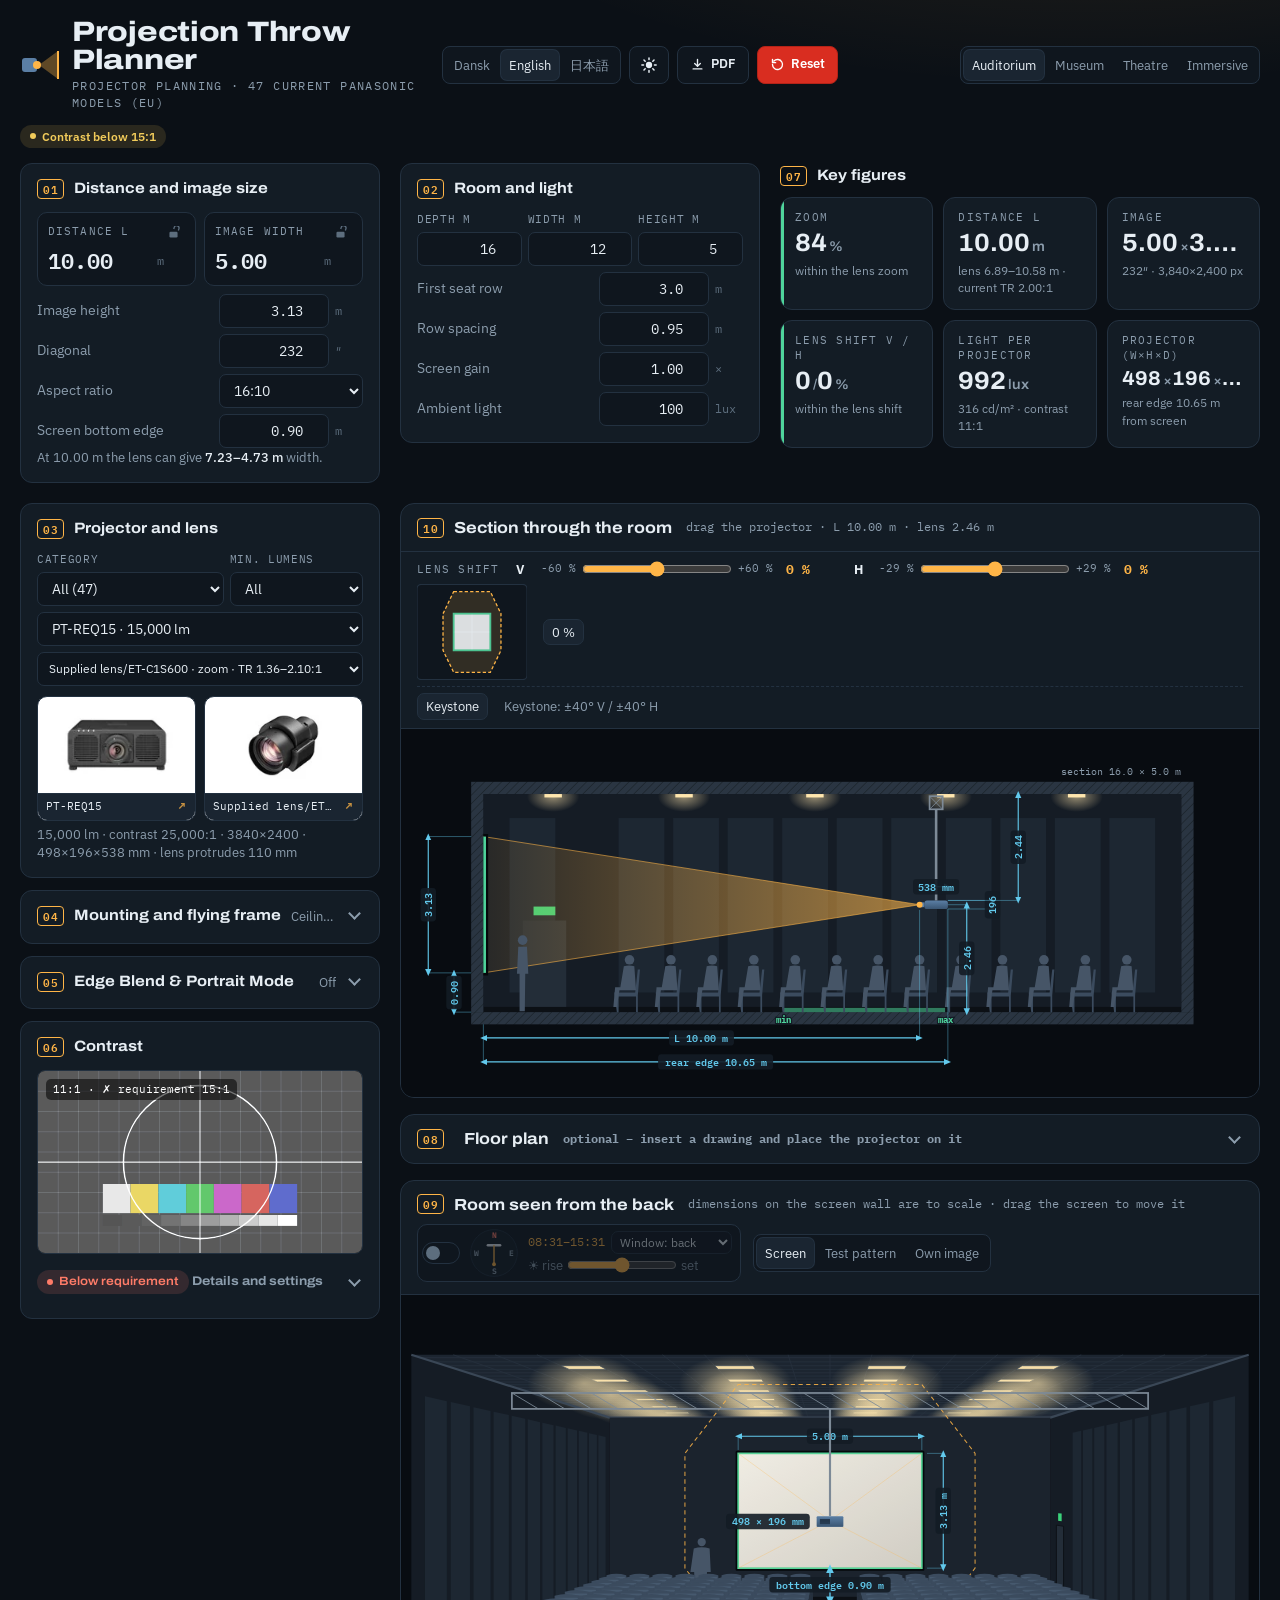
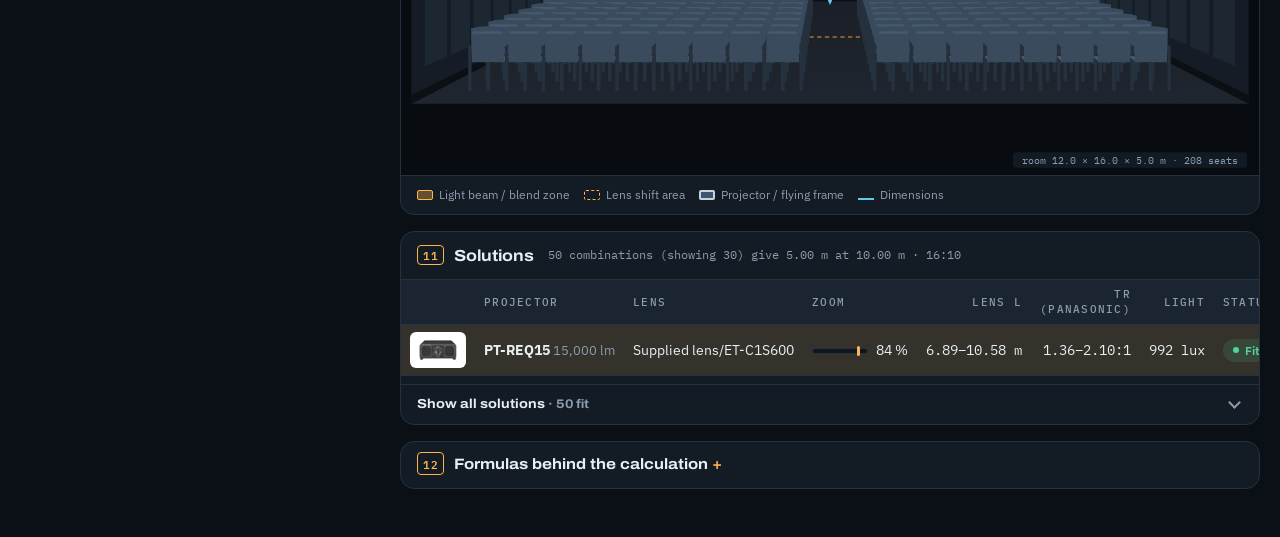
==== index.html @ 0b6ab610 "Add files via upload" ====
<!doctype html>
<html lang="en">
<head>
<meta charset="utf-8">
<meta name="viewport" content="width=device-width,initial-scale=1,viewport-fit=cover">
<meta name="description" content="Projector throw distance, lens shift, edge blend and contrast planner based on Panasonic data.">
<meta name="theme-color" content="#0B1016">
<meta name="apple-mobile-web-app-capable" content="yes">
<meta name="mobile-web-app-capable" content="yes">
<meta name="apple-mobile-web-app-title" content="Throw Planner">
<link rel="manifest" href="manifest.webmanifest">
<link rel="icon" type="image/png" href="icon-192.png">
<link rel="apple-touch-icon" href="icon-180.png">
<title>Projection Throw Planner</title>
<link rel="preconnect" href="https://fonts.googleapis.com">
<link rel="stylesheet" href="https://fonts.googleapis.com/css2?family=Archivo:wdth,wght@100..125,500..800&family=IBM+Plex+Sans:wght@400;500;600&family=IBM+Plex+Mono:wght@400;500;600&display=swap">
<style>
/* Layout: topbar · toprække (01 mål, 02 rum, KPI) · hovedgrid (03–05 til venstre, lokale-tegninger og løsninger til højre). Mørk som standard: et mørklagt auditorium. */
:root{
  --bg:#0B1016; --bg2:#0F161E; --surface:#131C25; --surface2:#1A2531; --ink:#E7EEF4; --muted:#8C9DAD; --faint:#5D6E7E; --line:#233140;
  --beam:#FFB547; --beam-a:rgba(255,181,71,.34); --beam-soft:rgba(255,181,71,.14);
  --dim:#62C9EC; --ok:#4FD49C; --ok-bg:rgba(79,212,156,.13); --bad:#FF7C68; --bad-bg:rgba(255,124,104,.14); --warn:#F1CB5A; --warn-bg:rgba(241,203,90,.13);
  --screen:#EEF2F5; --pj:#3A5673; --pj-hi:#5B7FA5; --pj-dk:#24384D; --frame:#C9D3DC; --tile:#FFFFFF;
  /* lokale */
  --r-wall:#1B232D; --r-side:#151C25; --r-panel:#1D2732; --r-ceil:#10161D; --r-floor:#1A1F27; --r-floor2:#20262F; --r-base:#0C1015;
  --r-seat:#3B4B5E; --r-seat2:#4C5F75; --r-seat3:#26313E; --r-out:#080C11; --r-ceil2:#1C2530; --r-tile:#26313D; --r-cornice:#3A4756; --r-person:#465567; --r-light:#FFE6AE; --r-door:#232D38; --r-exit:#3BD27A; --r-cut:#2A3542; --r-truss:#7D8A97;
  --f-display:"Archivo","Arial Narrow",system-ui,sans-serif;
  --f-body:"IBM Plex Sans",system-ui,-apple-system,"Segoe UI",sans-serif;
  --f-mono:"IBM Plex Mono",ui-monospace,"SF Mono",Consolas,monospace;
  color-scheme:dark;
}
@media (prefers-color-scheme: light){:root:not([data-theme="dark"]){
  --bg:#EDF1F5; --bg2:#E4EAF0; --surface:#FFFFFF; --surface2:#F4F7FA; --ink:#0F1821; --muted:#566778; --faint:#8695A3; --line:#D4DDE5;
  --beam:#D98300; --beam-a:rgba(232,150,20,.36); --beam-soft:rgba(232,150,20,.14);
  --dim:#0B6E9C; --ok:#17834F; --ok-bg:#DDF2E7; --bad:#C23A22; --bad-bg:#F9E1DB; --warn:#8E6B00; --warn-bg:#F7EDC6;
  --screen:#FFFFFF; --pj:#2F4D6C; --pj-hi:#4C719A; --pj-dk:#1F354B; --frame:#3F4B57; --tile:#FFFFFF;
  --r-wall:#ECE7DF; --r-side:#DDD6CB; --r-panel:#CDC4B6; --r-ceil:#F3F0EB; --r-floor:#767C87; --r-floor2:#6C727C; --r-base:#5A5550;
  --r-seat:#5A3E48; --r-seat2:#7A5662; --r-seat3:#3B2830; --r-out:#D9DEE4; --r-ceil2:#F7F5F1; --r-tile:#DCD7CF; --r-cornice:#C9C1B4; --r-person:#5F6B79; --r-light:#FFF4D6; --r-door:#B8AE9F; --r-exit:#169C52; --r-cut:#9AA3AD; --r-truss:#5B6672;
  color-scheme:light }}
:root[data-theme="light"]{
  --bg:#EDF1F5; --bg2:#E4EAF0; --surface:#FFFFFF; --surface2:#F4F7FA; --ink:#0F1821; --muted:#566778; --faint:#8695A3; --line:#D4DDE5;
  --beam:#D98300; --beam-a:rgba(232,150,20,.36); --beam-soft:rgba(232,150,20,.14);
  --dim:#0B6E9C; --ok:#17834F; --ok-bg:#DDF2E7; --bad:#C23A22; --bad-bg:#F9E1DB; --warn:#8E6B00; --warn-bg:#F7EDC6;
  --screen:#FFFFFF; --pj:#2F4D6C; --pj-hi:#4C719A; --pj-dk:#1F354B; --frame:#3F4B57; --tile:#FFFFFF;
  --r-wall:#ECE7DF; --r-side:#DDD6CB; --r-panel:#CDC4B6; --r-ceil:#F3F0EB; --r-floor:#767C87; --r-floor2:#6C727C; --r-base:#5A5550;
  --r-seat:#5A3E48; --r-seat2:#7A5662; --r-seat3:#3B2830; --r-out:#D9DEE4; --r-ceil2:#F7F5F1; --r-tile:#DCD7CF; --r-cornice:#C9C1B4; --r-person:#5F6B79; --r-light:#FFF4D6; --r-door:#B8AE9F; --r-exit:#169C52; --r-cut:#9AA3AD; --r-truss:#5B6672;
  color-scheme:light }
:root[data-theme="dark"]{color-scheme:dark}
*{box-sizing:border-box}
body{background:var(--bg);color:var(--ink);font-family:var(--f-body);font-size:14.5px;line-height:1.45;margin:0;
  background-image:radial-gradient(1200px 500px at 85% -10%,var(--beam-soft),transparent 60%),linear-gradient(var(--bg),var(--bg))}
.wrap{max-width:1480px;margin:0 auto;padding-inline:20px;padding-block:18px 48px}
@media (max-width:600px){.wrap{padding-inline:16px}}
.top{display:grid;grid-template-columns:1fr auto 1fr;align-items:center;gap:10px 20px;margin-bottom:16px}
.top .venue{justify-self:end}
.topmid{display:flex;align-items:center;gap:8px;justify-self:center}
.modebtn{display:grid;place-items:center;width:40px;height:38px;border-radius:8px;border:1px solid var(--line);background:var(--bg2);color:var(--ink);cursor:pointer;padding:0}
.resetbtn{display:inline-flex;align-items:center;gap:6px;height:38px;padding:0 12px;border-radius:8px;border:1px solid #B42318;background:#D92D20;color:#fff;font:inherit;font-size:13px;font-weight:600;cursor:pointer;white-space:nowrap}
.presgrab{cursor:grab}.presgrab:active{cursor:grabbing}
.lsugbox{display:block;margin:2px 0 6px;color:var(--bad);font-weight:600}.lsugbox b{color:inherit}.lsugs{display:flex;flex-wrap:wrap;gap:5px;margin-top:5px}
.lsug{font:inherit;font-size:11.5px;font-weight:600;padding:3px 9px;border-radius:999px;border:1px solid var(--bad);background:var(--bad-bg);color:var(--bad);cursor:pointer}.lsug:hover{filter:brightness(1.15)}.lsug.cur{background:var(--bad);color:#fff}
@page{size:A3 landscape;margin:8mm}@media print{#pdfToast,.pdfbtn,.resetbtn{display:none!important}*{-webkit-print-color-adjust:exact;print-color-adjust:exact}}
#pdfToast{position:fixed;right:16px;bottom:16px;z-index:50;max-width:min(420px,calc(100vw - 32px));display:flex;flex-wrap:wrap;align-items:center;gap:8px 10px;padding:12px 40px 12px 14px;border-radius:10px;border:1px solid var(--line);background:var(--surface);color:var(--ink);font-size:13px;box-shadow:0 8px 28px rgba(0,0,0,.35)}
#pdfToast[hidden]{display:none}#pdfToast span{flex-basis:100%}#pdfToast .pb{font:inherit;cursor:pointer;font-weight:600;padding:5px 12px;border-radius:7px;border:1px solid var(--beam);color:var(--ink);text-decoration:none;background:var(--beam-soft)}#pdfToast .px{position:absolute;right:8px;top:6px;border:0;background:none;color:var(--muted);font-size:18px;cursor:pointer}
.pdfbtn{display:inline-flex;align-items:center;gap:6px;height:38px;padding:0 12px;border-radius:8px;border:1px solid var(--line);background:var(--bg2);color:var(--ink);font:inherit;font-size:13px;font-weight:600;cursor:pointer;white-space:nowrap}
.pdfbtn:hover{border-color:var(--faint)}.pdfbtn:focus-visible{outline:2px solid var(--beam);outline-offset:2px}.pdfbtn[aria-busy=true]{opacity:.6;cursor:progress}
.resetbtn:hover{background:#B42318}.resetbtn:focus-visible{outline:2px solid #D92D20;outline-offset:2px}.resetbtn.arm{background:#7A271A;border-color:#7A271A}
.modebtn:hover{border-color:var(--faint)}.modebtn:focus-visible{outline:2px solid var(--beam);outline-offset:2px}
.modebtn .i-sun{display:none}:root.isdark .modebtn .i-sun{display:block}:root.isdark .modebtn .i-moon{display:none}.lang{flex:none}.lang button{flex:none;padding:6px 12px}
@media (max-width:1000px){.top{display:flex;flex-wrap:wrap}.top .venue{margin-left:auto}}
.brand{display:flex;align-items:center;gap:12px}
.brand svg{width:40px;height:40px;flex:none}
h1{font-family:var(--f-display);font-weight:800;font-stretch:118%;font-size:28px;letter-spacing:-.01em;margin:0;line-height:1}
.tag{font-family:var(--f-mono);font-size:11.5px;letter-spacing:.12em;text-transform:uppercase;color:var(--muted);margin-top:4px}
.top .sp{flex:1}
.venue{flex:none}.venue button{flex:none;padding:6px 12px}
@media (max-width:600px){.venue{width:100%}.venue button{flex:1;padding:6px 4px}}
/* tema: lokalets farver (samme i lys og mørk tilstand) */
:root[data-venue="theater"] svg.draw{--r-wall:#3A1D24;--r-side:#2C161C;--r-panel:#3B1E26;--r-ceil2:#1E1216;--r-tile:#2A1A1F;--r-floor:#5A1F28;--r-floor2:#481820;--r-base:#1C0E12;--r-seat:#A3202F;--r-seat2:#C23444;--r-seat3:#5E0F1A;--r-cornice:#9C7A3C;--r-person:#8A7A80;--r-light:#FFE2A8;--r-door:#4A2830;--r-out:#120A0D}
:root[data-venue="museum"] svg.draw{--r-wall:#F6F4F0;--r-side:#ECE9E3;--r-panel:#ECE9E3;--r-ceil2:#FAF9F7;--r-tile:#ECEAE6;--r-floor:#C8A57A;--r-floor2:#B48F63;--r-base:#8C7A66;--r-cornice:#D9D4CB;--r-person:#5F6B79;--r-light:#FFF8E6;--r-door:#CFC8BD;--r-out:#DDE2E7}
:root[data-venue="immersive"] svg.draw{--r-wall:#101219;--r-side:#0C0E14;--r-panel:#0C0E14;--r-ceil2:#08090D;--r-tile:#11131A;--r-floor:#14161E;--r-floor2:#101219;--r-base:#06070A;--r-cornice:#1E2230;--r-person:#353C4D;--r-light:#7FA8FF;--r-door:#151823;--r-out:#05060A}
.status{display:flex;flex-wrap:nowrap;gap:6px;height:30px;align-items:center;overflow-x:auto;overflow-y:hidden;scrollbar-width:none;margin:-6px 0 12px}
.status::-webkit-scrollbar{display:none}

.toprow{display:grid;grid-template-columns:360px 360px minmax(0,1fr);gap:20px;margin-bottom:20px;align-items:start}
:root[data-venue="immersive"] .toprow .kpis{grid-column:2/-1}
@media (max-width:1250px){.toprow{grid-template-columns:1fr 1fr}.toprow .kpis{grid-column:1/-1}}
@media (max-width:700px){:root[data-venue="immersive"] .toprow .kpis{grid-column:1/-1}}
@media (max-width:700px){.toprow{grid-template-columns:minmax(0,1fr)}}
.grid{display:grid;grid-template-columns:360px minmax(0,1fr);gap:20px;align-items:start}
@media (max-width:980px){.grid{grid-template-columns:minmax(0,1fr)}}
.controls{display:flex;flex-direction:column;gap:12px}
.card{background:var(--surface);border:1px solid var(--line);border-radius:12px;padding:14px 16px 16px;min-width:0}
.card h3{display:flex;align-items:center;gap:10px;margin:0 0 12px;font-family:var(--f-display);font-weight:700;font-stretch:110%;font-size:15px}
.vhead h2{display:flex;align-items:center;gap:10px}.kh{grid-column:1/-1;display:flex;align-items:center;gap:10px;margin:2px 0 0;font-family:var(--f-display);font-weight:700;font-stretch:110%;font-size:15px}
.card h3 .no,.vhead h2 .no,.kh .no,.view summary .no{font-family:var(--f-mono);font-size:11px;font-weight:600;color:var(--beam);border:1px solid var(--beam);border-radius:4px;padding:1px 5px;letter-spacing:.05em;font-stretch:normal}.view summary .no{margin-right:10px}
.card h3 .no{font-family:var(--f-mono);font-size:11px;font-weight:600;color:var(--beam);border:1px solid var(--beam);border-radius:4px;padding:1px 5px;letter-spacing:.05em}
.row{display:flex;justify-content:space-between;align-items:center;gap:10px;min-height:34px}
.row>span:first-child{color:var(--muted);font-size:13.5px}
.unit{color:var(--faint);font-size:11.5px;font-family:var(--f-mono);min-width:26px}
.inl{display:flex;align-items:center;gap:6px}
.stack{display:flex;flex-direction:column;gap:6px}
select,input[type=number]{font:inherit;color:var(--ink);background:var(--bg2);border:1px solid var(--line);border-radius:7px;padding:6px 9px;transition:border-color .15s}
select{width:100%;font-size:13.5px}
#lens{font-size:12px;padding-left:7px;padding-right:4px}
input[type=number]{width:100px;text-align:right;font-family:var(--f-mono);font-size:13.5px;font-variant-numeric:tabular-nums}
input:disabled{opacity:.6}
input[type=number]:hover,select:hover{border-color:var(--faint)}
input[type=range]{width:100%;accent-color:var(--beam);margin:4px 0}
:focus-visible{outline:2px solid var(--beam);outline-offset:2px}
.big{display:grid;grid-template-columns:1fr 1fr;gap:8px;margin-bottom:8px}
.bigf{background:var(--bg2);border:1px solid var(--line);border-radius:10px;padding:8px 10px;display:flex;flex-direction:column;gap:2px}
.bigf:focus-within{border-color:var(--beam)}
.bigl{display:flex;align-items:center;justify-content:space-between;gap:6px}
.lockb{display:grid;place-items:center;width:24px;height:22px;border:1px solid transparent;border-radius:6px;background:transparent;color:var(--faint);cursor:pointer;padding:0}
.lockb:hover{color:var(--ink);border-color:var(--line)}
.lockb[aria-pressed=true]{color:var(--beam);background:var(--beam-soft);border-color:var(--beam)}
.lockb[aria-pressed=false] .shk{transform:translate(3px,-1.5px) rotate(18deg);transform-origin:11px 7px}
.bigf.locked{border-color:var(--beam)}
.bigf.locked input{color:var(--beam)}
.bigf label{font-size:11px;letter-spacing:.1em;text-transform:uppercase;color:var(--muted);font-family:var(--f-mono)}
.bigf .inl input{width:100%;border:0;background:transparent;padding:0;font-size:22px;font-weight:600;text-align:left}
.bigf .inl input:focus-visible{outline:none}
.seg{display:flex;background:var(--bg2);border:1px solid var(--line);border-radius:8px;padding:3px;gap:3px}
.seg button{flex:1;font:inherit;font-size:12.5px;padding:6px 8px;border:0;border-radius:6px;background:transparent;color:var(--muted);cursor:pointer;white-space:nowrap}
.seg button[aria-pressed=true]{background:var(--surface2);color:var(--ink);box-shadow:0 0 0 1px var(--line)}
.btn{font:inherit;font-size:12.5px;padding:6px 10px;border:1px solid var(--line);border-radius:7px;background:var(--surface2);color:var(--ink);cursor:pointer;white-space:nowrap}
.btn:hover{border-color:var(--beam)}
.hint{font-size:12.5px;color:var(--muted)}
.hint b{color:var(--ink);font-weight:500}
.switch{position:relative;width:38px;height:22px;flex:none}
.switch input{position:absolute;inset:0;opacity:0;margin:0;cursor:pointer}
.switch span{position:absolute;inset:0;background:var(--bg2);border:1px solid var(--line);border-radius:999px;transition:.15s;pointer-events:none}
.switch span::after{content:"";position:absolute;top:3px;left:3px;width:14px;height:14px;border-radius:50%;background:var(--faint);transition:.15s}
.switch input:checked+span{background:var(--beam-soft);border-color:var(--beam)}
.switch input:checked+span::after{left:19px;background:var(--beam)}
.switch input:focus-visible+span{outline:2px solid var(--beam);outline-offset:2px}
details.coll>summary{list-style:none;cursor:pointer;padding:0;font:inherit}
details.coll>summary::after{content:none!important}
details.coll>summary h3{white-space:nowrap;min-width:0}
details.coll>summary::-webkit-details-marker{display:none}
details.coll>summary h3{margin:0}
details.coll[open]>summary h3{margin-bottom:12px}
.sumtxt{margin-left:auto;font-family:var(--f-body);font-weight:400;font-stretch:100%;font-size:12.5px;color:var(--muted);white-space:nowrap;overflow:hidden;text-overflow:ellipsis;min-width:0}
.chev{width:9px;height:9px;border-right:2px solid var(--muted);border-bottom:2px solid var(--muted);transform:rotate(45deg);margin:0 4px 4px 4px;flex:none;transition:transform .15s}
details.coll[open] .chev{transform:rotate(-135deg);margin-bottom:-2px}
details.coll>summary:hover .chev{border-color:var(--beam)}
details.coll>summary:focus-visible{outline:2px solid var(--beam);outline-offset:4px;border-radius:6px}
.crview{position:relative;border-radius:8px;overflow:hidden;background:#000;line-height:0;border:1px solid var(--line)}
.crview svg{width:100%;height:auto;display:block}
.crtag{position:absolute;left:8px;top:8px;font-family:var(--f-mono);font-size:11px;line-height:1.3;color:#fff;background:rgba(0,0,0,.55);padding:3px 7px;border-radius:5px}
.crscale{margin:12px 0 4px;position:relative;height:58px}
.crscale .bar{position:absolute;left:0;right:0;top:22px;height:8px;border-radius:4px;background:linear-gradient(90deg,var(--bad),var(--warn) 45%,var(--ok) 80%);opacity:.85}
.crscale .tick{position:absolute;top:18px;width:1px;height:16px;background:var(--ink);opacity:.5}
.crscale .tl{position:absolute;top:38px;transform:translateX(-50%);font-family:var(--f-mono);font-size:10px;color:var(--muted);white-space:nowrap}
.crscale .mk{position:absolute;top:0;transform:translateX(-50%);font-family:var(--f-mono);font-size:10.5px;font-weight:600;white-space:nowrap;display:flex;flex-direction:column;align-items:center;gap:1px}
.crscale .mk i{width:2px;height:16px;border-radius:1px;background:currentColor;display:block}
.crnums{display:grid;grid-template-columns:repeat(2,minmax(0,1fr));gap:6px;margin-top:6px}
.crnums div{background:var(--bg2);border:1px solid var(--line);border-radius:8px;padding:6px 9px;min-width:0}
.crnums b{display:block;font-family:var(--f-display);font-size:18px;font-variant-numeric:tabular-nums;white-space:nowrap}
.crnums span{font-family:var(--f-mono);font-size:10px;letter-spacing:.08em;text-transform:uppercase;color:var(--muted)}
[hidden]{display:none!important}

.vtools{flex-basis:100%;display:flex;flex-wrap:wrap;align-items:center;gap:8px 12px}
.sunbar{display:flex;align-items:center;gap:8px;padding:2px 8px 2px 4px;border:1px solid var(--line);border-radius:10px;background:var(--bg2)}
.sunbar.off .sunctl,.sunbar.off #compass{opacity:.4;pointer-events:none}
#compass{cursor:pointer;flex:none}
#compass:focus-visible{outline:2px solid var(--beam);border-radius:50%}
.sunctl{display:flex;flex-direction:column;gap:2px;min-width:0}
.suntop{display:flex;align-items:center;gap:6px;justify-content:space-between}
.suntop span{font-family:var(--f-mono);font-size:11.5px;color:var(--beam);white-space:nowrap}
.suntop select{width:auto;font-size:11.5px;padding:2px 4px}
.winhit{cursor:pointer}.winhit:hover{fill:var(--beam);fill-opacity:.25}
.sunrow{display:flex;align-items:center;gap:4px}
.sunrow input{width:110px;margin:0}

.shiftbar{display:flex;flex-wrap:wrap;align-items:center;gap:6px 16px;padding:8px 16px;border-bottom:1px solid var(--line);font-size:12.5px;min-height:46px}
.shiftbar .sbl{font-family:var(--f-mono);font-size:10.5px;letter-spacing:.12em;text-transform:uppercase;color:var(--muted)}
.shiftbar .sbr{display:flex;align-items:center;gap:6px;min-width:0}
.shiftbar .sbr>span:first-child{font-weight:700;color:var(--ink);width:12px}
.shiftbar input[type=range]{width:150px;margin:0}
.shiftbar .sbmin,.shiftbar .sbmax{font-family:var(--f-mono);font-size:11px;color:var(--muted);min-width:42px;text-align:right}
.shiftbar .sbmax{text-align:left}
.shiftbar b{font-family:var(--f-mono);font-variant-numeric:tabular-nums;min-width:52px;color:var(--beam)}
.shiftbar .btn{padding:3px 8px}
.ksrow{flex-basis:100%;display:flex;flex-wrap:wrap;align-items:center;gap:6px 16px;padding-top:6px;border-top:1px dashed var(--line)}
#ksBtn[aria-pressed=true]{background:var(--beam-soft);border-color:var(--beam);color:var(--ink)}
.ksrow:not(.on) .ksc,.ksrow:not(.on) .ksloss{display:none}
.ksloss{font-size:12.5px;font-variant-numeric:tabular-nums}.ksloss b{font-weight:650}.ksloss .bad{color:var(--bad)}
#shMini{flex:none;display:block}

.hitarr{color:var(--bad);font-weight:800;font-size:17px;line-height:1;min-width:14px;animation:hitblink .5s steps(1) 10}
.hitarrow{animation:hitblink .5s steps(1) infinite}
@keyframes hitblink{50%{opacity:0}}
input.hitfield{border-color:var(--bad)!important;box-shadow:0 0 0 2px var(--bad);animation:hitblink .5s steps(1) 10}
@media (prefers-reduced-motion:reduce){.hitarrow,.hitarr{animation:none}}

details.crmore,details.solmore{margin-top:8px}
details.crmore>summary,details.solmore>summary{list-style:none;cursor:pointer;display:flex;align-items:center;gap:10px;font-size:13px;color:var(--ink);padding:8px 0}
details.solmore>summary{padding:10px 16px;border-top:1px solid var(--line)}
details.crmore>summary::-webkit-details-marker,details.solmore>summary::-webkit-details-marker{display:none}
details.crmore>summary::after,details.solmore>summary::after{content:none!important}
details.crmore>summary .chev,details.solmore>summary .chev{margin-left:auto}
details.crmore[open]>summary .chev,details.solmore[open]>summary .chev{transform:rotate(-135deg);margin-bottom:-2px}
details.crmore>summary:hover .chev,details.solmore>summary:hover .chev{border-color:var(--beam)}

details.coll2>summary{list-style:none;cursor:pointer;border-bottom:0}
details.coll2>summary::-webkit-details-marker{display:none}
details.coll2>summary::after{content:none!important}
details.coll2[open]>summary{border-bottom:1px solid var(--line)}
details.coll2>summary .chev{margin-left:8px}
details.coll2[open]>summary .chev{transform:rotate(-135deg);margin-bottom:-2px}
.ptool{display:flex;flex-wrap:wrap;align-items:center;gap:8px 12px;padding:10px 16px;border-bottom:1px solid var(--line)}
.ptool .sp{flex:1}
.ptool input[type=checkbox]{accent-color:var(--beam);width:15px;height:15px;margin:0}
.pinfo{padding:8px 16px;font-size:13px;color:var(--muted);border-bottom:1px solid var(--line)}
.pinfo b{color:var(--ink);font-weight:600}
.pstage{position:relative;background:#fff;min-height:260px;touch-action:none}
.pstage svg{display:block;width:100%;height:auto;cursor:crosshair;user-select:none}
.pstage svg .pjgrab{cursor:grab}
.pstage svg .scrh{cursor:grab}.pstage svg .scrline{cursor:move}
#side .sgrab{cursor:grab}
#side .scrgrab{cursor:ns-resize}
#side .stgrab[data-st=d]{cursor:ew-resize}#side .stgrab[data-st=h]{cursor:ns-resize}
#front{touch-action:none}
#side{touch-action:none}
.pempty{position:absolute;inset:0;display:flex;flex-direction:column;align-items:center;justify-content:center;gap:8px;text-align:center;padding:20px;background:var(--surface2);color:var(--muted);font-size:13.5px}
.pempty b{color:var(--ink);font-size:15px}
.pempty span{max-width:420px}

.sub[hidden]{display:none!important}
.sub{display:flex;flex-direction:column;gap:4px;border-top:1px dashed var(--line);margin-top:10px;padding-top:10px}
.fm select,.fm .row input[type=number],.fm .trio input[type=number]{height:34px;box-sizing:border-box;padding:0 10px;line-height:32px}
.fm .row{min-height:34px}
.fm .row+.row,.fm .trio+.row{margin-top:6px}
.fm .row>.inl{width:144px;justify-content:flex-end}
.fm .row input[type=number]{width:110px;flex:none}
.fm .unit{width:28px;min-width:28px;flex:none}
.fm .fsel{width:144px;flex:none}
.fm .trio label{gap:4px}
.fm .stack{gap:6px}
.fm select{font-family:var(--f-body);font-size:13.5px;letter-spacing:0;text-transform:none}
.trio{display:grid;grid-template-columns:repeat(3,minmax(0,1fr));gap:6px}
.trio input{width:100%}
.trio label{display:flex;flex-direction:column;gap:3px;font-size:11px;color:var(--muted);font-family:var(--f-mono);letter-spacing:.06em;text-transform:uppercase;min-width:0}

/* produktbilleder */
.gear{display:grid;grid-template-columns:1fr 1fr;gap:8px;margin:10px 0 4px}
.gear figure{margin:0;background:var(--tile);border-radius:10px;border:1px solid var(--line);overflow:hidden;display:flex;flex-direction:column}
.gear .ph{height:96px;display:grid;place-items:center;padding:6px}
.gear img{max-width:100%;max-height:84px;object-fit:contain;display:block}
.gear figcaption{font-family:var(--f-mono);font-size:11px;padding:5px 8px;background:var(--surface2);color:var(--ink);border-top:1px solid var(--line);white-space:nowrap;overflow:hidden;text-overflow:ellipsis}
.gear a.spec{display:block;color:inherit;text-decoration:none;border-radius:10px;min-width:0}
.gear a.spec figure{height:100%;transition:border-color .15s,box-shadow .15s}
.gear a.spec:hover figure,.gear a.spec:focus-visible figure{border-color:var(--beam);box-shadow:0 0 0 2px var(--beam-soft)}
.gear a.spec:focus-visible{outline:none}
.gear figcaption{display:flex;gap:6px;align-items:center}
.gear figcaption>span:first-child{flex:1;min-width:0;overflow:hidden;text-overflow:ellipsis}
.gear .ext{color:var(--beam);font-family:var(--f-body);font-weight:700;opacity:.75}
.gear a.spec:hover .ext{opacity:1}
.gear .none{font-size:11.5px;color:#6b7785;text-align:center;line-height:1.3;padding:0 6px}

.out{display:flex;flex-direction:column;gap:16px;min-width:0}
.kpis{display:grid;grid-template-columns:repeat(3,minmax(0,1fr));gap:10px;align-content:start}
@media (max-width:700px){.kpis{grid-template-columns:repeat(2,minmax(0,1fr))}}
.kpi{background:var(--surface);border:1px solid var(--line);border-radius:12px;padding:12px 14px;display:flex;flex-direction:column;gap:4px;min-width:0;position:relative;overflow:hidden}
.kpi::before{content:"";position:absolute;left:0;top:0;bottom:0;width:3px;background:var(--st,transparent)}
.kpi.ok{--st:var(--ok)} .kpi.bad{--st:var(--bad)} .kpi.warn{--st:var(--warn)}
.kpi .k{font-family:var(--f-mono);font-size:10.5px;letter-spacing:.12em;text-transform:uppercase;color:var(--muted)}
.kpi .v{font-family:var(--f-display);font-stretch:105%;font-size:25px;font-weight:700;font-variant-numeric:tabular-nums;white-space:nowrap;overflow:hidden;text-overflow:ellipsis;line-height:1.15}
.kpi .v.sm{font-size:20px}
.kpi .v small{font-size:14px;font-weight:600;color:var(--muted);margin-left:2px}
.kpi .s{font-size:12px;color:var(--muted);font-variant-numeric:tabular-nums}
.pill{display:inline-flex;align-items:center;gap:6px;font-size:12px;font-weight:600;padding:3px 10px;border-radius:999px;width:max-content;white-space:nowrap}
.pill::before{content:"";width:6px;height:6px;border-radius:50%;background:currentColor}
.pill.note{background:var(--surface2);color:var(--muted)} .pill.ok{background:var(--ok-bg);color:var(--ok)} .pill.bad{background:var(--bad-bg);color:var(--bad)} .pill.warn{background:var(--warn-bg);color:var(--warn)}

.view{background:var(--surface);border:1px solid var(--line);border-radius:14px;overflow:hidden}
.vhead{display:flex;flex-wrap:wrap;align-items:center;gap:8px 14px;padding:12px 16px;border-bottom:1px solid var(--line)}
.vhead h2{font-family:var(--f-display);font-stretch:112%;font-weight:700;font-size:16px;margin:0}
.vhead .cap{font-family:var(--f-mono);font-size:11.5px;color:var(--muted)}
.vhead .sp{flex:1}
.canvas{background:var(--r-out);line-height:0}
svg.draw{width:100%;height:auto;display:block}
svg.draw text{font-family:var(--f-mono);font-size:12px;fill:var(--ink)}
svg.draw text.m{fill:var(--muted)}
svg.draw text.d{fill:var(--dim);font-weight:600}
.legend{display:flex;flex-wrap:wrap;gap:14px;font-size:12px;color:var(--muted);padding:10px 16px;border-top:1px solid var(--line)}
.legend i{display:inline-block;width:16px;height:10px;border-radius:2px;margin-right:6px;vertical-align:-1px}

.tbl{overflow-x:auto}
#solView th,#solView td{padding:7px 9px}#solView th{white-space:normal}#solView .zbar{width:56px}
table{border-collapse:collapse;width:100%;font-size:13.5px}
th,td{text-align:left;padding:7px 14px;border-bottom:1px solid var(--line);white-space:nowrap;vertical-align:middle}
th{font-family:var(--f-mono);font-weight:500;font-size:10.5px;letter-spacing:.12em;text-transform:uppercase;color:var(--muted);background:var(--surface2)}
.ipj{cursor:grab}.ipj .fr,.ipj .ln,.ipj text{pointer-events:none}.ipj:hover .fr{fill-opacity:.3}.ipj:hover .ln{stroke-opacity:1;stroke-width:1.4}.ipj:hover rect{stroke-width:2.6}.ipjd{display:none}.ipjd.on{display:inline}
.ibl{display:flex;flex-direction:column;gap:8px;margin-top:8px}
.iblr{border:1px solid var(--line);border-radius:9px;padding:8px 10px;background:var(--bg2)}
.iblr .hd{display:flex;align-items:center;gap:8px;font-size:13.5px;font-weight:600;margin-bottom:6px}
.iblr .hd i{width:10px;height:10px;border-radius:2px;display:inline-block}
.iblr .hd .sp{flex:1}
.iblr .grid{display:flex;align-items:center;gap:6px;font-size:12.5px;color:var(--muted)}
.iblr .grid input{width:64px;height:30px;box-sizing:border-box;padding:0 8px}
.iblr .grid .x{color:var(--faint)}
.iblr .res{font-family:var(--f-mono);font-size:11.5px;color:var(--muted);margin-top:6px;line-height:1.5}
.iblr .res b{color:var(--ink);font-weight:600}
.iblr .warn{color:var(--bad)}
.autob{font:inherit;font-size:11.5px;padding:3px 9px;border-radius:999px;border:1px solid var(--line);background:var(--surface);color:var(--muted);cursor:pointer}
.best{display:flex;align-items:center;gap:10px;flex-wrap:wrap;margin:8px 0 10px;padding:8px 10px;border-radius:8px;border:1px solid var(--beam);background:var(--beam-soft);font-size:12.5px}
.best .sp{flex:1}.sug{color:var(--ink)}.sug button,.best button{font:inherit;font-size:11.5px;padding:2px 9px;border-radius:999px;border:1px solid var(--beam);background:var(--surface);color:var(--ink);cursor:pointer;margin-left:6px}
.autob[aria-pressed=true]{background:var(--beam-soft);border-color:var(--beam);color:var(--ink)}
.immp{padding:12px 16px 4px;border-top:1px solid var(--line)}
.immp .chips{display:flex;flex-wrap:wrap;gap:6px;align-items:center;margin-bottom:10px}
.immp .chips b{font-family:var(--f-mono);font-size:10.5px;letter-spacing:.12em;text-transform:uppercase;color:var(--muted);font-weight:500;margin-right:4px}
.chip{font:inherit;font-size:12.5px;padding:5px 11px;border-radius:999px;border:1px solid var(--line);background:var(--surface2);color:var(--muted);cursor:pointer}
.chip[aria-pressed=true]{background:var(--beam-soft);border-color:var(--beam);color:var(--ink)}
.chip:disabled{cursor:default;opacity:.9}
.immp .hint{margin:8px 0 10px}
#pjSlot{display:flex;flex-wrap:wrap;gap:6px;align-items:center}
#pjSlot b{font-family:var(--f-mono);font-size:10.5px;letter-spacing:.12em;text-transform:uppercase;color:var(--muted);font-weight:500;margin-right:2px}
#pjSlot .chip i{display:inline-block;width:8px;height:8px;border-radius:2px;margin-right:6px;vertical-align:0}
#pjSlot .chip.own{font-weight:600}
#pjSlotInfo{font-size:12px;color:var(--muted);margin-top:-2px}
#pjSlotInfo button{font:inherit;font-size:12px;background:none;border:0;color:var(--beam);cursor:pointer;padding:0;text-decoration:underline}
td.n,th.n{text-align:right;font-family:var(--f-mono);font-variant-numeric:tabular-nums}
td.th{padding:4px 6px 4px 14px;width:64px}
td.th span{display:grid;place-items:center;width:56px;height:36px;background:var(--tile);border-radius:6px}
td.th img{max-width:52px;max-height:32px;object-fit:contain}
tbody tr{cursor:pointer;transition:background .12s}
tbody tr:hover td{background:var(--surface2)}
tr.cur td{background:var(--beam-soft)!important}
.zbar{display:inline-block;width:70px;height:6px;border-radius:3px;background:var(--bg2);position:relative;vertical-align:middle;margin-right:8px;border:1px solid var(--line)}
.zbar i{position:absolute;top:-3px;width:3px;height:10px;border-radius:2px;background:var(--beam);transform:translateX(-1px)}
.formula{font-family:var(--f-mono);font-size:12.5px;line-height:1.75;color:var(--muted);white-space:pre-wrap;margin:0;padding:4px 16px 16px}
details summary{cursor:pointer;list-style:none;padding:12px 16px;font-family:var(--f-display);font-stretch:112%;font-weight:700;font-size:15px}
details summary::after{content:" +";color:var(--beam)}
details[open] summary::after{content:" –"}
.empty{padding:18px 16px;color:var(--muted)}
@media (prefers-reduced-motion:reduce){*{transition:none!important}}
</style>
</head>
<body>


<div class="wrap">
  <div class="top">
    <div class="brand">
      <svg viewBox="0 0 40 40" aria-hidden="true"><rect x="2" y="13" width="15" height="14" rx="3" fill="var(--pj-hi)"/><circle cx="17" cy="20" r="4" fill="var(--beam)"/><path d="M19 20 L38 6 L38 34 Z" fill="var(--beam-a)"/><line x1="38" y1="6" x2="38" y2="34" stroke="var(--beam)" stroke-width="2"/></svg>
      <div><h1 class="notr">Projection Throw Planner</h1><div class="tag">Projektorplanlægning · <span id="nModels"></span> aktuelle Panasonic-modeller (EU)</div></div>
    </div>
    <div class="topmid">
    <div class="seg lang notr" role="group" aria-label="Language / Sprog / 言語">
      <button type="button" data-lang="da" aria-pressed="false" lang="da">Dansk</button>
      <button type="button" data-lang="en" aria-pressed="true" lang="en">English</button>
      <button type="button" data-lang="ja" aria-pressed="false" lang="ja">日本語</button>
    </div>
    <button type="button" class="modebtn" id="modeBtn" aria-pressed="false" title="Mørk tilstand til/fra" aria-label="Mørk tilstand til/fra"><svg class="i-moon" viewBox="0 0 24 24" width="18" height="18" aria-hidden="true"><path d="M20 14.5A8 8 0 0 1 9.5 4a8 8 0 1 0 10.5 10.5z" fill="currentColor"/></svg><svg class="i-sun" viewBox="0 0 24 24" width="18" height="18" aria-hidden="true"><circle cx="12" cy="12" r="4.2" fill="currentColor"/><g stroke="currentColor" stroke-width="2" stroke-linecap="round"><path d="M12 2.5v2.2M12 19.3v2.2M2.5 12h2.2M19.3 12h2.2M5.3 5.3l1.6 1.6M17.1 17.1l1.6 1.6M5.3 18.7l1.6-1.6M17.1 6.9l1.6-1.6"/></g></svg></button>
    <button type="button" class="pdfbtn" id="pdfBtn" title="Gem hele siden som PDF"><svg viewBox="0 0 24 24" width="15" height="15" aria-hidden="true"><path d="M12 4v11m0 0-4.5-4.5M12 15l4.5-4.5M5 19h14" fill="none" stroke="currentColor" stroke-width="2.2" stroke-linecap="round" stroke-linejoin="round"/></svg><span id="pdfTxt" class="notr">PDF</span></button>
    <button type="button" class="resetbtn" id="resetBtn" title="Nulstil alle indstillinger til standard"><svg viewBox="0 0 24 24" width="15" height="15" aria-hidden="true"><path d="M4 12a8 8 0 1 0 2.3-5.6M4 4v5h5" fill="none" stroke="currentColor" stroke-width="2.2" stroke-linecap="round" stroke-linejoin="round"/></svg><span id="resetTxt">Nulstil</span></button>
    </div>
    <div class="seg venue" role="group" aria-label="Tema for lokalet">
      <button type="button" data-venue="aud" aria-pressed="true">Auditorium</button>
      <button type="button" data-venue="museum" aria-pressed="false">Museum</button>
      <button type="button" data-venue="theater" aria-pressed="false">Teater</button>
      <button type="button" data-venue="immersive" aria-pressed="false">Immersive</button>
    </div>
  </div>
  <div class="status" id="topStatus" aria-live="polite"></div>

  <div class="toprow">
    <section class="card fm" id="c01">
      <h3><span class="no">01</span>Afstand og billedstørrelse</h3>
      <div class="big">
        <div class="bigf"><div class="bigl"><label for="dist">Afstand L</label><button type="button" class="lockb" id="lockL" aria-pressed="false" title="Lås afstanden – så kan du se, om projektor og optik passer"><svg viewBox="0 0 16 16" width="13" height="13" aria-hidden="true"><rect x="3" y="7" width="10" height="7" rx="1.5" fill="currentColor"/><path class="shk" d="M5 7V5a3 3 0 0 1 6 0v2" fill="none" stroke="currentColor" stroke-width="1.6"/></svg></button></div><span class="inl"><input type="number" id="dist" step="0.01" min="0.1"><span class="unit">m</span><span class="hitarr" id="ha_dist" hidden aria-live="polite"></span></span></div>
        <div class="bigf"><div class="bigl"><label for="cw">Billedbredde</label><button type="button" class="lockb" id="lockW" aria-pressed="false" title="Lås billedbredden – så kan du se, om projektor og optik passer"><svg viewBox="0 0 16 16" width="13" height="13" aria-hidden="true"><rect x="3" y="7" width="10" height="7" rx="1.5" fill="currentColor"/><path class="shk" d="M5 7V5a3 3 0 0 1 6 0v2" fill="none" stroke="currentColor" stroke-width="1.6"/></svg></button></div><span class="inl"><input type="number" id="cw" step="0.01" min="0.2"><span class="unit">m</span><span class="hitarr" id="ha_cw" hidden aria-live="polite"></span></span></div>
      </div>
      <div class="row"><span>Billedhøjde</span><span class="inl"><input type="number" id="ch" step="0.01" min="0.1"><span class="unit">m</span><span class="hitarr" id="ha_ch" hidden aria-live="polite"></span></span></div>
      <div class="row"><span>Diagonal</span><span class="inl"><input type="number" id="cd" step="1" min="10"><span class="unit">″</span><span class="hitarr" id="ha_cd" hidden aria-live="polite"></span></span></div>
      <div class="row"><span>Format</span><span class="fsel"><select id="aspect" aria-label="Billedformat"></select></span></div>
      <div class="row"><span>Lærredets underkant</span><span class="inl"><input type="number" id="sb" step="0.05" min="0"><span class="unit">m</span><span class="hitarr" id="ha_sb" hidden aria-live="polite"></span></span></div>
      <div class="hint" id="sizeHint"></div>
    </section>

    <section class="card fm">
      <h3><span class="no">02</span>Rum og lys</h3>
      <div class="trio">
        <label>Dybde m<input type="number" id="rd" step="0.1" min="2"></label>
        <label>Bredde m<input type="number" id="rw" step="0.1" min="2"></label>
        <label>Højde m<input type="number" id="rh" step="0.1" min="2"></label>
      </div>
      <div class="row" id="r1Row" style="margin-top:6px"><span id="r1Lbl">Første stolerække</span><span class="inl"><input type="number" id="r1" step="0.1" min="0.5"><span class="unit">m</span></span></div>
      <div class="row" id="crowdRow" hidden><span>Publikum</span><div class="seg" role="group" aria-label="Vis eller skjul publikum" style="width:144px"><button type="button" data-crowd="1" aria-pressed="true">Vis</button><button type="button" data-crowd="0" aria-pressed="false">Skjul</button></div></div>
      <div class="row" id="rpRow"><span>Rækkeafstand</span><span class="inl"><input type="number" id="rp" step="0.05" min="0.7"><span class="unit">m</span></span></div>
      <div class="row" id="stDRow" hidden><span>Scenedybde</span><span class="inl"><input type="number" id="stD" step="0.1" min="1"><span class="unit">m</span></span></div>
      <div class="row" id="stHRow" hidden><span>Scenehøjde</span><span class="inl"><input type="number" id="stH" step="0.05" min="0.2" max="1.6"><span class="unit">m</span></span></div>
      <div class="row" id="trRow" hidden><span>Stolerækker (bagerst)</span><span class="inl"><input type="number" id="trows" step="1" min="1" max="30"><span class="unit">stk</span></span></div>
      <div class="row" id="rearRow" hidden><span>Projektion</span><div class="seg" role="group" aria-label="Front- eller bagprojektion" style="width:144px"><button type="button" data-rear="0" aria-pressed="true">Forfra</button><button type="button" data-rear="1" aria-pressed="false">Bagfra</button></div></div>
      <div class="row" id="bsdRow" hidden><span>Bagscene (lærred → bagvæg)</span><span class="inl"><input type="number" id="bsd" step="0.1" min="1"><span class="unit">m</span><span class="hitarr" id="ha_bsd" hidden aria-live="polite"></span></span></div>
      <div class="row"><span>Lærred gain</span><span class="inl"><input type="number" id="gain" step="0.05" min="0.1"><span class="unit">×</span></span></div>
      <div class="row"><span>Omgivelseslys</span><span class="inl"><input type="number" id="amb" step="10" min="0"><span class="unit">lux</span></span></div>
    </section>

    <section class="kpis" id="kpis" aria-label="Resultater"></section>
  </div>

  <div class="grid">
    <aside class="controls" aria-label="Udstyr">
      <section class="card fm">
        <h3><span class="no">03</span>Projektor og linse</h3>
        <div class="stack">
          <div id="pjSlot" role="group" aria-label="Projektor pr. flade" hidden><b>Flade</b><button type="button" class="chip" data-slot="all">Alle flader</button><button type="button" class="chip" data-slot="v"><i style="background:#16B6D9"></i>Front-væg</button><button type="button" class="chip" data-slot="l"><i style="background:#8B5CF6"></i>Venstre væg</button><button type="button" class="chip" data-slot="r"><i style="background:#EC4899"></i>Højre væg</button><button type="button" class="chip" data-slot="f"><i style="background:#F59E0B"></i>Gulv</button></div>
          <div id="pjSlotInfo" hidden></div>
          <div class="trio" style="grid-template-columns:1.4fr 1fr"><label>Kategori<select id="cat"></select></label><label>Min. lumen<select id="minLm"><option value="0">Alle</option><option value="5000">5.000+</option><option value="10000">10.000+</option><option value="15000">15.000+</option><option value="20000">20.000+</option><option value="30000">30.000+</option></select></label></div>
          <select id="model" aria-label="Projektormodel"></select>
          <select id="lens" aria-label="Linse"></select>
        </div>
        <div class="gear">
          <a class="spec" id="pjLink" target="_blank" rel="noopener noreferrer" title="Åbn specifikationer hos Panasonic"><figure><div class="ph" id="pjImg"></div><figcaption><span id="pjCap"></span><span class="ext" aria-hidden="true">↗</span></figcaption></figure></a>
          <a class="spec" id="lnLink" target="_blank" rel="noopener noreferrer" title="Åbn specifikationer hos Panasonic"><figure><div class="ph" id="lnImg"></div><figcaption><span id="lnCap"></span><span class="ext" aria-hidden="true">↗</span></figcaption></figure></a>
        </div>
        <div class="hint" id="pjinfo"></div>
      </section>

      <details class="card coll" id="dMount">
        <summary><h3><span class="no">04</span>Montering og flyramme<span class="sumtxt" id="sumMount"></span><span class="chev" aria-hidden="true"></span></h3></summary><div class="collbody">
        <div class="seg" role="group" aria-label="Montering">
          <button type="button" id="mDesk" aria-pressed="true">Bord / gulv</button>
          <button type="button" id="mCeil" aria-pressed="false">Loft, inverteret</button>
        </div>
        <div class="row" style="margin-top:4px"><span style="color:var(--ink)">Flyramme</span><label class="switch"><input type="checkbox" id="frame" aria-label="Medregn flyramme"><span></span></label></div>
        <div class="sub" id="frameBox" hidden>
          <select id="frameSel" aria-label="Rammemodel"></select>
          <div class="trio" style="margin-top:4px">
            <label>Bredde mm<input type="number" id="fw" step="1"></label>
            <label>Højde mm<input type="number" id="fh" step="1"></label>
            <label>Dybde mm<input type="number" id="fd" step="1"></label>
          </div>
          <div class="hint" id="frameHint"></div>
        </div>
      </div></details>

      <details class="card coll" id="dBlend">
        <summary><h3><span class="no">05</span>Edge Blend &amp; Portrait Mode<span class="sumtxt" id="sumBlend"></span><span class="chev" aria-hidden="true"></span></h3></summary><div class="collbody">
        <div id="blendStd">
        <div class="row"><span style="color:var(--ink)">Portrait mode <span class="hint">(projektor drejet 90°)</span></span><label class="switch"><input type="checkbox" id="portrait" aria-label="Portrait mode"><span></span></label></div>
        <div class="row"><span style="color:var(--ink)">Flere projektorer</span><label class="switch"><input type="checkbox" id="blend" aria-label="Edge blend"><span></span></label></div>
        <div class="hint" id="blendOff">Slå til for flere projektorer, der danner ét billede med overlap.</div>
        <div class="sub" id="blendBox" hidden>
          <div class="row"><span>Beregn antal automatisk</span><label class="switch"><input type="checkbox" id="bauto" aria-label="Beregn antal projektorer automatisk"><span></span></label></div>
          <div class="row" id="bthRow" hidden><span>Samlet billedhøjde (mål)</span><span class="inl"><input type="number" id="bth" step="0.1" min="0.2"><span class="unit">m</span></span></div>
          <div class="row"><span>Projektorer vandret</span><span class="inl"><input type="number" id="bc" min="1" max="8" step="1"><span class="unit">stk</span></span></div>
          <div class="row"><span>Projektorer lodret</span><span class="inl"><input type="number" id="br" min="1" max="4" step="1"><span class="unit">stk</span></span></div>
          <div class="row"><span>Overlap</span><span class="inl"><input type="number" id="ov" min="0" max="50" step="1"><span class="unit">%</span></span></div>
          <div class="hint" id="blendHint"></div>
        </div>
        </div>
        <div id="blendImm" hidden>
          <div class="row"><span>Overlap (alle flader)</span><span class="inl"><input type="number" id="iov" min="0" max="50" step="1"><span class="unit">%</span></span></div>
          <div id="iblBest" class="best" hidden></div>
          <div class="ibl" id="iblRows"></div>
          <div class="hint" id="iblHint"></div>
        </div>
      </div></details>
      <section class="card" id="crCard">
        <h3><span class="no">06</span>Kontrast</h3>
        <div class="crview"><svg id="crSvg" viewBox="0 0 320 180" role="img" aria-label="Simulering af billedet med den beregnede kontrast"></svg><span class="crtag" id="crTag"></span></div>
        <details class="crmore" id="dCr"><summary><span id="crSum"></span><span class="chev" aria-hidden="true"></span></summary>
        <div class="crscale" id="crScale"></div>
        <div class="crnums" id="crNums"></div>
        <div class="row" style="margin-top:8px"><span>Krav</span><span style="width:200px"><select id="crReq" aria-label="Kontrastkrav"><option value="7">Passiv visning · 7:1</option><option value="15">Enkle beslutninger · 15:1</option><option value="50">Analytisk · 50:1</option><option value="80">Fuld video · 80:1</option><option value="custom">Eget krav…</option></select></span></div>
        <div class="row" id="crCustRow" hidden><span>Eget minimum</span><span class="inl"><input type="number" id="crCust" step="0.5" min="1"><span class="unit">:1</span></span></div>
        <div id="crPill" style="margin:4px 0 2px"></div>
        <div class="row" style="margin-top:6px"><span>Omgivelseslys på lærred</span><span class="inl"><input type="number" id="amb2" step="10" min="0"><span class="unit">lux</span></span></div>
        <input type="range" id="ambR" min="0" max="1000" step="5" aria-label="Omgivelseslys">
        <div class="row"><span>Projektorens kontrast</span><span class="inl"><input type="number" id="pcr" step="100" min="10"><span class="unit">:1</span></span></div>
        <div class="row"><span>Stablede projektorer</span><span class="inl"><input type="number" id="stack" step="1" min="1" max="4"><span class="unit">stk</span></span></div>
        <div class="hint" id="crHint"></div>
        </details>
      </section>
    </aside>

    <main class="out">
      <section class="view">
        <div class="vhead"><h2><span class="no">10</span>Snit gennem lokalet</h2><span class="cap" id="sideCap" style="flex:1;min-width:0;white-space:nowrap;overflow:hidden;text-overflow:ellipsis;font-variant-numeric:tabular-nums"></span></div>
        <div class="shiftbar" id="shiftBar">
          <span class="sbl">Lens shift</span>
          <label class="sbr"><span class="notr">V</span><span class="sbmin" id="svMin"></span><input type="range" id="svR" step="0.5" aria-label="Lodret lens shift"><span class="sbmax" id="svMax"></span><b id="svVal"></b></label>
          <label class="sbr"><span class="notr">H</span><span class="sbmin" id="shMin"></span><input type="range" id="shR" step="0.5" aria-label="Vandret lens shift"><span class="sbmax" id="shMax"></span><b id="shVal"></b></label>
          <svg id="shMini" viewBox="-1.5 -1.3 3 2.6" width="110" height="96" role="img" aria-label="Lens shift-område med billedets position"></svg><button class="btn" type="button" id="shift0">0 %</button>
          <span class="hint" id="shiftNote"></span>
          <div class="ksrow"><button class="btn" type="button" id="ksBtn" aria-pressed="false">Keystone</button>
          <label class="sbr ksc"><span class="notr">V</span><span class="sbmin" id="kvMin"></span><input type="range" id="kvR" step="0.5" aria-label="Lodret keystone"><span class="sbmax" id="kvMax"></span><b id="kvVal"></b></label>
          <label class="sbr ksc"><span class="notr">H</span><span class="sbmin" id="khMin"></span><input type="range" id="khR" step="0.5" aria-label="Vandret keystone"><span class="sbmax" id="khMax"></span><b id="khVal"></b></label>
          <span class="hint" id="ksNote"></span><span class="ksloss" id="ksLoss"></span></div></div>
        <div class="canvas"><svg class="draw" id="side" viewBox="0 0 1000 430" role="img" aria-label="Snit gennem lokalet set fra siden"></svg></div>
      </section>

      <details class="view coll2" id="dPlan">
        <summary class="vhead"><h2><span class="no">08</span>Plantegning</h2><span class="cap" id="planCap">valgfri – indsæt en tegning og placér projektoren på den</span><span class="sp"></span><span class="chev" aria-hidden="true"></span></summary>
        <div class="ptool">
          <input type="file" id="planFile" accept="image/*,application/pdf" hidden>
          <button class="btn" type="button" id="planUp">Indsæt plantegning…</button>
          <div class="seg" role="group" aria-label="Værktøj" id="planTools">
            <button type="button" data-tool="cal" aria-pressed="false">1 · Målestok</button>
            <button type="button" data-tool="scr" aria-pressed="false">2 · Lærred</button>
            <button type="button" data-tool="pj" aria-pressed="false">3 · Projektor</button>
          </div>
          <span class="inl" id="calBox"><span class="hint">Afstand</span><input type="number" id="calM" step="0.1" min="0.1" style="width:80px"><span class="unit">m</span></span>
          <label class="inl hint" style="gap:6px"><input type="checkbox" id="planLock">Hold midt for lærredet</label>
          <label class="inl hint" style="gap:6px"><input type="checkbox" id="planUse">Brug plantegningens mål</label>
          <span class="sp"></span>
          <button class="btn" type="button" id="planDel">Fjern</button>
        </div>
        <div class="pinfo" id="planInfo"></div>
        <div class="pstage" id="planStage"><svg id="planSvg" class="draw" role="img" aria-label="Plantegning med projektor"></svg>
          <div class="pempty" id="planEmpty"><b>Ingen plantegning</b><span>Indsæt en PNG, JPG eller PDF. Sæt derefter målestok, markér lærredet og træk projektoren på plads.</span><button class="btn" type="button" id="planUp2">Indsæt plantegning…</button></div>
        </div>
      </details>

      <section class="view">
        <div class="vhead">
          <h2><span class="no">09</span>Lokalet set bagfra</h2><span class="cap">mål på lærredsvæggen er i målestok · træk i lærredet for at flytte det</span><span class="sp"></span>
          <div class="vtools"><div class="sunbar" id="sunBar">
            <label class="switch" title="Sollys til/fra"><input type="checkbox" id="sunOn" aria-label="Medregn sollys"><span></span></label>
            <svg id="compass" viewBox="-30 -30 60 60" width="52" height="52" role="button" tabindex="0" aria-label="Kompas: klik i den retning lærredet vender mod publikum"></svg>
            <div class="sunctl"><div class="suntop"><span id="sunTime">–</span><select id="sunWin" aria-label="Vinduer"><option value="back">Vindue: bag</option><option value="left">Vindue: venstre</option><option value="right">Vindue: højre</option><option value="sides">Vindue: sider</option><option value="none">Vindue: ingen</option><option value="custom">Vindue: custom</option></select></div>
              <div class="sunrow"><span class="hint">☀ op</span><input type="range" id="sunT" min="0" max="1000" step="1" aria-label="Solens position fra solopgang til solnedgang"><span class="hint">ned</span></div></div>
          </div>
          <div class="seg" role="group" aria-label="Indhold på lærredet">
            <button type="button" data-content="none" aria-pressed="true">Lærred</button>
            <button type="button" data-content="test" aria-pressed="false">Testbillede</button>
            <button type="button" data-content="img" aria-pressed="false">Eget billede</button>
          </div>
          <input type="file" id="file" accept="image/*" hidden></div>
        </div>
        <div class="canvas"><svg class="draw" id="front" viewBox="0 0 1000 560" role="img" aria-label="Lokalet set bagfra med lærred og projektor"></svg></div>
        <div class="immp" id="immPanel" hidden>
          <div class="chips" role="group" aria-label="Projektionsflader"><b>Flader</b><button type="button" class="chip" data-imm="v">Front-væg</button><button type="button" class="chip" data-imm="l">Venstre væg</button><button type="button" class="chip" data-imm="r">Højre væg</button><button type="button" class="chip" data-imm="f">Gulv</button></div>
          <div class="tbl"><table id="immTbl"></table></div>
          <div class="hint" id="immHint"></div>
        </div>
        <div class="legend">
          <span><i style="background:var(--beam-a);border:1px solid var(--beam)"></i>Lysstråle / blend-zone</span>
          <span><i style="border:1px dashed var(--beam)"></i>Lens shift-område</span>
          <span><i style="background:var(--pj);border:2px solid var(--frame)"></i>Projektor / flyramme</span>
          <span><i style="border-top:2px solid var(--dim);height:0;border-radius:0"></i>Mål</span>
        </div>
      </section>

      <section class="view" id="solView">
        <div class="vhead"><h2><span class="no">11</span>Løsninger</h2><span class="cap" id="solCap"></span></div>
        <div class="tbl"><table>
          <thead><tr><th></th><th>Projektor</th><th>Linse</th><th>Zoom</th><th class="n">Linsens L</th><th class="n">TR (Panasonic)</th><th class="n">Lys</th><th>Status</th></tr></thead>
          <tbody id="solCur"></tbody>
        </table></div>
        <details class="solmore" id="dSol"><summary><span id="solSum"></span><span class="chev" aria-hidden="true"></span></summary>
        <div class="tbl"><table><tbody id="sol"></tbody></table></div>
        </details>
      </section>

      <section class="view"><details><summary><span class="no">12</span>Formler bag beregningen</summary><pre class="formula" id="formula"></pre></details></section>
    </main>
  </div>
</div>


<script>
/* ===== DATA: hele Panasonics katalog (ModelData.js) =====
   model: {m, c, t, lm, lc, cr, asp[], dim[B,H,D mm], res[px], img, L:[navn,'Z'|'F',[[Aw,Bw,At,Bt,min",max"] pr. format],shift-polygon,offsetV,fremspring mm,billede]} */
const CAT={"cats":[[0,"All"],[1,"Large-venue"],[2,"Installation"],[3,"Portable"],[4,"Short-throw"],[8,"Ultra Short Throw"],[7,"Previous"]],"models":[{"m":"PT-RQ50K","c":1,"t":"3-Chip DLP Projectors","lm":50000,"lc":51000,"cr":20000,"asp":["17:9(Native 4K)","16:10","16:9","4:3"],"dim":[720,446,1070],"res":[4096,2160],"L":[["ET-D3QW200","Z",[[0.01271,-0.082,0.015009,-0.0827,100,1500],[0.014442,-0.082,0.017054,-0.0827,100,1500],[0.013358,-0.082,0.015776,-0.0827,100,1500],[0.01635,-0.082,0.019307,-0.0827,100,1500]],[[-0.5,1],[0.5,1],[0.67,0.5],[0.67,-0.5],[0.64,-0.58],[-0.5,-0.58]],0,312,"ET-D3QW200.jpg",["l"]],["ET-D3QW300","Z",[[0.025352,-0.1156,0.038839,-0.1143,100,1500],[0.028806,-0.1156,0.04413,-0.1143,100,1500],[0.026645,-0.1156,0.040823,-0.1143,100,1500],[0.032611,-0.1156,0.049959,-0.1143,100,1500]],[[-0.5,0.9],[0.5,0.9],[0.64,0.5],[0.64,-0.5],[0.5,-0.9],[-0.5,-0.9],[-0.64,-0.5],[-0.64,0.5]],0,246,"ET-D3QW300.jpg",["n"]],["ET-D3QS400","Z",[[0.032616,-0.1267,0.04762,-0.1207,100,1500],[0.037059,-0.1267,0.054107,-0.1207,100,1500],[0.03428,-0.1267,0.050051,-0.1207,100,1500],[0.041953,-0.1267,0.061252,-0.1207,100,1500]],[[-0.5,0.95],[0.5,0.95],[0.66,0.5],[0.66,-0.5],[0.5,-0.95],[-0.5,-0.95],[-0.66,-0.5],[-0.66,0.5]],0,232,"ET-D3QS400.jpg",["n"]],["ET-D3QT500","Z",[[0.043332,0.3072,0.075253,0.2772,100,1500],[0.049235,0.3072,0.085504,0.2772,100,1500],[0.045545,0.3072,0.079093,0.2772,100,1500],[0.055738,0.3072,0.096797,0.2772,100,1500]],[[-0.5,0.95],[0.5,0.95],[0.66,0.5],[0.66,-0.5],[0.5,-0.95],[-0.5,-0.95],[-0.66,-0.5],[-0.66,0.5]],0,208,"ET-D3QT500.jpg",["n"]],["ET-D3QT600","Z",[[0.061435,-0.2235,0.088572,-0.2915,100,1500],[0.069804,-0.2235,0.100637,-0.2915,100,1500],[0.064569,-0.2235,0.093094,-0.2915,100,1500],[0.079022,-0.2235,0.113932,-0.2915,100,1500]],[[-0.5,0.75],[0.5,0.75],[0.58,0.5],[0.58,-0.5],[0.5,-0.75],[-0.5,-0.75],[-0.58,-0.5],[-0.58,0.5]],0,149,"ET-D3QT600.jpg",["n"]],["ET-D3QT700","Z",[[0.088572,-0.2923,0.124767,-0.3863,100,1500],[0.100637,-0.2923,0.141762,-0.3863,100,1500],[0.093094,-0.2923,0.131133,-0.3863,100,1500],[0.113932,-0.2923,0.160487,-0.3863,100,1500]],[[-0.5,0.8],[0.5,0.8],[0.6,0.5],[0.6,-0.5],[0.5,-0.8],[-0.5,-0.8],[-0.6,-0.5],[-0.6,0.5]],0,221,"ET-D3QT700.jpg",["n"]],["ET-D3QT800","Z",[[0.113025,-0.3333,0.176591,-0.4407,100,1500],[0.12842,-0.3333,0.200645,-0.4407,100,1500],[0.118791,-0.3333,0.1856,-0.4407,100,1500],[0.145382,-0.3333,0.227145,-0.4407,100,1500]],[[-0.5,0.8],[0.5,0.8],[0.6,0.5],[0.6,-0.5],[0.5,-0.8],[-0.5,-0.8],[-0.6,-0.5],[-0.6,0.5]],0,267,"ET-D3QT800.jpg",["n"]]],"img":"PT-RQ50K.jpg"},{"m":"PT-RQ45K","c":1,"t":"3-Chip DLP Projectors","lm":42000,"lc":43600,"cr":25000,"asp":["16:10(4K)","16:9","4:3","21:9"],"dim":[598,352,780],"res":[3840,2400],"L":[["ET-D3LEW201","Z",[[0.014389,-0.1001,0.01886,-0.1076,200,600],[0.01479,-0.1001,0.019385,-0.1076,200,600],[0.016292,-0.1001,0.021351,-0.1076,200,600],[0.015636,-0.1001,0.020493,-0.1076,200,600]],[[-0.5,0.98],[0.5,0.98],[0.65,0.62],[0.65,-0.62],[0.5,-0.98],[-0.5,-0.98],[-0.65,-0.62],[-0.65,0.62]],0,350,"ET-D3LEW201.jpg",["l"]],["ET-D3LEW300","Z",[[0.016749,-0.0272,0.020259,-0.0231,70,1000],[0.017214,-0.0272,0.02082,-0.0231,70,1000],[0.018961,-0.0272,0.022934,-0.0231,70,1000],[0.018197,-0.0272,0.022022,-0.0231,70,1000]],[[-0.5,0.94],[0.5,0.94],[0.65,0.62],[0.65,-0.62],[0.5,-0.94],[-0.5,-0.94],[-0.65,-0.62],[-0.65,0.62]],0,273,"ET-D3LEW300.jpg",["n"]],["ET-D3LEW600","Z",[[0.020457,-0.0835,0.028471,-0.1185,70,1000],[0.021026,-0.0835,0.029263,-0.1185,70,1000],[0.023157,-0.0835,0.032233,-0.1185,70,1000],[0.022233,-0.0835,0.03095,-0.1185,70,1000]],[[-0.5,0.94],[0.5,0.94],[0.65,0.62],[0.65,-0.62],[0.5,-0.94],[-0.5,-0.94],[-0.65,-0.62],[-0.65,0.62]],0,232,"ET-D3LEW600.jpg",["n"]],["ET-D3LEW60","Z",[[0.020267,-0.0566,0.02428,-0.0736,70,1000],[0.020831,-0.0566,0.024956,-0.0736,70,1000],[0.022941,-0.0566,0.027488,-0.0736,70,1000],[0.022019,-0.0566,0.02638,-0.0736,70,1000]],[[-0.5,0.94],[0.5,0.94],[0.65,0.62],[0.65,-0.62],[0.5,-0.94],[-0.5,-0.94],[-0.65,-0.62],[-0.65,0.62]],0,212,"ET-D3LEW60.jpg",["n"]],["ET-D3LEW10","Z",[[0.02765,-0.0867,0.037785,-0.1025,70,1000],[0.028418,-0.0867,0.038837,-0.1025,70,1000],[0.031303,-0.0867,0.042776,-0.1025,70,1000],[0.030043,-0.0867,0.041054,-0.1025,70,1000]],[[-0.5,1.05],[0.5,1.05],[0.7,0.62],[0.7,-0.62],[0.5,-1.05],[-0.5,-1.05],[-0.7,-0.62],[-0.7,0.62]],0,210,"ET-D3LEW10.jpg",["n"]],["ET-D3LES250","Z",[[0.036551,-0.0941,0.052804,-0.1187,70,1000],[0.037567,-0.0941,0.054272,-0.1187,70,1000],[0.041379,-0.0941,0.059779,-0.1187,70,1000],[0.039512,-0.0941,0.057328,-0.1187,70,1000]],[[-0.5,1.05],[0.5,1.05],[0.7,0.62],[0.7,-0.62],[0.5,-1.05],[-0.5,-1.05],[-0.7,-0.62],[-0.7,0.62]],0,126,"ET-D3LES250.jpg",["n"]],["ET-D3LES20","Z",[[0.036352,-0.0832,0.052819,-0.1162,70,1000],[0.037361,-0.0832,0.054287,-0.1162,70,1000],[0.041153,-0.0832,0.059797,-0.1162,70,1000],[0.039497,-0.0832,0.057389,-0.1162,70,1000]],[[-0.5,1.05],[0.5,1.05],[0.7,0.62],[0.7,-0.62],[0.5,-1.05],[-0.5,-1.05],[-0.7,-0.62],[-0.7,0.62]],0,121,"ET-D3LES20.jpg",["n"]],["ET-D3LET30","Z",[[0.052347,-0.1261,0.101813,-0.1892,70,1000],[0.053802,-0.1261,0.104643,-0.1892,70,1000],[0.059261,-0.1261,0.11526,-0.1892,70,1000],[0.056876,-0.1261,0.110622,-0.1892,70,1000]],[[-0.5,1.05],[0.5,1.05],[0.7,0.62],[0.7,-0.62],[0.5,-1.05],[-0.5,-1.05],[-0.7,-0.62],[-0.7,0.62]],0,180,"ET-D3LET30.jpg",["n"]],["ET-D3LET40","Z",[[0.100338,-0.1673,0.160858,-0.1846,70,1000],[0.103127,-0.1673,0.165331,-0.1846,70,1000],[0.113589,-0.1673,0.182103,-0.1846,70,1000],[0.109017,-0.1673,0.174775,-0.1846,70,1000]],[[-0.5,1.05],[0.5,1.05],[0.7,0.62],[0.7,-0.62],[0.5,-1.05],[-0.5,-1.05],[-0.7,-0.62],[-0.7,0.62]],0,130,"ET-D3LET40.jpg",["n"]],["ET-D3LET80","Z",[[0.16051,-0.3862,0.300736,-0.3598,70,1000],[0.164973,-0.3862,0.309098,-0.3598,70,1000],[0.181712,-0.3862,0.340459,-0.3598,70,1000],[0.174399,-0.3862,0.326756,-0.3598,70,1000]],[[-0.5,1.05],[0.5,1.05],[0.7,0.62],[0.7,-0.62],[0.5,-1.05],[-0.5,-1.05],[-0.7,-0.62],[-0.7,0.62]],0,262,"ET-D3LET80.jpg",["n"]],["ET-D75LE95","F",[[0.007696,0.02,0.007696,0.02,120,600],[0.007925,0.02,0.007925,0.02,120,600],[0.008712,0.02,0.008712,0.02,120,600],[0.008357,0.02,0.008357,0.02,120,600]],[[-0.5,0.55],[0.5,0.55],[0.62,0.43],[0.62,-0.55],[-0.62,-0.55],[-0.62,0.43]],0.73,321,"ET-D75LE95.jpg",["u",[-299,299,-225,177,-1072,29]]],["ET-D3LEU101","F",[[0.008291,-0.0664,0.008291,-0.0664,200,600],[0.008522,-0.0664,0.008522,-0.0664,200,600],[0.009385,-0.0664,0.009385,-0.0664,200,600],[0.009007,-0.0664,0.009007,-0.0664,200,600]],[[-0.5,1.05],[0.5,1.05],[0.75,0.62],[0.75,-0.62],[0.5,-1.05],[-0.5,-1.05]],0,290,"ET-D3LEU101.jpg",["l"]],["ET-D3LEW50","F",[[0.015423,-0.0713,0.015423,-0.0713,70,1000],[0.01585,-0.0713,0.01585,-0.0713,70,1000],[0.017457,-0.0713,0.017457,-0.0713,70,1000],[0.016756,-0.0713,0.016756,-0.0713,70,1000]],[],0,203,"ET-D3LEW50.jpg",["n"]]],"img":"PT-RQ45K.jpg"},{"m":"PT-RZ44K","c":1,"t":"3-Chip DLP Projectors","lm":42000,"lc":43600,"cr":25000,"asp":["16:10(WUXGA)","16:9","4:3","21:9"],"dim":[598,352,780],"res":[1920,1200],"L":[["ET-D3LEW201","Z",[[0.014389,-0.1001,0.01886,-0.1076,200,600],[0.01479,-0.1001,0.019385,-0.1076,200,600],[0.016292,-0.1001,0.021351,-0.1076,200,600],[0.015636,-0.1001,0.020493,-0.1076,200,600]],[[-0.5,0.98],[0.5,0.98],[0.65,0.62],[0.65,-0.62],[0.5,-0.98],[-0.5,-0.98],[-0.65,-0.62],[-0.65,0.62]],0,350,"ET-D3LEW201.jpg",["l"]],["ET-D3LEW300","Z",[[0.016749,-0.0272,0.020259,-0.0231,70,1000],[0.017214,-0.0272,0.02082,-0.0231,70,1000],[0.018961,-0.0272,0.022934,-0.0231,70,1000],[0.018197,-0.0272,0.022022,-0.0231,70,1000]],[[-0.5,0.94],[0.5,0.94],[0.65,0.62],[0.65,-0.62],[0.5,-0.94],[-0.5,-0.94],[-0.65,-0.62],[-0.65,0.62]],0,273,"ET-D3LEW300.jpg",["n"]],["ET-D3LEW600","Z",[[0.020457,-0.0835,0.028471,-0.1185,70,1000],[0.021026,-0.0835,0.029263,-0.1185,70,1000],[0.023157,-0.0835,0.032233,-0.1185,70,1000],[0.022233,-0.0835,0.03095,-0.1185,70,1000]],[[-0.5,0.94],[0.5,0.94],[0.65,0.62],[0.65,-0.62],[0.5,-0.94],[-0.5,-0.94],[-0.65,-0.62],[-0.65,0.62]],0,232,"ET-D3LEW600.jpg",["n"]],["ET-D3LEW60","Z",[[0.020267,-0.0566,0.02428,-0.0736,70,1000],[0.020831,-0.0566,0.024956,-0.0736,70,1000],[0.022941,-0.0566,0.027488,-0.0736,70,1000],[0.022019,-0.0566,0.02638,-0.0736,70,1000]],[[-0.5,0.94],[0.5,0.94],[0.65,0.62],[0.65,-0.62],[0.5,-0.94],[-0.5,-0.94],[-0.65,-0.62],[-0.65,0.62]],0,212,"ET-D3LEW60.jpg",["n"]],["ET-D3LEW10","Z",[[0.02765,-0.0867,0.037785,-0.1025,70,1000],[0.028418,-0.0867,0.038837,-0.1025,70,1000],[0.031303,-0.0867,0.042776,-0.1025,70,1000],[0.030043,-0.0867,0.041054,-0.1025,70,1000]],[[-0.5,1.05],[0.5,1.05],[0.7,0.62],[0.7,-0.62],[0.5,-1.05],[-0.5,-1.05],[-0.7,-0.62],[-0.7,0.62]],0,210,"ET-D3LEW10.jpg",["n"]],["ET-D3LES250","Z",[[0.036551,-0.0941,0.052804,-0.1187,70,1000],[0.037567,-0.0941,0.054272,-0.1187,70,1000],[0.041379,-0.0941,0.059779,-0.1187,70,1000],[0.039512,-0.0941,0.057328,-0.1187,70,1000]],[[-0.5,1.05],[0.5,1.05],[0.7,0.62],[0.7,-0.62],[0.5,-1.05],[-0.5,-1.05],[-0.7,-0.62],[-0.7,0.62]],0,126,"ET-D3LES250.jpg",["n"]],["ET-D3LES20","Z",[[0.036352,-0.0832,0.052819,-0.1162,70,1000],[0.037361,-0.0832,0.054287,-0.1162,70,1000],[0.041153,-0.0832,0.059797,-0.1162,70,1000],[0.039497,-0.0832,0.057389,-0.1162,70,1000]],[[-0.5,1.05],[0.5,1.05],[0.7,0.62],[0.7,-0.62],[0.5,-1.05],[-0.5,-1.05],[-0.7,-0.62],[-0.7,0.62]],0,121,"ET-D3LES20.jpg",["n"]],["ET-D3LET30","Z",[[0.052347,-0.1261,0.101813,-0.1892,70,1000],[0.053802,-0.1261,0.104643,-0.1892,70,1000],[0.059261,-0.1261,0.11526,-0.1892,70,1000],[0.056876,-0.1261,0.110622,-0.1892,70,1000]],[[-0.5,1.05],[0.5,1.05],[0.7,0.62],[0.7,-0.62],[0.5,-1.05],[-0.5,-1.05],[-0.7,-0.62],[-0.7,0.62]],0,180,"ET-D3LET30.jpg",["n"]],["ET-D3LET40","Z",[[0.100338,-0.1673,0.160858,-0.1846,70,1000],[0.103127,-0.1673,0.165331,-0.1846,70,1000],[0.113589,-0.1673,0.182103,-0.1846,70,1000],[0.109017,-0.1673,0.174775,-0.1846,70,1000]],[[-0.5,1.05],[0.5,1.05],[0.7,0.62],[0.7,-0.62],[0.5,-1.05],[-0.5,-1.05],[-0.7,-0.62],[-0.7,0.62]],0,130,"ET-D3LET40.jpg",["n"]],["ET-D3LET80","Z",[[0.16051,-0.3862,0.300736,-0.3598,70,1000],[0.164973,-0.3862,0.309098,-0.3598,70,1000],[0.181712,-0.3862,0.340459,-0.3598,70,1000],[0.174399,-0.3862,0.326756,-0.3598,70,1000]],[[-0.5,1.05],[0.5,1.05],[0.7,0.62],[0.7,-0.62],[0.5,-1.05],[-0.5,-1.05],[-0.7,-0.62],[-0.7,0.62]],0,262,"ET-D3LET80.jpg",["n"]],["ET-D75LE95","F",[[0.007696,0.02,0.007696,0.02,120,600],[0.007925,0.02,0.007925,0.02,120,600],[0.008712,0.02,0.008712,0.02,120,600],[0.008357,0.02,0.008357,0.02,120,600]],[[-0.5,0.55],[0.5,0.55],[0.62,0.43],[0.62,-0.55],[-0.62,-0.55],[-0.62,0.43]],0.73,321,"ET-D75LE95.jpg",["u",[-299,299,-225,177,-1072,29]]],["ET-D3LEU101","F",[[0.008291,-0.0664,0.008291,-0.0664,200,600],[0.008522,-0.0664,0.008522,-0.0664,200,600],[0.009385,-0.0664,0.009385,-0.0664,200,600],[0.009007,-0.0664,0.009007,-0.0664,200,600]],[[-0.5,1.05],[0.5,1.05],[0.75,0.62],[0.75,-0.62],[0.5,-1.05],[-0.5,-1.05]],0,290,"ET-D3LEU101.jpg",["l"]],["ET-D3LEW50","F",[[0.015423,-0.0713,0.015423,-0.0713,70,1000],[0.01585,-0.0713,0.01585,-0.0713,70,1000],[0.017457,-0.0713,0.017457,-0.0713,70,1000],[0.016756,-0.0713,0.016756,-0.0713,70,1000]],[],0,203,"ET-D3LEW50.jpg",["n"]]],"img":"PT-RZ44K.jpg"},{"m":"PT-RQ35K2","c":1,"t":"3-Chip DLP Projectors","lm":30500,"lc":32000,"cr":20000,"asp":["16:10(4K)","16:9","4:3"],"dim":[598,353,780],"res":[3840,2400],"L":[["ET-D3LEW201","Z",[[0.014389,-0.1001,0.01886,-0.1076,200,600],[0.01479,-0.1001,0.019385,-0.1076,200,600],[0.016292,-0.1001,0.021351,-0.1076,200,600]],[[-0.5,0.98],[0.5,0.98],[0.65,0.62],[0.65,-0.62],[0.5,-0.98],[-0.5,-0.98],[-0.65,-0.62],[-0.65,0.62]],0,350,"ET-D3LEW201.jpg",["l"]],["ET-D3LEW200","Z",[[0.014389,-0.1001,0.01886,-0.1076,200,600],[0.01479,-0.1001,0.019385,-0.1076,200,600],[0.016292,-0.1001,0.021351,-0.1076,200,600]],[[-0.5,0.98],[0.5,0.98],[0.65,0.62],[0.65,-0.62],[0.5,-0.98],[-0.5,-0.98],[-0.65,-0.62],[-0.65,0.62]],0,350,"ET-D3LEW200.jpg",["l"]],["ET-D3LEW300","Z",[[0.016749,-0.0272,0.020259,-0.0231,70,1000],[0.017214,-0.0272,0.02082,-0.0231,70,1000],[0.018961,-0.0272,0.022934,-0.0231,70,1000]],[[-0.5,0.94],[0.5,0.94],[0.65,0.62],[0.65,-0.62],[0.5,-0.94],[-0.5,-0.94],[-0.65,-0.62],[-0.65,0.62]],0,273,"ET-D3LEW300.jpg",["n"]],["ET-D3LEW600","Z",[[0.020457,-0.0835,0.028471,-0.1185,70,1000],[0.021026,-0.0835,0.029263,-0.1185,70,1000],[0.023157,-0.0835,0.032233,-0.1185,70,1000]],[[-0.5,0.94],[0.5,0.94],[0.65,0.62],[0.65,-0.62],[0.5,-0.94],[-0.5,-0.94],[-0.65,-0.62],[-0.65,0.62]],0,232,"ET-D3LEW600.jpg",["n"]],["ET-D3LEW60","Z",[[0.020267,-0.0566,0.02428,-0.0736,70,1000],[0.020831,-0.0566,0.024956,-0.0736,70,1000],[0.022941,-0.0566,0.027488,-0.0736,70,1000]],[[-0.5,0.94],[0.5,0.94],[0.65,0.62],[0.65,-0.62],[0.5,-0.94],[-0.5,-0.94],[-0.65,-0.62],[-0.65,0.62]],0,212,"ET-D3LEW60.jpg",["n"]],["ET-D75LE6","Z",[[0.020267,-0.0566,0.02428,-0.0736,70,1000],[0.020831,-0.0566,0.024956,-0.0736,70,1000],[0.022941,-0.0566,0.027488,-0.0736,70,1000]],[[-0.5,0.94],[0.5,0.94],[0.65,0.62],[0.65,-0.62],[0.5,-0.94],[-0.5,-0.94],[-0.65,-0.62],[-0.65,0.62]],0,212,"ET-D75LE6.jpg",["n"]],["ET-D3LEW10","Z",[[0.02765,-0.0867,0.037785,-0.1025,70,1000],[0.028418,-0.0867,0.038837,-0.1025,70,1000],[0.031303,-0.0867,0.042776,-0.1025,70,1000]],[[-0.5,1.05],[0.5,1.05],[0.7,0.62],[0.7,-0.62],[0.5,-1.05],[-0.5,-1.05],[-0.7,-0.62],[-0.7,0.62]],0,210,"ET-D3LEW10.jpg",["n"]],["ET-D75LE10","Z",[[0.028412,-0.0857,0.036723,-0.1085,70,1000],[0.029202,-0.0857,0.037744,-0.1085,70,1000],[0.032164,-0.0857,0.041572,-0.1085,70,1000]],[[-0.5,1.05],[0.5,1.05],[0.7,0.62],[0.7,-0.62],[0.5,-1.05],[-0.5,-1.05],[-0.7,-0.62],[-0.7,0.62]],0,125,"ET-D75LE10.jpg",["n"]],["ET-D3LES250","Z",[[0.036551,-0.0941,0.052804,-0.1187,70,1000],[0.037567,-0.0941,0.054272,-0.1187,70,1000],[0.041379,-0.0941,0.059779,-0.1187,70,1000]],[[-0.5,1.05],[0.5,1.05],[0.7,0.62],[0.7,-0.62],[0.5,-1.05],[-0.5,-1.05],[-0.7,-0.62],[-0.7,0.62]],0,126,"ET-D3LES250.jpg",["n"]],["ET-D3LES20","Z",[[0.036352,-0.0832,0.052819,-0.1162,70,1000],[0.037361,-0.0832,0.054287,-0.1162,70,1000],[0.041153,-0.0832,0.059797,-0.1162,70,1000]],[[-0.5,1.05],[0.5,1.05],[0.7,0.62],[0.7,-0.62],[0.5,-1.05],[-0.5,-1.05],[-0.7,-0.62],[-0.7,0.62]],0,121,"ET-D3LES20.jpg",["n"]],["ET-D75LE20","Z",[[0.036352,-0.0832,0.052819,-0.1162,70,1000],[0.037361,-0.0832,0.054287,-0.1162,70,1000],[0.041153,-0.0832,0.059797,-0.1162,70,1000]],[[-0.5,1.05],[0.5,1.05],[0.7,0.62],[0.7,-0.62],[0.5,-1.05],[-0.5,-1.05],[-0.7,-0.62],[-0.7,0.62]],0,121,"ET-D75LE20.jpg",["n"]],["ET-D3LET30","Z",[[0.052347,-0.1261,0.101813,-0.1892,70,1000],[0.053802,-0.1261,0.104643,-0.1892,70,1000],[0.059261,-0.1261,0.11526,-0.1892,70,1000]],[[-0.5,1.05],[0.5,1.05],[0.7,0.62],[0.7,-0.62],[0.5,-1.05],[-0.5,-1.05],[-0.7,-0.62],[-0.7,0.62]],0,180,"ET-D3LET30.jpg",["n"]],["ET-D75LE30","Z",[[0.052443,-0.1131,0.101704,-0.1765,70,1000],[0.053901,-0.1131,0.104534,-0.1765,70,1000],[0.05937,-0.1131,0.115138,-0.1765,70,1000]],[[-0.5,1.05],[0.5,1.05],[0.7,0.62],[0.7,-0.62],[0.5,-1.05],[-0.5,-1.05],[-0.7,-0.62],[-0.7,0.62]],0,121,"ET-D75LE30.jpg",["n"]],["ET-D3LET40","Z",[[0.100343,-0.1673,0.160858,-0.1846,70,1000],[0.103127,-0.1673,0.165331,-0.1846,70,1000],[0.113589,-0.1673,0.182103,-0.1846,70,1000]],[[-0.5,1.05],[0.5,1.05],[0.7,0.62],[0.7,-0.62],[0.5,-1.05],[-0.5,-1.05],[-0.7,-0.62],[-0.7,0.62]],0,130,"ET-D3LET40.jpg",["n"]],["ET-D75LE40","Z",[[0.100411,-0.1577,0.160089,-0.1615,70,1000],[0.103203,-0.1577,0.164539,-0.1615,70,1000],[0.113675,-0.1577,0.181232,-0.1615,70,1000]],[[-0.5,1.05],[0.5,1.05],[0.7,0.62],[0.7,-0.62],[0.5,-1.05],[-0.5,-1.05],[-0.7,-0.62],[-0.7,0.62]],0,124,"ET-D75LE40.jpg",["n"]],["ET-D3LET80","Z",[[0.16051,-0.3862,0.300736,-0.3598,70,1000],[0.164973,-0.3862,0.309098,-0.3598,70,1000],[0.181712,-0.3862,0.340459,-0.3598,70,1000]],[[-0.5,1.05],[0.5,1.05],[0.7,0.62],[0.7,-0.62],[0.5,-1.05],[-0.5,-1.05],[-0.7,-0.62],[-0.7,0.62]],0,262,"ET-D3LET80.jpg",["n"]],["ET-D75LE8","Z",[[0.16051,-0.3862,0.300736,-0.3598,70,1000],[0.164973,-0.3862,0.309098,-0.3598,70,1000],[0.181712,-0.3862,0.340459,-0.3598,70,1000]],[[-0.5,1.05],[0.5,1.05],[0.7,0.62],[0.7,-0.62],[0.5,-1.05],[-0.5,-1.05],[-0.7,-0.62],[-0.7,0.62]],0,262,"ET-D75LE8.jpg",["n"]],["ET-D75LE95","F",[[0.007696,0.02,0.007696,0.02,120,600],[0.007925,0.02,0.007925,0.02,120,600],[0.008712,0.02,0.008712,0.02,120,600]],[[-0.5,0.55],[0.5,0.55],[0.62,0.43],[0.62,-0.55],[-0.62,-0.55],[-0.62,0.43]],0.73,321,"ET-D75LE95.jpg",["u",[-299,299,-225,177,-1072,29]]],["ET-D3LEU101","F",[[0.008291,-0.0664,0.008291,-0.0664,200,600],[0.008522,-0.0664,0.008522,-0.0664,200,600],[0.009385,-0.0664,0.009385,-0.0664,200,600]],[[-0.5,1.05],[0.5,1.05],[0.75,0.62],[0.75,-0.62],[0.5,-1.05],[-0.5,-1.05]],0,290,"ET-D3LEU101.jpg",["l"]],["ET-D3LEU100","F",[[0.008291,-0.0664,0.008291,-0.0664,200,600],[0.008522,-0.0664,0.008522,-0.0664,200,600],[0.009385,-0.0664,0.009385,-0.0664,200,600]],[[-0.5,1.05],[0.5,1.05],[0.75,0.62],[0.75,-0.62],[0.5,-1.05],[-0.5,-1.05]],0,290,"ET-D3LEU100.jpg",["l"]],["ET-D3LEW50","F",[[0.015423,-0.0713,0.015423,-0.0713,70,1000],[0.01585,-0.0713,0.01585,-0.0713,70,1000],[0.017457,-0.0713,0.017457,-0.0713,70,1000]],[],0,203,"ET-D3LEW50.jpg",["n"]],["ET-D75LE50","F",[[0.015423,-0.0713,0.015423,-0.0713,70,1000],[0.01585,-0.0713,0.01585,-0.0713,70,1000],[0.017457,-0.0713,0.017457,-0.0713,70,1000]],[],0,203,"ET-D75LE50.jpg",["n"]]],"img":"PT-RQ35K2.jpg"},{"m":"PT-RQ25K","c":1,"t":"3-Chip DLP Projectors","lm":20000,"lc":21000,"cr":25000,"asp":["16:10(4K)","16:9","4:3","21:9"],"dim":[550,220,570],"res":[3840,2400],"L":[["ET-D3LEW201","Z",[[0.017267,-0.1001,0.022631,-0.1076,200,600],[0.017747,-0.1001,0.023261,-0.1076,200,600],[0.019548,-0.1001,0.025621,-0.1076,200,600],[0.018762,-0.1001,0.02459,-0.1076,200,600]],[[-0.5,1.07],[0.5,1.07],[0.68,0.64],[0.68,-0.64],[0.5,-1.07],[-0.5,-1.07],[-0.68,-0.64],[-0.68,0.64]],0,352,"ET-D3LEW201.jpg",["l"]],["ET-D3LEW200","Z",[[0.017267,-0.1001,0.022631,-0.1076,200,600],[0.017747,-0.1001,0.023261,-0.1076,200,600],[0.019548,-0.1001,0.025621,-0.1076,200,600],[0.018762,-0.1001,0.02459,-0.1076,200,600]],[[-0.5,1.07],[0.5,1.07],[0.68,0.64],[0.68,-0.64],[0.5,-1.07],[-0.5,-1.07],[-0.68,-0.64],[-0.68,0.64]],0,352,"ET-D3LEW200.jpg",["l"]],["ET-D3LEW300","Z",[[0.020114,-0.0272,0.024346,-0.0231,70,1000],[0.020673,-0.0272,0.025024,-0.0231,70,1000],[0.022771,-0.0272,0.027562,-0.0231,70,1000],[0.021838,-0.0272,0.026402,-0.0231,70,1000]],[[-0.5,1.02],[0.5,1.02],[0.68,0.64],[0.68,-0.64],[0.5,-1.02],[-0.5,-1.02],[-0.68,-0.64],[-0.68,0.64]],0,272,"ET-D3LEW300.jpg",["n"]],["ET-D3LEW600","Z",[[0.02458,-0.0835,0.034211,-0.1185,70,1000],[0.025263,-0.0835,0.035164,-0.1185,70,1000],[0.027826,-0.0835,0.03873,-0.1185,70,1000],[0.0267,-0.0835,0.037201,-0.1185,70,1000]],[[-0.5,1.02],[0.5,1.02],[0.68,0.64],[0.68,-0.64],[0.5,-1.02],[-0.5,-1.02],[-0.68,-0.64],[-0.68,0.64]],0,232,"ET-D3LEW600.jpg",["n"]],["ET-D3LEW60","Z",[[0.024318,-0.0566,0.029136,-0.0736,70,1000],[0.024996,-0.0566,0.029947,-0.0736,70,1000],[0.027531,-0.0566,0.032984,-0.0736,70,1000],[0.026423,-0.0566,0.031657,-0.0736,70,1000]],[[-0.5,1.02],[0.5,1.02],[0.68,0.64],[0.68,-0.64],[0.5,-1.02],[-0.5,-1.02],[-0.68,-0.64],[-0.68,0.64]],0,213,"ET-D3LEW60.jpg",["n"]],["ET-D75LE6","Z",[[0.024318,-0.0566,0.029136,-0.0736,70,1000],[0.024996,-0.0566,0.029947,-0.0736,70,1000],[0.027531,-0.0566,0.032984,-0.0736,70,1000],[0.026423,-0.0566,0.031657,-0.0736,70,1000]],[[-0.5,1.02],[0.5,1.02],[0.68,0.64],[0.68,-0.64],[0.5,-1.02],[-0.5,-1.02],[-0.68,-0.64],[-0.68,0.64]],0,213,"ET-D75LE6.jpg",["n"]],["ET-D3LEW10","Z",[[0.03318,-0.0867,0.045344,-0.1025,70,1000],[0.034102,-0.0867,0.046604,-0.1025,70,1000],[0.037562,-0.0867,0.051331,-0.1025,70,1000],[0.036051,-0.0867,0.049266,-0.1025,70,1000]],[[-0.5,1.16],[0.5,1.16],[0.74,0.64],[0.74,-0.64],[0.5,-1.16],[-0.5,-1.16],[-0.74,-0.64],[-0.74,0.64]],0,211,"ET-D3LEW10.jpg",["n"]],["ET-D75LE10","Z",[[0.034094,-0.0857,0.044066,-0.1085,70,1000],[0.035042,-0.0857,0.045291,-0.1085,70,1000],[0.038598,-0.0857,0.049888,-0.1085,70,1000],[0.037043,-0.0857,0.047879,-0.1085,70,1000]],[[-0.5,1.16],[0.5,1.16],[0.74,0.64],[0.74,-0.64],[0.5,-1.16],[-0.5,-1.16],[-0.74,-0.64],[-0.74,0.64]],0,126,"ET-D75LE10.jpg",["n"]],["ET-D3LES250","Z",[[0.043698,-0.0941,0.063386,-0.1187,70,1000],[0.044912,-0.0941,0.065148,-0.1187,70,1000],[0.049469,-0.0941,0.071758,-0.1187,70,1000],[0.047501,-0.0941,0.0689,-0.1187,70,1000]],[[-0.5,1.16],[0.5,1.16],[0.74,0.64],[0.74,-0.64],[0.5,-1.16],[-0.5,-1.16],[-0.74,-0.64],[-0.74,0.64]],0,127,"ET-D3LES250.jpg",["n"]],["ET-D3LES20","Z",[[0.043622,-0.0832,0.063383,-0.1162,70,1000],[0.044834,-0.0832,0.065146,-0.1162,70,1000],[0.049383,-0.0832,0.071755,-0.1162,70,1000],[0.047395,-0.0832,0.068867,-0.1162,70,1000]],[[-0.5,1.16],[0.5,1.16],[0.74,0.64],[0.74,-0.64],[0.5,-1.16],[-0.5,-1.16],[-0.74,-0.64],[-0.74,0.64]],0,122,"ET-D3LES20.jpg",["n"]],["ET-D75LE20","Z",[[0.043622,-0.0832,0.063383,-0.1162,70,1000],[0.044834,-0.0832,0.065146,-0.1162,70,1000],[0.049383,-0.0832,0.071755,-0.1162,70,1000],[0.047395,-0.0832,0.068867,-0.1162,70,1000]],[[-0.5,1.16],[0.5,1.16],[0.74,0.64],[0.74,-0.64],[0.5,-1.16],[-0.5,-1.16],[-0.74,-0.64],[-0.74,0.64]],0,122,"ET-D75LE20.jpg",["n"]],["ET-D3LET30","Z",[[0.062814,-0.1261,0.122177,-0.1892,70,1000],[0.064562,-0.1261,0.125573,-0.1892,70,1000],[0.071112,-0.1261,0.138313,-0.1892,70,1000],[0.06825,-0.1261,0.132746,-0.1892,70,1000]],[[-0.5,1.16],[0.5,1.16],[0.74,0.64],[0.74,-0.64],[0.5,-1.16],[-0.5,-1.16],[-0.74,-0.64],[-0.74,0.64]],0,179,"ET-D3LET30.jpg",["n"]],["ET-D75LE30","Z",[[0.062931,-0.1131,0.122047,-0.1765,70,1000],[0.064681,-0.1131,0.12544,-0.1765,70,1000],[0.071242,-0.1131,0.138166,-0.1765,70,1000],[0.068376,-0.1131,0.132605,-0.1765,70,1000]],[[-0.5,1.16],[0.5,1.16],[0.74,0.64],[0.74,-0.64],[0.5,-1.16],[-0.5,-1.16],[-0.74,-0.64],[-0.74,0.64]],0,122,"ET-D75LE30.jpg",["n"]],["ET-D3LET40","Z",[[0.120404,-0.1673,0.19303,-0.1846,70,1000],[0.123751,-0.1673,0.198397,-0.1846,70,1000],[0.136307,-0.1673,0.218524,-0.1846,70,1000],[0.130821,-0.1673,0.20973,-0.1846,70,1000]],[[-0.5,1.16],[0.5,1.16],[0.74,0.64],[0.74,-0.64],[0.5,-1.16],[-0.5,-1.16],[-0.74,-0.64],[-0.74,0.64]],0,135,"ET-D3LET40.jpg",["n"]],["ET-D75LE40","Z",[[0.120495,-0.1577,0.192105,-0.1615,70,1000],[0.123845,-0.1577,0.197447,-0.1615,70,1000],[0.136408,-0.1577,0.21748,-0.1615,70,1000],[0.130919,-0.1577,0.208726,-0.1615,70,1000]],[[-0.5,1.16],[0.5,1.16],[0.74,0.64],[0.74,-0.64],[0.5,-1.16],[-0.5,-1.16],[-0.74,-0.64],[-0.74,0.64]],0,124,"ET-D75LE40.jpg",["n"]],["ET-D3LET80","Z",[[0.192613,-0.3862,0.360886,-0.3598,70,1000],[0.197968,-0.3862,0.370919,-0.3598,70,1000],[0.218054,-0.3862,0.408549,-0.3598,70,1000],[0.209278,-0.3862,0.392107,-0.3598,70,1000]],[[-0.5,1.16],[0.5,1.16],[0.74,0.64],[0.74,-0.64],[0.5,-1.16],[-0.5,-1.16],[-0.74,-0.64],[-0.74,0.64]],0,263,"ET-D3LET80.jpg",["n"]],["ET-D75LE8","Z",[[0.192613,-0.3862,0.360886,-0.3598,70,1000],[0.197968,-0.3862,0.370919,-0.3598,70,1000],[0.218054,-0.3862,0.408549,-0.3598,70,1000],[0.209278,-0.3862,0.392107,-0.3598,70,1000]],[[-0.5,1.16],[0.5,1.16],[0.74,0.64],[0.74,-0.64],[0.5,-1.16],[-0.5,-1.16],[-0.74,-0.64],[-0.74,0.64]],0,263,"ET-D75LE8.jpg",["n"]],["ET-D75LE95","F",[[0.00924,0.02,0.00924,0.02,120,600],[0.009497,0.02,0.009497,0.02,120,600],[0.010039,0.02,0.010039,0.02,120,600],[0.010033,0.02,0.010033,0.02,120,600]],[[-0.5,0.66],[0.5,0.66],[0.64,0.44],[0.64,-0.56],[-0.64,-0.56],[-0.64,0.44]],0.77,322,"ET-D75LE95.jpg",["u",[-276.5,276.5,-158,109.5,-862.4,29]]],["ET-D3LEU101","F",[[0.009949,-0.0664,0.009949,-0.0664,200,600],[0.010224,-0.0664,0.010224,-0.0664,200,600],[0.011262,-0.0664,0.011262,-0.0664,200,600],[0.010809,-0.0664,0.010809,-0.0664,200,600]],[[-0.5,1.16],[0.5,1.16],[0.8,0.64],[0.8,-0.64],[0.5,-1.16],[-0.5,-1.16],[-0.75,-0.72],[-0.75,0.72]],0,286,"ET-D3LEU101.jpg",["l"]],["ET-D3LEU100","F",[[0.009949,-0.0664,0.009949,-0.0664,200,600],[0.010224,-0.0664,0.010224,-0.0664,200,600],[0.011262,-0.0664,0.011262,-0.0664,200,600],[0.010809,-0.0664,0.010809,-0.0664,200,600]],[[-0.5,1.16],[0.5,1.16],[0.8,0.64],[0.8,-0.64],[0.5,-1.16],[-0.5,-1.16],[-0.75,-0.72],[-0.75,0.72]],0,286,"ET-D3LEU100.jpg",["l"]],["ET-D3LEW50","F",[[0.018506,-0.0713,0.018506,-0.0713,70,1000],[0.01902,-0.0713,0.01902,-0.0713,70,1000],[0.02095,-0.0713,0.02095,-0.0713,70,1000],[0.020107,-0.0713,0.020107,-0.0713,70,1000]],[],0,204,"ET-D3LEW50.jpg",["n"]],["ET-D75LE50","F",[[0.018506,-0.0713,0.018506,-0.0713,70,1000],[0.01902,-0.0713,0.01902,-0.0713,70,1000],[0.02095,-0.0713,0.02095,-0.0713,70,1000],[0.020107,-0.0713,0.020107,-0.0713,70,1000]],[],0,204,"ET-D75LE50.jpg",["n"]]],"img":"PT-RQ25K.jpg"},{"m":"PT-HTQ20","c":1,"t":"1-Chip DLP Projectors","lm":20000,"lc":21000,"cr":25000,"asp":["16:10(4K)","16:9","4:3","21:9"],"dim":[590,220,600],"res":[3840,2400],"L":[["ET-D3LEW201","Z",[[0.01439,-0.1001,0.01886,-0.1076,200,600],[0.01479,-0.1001,0.019384,-0.1076,200,600],[0.016291,-0.1001,0.021351,-0.1076,200,600],[0.015635,-0.1001,0.020492,-0.1076,200,600]],[[-0.5,0.98],[0.5,0.98],[0.65,0.62],[0.65,-0.62],[0.5,-0.98],[-0.5,-0.98],[-0.65,-0.62],[-0.65,0.62]],0,354,"ET-D3LEW201.jpg",["l"]],["ET-D3LEW300","Z",[[0.016749,-0.0272,0.020259,-0.0231,70,1000],[0.017214,-0.0272,0.02082,-0.0231,70,1000],[0.018961,-0.0272,0.022934,-0.0231,70,1000],[0.018197,-0.0272,0.022022,-0.0231,70,1000]],[[-0.5,0.94],[0.5,0.94],[0.65,0.62],[0.65,-0.62],[0.5,-0.94],[-0.5,-0.94],[-0.65,-0.62],[-0.65,0.62]],0,270,"ET-D3LEW300.jpg",["n"]],["ET-D3LEW600","Z",[[0.020457,-0.0835,0.028471,-0.1185,70,1000],[0.021026,-0.0835,0.029263,-0.1185,70,1000],[0.023157,-0.0835,0.032233,-0.1185,70,1000],[0.022233,-0.0835,0.03095,-0.1185,70,1000]],[[-0.5,0.94],[0.5,0.94],[0.65,0.62],[0.65,-0.62],[0.5,-0.94],[-0.5,-0.94],[-0.65,-0.62],[-0.65,0.62]],0,235,"ET-D3LEW600.jpg",["n"]],["ET-D3LEW60","Z",[[0.020266,-0.0566,0.02428,-0.0736,70,1000],[0.020829,-0.0566,0.024955,-0.0736,70,1000],[0.022943,-0.0566,0.027487,-0.0736,70,1000],[0.022019,-0.0566,0.02638,-0.0736,70,1000]],[[-0.5,0.94],[0.5,0.94],[0.65,0.62],[0.65,-0.62],[0.5,-0.94],[-0.5,-0.94],[-0.65,-0.62],[-0.65,0.62]],0,215,"ET-D3LEW60.jpg",["n"]],["ET-D3LEW10","Z",[[0.02765,-0.0867,0.037786,-0.1025,70,1000],[0.028419,-0.0867,0.038837,-0.1025,70,1000],[0.031302,-0.0867,0.042777,-0.1025,70,1000],[0.030042,-0.0867,0.041055,-0.1025,70,1000]],[[-0.5,1.05],[0.5,1.05],[0.7,0.62],[0.7,-0.62],[0.5,-1.05],[-0.5,-1.05],[-0.7,-0.62],[-0.7,0.62]],0,213,"ET-D3LEW10.jpg",["n"]],["ET-D3LES250","Z",[[0.036551,-0.0941,0.052804,-0.1187,70,1000],[0.037567,-0.0941,0.054272,-0.1187,70,1000],[0.041379,-0.0941,0.059779,-0.1187,70,1000],[0.039512,-0.0941,0.057328,-0.1187,70,1000]],[[-0.5,1.05],[0.5,1.05],[0.7,0.62],[0.7,-0.62],[0.5,-1.05],[-0.5,-1.05],[-0.7,-0.62],[-0.7,0.62]],0,129,"ET-D3LES250.jpg",["n"]],["ET-D3LES20","Z",[[0.036351,-0.0832,0.052819,-0.1162,70,1000],[0.037362,-0.0832,0.054288,-0.1162,70,1000],[0.041152,-0.0832,0.059796,-0.1162,70,1000],[0.039496,-0.0832,0.057389,-0.1162,70,1000]],[[-0.5,1.05],[0.5,1.05],[0.7,0.62],[0.7,-0.62],[0.5,-1.05],[-0.5,-1.05],[-0.7,-0.62],[-0.7,0.62]],0,124,"ET-D3LES20.jpg",["n"]],["ET-D3LET30","Z",[[0.052346,-0.1261,0.101813,-0.1892,70,1000],[0.053801,-0.1261,0.104644,-0.1892,70,1000],[0.05926,-0.1261,0.11526,-0.1892,70,1000],[0.056875,-0.1261,0.110622,-0.1892,70,1000]],[[-0.5,1.05],[0.5,1.05],[0.7,0.62],[0.7,-0.62],[0.5,-1.05],[-0.5,-1.05],[-0.7,-0.62],[-0.7,0.62]],0,181,"ET-D3LET30.jpg",["n"]],["ET-D3LET40","Z",[[0.10037,-0.1673,0.160858,-0.1846,70,1000],[0.103127,-0.1673,0.16533,-0.1846,70,1000],[0.113589,-0.1673,0.182104,-0.1846,70,1000],[0.109018,-0.1673,0.174775,-0.1846,70,1000]],[[-0.5,1.05],[0.5,1.05],[0.7,0.62],[0.7,-0.62],[0.5,-1.05],[-0.5,-1.05],[-0.7,-0.62],[-0.7,0.62]],0,138,"ET-D3LET40.jpg",["n"]],["ET-D3LET80","Z",[[0.160511,-0.3862,0.300737,-0.3598,70,1000],[0.164974,-0.3862,0.309099,-0.3598,70,1000],[0.181711,-0.3862,0.340458,-0.3598,70,1000],[0.174398,-0.3862,0.326756,-0.3598,70,1000]],[[-0.5,1.05],[0.5,1.05],[0.7,0.62],[0.7,-0.62],[0.5,-1.05],[-0.5,-1.05],[-0.7,-0.62],[-0.7,0.62]],0,265,"ET-D3LET80.jpg",["n"]],["ET-D75LE95","F",[[0.007696,0.02,0.007696,0.02,120,600],[0.007925,0.02,0.007925,0.02,120,600],[0.008712,0.02,0.008712,0.02,120,600],[0.008357,0.02,0.008357,0.02,120,600]],[[-0.5,0.55],[0.5,0.55],[0.62,0.43],[0.62,-0.55],[-0.62,-0.55],[-0.62,0.43]],0.73,324,"ET-D75LE95.jpg",["u",[-295,295,-25,244,-895,29]]],["ET-D3LEU101","F",[[0.00829,-0.0664,0.00829,-0.0664,200,600],[0.00852,-0.0664,0.00852,-0.0664,200,600],[0.009385,-0.0664,0.009385,-0.0664,200,600],[0.009007,-0.0664,0.009007,-0.0664,200,600]],[[-0.5,1.05],[0.5,1.05],[0.75,0.62],[0.75,-0.62],[0.5,-1.05],[-0.5,-1.05]],0,288,"ET-D3LEU101.jpg",["l"]],["ET-D3LEW50","F",[[0.015422,-0.0713,0.015422,-0.0713,70,1000],[0.01585,-0.0713,0.01585,-0.0713,70,1000],[0.017458,-0.0713,0.017458,-0.0713,70,1000],[0.016756,-0.0713,0.016756,-0.0713,70,1000]],[],0,206,"ET-D3LEW50.jpg",["n"]]],"img":"PT-HTQ20.jpg"},{"m":"PT-RQ18K","c":1,"t":"3-Chip DLP Projectors","lm":16000,"lc":16800,"cr":25000,"asp":["16:10(4K)","16:9","4:3","21:9"],"dim":[550,220,570],"res":[3840,2400],"L":[["ET-D3LEW201","Z",[[0.017267,-0.1001,0.022631,-0.1076,200,600],[0.017747,-0.1001,0.023261,-0.1076,200,600],[0.019548,-0.1001,0.025621,-0.1076,200,600],[0.018762,-0.1001,0.02459,-0.1076,200,600]],[[-0.5,1.07],[0.5,1.07],[0.68,0.64],[0.68,-0.64],[0.5,-1.07],[-0.5,-1.07],[-0.68,-0.64],[-0.68,0.64]],0,352,"ET-D3LEW201.jpg",["l"]],["ET-D3LEW200","Z",[[0.017267,-0.1001,0.022631,-0.1076,200,600],[0.017747,-0.1001,0.023261,-0.1076,200,600],[0.019548,-0.1001,0.025621,-0.1076,200,600],[0.018762,-0.1001,0.02459,-0.1076,200,600]],[[-0.5,1.07],[0.5,1.07],[0.68,0.64],[0.68,-0.64],[0.5,-1.07],[-0.5,-1.07],[-0.68,-0.64],[-0.68,0.64]],0,352,"ET-D3LEW200.jpg",["l"]],["ET-D3LEW300","Z",[[0.020114,-0.0272,0.024346,-0.0231,70,1000],[0.020673,-0.0272,0.025024,-0.0231,70,1000],[0.022771,-0.0272,0.027562,-0.0231,70,1000],[0.021838,-0.0272,0.026402,-0.0231,70,1000]],[[-0.5,1.02],[0.5,1.02],[0.68,0.64],[0.68,-0.64],[0.5,-1.02],[-0.5,-1.02],[-0.68,-0.64],[-0.68,0.64]],0,272,"ET-D3LEW300.jpg",["n"]],["ET-D3LEW600","Z",[[0.02458,-0.0835,0.034211,-0.1185,70,1000],[0.025263,-0.0835,0.035164,-0.1185,70,1000],[0.027826,-0.0835,0.03873,-0.1185,70,1000],[0.0267,-0.0835,0.037201,-0.1185,70,1000]],[[-0.5,1.02],[0.5,1.02],[0.68,0.64],[0.68,-0.64],[0.5,-1.02],[-0.5,-1.02],[-0.68,-0.64],[-0.68,0.64]],0,232,"ET-D3LEW600.jpg",["n"]],["ET-D3LEW60","Z",[[0.024318,-0.0566,0.029136,-0.0736,70,1000],[0.024996,-0.0566,0.029947,-0.0736,70,1000],[0.027531,-0.0566,0.032984,-0.0736,70,1000],[0.026423,-0.0566,0.031657,-0.0736,70,1000]],[[-0.5,1.02],[0.5,1.02],[0.68,0.64],[0.68,-0.64],[0.5,-1.02],[-0.5,-1.02],[-0.68,-0.64],[-0.68,0.64]],0,213,"ET-D3LEW60.jpg",["n"]],["ET-D75LE6","Z",[[0.024318,-0.0566,0.029136,-0.0736,70,1000],[0.024996,-0.0566,0.029947,-0.0736,70,1000],[0.027531,-0.0566,0.032984,-0.0736,70,1000],[0.026423,-0.0566,0.031657,-0.0736,70,1000]],[[-0.5,1.02],[0.5,1.02],[0.68,0.64],[0.68,-0.64],[0.5,-1.02],[-0.5,-1.02],[-0.68,-0.64],[-0.68,0.64]],0,213,"ET-D75LE6.jpg",["n"]],["ET-D3LEW10","Z",[[0.03318,-0.0867,0.045344,-0.1025,70,1000],[0.034102,-0.0867,0.046604,-0.1025,70,1000],[0.037562,-0.0867,0.051331,-0.1025,70,1000],[0.036051,-0.0867,0.049266,-0.1025,70,1000]],[[-0.5,1.16],[0.5,1.16],[0.74,0.64],[0.74,-0.64],[0.5,-1.16],[-0.5,-1.16],[-0.74,-0.64],[-0.74,0.64]],0,211,"ET-D3LEW10.jpg",["n"]],["ET-D75LE10","Z",[[0.034094,-0.0857,0.044066,-0.1085,70,1000],[0.035042,-0.0857,0.045291,-0.1085,70,1000],[0.038598,-0.0857,0.049888,-0.1085,70,1000],[0.037043,-0.0857,0.047879,-0.1085,70,1000]],[[-0.5,1.16],[0.5,1.16],[0.74,0.64],[0.74,-0.64],[0.5,-1.16],[-0.5,-1.16],[-0.74,-0.64],[-0.74,0.64]],0,126,"ET-D75LE10.jpg",["n"]],["ET-D3LES250","Z",[[0.043698,-0.0941,0.063386,-0.1187,70,1000],[0.044912,-0.0941,0.065148,-0.1187,70,1000],[0.049469,-0.0941,0.071758,-0.1187,70,1000],[0.047501,-0.0941,0.0689,-0.1187,70,1000]],[[-0.5,1.16],[0.5,1.16],[0.74,0.64],[0.74,-0.64],[0.5,-1.16],[-0.5,-1.16],[-0.74,-0.64],[-0.74,0.64]],0,127,"ET-D3LES250.jpg",["n"]],["ET-D3LES20","Z",[[0.043622,-0.0832,0.063383,-0.1162,70,1000],[0.044834,-0.0832,0.065146,-0.1162,70,1000],[0.049383,-0.0832,0.071755,-0.1162,70,1000],[0.047395,-0.0832,0.068867,-0.1162,70,1000]],[[-0.5,1.16],[0.5,1.16],[0.74,0.64],[0.74,-0.64],[0.5,-1.16],[-0.5,-1.16],[-0.74,-0.64],[-0.74,0.64]],0,122,"ET-D3LES20.jpg",["n"]],["ET-D75LE20","Z",[[0.043622,-0.0832,0.063383,-0.1162,70,1000],[0.044834,-0.0832,0.065146,-0.1162,70,1000],[0.049383,-0.0832,0.071755,-0.1162,70,1000],[0.047395,-0.0832,0.068867,-0.1162,70,1000]],[[-0.5,1.16],[0.5,1.16],[0.74,0.64],[0.74,-0.64],[0.5,-1.16],[-0.5,-1.16],[-0.74,-0.64],[-0.74,0.64]],0,122,"ET-D75LE20.jpg",["n"]],["ET-D3LET30","Z",[[0.062814,-0.1261,0.122177,-0.1892,70,1000],[0.064562,-0.1261,0.125573,-0.1892,70,1000],[0.071112,-0.1261,0.138313,-0.1892,70,1000],[0.06825,-0.1261,0.132746,-0.1892,70,1000]],[[-0.5,1.16],[0.5,1.16],[0.74,0.64],[0.74,-0.64],[0.5,-1.16],[-0.5,-1.16],[-0.74,-0.64],[-0.74,0.64]],0,179,"ET-D3LET30.jpg",["n"]],["ET-D75LE30","Z",[[0.062931,-0.1131,0.122047,-0.1765,70,1000],[0.064681,-0.1131,0.12544,-0.1765,70,1000],[0.071242,-0.1131,0.138166,-0.1765,70,1000],[0.068376,-0.1131,0.132605,-0.1765,70,1000]],[[-0.5,1.16],[0.5,1.16],[0.74,0.64],[0.74,-0.64],[0.5,-1.16],[-0.5,-1.16],[-0.74,-0.64],[-0.74,0.64]],0,122,"ET-D75LE30.jpg",["n"]],["ET-D3LET40","Z",[[0.120404,-0.1673,0.19303,-0.1846,70,1000],[0.123751,-0.1673,0.198397,-0.1846,70,1000],[0.136307,-0.1673,0.218524,-0.1846,70,1000],[0.130821,-0.1673,0.20973,-0.1846,70,1000]],[[-0.5,1.16],[0.5,1.16],[0.74,0.64],[0.74,-0.64],[0.5,-1.16],[-0.5,-1.16],[-0.74,-0.64],[-0.74,0.64]],0,135,"ET-D3LET40.jpg",["n"]],["ET-D75LE40","Z",[[0.120495,-0.1577,0.192105,-0.1615,70,1000],[0.123845,-0.1577,0.197447,-0.1615,70,1000],[0.136408,-0.1577,0.21748,-0.1615,70,1000],[0.130919,-0.1577,0.208726,-0.1615,70,1000]],[[-0.5,1.16],[0.5,1.16],[0.74,0.64],[0.74,-0.64],[0.5,-1.16],[-0.5,-1.16],[-0.74,-0.64],[-0.74,0.64]],0,124,"ET-D75LE40.jpg",["n"]],["ET-D3LET80","Z",[[0.192613,-0.3862,0.360886,-0.3598,70,1000],[0.197968,-0.3862,0.370919,-0.3598,70,1000],[0.218054,-0.3862,0.408549,-0.3598,70,1000],[0.209278,-0.3862,0.392107,-0.3598,70,1000]],[[-0.5,1.16],[0.5,1.16],[0.74,0.64],[0.74,-0.64],[0.5,-1.16],[-0.5,-1.16],[-0.74,-0.64],[-0.74,0.64]],0,263,"ET-D3LET80.jpg",["n"]],["ET-D75LE8","Z",[[0.192613,-0.3862,0.360886,-0.3598,70,1000],[0.197968,-0.3862,0.370919,-0.3598,70,1000],[0.218054,-0.3862,0.408549,-0.3598,70,1000],[0.209278,-0.3862,0.392107,-0.3598,70,1000]],[[-0.5,1.16],[0.5,1.16],[0.74,0.64],[0.74,-0.64],[0.5,-1.16],[-0.5,-1.16],[-0.74,-0.64],[-0.74,0.64]],0,263,"ET-D75LE8.jpg",["n"]],["ET-D75LE95","F",[[0.00924,0.02,0.00924,0.02,120,600],[0.009497,0.02,0.009497,0.02,120,600],[0.010039,0.02,0.010039,0.02,120,600],[0.010033,0.02,0.010033,0.02,120,600]],[[-0.5,0.66],[0.5,0.66],[0.64,0.44],[0.64,-0.56],[-0.64,-0.56],[-0.64,0.44]],0.77,322,"ET-D75LE95.jpg",["u",[-276.5,276.5,-158,109.5,-862.4,29]]],["ET-D3LEU101","F",[[0.009949,-0.0664,0.009949,-0.0664,200,600],[0.010224,-0.0664,0.010224,-0.0664,200,600],[0.011262,-0.0664,0.011262,-0.0664,200,600],[0.010809,-0.0664,0.010809,-0.0664,200,600]],[[-0.5,1.16],[0.5,1.16],[0.8,0.64],[0.8,-0.64],[0.5,-1.16],[-0.5,-1.16],[-0.75,-0.72],[-0.75,0.72]],0,286,"ET-D3LEU101.jpg",["l"]],["ET-D3LEU100","F",[[0.009949,-0.0664,0.009949,-0.0664,200,600],[0.010224,-0.0664,0.010224,-0.0664,200,600],[0.011262,-0.0664,0.011262,-0.0664,200,600],[0.010809,-0.0664,0.010809,-0.0664,200,600]],[[-0.5,1.16],[0.5,1.16],[0.8,0.64],[0.8,-0.64],[0.5,-1.16],[-0.5,-1.16],[-0.75,-0.72],[-0.75,0.72]],0,286,"ET-D3LEU100.jpg",["l"]],["ET-D3LEW50","F",[[0.018506,-0.0713,0.018506,-0.0713,70,1000],[0.01902,-0.0713,0.01902,-0.0713,70,1000],[0.02095,-0.0713,0.02095,-0.0713,70,1000],[0.020107,-0.0713,0.020107,-0.0713,70,1000]],[],0,204,"ET-D3LEW50.jpg",["n"]],["ET-D75LE50","F",[[0.018506,-0.0713,0.018506,-0.0713,70,1000],[0.01902,-0.0713,0.01902,-0.0713,70,1000],[0.02095,-0.0713,0.02095,-0.0713,70,1000],[0.020107,-0.0713,0.020107,-0.0713,70,1000]],[],0,204,"ET-D75LE50.jpg",["n"]]],"img":"PT-RQ18K.jpg"},{"m":"PT-RZ34K2","c":1,"t":"3-Chip DLP Projectors","lm":30500,"lc":32000,"cr":20000,"asp":["16:10(WUXGA)","16:9","4:3"],"dim":[598,353,780],"res":[1920,1200],"L":[["ET-D3LEW201","Z",[[0.014389,-0.1001,0.01886,-0.1076,200,600],[0.01479,-0.1001,0.019385,-0.1076,200,600],[0.016292,-0.1001,0.021351,-0.1076,200,600]],[[-0.5,0.98],[0.5,0.98],[0.65,0.62],[0.65,-0.62],[0.5,-0.98],[-0.5,-0.98],[-0.65,-0.62],[-0.65,0.62]],0,350,"ET-D3LEW201.jpg",["l"]],["ET-D3LEW200","Z",[[0.014389,-0.1001,0.01886,-0.1076,200,600],[0.01479,-0.1001,0.019385,-0.1076,200,600],[0.016292,-0.1001,0.021351,-0.1076,200,600]],[[-0.5,0.98],[0.5,0.98],[0.65,0.62],[0.65,-0.62],[0.5,-0.98],[-0.5,-0.98],[-0.65,-0.62],[-0.65,0.62]],0,350,"ET-D3LEW200.jpg",["l"]],["ET-D3LEW300","Z",[[0.016749,-0.0272,0.020259,-0.0231,70,1000],[0.017214,-0.0272,0.02082,-0.0231,70,1000],[0.018961,-0.0272,0.022934,-0.0231,70,1000]],[[-0.5,0.94],[0.5,0.94],[0.65,0.62],[0.65,-0.62],[0.5,-0.94],[-0.5,-0.94],[-0.65,-0.62],[-0.65,0.62]],0,273,"ET-D3LEW300.jpg",["n"]],["ET-D3LEW600","Z",[[0.020457,-0.0835,0.028471,-0.1185,70,1000],[0.021026,-0.0835,0.029263,-0.1185,70,1000],[0.023157,-0.0835,0.032233,-0.1185,70,1000]],[[-0.5,0.94],[0.5,0.94],[0.65,0.62],[0.65,-0.62],[0.5,-0.94],[-0.5,-0.94],[-0.65,-0.62],[-0.65,0.62]],0,232,"ET-D3LEW600.jpg",["n"]],["ET-D3LEW60","Z",[[0.020267,-0.0566,0.02428,-0.0736,70,1000],[0.020831,-0.0566,0.024956,-0.0736,70,1000],[0.022941,-0.0566,0.027488,-0.0736,70,1000]],[[-0.5,0.94],[0.5,0.94],[0.65,0.62],[0.65,-0.62],[0.5,-0.94],[-0.5,-0.94],[-0.65,-0.62],[-0.65,0.62]],0,212,"ET-D3LEW60.jpg",["n"]],["ET-D75LE6","Z",[[0.020267,-0.0566,0.02428,-0.0736,70,1000],[0.020831,-0.0566,0.024956,-0.0736,70,1000],[0.022941,-0.0566,0.027488,-0.0736,70,1000]],[[-0.5,0.94],[0.5,0.94],[0.65,0.62],[0.65,-0.62],[0.5,-0.94],[-0.5,-0.94],[-0.65,-0.62],[-0.65,0.62]],0,212,"ET-D75LE6.jpg",["n"]],["ET-D3LEW10","Z",[[0.02765,-0.0867,0.037785,-0.1025,70,1000],[0.028418,-0.0867,0.038837,-0.1025,70,1000],[0.031303,-0.0867,0.042776,-0.1025,70,1000]],[[-0.5,1.05],[0.5,1.05],[0.7,0.62],[0.7,-0.62],[0.5,-1.05],[-0.5,-1.05],[-0.7,-0.62],[-0.7,0.62]],0,210,"ET-D3LEW10.jpg",["n"]],["ET-D75LE10","Z",[[0.028412,-0.0857,0.036723,-0.1085,70,1000],[0.029202,-0.0857,0.037744,-0.1085,70,1000],[0.032164,-0.0857,0.041572,-0.1085,70,1000]],[[-0.5,1.05],[0.5,1.05],[0.7,0.62],[0.7,-0.62],[0.5,-1.05],[-0.5,-1.05],[-0.7,-0.62],[-0.7,0.62]],0,125,"ET-D75LE10.jpg",["n"]],["ET-D3LES250","Z",[[0.036551,-0.0941,0.052804,-0.1187,70,1000],[0.037567,-0.0941,0.054272,-0.1187,70,1000],[0.041379,-0.0941,0.059779,-0.1187,70,1000]],[[-0.5,1.05],[0.5,1.05],[0.7,0.62],[0.7,-0.62],[0.5,-1.05],[-0.5,-1.05],[-0.7,-0.62],[-0.7,0.62]],0,126,"ET-D3LES250.jpg",["n"]],["ET-D3LES20","Z",[[0.036352,-0.0832,0.052819,-0.1162,70,1000],[0.037361,-0.0832,0.054287,-0.1162,70,1000],[0.041153,-0.0832,0.059797,-0.1162,70,1000]],[[-0.5,1.05],[0.5,1.05],[0.7,0.62],[0.7,-0.62],[0.5,-1.05],[-0.5,-1.05],[-0.7,-0.62],[-0.7,0.62]],0,121,"ET-D3LES20.jpg",["n"]],["ET-D75LE20","Z",[[0.036352,-0.0832,0.052819,-0.1162,70,1000],[0.037361,-0.0832,0.054287,-0.1162,70,1000],[0.041153,-0.0832,0.059797,-0.1162,70,1000]],[[-0.5,1.05],[0.5,1.05],[0.7,0.62],[0.7,-0.62],[0.5,-1.05],[-0.5,-1.05],[-0.7,-0.62],[-0.7,0.62]],0,121,"ET-D75LE20.jpg",["n"]],["ET-D3LET30","Z",[[0.052347,-0.1261,0.101813,-0.1892,70,1000],[0.053802,-0.1261,0.104643,-0.1892,70,1000],[0.059261,-0.1261,0.11526,-0.1892,70,1000]],[[-0.5,1.05],[0.5,1.05],[0.7,0.62],[0.7,-0.62],[0.5,-1.05],[-0.5,-1.05],[-0.7,-0.62],[-0.7,0.62]],0,180,"ET-D3LET30.jpg",["n"]],["ET-D75LE30","Z",[[0.052443,-0.1131,0.101704,-0.1765,70,1000],[0.053901,-0.1131,0.104534,-0.1765,70,1000],[0.05937,-0.1131,0.115138,-0.1765,70,1000]],[[-0.5,1.05],[0.5,1.05],[0.7,0.62],[0.7,-0.62],[0.5,-1.05],[-0.5,-1.05],[-0.7,-0.62],[-0.7,0.62]],0,121,"ET-D75LE30.jpg",["n"]],["ET-D3LET40","Z",[[0.100343,-0.1673,0.160858,-0.1846,70,1000],[0.103127,-0.1673,0.165331,-0.1846,70,1000],[0.113589,-0.1673,0.182103,-0.1846,70,1000]],[[-0.5,1.05],[0.5,1.05],[0.7,0.62],[0.7,-0.62],[0.5,-1.05],[-0.5,-1.05],[-0.7,-0.62],[-0.7,0.62]],0,130,"ET-D3LET40.jpg",["n"]],["ET-D75LE40","Z",[[0.100411,-0.1577,0.160089,-0.1615,70,1000],[0.103203,-0.1577,0.164539,-0.1615,70,1000],[0.113675,-0.1577,0.181232,-0.1615,70,1000]],[[-0.5,1.05],[0.5,1.05],[0.7,0.62],[0.7,-0.62],[0.5,-1.05],[-0.5,-1.05],[-0.7,-0.62],[-0.7,0.62]],0,124,"ET-D75LE40.jpg",["n"]],["ET-D3LET80","Z",[[0.16051,-0.3862,0.300736,-0.3598,70,1000],[0.164973,-0.3862,0.309098,-0.3598,70,1000],[0.181712,-0.3862,0.340459,-0.3598,70,1000]],[[-0.5,1.05],[0.5,1.05],[0.7,0.62],[0.7,-0.62],[0.5,-1.05],[-0.5,-1.05],[-0.7,-0.62],[-0.7,0.62]],0,262,"ET-D3LET80.jpg",["n"]],["ET-D75LE8","Z",[[0.16051,-0.3862,0.300736,-0.3598,70,1000],[0.164973,-0.3862,0.309098,-0.3598,70,1000],[0.181712,-0.3862,0.340459,-0.3598,70,1000]],[[-0.5,1.05],[0.5,1.05],[0.7,0.62],[0.7,-0.62],[0.5,-1.05],[-0.5,-1.05],[-0.7,-0.62],[-0.7,0.62]],0,262,"ET-D75LE8.jpg",["n"]],["ET-D75LE95","F",[[0.007696,0.02,0.007696,0.02,120,600],[0.007925,0.02,0.007925,0.02,120,600],[0.008712,0.02,0.008712,0.02,120,600]],[[-0.5,0.55],[0.5,0.55],[0.62,0.43],[0.62,-0.55],[-0.62,-0.55],[-0.62,0.43]],0.73,321,"ET-D75LE95.jpg",["u",[-299,299,-225,177,-1072,29]]],["ET-D3LEU101","F",[[0.008291,-0.0664,0.008291,-0.0664,200,600],[0.008522,-0.0664,0.008522,-0.0664,200,600],[0.009385,-0.0664,0.009385,-0.0664,200,600]],[[-0.5,1.05],[0.5,1.05],[0.75,0.62],[0.75,-0.62],[0.5,-1.05],[-0.5,-1.05]],0,290,"ET-D3LEU101.jpg",["l"]],["ET-D3LEU100","F",[[0.008291,-0.0664,0.008291,-0.0664,200,600],[0.008522,-0.0664,0.008522,-0.0664,200,600],[0.009385,-0.0664,0.009385,-0.0664,200,600]],[[-0.5,1.05],[0.5,1.05],[0.75,0.62],[0.75,-0.62],[0.5,-1.05],[-0.5,-1.05]],0,290,"ET-D3LEU100.jpg",["l"]],["ET-D3LEW50","F",[[0.015423,-0.0713,0.015423,-0.0713,70,1000],[0.01585,-0.0713,0.01585,-0.0713,70,1000],[0.017457,-0.0713,0.017457,-0.0713,70,1000]],[],0,203,"ET-D3LEW50.jpg",["n"]],["ET-D75LE50","F",[[0.015423,-0.0713,0.015423,-0.0713,70,1000],[0.01585,-0.0713,0.01585,-0.0713,70,1000],[0.017457,-0.0713,0.017457,-0.0713,70,1000]],[],0,203,"ET-D75LE50.jpg",["n"]]],"img":"PT-RZ34K2.jpg"},{"m":"PT-RZ24K","c":1,"t":"3-Chip DLP Projectors","lm":20000,"lc":21000,"cr":25000,"asp":["16:10(WUXGA)","16:9","4:3","21:9"],"dim":[550,220,570],"res":[1920,1200],"L":[["ET-D3LEW201","Z",[[0.017267,-0.1001,0.022631,-0.1076,200,600],[0.017747,-0.1001,0.023261,-0.1076,200,600],[0.019548,-0.1001,0.025621,-0.1076,200,600],[0.018762,-0.1001,0.02459,-0.1076,200,600]],[[-0.5,1.07],[0.5,1.07],[0.68,0.64],[0.68,-0.64],[0.5,-1.07],[-0.5,-1.07],[-0.68,-0.64],[-0.68,0.64]],0,352,"ET-D3LEW201.jpg",["l"]],["ET-D3LEW200","Z",[[0.017267,-0.1001,0.022631,-0.1076,200,600],[0.017747,-0.1001,0.023261,-0.1076,200,600],[0.019548,-0.1001,0.025621,-0.1076,200,600],[0.018762,-0.1001,0.02459,-0.1076,200,600]],[[-0.5,1.07],[0.5,1.07],[0.68,0.64],[0.68,-0.64],[0.5,-1.07],[-0.5,-1.07],[-0.68,-0.64],[-0.68,0.64]],0,352,"ET-D3LEW200.jpg",["l"]],["ET-D3LEW300","Z",[[0.020114,-0.0272,0.024346,-0.0231,70,1000],[0.020673,-0.0272,0.025024,-0.0231,70,1000],[0.022771,-0.0272,0.027562,-0.0231,70,1000],[0.021838,-0.0272,0.026402,-0.0231,70,1000]],[[-0.5,1.02],[0.5,1.02],[0.68,0.64],[0.68,-0.64],[0.5,-1.02],[-0.5,-1.02],[-0.68,-0.64],[-0.68,0.64]],0,272,"ET-D3LEW300.jpg",["n"]],["ET-D3LEW600","Z",[[0.02458,-0.0835,0.034211,-0.1185,70,1000],[0.025263,-0.0835,0.035164,-0.1185,70,1000],[0.027826,-0.0835,0.03873,-0.1185,70,1000],[0.0267,-0.0835,0.037201,-0.1185,70,1000]],[[-0.5,1.02],[0.5,1.02],[0.68,0.64],[0.68,-0.64],[0.5,-1.02],[-0.5,-1.02],[-0.68,-0.64],[-0.68,0.64]],0,232,"ET-D3LEW600.jpg",["n"]],["ET-D3LEW60","Z",[[0.024318,-0.0566,0.029136,-0.0736,70,1000],[0.024996,-0.0566,0.029947,-0.0736,70,1000],[0.027531,-0.0566,0.032984,-0.0736,70,1000],[0.026423,-0.0566,0.031657,-0.0736,70,1000]],[[-0.5,1.02],[0.5,1.02],[0.68,0.64],[0.68,-0.64],[0.5,-1.02],[-0.5,-1.02],[-0.68,-0.64],[-0.68,0.64]],0,213,"ET-D3LEW60.jpg",["n"]],["ET-D75LE6","Z",[[0.024318,-0.0566,0.029136,-0.0736,70,1000],[0.024996,-0.0566,0.029947,-0.0736,70,1000],[0.027531,-0.0566,0.032984,-0.0736,70,1000],[0.026423,-0.0566,0.031657,-0.0736,70,1000]],[[-0.5,1.02],[0.5,1.02],[0.68,0.64],[0.68,-0.64],[0.5,-1.02],[-0.5,-1.02],[-0.68,-0.64],[-0.68,0.64]],0,213,"ET-D75LE6.jpg",["n"]],["ET-D3LEW10","Z",[[0.03318,-0.0867,0.045344,-0.1025,70,1000],[0.034102,-0.0867,0.046604,-0.1025,70,1000],[0.037562,-0.0867,0.051331,-0.1025,70,1000],[0.036051,-0.0867,0.049266,-0.1025,70,1000]],[[-0.5,1.16],[0.5,1.16],[0.74,0.64],[0.74,-0.64],[0.5,-1.16],[-0.5,-1.16],[-0.74,-0.64],[-0.74,0.64]],0,211,"ET-D3LEW10.jpg",["n"]],["ET-D75LE10","Z",[[0.034094,-0.0857,0.044066,-0.1085,70,1000],[0.035042,-0.0857,0.045291,-0.1085,70,1000],[0.038598,-0.0857,0.049888,-0.1085,70,1000],[0.037043,-0.0857,0.047879,-0.1085,70,1000]],[[-0.5,1.16],[0.5,1.16],[0.74,0.64],[0.74,-0.64],[0.5,-1.16],[-0.5,-1.16],[-0.74,-0.64],[-0.74,0.64]],0,126,"ET-D75LE10.jpg",["n"]],["ET-D3LES250","Z",[[0.043698,-0.0941,0.063386,-0.1187,70,1000],[0.044912,-0.0941,0.065148,-0.1187,70,1000],[0.049469,-0.0941,0.071758,-0.1187,70,1000],[0.047501,-0.0941,0.0689,-0.1187,70,1000]],[[-0.5,1.16],[0.5,1.16],[0.74,0.64],[0.74,-0.64],[0.5,-1.16],[-0.5,-1.16],[-0.74,-0.64],[-0.74,0.64]],0,127,"ET-D3LES250.jpg",["n"]],["ET-D3LES20","Z",[[0.043622,-0.0832,0.063383,-0.1162,70,1000],[0.044834,-0.0832,0.065146,-0.1162,70,1000],[0.049383,-0.0832,0.071755,-0.1162,70,1000],[0.047395,-0.0832,0.068867,-0.1162,70,1000]],[[-0.5,1.16],[0.5,1.16],[0.74,0.64],[0.74,-0.64],[0.5,-1.16],[-0.5,-1.16],[-0.74,-0.64],[-0.74,0.64]],0,122,"ET-D3LES20.jpg",["n"]],["ET-D75LE20","Z",[[0.043622,-0.0832,0.063383,-0.1162,70,1000],[0.044834,-0.0832,0.065146,-0.1162,70,1000],[0.049383,-0.0832,0.071755,-0.1162,70,1000],[0.047395,-0.0832,0.068867,-0.1162,70,1000]],[[-0.5,1.16],[0.5,1.16],[0.74,0.64],[0.74,-0.64],[0.5,-1.16],[-0.5,-1.16],[-0.74,-0.64],[-0.74,0.64]],0,122,"ET-D75LE20.jpg",["n"]],["ET-D3LET30","Z",[[0.062814,-0.1261,0.122177,-0.1892,70,1000],[0.064562,-0.1261,0.125573,-0.1892,70,1000],[0.071112,-0.1261,0.138313,-0.1892,70,1000],[0.06825,-0.1261,0.132746,-0.1892,70,1000]],[[-0.5,1.16],[0.5,1.16],[0.74,0.64],[0.74,-0.64],[0.5,-1.16],[-0.5,-1.16],[-0.74,-0.64],[-0.74,0.64]],0,179,"ET-D3LET30.jpg",["n"]],["ET-D75LE30","Z",[[0.062931,-0.1131,0.122047,-0.1765,70,1000],[0.064681,-0.1131,0.12544,-0.1765,70,1000],[0.071242,-0.1131,0.138166,-0.1765,70,1000],[0.068376,-0.1131,0.132605,-0.1765,70,1000]],[[-0.5,1.16],[0.5,1.16],[0.74,0.64],[0.74,-0.64],[0.5,-1.16],[-0.5,-1.16],[-0.74,-0.64],[-0.74,0.64]],0,122,"ET-D75LE30.jpg",["n"]],["ET-D3LET40","Z",[[0.120404,-0.1673,0.19303,-0.1846,70,1000],[0.123751,-0.1673,0.198397,-0.1846,70,1000],[0.136307,-0.1673,0.218524,-0.1846,70,1000],[0.130821,-0.1673,0.20973,-0.1846,70,1000]],[[-0.5,1.16],[0.5,1.16],[0.74,0.64],[0.74,-0.64],[0.5,-1.16],[-0.5,-1.16],[-0.74,-0.64],[-0.74,0.64]],0,135,"ET-D3LET40.jpg",["n"]],["ET-D75LE40","Z",[[0.120495,-0.1577,0.192105,-0.1615,70,1000],[0.123845,-0.1577,0.197447,-0.1615,70,1000],[0.136408,-0.1577,0.21748,-0.1615,70,1000],[0.130919,-0.1577,0.208726,-0.1615,70,1000]],[[-0.5,1.16],[0.5,1.16],[0.74,0.64],[0.74,-0.64],[0.5,-1.16],[-0.5,-1.16],[-0.74,-0.64],[-0.74,0.64]],0,124,"ET-D75LE40.jpg",["n"]],["ET-D3LET80","Z",[[0.192613,-0.3862,0.360886,-0.3598,70,1000],[0.197968,-0.3862,0.370919,-0.3598,70,1000],[0.218054,-0.3862,0.408549,-0.3598,70,1000],[0.209278,-0.3862,0.392107,-0.3598,70,1000]],[[-0.5,1.16],[0.5,1.16],[0.74,0.64],[0.74,-0.64],[0.5,-1.16],[-0.5,-1.16],[-0.74,-0.64],[-0.74,0.64]],0,263,"ET-D3LET80.jpg",["n"]],["ET-D75LE8","Z",[[0.192613,-0.3862,0.360886,-0.3598,70,1000],[0.197968,-0.3862,0.370919,-0.3598,70,1000],[0.218054,-0.3862,0.408549,-0.3598,70,1000],[0.209278,-0.3862,0.392107,-0.3598,70,1000]],[[-0.5,1.16],[0.5,1.16],[0.74,0.64],[0.74,-0.64],[0.5,-1.16],[-0.5,-1.16],[-0.74,-0.64],[-0.74,0.64]],0,263,"ET-D75LE8.jpg",["n"]],["ET-D75LE95","F",[[0.00924,0.02,0.00924,0.02,120,600],[0.009497,0.02,0.009497,0.02,120,600],[0.010039,0.02,0.010039,0.02,120,600],[0.010033,0.02,0.010033,0.02,120,600]],[[-0.5,0.66],[0.5,0.66],[0.64,0.44],[0.64,-0.56],[-0.64,-0.56],[-0.64,0.44]],0.77,322,"ET-D75LE95.jpg",["u",[-276.5,276.5,-158,109.5,-862.4,29]]],["ET-D3LEU101","F",[[0.009949,-0.0664,0.009949,-0.0664,200,600],[0.010224,-0.0664,0.010224,-0.0664,200,600],[0.011262,-0.0664,0.011262,-0.0664,200,600],[0.010809,-0.0664,0.010809,-0.0664,200,600]],[[-0.5,1.16],[0.5,1.16],[0.8,0.64],[0.8,-0.64],[0.5,-1.16],[-0.5,-1.16],[-0.75,-0.72],[-0.75,0.72]],0,286,"ET-D3LEU101.jpg",["l"]],["ET-D3LEU100","F",[[0.009949,-0.0664,0.009949,-0.0664,200,600],[0.010224,-0.0664,0.010224,-0.0664,200,600],[0.011262,-0.0664,0.011262,-0.0664,200,600],[0.010809,-0.0664,0.010809,-0.0664,200,600]],[[-0.5,1.16],[0.5,1.16],[0.8,0.64],[0.8,-0.64],[0.5,-1.16],[-0.5,-1.16],[-0.75,-0.72],[-0.75,0.72]],0,286,"ET-D3LEU100.jpg",["l"]],["ET-D3LEW50","F",[[0.018506,-0.0713,0.018506,-0.0713,70,1000],[0.01902,-0.0713,0.01902,-0.0713,70,1000],[0.02095,-0.0713,0.02095,-0.0713,70,1000],[0.020107,-0.0713,0.020107,-0.0713,70,1000]],[],0,204,"ET-D3LEW50.jpg",["n"]],["ET-D75LE50","F",[[0.018506,-0.0713,0.018506,-0.0713,70,1000],[0.01902,-0.0713,0.01902,-0.0713,70,1000],[0.02095,-0.0713,0.02095,-0.0713,70,1000],[0.020107,-0.0713,0.020107,-0.0713,70,1000]],[],0,204,"ET-D75LE50.jpg",["n"]]],"img":"PT-RZ24K.jpg"},{"m":"PT-RZ17K","c":1,"t":"3-Chip DLP Projectors","lm":16000,"lc":16800,"cr":25000,"asp":["16:10(WUXGA)","16:9","4:3","21:9"],"dim":[550,220,570],"res":[1920,1200],"L":[["ET-D3LEW201","Z",[[0.017267,-0.1001,0.022631,-0.1076,200,600],[0.017747,-0.1001,0.023261,-0.1076,200,600],[0.019548,-0.1001,0.025621,-0.1076,200,600],[0.018762,-0.1001,0.02459,-0.1076,200,600]],[[-0.5,1.07],[0.5,1.07],[0.68,0.64],[0.68,-0.64],[0.5,-1.07],[-0.5,-1.07],[-0.68,-0.64],[-0.68,0.64]],0,352,"ET-D3LEW201.jpg",["l"]],["ET-D3LEW200","Z",[[0.017267,-0.1001,0.022631,-0.1076,200,600],[0.017747,-0.1001,0.023261,-0.1076,200,600],[0.019548,-0.1001,0.025621,-0.1076,200,600],[0.018762,-0.1001,0.02459,-0.1076,200,600]],[[-0.5,1.07],[0.5,1.07],[0.68,0.64],[0.68,-0.64],[0.5,-1.07],[-0.5,-1.07],[-0.68,-0.64],[-0.68,0.64]],0,352,"ET-D3LEW200.jpg",["l"]],["ET-D3LEW300","Z",[[0.020114,-0.0272,0.024346,-0.0231,70,1000],[0.020673,-0.0272,0.025024,-0.0231,70,1000],[0.022771,-0.0272,0.027562,-0.0231,70,1000],[0.021838,-0.0272,0.026402,-0.0231,70,1000]],[[-0.5,1.02],[0.5,1.02],[0.68,0.64],[0.68,-0.64],[0.5,-1.02],[-0.5,-1.02],[-0.68,-0.64],[-0.68,0.64]],0,272,"ET-D3LEW300.jpg",["n"]],["ET-D3LEW600","Z",[[0.02458,-0.0835,0.034211,-0.1185,70,1000],[0.025263,-0.0835,0.035164,-0.1185,70,1000],[0.027826,-0.0835,0.03873,-0.1185,70,1000],[0.0267,-0.0835,0.037201,-0.1185,70,1000]],[[-0.5,1.02],[0.5,1.02],[0.68,0.64],[0.68,-0.64],[0.5,-1.02],[-0.5,-1.02],[-0.68,-0.64],[-0.68,0.64]],0,232,"ET-D3LEW600.jpg",["n"]],["ET-D3LEW60","Z",[[0.024318,-0.0566,0.029136,-0.0736,70,1000],[0.024996,-0.0566,0.029947,-0.0736,70,1000],[0.027531,-0.0566,0.032984,-0.0736,70,1000],[0.026423,-0.0566,0.031657,-0.0736,70,1000]],[[-0.5,1.02],[0.5,1.02],[0.68,0.64],[0.68,-0.64],[0.5,-1.02],[-0.5,-1.02],[-0.68,-0.64],[-0.68,0.64]],0,213,"ET-D3LEW60.jpg",["n"]],["ET-D75LE6","Z",[[0.024318,-0.0566,0.029136,-0.0736,70,1000],[0.024996,-0.0566,0.029947,-0.0736,70,1000],[0.027531,-0.0566,0.032984,-0.0736,70,1000],[0.026423,-0.0566,0.031657,-0.0736,70,1000]],[[-0.5,1.02],[0.5,1.02],[0.68,0.64],[0.68,-0.64],[0.5,-1.02],[-0.5,-1.02],[-0.68,-0.64],[-0.68,0.64]],0,213,"ET-D75LE6.jpg",["n"]],["ET-D3LEW10","Z",[[0.03318,-0.0867,0.045344,-0.1025,70,1000],[0.034102,-0.0867,0.046604,-0.1025,70,1000],[0.037562,-0.0867,0.051331,-0.1025,70,1000],[0.036051,-0.0867,0.049266,-0.1025,70,1000]],[[-0.5,1.16],[0.5,1.16],[0.74,0.64],[0.74,-0.64],[0.5,-1.16],[-0.5,-1.16],[-0.74,-0.64],[-0.74,0.64]],0,211,"ET-D3LEW10.jpg",["n"]],["ET-D75LE10","Z",[[0.034094,-0.0857,0.044066,-0.1085,70,1000],[0.035042,-0.0857,0.045291,-0.1085,70,1000],[0.038598,-0.0857,0.049888,-0.1085,70,1000],[0.037043,-0.0857,0.047879,-0.1085,70,1000]],[[-0.5,1.16],[0.5,1.16],[0.74,0.64],[0.74,-0.64],[0.5,-1.16],[-0.5,-1.16],[-0.74,-0.64],[-0.74,0.64]],0,126,"ET-D75LE10.jpg",["n"]],["ET-D3LES250","Z",[[0.043698,-0.0941,0.063386,-0.1187,70,1000],[0.044912,-0.0941,0.065148,-0.1187,70,1000],[0.049469,-0.0941,0.071758,-0.1187,70,1000],[0.047501,-0.0941,0.0689,-0.1187,70,1000]],[[-0.5,1.16],[0.5,1.16],[0.74,0.64],[0.74,-0.64],[0.5,-1.16],[-0.5,-1.16],[-0.74,-0.64],[-0.74,0.64]],0,127,"ET-D3LES250.jpg",["n"]],["ET-D3LES20","Z",[[0.043622,-0.0832,0.063383,-0.1162,70,1000],[0.044834,-0.0832,0.065146,-0.1162,70,1000],[0.049383,-0.0832,0.071755,-0.1162,70,1000],[0.047395,-0.0832,0.068867,-0.1162,70,1000]],[[-0.5,1.16],[0.5,1.16],[0.74,0.64],[0.74,-0.64],[0.5,-1.16],[-0.5,-1.16],[-0.74,-0.64],[-0.74,0.64]],0,122,"ET-D3LES20.jpg",["n"]],["ET-D75LE20","Z",[[0.043622,-0.0832,0.063383,-0.1162,70,1000],[0.044834,-0.0832,0.065146,-0.1162,70,1000],[0.049383,-0.0832,0.071755,-0.1162,70,1000],[0.047395,-0.0832,0.068867,-0.1162,70,1000]],[[-0.5,1.16],[0.5,1.16],[0.74,0.64],[0.74,-0.64],[0.5,-1.16],[-0.5,-1.16],[-0.74,-0.64],[-0.74,0.64]],0,122,"ET-D75LE20.jpg",["n"]],["ET-D3LET30","Z",[[0.062814,-0.1261,0.122177,-0.1892,70,1000],[0.064562,-0.1261,0.125573,-0.1892,70,1000],[0.071112,-0.1261,0.138313,-0.1892,70,1000],[0.06825,-0.1261,0.132746,-0.1892,70,1000]],[[-0.5,1.16],[0.5,1.16],[0.74,0.64],[0.74,-0.64],[0.5,-1.16],[-0.5,-1.16],[-0.74,-0.64],[-0.74,0.64]],0,179,"ET-D3LET30.jpg",["n"]],["ET-D75LE30","Z",[[0.062931,-0.1131,0.122047,-0.1765,70,1000],[0.064681,-0.1131,0.12544,-0.1765,70,1000],[0.071242,-0.1131,0.138166,-0.1765,70,1000],[0.068376,-0.1131,0.132605,-0.1765,70,1000]],[[-0.5,1.16],[0.5,1.16],[0.74,0.64],[0.74,-0.64],[0.5,-1.16],[-0.5,-1.16],[-0.74,-0.64],[-0.74,0.64]],0,122,"ET-D75LE30.jpg",["n"]],["ET-D3LET40","Z",[[0.120404,-0.1673,0.19303,-0.1846,70,1000],[0.123751,-0.1673,0.198397,-0.1846,70,1000],[0.136307,-0.1673,0.218524,-0.1846,70,1000],[0.130821,-0.1673,0.20973,-0.1846,70,1000]],[[-0.5,1.16],[0.5,1.16],[0.74,0.64],[0.74,-0.64],[0.5,-1.16],[-0.5,-1.16],[-0.74,-0.64],[-0.74,0.64]],0,135,"ET-D3LET40.jpg",["n"]],["ET-D75LE40","Z",[[0.120495,-0.1577,0.192105,-0.1615,70,1000],[0.123845,-0.1577,0.197447,-0.1615,70,1000],[0.136408,-0.1577,0.21748,-0.1615,70,1000],[0.130919,-0.1577,0.208726,-0.1615,70,1000]],[[-0.5,1.16],[0.5,1.16],[0.74,0.64],[0.74,-0.64],[0.5,-1.16],[-0.5,-1.16],[-0.74,-0.64],[-0.74,0.64]],0,124,"ET-D75LE40.jpg",["n"]],["ET-D3LET80","Z",[[0.192613,-0.3862,0.360886,-0.3598,70,1000],[0.197968,-0.3862,0.370919,-0.3598,70,1000],[0.218054,-0.3862,0.408549,-0.3598,70,1000],[0.209278,-0.3862,0.392107,-0.3598,70,1000]],[[-0.5,1.16],[0.5,1.16],[0.74,0.64],[0.74,-0.64],[0.5,-1.16],[-0.5,-1.16],[-0.74,-0.64],[-0.74,0.64]],0,263,"ET-D3LET80.jpg",["n"]],["ET-D75LE8","Z",[[0.192613,-0.3862,0.360886,-0.3598,70,1000],[0.197968,-0.3862,0.370919,-0.3598,70,1000],[0.218054,-0.3862,0.408549,-0.3598,70,1000],[0.209278,-0.3862,0.392107,-0.3598,70,1000]],[[-0.5,1.16],[0.5,1.16],[0.74,0.64],[0.74,-0.64],[0.5,-1.16],[-0.5,-1.16],[-0.74,-0.64],[-0.74,0.64]],0,263,"ET-D75LE8.jpg",["n"]],["ET-D75LE95","F",[[0.00924,0.02,0.00924,0.02,120,600],[0.009497,0.02,0.009497,0.02,120,600],[0.010039,0.02,0.010039,0.02,120,600],[0.010033,0.02,0.010033,0.02,120,600]],[[-0.5,0.66],[0.5,0.66],[0.64,0.44],[0.64,-0.56],[-0.64,-0.56],[-0.64,0.44]],0.77,322,"ET-D75LE95.jpg",["u",[-276.5,276.5,-158,109.5,-862.4,29]]],["ET-D3LEU101","F",[[0.009949,-0.0664,0.009949,-0.0664,200,600],[0.010224,-0.0664,0.010224,-0.0664,200,600],[0.011262,-0.0664,0.011262,-0.0664,200,600],[0.010809,-0.0664,0.010809,-0.0664,200,600]],[[-0.5,1.16],[0.5,1.16],[0.8,0.64],[0.8,-0.64],[0.5,-1.16],[-0.5,-1.16],[-0.75,-0.72],[-0.75,0.72]],0,286,"ET-D3LEU101.jpg",["l"]],["ET-D3LEU100","F",[[0.009949,-0.0664,0.009949,-0.0664,200,600],[0.010224,-0.0664,0.010224,-0.0664,200,600],[0.011262,-0.0664,0.011262,-0.0664,200,600],[0.010809,-0.0664,0.010809,-0.0664,200,600]],[[-0.5,1.16],[0.5,1.16],[0.8,0.64],[0.8,-0.64],[0.5,-1.16],[-0.5,-1.16],[-0.75,-0.72],[-0.75,0.72]],0,286,"ET-D3LEU100.jpg",["l"]],["ET-D3LEW50","F",[[0.018506,-0.0713,0.018506,-0.0713,70,1000],[0.01902,-0.0713,0.01902,-0.0713,70,1000],[0.02095,-0.0713,0.02095,-0.0713,70,1000],[0.020107,-0.0713,0.020107,-0.0713,70,1000]],[],0,204,"ET-D3LEW50.jpg",["n"]],["ET-D75LE50","F",[[0.018506,-0.0713,0.018506,-0.0713,70,1000],[0.01902,-0.0713,0.01902,-0.0713,70,1000],[0.02095,-0.0713,0.02095,-0.0713,70,1000],[0.020107,-0.0713,0.020107,-0.0713,70,1000]],[],0,204,"ET-D75LE50.jpg",["n"]]],"img":"PT-RZ17K.jpg"},{"m":"PT-REQ15","c":2,"t":"1-Chip DLP Projectors","lm":15000,"lc":15500,"cr":25000,"asp":["16:10(4K)","16:9","4:3","21:9"],"dim":[498,196,538],"res":[3840,2400],"L":[["Supplied lens/ET-C1S600","Z",[[0.029972,-0.0668,0.045865,-0.0631,70,1000],[0.030805,-0.0668,0.04714,-0.0631,70,1000],[0.033929,-0.0668,0.051923,-0.0631,70,1000],[0.032565,-0.0668,0.049832,-0.0631,70,1000]],[[-0.5,1.1],[0.5,1.1],[0.79,0.5],[0.79,-0.5],[0.5,-1.1],[-0.5,-1.1],[-0.79,-0.5],[-0.79,0.5]],0,110,"ET-C1S600.jpg",["n"]],["ET-C1U090","F",[[0.006858,-0.0348,0.006858,-0.0348,100,1000],[0.007049,-0.0348,0.007049,-0.0348,100,1000],[0.007765,-0.0348,0.007765,-0.0348,100,1000],[0.007452,-0.0348,0.007452,-0.0348,100,1000]],[[-0.5,1],[0.5,1],[0.73,0.5],[0.73,-0.5],[0.5,-1],[-0.5,-1],[-0.73,-0.5],[-0.73,0.5]],0,162,"ET-C1U090.jpg",["l"]],["ET-C1U100","Z",[[0.006858,-0.0348,0.007353,-0.0353,100,1000],[0.007049,-0.0348,0.007557,-0.0353,100,1000],[0.007765,-0.0348,0.008324,-0.0353,100,1000],[0.007452,-0.0348,0.007988,-0.0353,100,1000]],[[-0.5,1],[0.5,1],[0.73,0.5],[0.73,-0.5],[0.5,-1],[-0.5,-1],[-0.73,-0.5],[-0.73,0.5]],0,384,"ET-C1U100.jpg",["n"]],["ET-C1U200","F",[[0.008039,0.0204,0.008039,0.0204,100,500],[0.008263,0.0204,0.008263,0.0204,100,500],[0.009101,0.0204,0.009101,0.0204,100,500],[0.008735,0.0204,0.008735,0.0204,100,500]],[[-0.5,0.6],[0.5,0.6],[0.59,0.5],[0.59,-0.5],[-0.59,-0.5],[-0.59,0.5]],0.78,264,"ET-C1U200.jpg",["u",[-249,249,-122,90,-785.3,16]]],["ET-C1W300","Z",[[0.012159,-0.0322,0.015235,-0.0376,70,1000],[0.012497,-0.0322,0.015659,-0.0376,70,1000],[0.013767,-0.0322,0.017249,-0.0376,70,1000],[0.013213,-0.0322,0.016553,-0.0376,70,1000]],[[-0.5,1],[0.5,1],[0.73,0.5],[0.73,-0.5],[0.5,-1],[-0.5,-1],[-0.73,-0.5],[-0.73,0.5]],0,155,"ET-C1W300.jpg",["n"]],["ET-C1W400","Z",[[0.015019,-0.0416,0.020858,-0.0389,70,1000],[0.015438,-0.0416,0.021438,-0.0389,70,1000],[0.017003,-0.0416,0.023614,-0.0389,70,1000],[0.01632,-0.0416,0.022662,-0.0389,70,1000]],[[-0.5,1.1],[0.5,1.1],[0.79,0.5],[0.79,-0.5],[0.5,-1.1],[-0.5,-1.1],[-0.79,-0.5],[-0.79,0.5]],0,149,"ET-C1W400.jpg",["n"]],["ET-C1W500","Z",[[0.02061,-0.0344,0.030373,-0.0448,70,1000],[0.021181,-0.0344,0.031219,-0.0448,70,1000],[0.02333,-0.0344,0.034387,-0.0448,70,1000],[0.022393,-0.0344,0.033002,-0.0448,70,1000]],[[-0.5,1.1],[0.5,1.1],[0.79,0.5],[0.79,-0.5],[0.5,-1.1],[-0.5,-1.1],[-0.79,-0.5],[-0.79,0.5]],0,144,"ET-C1W500.jpg",["n"]],["ET-C1T700","Z",[[0.045504,-0.0929,0.073622,-0.0835,70,1000],[0.046769,-0.0929,0.075669,-0.0835,70,1000],[0.051516,-0.0929,0.083345,-0.0835,70,1000],[0.049441,-0.0929,0.079992,-0.0835,70,1000]],[[-0.5,1.1],[0.5,1.1],[0.79,0.5],[0.79,-0.5],[0.5,-1.1],[-0.5,-1.1],[-0.79,-0.5],[-0.79,0.5]],0,160,"ET-C1T700.jpg",["n"]],["ET-C1T800","Z",[[0.0746,-0.35212,0.155517,-1.325221,70,1000],[0.076675,-0.3521,0.15984,-1.325221,70,1000],[0.084454,-0.3521,0.176057,-1.325221,70,1000],[0.081055,-0.3521,0.16897,-1.325221,70,1000]],[[-0.5,1.1],[0.5,1.1],[0.79,0.5],[0.79,-0.5],[0.5,-1.1],[-0.5,-1.1],[-0.79,-0.5],[-0.79,0.5]],0,160,"ET-C1T800.jpg",["n"]],["ET-C1T900","Z",[[0.136822,0.2939,0.23667,0.2899,70,1000],[0.140627,0.2939,0.243248,0.2899,70,1000],[0.144539,0.2939,0.250012,0.2899,70,1000],[0.148661,0.2939,0.257145,0.2899,70,1000]],[[-0.5,1.1],[0.5,1.1],[0.79,0.5],[0.79,-0.5],[0.5,-1.1],[-0.5,-1.1],[-0.79,-0.5],[-0.79,0.5]],0,165,"ET-C1T900.jpg",["n"]]],"img":"PT-REQ15.jpg"},{"m":"PT-REQ12","c":2,"t":"1-Chip DLP Projectors","lm":12000,"lc":12400,"cr":25000,"asp":["16:10(4K)","16:9","4:3","21:9"],"dim":[498,196,538],"res":[3840,2400],"L":[["Supplied lens/ET-C1S600","Z",[[0.029972,-0.0668,0.045865,-0.0631,70,1000],[0.030805,-0.0668,0.04714,-0.0631,70,1000],[0.033929,-0.0668,0.051923,-0.0631,70,1000],[0.032565,-0.0668,0.049832,-0.0631,70,1000]],[[-0.5,1.1],[0.5,1.1],[0.79,0.5],[0.79,-0.5],[0.5,-1.1],[-0.5,-1.1],[-0.79,-0.5],[-0.79,0.5]],0,110,"ET-C1S600.jpg",["n"]],["ET-C1U090","F",[[0.006858,-0.0348,0.006858,-0.0348,100,1000],[0.007049,-0.0348,0.007049,-0.0348,100,1000],[0.007765,-0.0348,0.007765,-0.0348,100,1000],[0.007452,-0.0348,0.007452,-0.0348,100,1000]],[[-0.5,1],[0.5,1],[0.73,0.5],[0.73,-0.5],[0.5,-1],[-0.5,-1],[-0.73,-0.5],[-0.73,0.5]],0,162,"ET-C1U090.jpg",["l"]],["ET-C1U100","Z",[[0.006858,-0.0348,0.007353,-0.0353,100,1000],[0.007049,-0.0348,0.007557,-0.0353,100,1000],[0.007765,-0.0348,0.008324,-0.0353,100,1000],[0.007452,-0.0348,0.007988,-0.0353,100,1000]],[[-0.5,1],[0.5,1],[0.73,0.5],[0.73,-0.5],[0.5,-1],[-0.5,-1],[-0.73,-0.5],[-0.73,0.5]],0,384,"ET-C1U100.jpg",["n"]],["ET-C1U200","F",[[0.008039,0.0204,0.008039,0.0204,100,500],[0.008263,0.0204,0.008263,0.0204,100,500],[0.009101,0.0204,0.009101,0.0204,100,500],[0.008735,0.0204,0.008735,0.0204,100,500]],[[-0.5,0.6],[0.5,0.6],[0.59,0.5],[0.59,-0.5],[-0.59,-0.5],[-0.59,0.5]],0.78,264,"ET-C1U200.jpg",["u",[-249,249,-122,90,-785.3,16]]],["ET-C1W300","Z",[[0.012159,-0.0322,0.015235,-0.0376,70,1000],[0.012497,-0.0322,0.015659,-0.0376,70,1000],[0.013767,-0.0322,0.017249,-0.0376,70,1000],[0.013213,-0.0322,0.016553,-0.0376,70,1000]],[[-0.5,1],[0.5,1],[0.73,0.5],[0.73,-0.5],[0.5,-1],[-0.5,-1],[-0.73,-0.5],[-0.73,0.5]],0,155,"ET-C1W300.jpg",["n"]],["ET-C1W400","Z",[[0.015019,-0.0416,0.020858,-0.0389,70,1000],[0.015438,-0.0416,0.021438,-0.0389,70,1000],[0.017003,-0.0416,0.023614,-0.0389,70,1000],[0.01632,-0.0416,0.022662,-0.0389,70,1000]],[[-0.5,1.1],[0.5,1.1],[0.79,0.5],[0.79,-0.5],[0.5,-1.1],[-0.5,-1.1],[-0.79,-0.5],[-0.79,0.5]],0,149,"ET-C1W400.jpg",["n"]],["ET-C1W500","Z",[[0.02061,-0.0344,0.030373,-0.0448,70,1000],[0.021181,-0.0344,0.031219,-0.0448,70,1000],[0.02333,-0.0344,0.034387,-0.0448,70,1000],[0.022393,-0.0344,0.033002,-0.0448,70,1000]],[[-0.5,1.1],[0.5,1.1],[0.79,0.5],[0.79,-0.5],[0.5,-1.1],[-0.5,-1.1],[-0.79,-0.5],[-0.79,0.5]],0,144,"ET-C1W500.jpg",["n"]],["ET-C1T700","Z",[[0.045504,-0.0929,0.073622,-0.0835,70,1000],[0.046769,-0.0929,0.075669,-0.0835,70,1000],[0.051516,-0.0929,0.083345,-0.0835,70,1000],[0.049441,-0.0929,0.079992,-0.0835,70,1000]],[[-0.5,1.1],[0.5,1.1],[0.79,0.5],[0.79,-0.5],[0.5,-1.1],[-0.5,-1.1],[-0.79,-0.5],[-0.79,0.5]],0,160,"ET-C1T700.jpg",["n"]],["ET-C1T800","Z",[[0.0746,-0.35212,0.155517,-1.325221,70,1000],[0.076675,-0.3521,0.15984,-1.325221,70,1000],[0.084454,-0.3521,0.176057,-1.325221,70,1000],[0.081055,-0.3521,0.16897,-1.325221,70,1000]],[[-0.5,1.1],[0.5,1.1],[0.79,0.5],[0.79,-0.5],[0.5,-1.1],[-0.5,-1.1],[-0.79,-0.5],[-0.79,0.5]],0,160,"ET-C1T800.jpg",["n"]],["ET-C1T900","Z",[[0.136822,0.2939,0.23667,0.2899,70,1000],[0.140627,0.2939,0.243248,0.2899,70,1000],[0.144539,0.2939,0.250012,0.2899,70,1000],[0.148661,0.2939,0.257145,0.2899,70,1000]],[[-0.5,1.1],[0.5,1.1],[0.79,0.5],[0.79,-0.5],[0.5,-1.1],[-0.5,-1.1],[-0.79,-0.5],[-0.79,0.5]],0,165,"ET-C1T900.jpg",["n"]]],"img":"PT-REQ12.jpg"},{"m":"PT-REQ10","c":2,"t":"1-Chip DLP Projectors","lm":10000,"lc":10300,"cr":25000,"asp":["16:10(4K)","16:9","4:3","21:9"],"dim":[498,196,538],"res":[3840,2400],"L":[["Supplied lens/ET-C1S600","Z",[[0.029972,-0.0668,0.045865,-0.0631,70,1000],[0.030805,-0.0668,0.04714,-0.0631,70,1000],[0.033929,-0.0668,0.051923,-0.0631,70,1000],[0.032565,-0.0668,0.049832,-0.0631,70,1000]],[[-0.5,1.1],[0.5,1.1],[0.79,0.5],[0.79,-0.5],[0.5,-1.1],[-0.5,-1.1],[-0.79,-0.5],[-0.79,0.5]],0,110,"ET-C1S600.jpg",["n"]],["ET-C1U090","F",[[0.006858,-0.0348,0.006858,-0.0348,100,1000],[0.007049,-0.0348,0.007049,-0.0348,100,1000],[0.007765,-0.0348,0.007765,-0.0348,100,1000],[0.007452,-0.0348,0.007452,-0.0348,100,1000]],[[-0.5,1],[0.5,1],[0.73,0.5],[0.73,-0.5],[0.5,-1],[-0.5,-1],[-0.73,-0.5],[-0.73,0.5]],0,162,"ET-C1U090.jpg",["l"]],["ET-C1U100","Z",[[0.006858,-0.0348,0.007353,-0.0353,100,1000],[0.007049,-0.0348,0.007557,-0.0353,100,1000],[0.007765,-0.0348,0.008324,-0.0353,100,1000],[0.007452,-0.0348,0.007988,-0.0353,100,1000]],[[-0.5,1],[0.5,1],[0.73,0.5],[0.73,-0.5],[0.5,-1],[-0.5,-1],[-0.73,-0.5],[-0.73,0.5]],0,384,"ET-C1U100.jpg",["n"]],["ET-C1U200","F",[[0.008039,0.0204,0.008039,0.0204,100,500],[0.008263,0.0204,0.008263,0.0204,100,500],[0.009101,0.0204,0.009101,0.0204,100,500],[0.008735,0.0204,0.008735,0.0204,100,500]],[[-0.5,0.6],[0.5,0.6],[0.59,0.5],[0.59,-0.5],[-0.59,-0.5],[-0.59,0.5]],0.78,264,"ET-C1U200.jpg",["u",[-249,249,-122,90,-785.3,16]]],["ET-C1W300","Z",[[0.012159,-0.0322,0.015235,-0.0376,70,1000],[0.012497,-0.0322,0.015659,-0.0376,70,1000],[0.013767,-0.0322,0.017249,-0.0376,70,1000],[0.013213,-0.0322,0.016553,-0.0376,70,1000]],[[-0.5,1],[0.5,1],[0.73,0.5],[0.73,-0.5],[0.5,-1],[-0.5,-1],[-0.73,-0.5],[-0.73,0.5]],0,155,"ET-C1W300.jpg",["n"]],["ET-C1W400","Z",[[0.015019,-0.0416,0.020858,-0.0389,70,1000],[0.015438,-0.0416,0.021438,-0.0389,70,1000],[0.017003,-0.0416,0.023614,-0.0389,70,1000],[0.01632,-0.0416,0.022662,-0.0389,70,1000]],[[-0.5,1.1],[0.5,1.1],[0.79,0.5],[0.79,-0.5],[0.5,-1.1],[-0.5,-1.1],[-0.79,-0.5],[-0.79,0.5]],0,149,"ET-C1W400.jpg",["n"]],["ET-C1W500","Z",[[0.02061,-0.0344,0.030373,-0.0448,70,1000],[0.021181,-0.0344,0.031219,-0.0448,70,1000],[0.02333,-0.0344,0.034387,-0.0448,70,1000],[0.022393,-0.0344,0.033002,-0.0448,70,1000]],[[-0.5,1.1],[0.5,1.1],[0.79,0.5],[0.79,-0.5],[0.5,-1.1],[-0.5,-1.1],[-0.79,-0.5],[-0.79,0.5]],0,144,"ET-C1W500.jpg",["n"]],["ET-C1T700","Z",[[0.045504,-0.0929,0.073622,-0.0835,70,1000],[0.046769,-0.0929,0.075669,-0.0835,70,1000],[0.051516,-0.0929,0.083345,-0.0835,70,1000],[0.049441,-0.0929,0.079992,-0.0835,70,1000]],[[-0.5,1.1],[0.5,1.1],[0.79,0.5],[0.79,-0.5],[0.5,-1.1],[-0.5,-1.1],[-0.79,-0.5],[-0.79,0.5]],0,160,"ET-C1T700.jpg",["n"]],["ET-C1T800","Z",[[0.0746,-0.35212,0.155517,-1.325221,70,1000],[0.076675,-0.3521,0.15984,-1.325221,70,1000],[0.084454,-0.3521,0.176057,-1.325221,70,1000],[0.081055,-0.3521,0.16897,-1.325221,70,1000]],[[-0.5,1.1],[0.5,1.1],[0.79,0.5],[0.79,-0.5],[0.5,-1.1],[-0.5,-1.1],[-0.79,-0.5],[-0.79,0.5]],0,160,"ET-C1T800.jpg",["n"]],["ET-C1T900","Z",[[0.136822,0.2939,0.23667,0.2899,70,1000],[0.140627,0.2939,0.243248,0.2899,70,1000],[0.144539,0.2939,0.250012,0.2899,70,1000],[0.148661,0.2939,0.257145,0.2899,70,1000]],[[-0.5,1.1],[0.5,1.1],[0.79,0.5],[0.79,-0.5],[0.5,-1.1],[-0.5,-1.1],[-0.79,-0.5],[-0.79,0.5]],0,165,"ET-C1T900.jpg",["n"]]],"img":"PT-REQ10.jpg"},{"m":"PT-REQ80","c":2,"t":"1-Chip DLP Projectors","lm":8000,"lc":8200,"cr":25000,"asp":["16:10(4K)","16:9","4:3","21:9"],"dim":[498,196,538],"res":[3840,2400],"L":[["Supplied lens/ET-C1S600","Z",[[0.029972,-0.0668,0.045865,-0.0631,70,1000],[0.030805,-0.0668,0.04714,-0.0631,70,1000],[0.033929,-0.0668,0.051923,-0.0631,70,1000],[0.032565,-0.0668,0.049832,-0.0631,70,1000]],[[-0.5,1.1],[0.5,1.1],[0.79,0.5],[0.79,-0.5],[0.5,-1.1],[-0.5,-1.1],[-0.79,-0.5],[-0.79,0.5]],0,110,"ET-C1S600.jpg",["n"]],["ET-C1U090","F",[[0.006858,-0.0348,0.006858,-0.0348,100,1000],[0.007049,-0.0348,0.007049,-0.0348,100,1000],[0.007765,-0.0348,0.007765,-0.0348,100,1000],[0.007452,-0.0348,0.007452,-0.0348,100,1000]],[[-0.5,1],[0.5,1],[0.73,0.5],[0.73,-0.5],[0.5,-1],[-0.5,-1],[-0.73,-0.5],[-0.73,0.5]],0,162,"ET-C1U090.jpg",["l"]],["ET-C1U100","Z",[[0.006858,-0.0348,0.007353,-0.0353,100,1000],[0.007049,-0.0348,0.007557,-0.0353,100,1000],[0.007765,-0.0348,0.008324,-0.0353,100,1000],[0.007452,-0.0348,0.007988,-0.0353,100,1000]],[[-0.5,1],[0.5,1],[0.73,0.5],[0.73,-0.5],[0.5,-1],[-0.5,-1],[-0.73,-0.5],[-0.73,0.5]],0,384,"ET-C1U100.jpg",["n"]],["ET-C1U200","F",[[0.008039,0.0204,0.008039,0.0204,100,500],[0.008263,0.0204,0.008263,0.0204,100,500],[0.009101,0.0204,0.009101,0.0204,100,500],[0.008735,0.0204,0.008735,0.0204,100,500]],[[-0.5,0.6],[0.5,0.6],[0.59,0.5],[0.59,-0.5],[-0.59,-0.5],[-0.59,0.5]],0.78,264,"ET-C1U200.jpg",["u",[-249,249,-122,90,-785.3,16]]],["ET-C1W300","Z",[[0.012159,-0.0322,0.015235,-0.0376,70,1000],[0.012497,-0.0322,0.015659,-0.0376,70,1000],[0.013767,-0.0322,0.017249,-0.0376,70,1000],[0.013213,-0.0322,0.016553,-0.0376,70,1000]],[[-0.5,1],[0.5,1],[0.73,0.5],[0.73,-0.5],[0.5,-1],[-0.5,-1],[-0.73,-0.5],[-0.73,0.5]],0,155,"ET-C1W300.jpg",["n"]],["ET-C1W400","Z",[[0.015019,-0.0416,0.020858,-0.0389,70,1000],[0.015438,-0.0416,0.021438,-0.0389,70,1000],[0.017003,-0.0416,0.023614,-0.0389,70,1000],[0.01632,-0.0416,0.022662,-0.0389,70,1000]],[[-0.5,1.1],[0.5,1.1],[0.79,0.5],[0.79,-0.5],[0.5,-1.1],[-0.5,-1.1],[-0.79,-0.5],[-0.79,0.5]],0,149,"ET-C1W400.jpg",["n"]],["ET-C1W500","Z",[[0.02061,-0.0344,0.030373,-0.0448,70,1000],[0.021181,-0.0344,0.031219,-0.0448,70,1000],[0.02333,-0.0344,0.034387,-0.0448,70,1000],[0.022393,-0.0344,0.033002,-0.0448,70,1000]],[[-0.5,1.1],[0.5,1.1],[0.79,0.5],[0.79,-0.5],[0.5,-1.1],[-0.5,-1.1],[-0.79,-0.5],[-0.79,0.5]],0,144,"ET-C1W500.jpg",["n"]],["ET-C1T700","Z",[[0.045504,-0.0929,0.073622,-0.0835,70,1000],[0.046769,-0.0929,0.075669,-0.0835,70,1000],[0.051516,-0.0929,0.083345,-0.0835,70,1000],[0.049441,-0.0929,0.079992,-0.0835,70,1000]],[[-0.5,1.1],[0.5,1.1],[0.79,0.5],[0.79,-0.5],[0.5,-1.1],[-0.5,-1.1],[-0.79,-0.5],[-0.79,0.5]],0,160,"ET-C1T700.jpg",["n"]],["ET-C1T800","Z",[[0.0746,-0.35212,0.155517,-1.325221,70,1000],[0.076675,-0.3521,0.15984,-1.325221,70,1000],[0.084454,-0.3521,0.176057,-1.325221,70,1000],[0.081055,-0.3521,0.16897,-1.325221,70,1000]],[[-0.5,1.1],[0.5,1.1],[0.79,0.5],[0.79,-0.5],[0.5,-1.1],[-0.5,-1.1],[-0.79,-0.5],[-0.79,0.5]],0,160,"ET-C1T800.jpg",["n"]],["ET-C1T900","Z",[[0.136822,0.2939,0.23667,0.2899,70,1000],[0.140627,0.2939,0.243248,0.2899,70,1000],[0.144539,0.2939,0.250012,0.2899,70,1000],[0.148661,0.2939,0.257145,0.2899,70,1000]],[[-0.5,1.1],[0.5,1.1],[0.79,0.5],[0.79,-0.5],[0.5,-1.1],[-0.5,-1.1],[-0.79,-0.5],[-0.79,0.5]],0,165,"ET-C1T900.jpg",["n"]]],"img":"PT-REQ80.jpg"},{"m":"PT-REZ15","c":2,"t":"1-Chip DLP Projectors","lm":15000,"lc":15500,"cr":25000,"asp":["16:10(WUXGA)","16:9","4:3","21:9"],"dim":[498,196,538],"res":[1920,1200],"L":[["Supplied lens/ET-C1S600","Z",[[0.029972,-0.0668,0.045865,-0.0631,70,1000],[0.030805,-0.0668,0.04714,-0.0631,70,1000],[0.033929,-0.0668,0.051923,-0.0631,70,1000],[0.032565,-0.0668,0.049832,-0.0631,70,1000]],[[-0.5,1.1],[0.5,1.1],[0.79,0.5],[0.79,-0.5],[0.5,-1.1],[-0.5,-1.1],[-0.79,-0.5],[-0.79,0.5]],0,110,"ET-C1S600.jpg",["n"]],["ET-C1U090","F",[[0.006858,-0.0348,0.006858,-0.0348,100,1000],[0.007049,-0.0348,0.007049,-0.0348,100,1000],[0.007765,-0.0348,0.007765,-0.0348,100,1000],[0.007452,-0.0348,0.007452,-0.0348,100,1000]],[[-0.5,1],[0.5,1],[0.73,0.5],[0.73,-0.5],[0.5,-1],[-0.5,-1],[-0.73,-0.5],[-0.73,0.5]],0,162,"ET-C1U090.jpg",["l"]],["ET-C1U100","Z",[[0.006858,-0.0348,0.007353,-0.0353,100,1000],[0.007049,-0.0348,0.007557,-0.0353,100,1000],[0.007765,-0.0348,0.008324,-0.0353,100,1000],[0.007452,-0.0348,0.007988,-0.0353,100,1000]],[[-0.5,1],[0.5,1],[0.73,0.5],[0.73,-0.5],[0.5,-1],[-0.5,-1],[-0.73,-0.5],[-0.73,0.5]],0,384,"ET-C1U100.jpg",["n"]],["ET-C1U200","F",[[0.008039,0.0204,0.008039,0.0204,100,500],[0.008263,0.0204,0.008263,0.0204,100,500],[0.009101,0.0204,0.009101,0.0204,100,500],[0.008735,0.0204,0.008735,0.0204,100,500]],[[-0.5,0.6],[0.5,0.6],[0.59,0.5],[0.59,-0.5],[-0.59,-0.5],[-0.59,0.5]],0.78,264,"ET-C1U200.jpg",["u",[-249,249,-122,90,-785.3,16]]],["ET-C1W300","Z",[[0.012159,-0.0322,0.015235,-0.0376,70,1000],[0.012497,-0.0322,0.015659,-0.0376,70,1000],[0.013767,-0.0322,0.017249,-0.0376,70,1000],[0.013213,-0.0322,0.016553,-0.0376,70,1000]],[[-0.5,1],[0.5,1],[0.73,0.5],[0.73,-0.5],[0.5,-1],[-0.5,-1],[-0.73,-0.5],[-0.73,0.5]],0,155,"ET-C1W300.jpg",["n"]],["ET-C1W400","Z",[[0.015019,-0.0416,0.020858,-0.0389,70,1000],[0.015438,-0.0416,0.021438,-0.0389,70,1000],[0.017003,-0.0416,0.023614,-0.0389,70,1000],[0.01632,-0.0416,0.022662,-0.0389,70,1000]],[[-0.5,1.1],[0.5,1.1],[0.79,0.5],[0.79,-0.5],[0.5,-1.1],[-0.5,-1.1],[-0.79,-0.5],[-0.79,0.5]],0,149,"ET-C1W400.jpg",["n"]],["ET-C1W500","Z",[[0.02061,-0.0344,0.030373,-0.0448,70,1000],[0.021181,-0.0344,0.031219,-0.0448,70,1000],[0.02333,-0.0344,0.034387,-0.0448,70,1000],[0.022393,-0.0344,0.033002,-0.0448,70,1000]],[[-0.5,1.1],[0.5,1.1],[0.79,0.5],[0.79,-0.5],[0.5,-1.1],[-0.5,-1.1],[-0.79,-0.5],[-0.79,0.5]],0,144,"ET-C1W500.jpg",["n"]],["ET-C1T700","Z",[[0.045504,-0.0929,0.073622,-0.0835,70,1000],[0.046769,-0.0929,0.075669,-0.0835,70,1000],[0.051516,-0.0929,0.083345,-0.0835,70,1000],[0.049441,-0.0929,0.079992,-0.0835,70,1000]],[[-0.5,1.1],[0.5,1.1],[0.79,0.5],[0.79,-0.5],[0.5,-1.1],[-0.5,-1.1],[-0.79,-0.5],[-0.79,0.5]],0,160,"ET-C1T700.jpg",["n"]],["ET-C1T800","Z",[[0.0746,-0.35212,0.155517,-1.325221,70,1000],[0.076675,-0.3521,0.15984,-1.325221,70,1000],[0.084454,-0.3521,0.176057,-1.325221,70,1000],[0.081055,-0.3521,0.16897,-1.325221,70,1000]],[[-0.5,1.1],[0.5,1.1],[0.79,0.5],[0.79,-0.5],[0.5,-1.1],[-0.5,-1.1],[-0.79,-0.5],[-0.79,0.5]],0,160,"ET-C1T800.jpg",["n"]],["ET-C1T900","Z",[[0.136822,0.2939,0.23667,0.2899,70,1000],[0.140627,0.2939,0.243248,0.2899,70,1000],[0.144539,0.2939,0.250012,0.2899,70,1000],[0.148661,0.2939,0.257145,0.2899,70,1000]],[[-0.5,1.1],[0.5,1.1],[0.79,0.5],[0.79,-0.5],[0.5,-1.1],[-0.5,-1.1],[-0.79,-0.5],[-0.79,0.5]],0,165,"ET-C1T900.jpg",["n"]]],"img":"PT-REZ15.jpg"},{"m":"PT-REZ12","c":2,"t":"1-Chip DLP Projectors","lm":12000,"lc":0,"cr":25000,"asp":["16:10(WUXGA)","16:9","4:3","21:9"],"dim":[498,196,538],"res":[1920,1200],"L":[["Supplied lens/ET-C1S600","Z",[[0.029972,-0.0668,0.045865,-0.0631,70,1000],[0.030805,-0.0668,0.04714,-0.0631,70,1000],[0.033929,-0.0668,0.051923,-0.0631,70,1000],[0.032565,-0.0668,0.049832,-0.0631,70,1000]],[[-0.5,1.1],[0.5,1.1],[0.79,0.5],[0.79,-0.5],[0.5,-1.1],[-0.5,-1.1],[-0.79,-0.5],[-0.79,0.5]],0,110,"ET-C1S600.jpg",["n"]],["ET-C1U090","F",[[0.006858,-0.0348,0.006858,-0.0348,100,1000],[0.007049,-0.0348,0.007049,-0.0348,100,1000],[0.007765,-0.0348,0.007765,-0.0348,100,1000],[0.007452,-0.0348,0.007452,-0.0348,100,1000]],[[-0.5,1],[0.5,1],[0.73,0.5],[0.73,-0.5],[0.5,-1],[-0.5,-1],[-0.73,-0.5],[-0.73,0.5]],0,162,"ET-C1U090.jpg",["l"]],["ET-C1U100","Z",[[0.006858,-0.0348,0.007353,-0.0353,100,1000],[0.007049,-0.0348,0.007557,-0.0353,100,1000],[0.007765,-0.0348,0.008324,-0.0353,100,1000],[0.007452,-0.0348,0.007988,-0.0353,100,1000]],[[-0.5,1],[0.5,1],[0.73,0.5],[0.73,-0.5],[0.5,-1],[-0.5,-1],[-0.73,-0.5],[-0.73,0.5]],0,384,"ET-C1U100.jpg",["n"]],["ET-C1U200","F",[[0.008039,0.0204,0.008039,0.0204,100,500],[0.008263,0.0204,0.008263,0.0204,100,500],[0.009101,0.0204,0.009101,0.0204,100,500],[0.008735,0.0204,0.008735,0.0204,100,500]],[[-0.5,0.6],[0.5,0.6],[0.59,0.5],[0.59,-0.5],[-0.59,-0.5],[-0.59,0.5]],0.78,264,"ET-C1U200.jpg",["u",[-249,249,-122,90,-785.3,16]]],["ET-C1W300","Z",[[0.012159,-0.0322,0.015235,-0.0376,70,1000],[0.012497,-0.0322,0.015659,-0.0376,70,1000],[0.013767,-0.0322,0.017249,-0.0376,70,1000],[0.013213,-0.0322,0.016553,-0.0376,70,1000]],[[-0.5,1],[0.5,1],[0.73,0.5],[0.73,-0.5],[0.5,-1],[-0.5,-1],[-0.73,-0.5],[-0.73,0.5]],0,155,"ET-C1W300.jpg",["n"]],["ET-C1W400","Z",[[0.015019,-0.0416,0.020858,-0.0389,70,1000],[0.015438,-0.0416,0.021438,-0.0389,70,1000],[0.017003,-0.0416,0.023614,-0.0389,70,1000],[0.01632,-0.0416,0.022662,-0.0389,70,1000]],[[-0.5,1.1],[0.5,1.1],[0.79,0.5],[0.79,-0.5],[0.5,-1.1],[-0.5,-1.1],[-0.79,-0.5],[-0.79,0.5]],0,149,"ET-C1W400.jpg",["n"]],["ET-C1W500","Z",[[0.02061,-0.0344,0.030373,-0.0448,70,1000],[0.021181,-0.0344,0.031219,-0.0448,70,1000],[0.02333,-0.0344,0.034387,-0.0448,70,1000],[0.022393,-0.0344,0.033002,-0.0448,70,1000]],[[-0.5,1.1],[0.5,1.1],[0.79,0.5],[0.79,-0.5],[0.5,-1.1],[-0.5,-1.1],[-0.79,-0.5],[-0.79,0.5]],0,144,"ET-C1W500.jpg",["n"]],["ET-C1T700","Z",[[0.045504,-0.0929,0.073622,-0.0835,70,1000],[0.046769,-0.0929,0.075669,-0.0835,70,1000],[0.051516,-0.0929,0.083345,-0.0835,70,1000],[0.049441,-0.0929,0.079992,-0.0835,70,1000]],[[-0.5,1.1],[0.5,1.1],[0.79,0.5],[0.79,-0.5],[0.5,-1.1],[-0.5,-1.1],[-0.79,-0.5],[-0.79,0.5]],0,160,"ET-C1T700.jpg",["n"]],["ET-C1T800","Z",[[0.0746,-0.35212,0.155517,-1.325221,70,1000],[0.076675,-0.3521,0.15984,-1.325221,70,1000],[0.084454,-0.3521,0.176057,-1.325221,70,1000],[0.081055,-0.3521,0.16897,-1.325221,70,1000]],[[-0.5,1.1],[0.5,1.1],[0.79,0.5],[0.79,-0.5],[0.5,-1.1],[-0.5,-1.1],[-0.79,-0.5],[-0.79,0.5]],0,160,"ET-C1T800.jpg",["n"]],["ET-C1T900","Z",[[0.136822,0.2939,0.23667,0.2899,70,1000],[0.140627,0.2939,0.243248,0.2899,70,1000],[0.144539,0.2939,0.250012,0.2899,70,1000],[0.148661,0.2939,0.257145,0.2899,70,1000]],[[-0.5,1.1],[0.5,1.1],[0.79,0.5],[0.79,-0.5],[0.5,-1.1],[-0.5,-1.1],[-0.79,-0.5],[-0.79,0.5]],0,165,"ET-C1T900.jpg",["n"]]],"img":"PT-REZ12.jpg"},{"m":"PT-REZ10","c":2,"t":"1-Chip DLP Projectors","lm":10000,"lc":0,"cr":25000,"asp":["16:10(WUXGA)","16:9","4:3","21:9"],"dim":[498,196,538],"res":[1920,1200],"L":[["Supplied lens/ET-C1S600","Z",[[0.029972,-0.0668,0.045865,-0.0631,70,1000],[0.030805,-0.0668,0.04714,-0.0631,70,1000],[0.033929,-0.0668,0.051923,-0.0631,70,1000],[0.032565,-0.0668,0.049832,-0.0631,70,1000]],[[-0.5,1.1],[0.5,1.1],[0.79,0.5],[0.79,-0.5],[0.5,-1.1],[-0.5,-1.1],[-0.79,-0.5],[-0.79,0.5]],0,110,"ET-C1S600.jpg",["n"]],["ET-C1U090","F",[[0.006858,-0.0348,0.006858,-0.0348,100,1000],[0.007049,-0.0348,0.007049,-0.0348,100,1000],[0.007765,-0.0348,0.007765,-0.0348,100,1000],[0.007452,-0.0348,0.007452,-0.0348,100,1000]],[[-0.5,1],[0.5,1],[0.73,0.5],[0.73,-0.5],[0.5,-1],[-0.5,-1],[-0.73,-0.5],[-0.73,0.5]],0,162,"ET-C1U090.jpg",["l"]],["ET-C1U100","Z",[[0.006858,-0.0348,0.007353,-0.0353,100,1000],[0.007049,-0.0348,0.007557,-0.0353,100,1000],[0.007765,-0.0348,0.008324,-0.0353,100,1000],[0.007452,-0.0348,0.007988,-0.0353,100,1000]],[[-0.5,1],[0.5,1],[0.73,0.5],[0.73,-0.5],[0.5,-1],[-0.5,-1],[-0.73,-0.5],[-0.73,0.5]],0,384,"ET-C1U100.jpg",["n"]],["ET-C1U200","F",[[0.008039,0.0204,0.008039,0.0204,100,500],[0.008263,0.0204,0.008263,0.0204,100,500],[0.009101,0.0204,0.009101,0.0204,100,500],[0.008735,0.0204,0.008735,0.0204,100,500]],[[-0.5,0.6],[0.5,0.6],[0.59,0.5],[0.59,-0.5],[-0.59,-0.5],[-0.59,0.5]],0.78,264,"ET-C1U200.jpg",["u",[-249,249,-122,90,-785.3,16]]],["ET-C1W300","Z",[[0.012159,-0.0322,0.015235,-0.0376,70,1000],[0.012497,-0.0322,0.015659,-0.0376,70,1000],[0.013767,-0.0322,0.017249,-0.0376,70,1000],[0.013213,-0.0322,0.016553,-0.0376,70,1000]],[[-0.5,1],[0.5,1],[0.73,0.5],[0.73,-0.5],[0.5,-1],[-0.5,-1],[-0.73,-0.5],[-0.73,0.5]],0,155,"ET-C1W300.jpg",["n"]],["ET-C1W400","Z",[[0.015019,-0.0416,0.020858,-0.0389,70,1000],[0.015438,-0.0416,0.021438,-0.0389,70,1000],[0.017003,-0.0416,0.023614,-0.0389,70,1000],[0.01632,-0.0416,0.022662,-0.0389,70,1000]],[[-0.5,1.1],[0.5,1.1],[0.79,0.5],[0.79,-0.5],[0.5,-1.1],[-0.5,-1.1],[-0.79,-0.5],[-0.79,0.5]],0,149,"ET-C1W400.jpg",["n"]],["ET-C1W500","Z",[[0.02061,-0.0344,0.030373,-0.0448,70,1000],[0.021181,-0.0344,0.031219,-0.0448,70,1000],[0.02333,-0.0344,0.034387,-0.0448,70,1000],[0.022393,-0.0344,0.033002,-0.0448,70,1000]],[[-0.5,1.1],[0.5,1.1],[0.79,0.5],[0.79,-0.5],[0.5,-1.1],[-0.5,-1.1],[-0.79,-0.5],[-0.79,0.5]],0,144,"ET-C1W500.jpg",["n"]],["ET-C1T700","Z",[[0.045504,-0.0929,0.073622,-0.0835,70,1000],[0.046769,-0.0929,0.075669,-0.0835,70,1000],[0.051516,-0.0929,0.083345,-0.0835,70,1000],[0.049441,-0.0929,0.079992,-0.0835,70,1000]],[[-0.5,1.1],[0.5,1.1],[0.79,0.5],[0.79,-0.5],[0.5,-1.1],[-0.5,-1.1],[-0.79,-0.5],[-0.79,0.5]],0,160,"ET-C1T700.jpg",["n"]],["ET-C1T800","Z",[[0.0746,-0.35212,0.155517,-1.325221,70,1000],[0.076675,-0.3521,0.15984,-1.325221,70,1000],[0.084454,-0.3521,0.176057,-1.325221,70,1000],[0.081055,-0.3521,0.16897,-1.325221,70,1000]],[[-0.5,1.1],[0.5,1.1],[0.79,0.5],[0.79,-0.5],[0.5,-1.1],[-0.5,-1.1],[-0.79,-0.5],[-0.79,0.5]],0,160,"ET-C1T800.jpg",["n"]],["ET-C1T900","Z",[[0.136822,0.2939,0.23667,0.2899,70,1000],[0.140627,0.2939,0.243248,0.2899,70,1000],[0.144539,0.2939,0.250012,0.2899,70,1000],[0.148661,0.2939,0.257145,0.2899,70,1000]],[[-0.5,1.1],[0.5,1.1],[0.79,0.5],[0.79,-0.5],[0.5,-1.1],[-0.5,-1.1],[-0.79,-0.5],[-0.79,0.5]],0,165,"ET-C1T900.jpg",["n"]]],"img":"PT-REZ10.jpg"},{"m":"PT-REZ80","c":2,"t":"1-Chip DLP Projectors","lm":8000,"lc":0,"cr":25000,"asp":["16:10(WUXGA)","16:9","4:3","21:9"],"dim":[498,196,538],"res":[1920,1200],"L":[["Supplied lens/ET-C1S600","Z",[[0.029972,-0.0668,0.045865,-0.0631,70,1000],[0.030805,-0.0668,0.04714,-0.0631,70,1000],[0.033929,-0.0668,0.051923,-0.0631,70,1000],[0.032565,-0.0668,0.049832,-0.0631,70,1000]],[[-0.5,1.1],[0.5,1.1],[0.79,0.5],[0.79,-0.5],[0.5,-1.1],[-0.5,-1.1],[-0.79,-0.5],[-0.79,0.5]],0,110,"ET-C1S600.jpg",["n"]],["ET-C1U090","F",[[0.006858,-0.0348,0.006858,-0.0348,100,1000],[0.007049,-0.0348,0.007049,-0.0348,100,1000],[0.007765,-0.0348,0.007765,-0.0348,100,1000],[0.007452,-0.0348,0.007452,-0.0348,100,1000]],[[-0.5,1],[0.5,1],[0.73,0.5],[0.73,-0.5],[0.5,-1],[-0.5,-1],[-0.73,-0.5],[-0.73,0.5]],0,162,"ET-C1U090.jpg",["l"]],["ET-C1U100","Z",[[0.006858,-0.0348,0.007353,-0.0353,100,1000],[0.007049,-0.0348,0.007557,-0.0353,100,1000],[0.007765,-0.0348,0.008324,-0.0353,100,1000],[0.007452,-0.0348,0.007988,-0.0353,100,1000]],[[-0.5,1],[0.5,1],[0.73,0.5],[0.73,-0.5],[0.5,-1],[-0.5,-1],[-0.73,-0.5],[-0.73,0.5]],0,384,"ET-C1U100.jpg",["n"]],["ET-C1U200","F",[[0.008039,0.0204,0.008039,0.0204,100,500],[0.008263,0.0204,0.008263,0.0204,100,500],[0.009101,0.0204,0.009101,0.0204,100,500],[0.008735,0.0204,0.008735,0.0204,100,500]],[[-0.5,0.6],[0.5,0.6],[0.59,0.5],[0.59,-0.5],[-0.59,-0.5],[-0.59,0.5]],0.78,264,"ET-C1U200.jpg",["u",[-249,249,-122,90,-785.3,16]]],["ET-C1W300","Z",[[0.012159,-0.0322,0.015235,-0.0376,70,1000],[0.012497,-0.0322,0.015659,-0.0376,70,1000],[0.013767,-0.0322,0.017249,-0.0376,70,1000],[0.013213,-0.0322,0.016553,-0.0376,70,1000]],[[-0.5,1],[0.5,1],[0.73,0.5],[0.73,-0.5],[0.5,-1],[-0.5,-1],[-0.73,-0.5],[-0.73,0.5]],0,155,"ET-C1W300.jpg",["n"]],["ET-C1W400","Z",[[0.015019,-0.0416,0.020858,-0.0389,70,1000],[0.015438,-0.0416,0.021438,-0.0389,70,1000],[0.017003,-0.0416,0.023614,-0.0389,70,1000],[0.01632,-0.0416,0.022662,-0.0389,70,1000]],[[-0.5,1.1],[0.5,1.1],[0.79,0.5],[0.79,-0.5],[0.5,-1.1],[-0.5,-1.1],[-0.79,-0.5],[-0.79,0.5]],0,149,"ET-C1W400.jpg",["n"]],["ET-C1W500","Z",[[0.02061,-0.0344,0.030373,-0.0448,70,1000],[0.021181,-0.0344,0.031219,-0.0448,70,1000],[0.02333,-0.0344,0.034387,-0.0448,70,1000],[0.022393,-0.0344,0.033002,-0.0448,70,1000]],[[-0.5,1.1],[0.5,1.1],[0.79,0.5],[0.79,-0.5],[0.5,-1.1],[-0.5,-1.1],[-0.79,-0.5],[-0.79,0.5]],0,144,"ET-C1W500.jpg",["n"]],["ET-C1T700","Z",[[0.045504,-0.0929,0.073622,-0.0835,70,1000],[0.046769,-0.0929,0.075669,-0.0835,70,1000],[0.051516,-0.0929,0.083345,-0.0835,70,1000],[0.049441,-0.0929,0.079992,-0.0835,70,1000]],[[-0.5,1.1],[0.5,1.1],[0.79,0.5],[0.79,-0.5],[0.5,-1.1],[-0.5,-1.1],[-0.79,-0.5],[-0.79,0.5]],0,160,"ET-C1T700.jpg",["n"]],["ET-C1T800","Z",[[0.0746,-0.35212,0.155517,-1.325221,70,1000],[0.076675,-0.3521,0.15984,-1.325221,70,1000],[0.084454,-0.3521,0.176057,-1.325221,70,1000],[0.081055,-0.3521,0.16897,-1.325221,70,1000]],[[-0.5,1.1],[0.5,1.1],[0.79,0.5],[0.79,-0.5],[0.5,-1.1],[-0.5,-1.1],[-0.79,-0.5],[-0.79,0.5]],0,160,"ET-C1T800.jpg",["n"]],["ET-C1T900","Z",[[0.136822,0.2939,0.23667,0.2899,70,1000],[0.140627,0.2939,0.243248,0.2899,70,1000],[0.144539,0.2939,0.250012,0.2899,70,1000],[0.148661,0.2939,0.257145,0.2899,70,1000]],[[-0.5,1.1],[0.5,1.1],[0.79,0.5],[0.79,-0.5],[0.5,-1.1],[-0.5,-1.1],[-0.79,-0.5],[-0.79,0.5]],0,165,"ET-C1T900.jpg",["n"]]],"img":"PT-REZ80.jpg"},{"m":"PT-RQ7L","c":2,"t":"1-Chip DLP Projectors","lm":7500,"lc":7700,"cr":15000,"asp":["16:9(4K)","16:10","4:3","21:9"],"dim":[498,170,440],"res":[3840,2160],"L":[["ET-DLE020G/ET-DLE020","Z",[[0.006332,-0.027,0.006782,-0.028,100,400],[0.006845,-0.027,0.007333,-0.028,100,400],[0.00775,-0.027,0.008301,-0.028,100,400],[0.006693,-0.027,0.00717,-0.028,100,400]],[[-0.5,1.05],[0.5,1.05],[0.6,0.5],[0.6,-0.5],[0.5,-0.72],[-0.5,-0.72],[-0.7,-0.5],[-0.7,0.5]],0,294,"ET-DLE020.jpg",["n"]],["ET-DLE060","Z",[[0.013904,-0.055,0.018301,-0.052,50,600],[0.015032,-0.055,0.019784,-0.052,50,600],[0.017018,-0.055,0.022398,-0.052,50,600],[0.014699,-0.055,0.019347,-0.052,50,600]],[[-0.5,1],[0.5,1],[0.69,0.5],[0.69,-0.5],[0.5,-0.68],[-0.5,-0.68],[-0.6,-0.5],[-0.6,0.5]],0,134,"ET-DLE060.jpg",["n"]],["ET-DLE085","Z",[[0.017828,-0.047,0.02207,-0.044,50,600],[0.019274,-0.047,0.023858,-0.044,50,600],[0.021819,-0.047,0.02701,-0.044,50,600],[0.018847,-0.047,0.02333,-0.044,50,600]],[[-0.5,1.1],[0.5,1.1],[0.78,0.5],[0.78,-0.5],[0.5,-0.68],[-0.5,-0.68],[-0.6,-0.5],[-0.6,0.5]],0,110,"ET-DLE085.jpg",["n"]],["ET-DLE105","Z",[[0.022187,-0.051,0.029751,-0.047,50,600],[0.023985,-0.051,0.032164,-0.047,50,600],[0.027153,-0.051,0.036411,-0.047,50,600],[0.023454,-0.051,0.03145,-0.047,50,600]],[[-0.5,1.1],[0.5,1.1],[0.78,0.5],[0.78,-0.5],[0.5,-0.68],[-0.5,-0.68],[-0.6,-0.5],[-0.6,0.5]],0,117,"ET-DLE105.jpg",["n"]],["ET-DLE150","Z",[[0.02924,-0.054,0.042182,-0.05,50,600],[0.03161,-0.054,0.045601,-0.05,50,600],[0.035784,-0.054,0.051623,-0.05,50,600],[0.030909,-0.054,0.04459,-0.05,50,600]],[[-0.5,1.16],[0.5,1.16],[0.8,0.5],[0.8,-0.5],[0.5,-0.68],[-0.5,-0.68],[-0.6,-0.5],[-0.6,0.5]],0,70,"ET-DLE150.jpg",["n"]],["ET-DLE170","Z",[[0.03871,-0.075,0.054051,-0.072,50,600],[0.041847,-0.075,0.058433,-0.072,50,600],[0.047374,-0.075,0.066152,-0.072,50,600],[0.040919,-0.075,0.05714,-0.072,50,600]],[[-0.5,1.16],[0.5,1.16],[0.8,0.5],[0.8,-0.5],[0.5,-0.68],[-0.5,-0.68],[-0.6,-0.5],[-0.6,0.5]],0,68,"ET-DLE170.jpg",["n"]],["ET-DLE250","Z",[[0.051069,-0.08,0.080658,-0.079,50,600],[0.055207,-0.08,0.087193,-0.079,50,600],[0.062499,-0.08,0.098709,-0.079,50,600],[0.053985,-0.08,0.085265,-0.079,50,600]],[[-0.5,1.16],[0.5,1.16],[0.8,0.5],[0.8,-0.5],[0.5,-0.68],[-0.5,-0.68],[-0.6,-0.5],[-0.6,0.5]],0,73,"ET-DLE250.jpg",["n"]],["ET-DLE350","Z",[[0.080503,-0.135,0.121646,-0.135001,50,600],[0.087028,-0.135,0.131506,-0.135001,50,600],[0.098524,-0.135,0.148874,-0.135001,50,600],[0.085103,-0.135,0.128595,-0.135001,50,600]],[[-0.5,1.16],[0.5,1.16],[0.8,0.5],[0.8,-0.5],[0.5,-0.68],[-0.5,-0.68],[-0.6,-0.5],[-0.6,0.5]],0,80,"ET-DLE350.jpg",["n"]],["ET-DLE450","Z",[[0.121874,-0.302,0.19267,-0.299,50,600],[0.131752,-0.302,0.208288,-0.299,50,600],[0.149154,-0.302,0.235796,-0.299,50,600],[0.128836,-0.302,0.203678,-0.299,50,600]],[[-0.5,1.16],[0.5,1.16],[0.8,0.5],[0.8,-0.5],[0.5,-0.68],[-0.5,-0.68],[-0.6,-0.5],[-0.6,0.5]],0,126,"ET-DLE450.jpg",["n"]],["ET-DLE055","F",[[0.017899,-0.048,0.017899,-0.048,50,200],[0.01935,-0.048,0.01935,-0.048,50,200],[0.021905,-0.048,0.021905,-0.048,50,200],[0.01892,-0.048,0.01892,-0.048,50,200]],[],0,53,"ET-DLE055.jpg",["n"]],["ET-DLE035","F",[[0.008326,0.004,0.008326,0.004,100,350],[0.008999,0.004,0.008999,0.004,100,350],[0.010188,0.004,0.010188,0.004,100,350],[0.008801,0.004,0.008801,0.004,100,350]],[],0.97,214,"ET-DLE035.jpg",["u",[-299,249,-103,77,-631,23]]]],"img":"PT-RQ7.jpg"},{"m":"PT-RQ6L","c":2,"t":"1-Chip DLP Projectors","lm":6500,"lc":6700,"cr":15000,"asp":["16:9(4K)","16:10","4:3","21:9"],"dim":[498,170,440],"res":[3840,2160],"L":[["ET-DLE020G/ET-DLE020","Z",[[0.006332,-0.027,0.006782,-0.028,100,400],[0.006845,-0.027,0.007333,-0.028,100,400],[0.00775,-0.027,0.008301,-0.028,100,400],[0.006693,-0.027,0.00717,-0.028,100,400]],[[-0.5,1.05],[0.5,1.05],[0.6,0.5],[0.6,-0.5],[0.5,-0.72],[-0.5,-0.72],[-0.7,-0.5],[-0.7,0.5]],0,294,"ET-DLE020.jpg",["n"]],["ET-DLE060","Z",[[0.013904,-0.055,0.018301,-0.052,50,600],[0.015032,-0.055,0.019784,-0.052,50,600],[0.017018,-0.055,0.022398,-0.052,50,600],[0.014699,-0.055,0.019347,-0.052,50,600]],[[-0.5,1],[0.5,1],[0.69,0.5],[0.69,-0.5],[0.5,-0.68],[-0.5,-0.68],[-0.6,-0.5],[-0.6,0.5]],0,134,"ET-DLE060.jpg",["n"]],["ET-DLE085","Z",[[0.017828,-0.047,0.02207,-0.044,50,600],[0.019274,-0.047,0.023858,-0.044,50,600],[0.021819,-0.047,0.02701,-0.044,50,600],[0.018847,-0.047,0.02333,-0.044,50,600]],[[-0.5,1.1],[0.5,1.1],[0.78,0.5],[0.78,-0.5],[0.5,-0.68],[-0.5,-0.68],[-0.6,-0.5],[-0.6,0.5]],0,110,"ET-DLE085.jpg",["n"]],["ET-DLE105","Z",[[0.022187,-0.051,0.029751,-0.047,50,600],[0.023985,-0.051,0.032164,-0.047,50,600],[0.027153,-0.051,0.036411,-0.047,50,600],[0.023454,-0.051,0.03145,-0.047,50,600]],[[-0.5,1.1],[0.5,1.1],[0.78,0.5],[0.78,-0.5],[0.5,-0.68],[-0.5,-0.68],[-0.6,-0.5],[-0.6,0.5]],0,117,"ET-DLE105.jpg",["n"]],["ET-DLE150","Z",[[0.02924,-0.054,0.042182,-0.05,50,600],[0.03161,-0.054,0.045601,-0.05,50,600],[0.035784,-0.054,0.051623,-0.05,50,600],[0.030909,-0.054,0.04459,-0.05,50,600]],[[-0.5,1.16],[0.5,1.16],[0.8,0.5],[0.8,-0.5],[0.5,-0.68],[-0.5,-0.68],[-0.6,-0.5],[-0.6,0.5]],0,70,"ET-DLE150.jpg",["n"]],["ET-DLE170","Z",[[0.03871,-0.075,0.054051,-0.072,50,600],[0.041847,-0.075,0.058433,-0.072,50,600],[0.047374,-0.075,0.066152,-0.072,50,600],[0.040919,-0.075,0.05714,-0.072,50,600]],[[-0.5,1.16],[0.5,1.16],[0.8,0.5],[0.8,-0.5],[0.5,-0.68],[-0.5,-0.68],[-0.6,-0.5],[-0.6,0.5]],0,68,"ET-DLE170.jpg",["n"]],["ET-DLE250","Z",[[0.051069,-0.08,0.080658,-0.079,50,600],[0.055207,-0.08,0.087193,-0.079,50,600],[0.062499,-0.08,0.098709,-0.079,50,600],[0.053985,-0.08,0.085265,-0.079,50,600]],[[-0.5,1.16],[0.5,1.16],[0.8,0.5],[0.8,-0.5],[0.5,-0.68],[-0.5,-0.68],[-0.6,-0.5],[-0.6,0.5]],0,73,"ET-DLE250.jpg",["n"]],["ET-DLE350","Z",[[0.080503,-0.135,0.121646,-0.135001,50,600],[0.087028,-0.135,0.131506,-0.135001,50,600],[0.098524,-0.135,0.148874,-0.135001,50,600],[0.085103,-0.135,0.128595,-0.135001,50,600]],[[-0.5,1.16],[0.5,1.16],[0.8,0.5],[0.8,-0.5],[0.5,-0.68],[-0.5,-0.68],[-0.6,-0.5],[-0.6,0.5]],0,80,"ET-DLE350.jpg",["n"]],["ET-DLE450","Z",[[0.121874,-0.302,0.19267,-0.299,50,600],[0.131752,-0.302,0.208288,-0.299,50,600],[0.149154,-0.302,0.235796,-0.299,50,600],[0.128836,-0.302,0.203678,-0.299,50,600]],[[-0.5,1.16],[0.5,1.16],[0.8,0.5],[0.8,-0.5],[0.5,-0.68],[-0.5,-0.68],[-0.6,-0.5],[-0.6,0.5]],0,126,"ET-DLE450.jpg",["n"]],["ET-DLE055","F",[[0.017899,-0.048,0.017899,-0.048,50,200],[0.01935,-0.048,0.01935,-0.048,50,200],[0.021905,-0.048,0.021905,-0.048,50,200],[0.01892,-0.048,0.01892,-0.048,50,200]],[],0,53,"ET-DLE055.jpg",["n"]],["ET-DLE035","F",[[0.008326,0.004,0.008326,0.004,100,350],[0.008999,0.004,0.008999,0.004,100,350],[0.010188,0.004,0.010188,0.004,100,350],[0.008801,0.004,0.008801,0.004,100,350]],[],0.97,214,"ET-DLE035.jpg",["u",[-299,249,-103,77,-631,23]]]],"img":"PT-RQ6.jpg"},{"m":"PT-RZ7L","c":2,"t":"1-Chip DLP Projectors","lm":7500,"lc":7700,"cr":15000,"asp":["16:10(WUXGA)","16:9","4:3","21:9"],"dim":[498,170,440],"res":[1920,1200],"L":[["ET-DLE020G/ET-DLE020","Z",[[0.006193,-0.027,0.006634,-0.028,100,400],[0.006365,-0.027,0.006817,-0.028,100,400],[0.00701,-0.027,0.007511,-0.028,100,400],[0.006728,-0.027,0.007209,-0.028,100,400]],[[-0.5,1],[0.5,1],[0.6,0.5],[0.6,-0.5],[0.5,-0.7],[-0.5,-0.7],[-0.7,-0.5],[-0.7,0.5]],0,294,"ET-DLE020.jpg",["n"]],["ET-DLE060","Z",[[0.013599,-0.055,0.017899,-0.052,50,600],[0.013978,-0.055,0.018397,-0.052,50,600],[0.015397,-0.055,0.020264,-0.052,50,600],[0.014778,-0.055,0.019449,-0.052,50,600]],[[-0.5,0.9],[0.5,0.9],[0.69,0.5],[0.69,-0.5],[0.5,-0.66],[-0.5,-0.66],[-0.6,-0.5],[-0.6,0.5]],0,134,"ET-DLE060.jpg",["n"]],["ET-DLE085","Z",[[0.017437,-0.047,0.021585,-0.044,50,600],[0.017922,-0.047,0.022187,-0.044,50,600],[0.019741,-0.047,0.024437,-0.044,50,600],[0.018946,-0.047,0.023454,-0.044,50,600]],[[-0.5,1.05],[0.5,1.05],[0.78,0.5],[0.78,-0.5],[0.5,-0.66],[-0.5,-0.66],[-0.6,-0.5],[-0.6,0.5]],0,110,"ET-DLE085.jpg",["n"]],["ET-DLE105","Z",[[0.021699,-0.051,0.029101,-0.047,50,600],[0.022304,-0.051,0.029909,-0.047,50,600],[0.024567,-0.051,0.032944,-0.047,50,600],[0.023576,-0.051,0.031618,-0.047,50,600]],[[-0.5,1.05],[0.5,1.05],[0.78,0.5],[0.78,-0.5],[0.5,-0.66],[-0.5,-0.66],[-0.6,-0.5],[-0.6,0.5]],0,117,"ET-DLE105.jpg",["n"]],["ET-DLE150","Z",[[0.028598,-0.054,0.041257,-0.05,50,600],[0.029393,-0.054,0.042405,-0.05,50,600],[0.032377,-0.054,0.046706,-0.05,50,600],[0.031074,-0.054,0.044826,-0.05,50,600]],[[-0.5,1.1],[0.5,1.1],[0.8,0.5],[0.8,-0.5],[0.5,-0.66],[-0.5,-0.66],[-0.6,-0.5],[-0.6,0.5]],0,70,"ET-DLE150.jpg",["n"]],["ET-DLE170","Z",[[0.037861,-0.075,0.052868,-0.072,50,600],[0.038913,-0.075,0.054338,-0.072,50,600],[0.042863,-0.075,0.05985,-0.072,50,600],[0.041138,-0.075,0.057442,-0.072,50,600]],[[-0.5,1.1],[0.5,1.1],[0.8,0.5],[0.8,-0.5],[0.5,-0.66],[-0.5,-0.66],[-0.6,-0.5],[-0.6,0.5]],0,68,"ET-DLE170.jpg",["n"]],["ET-DLE250","Z",[[0.049949,-0.08,0.07889,-0.079,50,600],[0.051338,-0.08,0.081084,-0.079,50,600],[0.056548,-0.08,0.089309,-0.079,50,600],[0.054272,-0.08,0.085715,-0.079,50,600]],[[-0.5,1.1],[0.5,1.1],[0.8,0.5],[0.8,-0.5],[0.5,-0.66],[-0.5,-0.66],[-0.6,-0.5],[-0.6,0.5]],0,73,"ET-DLE250.jpg",["n"]],["ET-DLE350","Z",[[0.07874,-0.135,0.118981,-0.135001,50,600],[0.080929,-0.135,0.122291,-0.135001,50,600],[0.089139,-0.135,0.134696,-0.135001,50,600],[0.085552,-0.135,0.129276,-0.135001,50,600]],[[-0.5,1.1],[0.5,1.1],[0.8,0.5],[0.8,-0.5],[0.5,-0.66],[-0.5,-0.66],[-0.6,-0.5],[-0.6,0.5]],0,80,"ET-DLE350.jpg",["n"]],["ET-DLE450","Z",[[0.119205,-0.302,0.18845,-0.299,50,600],[0.122519,-0.302,0.19369,-0.299,50,600],[0.134948,-0.302,0.21334,-0.299,50,600],[0.129517,-0.302,0.204754,-0.299,50,600]],[[-0.5,1.1],[0.5,1.1],[0.8,0.5],[0.8,-0.5],[0.5,-0.66],[-0.5,-0.66],[-0.6,-0.5],[-0.6,0.5]],0,126,"ET-DLE450.jpg",["n"]],["ET-DLE055","F",[[0.017508,-0.048,0.017508,-0.048,50,200],[0.017993,-0.048,0.017993,-0.048,50,200],[0.01982,-0.048,0.01982,-0.048,50,200],[0.019022,-0.048,0.019022,-0.048,50,200]],[],0,53,"ET-DLE055.jpg",["n"]],["ET-DLE035","F",[[0.008143,0.004,0.008143,0.004,100,350],[0.008369,0.004,0.008369,0.004,100,350],[0.009218,0.004,0.009218,0.004,100,350],[0.008847,0.004,0.008847,0.004,100,350]],[],0.88,214,"ET-DLE035.jpg",["u",[-299,249,-99,81,-631,23]]]],"img":"PT-RZ7.jpg"},{"m":"PT-RZ6L","c":2,"t":"1-Chip DLP Projectors","lm":6500,"lc":6700,"cr":15000,"asp":["16:10(WUXGA)","16:9","4:3","21:9"],"dim":[498,170,440],"res":[1920,1200],"L":[["ET-DLE020G/ET-DLE020","Z",[[0.006193,-0.027,0.006634,-0.028,100,400],[0.006365,-0.027,0.006817,-0.028,100,400],[0.00701,-0.027,0.007511,-0.028,100,400],[0.006728,-0.027,0.007209,-0.028,100,400]],[[-0.5,1],[0.5,1],[0.6,0.5],[0.6,-0.5],[0.5,-0.7],[-0.5,-0.7],[-0.7,-0.5],[-0.7,0.5]],0,294,"ET-DLE020.jpg",["n"]],["ET-DLE060","Z",[[0.013599,-0.055,0.017899,-0.052,50,600],[0.013978,-0.055,0.018397,-0.052,50,600],[0.015397,-0.055,0.020264,-0.052,50,600],[0.014778,-0.055,0.019449,-0.052,50,600]],[[-0.5,0.9],[0.5,0.9],[0.69,0.5],[0.69,-0.5],[0.5,-0.66],[-0.5,-0.66],[-0.6,-0.5],[-0.6,0.5]],0,134,"ET-DLE060.jpg",["n"]],["ET-DLE085","Z",[[0.017437,-0.047,0.021585,-0.044,50,600],[0.017922,-0.047,0.022187,-0.044,50,600],[0.019741,-0.047,0.024437,-0.044,50,600],[0.018946,-0.047,0.023454,-0.044,50,600]],[[-0.5,1.05],[0.5,1.05],[0.78,0.5],[0.78,-0.5],[0.5,-0.66],[-0.5,-0.66],[-0.6,-0.5],[-0.6,0.5]],0,110,"ET-DLE085.jpg",["n"]],["ET-DLE105","Z",[[0.021699,-0.051,0.029101,-0.047,50,600],[0.022304,-0.051,0.029909,-0.047,50,600],[0.024567,-0.051,0.032944,-0.047,50,600],[0.023576,-0.051,0.031618,-0.047,50,600]],[[-0.5,1.05],[0.5,1.05],[0.78,0.5],[0.78,-0.5],[0.5,-0.66],[-0.5,-0.66],[-0.6,-0.5],[-0.6,0.5]],0,117,"ET-DLE105.jpg",["n"]],["ET-DLE150","Z",[[0.028598,-0.054,0.041257,-0.05,50,600],[0.029393,-0.054,0.042405,-0.05,50,600],[0.032377,-0.054,0.046706,-0.05,50,600],[0.031074,-0.054,0.044826,-0.05,50,600]],[[-0.5,1.1],[0.5,1.1],[0.8,0.5],[0.8,-0.5],[0.5,-0.66],[-0.5,-0.66],[-0.6,-0.5],[-0.6,0.5]],0,70,"ET-DLE150.jpg",["n"]],["ET-DLE170","Z",[[0.037861,-0.075,0.052868,-0.072,50,600],[0.038913,-0.075,0.054338,-0.072,50,600],[0.042863,-0.075,0.05985,-0.072,50,600],[0.041138,-0.075,0.057442,-0.072,50,600]],[[-0.5,1.1],[0.5,1.1],[0.8,0.5],[0.8,-0.5],[0.5,-0.66],[-0.5,-0.66],[-0.6,-0.5],[-0.6,0.5]],0,68,"ET-DLE170.jpg",["n"]],["ET-DLE250","Z",[[0.049949,-0.08,0.07889,-0.079,50,600],[0.051338,-0.08,0.081084,-0.079,50,600],[0.056548,-0.08,0.089309,-0.079,50,600],[0.054272,-0.08,0.085715,-0.079,50,600]],[[-0.5,1.1],[0.5,1.1],[0.8,0.5],[0.8,-0.5],[0.5,-0.66],[-0.5,-0.66],[-0.6,-0.5],[-0.6,0.5]],0,73,"ET-DLE250.jpg",["n"]],["ET-DLE350","Z",[[0.07874,-0.135,0.118981,-0.135001,50,600],[0.080929,-0.135,0.122291,-0.135001,50,600],[0.089139,-0.135,0.134696,-0.135001,50,600],[0.085552,-0.135,0.129276,-0.135001,50,600]],[[-0.5,1.1],[0.5,1.1],[0.8,0.5],[0.8,-0.5],[0.5,-0.66],[-0.5,-0.66],[-0.6,-0.5],[-0.6,0.5]],0,80,"ET-DLE350.jpg",["n"]],["ET-DLE450","Z",[[0.119205,-0.302,0.18845,-0.299,50,600],[0.122519,-0.302,0.19369,-0.299,50,600],[0.134948,-0.302,0.21334,-0.299,50,600],[0.129517,-0.302,0.204754,-0.299,50,600]],[[-0.5,1.1],[0.5,1.1],[0.8,0.5],[0.8,-0.5],[0.5,-0.66],[-0.5,-0.66],[-0.6,-0.5],[-0.6,0.5]],0,126,"ET-DLE450.jpg",["n"]],["ET-DLE055","F",[[0.017508,-0.048,0.017508,-0.048,50,200],[0.017993,-0.048,0.017993,-0.048,50,200],[0.01982,-0.048,0.01982,-0.048,50,200],[0.019022,-0.048,0.019022,-0.048,50,200]],[],0,53,"ET-DLE055.jpg",["n"]],["ET-DLE035","F",[[0.008143,0.004,0.008143,0.004,100,350],[0.008369,0.004,0.008369,0.004,100,350],[0.009218,0.004,0.009218,0.004,100,350],[0.008847,0.004,0.008847,0.004,100,350]],[],0.88,214,"ET-DLE035.jpg",["u",[-299,249,-99,81,-631,23]]]],"img":"PT-RZ6.jpg"},{"m":"PT-FRQ60","c":2,"t":"1-Chip DLP Projectors","lm":6000,"lc":6200,"cr":20000,"asp":["16:9(4K)","16:10","4:3"],"dim":[498,168,492],"res":[3840,2160],"L":[["Supplied lens","Z",[[0.032781,-0.0534,0.06526,-0.0398,40,300],[0.035438,-0.0534,0.070551,-0.0398,40,300],[0.040119,-0.0534,0.079868,-0.0398,40,300]],[[-0.5,1.21],[0.5,1.21],[0.84,0.5],[0.84,-0.5],[0.5,-0.98],[-0.5,-0.98],[-0.77,-0.5],[-0.77,0.5]],0,0,"NONE",["n"]]],"img":"PT-FRQ60.jpg"},{"m":"PT-FRQ50","c":2,"t":"1-Chip DLP Projectors","lm":5200,"lc":0,"cr":20000,"asp":["16:9(4K)","16:10","4:3"],"dim":[498,168,492],"res":[3840,2160],"L":[["Supplied lens","Z",[[0.032781,-0.0534,0.06526,-0.0398,40,300],[0.035438,-0.0534,0.070551,-0.0398,40,300],[0.040119,-0.0534,0.079868,-0.0398,40,300]],[[-0.5,1.21],[0.5,1.21],[0.84,0.5],[0.84,-0.5],[0.5,-0.98],[-0.5,-0.98],[-0.77,-0.5],[-0.77,0.5]],0,0,"NONE",["n"]]],"img":"PT-FRQ50.jpg"},{"m":"PT-FRZ60","c":2,"t":"1-Chip DLP Projectors","lm":6000,"lc":6200,"cr":20000,"asp":["16:10(WUXGA)","16:9","4:3"],"dim":[498,168,492],"res":[1920,1200],"L":[["Supplied lens","Z",[[0.031999,-0.0526,0.0638,-0.039,40,300],[0.03289,-0.0526,0.065573,-0.039,40,300],[0.036225,-0.0526,0.072227,-0.039,40,300]],[[-0.5,1.14],[0.5,1.14],[0.84,0.5],[0.84,-0.5],[0.5,-0.94],[-0.5,-0.94],[-0.77,-0.5],[-0.77,0.5]],0,0,"NONE",["n"]]],"img":"PT-FRZ60.jpg"},{"m":"PT-FRZ50","c":2,"t":"1-Chip DLP Projectors","lm":5200,"lc":5400,"cr":20000,"asp":["16:10(WUXGA)","16:9","4:3"],"dim":[498,168,492],"res":[1920,1200],"L":[["Supplied lens","Z",[[0.031999,-0.0526,0.0638,-0.039,40,300],[0.03289,-0.0526,0.065573,-0.039,40,300],[0.036225,-0.0526,0.072227,-0.039,40,300]],[[-0.5,1.14],[0.5,1.14],[0.84,0.5],[0.84,-0.5],[0.5,-0.94],[-0.5,-0.94],[-0.77,-0.5],[-0.77,0.5]],0,0,"NONE",["n"]]],"img":"PT-FRZ50.jpg"},{"m":"PT-MZ20KL","c":2,"t":"LCD Projectors","lm":20000,"lc":0,"cr":3000000,"asp":["16:10(WUXGA)","16:9","4:3"],"dim":[650,185,440],"res":[1920,1200],"L":[["ET-EMS650","Z",[[0.02936,-0.0491,0.04605,-0.0399,80,600],[0.030175,-0.0491,0.04733,-0.0399,80,600],[0.033238,-0.0491,0.052131,-0.0399,80,600]],[[-0.5,1.1],[0.5,1.1],[0.7,0.78],[0.7,-0.78],[0.5,-1.1],[-0.5,-1.1],[-0.7,-0.78],[-0.7,0.78]],0,117,"ET-EMS650.jpg",["n"]],["ET-EMU100","Z",[[0.007313,-0.0355,0.007861,-0.0363,100,400],[0.007516,-0.0355,0.00808,-0.0363,100,400],[0.008278,-0.0355,0.008898,-0.0363,100,400]],[[-0.5,1],[0.5,1],[0.7,0.5],[0.7,-0.5],[0.62,-0.7],[-0.62,-0.7],[-0.7,-0.5],[-0.7,0.5]],0,346,"ET-EMU100.jpg",["n"]],["ET-EMW200","Z",[[0.01064,-0.0435,0.012416,-0.0473,80,600],[0.010937,-0.0435,0.012758,-0.0473,80,600],[0.012045,-0.0435,0.014054,-0.0473,80,600]],[[-0.5,0.9],[0.5,0.9],[0.69,0.5],[0.69,-0.5],[0.5,-0.9],[-0.5,-0.9],[-0.69,-0.5],[-0.69,0.5]],0,152,"ET-EMW200.jpg",["n"]],["ET-EMW300","Z",[[0.012121,-0.0397,0.015319,-0.03968,80,600],[0.012456,-0.0397,0.015745,-0.03968,80,600],[0.013721,-0.0397,0.017343,-0.03968,80,600]],[[-0.5,1],[0.5,1],[0.7,0.63],[0.7,-0.63],[0.5,-1],[-0.5,-1],[-0.7,-0.63],[-0.7,0.63]],0,121,"ET-EMW300.jpg",["n"]],["ET-EMW400","Z",[[0.015248,-0.0518,0.02109,-0.046,80,600],[0.015672,-0.0518,0.021676,-0.046,80,600],[0.017259,-0.0518,0.023876,-0.046,80,600]],[[-0.5,1.1],[0.5,1.1],[0.7,0.78],[0.7,-0.78],[0.5,-1.1],[-0.5,-1.1],[-0.7,-0.78],[-0.7,0.78]],0,121,"ET-EMW400.jpg",["n"]],["ET-EMW500","Z",[[0.02079,-0.0509,0.02987,-0.05,80,600],[0.021369,-0.0509,0.030701,-0.05,80,600],[0.023536,-0.0509,0.033815,-0.05,80,600]],[[-0.5,1.1],[0.5,1.1],[0.7,0.78],[0.7,-0.78],[0.5,-1.1],[-0.5,-1.1],[-0.7,-0.78],[-0.7,0.78]],0,122,"ET-EMW500.jpg",["n"]],["ET-EMT750","Z",[[0.045738,-0.1082,0.09066,-0.1046,80,600],[0.04701,-0.1082,0.09318,-0.1046,80,600],[0.051778,-0.1082,0.102634,-0.1046,80,600]],[[-0.5,1.1],[0.5,1.1],[0.7,0.78],[0.7,-0.78],[0.5,-1.1],[-0.5,-1.1],[-0.7,-0.78],[-0.7,0.78]],0,166,"ET-EMT750.jpg",["n"]],["ET-EMT850","Z",[[0.08494,0.3209,0.157241,0.2998,80,600],[0.087302,0.3209,0.161613,0.2998,80,600],[0.096159,0.3209,0.178008,0.2998,80,600]],[[-0.5,1.1],[0.5,1.1],[0.7,0.78],[0.7,-0.78],[0.5,-1.1],[-0.5,-1.1],[-0.7,-0.78],[-0.7,0.78]],0,173,"ET-EMT850.jpg",["n"]]],"img":"PT-MZ20KL.jpg"},{"m":"PT-MZ17KL","c":2,"t":"LCD Projectors","lm":16500,"lc":0,"cr":3000000,"asp":["16:10(WUXGA)","16:9","4:3"],"dim":[650,185,440],"res":[1920,1200],"L":[["ET-EMS600","Z",[[0.02936,-0.0491,0.04605,-0.0399,80,600],[0.030175,-0.0491,0.04733,-0.0399,80,600],[0.033238,-0.0491,0.052131,-0.0399,80,600]],[[-0.5,1.1],[0.5,1.1],[0.7,0.78],[0.7,-0.78],[0.5,-1.1],[-0.5,-1.1],[-0.7,-0.78],[-0.7,0.78]],0,117,"ET-EMS600.jpg",["n"]],["ET-EMS650","Z",[[0.02936,-0.0491,0.04605,-0.0399,80,600],[0.030175,-0.0491,0.04733,-0.0399,80,600],[0.033238,-0.0491,0.052131,-0.0399,80,600]],[[-0.5,1.1],[0.5,1.1],[0.7,0.78],[0.7,-0.78],[0.5,-1.1],[-0.5,-1.1],[-0.7,-0.78],[-0.7,0.78]],0,117,"ET-EMS650.jpg",["n"]],["ET-EMU100","Z",[[0.007313,-0.0355,0.007861,-0.0363,100,400],[0.007516,-0.0355,0.00808,-0.0363,100,400],[0.008278,-0.0355,0.008898,-0.0363,100,400]],[[-0.5,1],[0.5,1],[0.7,0.5],[0.7,-0.5],[0.62,-0.7],[-0.62,-0.7],[-0.7,-0.5],[-0.7,0.5]],0,346,"ET-EMU100.jpg",["n"]],["ET-EMW200","Z",[[0.01064,-0.0435,0.012416,-0.0473,80,600],[0.010937,-0.0435,0.012758,-0.0473,80,600],[0.012045,-0.0435,0.014054,-0.0473,80,600]],[[-0.5,0.9],[0.5,0.9],[0.69,0.5],[0.69,-0.5],[0.5,-0.9],[-0.5,-0.9],[-0.69,-0.5],[-0.69,0.5]],0,152,"ET-EMW200.jpg",["n"]],["ET-EMW300","Z",[[0.012121,-0.0397,0.015319,-0.03968,80,600],[0.012456,-0.0397,0.015745,-0.03968,80,600],[0.013721,-0.0397,0.017343,-0.03968,80,600]],[[-0.5,1],[0.5,1],[0.7,0.63],[0.7,-0.63],[0.5,-1],[-0.5,-1],[-0.7,-0.63],[-0.7,0.63]],0,121,"ET-EMW300.jpg",["n"]],["ET-EMW400","Z",[[0.015248,-0.0518,0.02109,-0.046,80,600],[0.015672,-0.0518,0.021676,-0.046,80,600],[0.017259,-0.0518,0.023876,-0.046,80,600]],[[-0.5,1.1],[0.5,1.1],[0.7,0.78],[0.7,-0.78],[0.5,-1.1],[-0.5,-1.1],[-0.7,-0.78],[-0.7,0.78]],0,121,"ET-EMW400.jpg",["n"]],["ET-EMW500","Z",[[0.02079,-0.0509,0.02987,-0.05,80,600],[0.021369,-0.0509,0.030701,-0.05,80,600],[0.023536,-0.0509,0.033815,-0.05,80,600]],[[-0.5,1.1],[0.5,1.1],[0.7,0.78],[0.7,-0.78],[0.5,-1.1],[-0.5,-1.1],[-0.7,-0.78],[-0.7,0.78]],0,122,"ET-EMW500.jpg",["n"]],["ET-EMT700","Z",[[0.045738,-0.1082,0.09066,-0.1046,80,600],[0.04701,-0.1082,0.09318,-0.1046,80,600],[0.051778,-0.1082,0.102634,-0.1046,80,600]],[[-0.5,1.1],[0.5,1.1],[0.7,0.78],[0.7,-0.78],[0.5,-1.1],[-0.5,-1.1],[-0.7,-0.78],[-0.7,0.78]],0,167,"ET-EMT700.jpg",["n"]],["ET-EMT750","Z",[[0.045738,-0.1082,0.09066,-0.1046,80,600],[0.04701,-0.1082,0.09318,-0.1046,80,600],[0.051778,-0.1082,0.102634,-0.1046,80,600]],[[-0.5,1.1],[0.5,1.1],[0.7,0.78],[0.7,-0.78],[0.5,-1.1],[-0.5,-1.1],[-0.7,-0.78],[-0.7,0.78]],0,166,"ET-EMT750.jpg",["n"]],["ET-EMT800","Z",[[0.08494,0.3209,0.157241,0.2998,80,500],[0.087302,0.3209,0.161613,0.2998,80,500],[0.096159,0.3209,0.178008,0.2998,80,500]],[[-0.5,1.1],[0.5,1.1],[0.7,0.78],[0.7,-0.78],[0.5,-1.1],[-0.5,-1.1],[-0.7,-0.78],[-0.7,0.78]],0,172,"ET-EMT800.jpg",["n"]],["ET-EMT850","Z",[[0.08494,0.3209,0.157241,0.2998,80,600],[0.087302,0.3209,0.161613,0.2998,80,600],[0.096159,0.3209,0.178008,0.2998,80,600]],[[-0.5,1.1],[0.5,1.1],[0.7,0.78],[0.7,-0.78],[0.5,-1.1],[-0.5,-1.1],[-0.7,-0.78],[-0.7,0.78]],0,173,"ET-EMT850.jpg",["n"]]],"img":"PT-MZ17KL.jpg"},{"m":"PT-MZ14KL","c":2,"t":"LCD Projectors","lm":14000,"lc":0,"cr":3000000,"asp":["16:10(WUXGA)","16:9","4:3"],"dim":[650,185,440],"res":[1920,1200],"L":[["ET-EMS600","Z",[[0.02936,-0.0491,0.04605,-0.0399,80,600],[0.030175,-0.0491,0.04733,-0.0399,80,600],[0.033238,-0.0491,0.052131,-0.0399,80,600]],[[-0.5,1.1],[0.5,1.1],[0.7,0.78],[0.7,-0.78],[0.5,-1.1],[-0.5,-1.1],[-0.7,-0.78],[-0.7,0.78]],0,117,"ET-EMS600.jpg",["n"]],["ET-EMS650","Z",[[0.02936,-0.0491,0.04605,-0.0399,80,600],[0.030175,-0.0491,0.04733,-0.0399,80,600],[0.033238,-0.0491,0.052131,-0.0399,80,600]],[[-0.5,1.1],[0.5,1.1],[0.7,0.78],[0.7,-0.78],[0.5,-1.1],[-0.5,-1.1],[-0.7,-0.78],[-0.7,0.78]],0,117,"ET-EMS650.jpg",["n"]],["ET-EMU100","Z",[[0.007313,-0.0355,0.007861,-0.0363,100,400],[0.007516,-0.0355,0.00808,-0.0363,100,400],[0.008278,-0.0355,0.008898,-0.0363,100,400]],[[-0.5,1],[0.5,1],[0.7,0.5],[0.7,-0.5],[0.62,-0.7],[-0.62,-0.7],[-0.7,-0.5],[-0.7,0.5]],0,346,"ET-EMU100.jpg",["n"]],["ET-EMW200","Z",[[0.01064,-0.0435,0.012416,-0.0473,80,600],[0.010937,-0.0435,0.012758,-0.0473,80,600],[0.012045,-0.0435,0.014054,-0.0473,80,600]],[[-0.5,0.9],[0.5,0.9],[0.69,0.5],[0.69,-0.5],[0.5,-0.9],[-0.5,-0.9],[-0.69,-0.5],[-0.69,0.5]],0,152,"ET-EMW200.jpg",["n"]],["ET-EMW300","Z",[[0.012121,-0.0397,0.015319,-0.03968,80,600],[0.012456,-0.0397,0.015745,-0.03968,80,600],[0.013721,-0.0397,0.017343,-0.03968,80,600]],[[-0.5,1],[0.5,1],[0.7,0.63],[0.7,-0.63],[0.5,-1],[-0.5,-1],[-0.7,-0.63],[-0.7,0.63]],0,121,"ET-EMW300.jpg",["n"]],["ET-EMW400","Z",[[0.015248,-0.0518,0.02109,-0.046,80,600],[0.015672,-0.0518,0.021676,-0.046,80,600],[0.017259,-0.0518,0.023876,-0.046,80,600]],[[-0.5,1.1],[0.5,1.1],[0.7,0.78],[0.7,-0.78],[0.5,-1.1],[-0.5,-1.1],[-0.7,-0.78],[-0.7,0.78]],0,121,"ET-EMW400.jpg",["n"]],["ET-EMW500","Z",[[0.02079,-0.0509,0.02987,-0.05,80,600],[0.021369,-0.0509,0.030701,-0.05,80,600],[0.023536,-0.0509,0.033815,-0.05,80,600]],[[-0.5,1.1],[0.5,1.1],[0.7,0.78],[0.7,-0.78],[0.5,-1.1],[-0.5,-1.1],[-0.7,-0.78],[-0.7,0.78]],0,122,"ET-EMW500.jpg",["n"]],["ET-EMT700","Z",[[0.045738,-0.1082,0.09066,-0.1046,80,600],[0.04701,-0.1082,0.09318,-0.1046,80,600],[0.051778,-0.1082,0.102634,-0.1046,80,600]],[[-0.5,1.1],[0.5,1.1],[0.7,0.78],[0.7,-0.78],[0.5,-1.1],[-0.5,-1.1],[-0.7,-0.78],[-0.7,0.78]],0,167,"ET-EMT700.jpg",["n"]],["ET-EMT750","Z",[[0.045738,-0.1082,0.09066,-0.1046,80,600],[0.04701,-0.1082,0.09318,-0.1046,80,600],[0.051778,-0.1082,0.102634,-0.1046,80,600]],[[-0.5,1.1],[0.5,1.1],[0.7,0.78],[0.7,-0.78],[0.5,-1.1],[-0.5,-1.1],[-0.7,-0.78],[-0.7,0.78]],0,166,"ET-EMT750.jpg",["n"]],["ET-EMT800","Z",[[0.08494,0.3209,0.157241,0.2998,80,500],[0.087302,0.3209,0.161613,0.2998,80,500],[0.096159,0.3209,0.178008,0.2998,80,500]],[[-0.5,1.1],[0.5,1.1],[0.7,0.78],[0.7,-0.78],[0.5,-1.1],[-0.5,-1.1],[-0.7,-0.78],[-0.7,0.78]],0,172,"ET-EMT800.jpg",["n"]],["ET-EMT850","Z",[[0.08494,0.3209,0.157241,0.2998,80,600],[0.087302,0.3209,0.161613,0.2998,80,600],[0.096159,0.3209,0.178008,0.2998,80,600]],[[-0.5,1.1],[0.5,1.1],[0.7,0.78],[0.7,-0.78],[0.5,-1.1],[-0.5,-1.1],[-0.7,-0.78],[-0.7,0.78]],0,173,"ET-EMT850.jpg",["n"]]],"img":"PT-MZ14KL.jpg"},{"m":"PT-MZ11KL","c":2,"t":"LCD Projectors","lm":11000,"lc":0,"cr":3000000,"asp":["16:10(WUXGA)","16:9","4:3"],"dim":[650,185,440],"res":[1920,1200],"L":[["ET-EMS600","Z",[[0.02936,-0.0491,0.04605,-0.0399,80,600],[0.030175,-0.0491,0.04733,-0.0399,80,600],[0.033238,-0.0491,0.052131,-0.0399,80,600]],[[-0.5,1.1],[0.5,1.1],[0.7,0.78],[0.7,-0.78],[0.5,-1.1],[-0.5,-1.1],[-0.7,-0.78],[-0.7,0.78]],0,117,"ET-EMS600.jpg",["n"]],["ET-EMS650","Z",[[0.02936,-0.0491,0.04605,-0.0399,80,600],[0.030175,-0.0491,0.04733,-0.0399,80,600],[0.033238,-0.0491,0.052131,-0.0399,80,600]],[[-0.5,1.1],[0.5,1.1],[0.7,0.78],[0.7,-0.78],[0.5,-1.1],[-0.5,-1.1],[-0.7,-0.78],[-0.7,0.78]],0,117,"ET-EMS650.jpg",["n"]],["ET-EMU100","Z",[[0.007313,-0.0355,0.007861,-0.0363,100,400],[0.007516,-0.0355,0.00808,-0.0363,100,400],[0.008278,-0.0355,0.008898,-0.0363,100,400]],[[-0.5,1],[0.5,1],[0.7,0.5],[0.7,-0.5],[0.62,-0.7],[-0.62,-0.7],[-0.7,-0.5],[-0.7,0.5]],0,346,"ET-EMU100.jpg",["n"]],["ET-EMW200","Z",[[0.01064,-0.0435,0.012416,-0.0473,80,600],[0.010937,-0.0435,0.012758,-0.0473,80,600],[0.012045,-0.0435,0.014054,-0.0473,80,600]],[[-0.5,0.9],[0.5,0.9],[0.69,0.5],[0.69,-0.5],[0.5,-0.9],[-0.5,-0.9],[-0.69,-0.5],[-0.69,0.5]],0,152,"ET-EMW200.jpg",["n"]],["ET-EMW300","Z",[[0.012121,-0.0397,0.015319,-0.03968,80,600],[0.012456,-0.0397,0.015745,-0.03968,80,600],[0.013721,-0.0397,0.017343,-0.03968,80,600]],[[-0.5,1],[0.5,1],[0.7,0.63],[0.7,-0.63],[0.5,-1],[-0.5,-1],[-0.7,-0.63],[-0.7,0.63]],0,121,"ET-EMW300.jpg",["n"]],["ET-EMW400","Z",[[0.015248,-0.0518,0.02109,-0.046,80,600],[0.015672,-0.0518,0.021676,-0.046,80,600],[0.017259,-0.0518,0.023876,-0.046,80,600]],[[-0.5,1.1],[0.5,1.1],[0.7,0.78],[0.7,-0.78],[0.5,-1.1],[-0.5,-1.1],[-0.7,-0.78],[-0.7,0.78]],0,121,"ET-EMW400.jpg",["n"]],["ET-EMW500","Z",[[0.02079,-0.0509,0.02987,-0.05,80,600],[0.021369,-0.0509,0.030701,-0.05,80,600],[0.023536,-0.0509,0.033815,-0.05,80,600]],[[-0.5,1.1],[0.5,1.1],[0.7,0.78],[0.7,-0.78],[0.5,-1.1],[-0.5,-1.1],[-0.7,-0.78],[-0.7,0.78]],0,122,"ET-EMW500.jpg",["n"]],["ET-EMT700","Z",[[0.045738,-0.1082,0.09066,-0.1046,80,600],[0.04701,-0.1082,0.09318,-0.1046,80,600],[0.051778,-0.1082,0.102634,-0.1046,80,600]],[[-0.5,1.1],[0.5,1.1],[0.7,0.78],[0.7,-0.78],[0.5,-1.1],[-0.5,-1.1],[-0.7,-0.78],[-0.7,0.78]],0,167,"ET-EMT700.jpg",["n"]],["ET-EMT750","Z",[[0.045738,-0.1082,0.09066,-0.1046,80,600],[0.04701,-0.1082,0.09318,-0.1046,80,600],[0.051778,-0.1082,0.102634,-0.1046,80,600]],[[-0.5,1.1],[0.5,1.1],[0.7,0.78],[0.7,-0.78],[0.5,-1.1],[-0.5,-1.1],[-0.7,-0.78],[-0.7,0.78]],0,166,"ET-EMT750.jpg",["n"]],["ET-EMT800","Z",[[0.08494,0.3209,0.157241,0.2998,80,500],[0.087302,0.3209,0.161613,0.2998,80,500],[0.096159,0.3209,0.178008,0.2998,80,500]],[[-0.5,1.1],[0.5,1.1],[0.7,0.78],[0.7,-0.78],[0.5,-1.1],[-0.5,-1.1],[-0.7,-0.78],[-0.7,0.78]],0,172,"ET-EMT800.jpg",["n"]],["ET-EMT850","Z",[[0.08494,0.3209,0.157241,0.2998,80,600],[0.087302,0.3209,0.161613,0.2998,80,600],[0.096159,0.3209,0.178008,0.2998,80,600]],[[-0.5,1.1],[0.5,1.1],[0.7,0.78],[0.7,-0.78],[0.5,-1.1],[-0.5,-1.1],[-0.7,-0.78],[-0.7,0.78]],0,173,"ET-EMT850.jpg",["n"]]],"img":"PT-MZ11KL.jpg"},{"m":"PT-MZ882","c":2,"t":"LCD Projectors","lm":8200,"lc":0,"cr":3000000,"asp":["16:10(WUXGA)","16:9","4:3","21:9"],"dim":[561,190,437],"res":[1920,1200],"L":[["Supplied lens/ET-ELS20","Z",[[0.035305,-0.054882,0.060045,-0.048228,40,400],[0.036286,-0.054882,0.061714,-0.048228,40,400],[0.039969,-0.054882,0.067977,-0.048228,40,400],[0.038359,-0.054882,0.06524,-0.048228,40,400]],[[-0.5,1.17],[0.5,1.17],[0.85,0.5],[0.85,-0.5],[0.5,-1.17],[-0.5,-1.17],[-0.85,-0.5],[-0.85,0.5]],0,2,"ET-ELS20.jpg",["n"]],["ET-ELU20","Z",[[0.007286,-0.029388,0.007844,-0.034616,100,400],[0.007488,-0.029388,0.008062,-0.034616,100,400],[0.008248,-0.029388,0.00888,-0.034616,100,400],[0.007916,-0.029388,0.008523,-0.034616,100,400]],[[-0.5,1],[0.5,1],[0.74,0.5],[0.74,-0.5],[0.5,-1],[-0.5,-1],[-0.74,-0.5],[-0.74,0.5]],0,275,"ET-ELU20.jpg",["n"]],["ET-ELW22","Z",[[0.017536,-0.04846,0.021737,-0.045477,60,400],[0.018024,-0.04846,0.022341,-0.045477,60,400],[0.019853,-0.04846,0.024608,-0.045477,60,400],[0.019053,-0.04846,0.023618,-0.045477,60,400]],[[-0.5,1.1],[0.5,1.1],[0.8,0.5],[0.8,-0.5],[0.5,-1.1],[-0.5,-1.1],[-0.8,-0.5],[-0.8,0.5]],0,37,"ET-ELW22.jpg",["n"]],["ET-ELW20","Z",[[0.026816,-0.055497,0.036511,-0.0534,40,400],[0.027561,-0.055497,0.037526,-0.0534,40,400],[0.030358,-0.055497,0.041334,-0.0534,40,400],[0.029136,-0.055497,0.03967,-0.0534,40,400]],[[-0.5,1.17],[0.5,1.17],[0.85,0.5],[0.85,-0.5],[0.5,-1.17],[-0.5,-1.17],[-0.85,-0.5],[-0.85,0.5]],0,22,"ET-ELW20.jpg",["n"]],["ET-ELT22","Z",[[0.060102,-0.114022,0.098001,-0.112874,40,400],[0.061773,-0.114022,0.100725,-0.112874,40,400],[0.068041,-0.114022,0.110947,-0.112874,40,400],[0.065302,-0.114022,0.10648,-0.112874,40,400]],[[-0.5,1.17],[0.5,1.17],[0.85,0.5],[0.85,-0.5],[0.5,-1.17],[-0.5,-1.17],[-0.85,-0.5],[-0.85,0.5]],0,23,"ET-ELT22.jpg",["n"]],["ET-ELT23","Z",[[0.098214,-0.212284,0.155996,-0.210772,40,400],[0.100944,-0.212284,0.160333,-0.210772,40,400],[0.111188,-0.212284,0.176603,-0.210772,40,400],[0.106711,-0.212284,0.169492,-0.210772,40,400]],[[-0.5,1.17],[0.5,1.17],[0.85,0.5],[0.85,-0.5],[0.5,-1.17],[-0.5,-1.17],[-0.85,-0.5],[-0.85,0.5]],0,19,"ET-ELT23.jpg",["n"]],["ET-ELW21","F",[[0.017178,-0.057678,0.017178,-0.057678,40,400],[0.017656,-0.057678,0.017656,-0.057678,40,400],[0.019447,-0.057678,0.019447,-0.057678,40,400],[0.018664,-0.057678,0.018664,-0.057678,40,400]],[],0,0,"ET-ELW21.jpg",["n"]]],"img":"PT-MZ882.jpg"},{"m":"PT-MZ782","c":2,"t":"LCD Projectors","lm":7500,"lc":0,"cr":3000000,"asp":["16:10(WUXGA)","16:9","4:3","21:9"],"dim":[561,190,437],"res":[1920,1200],"L":[["Supplied lens/ET-ELS20","Z",[[0.035305,-0.054882,0.060045,-0.048228,40,400],[0.036286,-0.054882,0.061714,-0.048228,40,400],[0.039969,-0.054882,0.067977,-0.048228,40,400],[0.038359,-0.054882,0.06524,-0.048228,40,400]],[[-0.5,1.17],[0.5,1.17],[0.85,0.5],[0.85,-0.5],[0.5,-1.17],[-0.5,-1.17],[-0.85,-0.5],[-0.85,0.5]],0,2,"ET-ELS20.jpg",["n"]],["ET-ELU20","Z",[[0.007286,-0.029388,0.007844,-0.034616,100,400],[0.007488,-0.029388,0.008062,-0.034616,100,400],[0.008248,-0.029388,0.00888,-0.034616,100,400],[0.007916,-0.029388,0.008523,-0.034616,100,400]],[[-0.5,1],[0.5,1],[0.74,0.5],[0.74,-0.5],[0.5,-1],[-0.5,-1],[-0.74,-0.5],[-0.74,0.5]],0,275,"ET-ELU20.jpg",["n"]],["ET-ELW22","Z",[[0.017536,-0.04846,0.021737,-0.045477,60,400],[0.018024,-0.04846,0.022341,-0.045477,60,400],[0.019853,-0.04846,0.024608,-0.045477,60,400],[0.019053,-0.04846,0.023618,-0.045477,60,400]],[[-0.5,1.1],[0.5,1.1],[0.8,0.5],[0.8,-0.5],[0.5,-1.1],[-0.5,-1.1],[-0.8,-0.5],[-0.8,0.5]],0,37,"ET-ELW22.jpg",["n"]],["ET-ELW20","Z",[[0.026816,-0.055497,0.036511,-0.0534,40,400],[0.027561,-0.055497,0.037526,-0.0534,40,400],[0.030358,-0.055497,0.041334,-0.0534,40,400],[0.029136,-0.055497,0.03967,-0.0534,40,400]],[[-0.5,1.17],[0.5,1.17],[0.85,0.5],[0.85,-0.5],[0.5,-1.17],[-0.5,-1.17],[-0.85,-0.5],[-0.85,0.5]],0,22,"ET-ELW20.jpg",["n"]],["ET-ELT22","Z",[[0.060102,-0.114022,0.098001,-0.112874,40,400],[0.061773,-0.114022,0.100725,-0.112874,40,400],[0.068041,-0.114022,0.110947,-0.112874,40,400],[0.065302,-0.114022,0.10648,-0.112874,40,400]],[[-0.5,1.17],[0.5,1.17],[0.85,0.5],[0.85,-0.5],[0.5,-1.17],[-0.5,-1.17],[-0.85,-0.5],[-0.85,0.5]],0,23,"ET-ELT22.jpg",["n"]],["ET-ELT23","Z",[[0.098214,-0.212284,0.155996,-0.210772,40,400],[0.100944,-0.212284,0.160333,-0.210772,40,400],[0.111188,-0.212284,0.176603,-0.210772,40,400],[0.106711,-0.212284,0.169492,-0.210772,40,400]],[[-0.5,1.17],[0.5,1.17],[0.85,0.5],[0.85,-0.5],[0.5,-1.17],[-0.5,-1.17],[-0.85,-0.5],[-0.85,0.5]],0,19,"ET-ELT23.jpg",["n"]],["ET-ELW21","F",[[0.017178,-0.057678,0.017178,-0.057678,40,400],[0.017656,-0.057678,0.017656,-0.057678,40,400],[0.019447,-0.057678,0.019447,-0.057678,40,400],[0.018664,-0.057678,0.018664,-0.057678,40,400]],[],0,0,"ET-ELW21.jpg",["n"]]],"img":"PT-MZ782.jpg"},{"m":"PT-MZ682","c":2,"t":"LCD Projectors","lm":6500,"lc":0,"cr":3000000,"asp":["16:10(WUXGA)","16:9","4:3","21:9"],"dim":[561,190,437],"res":[1920,1200],"L":[["Supplied lens/ET-ELS20","Z",[[0.035305,-0.054882,0.060045,-0.048228,40,400],[0.036286,-0.054882,0.061714,-0.048228,40,400],[0.039969,-0.054882,0.067977,-0.048228,40,400],[0.038359,-0.054882,0.06524,-0.048228,40,400]],[[-0.5,1.17],[0.5,1.17],[0.85,0.5],[0.85,-0.5],[0.5,-1.17],[-0.5,-1.17],[-0.85,-0.5],[-0.85,0.5]],0,2,"ET-ELS20.jpg",["n"]],["ET-ELU20","Z",[[0.007286,-0.029388,0.007844,-0.034616,100,400],[0.007488,-0.029388,0.008062,-0.034616,100,400],[0.008248,-0.029388,0.00888,-0.034616,100,400],[0.007916,-0.029388,0.008523,-0.034616,100,400]],[[-0.5,1],[0.5,1],[0.74,0.5],[0.74,-0.5],[0.5,-1],[-0.5,-1],[-0.74,-0.5],[-0.74,0.5]],0,275,"ET-ELU20.jpg",["n"]],["ET-ELW22","Z",[[0.017536,-0.04846,0.021737,-0.045477,60,400],[0.018024,-0.04846,0.022341,-0.045477,60,400],[0.019853,-0.04846,0.024608,-0.045477,60,400],[0.019053,-0.04846,0.023618,-0.045477,60,400]],[[-0.5,1.1],[0.5,1.1],[0.8,0.5],[0.8,-0.5],[0.5,-1.1],[-0.5,-1.1],[-0.8,-0.5],[-0.8,0.5]],0,37,"ET-ELW22.jpg",["n"]],["ET-ELW20","Z",[[0.026816,-0.055497,0.036511,-0.0534,40,400],[0.027561,-0.055497,0.037526,-0.0534,40,400],[0.030358,-0.055497,0.041334,-0.0534,40,400],[0.029136,-0.055497,0.03967,-0.0534,40,400]],[[-0.5,1.17],[0.5,1.17],[0.85,0.5],[0.85,-0.5],[0.5,-1.17],[-0.5,-1.17],[-0.85,-0.5],[-0.85,0.5]],0,22,"ET-ELW20.jpg",["n"]],["ET-ELT22","Z",[[0.060102,-0.114022,0.098001,-0.112874,40,400],[0.061773,-0.114022,0.100725,-0.112874,40,400],[0.068041,-0.114022,0.110947,-0.112874,40,400],[0.065302,-0.114022,0.10648,-0.112874,40,400]],[[-0.5,1.17],[0.5,1.17],[0.85,0.5],[0.85,-0.5],[0.5,-1.17],[-0.5,-1.17],[-0.85,-0.5],[-0.85,0.5]],0,23,"ET-ELT22.jpg",["n"]],["ET-ELT23","Z",[[0.098214,-0.212284,0.155996,-0.210772,40,400],[0.100944,-0.212284,0.160333,-0.210772,40,400],[0.111188,-0.212284,0.176603,-0.210772,40,400],[0.106711,-0.212284,0.169492,-0.210772,40,400]],[[-0.5,1.17],[0.5,1.17],[0.85,0.5],[0.85,-0.5],[0.5,-1.17],[-0.5,-1.17],[-0.85,-0.5],[-0.85,0.5]],0,19,"ET-ELT23.jpg",["n"]],["ET-ELW21","F",[[0.017178,-0.057678,0.017178,-0.057678,40,400],[0.017656,-0.057678,0.017656,-0.057678,40,400],[0.019447,-0.057678,0.019447,-0.057678,40,400],[0.018664,-0.057678,0.018664,-0.057678,40,400]],[],0,0,"ET-ELW21.jpg",["n"]]],"img":"PT-MZ682.jpg"},{"m":"PT-VMQ85","c":3,"t":"LCD Projectors","lm":8000,"lc":0,"cr":5000000,"asp":["16:10(4K)","16:9","4:3","21:9"],"dim":[399,115,348],"res":[3840,2400],"L":[["Supplied lens","Z",[[0.023802,-0.0294,0.038362,-0.0319,30,300],[0.024465,-0.0294,0.039428,-0.0319,30,300],[0.026947,-0.0294,0.043429,-0.0319,30,300],[0.025862,-0.0294,0.041681,-0.0319,30,300]],[[-0.5,0.94],[0.5,0.94],[0.7,0.5],[0.7,-0.5],[-0.7,-0.5],[-0.7,0.5]],0,0,"NONE",["n"]]],"img":"PT-VMQ85.jpg"},{"m":"PT-VMQ75","c":3,"t":"LCD Projectors","lm":7300,"lc":0,"cr":5000000,"asp":["16:10(4K)","16:9","4:3","21:9"],"dim":[399,115,348],"res":[3840,2400],"L":[["Supplied lens","Z",[[0.023802,-0.0294,0.038362,-0.0319,30,300],[0.024465,-0.0294,0.039428,-0.0319,30,300],[0.026947,-0.0294,0.043429,-0.0319,30,300],[0.025862,-0.0294,0.041681,-0.0319,30,300]],[[-0.5,0.94],[0.5,0.94],[0.7,0.5],[0.7,-0.5],[-0.7,-0.5],[-0.7,0.5]],0,0,"NONE",["n"]]],"img":"PT-VMQ75.jpg"},{"m":"PT-VMQ65","c":3,"t":"LCD Projectors","lm":6500,"lc":0,"cr":5000000,"asp":["16:10(4K)","16:9","4:3","21:9"],"dim":[399,115,348],"res":[3840,2400],"L":[["Supplied lens","Z",[[0.023802,-0.0294,0.038362,-0.0319,30,300],[0.024465,-0.0294,0.039428,-0.0319,30,300],[0.026947,-0.0294,0.043429,-0.0319,30,300],[0.025862,-0.0294,0.041681,-0.0319,30,300]],[[-0.5,0.94],[0.5,0.94],[0.7,0.5],[0.7,-0.5],[-0.7,-0.5],[-0.7,0.5]],0,0,"NONE",["n"]]],"img":"PT-VMQ65.jpg"},{"m":"PT-VMZ82","c":3,"t":"LCD Projectors","lm":8000,"lc":0,"cr":5000000,"asp":["16:10(WUXGA)","16:9","4:3","21:9"],"dim":[399,115,348],"res":[1920,1200],"L":[["Supplied lens","Z",[[0.023803,-0.0294,0.038363,-0.0319,30,300],[0.024465,-0.0294,0.039429,-0.0319,30,300],[0.026947,-0.0294,0.043429,-0.0319,30,300],[0.025863,-0.0294,0.041682,-0.0319,30,300]],[[-0.5,0.94],[0.5,0.94],[0.7,0.5],[0.7,-0.5],[-0.7,-0.5],[-0.7,0.5]],0,0,"NONE",["n"]]],"img":"PT-VMZ82.jpg"},{"m":"PT-VMZ72","c":3,"t":"LCD Projectors","lm":7300,"lc":0,"cr":5000000,"asp":["16:10(WUXGA)","16:9","4:3","21:9"],"dim":[399,115,348],"res":[1920,1200],"L":[["Supplied lens","Z",[[0.023803,-0.0294,0.038363,-0.0319,30,300],[0.024465,-0.0294,0.039429,-0.0319,30,300],[0.026947,-0.0294,0.043429,-0.0319,30,300],[0.025863,-0.0294,0.041682,-0.0319,30,300]],[[-0.5,0.94],[0.5,0.94],[0.7,0.5],[0.7,-0.5],[-0.7,-0.5],[-0.7,0.5]],0,0,"NONE",["n"]]],"img":"PT-VMZ82.jpg"},{"m":"PT-VMZ62","c":3,"t":"LCD Projectors","lm":6500,"lc":0,"cr":5000000,"asp":["16:10(WUXGA)","16:9","4:3","21:9"],"dim":[399,115,348],"res":[1920,1200],"L":[["Supplied lens","Z",[[0.023803,-0.0294,0.038363,-0.0319,30,300],[0.024465,-0.0294,0.039429,-0.0319,30,300],[0.026947,-0.0294,0.043429,-0.0319,30,300],[0.025863,-0.0294,0.041682,-0.0319,30,300]],[[-0.5,0.94],[0.5,0.94],[0.7,0.5],[0.7,-0.5],[-0.7,-0.5],[-0.7,0.5]],0,0,"NONE",["n"]]],"img":"PT-VMZ82.jpg"},{"m":"PT-VMZ51S (EU: VMZ51SEJ)","c":3,"t":"LCD Projectors","lm":5200,"lc":0,"cr":3000000,"asp":["16:10(WUXGA)","16:9","4:3"],"dim":[399,133,348],"res":[1920,1200],"L":[["Supplied lens","Z",[[0.023802,-0.0294,0.038362,-0.0319,30,300],[0.024465,-0.0294,0.039428,-0.0319,30,300],[0.026947,-0.0294,0.043429,-0.0319,30,300]],[[-0.5,0.94],[0.5,0.94],[0.7,0.5],[0.7,-0.5],[-0.7,-0.5],[-0.7,0.5]],0,0,"NONE",["n"]]],"img":"PT-VMZ51S.jpg"},{"m":"PT-LMZ460","c":3,"t":"LCD Projectors","lm":4600,"lc":0,"cr":3000000,"asp":["16:10(WUXGA)","16:9","4:3"],"dim":[349,105,309],"res":[1920,1200],"L":[["Supplied lens","Z",[[0.0295,-0.0265,0.035588,-0.0264,30,300],[0.030317,-0.0265,0.036576,-0.0264,30,300],[0.033393,-0.0265,0.040287,-0.0264,30,300]],[],0.385108,0,"NONE",["n"]]],"img":"PT-LMZ460.jpg"},{"m":"PT-LMZ420","c":3,"t":"LCD Projectors","lm":4200,"lc":0,"cr":3000000,"asp":["16:10(WUXGA)","16:9","4:3"],"dim":[349,105,309],"res":[1920,1200],"L":[["Supplied lens","Z",[[0.0295,-0.0265,0.035588,-0.0264,30,300],[0.030317,-0.0265,0.036576,-0.0264,30,300],[0.033393,-0.0265,0.040287,-0.0264,30,300]],[],0.385108,0,"NONE",["n"]]],"img":"PT-LMZ420.jpg"},{"m":"PT-VMZ7ST","c":4,"t":"LCD Projectors","lm":7000,"lc":0,"cr":5000000,"asp":["16:10(WUXGA)","16:9","4:3","21:9"],"dim":[416,122,426],"res":[1920,1200],"L":[["Supplied lens","Z",[[0.017832,-0.0663,0.022436,-0.0682,70,300],[0.018328,-0.0663,0.02306,-0.0682,70,300],[0.020187,-0.0663,0.0254,-0.0682,70,300],[0.019375,-0.0663,0.024378,-0.0682,70,300]],[[-0.5,1],[0.5,1],[0.7,0.5],[0.7,-0.5],[-0.7,-0.5],[-0.7,0.5]],0,0,"NONE",["n"]]],"img":"PT-VMZ7ST.jpg"},{"m":"PT-VMZ6ST","c":4,"t":"LCD Projectors","lm":6200,"lc":0,"cr":5000000,"asp":["16:10(WUXGA)","16:9","4:3","21:9"],"dim":[416,122,426],"res":[1920,1200],"L":[["Supplied lens","Z",[[0.017832,-0.0663,0.022436,-0.0682,70,300],[0.018328,-0.0663,0.02306,-0.0682,70,300],[0.020187,-0.0663,0.0254,-0.0682,70,300],[0.019375,-0.0663,0.024378,-0.0682,70,300]],[[-0.5,1],[0.5,1],[0.7,0.5],[0.7,-0.5],[-0.7,-0.5],[-0.7,0.5]],0,0,"NONE",["n"]]],"img":"PT-VMZ7ST.jpg"},{"m":"PT-TMZ400","c":4,"t":"LCD Projectors","lm":4000,"lc":0,"cr":3000000,"asp":["16:10(WUXGA)","16:9","4:3"],"dim":[349,138,370],"res":[1920,1200],"L":[["Supplied lens","F",[[0.009586,-0.0332,0.009586,-0.0332,50,105],[0.009853,-0.0332,0.009853,-0.0332,50,105],[0.010852,-0.0332,0.010852,-0.0332,50,105]],[],0.600346,0,"NONE",["n"]]],"img":"PT-TMZ400.jpg"},{"m":"PT-CMZ50","c":8,"t":"LCD Projectors","lm":5200,"lc":0,"cr":3000000,"asp":["16:10(WUXGA)","16:9","4:3"],"dim":[495,160,421],"res":[1920,1200],"L":[["Supplied lens","F",[[0.004526,0.0485,0.004526,0.0485,80,120],[0.004651,0.0485,0.004651,0.0485,80,120],[0.005123,0.0485,0.005123,0.0485,70,110]],[],0.67604,0,"NONE",["u",[-200,295,-119,57,-400,21]]]],"img":"PT-CMZ50.jpg"},{"m":"PT-VW545N/VW540","c":2,"t":"LCD Projectors","lm":5500,"lc":0,"cr":16000,"asp":["16:10(WXGA)","16:9(FWXGA)"],"dim":[389,125,332],"res":[1280,800],"L":[["Supplied lens","Z",[[0.0236,-0.0295,0.0382,-0.0272,30,300],[0.0242,-0.0295,0.0393,-0.0272,30,300]],[[-0.5,0.94],[0.5,0.94],[0.5,-0.5],[-0.5,-0.5]],0,0,"NONE",["n"]]],"img":"PT-VW545N.jpg"}]};
const CATS=Object.fromEntries(CAT.cats);
const MODELS=CAT.models.map(m=>({...m,lm:m.lm||m.lc||0,lc:m.lc||m.lm||0,cr:m.cr||2000,dim:m.dim.length===3?m.dim:[400,150,350],res:m.res.length===2?m.res:[1920,1200],
  L:m.L.filter(l=>l[2].length&&l[2].some(r=>r[0]>0))}));
const CAT_ORDER=[1,2,4,8,3];
let IMGS={};

/* Panasonic flyrammer (ET-RFD-serien). Kilde: Panasonic "Overview Frames table FY25" + kompatibilitetstabel på eu.connect.panasonic.com */
const FRAMES=[
 {id:'ET-RFD40',dim:[652,353.5,683],kg:13.5,re:/^PT-(REQ(15|12|10|80)|REZ(15|12|10|80)|RZ(990|890|790|690|970|870|770|670|660)|R[ZW]120|RCQ(10|80))/},
 {id:'ET-RFD41',dim:[652,394,683],kg:13.5,re:/^PT-(REQ(15|12|10|80)|REZ(15|12|10|80)|RZ(990|890|790|690|970|870|770|670|660)|R[ZW]120|RCQ(10|80))/},
 {id:'ET-RFD50',dim:[768.5,373,678],kg:14.5,re:/^PT-MZ(20K|17K|14K|11K|16K|13K|10K|882|782|682)/},
 {id:'ET-RFD65',dim:[778,388.5,721.4],kg:15.5,re:/^PT-R(Q25K|Q18K|Z24K|Z17K)/},
 {id:'ET-RFD60',dim:[750,435,883],kg:16,re:/^PT-R(Q22K|Z21K|Z16K|Q13K|Z12K|S20K)/},
 {id:'ET-RFD70',dim:[750,540,883],kg:17.5,re:/^PT-R(Q35K|Z34K)/},
 {id:'ET-RFD70H',dim:[749,540,894],kg:18.5,re:/^PT-R(Q35K|Z34K)/},
 {id:'ET-RFD80',dim:null,kg:null,re:/^PT-RQ50K/}
];
const FRAME_ADD=[152,187,103]; // tillæg brugt til skøn (samme margen som ET-RFD70 omkring PT-RQ35K)

/* ===== KERNE (Panasonics Calculation.js) ===== */
const IN=0.0254;
const ratioOf=s=>{const m=s.match(/(\d+(?:\.\d+)?)\s*:\s*(\d+(?:\.\d+)?)/);return [+m[1],+m[2]]};
const keyOf=s=>{const[a,b]=ratioOf(s);return a+':'+b};
const distAt=(row,d,z)=>{const[aw,bw,at,bt]=row;return (aw+(at-aw)*z)*d+(bw+(bt-bw)*z)};
const zoomFor=(row,d,L)=>{const[aw,bw,at,bt]=row;const den=(at-aw)*d+(bt-bw);return den===0?0:(L-(aw*d+bw))/den};
const diagFor=(row,L,z)=>{const[aw,bw,at,bt]=row;return (L-(bw+(bt-bw)*z))/(aw+(at-aw)*z)};
function inPoly(x,y,P){let c=false;for(let i=0,j=P.length-1;i<P.length;j=i++){const[xi,yi]=P[i],[xj,yj]=P[j];if(((yi>y)!==(yj>y))&&(x<(xj-xi)*(y-yi)/(yj-yi)+xi))c=!c}return c}
function onEdge(x,y,P){const e=1e-6;return P.some(([px,py],i)=>{const[qx,qy]=P[(i+1)%P.length];const cr=(qx-px)*(y-py)-(qy-py)*(x-px);return Math.abs(cr)<e&&x>=Math.min(px,qx)-e&&x<=Math.max(px,qx)+e&&y>=Math.min(py,qy)-e&&y<=Math.max(py,qy)+e})}
function shiftOK(sh,sv,P){if(!P.length)return Math.abs(sh)<.01&&Math.abs(sv)<.01;return [[-.5,-.5],[.5,-.5],[.5,.5],[-.5,.5]].every(([a,b])=>inPoly(sh+a,sv+b,P)||onEdge(sh+a,sv+b,P))}
function svRange(sh,P){let lo=null,hi=null;for(let s=-2.5;s<=2.5;s+=.0025){if(shiftOK(sh,s,P)){if(lo===null)lo=s;hi=s}}return lo===null?null:[lo,hi]}
/* hurtig lens shift-geometri: lodret korde af polygonen ved x, og det lodrette interval for billedets midte ved sh */
function chordY(P,x){let lo=Infinity,hi=-Infinity;for(let i=0,j=P.length-1;i<P.length;j=i++){const[xi,yi]=P[i],[xj,yj]=P[j];
  if(Math.abs(xj-xi)<1e-12){if(Math.abs(x-xi)<1e-9){lo=Math.min(lo,yi,yj);hi=Math.max(hi,yi,yj)}continue}
  if(x>=Math.min(xi,xj)-1e-9&&x<=Math.max(xi,xj)+1e-9){const y=yi+(yj-yi)*(x-xi)/(xj-xi);lo=Math.min(lo,y);hi=Math.max(hi,y)}}return lo<=hi?[lo,hi]:null}
function svInt(sh,P){if(!P.length)return Math.abs(sh)<.01?[0,0]:null;const a=chordY(P,sh-.5),b=chordY(P,sh+.5);if(!a||!b)return null;const lo=Math.max(a[0],b[0])+.5,hi=Math.min(a[1],b[1])-.5;return lo<=hi+1e-9?[lo,Math.max(lo,hi)]:null}
/* keystone: andel af panelet der bruges, når billedet rettes op til et rektangel (pinhole-model, vip kv op / kh højre) */
function ksFrac(kv,kh,sv,sh,W,H,L,aw,ah){if(!kv&&!kh)return 1;const D=Math.PI/180,ca=Math.cos(kv*D),sa=Math.sin(kv*D),cb=Math.cos(kh*D),sb=Math.sin(kh*D);
  const fw=(u,v)=>{const x=(u+sh)*W/L,y=(v+sv)*H/L,z=1;const y1=y*ca+z*sa,z1=-y*sa+z*ca;const x2=x*cb+z1*sb,z2=-x*sb+z1*cb;if(z2<=1e-6)return null;return [x2*L/z2,y1*L/z2]};
  const bw=(X,Y)=>{const x2=X,y1=Y,z2=L;const x=x2*cb-z2*sb,z1=x2*sb+z2*cb;const y=y1*ca-z1*sa,z=y1*sa+z1*ca;return [x/z*L/W-sh,y/z*L/H-sv]};
  const Q=[fw(-.5,-.5),fw(.5,-.5),fw(.5,.5),fw(-.5,.5)];if(Q.some(q=>!q))return 0;
  const ar=(A)=>{let a=0;for(let i=0;i<A.length;i++){const p=A[i],q=A[(i+1)%A.length];a+=p[0]*q[1]-q[0]*p[1]}return a/2},sg=Math.sign(ar(Q))||1;
  const inside=(x,y)=>Q.every((p,i)=>{const q=Q[(i+1)%4];return sg*((q[0]-p[0])*(y-p[1])-(q[1]-p[1])*(x-p[0]))>=-1e-12});
  const rw=aw/Math.hypot(aw,ah),rh=ah/Math.hypot(aw,ah);
  const fit=(cx,cy)=>{let lo=0,hi=4*Math.hypot(W,H);for(let i=0;i<28;i++){const m=(lo+hi)/2,dx=m*rw/2,dy=m*rh/2;if(inside(cx-dx,cy-dy)&&inside(cx+dx,cy-dy)&&inside(cx+dx,cy+dy)&&inside(cx-dx,cy+dy))lo=m;else hi=m}return lo};
  let cx=Q.reduce((a,q)=>a+q[0],0)/4,cy=Q.reduce((a,q)=>a+q[1],0)/4,best=fit(cx,cy),st=Math.hypot(W,H)*.1;
  for(let it=0;it<30&&st>1e-5;it++){let moved=false;for(const[dx,dy]of[[st,0],[-st,0],[0,st],[0,-st]]){const f=fit(cx+dx,cy+dy);if(f>best+1e-12){best=f;cx+=dx;cy+=dy;moved=true;break}}if(!moved)st/=2}
  const dx=best*rw/2,dy=best*rh/2,R=[bw(cx-dx,cy-dy),bw(cx+dx,cy-dy),bw(cx+dx,cy+dy),bw(cx-dx,cy+dy)];return Math.max(0,Math.min(1,Math.abs(ar(R))))}
function effRes([pw,ph],aw,ah){const r=aw/ah;return r>=pw/ph?[pw,Math.round(pw/r)]:[Math.round(ph*r),ph]}

/* ===== STATE ===== */
const $=id=>document.getElementById(id);
const ASPECTS=['16:10','16:9','17:9','4:3','21:9'];
// standardprojektor i alle temaer: PT-REQ15 med Supplied lens/ET-C1S600
const DEFM=Math.max(0,MODELS.findIndex(m=>m.m==='PT-REQ15')),DEFL=Math.max(0,MODELS[DEFM].L.findIndex(l=>/C1S600/.test(l[0])));
const S={cat:0,minLm:0,mi:DEFM,li:DEFL,defREQ:true,lang:'en',mode:'dark',venue:'aud',lockL:false,lockW:false,trows:4,rear:false,bsd:4,imm:{v:true,l:true,r:true,f:true},ak:'16:10',L:10,cw:5,sb:0.9,ceil:true,py:null,px:0,rd:16,rw:12,rh:5,r1:3,rp:0.95,gain:1,amb:100,
  plan:{use:true,lock:false,v2:true,w:0,h:0,cal:null,calM:5,scr:null,tool:'cal',open:false},sun:{on:false,face:180,t:0.5,win:'back',off:[]},pcr:null,stack:1,crReq:'15',crCust:5,frame:false,frameId:null,openMount:false,openBlend:false,fw:null,fh:null,fd:null,blend:false,bc:2,br:1,ov:10,content:'none'};
let IMG=null;let FRESH=true;
let SAVED={};try{FRESH=!localStorage.getItem('kasteplan5');SAVED=JSON.parse(localStorage.getItem('kasteplan5')||'{}')||{};Object.assign(S,SAVED)}catch(e){}
let MIG=false;if(!SAVED.defREQ){MIG=!FRESH;S.mi=DEFM;S.li=DEFL;S.pcr=null;S.frameId=null;S.fw=null;S.immPj={};S.defREQ=true}
if(!S.mode)S.mode='dark';   // mørk tilstand er standard
if(S.plan&&!S.plan.v2){S.plan.lock=false;S.plan.v2=true}
if(!S.imm||typeof S.imm!=='object')S.imm={v:true,l:true,r:true,f:true};if(S.imm.v===undefined)S.imm.v=true;
if(S.sun){if(S.sun.win==='all')S.sun.win='custom';if(!Array.isArray(S.sun.off))S.sun.off=[];delete S.sun.sky}
const CROWDOPT=()=>S.venue==='museum'||S.venue==='immersive',NOCROWD=()=>CROWDOPT()&&S.crowd===false;
const STAND=()=>S.venue==='museum'||S.venue==='immersive';
const REAR=()=>S.venue==='theater'&&!!S.rear, RZ=()=>REAR()?S.bsd:0, ZS=()=>REAR()?-1:1, DEPTH=()=>REAR()?S.bsd:S.rd;
// teater: få stolerækker bagerst, scenen fylder resten (med 1,5 m gang foran første række)
const TROWS=()=>{const o=[],rp=Math.max(.7,S.rp);for(let k=Math.max(1,Math.round(S.trows||4))-1;k>=0;k--){const u=S.rd-0.75-k*rp;if(u>1)o.push(u)}return o};
// scenen: dybde fra lærredsvæggen (auto = op til 1,5 m før første række, kan trækkes/indtastes), højde 0,2–1,6 m
const STAGEMAX=()=>{const t=TROWS();return Math.max(1,(t.length?t[0]:S.rd)-1.0)};
const STAGE=()=>{if(S.venue!=='theater')return Math.max(0.6,Math.min(3,S.r1-1.2));const mx=STAGEMAX();if(S.stageD!=null)return Math.max(1,Math.min(mx,S.stageD));return Math.max(1.5,Math.min(12,mx-0.5))};
const STH=()=>S.venue==='theater'?Math.max(0.2,Math.min(1.6,S.stageH??0.8)):0.8;
// taleren står altid foran lærredet – ved bagprojektion mindst 0,8 m foran det
// taleren kan trækkes: afstand fra lærredsvæggen (S.presZ) og sideplacering (S.presX); standard = ved siden af lærredet
const PRESZR=()=>{if(S.venue==='theater'){const zS=STAGE();return [REAR()?RZ()+0.3:0.3,Math.max(0.4,zS-0.25)]}const t=(S.venue==='museum'&&NOCROWD())?S.rd-0.5:Math.max(0.6,S.r1-0.4);return [0.3,Math.max(0.35,t)]};
const PZ=()=>{const [a,b]=PRESZR();return Math.max(a,Math.min(b,S.presZ??(S.venue==='theater'?PRESZ():0.9)))};
const PXX=(cx,CW)=>{const w=S.rw/2-0.3;return Math.max(-w,Math.min(w,S.presX??Math.max(-S.rw/2+0.6,cx-CW/2-0.9)))};
const PRESZ=()=>{const zS=STAGE();return REAR()?Math.min(zS-0.25,RZ()+0.8):Math.max(0.5,Math.min(zS-0.3,0.9))};
/* immersive: hvor mange projektorer (valgt model og optik) skal der til for at dække sidevægge og gulv */
const IMPX=q=>{const pu=Math.round(q.U/q.su*(q.rot?q.eh:q.ew)),pv=Math.round(q.V/q.sv*(q.rot?q.ew:q.eh));return q.key==='f'?`${fi(pv)} × ${fi(pu)}`:`${fi(pu)} × ${fi(pv)}`};
const IMC={v:'#16B6D9',l:'#8B5CF6',r:'#EC4899',f:'#F59E0B'},IMT={v:'F',l:'V',r:'H',f:'G'};
/* færrest mulige projektorer på en flade (vægge: altid liggende montering; gulv: projektoren kan drejes 90°), tæl ved optikkens største billede (kast ≤ Lmax),
   og tilpas derefter billedet, så det præcis fylder fladen med det valgte overlap (mindre billede = mere lys) */
function immLay(U,V,Lmax,row,aw,ah,fixed,o,gr,canRot){const kW=IN*aw/Math.hypot(aw,ah),cnt=(len,sz)=>len<=sz+1e-6?1:Math.ceil((len-sz*o)/(sz*(1-o))-1e-6);
  const Dmax=Math.min(row[5],diagFor(row,Lmax,0));if(!(Dmax>=row[4]-1e-6))return null;const Wm=Dmax*kW,Hm=Wm*ah/aw;let best=null;
  for(const rot of canRot===false?[false]:[false,true]){const su0=rot?Hm:Wm,sv0=rot?Wm:Hm,nu=cnt(U,su0),nv=gr?Math.max(1,Math.round(gr)):cnt(V,sv0);
    const nU=U/(nu-(nu-1)*o),nV=V/(nv-(nv-1)*o);let W=rot?Math.max(nV,nU*aw/ah):Math.max(nU,nV*aw/ah);W=Math.max(row[4]*kW,Math.min(Wm,W));
    const H=W*ah/aw,c={rot,nu,nv,n:nu*nv,W,H,D:W/kW,su:rot?H:W,sv:rot?W:H,big:W>=Wm-1e-6};
    if(!best||c.n<best.n||(c.n===best.n&&c.W*c.H<best.W*best.H-1e-9))best=c}
  return best}
function immCalc(r0){const o=Math.min(.5,Math.max(0,(S.immOv??10)/100)),amb=AMB(),A=S.immAdj||{},G=S.immGrid||{};
  const cnt=(len,sz)=>len<=sz+1e-6?1:Math.ceil((len-sz*o)/(sz*(1-o))-1e-6);
  // Lmax: længste kast i rummet. Træk kan flytte gruppen tættere på fladen (dL<0) og langs fladen (du/dv).
  // Auto: største billede pr. projektor ved kastet. Fast antal (05 Edge blend): billedet fylder fladen præcist, kastet holdes inden for optikkens zoom.
  const one=(key,name,U,V,Lmax,canRot)=>{if(!S.imm||!S.imm[key])return {key,name,on:false};
    const r=immR(key,r0),row=r.row,lm=(r.m.lc||r.m.lm),kW=IN*r.aw/Math.hypot(r.aw,r.ah);
    const a=A[key]||{},g=G[key]||{},Lmin=Math.min(Lmax,Math.max(0.3,distAt(row,row[4],0)));let ok=true,note='',L,D,W,H,su,sv,rot=false,nu,nv,fixedN=!!g.c,sug=null;
    if(fixedN){nu=Math.max(1,Math.round(g.c));su=U/(nu-(nu-1)*o);W=su;H=W*r.ah/r.aw;sv=H;D=W/kW;
      const lw=distAt(row,D,0),lt=r.fixed?lw:distAt(row,D,1),lo=Math.min(lw,lt),hi=Math.max(lw,lt);
      if(D<row[4]-.5||D>row[5]+.5){ok=false;note=`${fi(D)}″ pr. projektor ligger uden for optikkens område`;L=Lmax}
      else if(lo>Lmax+1e-6){ok=false;note=`kræver mindst ${f2(lo)} m kast – der er kun ${f2(Lmax)} m`;L=Lmax}
      else{L=Math.max(lo,Math.min(Math.min(hi,Lmax),Lmax+(a.dL||0)))}
      nv=g.r?Math.max(1,Math.round(g.r)):cnt(V,sv)}
    else{const lay=immLay(U,V,Lmax,row,r.aw,r.ah,r.fixed,o,g.r,canRot);
      if(!lay){ok=false;L=Lmax;D=row[4];note=`optikken kan ikke give et billede på ${f2(L)} m afstand`;W=D*kW;H=W*r.ah/r.aw;su=W;sv=H;nu=1;nv=1}
      else{({D,W,H,su,sv,rot,nu,nv}=lay);
        // kast: så langt væk som zoomen tillader for det tilpassede billede (træk på tværs flytter inden for zoomområdet)
        const lo=distAt(row,D,0),hi=r.fixed?lo:distAt(row,D,1),Lhi=Math.min(Math.max(lo,hi),Lmax),Llo=Math.min(lo,hi);
        L=Math.max(Llo,Math.min(Lhi,Lmax+(a.dL||0)));if(lay.big)note=`optikkens største billede (${fi(D)}″)`}
      if(ok&&r.m){let bs=null;r.m.L.forEach((ln2,li2)=>{if(ln2===r.ln)return;const rw2=ln2[2][Math.max(0,aiFor(r.m))];if(!rw2)return;const l2=immLay(U,V,Lmax,rw2,r.aw,r.ah,ln2[1]==='F',o,g.r,canRot);
        if(l2&&(!bs||l2.n<bs.n))bs={...l2,li:li2,name:ln2[0]}});if(bs&&bs.n<nu*nv)sug=bs}}
    const dL=L-Lmax,covV=nv*sv-(nv-1)*sv*o,covU=nu*su-(nu-1)*su*o;
    if(ok&&covV<V-1e-3)note=`dækker kun ${f2(covV)} af ${f2(V)} m – flere projektorer på tværs`;
    const lux=lm/(W*H),cr=(lux+amb)/(lux/r.pcr+amb);
    const mu=Math.max(0,(covU-U)/2),mv=Math.max(0,(covV-V)/2);
    const du=Math.max(-mu,Math.min(mu,a.du||0)),dv=Math.max(-mv,Math.min(mv,a.dv||0));
    const [ew,eh]=effRes(r.m.res,r.aw,r.ah);
    return {key,name,on:true,pm:r.m,pl:r.ln,own:r!==r0,ew,eh,sug,ok,note,U,V,L,Lmax,Lmin,dL,du,dv,W,H,su,sv,nu,nv,rot,o,lux,cr,fixedN,fixedR:!!g.r,bz:su*o,bzv:sv*o,n:ok?nu*nv:0}};
  return [one('v','Front-væg',S.rw,S.rh,S.rd-0.6,false),one('l','Venstre væg',S.rd,S.rh,S.rw-0.6,false),one('r','Højre væg',S.rd,S.rh,S.rw-0.6,false),one('f','Gulv',S.rd,S.rw,S.rh-0.6,true)]}
// fliser (billeder) langs en flade: [start, slut, midte] – centreret (+ forskydning), overlap fordeles jævnt
const tiles=(len,sz,n,o,off=0)=>{const tot=n*sz-(n-1)*sz*o,a0=(len-tot)/2+off,out=[];for(let i=0;i<n;i++){const a=a0+i*sz*(1-o);out.push([Math.max(0,a),Math.min(len,a+sz),a+sz/2])}return out};
// projektorer og deres billeder i rummets koordinater (x fra midten, y op, z fra frontvæggen)
/* billede på en flade i perspektiv: fladen deles i tynde strimler, hver tegnet med en affin transformation og klippet til sin firkant */
let TESTURI=null;const testURI=()=>TESTURI||(TESTURI='data:image/svg+xml;charset=utf-8,'+encodeURIComponent(`<svg xmlns="http://www.w3.org/2000/svg" viewBox="0 0 1600 1000" preserveAspectRatio="none">${testPattern(0,0,1600,1000)}</svg>`));
function warpImg(id,pt,ts,alongV,T=''){let s='';const n=ts.length-1;for(let i=0;i<n;i++){const t0=ts[i],t1=ts[i+1],tm=(t0+t1)/2,e=(t1-t0)*.08;let m,Q;
    if(!alongV){const M0=pt(tm,0),M1=pt(tm,1),U0=pt(t0,.5),U1=pt(t1,.5),a=(U1[0]-U0[0])/(t1-t0),b=(U1[1]-U0[1])/(t1-t0),c=M1[0]-M0[0],d=M1[1]-M0[1];
      m=[a,b,c,d,M0[0]-a*tm,M0[1]-b*tm];const u0=Math.max(0,t0-e),u1=Math.min(1,t1+e);Q=[pt(u0,0),pt(u1,0),pt(u1,1),pt(u0,1)]}
    else{const M0=pt(0,tm),M1=pt(1,tm),V0=pt(.5,t0),V1=pt(.5,t1),a=M1[0]-M0[0],b=M1[1]-M0[1],c=(V1[0]-V0[0])/(t1-t0),d=(V1[1]-V0[1])/(t1-t0);
      m=[a,b,c,d,M0[0]-c*tm,M0[1]-d*tm];const v0=Math.max(0,t0-e),v1=Math.min(1,t1+e);Q=[pt(0,v0),pt(1,v0),pt(1,v1),pt(0,v1)]}
    s+=`<clipPath id="${id}${i}"><polygon points="${pts(Q)}"/></clipPath><g clip-path="url(#${id}${i})"><use href="#immimg" transform="matrix(${m.map(v=>v.toFixed(4)).join(' ')}) ${T}"/></g>`}
  return s}
function immPos(q){const w=S.rw/2,h=S.rh,out=[];if(!q.on||!q.ok)return out;let k=0;
  const tU=tiles(q.U,q.su,q.nu,q.o,q.du),tV=tiles(q.V,q.sv,q.nv,q.o,q.dv);
  tU.forEach(([u0,u1,uc])=>tV.forEach(([v0,v1,vc],j)=>{k++;const id=IMT[q.key]+k;let pj,c4;
    if(q.key==='v'){pj=[uc-w,h-.35-j*.3,q.L];c4=[[u0-w,v0,0],[u1-w,v0,0],[u1-w,v1,0],[u0-w,v1,0]]}
    else if(q.key==='f'){pj=[vc-w,q.L,uc];c4=[[v0-w,0,u0],[v1-w,0,u0],[v1-w,0,u1],[v0-w,0,u1]]}
    else{const xw=q.key==='l'?-w:w;pj=[xw+(q.key==='l'?1:-1)*q.L,h-.3-j*.3,uc];c4=[[xw,v0,u0],[xw,v1,u0],[xw,v1,u1],[xw,v0,u1]]}
    out.push({id,pj,c4,uc,vc,u0,u1,v0,v1,j})}));return out}
/* links til Panasonics produktsider (EU, engelsk) med specifikationer */
const PAN='https://eu.connect.panasonic.com/gb/en/';
const PAN_SERIES={'pt-rq35k2':'pt-rq35-series','pt-rz34k2':'pt-rq35-series','pt-frq60':'pt-frq60-series','pt-frq50':'pt-frq60-series','pt-frz60':'pt-frz60-series','pt-frz50':'pt-frz60-series',
  'pt-mz20kl':'pt-mz20-series','pt-mz17kl':'pt-mz20-series','pt-mz14kl':'pt-mz20-series','pt-mz11kl':'pt-mz20-series','pt-vmz51s':'pt-vmz71-series','pt-lmz460':'pt-lmz460-series','pt-lmz420':'pt-lmz460-series','pt-tmz400':'pt-tmz400-series'};
const pjSlug=name=>name.split(' (')[0].split('/')[0].trim().toLowerCase();
const pjURL=m=>{const k=pjSlug(m.m);return PAN+'projectors/'+(PAN_SERIES[k]?PAN_SERIES[k]+'/':'')+k};
const lnURL=(m,ln)=>{const n=ln[0];const parts=n.split('/').map(x=>x.trim());const et=parts.find(x=>/^ET-/i.test(x));
  if(!et)return pjURL(m);                                   // indbygget/standardlinse: projektorens side
  const k=et.toLowerCase().replace(/^et-dle020g$/,'et-dle020');
  if(k==='et-d3lew600')return PAN+'products/projectors/et-d3lew600';
  if(k==='et-d3lew300'||k==='et-d75le50')return pjURL(m);  // ingen egen EU-side – projektorens side viser tilbehør
  return PAN+'projectors/'+k};
const save=()=>{try{localStorage.setItem('kasteplan5',JSON.stringify(S))}catch(e){}};
const M=()=>MODELS[S.mi], LN=()=>M().L[S.li];
/* immersive: egen projektor/optik pr. flade (S.immPj[k]={mi,li}); uden = standard (S.mi/S.li) */
const SLOT=()=>S.venue==='immersive'&&S.immSel&&S.immSel!=='all'?S.immSel:null;
const ownPj=k=>{const o=S.immPj&&S.immPj[k];return o&&MODELS[o.mi]&&MODELS[o.mi].L[o.li]?o:null};
const slotMI=()=>{const k=SLOT(),o=k&&ownPj(k);return o?o.mi:S.mi}, slotLI=()=>{const k=SLOT(),o=k&&ownPj(k);return o?o.li:S.li};
function immR(k,r){const o=S.venue==='immersive'&&ownPj(k);if(!o)return r;const m=MODELS[o.mi],ln=m.L[o.li];let ai=aiFor(m);if(ai<0)ai=0;
  const [aw,ah]=ratioOf(m.asp[ai]);return {m,ln,row:ln[2][ai],aw,ah,fixed:ln[1]==='F',pcr:o.mi===S.mi&&S.pcr?S.pcr:m.cr}}
const aiFor=m=>m.asp.findIndex(a=>keyOf(a)===S.ak);
const f2=(x,n=2)=>Number.isFinite(x)?x.toFixed(n).replace('.',','):'–';
const fi=x=>Number.isFinite(x)?Math.round(x).toLocaleString('da-DK'):'–';
const mm=x=>fi(x*1000);

const framesFor=m=>FRAMES.filter(f=>f.re.test(m.m));
function frameDefaults(){const m=M(),fr=framesFor(m);S.frameId=fr.length?fr[0].id:'custom';applyFrame()}
function applyFrame(){const m=M();const f=FRAMES.find(x=>x.id===S.frameId);
  if(f){const d=f.dim||m.dim.map((v,i)=>v+FRAME_ADD[i]);[S.fw,S.fh,S.fd]=d}
  else if(S.fw==null){[S.fw,S.fh,S.fd]=m.dim.map((v,i)=>v+FRAME_ADD[i])}}
if(S.frameId==null)frameDefaults();

/* ===== BEREGNING ===== */
// lærredets vandrette placering (midte, m fra rummets midte) – kan trækkes i «Lokalet set bagfra»; plantegning/immersive: altid i midten
const SX=()=>{try{return S.venue!=='immersive'&&!planActive()?(S.sx||0):0}catch(e){return 0}};
/* Keystone-korrektion pr. model/optik ifølge Panasonics specifikationer (docs.connect.panasonic.com m.fl.).
   «Sikker» værdi: optikkens egen grænse hvis oplyst, ellers modellens basisværdi; ukendt → den mest forsigtige værdi
   fra en sammenlignelig optik/model. Lodret og vandret tilsammen højst 55° (anvendes på alle modeller for en sikkerheds skyld). */
const KSD={
  RQ25:{b:[45,40],l:{'D75LE10':[40],'D3LEW10':[40],'D75LE20':[40],'D3LES20':[40],'D3LES250':[40],'D75LE6':[28,15],'D3LEW60':[28,15],'D3LEW600':[28,15],'D3LEW300':[15,5],'D3LEW50':[22,15],'D3LEW200':[15,5],'D3LEW201':[15,5],'D3LEU100':[8,5],'D3LEU101':[8,5],'D75LE95':['+5',0]}},
  RQ45:{b:[45,40],l:{'D3LEW10':[40],'D3LES20':[40],'D3LES250':[40],'D3LEW60':[28,15],'D3LEW600':[28,15],'D3LEW50':[22,15],'D3LEW201':[15,5],'D3LEW300':[15,5],'D3LEU101':[8,5],'D75LE95':['+5',0]}},
  HTQ:{b:[40,40],like:'RQ45'},
  RQ50:{b:[40,40],l:{'D3QW300':[28,15],'D3QW200':[15,5,1]}},
  REQ:{b:[40,40],l:{'C1W500':[22,15],'C1W400':[14,8,1],'C1W300':[14,8,1],'C1U090':[5,3],'C1U100':[5,3],'C1U200':[5,0,1]}},
  RQ7:{b:[45,40],l:{'DLE020':[5,0],'DLE035':['+5',0],'DLE060':[16,10],'DLE055':[22,15],'DLE085':[22,15],'DLE105':[22,15],'DLE150':[40],'DLE170':[40],'DLE250':[40]}},
  MZ20:{b:[45,40],l:{'EMU100':[5,0],'EMW200':[14,8],'EMW300':[14,8],'EMW400':[22,15],'EMW500':[22,15]}},
  MZ882:{b:[25,30],l:{'ELW21':[22,15],'ELW22':[22,15],'ELU20':[5,0],'ELW20':[22,15,1],'ELT22':[22,15,1],'ELT23':[22,15,1]}},
  FR:{b:[40,20]},VM:{b:[25,35]},TMZ:{b:[15,15]},CMZ:{b:[3,3]},VW:{b:[15,15],safe:1}};
function ksKey(name){const n=name.toUpperCase();
  if(/RQ50K/.test(n))return 'RQ50';if(/RQ45K|RZ44K/.test(n))return 'RQ45';if(/HTQ20/.test(n))return 'HTQ';if(/RQ35K|RZ34K|RQ25K|RZ24K|RQ18K|RZ17K/.test(n))return 'RQ25';
  if(/RE[QZ]\d/.test(n))return 'REQ';if(/R[QZ][67]L/.test(n))return 'RQ7';if(/MZ\d+KL/.test(n))return 'MZ20';if(/MZ[678]82/.test(n))return 'MZ882';if(/FR[QZ]/.test(n))return 'FR';
  if(/VMQ|VMZ|LMZ/.test(n))return 'VM';if(/TMZ/.test(n))return 'TMZ';if(/CMZ/.test(n))return 'CMZ';if(/VW5/.test(n))return 'VW';return null}
function ksLim(m,ln){const k=ksKey(m.m);if(!k)return null;const d=KSD[k];const tab=d.l||(d.like&&KSD[d.like].l)||{};let v=d.b[0],h=d.b[1],vmin=-v,safe=!!d.safe;
  for(const t in tab){if(ln[0].toUpperCase().includes(t)){const e=tab[t];if(e[0]==='+5'){v=Math.min(v,5);vmin=0}else{v=Math.min(v,e[0]);vmin=-v}if(e[1]!=null)h=Math.min(h,e[1]);if(e[2])safe=true;break}}
  vmin=Math.max(vmin,-v);return {vmin,vmax:v,h,cap:55,safe}}
function calc(){
  const m=M(),ln=LN();
  let ai=aiFor(m);const aspOK=ai>=0;if(!aspOK)ai=0;
  // portræt: projektoren drejes 90° – billedet står på højkant, lens shift/offset/keystone og kabinet drejes med
  const PT=!!S.portrait&&S.venue!=='immersive';
  const row=ln[2][ai],fixed=ln[1]==='F';let [aw,ah]=ratioOf(m.asp[ai]);if(PT)[aw,ah]=[ah,aw];
  const N=S.blend?Math.max(1,Math.round(S.bc)):1, R=S.blend?Math.max(1,Math.round(S.br)):1, o=S.blend?Math.min(.5,Math.max(0,S.ov/100)):0;
  const kx=N-(N-1)*o, ky=R-(R-1)*o;
  const W=S.cw/kx, H=W*ah/aw, CW=S.cw, CH=H*ky;
  const D=Math.hypot(W,H)/IN;
  const Lw=distAt(row,D,0), Lt=distAt(row,D,1);
  const z=fixed?0:zoomFor(row,D,S.L);
  const zoomOK=fixed?Math.abs(S.L-Lw)<=0.015*Lw:(z>=-0.002&&z<=1.002);
  const sizeOK=D>=row[4]-.5&&D<=row[5]+.5;
  const Dzw=diagFor(row,S.L,0),Dzt=diagFor(row,S.L,1);
  const cy=S.sb+CH/2, cx=SX(), inv=S.ceil?-1:1, off=PT?0:ln[4], offH=PT?ln[4]:0;
  const dX=S.px-cx, dY=S.py-cy;
  // edge blend: hver kolonne kan forskydes sidelæns for sig (S.bdx[c], m) – inden for sin egen lens shift
  const BD=c=>S.blend&&N>1?((S.bdx&&S.bdx[c])||0):0;
  // keystone: projektoren vippes – vippen tager en del af forskydningen, resten klares med lens shift (sv/sh = optikkens lens shift)
  // keystone (auto): bruges kun, når projektoren står uden for optikkens lens shift – inden for lens shift er keystone 0°
  const KL0=ksLim(m,ln),KL=KL0&&PT?{...KL0,vmin:-KL0.h,vmax:KL0.h,h:Math.min(KL0.vmax,-KL0.vmin)}:KL0,kon=!!(S.ks&&S.ks.on&&KL&&S.venue!=='immersive');
  const DEG=Math.PI/180,P=PT?ln[3].map(([a,b])=>[b,a]):ln[3];
  const needV=inv*(-dY)/H-off, needC=[...Array(N).keys()].map(c=>inv*(-(dX+BD(c)))/W-offH), dC=needC.map(v=>v-needC[0]);
  const ivAt=x=>{let lo=-Infinity,hi=Infinity;for(const d of dC){const iv=svInt(x+d,P);if(!iv)return null;lo=Math.max(lo,iv[0]);hi=Math.min(hi,iv[1])}return lo<=hi+1e-9?[lo,Math.max(lo,hi)]:null};
  let kv=0,kh=0,tv=0,thk=0,ksBad=false;
  if(kon){const iv0=ivAt(needC[0]);
    if(!(iv0&&needV>=iv0[0]-1e-9&&needV<=iv0[1]+1e-9)){
      const ang=(t,s)=>Math.atan(t*s/S.L)/DEG, okA=(a,b)=>a>=KL.vmin-1e-6&&a<=KL.vmax+1e-6&&Math.abs(b)<=KL.h+1e-6&&Math.abs(a)+Math.abs(b)<=KL.cap+1e-6;
      let best=null,bestAny=null;const consider=x=>{const iv=ivAt(x);if(!iv)return;const y=Math.max(iv[0],Math.min(iv[1],needV)),a=ang(needV-y,H),b=ang(needC[0]-x,W),c=a*a+b*b,ok=okA(a,b);
        if(!bestAny||c<bestAny.c)bestAny={x,y,a,b,c};if(ok&&(!best||c<best.c))best={x,y,a,b,c};
        if(!ok){// prøv punktet i intervallet nærmest grænsen, der overholder vinkelgrænserne
          for(const y2 of [iv[0],iv[1]]){const a2=ang(needV-y2,H),c2=a2*a2+b*b;if(okA(a2,b)&&(!best||c2<best.c))best={x,y:y2,a:a2,b,c:c2}}}};
      if(iv0)consider(needC[0]);for(let x=-2.5;x<=2.5001;x+=.005)consider(x);
      const pick=best||bestAny;if(pick){kv=pick.a;kh=pick.b;tv=needV-pick.y;thk=needC[0]-pick.x}ksBad=!best}}
  const th=thk+offH;
  const kr=(k,a)=>Math.cos(Math.abs(k*DEG)+a)/Math.cos(Math.abs(k*DEG)-a);
  const sv=needV-tv, sh=inv*(-dX)/W-th, shC=needC.map(v=>v-thk), shOK=!ksBad&&shC.every(v=>shiftOK(v,sv,P)||(kon&&(()=>{const iv=svInt(v,P);return iv&&sv>=iv[0]-1e-6&&sv<=iv[1]+1e-6})()));
  const ksUse=kon&&(kv||kh)?ksFrac(kv,kh,sv,sh,W,H,S.L,aw,ah):1;
  const vr=svRange(sh,P); let pyRange=null;
  if(vr){let e0=vr[0]+off+tv,e1=vr[1]+off+tv;if(kon){const room=Math.max(0,KL.cap-Math.abs(kh));e0=vr[0]+off+Math.tan(Math.max(KL.vmin,-room)*DEG)*S.L/H;e1=vr[1]+off+Math.tan(Math.min(KL.vmax,room)*DEG)*S.L/H}
    const a=cy-inv*e0*H,b=cy-inv*e1*H;pyRange=[Math.min(a,b),Math.max(a,b)]}
  const dim=m.dim.map(v=>v/1000), prot=(ln[5]||0)/1000, kind=(ln[7]&&ln[7][0])||'n';
  // kabinet som boks i linsens koordinater: x til højre, y op, z væk fra lærredet (verden: afstand = L + z)
  let B;
  if(kind==='u'){const u=ln[7][1].map(v=>v/1000);B={x0:u[0],x1:u[1],y0:u[2],y1:u[3],z0:u[4],z1:u[5]}}           // ultrakort kast: kabinet mellem spejl og lærred (Panasonic RearProjPjBodyTable)
  else if(kind==='l'){const c=0.02;B={x0:-dim[0]/2,x1:dim[0]/2,y0:-(prot+dim[2]),y1:-prot,z0:c,z1:c+dim[1]}}   // L-formet linse: kabinet lodret under linsehovedet
  else B={x0:-dim[0]/2,x1:dim[0]/2,y0:-dim[1]/2,y1:dim[1]/2,z0:prot,z1:prot+dim[2]};
  const fd3=S.frame?[S.fw/1000,S.fh/1000,S.fd/1000]:dim;
  const fx=fd3[0],fy=kind==='l'?fd3[2]:fd3[1],fz=kind==='l'?fd3[1]:fd3[2];
  const bc=[(B.x0+B.x1)/2,(B.y0+B.y1)/2,(B.z0+B.z1)/2];
  let F=S.frame?{x0:bc[0]-fx/2,x1:bc[0]+fx/2,y0:bc[1]-fy/2,y1:bc[1]+fy/2,z0:bc[2]-fz/2,z1:bc[2]+fz/2}:{...B};
  const flip=b=>S.ceil?{x0:-b.x1,x1:-b.x0,y0:-b.y1,y1:-b.y0,z0:b.z0,z1:b.z1}:b;
  if(PT){const rot=b=>({x0:b.y0,x1:b.y1,y0:b.x0,y1:b.x1,z0:b.z0,z1:b.z1});B=rot(B);F=rot(F)}
  B=flip(B);F=flip(F);
  const body=[B.x1-B.x0,B.y1-B.y0,B.z1-B.z0], outer=[F.x1-F.x0,F.y1-F.y0,F.z1-F.z0];
  const bodyFront=S.L+B.z0, outFront=S.L+F.z0, outBack=S.L+F.z1;
  const pjs=[];for(let r=0;r<R;r++)for(let c=0;c<N;c++){
    const tx=cx-CW/2+W/2+c*W*(1-o), ty=cy+CH/2-H/2-r*H*(1-o);
    pjs.push({c,r,tx,ty,lx:tx+dX+BD(c),ly:ty+dY})}
  const pitchX=W*(1-o), pitchY=H*(1-o);
  const clashX=N>1&&[...Array(N-1).keys()].some(c=>outer[0]>pitchX+BD(c+1)-BD(c)-1e-6), clashY=R>1&&outer[1]>pitchY;
  const ys=pjs.map(p=>p.ly);const topY=Math.max(...ys)+F.y1, botY=Math.min(...ys)+F.y0;
  const xs=pjs.map(p=>p.lx);const leftX=Math.min(...xs)+F.x0, rightX=Math.max(...xs)+F.x1;
  const roomIssues=[];
  if(outBack>DEPTH())roomIssues.push(REAR()?'bagscenen er for lav':'for dybt');
  if(topY>S.rh)roomIssues.push('over loftet');
  if(botY<0)roomIssues.push('under gulvet');
  if(S.sb+CH>S.rh)roomIssues.push('lærred for højt');
  if(CW>S.rw||leftX<-S.rw/2||rightX>S.rw/2)roomIssues.push('for bredt');
  // publikum i lysstrålen (siddende hoved ~1,32 m)
  // publikum: siddende rækker (auditorium/teater) eller stående grupper (museum/immersive, hoved ~1,80 m)
  const stand=STAND(),headY=stand?1.8:1.32;let rows=[];
  if(S.venue==='theater')rows=TROWS();else if(S.venue==='immersive'){for(const u of [S.rd-2.6,S.rd-1.1])if(u>0.5)rows.push(u)}else for(let z0=S.r1;z0<=S.rd-0.7;z0+=stand?1.6:Math.max(.6,S.rp))rows.push(z0);
  if(NOCROWD())rows=[];
  const lowest=pjs.reduce((a,p)=>p.ly<a.ly?p:a,pjs[0]);
  const bottomEdge=r=>(r.ty-H/2);
  const hit=rows.filter(zr=>{const zh=zr+0.35;if(zh>=S.L)return false;return pjs.some(p=>{const b=p.ty-H/2;const y=b+(p.ly-b)*zh/S.L;return y<headY})});if(REAR()||S.venue==='immersive')hit.length=0;
  // taleren tættest på lærredet: skygger han, når han står foran lærredet? (ikke ved bagprojektion / immersive)
  const presZ=PZ(),presX=PXX(cx,CW),presBase=S.venue==='theater'?STH():0,presTop=presBase+1.76;
  // skygge: kroppen (±0,25 m) inden for strålen både på tværs og i højden ved talerens afstand
  const presHit=S.venue!=='immersive'&&!NOCROWD()&&!REAR()&&presZ<S.L&&pjs.some(p=>{const k=presZ/S.L,b=p.ty-H/2,t=p.ty+H/2,l=p.tx-W/2,rr=p.tx+W/2;
    const yb=b+(p.ly-b)*k,yt=t+(p.ly-t)*k,xl=l+(p.lx-l)*k,xr=rr+(p.lx-rr)*k;return yb<presTop&&yt>presBase&&xr>presX-0.25&&xl<presX+0.25});
  const pcr=S.pcr||m.cr, stk=Math.max(1,Math.round(S.stack||1));
  const amb=AMB();const lm=(m.lc||m.lm)*stk*ksUse, lux=lm/(W*H), nits=S.gain*lux/Math.PI, cr=(lux+amb)/(lux/pcr+amb);
  const blk=lux/pcr+amb, blk2=2*lux/pcr+amb, blk4=4*lux/pcr+amb, cr2=(lux+blk2)/blk2, cr4=(lux+blk4)/blk4;
  const [ew,eh]=effRes(PT?[m.res[1],m.res[0]]:m.res,aw,ah), pxW=Math.round(ew*kx), pxH=Math.round(eh*ky), ksLost=Math.round(ew*eh*(1-ksUse)), lm0=(m.lc||m.lm)*stk, bzPx=Math.round(ew*o);
  const seatsRow=stand?0:Math.max(0,Math.floor((S.rw-1.6-1.2)/0.56));
  return {m,ln,ai,aspOK,row,aw,ah,fixed,N,R,o,kx,ky,W,H,CW,CH,D,Lw,Lt,z,zoomOK,sizeOK,Dzw,Dzt,cy,cx,inv,off,dX,dY,sv,sh,P,shOK,pyRange,
    body,prot,outer,B,F,kind,bodyFront,outFront,outBack,pjs,shC,PT,offH,KL,kon,kv,kh,tv,th,ksUse,ksLost,lm0,ksBad,pitchX,pitchY,clashX,clashY,topY,botY,roomIssues,rows,hit,presHit,presZ,presX,stand,lm,lux,amb,pcr,stk,blk,blk2,blk4,cr2,cr4,nits,cr,ew,eh,pxW,pxH,bzPx,seatsRow};
}

/* ===== UI ===== */
const pill=(c,t)=>`<span class="pill ${c}">${t}</span>`;
function fillCats(){const ok=MODELS.filter(m=>m.lm>=S.minLm);const cs=CAT_ORDER.filter(c=>ok.some(m=>m.c===c));if(S.cat&&!cs.includes(S.cat))S.cat=0;$('cat').innerHTML='<option value="0">Alle ('+ok.length+')</option>'+cs.map(c=>`<option value="${c}">${CATS[c]} (${ok.filter(m=>m.c===c).length})</option>`).join('');$('cat').value=S.cat}
function fillModels(){$('model').innerHTML=CAT_ORDER.filter(c=>!S.cat||c==S.cat).map(c=>{const ms=MODELS.map((m,i)=>[m,i]).filter(([m,i])=>m.c===c&&m.lm>=S.minLm);return ms.length?`<optgroup label="${CATS[c]}">`+ms.map(([m,i])=>`<option value="${i}">${m.m} · ${fi(m.lm)} lm</option>`).join('')+'</optgroup>':''}).join('');
  const k=SLOT();if(k){if(![...$('model').options].some(o=>+o.value===slotMI())&&$('model').options.length){S.immPj={...(S.immPj||{}),[k]:{mi:+$('model').options[0].value,li:0}};S.immAdj={...(S.immAdj||{}),[k]:{}};fillLens()}return}
  if(![...$('model').options].some(o=>+o.value===S.mi)&&$('model').options.length){S.mi=+$('model').options[0].value;S.li=0;fillLens();frameDefaults();if(typeof fitLens==='function')fitLens();zeroShift()}}
// throw ratio: Panasonics officielle værdier (TDC ThrowRatio pr. projektor/optik); beregnet kun som nødløsning
const PANTR={"PT-RQ50K":{"ET-D3QW200":["0.548","0.650","17:9"],"ET-D3QW300":["1.11","1.70","17:9"],"ET-D3QS400":["1.43","2.09","17:9"],"ET-D3QT500":["2.00","3.41","17:9"],"ET-D3QT600":["2.69","3.88","17:9"],"ET-D3QT700":["3.89","5.47","17:9"],"ET-D3QT800":["4.97","7.76","17:9"]},"PT-RQ45K":{"ET-D3LEW201":["0.645","0.850","16:10"],"ET-D3LEW300":["0.770","0.933","16:10"],"ET-D3LEW600":["0.924","1.28","16:10"],"ET-D3LEW60":["0.924","1.10","16:10"],"ET-D3LEW10":["1.26","1.72","16:10"],"ET-D3LES250":["1.67","2.41","16:10"],"ET-D3LES20":["1.67","2.41","16:10"],"ET-D3LET30":["2.40","4.66","16:10"],"ET-D3LET40":["4.61","7.41","16:10"],"ET-D3LET80":["7.34","13.8","16:10"],"ET-D75LE95":["0.364",null,"16:10"],"ET-D3LEU101":["0.370",null,"16:10"],"ET-D3LEW50":["0.694",null,"16:10"]},"PT-RZ44K":{"ET-D3LEW201":["0.645","0.850","16:10"],"ET-D3LEW300":["0.770","0.933","16:10"],"ET-D3LEW600":["0.924","1.28","16:10"],"ET-D3LEW60":["0.924","1.10","16:10"],"ET-D3LEW10":["1.26","1.72","16:10"],"ET-D3LES250":["1.67","2.41","16:10"],"ET-D3LES20":["1.67","2.41","16:10"],"ET-D3LET30":["2.40","4.66","16:10"],"ET-D3LET40":["4.61","7.41","16:10"],"ET-D3LET80":["7.34","13.8","16:10"],"ET-D75LE95":["0.364",null,"16:10"],"ET-D3LEU101":["0.370",null,"16:10"],"ET-D3LEW50":["0.694",null,"16:10"]},"PT-RQ35K2":{"ET-D3LEW201":["0.645","0.850","16:10"],"ET-D3LEW200":["0.645","0.850","16:10"],"ET-D3LEW300":["0.770","0.933","16:10"],"ET-D3LEW600":["0.924","1.28","16:10"],"ET-D3LEW60":["0.924","1.10","16:10"],"ET-D75LE6":["0.924","1.10","16:10"],"ET-D3LEW10":["1.26","1.72","16:10"],"ET-D75LE10":["1.30","1.67","16:10"],"ET-D3LES250":["1.67","2.41","16:10"],"ET-D3LES20":["1.67","2.41","16:10"],"ET-D75LE20":["1.67","2.41","16:10"],"ET-D3LET30":["2.40","4.66","16:10"],"ET-D75LE30":["2.40","4.66","16:10"],"ET-D3LET40":["4.61","7.41","16:10"],"ET-D75LE40":["4.62","7.38","16:10"],"ET-D3LET80":["7.34","13.8","16:10"],"ET-D75LE8":["7.34","13.8","16:10"],"ET-D75LE95":["0.364",null,"16:10"],"ET-D3LEU101":["0.370",null,"16:10"],"ET-D3LEU100":["0.370",null,"16:10"],"ET-D3LEW50":["0.694",null,"16:10"],"ET-D75LE50":["0.694",null,"16:10"]},"PT-RQ25K":{"ET-D3LEW201":["0.779","1.02","16:10"],"ET-D3LEW200":["0.779","1.02","16:10"],"ET-D3LEW300":["0.924","1.12","16:10"],"ET-D3LEW600":["1.12","1.55","16:10"],"ET-D3LEW60":["1.12","1.32","16:10"],"ET-D75LE6":["1.12","1.32","16:10"],"ET-D3LEW10":["1.52","2.07","16:10"],"ET-D75LE10":["1.56","2.01","16:10"],"ET-D3LES250":["2.00","2.90","16:10"],"ET-D3LES20":["2.00","2.90","16:10"],"ET-D75LE20":["2.00","2.90","16:10"],"ET-D3LET30":["2.88","5.61","16:10"],"ET-D75LE30":["2.89","5.61","16:10"],"ET-D3LET40":["5.54","8.90","16:10"],"ET-D75LE40":["5.55","8.86","16:10"],"ET-D3LET80":["8.83","16.6","16:10"],"ET-D75LE8":["8.83","16.6","16:10"],"ET-D75LE95":["0.436",null,"16:10"],"ET-D3LEU101":["0.447",null,"16:10"],"ET-D3LEU100":["0.447",null,"16:10"],"ET-D3LEW50":["0.838",null,"16:10"],"ET-D75LE50":["0.838",null,"16:10"]},"PT-HTQ20":{"ET-D3LEW201":["0.645","0.850","16:10"],"ET-D3LEW300":["0.770","0.933","16:10"],"ET-D3LEW600":["0.924","1.28","16:10"],"ET-D3LEW60":["0.924","1.10","16:10"],"ET-D3LEW10":["1.26","1.72","16:10"],"ET-D3LES250":["1.67","2.41","16:10"],"ET-D3LES20":["1.67","2.41","16:10"],"ET-D3LET30":["2.40","4.66","16:10"],"ET-D3LET40":["4.61","7.41","16:10"],"ET-D3LET80":["7.34","13.8","16:10"],"ET-D75LE95":["0.364",null,"16:10"],"ET-D3LEU101":["0.370",null,"16:10"],"ET-D3LEW50":["0.694",null,"16:10"]},"PT-RQ18K":{"ET-D3LEW201":["0.779","1.02","16:10"],"ET-D3LEW200":["0.779","1.02","16:10"],"ET-D3LEW300":["0.924","1.12","16:10"],"ET-D3LEW600":["1.12","1.55","16:10"],"ET-D3LEW60":["1.12","1.32","16:10"],"ET-D75LE6":["1.12","1.32","16:10"],"ET-D3LEW10":["1.52","2.07","16:10"],"ET-D75LE10":["1.56","2.01","16:10"],"ET-D3LES250":["2.00","2.90","16:10"],"ET-D3LES20":["2.00","2.90","16:10"],"ET-D75LE20":["2.00","2.90","16:10"],"ET-D3LET30":["2.88","5.61","16:10"],"ET-D75LE30":["2.89","5.61","16:10"],"ET-D3LET40":["5.54","8.90","16:10"],"ET-D75LE40":["5.55","8.86","16:10"],"ET-D3LET80":["8.83","16.6","16:10"],"ET-D75LE8":["8.83","16.6","16:10"],"ET-D75LE95":["0.436",null,"16:10"],"ET-D3LEU101":["0.447",null,"16:10"],"ET-D3LEU100":["0.447",null,"16:10"],"ET-D3LEW50":["0.838",null,"16:10"],"ET-D75LE50":["0.838",null,"16:10"]},"PT-RZ34K2":{"ET-D3LEW201":["0.645","0.850","16:10"],"ET-D3LEW200":["0.645","0.850","16:10"],"ET-D3LEW300":["0.770","0.933","16:10"],"ET-D3LEW600":["0.924","1.28","16:10"],"ET-D3LEW60":["0.924","1.10","16:10"],"ET-D75LE6":["0.924","1.10","16:10"],"ET-D3LEW10":["1.26","1.72","16:10"],"ET-D75LE10":["1.30","1.67","16:10"],"ET-D3LES250":["1.67","2.41","16:10"],"ET-D3LES20":["1.67","2.41","16:10"],"ET-D75LE20":["1.67","2.41","16:10"],"ET-D3LET30":["2.40","4.66","16:10"],"ET-D75LE30":["2.40","4.66","16:10"],"ET-D3LET40":["4.61","7.41","16:10"],"ET-D75LE40":["4.62","7.38","16:10"],"ET-D3LET80":["7.34","13.8","16:10"],"ET-D75LE8":["7.34","13.8","16:10"],"ET-D75LE95":["0.364",null,"16:10"],"ET-D3LEU101":["0.370",null,"16:10"],"ET-D3LEU100":["0.370",null,"16:10"],"ET-D3LEW50":["0.694",null,"16:10"],"ET-D75LE50":["0.694",null,"16:10"]},"PT-RZ24K":{"ET-D3LEW201":["0.779","1.02","16:10"],"ET-D3LEW200":["0.779","1.02","16:10"],"ET-D3LEW300":["0.924","1.12","16:10"],"ET-D3LEW600":["1.12","1.55","16:10"],"ET-D3LEW60":["1.12","1.32","16:10"],"ET-D75LE6":["1.12","1.32","16:10"],"ET-D3LEW10":["1.52","2.07","16:10"],"ET-D75LE10":["1.56","2.01","16:10"],"ET-D3LES250":["2.00","2.90","16:10"],"ET-D3LES20":["2.00","2.90","16:10"],"ET-D75LE20":["2.00","2.90","16:10"],"ET-D3LET30":["2.88","5.61","16:10"],"ET-D75LE30":["2.89","5.61","16:10"],"ET-D3LET40":["5.54","8.90","16:10"],"ET-D75LE40":["5.55","8.86","16:10"],"ET-D3LET80":["8.83","16.6","16:10"],"ET-D75LE8":["8.83","16.6","16:10"],"ET-D75LE95":["0.436",null,"16:10"],"ET-D3LEU101":["0.447",null,"16:10"],"ET-D3LEU100":["0.447",null,"16:10"],"ET-D3LEW50":["0.838",null,"16:10"],"ET-D75LE50":["0.838",null,"16:10"]},"PT-RZ17K":{"ET-D3LEW201":["0.779","1.02","16:10"],"ET-D3LEW200":["0.779","1.02","16:10"],"ET-D3LEW300":["0.924","1.12","16:10"],"ET-D3LEW600":["1.12","1.55","16:10"],"ET-D3LEW60":["1.12","1.32","16:10"],"ET-D75LE6":["1.12","1.32","16:10"],"ET-D3LEW10":["1.52","2.07","16:10"],"ET-D75LE10":["1.56","2.01","16:10"],"ET-D3LES250":["2.00","2.90","16:10"],"ET-D3LES20":["2.00","2.90","16:10"],"ET-D75LE20":["2.00","2.90","16:10"],"ET-D3LET30":["2.88","5.61","16:10"],"ET-D75LE30":["2.89","5.61","16:10"],"ET-D3LET40":["5.54","8.90","16:10"],"ET-D75LE40":["5.55","8.86","16:10"],"ET-D3LET80":["8.83","16.6","16:10"],"ET-D75LE8":["8.83","16.6","16:10"],"ET-D75LE95":["0.436",null,"16:10"],"ET-D3LEU101":["0.447",null,"16:10"],"ET-D3LEU100":["0.447",null,"16:10"],"ET-D3LEW50":["0.838",null,"16:10"],"ET-D75LE50":["0.838",null,"16:10"]},"PT-REQ15":{"Supplied lens/ET-C1S600":["1.36","2.10","16:10"],"ET-C1U090":["0.308",null,"16:10"],"ET-C1U100":["0.308","0.330","16:10"],"ET-C1U200":["0.380",null,"16:10"],"ET-C1W300":["0.550","0.690","16:10"],"ET-C1W400":["0.680","0.950","16:10"],"ET-C1W500":["0.940","1.39","16:10"],"ET-C1T700":["2.07","3.38","16:10"],"ET-C1T800":["3.30","6.60","16:10"],"ET-C1T900":["6.50","11.10","16:10"]},"PT-REQ12":{"Supplied lens/ET-C1S600":["1.36","2.10","16:10"],"ET-C1U090":["0.308",null,"16:10"],"ET-C1U100":["0.308","0.330","16:10"],"ET-C1U200":["0.380",null,"16:10"],"ET-C1W300":["0.550","0.690","16:10"],"ET-C1W400":["0.680","0.950","16:10"],"ET-C1W500":["0.940","1.39","16:10"],"ET-C1T700":["2.07","3.38","16:10"],"ET-C1T800":["3.30","6.60","16:10"],"ET-C1T900":["6.50","11.10","16:10"]},"PT-REQ10":{"Supplied lens/ET-C1S600":["1.36","2.10","16:10"],"ET-C1U090":["0.308",null,"16:10"],"ET-C1U100":["0.308","0.330","16:10"],"ET-C1U200":["0.380",null,"16:10"],"ET-C1W300":["0.550","0.690","16:10"],"ET-C1W400":["0.680","0.950","16:10"],"ET-C1W500":["0.940","1.39","16:10"],"ET-C1T700":["2.07","3.38","16:10"],"ET-C1T800":["3.30","6.60","16:10"],"ET-C1T900":["6.50","11.10","16:10"]},"PT-REQ80":{"Supplied lens/ET-C1S600":["1.36","2.10","16:10"],"ET-C1U090":["0.308",null,"16:10"],"ET-C1U100":["0.308","0.330","16:10"],"ET-C1U200":["0.380",null,"16:10"],"ET-C1W300":["0.550","0.690","16:10"],"ET-C1W400":["0.680","0.950","16:10"],"ET-C1W500":["0.940","1.39","16:10"],"ET-C1T700":["2.07","3.38","16:10"],"ET-C1T800":["3.30","6.60","16:10"],"ET-C1T900":["6.50","11.10","16:10"]},"PT-REZ15":{"Supplied lens/ET-C1S600":["1.36","2.10","16:10"],"ET-C1U090":["0.308",null,"16:10"],"ET-C1U100":["0.308","0.330","16:10"],"ET-C1U200":["0.380",null,"16:10"],"ET-C1W300":["0.550","0.690","16:10"],"ET-C1W400":["0.680","0.950","16:10"],"ET-C1W500":["0.940","1.39","16:10"],"ET-C1T700":["2.07","3.38","16:10"],"ET-C1T800":["3.30","6.60","16:10"],"ET-C1T900":["6.50","11.10","16:10"]},"PT-REZ12":{"Supplied lens/ET-C1S600":["1.36","2.10","16:10"],"ET-C1U090":["0.308",null,"16:10"],"ET-C1U100":["0.308","0.330","16:10"],"ET-C1U200":["0.380",null,"16:10"],"ET-C1W300":["0.550","0.690","16:10"],"ET-C1W400":["0.680","0.950","16:10"],"ET-C1W500":["0.940","1.39","16:10"],"ET-C1T700":["2.07","3.38","16:10"],"ET-C1T800":["3.30","6.60","16:10"],"ET-C1T900":["6.50","11.10","16:10"]},"PT-REZ10":{"Supplied lens/ET-C1S600":["1.36","2.10","16:10"],"ET-C1U090":["0.308",null,"16:10"],"ET-C1U100":["0.308","0.330","16:10"],"ET-C1U200":["0.380",null,"16:10"],"ET-C1W300":["0.550","0.690","16:10"],"ET-C1W400":["0.680","0.950","16:10"],"ET-C1W500":["0.940","1.39","16:10"],"ET-C1T700":["2.07","3.38","16:10"],"ET-C1T800":["3.30","6.60","16:10"],"ET-C1T900":["6.50","11.10","16:10"]},"PT-REZ80":{"Supplied lens/ET-C1S600":["1.36","2.10","16:10"],"ET-C1U090":["0.308",null,"16:10"],"ET-C1U100":["0.308","0.330","16:10"],"ET-C1U200":["0.380",null,"16:10"],"ET-C1W300":["0.550","0.690","16:10"],"ET-C1W400":["0.680","0.950","16:10"],"ET-C1W500":["0.940","1.39","16:10"],"ET-C1T700":["2.07","3.38","16:10"],"ET-C1T800":["3.30","6.60","16:10"],"ET-C1T900":["6.50","11.10","16:10"]},"PT-RQ7L":{"ET-DLE020G/ET-DLE020":["0.310","0.331","16:10"],"ET-DLE060":["0.666","0.888","16:10"],"ET-DLE085":["0.867","1.08","16:10"],"ET-DLE105":["1.08","1.47","16:10"],"ET-DLE150":["1.44","2.09","16:10"],"ET-DLE170":["1.90","2.67","16:10"],"ET-DLE250":["2.52","4.00","16:10"],"ET-DLE350":["3.96","6.03","16:10"],"ET-DLE450":["5.94","9.50","16:10"],"ET-DLE055":["0.871",null,"16:10"],"ET-DLE035":["0.420",null,"16:10"]},"PT-RQ6L":{"ET-DLE020G/ET-DLE020":["0.310","0.331","16:10"],"ET-DLE060":["0.666","0.888","16:10"],"ET-DLE085":["0.867","1.08","16:10"],"ET-DLE105":["1.08","1.47","16:10"],"ET-DLE150":["1.44","2.09","16:10"],"ET-DLE170":["1.90","2.67","16:10"],"ET-DLE250":["2.52","4.00","16:10"],"ET-DLE350":["3.96","6.03","16:10"],"ET-DLE450":["5.94","9.50","16:10"],"ET-DLE055":["0.871",null,"16:10"],"ET-DLE035":["0.420",null,"16:10"]},"PT-RZ7L":{"ET-DLE020G/ET-DLE020":["0.280","0.299","16:10"],"ET-DLE060":["0.600","0.801","16:10"],"ET-DLE085":["0.782","0.977","16:10"],"ET-DLE105":["0.978","1.32","16:10"],"ET-DLE150":["1.30","1.89","16:10"],"ET-DLE170":["1.71","2.41","16:10"],"ET-DLE250":["2.27","3.62","16:10"],"ET-DLE350":["3.58","5.45","16:10"],"ET-DLE450":["5.36","8.58","16:10"],"ET-DLE055":["0.785",null,"16:10"],"ET-DLE035":["0.380",null,"16:10"]},"PT-RZ6L":{"ET-DLE020G/ET-DLE020":["0.280","0.299","16:10"],"ET-DLE060":["0.600","0.801","16:10"],"ET-DLE085":["0.782","0.977","16:10"],"ET-DLE105":["0.978","1.32","16:10"],"ET-DLE150":["1.30","1.89","16:10"],"ET-DLE170":["1.71","2.41","16:10"],"ET-DLE250":["2.27","3.62","16:10"],"ET-DLE350":["3.58","5.45","16:10"],"ET-DLE450":["5.36","8.58","16:10"],"ET-DLE055":["0.785",null,"16:10"],"ET-DLE035":["0.380",null,"16:10"]},"PT-FRQ60":{"Supplied lens":["1.46","2.93",null]},"PT-FRQ50":{"Supplied lens":["1.46","2.93",null]},"PT-FRZ60":{"Supplied lens":["1.46","2.94",null]},"PT-FRZ50":{"Supplied lens":["1.46","2.94",null]},"PT-MZ20KL":{"ET-EMS650":["1.35","2.10","16:10"],"ET-EMU100":["0.330","0.353","16:10"],"ET-EMW200":["0.480","0.550","16:10"],"ET-EMW300":["0.550","0.690","16:10"],"ET-EMW400":["0.690","0.950","16:10"],"ET-EMW500":["0.950","1.36","16:10"],"ET-EMT750":["2.10","4.14","16:10"],"ET-EMT850":["4.14","7.40","16:10"]},"PT-MZ17KL":{"ET-EMS600":["1.35","2.10","16:10"],"ET-EMS650":["1.35","2.10","16:10"],"ET-EMU100":["0.330","0.353","16:10"],"ET-EMW200":["0.480","0.550","16:10"],"ET-EMW300":["0.550","0.690","16:10"],"ET-EMW400":["0.690","0.950","16:10"],"ET-EMW500":["0.950","1.36","16:10"],"ET-EMT700":["2.10","4.14","16:10"],"ET-EMT750":["2.10","4.14","16:10"],"ET-EMT800":["4.14","7.40","16:10"],"ET-EMT850":["4.14","7.40","16:10"]},"PT-MZ14KL":{"ET-EMS600":["1.35","2.10","16:10"],"ET-EMS650":["1.35","2.10","16:10"],"ET-EMU100":["0.330","0.353","16:10"],"ET-EMW200":["0.480","0.550","16:10"],"ET-EMW300":["0.550","0.690","16:10"],"ET-EMW400":["0.690","0.950","16:10"],"ET-EMW500":["0.950","1.36","16:10"],"ET-EMT700":["2.10","4.14","16:10"],"ET-EMT750":["2.10","4.14","16:10"],"ET-EMT800":["4.14","7.40","16:10"],"ET-EMT850":["4.14","7.40","16:10"]},"PT-MZ11KL":{"ET-EMS600":["1.35","2.10","16:10"],"ET-EMS650":["1.35","2.10","16:10"],"ET-EMU100":["0.330","0.353","16:10"],"ET-EMW200":["0.480","0.550","16:10"],"ET-EMW300":["0.550","0.690","16:10"],"ET-EMW400":["0.690","0.950","16:10"],"ET-EMW500":["0.950","1.36","16:10"],"ET-EMT700":["2.10","4.14","16:10"],"ET-EMT750":["2.10","4.14","16:10"],"ET-EMT800":["4.14","7.40","16:10"],"ET-EMT850":["4.14","7.40","16:10"]},"PT-MZ882":{"Supplied lens/ET-ELS20":["1.61","2.76","16:10"],"ET-ELU20":["0.330","0.353","16:10"],"ET-ELW22":["0.786","0.983","16:10"],"ET-ELW20":["1.21","1.66","16:10"],"ET-ELT22":["2.72","4.48","16:10"],"ET-ELT23":["4.44","7.12","16:10"],"ET-ELW21":["0.764",null,"16:10"]},"PT-MZ782":{"Supplied lens/ET-ELS20":["1.61","2.76","16:10"],"ET-ELU20":["0.330","0.353","16:10"],"ET-ELW22":["0.786","0.983","16:10"],"ET-ELW20":["1.21","1.66","16:10"],"ET-ELT22":["2.72","4.48","16:10"],"ET-ELT23":["4.44","7.12","16:10"],"ET-ELW21":["0.764",null,"16:10"]},"PT-MZ682":{"Supplied lens/ET-ELS20":["1.61","2.76","16:10"],"ET-ELU20":["0.330","0.353","16:10"],"ET-ELW22":["0.786","0.983","16:10"],"ET-ELW20":["1.21","1.66","16:10"],"ET-ELT22":["2.72","4.48","16:10"],"ET-ELT23":["4.44","7.12","16:10"],"ET-ELW21":["0.764",null,"16:10"]},"PT-VMQ85":{"Supplied lens":["1.09","1.77",null]},"PT-VMQ75":{"Supplied lens":["1.09","1.77",null]},"PT-VMQ65":{"Supplied lens":["1.09","1.77",null]},"PT-VMZ82":{"Supplied lens":["1.09","1.77",null]},"PT-VMZ72":{"Supplied lens":["1.09","1.77",null]},"PT-VMZ62":{"Supplied lens":["1.09","1.77",null]},"PT-VMZ51S":{"Supplied lens":["1.09","1.77",null]},"PT-LMZ460":{"Supplied lens":["1.36","1.64",null]},"PT-LMZ420":{"Supplied lens":["1.36","1.64",null]},"PT-VMZ7ST":{"Supplied lens":["0.797","1.01",null]},"PT-VMZ6ST":{"Supplied lens":["0.797","1.01",null]},"PT-TMZ400":{"Supplied lens":["0.43",null,null]},"PT-CMZ50":{"Supplied lens":["0.235",null,null]},"PT-VW545N":{"Supplied lens":["1.1","1.8",null]}};
const trTxt=v=>v.replace('.',',');
function lensTR(m,l){const o=(PANTR[m.m.split(' (')[0].split('/')[0]]||{})[l[0]];
  if(o)return 'TR '+trTxt(o[0])+(o[1]&&o[1]!==o[0]?'–'+trTxt(o[1]):'')+':1'+(o[2]&&o[2]!=='16:10'?` (${o[2]})`:'');
  let ai=m.asp.findIndex(a=>keyOf(a)==='16:10');const own=ai<0;if(own)ai=0;const row=l[2]&&l[2][ai];if(!row)return '';
  const [aw,ah]=ratioOf(m.asp[ai]),D=Math.max(row[4],Math.min(row[5],150)),W=D*IN*aw/Math.hypot(aw,ah),a=distAt(row,D,0)/W,b=distAt(row,D,1)/W;
  const lo=Math.min(a,b),hi=Math.max(a,b);return 'TR '+(l[1]==='Z'&&hi-lo>.005?`${f2(lo)}–${f2(hi)}:1`:`${f2(lo)}:1`)+(own?` (${keyOf(m.asp[ai])})`:'')}
function fillLens(){fillLens.mi=slotMI();const m=MODELS[fillLens.mi];if(!SLOT()&&S.li>=m.L.length)S.li=0;$('lens').innerHTML=m.L.map((l,i)=>{const tr=lensTR(m,l);return `<option value="${i}">${l[0]} · ${l[1]==='Z'?'zoom':'fast'}${tr?' · '+tr:''}</option>`}).join('')}
function fillAspect(){$('aspect').innerHTML=ASPECTS.map(a=>`<option value="${a}">${a}</option>`).join('')}
function fillFrames(){const fr=framesFor(M());$('frameSel').innerHTML=fr.map(f=>`<option value="${f.id}">Panasonic ${f.id}${f.dim?'':' (mål ikke offentliggjort)'}</option>`).join('')+'<option value="custom">Egen ramme – indtast mål</option>';$('frameSel').value=S.frameId}
/* ny projektor/optik: flyt projektoren ind i den nye optiks zoomområde (eller tilpas bredden, hvis afstanden er låst) */
function fitLens(){if(S.lockL&&S.lockW)return;const r=calc();
  if(!S.lockL){const lo=Math.min(r.Lw,r.Lt),hi=Math.max(r.Lw,r.Lt);let L=r.fixed?r.Lw:Math.max(lo,Math.min(hi,S.L));L=Math.min(L,Math.max(.2,DEPTH()-(r.outBack-S.L)));L=Math.max(.2,L);let q=Math.round(L*100)/100;if(q>hi&&q-.01>=lo)q=Math.floor(hi*100)/100;if(q<lo&&q+.01<=hi)q=Math.ceil(lo*100)/100;S.L=q}
  else{const dA=diagFor(r.row,S.L,0),dB=r.fixed?dA:diagFor(r.row,S.L,1);let D=Math.max(Math.min(dA,dB),Math.min(Math.max(dA,dB),r.D));D=Math.max(r.row[4],Math.min(r.row[5],D));
    S.cw=Math.round(D*IN*r.aw/Math.hypot(r.aw,r.ah)*r.kx*100)/100}}
// edge blend auto: færrest projektorer der dækker bredden (01) og målhøjden ved den valgte afstand
let BAUTO=null;
function blendAuto(){BAUTO=null;if(!S.blend||!S.bauto||S.venue==='immersive')return;const m=M(),ln=LN();let ai=aiFor(m);if(ai<0)ai=0;const row=ln[2][ai];if(!row)return;
  let [aw,ah]=ratioOf(m.asp[ai]);if(S.portrait)[aw,ah]=[ah,aw];const k=IN*aw/Math.hypot(aw,ah),o=Math.min(.5,Math.max(0,S.ov/100));
  const Dmax=Math.min(row[5],diagFor(row,S.L,0)),Dmin=Math.max(row[4],Math.min(diagFor(row,S.L,0),diagFor(row,S.L,1)));
  if(!(S.bth>0)){const r0=calc();S.bth=Math.round(r0.CH*100)/100}
  if(!S.lockW&&S.cw>S.rw)S.cw=S.rw;
  // søg alle kombinationer: billedet pr. projektor inden for optikkens zoom ved afstanden, samlet højde ≥ mål og ≤ rummets højde
  const tgt=Math.min(S.bth,S.rh);let best=null;
  for(let n1=1;n1<=8;n1++)for(let r1=1;r1<=4;r1++){const W=S.cw/(n1-(n1-1)*o),H=W*ah/aw,CH=H*(r1-(r1-1)*o);
    const ok=W<=Dmax*k+1e-6&&W>=Dmin*k-1e-6&&CH>=tgt-1e-6&&CH<=S.rh+1e-6;if(!ok)continue;
    if(!best||n1*r1<best.n*best.r||(n1*r1===best.n*best.r&&CH<best.ch))best={n:n1,r:r1,ch:CH}}
  let n,rr,W;if(best){n=best.n;rr=best.r}else{n=1;while(n<8&&S.cw/(n-(n-1)*o)>Dmax*k+1e-6)n++;W=S.cw/(n-(n-1)*o);rr=1;while(rr<4&&W*ah/aw*(rr-(rr-1)*o)<tgt-1e-6&&W*ah/aw*(rr+1-rr*o)<=S.rh+1e-6)rr++}
  W=S.cw/(n-(n-1)*o);const H=W*ah/aw;
  const chg=S.bc!==n||S.br!==rr;S.bc=n;S.br=rr;if(chg){S.bdx={};zeroShift()}BAUTO={n,r:rr,ok:!!best,small:!best&&W<Dmin*k-1e-6,ch:H*(rr-(rr-1)*o)}}
function zeroShift(){const r=calc();S.py=r.cy-r.inv*r.off*r.H;S.px=r.cx-r.inv*r.offH*r.W}
const imgTag=(key,alt)=>IMGS[key]?`<img src="${IMGS[key]}" alt="${alt}">`:'';

let CLAMP='';const HITS={};let LASTPY=null,LASTSB=null;let hitTimer=0;
function hit(k){HITS[k]=Date.now()+5000;clearTimeout(hitTimer);hitTimer=setTimeout(()=>render(),5050)}
const hitOn=k=>HITS[k]&&HITS[k]>Date.now();
function arrowSvg(x,y,dir){const R={up:0,right:90,down:180,left:270}[dir];return `<g class="hitarrow" transform="translate(${x},${y}) rotate(${R})"><path d="M0,-2 L-9,12 L-3.5,12 L-3.5,24 L3.5,24 L3.5,12 L9,12 Z" style="fill:var(--bad);stroke:#fff" stroke-width="1.2"/></g>`}
function constrain(){CLAMP='';
  {const r0=calc();if(!r0.P.length&&!S.blend&&!r0.kon){const H=r0.H;const want=S.sb+r0.CH/2-r0.inv*r0.off*H; // linse uden shift: billede og projektor hænger sammen
     if(LASTPY!=null&&Math.abs(S.py-LASTPY)>1e-6&&Math.abs(S.sb-(LASTSB??S.sb))<1e-6){S.sb=S.py+r0.inv*r0.off*H-r0.CH/2}else S.py=want}}
  const r=calc();
  if(!S.lockW&&r.CW>S.rw+1e-6){S.cw=S.rw;CLAMP='Billedet er gjort så bredt som rummet. ';hit('width')}
  let r2=calc();if(!S.lockW&&r2.CH>S.rh+1e-6){S.cw*=S.rh/r2.CH;CLAMP='Billedet er gjort så højt som rummet. ';r2=calc();hit('height')}
  {const mx=Math.max(0,S.rw/2-r2.CW/2);if(Math.abs(S.sx||0)>mx+1e-6)S.sx=Math.sign(S.sx)*mx}
  if(S.blend&&S.bdx){const rb=calc();const lim=bdxRange(rb);if(lim)for(const c in S.bdx){if(+c>=rb.N){delete S.bdx[c];continue}const [a,b]=lim(+c);S.bdx[c]=Math.max(a,Math.min(b,S.bdx[c]))}}
  if(S.sb+r2.CH>S.rh+1e-6){S.sb=Math.max(0,S.rh-r2.CH);hit('top');CLAMP+='Lærredets underkant er sænket, så lærredet er under loftet. '}
  if(S.venue==='theater'&&S.sb<STH()-1e-6){S.sb=Math.round(STH()*100)/100;const r5=calc();if(!r5.P.length&&!S.blend)S.py=S.sb+r5.CH/2-r5.inv*r5.off*r5.H}  // lærredet står på scenen
  if(S.sb<0){S.sb=0;const r4=calc();if(!r4.P.length&&!S.blend)S.py=S.sb+r4.CH/2-r4.inv*r4.off*r4.H}{const r3=calc();if(REAR()){const mx=Math.max(1,STAGE()-1.1);if(S.bsd>mx){S.bsd=mx;hit('bsd')}}const over=Math.max(r3.outBack,S.L)-DEPTH();if(over>1e-6&&!S.lockL){S.L=Math.max(.2,S.L-over);hit('depth');CLAMP+=REAR()?'Afstanden er begrænset, så projektoren er inden for bagscenen. ':'Afstanden er begrænset, så projektoren er inden for bagvæggen. '}}if(S.py>S.rh){S.py=S.rh;hit('pyTop')}if(S.py<0){S.py=0;hit('pyBot')}}
/* ===== SPROG (dansk er kildesproget; engelsk og japansk oversættes på tekstniveau efter hver tegning) ===== */
const I18N=[["Projektorplanlægning ·", "Projector planning ·", "プロジェクター計画 ·", 0], ["aktuelle Panasonic-modeller (EU)", "current Panasonic models (EU)", "現行パナソニックモデル（EU）", 0], ["Auditorium", "Auditorium", "講堂", 0], ["Museum", "Museum", "美術館", 0], ["Teater", "Theatre", "劇場", 0], ["Immersive", "Immersive", "イマーシブ", 0], ["Tema for lokalet", "Room theme", "部屋のテーマ", 0], ["Sprog", "Language", "言語", 0], ["Kontrast under #:#", "Contrast below #:#", "コントラスト #:# 未満", 0], ["Afstand og billedstørrelse", "Distance and image size", "投写距離と画面サイズ", 0], ["Afstand L", "Distance L", "投写距離 L", 0], ["Billedbredde", "Image width", "画面幅", 0], ["Billedhøjde", "Image height", "画面高さ", 0], ["Diagonal", "Diagonal", "対角", 0], ["Format", "Aspect ratio", "アスペクト比", 0], ["Billedformat", "Aspect ratio", "アスペクト比", 0], ["Lærredets underkant", "Screen bottom edge", "スクリーン下端", 0], ["Ved # m kan linsen give", "At # m the lens can give", "# m でのレンズ投写幅：", 0], ["bredde.", "width.", "。", 0], ["Fast linse: ved # m bliver billedet", "Fixed lens: at # m the image is", "固定レンズ：# m で画面幅", 0], ["bredt.", "wide.", "。", 0], ["Samlet billede. Pr. projektor:", "Combined image. Per projector:", "合成画面。プロジェクターごと：", 0], ["Bredden kommer fra plantegningen.", "The width comes from the floor plan.", "幅は図面から取得しています。", 0], ["Billedet er gjort så bredt som rummet.", "The image has been made as wide as the room.", "画面を部屋の幅に合わせました。", 0], ["Billedet er gjort så højt som rummet.", "The image has been made as tall as the room.", "画面を部屋の高さに合わせました。", 0], ["Lærredets underkant er sænket, så lærredet er under loftet.", "The screen bottom edge has been lowered so the screen is below the ceiling.", "スクリーンが天井より下になるよう下端を下げました。", 0], ["Afstanden er begrænset, så projektoren er inden for bagvæggen.", "The distance has been limited so the projector is inside the back wall.", "プロジェクターが後壁の内側に収まるよう距離を制限しました。", 0], ["Afstanden er begrænset, så projektoren er inden for bagscenen.", "The distance has been limited so the projector is inside the backstage.", "プロジェクターがバックステージ内に収まるよう距離を制限しました。", 0], ["Passer ikke: # m og # m bredde – med denne optik skal afstanden være #–# m for # m bredde", "Does not fit: # m and # m width – with this lens the distance must be #–# m for # m width", "不適合：# m・幅 # m – このレンズでは幅 # m に #–# m の距離が必要", 0], ["Passer ikke: afstand # m – med denne optik skal afstanden være #–# m for # m bredde", "Does not fit: distance # m – with this lens the distance must be #–# m for # m width", "不適合：距離 # m – このレンズでは幅 # m に #–# m の距離が必要", 0], ["Passer ikke: bredde # m – med denne optik skal afstanden være #–# m for # m bredde", "Does not fit: width # m – with this lens the distance must be #–# m for # m width", "不適合：幅 # m – このレンズでは幅 # m に #–# m の距離が必要", 0], ["Passer ikke: # m og # m bredde – med denne optik skal afstanden være # m for # m bredde", "Does not fit: # m and # m width – with this lens the distance must be # m for # m width", "不適合：# m・幅 # m – このレンズでは幅 # m に # m の距離が必要", 0], ["Passer: # m og # m bredde", "Fits: # m and # m width", "適合：# m・幅 # m", 0], ["Passer: afstand # m", "Fits: distance # m", "適合：距離 # m", 0], ["Passer: bredde # m", "Fits: width # m", "適合：幅 # m", 0], ["Lås afstanden – så kan du se, om projektor og optik passer", "Lock the distance – to see whether projector and lens fit", "距離をロック – プロジェクターとレンズが適合するか確認できます", 0], ["Lås billedbredden – så kan du se, om projektor og optik passer", "Lock the image width – to see whether projector and lens fit", "画面幅をロック – プロジェクターとレンズが適合するか確認できます", 0], ["Afstanden er låst – klik for at låse op", "The distance is locked – click to unlock", "距離はロック中 – クリックで解除", 0], ["Billedbredden er låst – klik for at låse op", "The image width is locked – click to unlock", "画面幅はロック中 – クリックで解除", 0], ["Grænsen for rummet er nået", "The room limit has been reached", "部屋の限界に達しました", 0], ["Rum og lys", "Room and light", "部屋と照明", 0], ["Dybde m", "Depth m", "奥行 m", 0], ["Bredde m", "Width m", "幅 m", 0], ["Højde m", "Height m", "高さ m", 0], ["Første stolerække", "First seat row", "最前列", 0], ["Publikum fra", "Audience from", "観客位置", 0], ["Rækkeafstand", "Row spacing", "列間隔", 0], ["Stolerækker (bagerst)", "Seat rows (at the back)", "座席列（後方）", 0], ["Projektion", "Projection", "投写方式", 0], ["Front- eller bagprojektion", "Front or rear projection", "フロントまたはリア投写", 0], ["Forfra", "Front", "フロント", 0], ["Bagfra", "Rear", "リア", 0], ["Bagscene (lærred → bagvæg)", "Backstage (screen → back wall)", "バックステージ（スクリーン→後壁）", 0], ["Lærred gain", "Screen gain", "スクリーンゲイン", 0], ["Omgivelseslys", "Ambient light", "環境光", 0], ["stk", "pcs", "台", 0], ["Zoom", "Zoom", "ズーム", 0], ["inden for linsens zoom", "within the lens zoom", "レンズのズーム範囲内", 0], ["uden for linsens zoom", "outside the lens zoom", "レンズのズーム範囲外", 0], ["linse #–# m · TR #:#", "lens #–# m · TR #:#", "レンズ #–# m · TR #:#", 0], ["fast linse · TR #:#", "fixed lens · TR #:#", "固定レンズ · TR #:#", 0], ["Billede", "Image", "画面", 0], ["samlet", "total", "合計", 0], ["Lens shift V / H", "Lens shift V / H", "レンズシフト V / H", 0], ["inden for linsens shift", "within the lens shift", "レンズシフト範囲内", 0], ["uden for linsens shift", "outside the lens shift", "レンズシフト範囲外", 0], ["fast offset # % + shift", "fixed offset # % + shift", "固定オフセット # % + シフト", 0], ["Lys pr. projektor", "Light per projector", "プロジェクターごとの照度", 0], ["# cd/m² · kontrast #:#", "# cd/m² · contrast #:#", "# cd/m² · コントラスト #:#", 0], ["Projektor (B×H×D)", "Projector (W×H×D)", "プロジェクター（幅×高×奥）", 0], ["Flyramme (B×H×D)", "Flying frame (W×H×D)", "フライングフレーム（幅×高×奥）", 0], ["bagkant # m fra lærred", "rear edge # m from screen", "後端までスクリーンから # m", 0], ["Projektor og linse", "Projector and lens", "プロジェクターとレンズ", 0], ["Kategori", "Category", "カテゴリー", 0], ["Alle (#)", "All (#)", "すべて (#)", 0], ["Alle", "All", "すべて", 0], ["Min. lumen", "Min. lumens", "最小ルーメン", 0], ["Projektormodel", "Projector model", "プロジェクターモデル", 0], ["Linse", "Lens", "レンズ", 0], ["Supplied lens", "Supplied lens", "付属レンズ", 0], ["· zoom", "· zoom", "· ズーム", 0], ["· fast", "· fixed", "· 固定", 0], ["# lm · kontrast #:#", "# lm · contrast #:#", "# lm · コントラスト #:#", 0], ["linse rager # mm frem", "lens protrudes # mm", "レンズ突出 # mm", 0], ["ultrakort kast (kabinet foran spejlet)", "ultra short throw (cabinet in front of the mirror)", "超短焦点（ミラー前に本体）", 0], ["L-formet linse (kabinet lodret)", "L-shaped lens (cabinet vertical)", "L字型レンズ（本体は縦置き）", 0], ["Montering og flyramme", "Mounting and flying frame", "設置とフライングフレーム", 0], ["Montering", "Mounting", "設置", 0], ["Loft · linse # m", "Ceiling · lens # m", "天吊り · レンズ # m", 0], ["Bord · linse # m", "Table · lens # m", "床置き · レンズ # m", 0], ["Bord / gulv", "Table / floor", "床置き", 0], ["Loft, inverteret", "Ceiling, inverted", "天吊り（反転）", 0], ["Flyramme", "Flying frame", "フライングフレーム", 0], ["Medregn flyramme", "Include flying frame", "フライングフレームを含める", 0], ["Rammemodel", "Frame model", "フレームモデル", 0], ["Egen ramme – indtast mål", "Custom frame – enter dimensions", "カスタムフレーム – 寸法入力", 0], ["Bredde mm", "Width mm", "幅 mm", 0], ["Højde mm", "Height mm", "高さ mm", 0], ["Dybde mm", "Depth mm", "奥行 mm", 0], ["Officielle mål fra Panasonic · # kg uden projektor", "Official Panasonic dimensions · # kg without projector", "パナソニック公式寸法 · プロジェクター除く # kg", 0], ["Egne mål.", "Custom dimensions.", "カスタム寸法。", 0], ["Panasonic har ikke offentliggjort mål for #. Skøn ud fra ET-RFD# – ret til de rigtige mål.", "Panasonic has not published dimensions for #. Estimated from ET-RFD# – correct to the real dimensions.", "パナソニックは # の寸法を公開していません。ET-RFD# からの推定 – 実寸に修正してください。", 0], ["Panasonic har ingen ramme i ET-RFD-serien til #. Skøn: projektor + # mm.", "Panasonic has no ET-RFD frame for #. Estimate: projector + # mm.", "# 用の ET-RFD フレームはありません。推定：プロジェクター + # mm。", 0], ["Edge blend", "Edge blend", "エッジブレンド", 0], ["Fra", "Off", "オフ", 0], ["Flere projektorer", "Multiple projectors", "複数プロジェクター", 0], ["Slå til for flere projektorer, der danner ét billede med overlap.", "Turn on for several projectors forming one image with overlap.", "オンにすると複数台で重ね合わせた1つの画面を作ります。", 0], ["Projektorer vandret", "Projectors horizontal", "水平方向の台数", 0], ["Projektorer lodret", "Projectors vertical", "垂直方向の台数", 0], ["Overlap (alle flader)", "Overlap (all surfaces)", "オーバーラップ（全面）", 0], ["Overlap", "Overlap", "オーバーラップ", 0], ["Billede pr. projektor", "Image per projector", "プロジェクターごとの画面", 0], ["Blend-zone", "Blend zone", "ブレンド領域", 0], ["afstand mellem projektorer # m", "distance between projectors # m", "プロジェクター間隔 # m", 0], ["Kontrast", "Contrast", "コントラスト", 0], ["Under krav", "Below requirement", "要件未満", 0], ["Opfylder krav", "Meets requirement", "要件を満たす", 0], ["Detaljer og indstillinger", "Details and settings", "詳細と設定", 0], ["krav #", "requirement #", "要件 #", 0], ["krav", "req.", "要件", 0], ["Hvid", "White", "白", 0], ["Sort", "Black", "黒", 0], ["Krav", "Requirement", "要件", 0], ["Kontrastkrav", "Contrast requirement", "コントラスト要件", 0], ["Passiv visning · #:#", "Passive viewing · #:#", "受動的視聴 · #:#", 0], ["Enkle beslutninger · #:#", "Basic decision making · #:#", "基本的な判断 · #:#", 0], ["Analytisk · #:#", "Analytical · #:#", "分析的 · #:#", 0], ["Fuld video · #:#", "Full motion video · #:#", "フルモーションビデオ · #:#", 0], ["Passiv visning", "Passive viewing", "受動的視聴", 0], ["Eget krav…", "Custom requirement…", "カスタム要件…", 0], ["Eget minimum", "Custom minimum", "カスタム最小値", 0], ["passiv visning", "passive viewing", "受動的視聴", 0], ["enkle beslutninger", "basic decision making", "基本的な判断", 0], ["analytisk", "analytical", "分析的", 0], ["fuld video", "full motion video", "フルモーションビデオ", 0], ["eget krav", "custom requirement", "カスタム要件", 0], ["Opfylder #:#", "Meets #:#", "#:# を満たす", 0], ["Under kravet #:# – mangler #× kontrast", "Below the #:# requirement – needs #× more contrast", "#:# 要件未満 – コントラストが #× 不足", 0], ["Under #:#", "Below #:#", "#:# 未満", 0], ["blend-zone #:#", "blend zone #:#", "ブレンド領域 #:#", 0], ["blend #:#", "blend #:#", "ブレンド #:#", 0], ["Omgivelseslys på lærred", "Ambient light on screen", "スクリーン上の環境光", 0], ["Projektorens kontrast", "Projector contrast", "プロジェクターのコントラスト", 0], ["Stablede projektorer", "Stacked projectors", "スタック台数", 0], ["Simulering af billedet med den beregnede kontrast", "Simulation of the image with the calculated contrast", "計算されたコントラストでの画面シミュレーション", 0], ["Omgivelseslyset (# lux kunstlys + # lux sollys) står for", "The ambient light (# lux artificial + # lux sunlight) accounts for", "環境光（人工光 # lux + 日光 # lux）が占める割合：", 0], ["Omgivelseslyset står for", "The ambient light accounts for", "環境光が占める割合：", 0], ["af sortniveauet. Databladets kontrast er full on/off – ret til ANSI-kontrast for et mere realistisk tal. Krav efter ANSI/INFOCOMM #M-# (nu AVIXA V#): målt i lokalet med ANSI-skakbræt, så brug projektorens ANSI-kontrast.", "of the black level. The datasheet contrast is full on/off – change to ANSI contrast for a more realistic figure. Requirements per ANSI/INFOCOMM #M-# (now AVIXA V#): measured in the room with an ANSI checkerboard, so use the projector's ANSI contrast.", "（黒レベルに対して）。データシートのコントラストはフルオン/オフです – より現実的な値にはANSIコントラストを使用してください。要件は ANSI/INFOCOMM #M-#（現 AVIXA V#）：室内でANSIチェッカーボードにより測定するため、プロジェクターのANSIコントラストを使用してください。", 0], ["Sort niveau i blend-zonen er", "The black level in the blend zone is", "ブレンド領域の黒レベルは", 0], ["højere og #× i hjørnerne (synligt gråt bånd i mørke scener uden black level-korrektion).", "higher and #× in the corners (visible grey band in dark scenes without black level correction).", "倍高く、角では #×（黒レベル補正なしでは暗いシーンに灰色の帯が見えます）。", 0], ["højere (synligt gråt bånd i mørke scener uden black level-korrektion).", "higher (visible grey band in dark scenes without black level correction).", "倍高い（黒レベル補正なしでは暗いシーンに灰色の帯が見えます）。", 0], ["Plantegning", "Floor plan", "図面", 0], ["valgfri – indsæt en tegning og placér projektoren på den", "optional – insert a drawing and place the projector on it", "任意 – 図面を挿入してプロジェクターを配置", 0], ["indsat – ikke i brug", "inserted – not in use", "挿入済み – 未使用", 0], ["styrer afstand # m og bredde # m", "controls distance # m and width # m", "距離 # m と幅 # m を制御", 0], ["Indsæt plantegning…", "Insert floor plan…", "図面を挿入…", 0], ["# · Målestok", "# · Scale", "# · 縮尺", 0], ["# · Lærred", "# · Screen", "# · スクリーン", 0], ["# · Projektor", "# · Projector", "# · プロジェクター", 0], ["# · Målestok:", "# · Scale:", "# · 縮尺：", 0], ["# · Lærred:", "# · Screen:", "# · スクリーン：", 0], ["# · Projektor:", "# · Projector:", "# · プロジェクター：", 0], ["klik på to punkter med kendt afstand (fx en væg) og skriv afstanden i meter.", "click two points with a known distance (e.g. a wall) and enter the distance in metres.", "距離が分かっている2点（壁など）をクリックし、距離をメートルで入力。", 0], ["klik på lærredets venstre kant og derefter højre kant, set fra publikum.", "click the left edge of the screen and then the right edge, as seen from the audience.", "観客側から見てスクリーンの左端、次に右端をクリック。", 0], ["træk projektoren på plads. Afstand", "drag the projector into place. Distance", "プロジェクターをドラッグして配置。距離", 0], ["sideforskydning # m · lærred # m bredt (målestok # px/m)", "side offset # m · screen # m wide (scale # px/m)", "横オフセット # m · スクリーン幅 # m（縮尺 # px/m）", 0], ["Plantegningen er ikke i brug. Slå «Brug plantegningens mål» til.", "The floor plan is not in use. Turn on “Use floor plan dimensions”.", "図面は未使用です。「図面の寸法を使用」をオンにしてください。", 0], ["Afstand", "Distance", "距離", 0], ["Hold midt for lærredet", "Keep centred on the screen", "スクリーン中央に固定", 0], ["Brug plantegningens mål", "Use floor plan dimensions", "図面の寸法を使用", 0], ["Fjern", "Remove", "削除", 0], ["Ingen plantegning", "No floor plan", "図面なし", 0], ["Indsæt en PNG, JPG eller PDF. Sæt derefter målestok, markér lærredet og træk projektoren på plads.", "Insert a PNG, JPG or PDF. Then set the scale, mark the screen and drag the projector into place.", "PNG・JPG・PDFを挿入し、縮尺を設定、スクリーンを指定してプロジェクターを配置します。", 0], ["Læser PDF…", "Reading PDF…", "PDFを読み込み中…", 0], ["PDF-læseren kunne ikke hentes. Indsæt tegningen som PNG eller JPG.", "The PDF reader could not be loaded. Insert the drawing as PNG or JPG.", "PDFリーダーを読み込めません。PNGまたはJPGで挿入してください。", 0], ["PDF’en kunne ikke læses. Gem første side som PNG eller JPG og indsæt den i stedet.", "The PDF could not be read. Save the first page as PNG or JPG and insert that instead.", "PDFを読み込めません。1ページ目をPNGかJPGで保存して挿入してください。", 0], ["Værktøj", "Tool", "ツール", 0], ["Plantegning med projektor", "Floor plan with projector", "プロジェクター付き図面", 0], ["Lokalet set bagfra", "Room seen from the back", "後方から見た部屋", 0], ["mål på lærredsvæggen er i målestok", "dimensions on the screen wall are to scale", "スクリーン壁の寸法は縮尺通り", 0], ["Lærredet vender mod #° (#)", "The screen faces #° (#)", "スクリーンの向き #° (#)", 0], ["Kompas: klik i den retning lærredet vender mod publikum", "Compass: click in the direction the screen faces the audience", "方位：スクリーンが観客側を向く方向をクリック", 0], ["Sollys til/fra", "Sunlight on/off", "日光 オン/オフ", 0], ["Medregn sollys", "Include sunlight", "日光を含める", 0], ["Sollys er slået fra", "Sunlight is off", "日光はオフ", 0], ["Solhøjde #°, retning #° · København, i dag", "Sun elevation #°, direction #° · Copenhagen, today", "太陽高度 #°・方位 #° · コペンハーゲン、本日", 0], ["Solens position fra solopgang til solnedgang", "Sun position from sunrise to sunset", "日の出から日の入りまでの太陽位置", 0], ["Vinduer", "Windows", "窓", 0], ["Vindue: bag", "Window: back", "窓：後方", 0], ["Vindue: venstre", "Window: left", "窓：左", 0], ["Vindue: højre", "Window: right", "窓：右", 0], ["Vindue: sider", "Window: sides", "窓：両側", 0], ["Vindue: ingen", "Window: none", "窓：なし", 0], ["Vindue: custom", "Window: custom", "窓：カスタム", 0], ["Vindue venstre væg # – klik for at fjerne", "Window left wall # – click to remove", "左壁の窓 # – クリックで削除", 0], ["Vindue højre væg # – klik for at fjerne", "Window right wall # – click to remove", "右壁の窓 # – クリックで削除", 0], ["Vindue venstre væg # – klik for at tilføje", "Window left wall # – click to add", "左壁の窓 # – クリックで追加", 0], ["Vindue højre væg # – klik for at tilføje", "Window right wall # – click to add", "右壁の窓 # – クリックで追加", 0], ["Ovenlys # – klik for at fjerne", "Skylight # – click to remove", "天窓 # – クリックで削除", 0], ["Ovenlys # – klik for at tilføje", "Skylight # – click to add", "天窓 # – クリックで追加", 0], ["klik på et vindue for at fjerne/tilføje · # af # aktive", "click a window to remove/add · # of # active", "窓をクリックで削除/追加 · # / # 有効", 0], ["☀ op", "☀ rise", "☀ 日の出", 0], ["ned", "set", "日の入り", 0], ["mørkt", "dark", "暗い", 0], ["Indhold på lærredet", "Content on the screen", "スクリーンの内容", 0], ["Lærred", "Screen", "スクリーン", 0], ["Testbillede", "Test pattern", "テストパターン", 0], ["Eget billede", "Own image", "自分の画像", 0], ["Vælg et billede fra din computer", "Choose an image from your computer", "コンピューターから画像を選択", 0], ["Klik igen for at skifte billede", "Click again to change image", "もう一度クリックで画像を変更", 0], ["Klik «Eget billede» for at vælge et billede", "Click “Own image” to choose an image", "「自分の画像」をクリックして画像を選択", 0], ["Lokalet set bagfra med lærred og projektor", "Room seen from the back with screen and projector", "スクリーンとプロジェクターのある部屋（後方から）", 0], ["underkant # m", "bottom edge # m", "下端 # m", 0], ["lokale # × # × # m · # pladser", "room # × # × # m · # seats", "部屋 # × # × # m · # 席", 0], ["lokale # × # × # m", "room # × # × # m", "部屋 # × # × # m", 0], ["Flader", "Surfaces", "投写面", 0], ["Projektionsflader", "Projection surfaces", "投写面", 0], ["Front-væg", "Front wall", "正面壁", 0], ["Venstre væg", "Left wall", "左壁", 0], ["Højre væg", "Right wall", "右壁", 0], ["Gulv", "Floor", "床", 0], ["Front (lærred)", "Front (screen)", "正面（スクリーン）", 0], ["Lysstråle / blend-zone", "Light beam / blend zone", "光線 / ブレンド領域", 0], ["Lens shift-område", "Lens shift area", "レンズシフト範囲", 0], ["Projektor / flyramme", "Projector / flying frame", "プロジェクター / フレーム", 0], ["Mål", "Dimensions", "寸法", 0], ["Snit gennem lokalet", "Section through the room", "部屋の断面", 0], ["Snit gennem lokalet set fra siden", "Section through the room seen from the side", "側面から見た部屋の断面", 0], ["træk projektoren · L # m · linse # m", "drag the projector · L # m · lens # m", "プロジェクターをドラッグ · L # m · レンズ # m", 0], ["H-shift: projektor # m til højre", "H-shift: projector # m to the right", "水平シフト：プロジェクター右へ # m", 0], ["H-shift: projektor # m til venstre", "H-shift: projector # m to the left", "水平シフト：プロジェクター左へ # m", 0], ["Lodret lens shift", "Vertical lens shift", "垂直レンズシフト", 0], ["Vandret lens shift", "Horizontal lens shift", "水平レンズシフト", 0], ["Lens shift-område med billedets position", "Lens shift area with image position", "画面位置とレンズシフト範囲", 0], ["Lens shift", "Lens shift", "レンズシフト", 0], ["L # m", "L # m", "L # m", 0], ["bagkant # m", "rear edge # m", "後端 # m", 0], ["# række # m", "row # # m", "# 列目 # m", 0], ["publikum fra # m", "audience from # m", "観客位置 # m", 0], ["snit # × # m", "section # × # m", "断面 # × # m", 0], ["bagscene # m", "backstage # m", "バックステージ # m", 0], ["fast", "fixed", "固定", 0], ["Løsninger", "Solutions", "解決策", 0], ["# kombinationer (viser #) giver # m ved # m · #:#", "# combinations (showing #) give # m at # m · #:#", "# 通りの組み合わせ（# 件表示）で # m 距離で # m 幅 · #:#", 0], ["# kombinationer giver # m ved # m · #:#", "# combinations give # m at # m · #:#", "# 通りの組み合わせで # m 距離で # m 幅 · #:#", 0], ["· pr. projektor", "· per projector", "· プロジェクターごと", 0], ["Projektor", "Projector", "プロジェクター", 0], ["Linsens L", "Lens L", "レンズ L", 0], ["Throw ratio", "Throw ratio", "スローレシオ", 0], ["Lys", "Light", "照度", 0], ["Status", "Status", "状態", 0], ["Passer", "Fits", "適合", 0], ["For tæt", "Too close", "近すぎ", 0], ["For langt", "Too far", "遠すぎ", 0], ["Tæt på:", "Close:", "近い：", 0], ["Vis alle løsninger", "Show all solutions", "すべての解決策を表示", 0], ["· # passer", "· # fit", "· # 件適合", 0], ["Resultater", "Results", "結果", 0], ["Udstyr", "Equipment", "機材", 0], ["Formler bag beregningen", "Formulas behind the calculation", "計算式", 0], ["Afstand (Panasonic):", "Distance (Panasonic):", "投写距離（パナソニック）：", 0], ["Størrelse:", "Size:", "サイズ：", 0], ["fast linse", "fixed lens", "固定レンズ", 0], ["samlet bredde", "total width", "合計幅", 0], ["lærredcentrum", "screen centre", "スクリーン中心", 0], ["linsehøjde", "lens height", "レンズ高さ", 0], ["Fysisk:", "Physical:", "物理寸法：", 0], ["mm frem foran kabinettet", "mm in front of the cabinet", "mm 本体から突出", 0], ["linse rager", "lens protrudes", "レンズ突出", 0], ["ultrakort kast: L måles til spejlet, kabinettet står mellem spejl og lærred (Panasonic-mål)", "ultra short throw: L is measured to the mirror, the cabinet stands between mirror and screen (Panasonic dimensions)", "超短焦点：L はミラーまでの距離、本体はミラーとスクリーンの間（パナソニック寸法）", 0], ["L-formet linse: kabinettet står lodret under linsehovedet", "L-shaped lens: the cabinet stands vertically below the lens head", "L字型レンズ：本体はレンズヘッドの下に縦置き", 0], ["kabinet", "cabinet", "本体", 0], ["ramme", "frame", "フレーム", 0], ["nærmest lærred", "nearest screen", "スクリーン最近点", 0], ["bagkant", "rear edge", "後端", 0], ["Skygge:", "Shadow:", "影：", 0], ["strålens underkant ved række z", "beam bottom edge at row z", "列 z での光線下端", 0], ["lærred_underkant", "screen_bottom", "スクリーン下端", 0], ["hoved i lyset", "head in the beam", "頭が光線内", 0], ["Belysning:", "Illuminance:", "照度：", 0], ["Luminans:", "Luminance:", "輝度：", 0], ["Kontrast:", "Contrast:", "コントラスト：", 0], ["omg.", "amb.", "環境", 0], ["kontrast", "contrast", "コントラスト", 0], ["inkl. sollys", "incl. sunlight", "日光含む", 0], ["Opstillingen virker", "The setup works", "設置OK", 0], ["Uden for zoom", "Outside zoom", "ズーム範囲外", 0], ["Afstand passer ikke", "Distance does not fit", "距離不適合", 0], ["Størrelse uden for linsens område", "Size outside the lens range", "サイズがレンズ範囲外", 0], ["Uden for lens shift", "Outside lens shift", "レンズシフト範囲外", 0], ["Projektorer kolliderer", "Projectors collide", "プロジェクターが干渉", 0], ["Publikum i lysstrålen (# række)", "Audience in the beam (# row)", "観客が光線内（# 列）", 0], ["Publikum i lysstrålen (# rækker)", "Audience in the beam (# rows)", "観客が光線内（# 列）", 0], ["Publikum i lysstrålen", "Audience in the beam", "観客が光線内", 0], ["Rum:", "Room:", "部屋：", 0], ["for bredt", "too wide", "幅超過", 0], ["for dybt", "too deep", "奥行超過", 0], ["bagscenen er for lav", "backstage too shallow", "バックステージ不足", 0], ["lærred for højt", "screen too high", "スクリーンが高すぎ", 0], ["over loftet", "above the ceiling", "天井より上", 0], ["under gulvet", "below the floor", "床より下", 0], ["projektor for tæt på", "projector too close", "プロジェクターが近すぎ", 0], ["projektor for langt væk", "projector too far", "プロジェクターが遠すぎ", 0], ["✓ placering virker", "✓ position works", "✓ 配置OK", 0], ["✗ uden for zoom", "✗ outside zoom", "✗ ズーム範囲外", 0], ["✗ tjek shift/størrelse", "✗ check shift/size", "✗ シフト/サイズ確認", 0], ["linse kaster # m", "lens throws # m", "レンズ投写 # m", 0], ["lærred # m", "screen # m", "スクリーン # m", 0], ["Auto", "Auto", "自動", 0], ["Auto: største billede pr. projektor ud fra kastet", "Auto: largest image per projector from the throw", "自動：投写距離から最大の画面", 0], ["vandret", "horizontal", "水平", 0], ["lodret", "vertical", "垂直", 0], ["på langs", "lengthwise", "縦方向", 0], ["på tværs", "crosswise", "横方向", 0], ["billede", "image", "画面", 0], ["· blend", "· blend", "· ブレンド", 0], ["· kast", "· throw", "· 投写", 0], ["kast", "throw", "投写", 0], ["dækker kun # af # m – flere projektorer på tværs", "covers only # of # m – more projectors needed crosswise", "# / # m のみカバー – 横方向にさらに台数が必要", 0], ["kræver mindst # m kast – der er kun # m", "needs at least # m throw – only # m available", "最低 # m の投写距離が必要 – # m しかありません", 0], ["optikken kan ikke give et billede på # m afstand", "the lens cannot give an image at # m distance", "# m の距離ではこのレンズで投写できません", 0], ["optikkens største billede (#″)", "largest image of the lens (#″)", "レンズの最大画面 (#″)", 0], ["pr. projektor ligger uden for optikkens område", "per projector is outside the lens range", "（台あたり）がレンズ範囲外", 0], ["kan ikke dækkes", "cannot be covered", "カバーできません", 0], ["– vælg en anden optik", "– choose another lens", "– 別のレンズを選択", 0], ["Skriv et fast antal projektorer for at låse opdelingen – billedet tilpasses, så det fylder fladen med # % overlap, og kastet holdes inden for optikkens zoom (træk i projektorerne i «Lokalet set bagfra»).", "Enter a fixed number of projectors to lock the layout – the image is adjusted to fill the surface with # % overlap, and the throw is kept within the lens zoom (drag the projectors in “Room seen from the back”).", "台数を入力すると分割が固定されます – 画面は # % のオーバーラップで面を埋めるよう調整され、投写距離はレンズのズーム範囲内に保たれます（「後方から見た部屋」でプロジェクターをドラッグ）。", 0], ["Vælg en eller flere flader ovenfor.", "Choose one or more surfaces above.", "上で投写面を1つ以上選択してください。", 0], ["Vælg flader under «Lokalet set bagfra».", "Choose surfaces under “Room seen from the back”.", "「後方から見た部屋」で投写面を選択してください。", 0], ["træk for at flytte hele gruppen", "drag to move the whole group", "ドラッグでグループ全体を移動", 0], ["træk i en projektor for at flytte dens gruppe · hold musen over for at se, hvor den skyder hen, og billedets mål", "drag a projector to move its group · hover to see where it projects and the image size", "プロジェクターをドラッグでグループ移動 · マウスを重ねると投写先と画面寸法を表示", 0], ["Flade", "Surface", "投写面", 0], ["Billede pr. stk", "Image per unit", "台あたりの画面", 0], ["Projektorer", "Projectors", "プロジェクター", 0], ["I alt", "Total", "合計", 0], ["Træk i en projektor i «Lokalet set bagfra» for at flytte hele gruppen: på tværs ændrer kastafstanden, langs fladen forskyder billederne – overlappet (edge blend) bliver det samme.", "Drag a projector in “Room seen from the back” to move the whole group: across changes the throw distance, along the surface shifts the images – the overlap (edge blend) stays the same.", "「後方から見た部屋」でプロジェクターをドラッグするとグループ全体が移動します：横方向は投写距離を変更、面に沿うと画面がずれます – オーバーラップ（エッジブレンド）は変わりません。", 0], ["Beregnet med den valgte projektor og optik, uafhængigt af lærredet ovenfor.", "Calculated with the selected projector and lens, independent of the screen above.", "選択したプロジェクターとレンズで計算（上のスクリーンとは独立）。", 0], ["Front-væggen projiceres fra bagvæggen (# m kast), side-projektorerne hænger i loftet ved den modsatte væg (# m kast), gulv-projektorerne i loftet over gulvet (# m kast).", "The front wall is projected from the back wall (# m throw), the side projectors hang from the ceiling at the opposite wall (# m throw), the floor projectors from the ceiling above the floor (# m throw).", "正面壁は後壁から投写（# m）、側面用は反対側の壁際の天井に設置（# m）、床用は床上の天井に設置（# m）。", 0], ["Optikken står på widest zoom for størst muligt billede pr. projektor, med # % overlap til edge blend (indstilles under # Edge blend).", "The lens is at widest zoom for the largest possible image per projector, with # % overlap for edge blend (set under # Edge blend).", "レンズはワイド端で台あたり最大の画面、エッジブレンド用に # % のオーバーラップ（# エッジブレンドで設定）。", 0], ["Projektion på vægge fra loftet kræver lens shift og/eller geometrisk korrektion (warp).", "Projecting onto walls from the ceiling requires lens shift and/or geometric correction (warp).", "天井から壁への投写にはレンズシフトや幾何補正（ワープ）が必要です。", 0], ["Lys og kontrast er pr. projektor uden refleksioner – i et immersive rum lyser fladerne hinanden op, så den reelle kontrast bliver lavere.", "Light and contrast are per projector without reflections – in an immersive room the surfaces light each other, so the real contrast will be lower.", "照度とコントラストは反射を含まない台あたりの値です – イマーシブ空間では面同士が照らし合うため、実際のコントラストは低くなります。", 0], ["venstre væg: # projektorer i loftet, # m fra væggen (skyder vinkelret på snittet)", "left wall: # projectors in the ceiling, # m from the wall (projecting perpendicular to the section)", "左壁：天井に # 台、壁から # m（断面に垂直に投写）", 0], ["højre væg: # projektorer i loftet, # m fra væggen (skyder vinkelret på snittet)", "right wall: # projectors in the ceiling, # m from the wall (projecting perpendicular to the section)", "右壁：天井に # 台、壁から # m（断面に垂直に投写）", 0], ["front-væg: # projektorer, # m fra væggen", "front wall: # projectors, # m from the wall", "正面壁：# 台、壁から # m", 0], ["gulv: # projektorer, # m over gulvet", "floor: # projectors, # m above the floor", "床：# 台、床から # m", 0], ["Markér på siden (tegn og skriv), og tag så et skærmklip", "Mark up the page (draw and write), then take a screenshot", "ページに書き込み（描画・文字）してスクリーンショット", 0], ["Markeringsværktøj", "Markup tool", "マークアップツール", 0], ["✎ Markér", "✎ Mark up", "✎ マーク", 0], ["✎ Markerer…", "✎ Marking…", "✎ マーク中…", 0], ["✎ Tegn", "✎ Draw", "✎ 描く", 0], ["➜ Pil", "➜ Arrow", "➜ 矢印", 0], ["▭ Firkant", "▭ Box", "▭ 四角", 0], ["T Tekst", "T Text", "T 文字", 0], ["↶ Fortryd", "↶ Undo", "↶ 元に戻す", 0], ["Ryd alt", "Clear all", "すべて消去", 0], ["Færdig", "Done", "完了", 0], ["Rød", "Red", "赤", 0], ["Blå", "Blue", "青", 0], ["Grøn", "Green", "緑", 0], ["Skriv og tryk Enter", "Type and press Enter", "入力してEnter", 0], ["Tag derefter et skærmklip med", "Then take a screenshot with", "その後スクリーンショット：", 0], ["og sæt det ind i chatten med", "and paste it into the chat with", "チャットに貼り付け：", 0], ["Detalje · ultrakort kast", "Detail · ultra short throw", "詳細 · 超短焦点", 0], ["Fast afstand", "Fixed distance", "固定距離", 0], ["findes ikke på denne model – bruger #.", "is not available on this model – using #.", "このモデルにはありません – # を使用。", 0], ["Den valgte kombination understøtter ikke #.", "The selected combination does not support #.", "選択した組み合わせは # に対応していません。", 0], ["Lærredet vender mod #° (N)", "The screen faces #° (N)", "スクリーンの向き #°（北）", 0], ["Lærredet vender mod #° (NØ)", "The screen faces #° (NE)", "スクリーンの向き #°（北東）", 0], ["Lærredet vender mod #° (Ø)", "The screen faces #° (E)", "スクリーンの向き #°（東）", 0], ["Lærredet vender mod #° (SØ)", "The screen faces #° (SE)", "スクリーンの向き #°（南東）", 0], ["Lærredet vender mod #° (S)", "The screen faces #° (S)", "スクリーンの向き #°（南）", 0], ["Lærredet vender mod #° (SV)", "The screen faces #° (SW)", "スクリーンの向き #°（南西）", 0], ["Lærredet vender mod #° (V)", "The screen faces #° (W)", "スクリーンの向き #°（西）", 0], ["Lærredet vender mod #° (NV)", "The screen faces #° (NW)", "スクリーンの向き #°（北西）", 0], ["#. række # m", "row # · # m", "# 列目 # m", 0], ["Åbn specifikationer hos Panasonic", "Open specifications at Panasonic", "パナソニックで仕様を開く", 0], ["– specifikationer hos Panasonic", "– specifications at Panasonic", "– パナソニックの仕様", 0], ["Indbygget standardlinse", "Built-in standard lens", "内蔵標準レンズ", 0], ["Intet billede", "No image", "画像なし", 0], ["Henter billede…", "Loading image…", "画像を読み込み中…", 0], ["Pixels langs", "Pixels along", "ピクセル数：", 0], ["(samlet, efter overlap)", "(total, after overlap)", "（合計、オーバーラップ後）", 0], ["Ingen valgt flade i denne retning", "No surface selected in this direction", "この方向の投写面が選択されていません", 0], ["venstre væg", "left wall", "左壁", 0], ["højre væg", "right wall", "右壁", 0], ["front-væg", "front wall", "正面壁", 0], ["gulv", "floor", "床", 0], ["Skift til lys tilstand", "Switch to light mode", "ライトモードに切替", 0], ["Skift til mørk tilstand", "Switch to dark mode", "ダークモードに切替", 0], ["Mørk tilstand til/fra", "Dark mode on/off", "ダークモード オン/オフ", 0], ["2 · Lærred:", "2 · Screen:", "2 · スクリーン：", 0], ["tryk på lærredets venstre kant (set fra publikum) og træk hen til højre kant – længden vises i meter. Træk bagefter i de to punkter for at flytte eller rotere lærredet. Bredden kan også rettes under # «Billedbredde».", "press on the left edge of the screen (seen from the audience) and drag to the right edge – the length is shown in metres. Afterwards drag the two points to move or rotate the screen. The width can also be edited under # “Image width”.", "スクリーンの左端（観客側から見て）を押して右端までドラッグ – 長さがメートルで表示されます。その後、2つの点をドラッグしてスクリーンを移動・回転できます。幅は # 「画面幅」でも変更できます。", 0], ["3 · Projektor:", "3 · Projector:", "3 · プロジェクター：", 0], ["klik eller træk projektoren på plads – den holder sig inden for billedets bredde og optikkens zoom. Afstand", "click or drag the projector into place – it stays within the image width and the lens zoom. Distance", "クリックまたはドラッグで配置 – 画面幅とレンズのズーム範囲内に保たれます。距離", 0], ["Bredden er koblet til lærredet på plantegningen.", "The width is linked to the screen on the floor plan.", "幅は図面上のスクリーンと連動しています。", 0], ["lærred # m", "screen # m", "スクリーン # m", 0], ["Scenedybde", "Stage depth", "ステージ奥行", 0], ["Scenehøjde", "Stage height", "ステージ高さ", 0], ["Alle flader", "All surfaces", "全ての面", 0], ["Projektor pr. flade", "Projector per surface", "面ごとのプロジェクター", 0], ["har sin egen projektor og optik.", "has its own projector and lens.", "には専用のプロジェクターとレンズが設定されています。", 0], ["Brug standard", "Use default", "標準を使用", 0], ["bruger standard (alle flader). Vælg en model eller optik herunder for at give fladen sin egen.", "uses the default (all surfaces). Choose a model or lens below to give this surface its own.", "は標準（全ての面）を使用しています。下でモデルまたはレンズを選ぶと、この面専用になります。", 0], ["Fladen er slået fra under «Lokalet set bagfra».", "The surface is switched off under “Room seen from the back”.", "この面は「後方から見た部屋」でオフになっています。", 0], ["Standard for alle flader uden egen projektor. Vælg en flade for at give den en anden model eller optik.", "Default for all surfaces without their own projector. Choose a surface to give it a different model or lens.", "専用プロジェクターのない全ての面の標準です。面を選ぶと別のモデルやレンズを設定できます。", 0], ["Hver flade beregnes med sin projektor og optik fra 03 (standard eller fladens egen), uafhængigt af lærredet ovenfor.", "Each surface is calculated with its projector and lens from 03 (default or the surface's own), independent of the screen above.", "各面は03で選んだプロジェクターとレンズ（標準または面専用）で計算され、上のスクリーンとは独立しています。", 0], ["Auto vælger det mindste antal projektorer og tilpasser billedet, så det præcis fylder fladen.", "Auto picks the fewest projectors and fits the image so it exactly fills the surface.", "自動は最少台数を選び、面をちょうど埋めるよう画面を合わせます。", 0], ["Auto: færrest mulige projektorer", "Auto: fewest possible projectors", "自動：最少台数", 0], ["drejet 90°", "rotated 90°", "90°回転", 0], ["Færre med", "Fewer with", "より少ない台数：", 0], ["Brug", "Use", "使用", 0], ["Med den bedste optik pr. flade:", "With the best lens per surface:", "面ごとに最適なレンズで：", 0], ["i stedet for # projektorer", "instead of # projectors", "（現在 # 台）", 0], ["Færrest projektorer", "Fewest projectors", "最少台数にする", 0], ["Publikum", "Audience", "観客", 0], ["Vis", "Show", "表示", 0], ["Skjul", "Hide", "非表示", 0], ["Vis eller skjul publikum", "Show or hide audience", "観客の表示／非表示", 0], ["Taleren skygger foran lærredet", "Presenter casts a shadow in front of the screen", "発表者がスクリーン前で影を落とします", 0], ["skygger", "shadow", "影", 0], ["Pixels (samlet)", "Pixels (total)", "ピクセル（合計）", 0], ["Nulstil", "Reset", "リセット", 0], ["Klik igen for at nulstille", "Click again to reset", "もう一度クリックでリセット", 0], ["Nulstil alle indstillinger til standard", "Reset all settings to default", "全ての設定を初期値に戻す", 0], ["Hver flade beregnes med sin egen projektor og optik, uafhængigt af lærredet.", "Each surface is calculated with its own projector and lens, independent of the screen.", "各面はそれぞれのプロジェクターとレンズで、スクリーンとは独立して計算されます。", 0], ["Front-væggen projiceres fra bagvæggen, side-projektorerne hænger i loftet ved den modsatte væg, og gulv-projektorerne i loftet over gulvet – det faktiske kast pr. flade står i tabellen.", "The front wall is projected from the back wall, the side projectors hang from the ceiling at the opposite wall, and the floor projectors from the ceiling above the floor – the actual throw per surface is shown in the table.", "正面壁は後壁から投写、側面用は反対側の壁際の天井、床用は床上の天井に設置 – 面ごとの実際の投写距離は表に記載されています。", 0], ["Auto vælger færrest mulige projektorer og tilpasser billedet, så det præcis fylder fladen med # % overlap (indstilles under # Edge blend).", "Auto picks the fewest possible projectors and fits the image so it exactly fills the surface with # % overlap (set under # Edge blend).", "自動は最少台数を選び、# % のオーバーラップで面をちょうど埋めるよう画面を合わせます（# エッジブレンドで設定）。", 0], ["Nøgletal", "Key figures", "主要数値", 0], ["Projektorer i alt", "Projectors in total", "プロジェクター合計", 0], ["Flader", "Surfaces", "投写面", 0], ["af #", "of #", "/ #", 0], ["Pixels i alt", "Total pixels", "総ピクセル", 0], ["alle flader, overlap talt én gang", "all surfaces, overlap counted once", "全ての面、オーバーラップは1回のみ計上", 0], ["Kast", "Throw", "投写距離", 0], ["korteste og længste kast", "shortest and longest throw", "最短と最長の投写距離", 0], ["Mindste lys", "Lowest light", "最小照度", 0], ["Laveste kontrast", "Lowest contrast", "最低コントラスト", 0], ["krav #:#", "requirement #:#", "要件 #:#", 0], ["kan ikke dækkes", "cannot be covered", "カバーできません", 0], ["ingen flader valgt", "no surfaces selected", "面が選択されていません", 0], ["vælg flader under «Lokalet set bagfra»", "choose surfaces under “Room seen from the back”", "「後方から見た部屋」で面を選択", 0], ["Taleren skygger, hvis han går ind foran lærredet", "The presenter casts a shadow if he walks in front of the screen", "発表者がスクリーン前に入ると影になります", 0], ["aktuel TR", "current TR", "現在のTR", 0], ["Throw ratio (Panasonic)", "Throw ratio (Panasonic)", "スローレシオ（Panasonic）", 0], ["flader og projektorer set fra siden", "surfaces and projectors seen from the side", "横から見た投写面とプロジェクター", 0], ["linse #–# m · aktuel TR #:#", "lens #–# m · current TR #:#", "レンズ #–# m · 現在のTR #:#", 0], ["aktuel TR #:#", "current TR #:#", "現在のTR #:#", 0], ["lærred forskudt # m til højre", "screen offset # m to the right", "スクリーンを右へ # m 移動", 0], ["lærred forskudt # m til venstre", "screen offset # m to the left", "スクリーンを左へ # m 移動", 0], ["træk i lærredet for at flytte det", "drag the screen to move it", "スクリーンをドラッグして移動", 0], ["Gem hele siden som PDF", "Save the whole page as PDF", "ページ全体をPDFで保存", 0], ["TR (Panasonic)", "TR (Panasonic)", "TR（Panasonic）", 0], ["foran kabinettet", "in front of the cabinet", "本体の前方", 0], ["Taleren skygger på lærredet", "The presenter casts a shadow on the screen", "発表者がスクリーンに影を落としています", 0], ["Træk for at flytte taleren", "Drag to move the presenter", "ドラッグして発表者を移動", 0], ["H pr. projektor", "H per projector", "プロジェクターごとのH", 0], ["(træk hver projektor ud til siden inden for dens lens shift)", "(drag each projector sideways within its lens shift)", "（各プロジェクターをレンズシフト範囲内で横にドラッグ）", 0], ["Passende optik ved # m og # m bredde:", "Lenses that fit at # m and # m width:", "# m・幅 # m に適合するレンズ：", 0], ["Ingen passende optik ved # m og # m bredde.", "No lens fits at # m and # m width.", "# m・幅 # m に適合するレンズはありません。", 0], ["sikker værdi", "safe value", "安全値", 0], ["tilsammen maks. #°", "combined max. #°", "合計最大 #°", 0], ["ca. # % af panelet bruges", "approx. # % of the panel used", "パネルの約 # % を使用", 0], ["Ingen keystone-data for denne model", "No keystone data for this model", "この機種のキーストーンデータはありません", 0], ["Lodret keystone", "Vertical keystone", "垂直キーストーン", 0], ["Vandret keystone", "Horizontal keystone", "水平キーストーン", 0], ["Laver PDF …", "Making PDF …", "PDFを作成中…", 0], ["PDF'en er klar, men kunne ikke gemmes automatisk i denne visning", "The PDF is ready but could not be saved automatically in this view", "PDFは作成されましたが、この表示では自動保存できませんでした", 0], ["Hent PDF", "Download PDF", "PDFをダウンロード", 0], ["Åbn PDF", "Open PDF", "PDFを開く", 0], ["PDF-modulet kunne ikke hentes – tjek internetforbindelsen og prøv igen.", "The PDF module could not be loaded – check the internet connection and try again.", "PDFモジュールを読み込めませんでした。接続を確認して再試行してください。", 0], ["PDF'en kunne ikke laves i denne browser.", "The PDF could not be made in this browser.", "このブラウザではPDFを作成できませんでした。", 0], ["Luk", "Close", "閉じる", 0], ["På et claude.ai-link kan kun ejeren af appen gemme filer", "On a claude.ai link only the owner of the app can save files", "claude.aiのリンクではアプリの所有者だけがファイルを保存できます", 0], ["Prøv i stedet browserens udskrift og vælg «Gem som PDF».", "Instead, try the browser's print dialog and choose “Save as PDF”.", "代わりにブラウザの印刷で「PDFとして保存」を選んでください。", 0], ["Udskriv / gem som PDF", "Print / save as PDF", "印刷 / PDFとして保存", 0], ["Brug web-app-versionen af Projection Throw Planner for at gemme PDF.", "Use the web app version of Projection Throw Planner to save the PDF.", "PDFを保存するには Projection Throw Planner のウェブアプリ版を使ってください。", 0], ["Edge Blend & Portrait Mode", "Edge Blend & Portrait Mode", "エッジブレンド & ポートレートモード", 0], ["Portrait mode", "Portrait mode", "ポートレートモード", 0], ["(projektor drejet #°)", "(projector rotated #°)", "（プロジェクターを#°回転）", 0], ["Portræt", "Portrait", "縦置き", 0], ["Beregn antal automatisk", "Calculate number automatically", "台数を自動計算", 0], ["Beregn antal projektorer automatisk", "Calculate the number of projectors automatically", "プロジェクター台数を自動計算", 0], ["Samlet billedhøjde (mål)", "Total image height (target)", "合計画面高さ（目標）", 0], ["Auto: # × # = # projektorer giver # × # m ved # m", "Auto: # × # = # projectors give # × # m at # m", "自動：# × # = # 台で # × # m（距離 # m）", 0], ["Billedet pr. projektor bliver for lille til optikken ved # m – brug færre projektorer, en anden optik eller en kortere afstand", "The image per projector becomes too small for the lens at # m – use fewer projectors, another lens or a shorter distance", "# m では台あたりの画面がレンズに対して小さすぎます – 台数を減らすか、別のレンズか、短い距離を使ってください", 0], ["Kan ikke dækkes med højst # × # projektorer ved # m – vælg en anden optik eller afstand", "Cannot be covered with at most # × # projectors at # m – choose another lens or distance", "最大 # × # 台でも # m ではカバーできません – 別のレンズまたは距離を選んでください", 0], ["keystone bruges kun uden for lens shift", "keystone is only used outside the lens shift", "キーストーンはレンズシフト範囲外でのみ使用", 0], ["Tabte pixels:", "Lost pixels:", "失われる画素：", 0], ["Lystab:", "Light loss:", "光の損失：", 0], ["pr. projektor", "per projector", "台あたり", 0], ["Inden for lens shift – keystone #°", "Within the lens shift – keystone #°", "レンズシフト範囲内 – キーストーン #°", 0], ["ingen tab af pixels eller lys", "no loss of pixels or light", "画素・光の損失なし", 0], ["uden for keystone-grænsen", "outside the keystone limit", "キーストーン限界外", 0], ["N", "N", "北", 1], ["Ø", "E", "東", 1], ["S", "S", "南", 1], ["V", "W", "西", 1], ["V#", "L#", "L#", 1], ["H#", "R#", "R#", 1], ["G#", "Fl#", "Fl#", 1], ["min", "min", "最小", 1], ["max", "max", "最大", 1], ["H", "H", "H", 1], ["m", "m", "m", 1], ["Fra", "Off", "オフ", 1]];
const I18=(()=>{const L={en:1,ja:2},M={};
  for(const lg of ['en','ja']){const ex=new Map(),ph=new Map();for(const r of I18N){(r[3]?ex:ph).set(r[0],r[L[lg]]);if(!r[3])ex.set(r[0],r[L[lg]])}
    const keys=[...ph.keys()].sort((a,b)=>b.length-a.length).map(k=>k.replace(/[.*+?^${}()|[\]\\]/g,'\\$&').replace(/ /g,'\\s+'));
    M[lg]={ex,ph,re:new RegExp('(^|[^\\p{L}])('+keys.join('|')+')(?![\\p{L}])','gu')}}
  const conv=n=>/^\d{1,3}(\.\d{3})+$/.test(n)?n.replace(/\./g,','):n.replace(/,/g,'.');
  const tr=(src,lg)=>{if(lg==='da'||!M[lg]||!/[A-Za-zÆØÅæøå\d]/.test(src))return src;const D=M[lg],nums=[];
    const norm=src.replace(/\d[\d.,]*\d|\d/g,m=>{nums.push(m);return '#'}),core=norm.replace(/\s+/g,' ').trim();let out;
    if(D.ex.has(core))out=norm.replace(norm.trim(),D.ex.get(core));
    else out=norm.replace(D.re,(m,pre,w)=>{const k=w.replace(/\s+/g,' ');return pre+(D.ph.has(k)?D.ph.get(k):w)});
    let i=0;return out.replace(/#/g,()=>i<nums.length?conv(nums[i++]):'#')};
  const TX=new WeakMap(),AT=new WeakMap(),ATTRS=['title','aria-label','placeholder'];
  const skip=el=>!el||el.closest('script,style,.notr,textarea');
  const doText=n=>{if(skip(n.parentElement))return;const r=TX.get(n);const src=r&&n.nodeValue===r.out?r.src:n.nodeValue;const out=tr(src,S.lang);TX.set(n,{src,out});if(n.nodeValue!==out)n.nodeValue=out};
  const doAttr=(el,a)=>{if(skip(el))return;const v=el.getAttribute(a);if(v==null)return;let m=AT.get(el);if(!m){m={};AT.set(el,m)}const r=m[a];const src=r&&v===r.out?r.src:v;const out=tr(src,S.lang);m[a]={src,out};if(v!==out)el.setAttribute(a,out)};
  const walk=root=>{if(root.nodeType===3){doText(root);return}if(root.nodeType!==1)return;const w=document.createTreeWalker(root,NodeFilter.SHOW_TEXT);let n;while(n=w.nextNode())doText(n);
    ATTRS.forEach(a=>{if(root.hasAttribute&&root.hasAttribute(a))doAttr(root,a);root.querySelectorAll('['+a+']').forEach(e=>doAttr(e,a))})};
  const mo=new MutationObserver(ms=>{for(const m of ms){if(m.type==='characterData')doText(m.target);else if(m.type==='attributes')doAttr(m.target,m.attributeName);else m.addedNodes.forEach(walk)}});
  return {all(){document.documentElement.lang=S.lang;walk(document.body)},start(){mo.observe(document.body,{subtree:true,childList:true,characterData:true,attributes:true,attributeFilter:ATTRS})},tr}})();
function render(){
  syncPlan();blendAuto();constrain();LASTPY=S.py;LASTSB=S.sb;
  {const A={};if(hitOn('depth'))A.dist='→';if(hitOn('width')){A.cw='↔';A.cd='↔'}if(hitOn('height')){A.ch='↑';A.cd=A.cd||'↑';if(!A.cw)A.cw='↑'}if(hitOn('top'))A.sb='↑';if(hitOn('bsd'))A.bsd='→';
   ['dist','cw','ch','cd','sb','bsd'].forEach(id=>{const el=$('ha_'+id);el.hidden=!A[id];el.textContent=A[id]||'';el.title=A[id]?'Grænsen for rummet er nået':''})}
  const r=calc();
  const set=(id,v)=>{const el=$(id);if(document.activeElement!==el)el.value=v};
  if(fillLens.mi!==slotMI())fillLens();$('model').value=slotMI();$('lens').value=slotLI();{const o=$('lens').selectedOptions[0];if(o)$('lens').title=o.textContent}$('aspect').value=S.ak;$('cat').value=S.cat;$('minLm').value=S.minLm;
  set('dist',S.L.toFixed(2));set('cw',S.cw.toFixed(2));set('ch',r.CH.toFixed(2));set('cd',Math.round(Math.hypot(r.CW,r.CH)/IN));
  set('sb',S.sb.toFixed(2));if(CLAMP){$('dist').value=S.L.toFixed(2);$('cw').value=S.cw.toFixed(2);$('ch').value=r.CH.toFixed(2);$('cd').value=Math.round(Math.hypot(r.CW,r.CH)/IN);$('sb').value=S.sb.toFixed(2)}
  set('rd',S.rd);set('rw',S.rw);set('rh',S.rh);set('r1',S.r1.toFixed(1));set('rp',S.rp.toFixed(2));set('gain',S.gain.toFixed(2));set('amb',S.amb);
  set('fw',Math.round(S.fw));set('fh',Math.round(S.fh));set('fd',Math.round(S.fd));set('bc',S.bc);set('br',S.br);set('ov',S.ov);
  {const pa=planActive(),lw=!!S.lockW,ll=!!S.lockL;$('cw').disabled=lw;$('ch').disabled=lw;$('cd').disabled=lw;$('dist').disabled=ll;
   $('lockL').setAttribute('aria-pressed',ll);$('lockW').setAttribute('aria-pressed',lw);$('dist').closest('.bigf').classList.toggle('locked',ll);$('cw').closest('.bigf').classList.toggle('locked',lw);
   $('lockL').title=ll?'Afstanden er låst – klik for at låse op':'Lås afstanden – så kan du se, om projektor og optik passer';$('lockW').title=lw?'Billedbredden er låst – klik for at låse op':'Lås billedbredden – så kan du se, om projektor og optik passer'}
  $('frame').checked=S.frame;$('frameBox').hidden=!S.frame;$('blend').checked=S.blend;$('portrait').checked=!!S.portrait;$('bauto').checked=!!S.bauto;$('bthRow').hidden=!S.bauto;$('bc').disabled=$('br').disabled=!!S.bauto;if(document.activeElement!==$('bth')&&S.bth)$('bth').value=S.bth;$('blendBox').hidden=!S.blend;$('blendOff').hidden=S.blend;
  fillFrames();const fsel=FRAMES.find(f=>f.id===S.frameId);['fw','fh','fd'].forEach(id=>$(id).disabled=!!(fsel&&fsel.dim));
  $('frameHint').innerHTML=fsel?(fsel.dim?`Officielle mål fra Panasonic · ${String(fsel.kg).replace('.',',')} kg uden projektor`:`Panasonic har ikke offentliggjort mål for ${fsel.id}. Skøn ud fra ET-RFD70 – ret til de rigtige mål.`):
    (framesFor(r.m).length?'Egne mål.':`Panasonic har ingen ramme i ET-RFD-serien til ${r.m.m}. Skøn: projektor + ${FRAME_ADD.join('/')} mm.`);
  $('sumMount').textContent=`${S.ceil?'Loft':'Bord'} · linse ${f2(S.py)} m${S.frame?' · '+(S.frameId==='custom'?'egen ramme':S.frameId):''}`;
  if(S.venue==='immersive')drawImmBlend(r);else{$('blendStd').hidden=false;$('blendImm').hidden=true;}
  if(S.venue!=='immersive')$('sumBlend').textContent=(S.portrait?'Portræt · ':'')+(S.blend?`${Math.round(S.bc)}×${Math.round(S.br)} · ${S.ov} % overlap`:(S.portrait?'':'Fra'));
  $('dMount').open=!!S.openMount;$('dBlend').open=!!S.openBlend;
  $('mDesk').setAttribute('aria-pressed',!S.ceil);$('mCeil').setAttribute('aria-pressed',S.ceil);
  {const im=S.venue==='immersive';$('c01').hidden=im;$('solView').hidden=im;$('shiftBar').hidden=im}
  document.documentElement.dataset.venue=S.venue;{const lb=document.querySelector('[data-content="none"]');if(lb)lb.hidden=S.venue==='immersive'}$('sunBar').hidden=!SUNOK();document.querySelectorAll('[data-venue]').forEach(b=>b.setAttribute('aria-pressed',b.dataset.venue===S.venue));
  {const V=S.venue;$('r1Lbl').textContent=STAND()?'Publikum fra':'Første stolerække';$('r1Row').hidden=V==='theater'||V==='immersive';$('rpRow').hidden=STAND()||V==='theater';$('crowdRow').hidden=!CROWDOPT();document.querySelectorAll('[data-crowd]').forEach(b=>b.setAttribute('aria-pressed',(b.dataset.crowd==='1')===(S.crowd!==false)));$('r1Row').hidden=$('r1Row').hidden||(CROWDOPT()&&S.crowd===false);
   $('trRow').hidden=$('rearRow').hidden=$('stDRow').hidden=$('stHRow').hidden=V!=='theater';set('stD',STAGE().toFixed(1));set('stH',STH().toFixed(2));$('bsdRow').hidden=!REAR();set('trows',Math.round(S.trows));set('bsd',S.bsd.toFixed(1));
   document.querySelectorAll('[data-rear]').forEach(b=>b.setAttribute('aria-pressed',(b.dataset.rear==='1')===!!S.rear))}
  document.querySelectorAll('[data-content]').forEach(b=>b.setAttribute('aria-pressed',b.dataset.content===S.content));
  {const b=document.querySelector('[data-content="img"]');b.title=IMG?'Klik igen for at skifte billede':'Vælg et billede fra din computer'}
  
  // billeder
  {const imm=S.venue==='immersive';$('pjSlot').hidden=$('pjSlotInfo').hidden=!imm;
   if(imm){const k=SLOT();document.querySelectorAll('[data-slot]').forEach(b=>{const s=b.dataset.slot;b.setAttribute('aria-pressed',(k||'all')===s);b.classList.toggle('own',s!=='all'&&!!ownPj(s));b.style.opacity=s==='all'||(S.imm&&S.imm[s])?'':'.55'});
     const NM={v:'Front-væg',l:'Venstre væg',r:'Højre væg',f:'Gulv'};
     $('pjSlotInfo').innerHTML=k?(ownPj(k)?`${NM[k]} har sin egen projektor og optik. <button type="button" data-reset="${k}">Brug standard</button>`:`${NM[k]} bruger standard (alle flader). Vælg en model eller optik herunder for at give fladen sin egen.`)+(S.imm&&S.imm[k]?'':' Fladen er slået fra under «Lokalet set bagfra».')
       :'Standard for alle flader uden egen projektor. Vælg en flade for at give den en anden model eller optik.'}}
  const _sm=MODELS[slotMI()],_sl=_sm.L[slotLI()];const ri={m:_sm,ln:_sl};
  const pk='p:'+ri.m.img, lk='l:'+ri.ln[6];
  $('pjImg').innerHTML=imgTag(pk,ri.m.m)||`<span class="none">${Object.keys(IMGS).length?'Intet billede':'Henter billede…'}</span>`;
  $('pjCap').textContent=ri.m.m;$('pjLink').href=pjURL(ri.m);$('pjLink').setAttribute('aria-label',`${ri.m.m} – specifikationer hos Panasonic`);
  $('lnImg').innerHTML=(ri.ln[6]&&ri.ln[6]!=='NONE'&&imgTag(lk,ri.ln[0]))||`<span class="none">${/Supplied|Standard/i.test(ri.ln[0])?'Indbygget standardlinse':'Intet billede'}</span>`;
  $('lnCap').textContent=ri.ln[0];$('lnLink').href=lnURL(ri.m,ri.ln);$('lnLink').setAttribute('aria-label',`${ri.ln[0]} – specifikationer hos Panasonic`);

  const wpr=(r.Dzw*IN*r.aw/Math.hypot(r.aw,r.ah)*r.kx), wpt=(r.Dzt*IN*r.aw/Math.hypot(r.aw,r.ah)*r.kx);
  const LK=(S.lockL||S.lockW)?(()=>{const ok=r.zoomOK&&r.sizeOK,lo=Math.min(r.Lw,r.Lt),hi=Math.max(r.Lw,r.Lt),c=ok?'var(--ok)':'var(--bad)';
     const need=r.fixed?`${f2(r.Lw)} m`:`${f2(lo)}–${f2(hi)} m`;
     const what=S.lockL&&S.lockW?`${f2(S.L)} m og ${f2(S.cw)} m bredde`:S.lockL?`afstand ${f2(S.L)} m`:`bredde ${f2(S.cw)} m`;
     return `<span style="display:block;margin-bottom:4px;color:${c};font-weight:600">${ok?'Passer':'Passer ikke'}: ${what}${ok?'':` – med denne optik skal afstanden være ${need} for ${f2(S.cw)} m bredde`}</span>`})():'';
  // låst afstand: optikker til den valgte projektor, der giver billedet ved den låste afstand
  const LS=S.lockL&&S.venue!=='immersive'?(()=>{const m=r.m;let ai=aiFor(m);if(ai<0)ai=0;const D=r.D,fits=[];
    m.L.forEach((l,li)=>{const row=l[2][ai];if(!row||!(row[0]>0))return;const fx=l[1]==='F',a=distAt(row,D,0),b=distAt(row,D,1);
      const sizeOK=D>=row[4]-.5&&D<=row[5]+.5,z=fx?0:zoomFor(row,D,S.L);const ok=sizeOK&&(fx?Math.abs(S.L-a)<=.015*a:(z>=-0.002&&z<=1.002));
      if(ok)fits.push({li,l,z,fx})});
    const btn=f=>`<button type="button" class="lsug${f.li===S.li?' cur':''}" data-lsug="${f.li}">${f.l[0]} · ${f.fx?'fast':Math.round(f.z*100)+' %'}</button>`;
    return `<span class="lsugbox"><b class="notr">${m.m.split(' (')[0]}</b><br>${fits.length?`Passende optik ved ${f2(S.L)} m og ${f2(r.W)} m bredde:`:`Ingen passende optik ved ${f2(S.L)} m og ${f2(r.W)} m bredde.`}${fits.length?'<span class="lsugs">'+fits.map(btn).join('')+'</span>':''}</span>`})():'';
  $('sizeHint').innerHTML=LK+LS+(CLAMP?`<span style="color:var(--warn)">${CLAMP}</span>`:'')+(planActive()?'<b>Bredden er koblet til lærredet på plantegningen.</b> ':'')+(S.blend?`Samlet billede. Pr. projektor: <b>${f2(r.W)} × ${f2(r.H)} m</b> (${fi(r.D)}″).`:
    (r.fixed?`Fast linse: ved ${f2(S.L)} m bliver billedet <b>${f2(wpr)} m</b> bredt.`:`Ved ${f2(S.L)} m kan linsen give <b>${f2(wpr)}–${f2(wpt)} m</b> bredde.`));
  $('pjinfo').innerHTML=`${fi(ri.m.lm)} lm · kontrast ${fi(ri.m.cr)}:1 · ${ri.m.res.join('×')} · ${ri.m.dim.join('×')} mm · ${((ri.ln[7]&&ri.ln[7][0])||'n')==='u'?'ultrakort kast (kabinet foran spejlet)':((ri.ln[7]&&ri.ln[7][0])||'n')==='l'?'L-formet linse (kabinet lodret)':'linse rager '+fi(ri.ln[5]||0)+' mm frem'}`+
    (r.aspOK?'':`<br><span style="color:var(--warn)">${S.ak} findes ikke på denne model – bruger ${r.m.asp[r.ai]}.</span>`);
  $('blendHint').innerHTML=(BAUTO?`<span style="display:block;margin-bottom:4px;font-weight:600;color:${BAUTO.ok?'var(--ok)':'var(--bad)'}">${BAUTO.ok?`Auto: ${BAUTO.n} × ${BAUTO.r} = ${BAUTO.n*BAUTO.r} projektorer giver ${f2(r.CW)} × ${f2(r.CH)} m ved ${f2(S.L)} m`:BAUTO.small?`Billedet pr. projektor bliver for lille til optikken ved ${f2(S.L)} m – brug færre projektorer, en anden optik eller en kortere afstand`:`Kan ikke dækkes med højst 8 × 4 projektorer ved ${f2(S.L)} m – vælg en anden optik eller afstand`}</span>`:'')+(S.blend?`Blend-zone <b>${f2(r.W*r.o)} m</b> (${fi(r.bzPx)} px) · samlet <b>${fi(r.pxW)} × ${fi(r.pxH)} px</b> · afstand mellem projektorer ${f2(r.pitchX)} m`:'');

  if(S.venue==='immersive'){const st=immStats(r),req=crMin();const ps=[...st.bad.map(q=>pill('bad',`${q.name} kan ikke dækkes`)),st.worst&&st.worst.cr<req&&pill('warn',`Kontrast under ${f2(req,req%1?1:0)}:1 (${st.worst.name})`)].filter(Boolean);
    $('topStatus').innerHTML=ps.length?ps.join(''):st.ok.length?pill('ok','Opstillingen virker'):''}else{
  const allOK=Math.min(r.cr,blend0(r)?r.cr2:r.cr)>=crMin()&&r.zoomOK&&r.sizeOK&&r.shOK&&!r.roomIssues.length&&!r.clashX&&!r.clashY&&!r.hit.length&&!r.presHit;
  $('topStatus').innerHTML=allOK?pill('ok','Opstillingen virker'):[!r.zoomOK&&pill('bad',r.fixed?'Afstand passer ikke':'Uden for zoom'),!r.sizeOK&&pill('warn','Størrelse uden for linsens område'),!r.shOK&&pill('bad','Uden for lens shift'),(r.clashX||r.clashY)&&pill('bad','Projektorer kolliderer'),(Math.min(r.cr,blend0(r)?r.cr2:r.cr)<crMin())&&pill('warn',`Kontrast under ${f2(crMin(),crMin()%1?1:0)}:1`),r.hit.length&&pill('warn',r.stand?'Publikum i lysstrålen':`Publikum i lysstrålen (${r.hit.length} ${r.hit.length===1?'række':'rækker'})`),r.roomIssues.length&&pill('warn','Rum: '+r.roomIssues.join(', '))].filter(Boolean).join('');
  if(r.presHit)$('topStatus').innerHTML+=pill('warn','Taleren skygger på lærredet')}

  const K=(cls,k,v,s,vc='')=>`<div class="kpi ${cls}"><span class="k">${k}</span><span class="v ${vc}">${v}</span><span class="s">${s}</span></div>`;
  const o=r.outer;
  const KH='<h3 class="kh"><span class="no">07</span>Nøgletal</h3>';
  if(S.venue==='immersive')$('kpis').innerHTML=KH+immKPI(r,K);else $('kpis').innerHTML=KH+
    K(r.zoomOK?'ok':'bad','Zoom',r.fixed?'Fast':`${Math.round(r.z*100)}<small>%</small>`,r.fixed?`linse kaster ${f2(r.Lw)} m`:r.zoomOK?'inden for linsens zoom':(r.z<0?'projektor for tæt på':'projektor for langt væk'))+
    K('','Afstand L',`${f2(S.L)}<small>m</small>`,r.fixed?`aktuel TR ${f2(r.Lw/r.W)}:1`:`linse ${f2(r.Lw)}–${f2(r.Lt)} m · aktuel TR ${f2(S.L/r.W)}:1`)+
    K(r.sizeOK?'':'warn',S.blend?'Billede pr. projektor':'Billede',`${f2(r.W)}<small>×</small>${f2(r.H)}<small>m</small>`,S.blend?`${fi(r.D)}″ · samlet ${fi(r.pxW)}×${fi(r.pxH)} px`:`${fi(r.D)}″ · ${fi(r.ew)}×${fi(r.eh)} px`)+
    K(r.shOK?'ok':'bad','Lens shift V / H',`${Math.round(r.sv*100)}<small>/</small>${Math.round(r.sh*100)}<small>%</small>`,(S.blend&&r.N>1&&r.shC.some(v=>Math.abs(v-r.sh)>.004)?`H pr. projektor ${r.shC.map(v=>Math.round(v*100)).join(' / ')} % · `:'')+(r.shOK?'inden for linsens shift':'uden for linsens shift'))+
    K('','Lys pr. projektor',`${fi(r.lux)}<small>lux</small>`,`${fi(r.nits)} cd/m² · kontrast ${fi(r.cr)}:1`)+
    K((r.roomIssues.length||r.clashX||r.clashY)?'warn':'',S.frame?`Flyramme ${S.frameId==='custom'?'(egen)':S.frameId}`:'Projektor (B×H×D)',`${mm(o[0])}<small>×</small>${mm(o[1])}<small>×</small>${mm(o[2])}`,(r.clashX||r.clashY)?'projektorer kolliderer':`bagkant ${f2(r.outBack)} m fra lærred`,'sm');

  $('sideCap').textContent=S.venue==='immersive'?'flader og projektorer set fra siden':`træk projektoren · L ${f2(S.L)} m · linse ${f2(S.py)} m${Math.abs(r.sh)>.004?` · H-shift: projektor ${f2(Math.abs(S.px),2)} m til ${S.px>0?'højre':'venstre'}`:''}`;
  drawSunUI();drawFront(r);drawSide(r);drawShiftBar(r);drawContrast(S.venue==='immersive'?immCrR(r):r);drawPlan(r);solutions(r);formula(r);save();
}

/* ===== TEGNEHJÆLPERE ===== */
const esc=s=>String(s).replace(/&/g,'&amp;').replace(/</g,'&lt;');
// tekstbredde efter oversættelse (japanske tegn er ca. dobbelt så brede)
function TW(t){const s=typeof I18!=='undefined'?I18.tr(t,S.lang):t;let u=0;for(const c of s)u+=/[\u3000-\u9fff\uff00-\uffef]/.test(c)?1.8:1;return u}
function lbl(x,y,t,cls='d',anchor='middle',rot=0){const w=TW(t)*7.3+10;const bx=anchor==='middle'?-w/2:anchor==='end'?-w:0;
  return `<g transform="translate(${x},${y}) rotate(${rot})"><rect x="${bx}" y="-9" width="${w}" height="18" rx="4" style="fill:var(--surface)" opacity=".9"/><text class="${cls}" x="${bx+w/2}" y="4.5" text-anchor="middle">${esc(t)}</text></g>`}
function dimH(x1,x2,y,t,ext1,ext2){const a=Math.min(x1,x2),b=Math.max(x1,x2);let s='';
  if(ext1!=null)s+=`<line x1="${x1}" y1="${ext1}" x2="${x1}" y2="${y}" style="stroke:var(--dim)" stroke-width=".8" opacity=".6"/>`;
  if(ext2!=null)s+=`<line x1="${x2}" y1="${ext2}" x2="${x2}" y2="${y}" style="stroke:var(--dim)" stroke-width=".8" opacity=".6"/>`;
  s+=`<line x1="${a}" y1="${y}" x2="${b}" y2="${y}" style="stroke:var(--dim)" stroke-width="1.3" marker-start="url(#ar)" marker-end="url(#ar)"/>`;
  return s+(b-a>8?lbl((a+b)/2,y,t):'')}
function dimV(x,y1,y2,t,ext1,ext2){const a=Math.min(y1,y2),b=Math.max(y1,y2);let s='';
  if(ext1!=null)s+=`<line x1="${ext1}" y1="${y1}" x2="${x}" y2="${y1}" style="stroke:var(--dim)" stroke-width=".8" opacity=".6"/>`;
  if(ext2!=null)s+=`<line x1="${ext2}" y1="${y2}" x2="${x}" y2="${y2}" style="stroke:var(--dim)" stroke-width=".8" opacity=".6"/>`;
  s+=`<line x1="${x}" y1="${a}" x2="${x}" y2="${b}" style="stroke:var(--dim)" stroke-width="1.3" marker-start="url(#ar)" marker-end="url(#ar)"/>`;
  return s+(b-a>8?lbl(x,(a+b)/2,t,'d','middle',-90):'')}
const DEFS=id=>`<defs>
 <marker id="ar" viewBox="0 0 10 10" refX="5" refY="5" markerWidth="7" markerHeight="7" orient="auto-start-reverse"><path d="M0,1 L9,5 L0,9 z" style="fill:var(--dim)"/></marker>
 <pattern id="hatch${id}" width="7" height="7" patternUnits="userSpaceOnUse" patternTransform="rotate(45)"><rect width="7" height="7" style="fill:var(--r-cut)"/><line x1="0" y1="0" x2="0" y2="7" style="stroke:var(--r-base)" stroke-width="1.4" opacity=".6"/></pattern>
 <pattern id="bz${id}" width="7" height="7" patternUnits="userSpaceOnUse" patternTransform="rotate(-45)"><rect width="7" height="7" style="fill:var(--beam-a)"/><line x1="0" y1="0" x2="0" y2="7" style="stroke:var(--beam)" stroke-width="1.4" opacity=".7"/></pattern>
 <linearGradient id="beamh${id}" x1="1" y1="0" x2="0" y2="0"><stop offset="0" style="stop-color:var(--beam);stop-opacity:.6"/><stop offset="1" style="stop-color:var(--beam);stop-opacity:.07"/></linearGradient>
 <radialGradient id="glow${id}"><stop offset="0" style="stop-color:var(--r-light);stop-opacity:.55"/><stop offset="1" style="stop-color:var(--r-light);stop-opacity:0"/></radialGradient>
 <linearGradient id="scr${id}" x1="0" y1="0" x2="1" y2="1"><stop offset="0" style="stop-color:var(--screen)"/><stop offset="1" style="stop-color:var(--screen);stop-opacity:.85"/></linearGradient>
 <linearGradient id="flr${id}" x1="0" y1="0" x2="0" y2="1"><stop offset="0" style="stop-color:var(--r-floor)"/><stop offset="1" style="stop-color:var(--r-floor2)"/></linearGradient>
 <linearGradient id="imm${id}" x1="0" y1="0" x2="1" y2="1"><stop offset="0" stop-color="#6D3BFF"/><stop offset=".5" stop-color="#16B6D9"/><stop offset="1" stop-color="#FF4FA3"/></linearGradient>
 <radialGradient id="immf${id}"><stop offset="0" stop-color="#16B6D9" stop-opacity=".55"/><stop offset=".6" stop-color="#6D3BFF" stop-opacity=".25"/><stop offset="1" stop-color="#6D3BFF" stop-opacity="0"/></radialGradient>
 <linearGradient id="drape${id}" x1="0" y1="0" x2="1" y2="0"><stop offset="0" stop-color="#6E0F1C"/><stop offset=".5" stop-color="#B0202F"/><stop offset="1" stop-color="#6E0F1C"/></linearGradient>
 <linearGradient id="pjg${id}" x1="0" y1="0" x2="0" y2="1"><stop offset="0" style="stop-color:var(--pj-hi)"/><stop offset="1" style="stop-color:var(--pj)"/></linearGradient>
</defs>`;

function testPattern(x,y,w,h){const n=16,mrow=Math.max(4,Math.round(n*h/w));let s=`<rect x="${x}" y="${y}" width="${w}" height="${h}" fill="#1b1f24"/>`;
  for(let i=1;i<n;i++)s+=`<line x1="${x+w*i/n}" y1="${y}" x2="${x+w*i/n}" y2="${y+h}" stroke="#fff" stroke-opacity=".28" stroke-width=".8"/>`;
  for(let j=1;j<mrow;j++)s+=`<line x1="${x}" y1="${y+h*j/mrow}" x2="${x+w}" y2="${y+h*j/mrow}" stroke="#fff" stroke-opacity=".28" stroke-width=".8"/>`;
  const cols=['#e6e6e6','#e8d33a','#32c7d6','#36c24a','#c53fc4','#d23a2e','#2f49c8'];const bw=w*.6/cols.length;
  cols.forEach((c,i)=>s+=`<rect x="${x+w*.2+i*bw}" y="${y+h*.62}" width="${bw}" height="${h*.16}" fill="${c}"/>`);
  for(let i=0;i<10;i++){const g=Math.round(i*255/9);s+=`<rect x="${x+w*.2+i*w*.06}" y="${y+h*.79}" width="${w*.06}" height="${h*.06}" fill="rgb(${g},${g},${g})"/>`}
  const rr=Math.min(w,h)*.42;s+=`<circle cx="${x+w/2}" cy="${y+h/2}" r="${rr}" fill="none" stroke="#fff" stroke-width="1.6"/><line x1="${x+w/2}" y1="${y}" x2="${x+w/2}" y2="${y+h}" stroke="#fff"/><line x1="${x}" y1="${y+h/2}" x2="${x+w}" y2="${y+h/2}" stroke="#fff"/>`;
  return s}
function hull(pts){pts=pts.slice().sort((a,b)=>a[0]-b[0]||a[1]-b[1]);const cr=(o,a,b)=>(a[0]-o[0])*(b[1]-o[1])-(a[1]-o[1])*(b[0]-o[0]);const lo=[],up=[];
  for(const p of pts){while(lo.length>=2&&cr(lo[lo.length-2],lo[lo.length-1],p)<=0)lo.pop();lo.push(p)}
  for(const p of pts.slice().reverse()){while(up.length>=2&&cr(up[up.length-2],up[up.length-1],p)<=0)up.pop();up.push(p)}
  return lo.slice(0,-1).concat(up.slice(0,-1))}
const pts=a=>a.map(p=>p[0].toFixed(1)+','+p[1].toFixed(1)).join(' ');

/* ===== LOKALE SET BAGFRA (1-punkts perspektiv) ===== */
let IMMPJ=null,FRONTI=null,IMDRAG=null,HOVDIM=null;
function drawFront(r){IMMPJ=null;
  // kameraet står bag bagvæggen, så hele lokalet (inkl. projektor og bagerste række) er i billedet
  const vw=1000,vh=560,E=Math.max(2.2,Math.min(3.4,S.rh*0.62)),RR=1.9;  // øjenhøjde: let oppefra, så stolerækkerne kan skelnes
  const kB=Math.min((vw-24)/S.rw,(vh-44)/S.rh);         // målestok ved bagvæggen (snitkant)
  let s0=kB/RR;const C=RR*S.rd/(RR-1);                      // målestok på lærredsvæggen og kameraafstand
  const f=s0*C,X0=vw/2,Yh=(vh-14)/2+(S.rh/2-E)*kB;
  const P=(x,y,z)=>{const d=Math.max(0.12,C-z);const k=f/d;return [X0+x*k,Yh-(y-E)*k]};
  const sc=z=>f/Math.max(0.12,C-z);
  const w=S.rw/2,h=S.rh,zN=S.rd;
  let X=x=>X0+x*s0, Y=y=>Yh-(y-E)*s0;
  const rear=REAR(),PJ=(x,y,z)=>P(x,y,RZ()+ZS()*z);   // projektor-koordinater: z = afstand fra lærredet (spejlet ved bagprojektion)
  let s=DEFS('f');
  // flader
  s+=`<rect x="0" y="0" width="${vw}" height="${vh}" style="fill:var(--r-out)"/>`;
  s+=`<polygon points="${pts([P(-w,h,0),P(w,h,0),P(w,h,zN),P(-w,h,zN)])}" style="fill:var(--r-ceil2)"/>`;
  // loftsplader 0,6 m (nedhængt loft)
  const VN=S.venue;
  if(VN==='aud'||VN==='museum'){for(let x=-w+0.6;x<w-0.01;x+=0.6){const a=P(x,h,0),b=P(x,h,zN);s+=`<line x1="${a[0]}" y1="${a[1]}" x2="${b[0]}" y2="${b[1]}" style="stroke:var(--r-tile)" stroke-width="1"/>`}
  for(let z=0.6;z<zN-0.01;z+=0.6){const a=P(-w,h,z),b=P(w,h,z);s+=`<line x1="${a[0]}" y1="${a[1]}" x2="${b[0]}" y2="${b[1]}" style="stroke:var(--r-tile)" stroke-width="1"/>`}}
  s+=`<polygon points="${pts([P(-w,0,0),P(w,0,0),P(w,0,zN),P(-w,0,zN)])}" fill="url(#flrf)"/>`;
  for(let x=-w+(VN==='museum'?.25:1);x<w;x+=(VN==='museum'?.25:1))s+=`<line x1="${P(x,0,0)[0]}" y1="${P(x,0,0)[1]}" x2="${P(x,0,zN)[0]}" y2="${P(x,0,zN)[1]}" style="stroke:var(--r-floor2)" stroke-width="1" opacity=".6"/>`;
  [[-w,1],[w,-1]].forEach(([xw])=>{s+=`<polygon points="${pts([P(xw,0,0),P(xw,h,0),P(xw,h,zN),P(xw,0,zN)])}" style="fill:var(--r-side)"/>`;
    if(VN==='museum'){const ART=['#C8553D','#2E6F95','#E0B04A','#5C8A5A','#7A4E8C','#D98C6A'];let i=xw<0?0:3;
      for(let z=1.2;z<zN-1.4;z+=2.8){if(xw>0&&z<2.3)continue;const a=1.0+0.4*((i%3)/2),y0=1.35,y1=Math.min(h-0.4,y0+a);
        s+=`<polygon points="${pts([P(xw,y0-.06,z-.06),P(xw,y1+.06,z-.06),P(xw,y1+.06,z+a*1.25+.06),P(xw,y0-.06,z+a*1.25+.06)])}" style="fill:#2B2622"/>`;
        s+=`<polygon points="${pts([P(xw,y0,z),P(xw,y1,z),P(xw,y1,z+a*1.25),P(xw,y0,z+a*1.25)])}" style="fill:${ART[i%ART.length]}"/>`;
        s+=`<polygon points="${pts([P(xw,y0,z+a*.3),P(xw,y0+(y1-y0)*.7,z+a*.65),P(xw,y0,z+a*1.1)])}" style="fill:#F4EFE6" opacity=".45"/>`;i++}}
    else if(VN==='immersive'){if(S.imm&&S.imm[xw<0?'l':'r']&&!IMMC())s+=`<polygon points="${pts([P(xw,0,0),P(xw,h,0),P(xw,h,zN),P(xw,0,zN)])}" fill="url(#immf)" opacity=".5"/>`}
    else for(let z=0.6;z<zN-0.6;z+=1.25){if(xw>0&&z<2.3)continue;s+=`<polygon points="${pts([P(xw,0.45,z),P(xw,h-0.55,z),P(xw,h-0.55,z+1.05),P(xw,0.45,z+1.05)])}" style="fill:var(--r-panel)"/>`}
    s+=`<polygon points="${pts([P(xw,0,0),P(xw,.12,0),P(xw,.12,zN),P(xw,0,zN)])}" style="fill:var(--r-base)"/>`});
  // vinduer og sollys – styrke og farve følger solens position
  // vinduer og sollys – styrke og farve følger solens position. «custom»: alle vinduer vises og kan slås til/fra med klik
  const CUST=S.sun.win==='custom',OFF=new Set(S.sun.off||[]),HIT=[];
  const ghost=(id,poly,t)=>{s+=`<polygon points="${pts(poly)}" style="fill:var(--surface);stroke:var(--muted)" fill-opacity=".35" stroke-width="1.2" stroke-dasharray="4 3"/>`;HIT.push([id,poly,t])};
  const SUN=S.sun.on&&SUNOK();
  if(SUN){const sl=sunLux(),el=sl.el||0,col=sunColor(el),sky=skyColor(el),per=sl.per||{};const use=CUST?['left','right']:({left:['left'],right:['right'],sides:['left','right']}[S.sun.win]||[]);
    const day=Math.max(0,Math.min(1,el/25));
    s+=`<polygon points="${pts([P(-w,h,zN),P(w,h,zN),P(w,0,zN),P(-w,0,zN)])}" style="fill:${col}" opacity="${(0.04+0.16*day+0.25*Math.min(1,sl.lux/2500)).toFixed(3)}" pointer-events="none"/>`;
    use.forEach(k=>{const xw=k==='left'?-w:w,I=per[k]||0;SIDEW().forEach((z,i)=>{const id=(k==='left'?'L':'R')+i;
      const wy0=VN==='museum'?Math.min(h-1.0,Math.max(1.0+(h-1.6)/2,2.95)):1.0,win=[P(xw,wy0,z),P(xw,h-0.6,z),P(xw,h-0.6,z+1.4),P(xw,wy0,z+1.4)],t=`Vindue ${k==='left'?'venstre':'højre'} væg ${i+1}`;
      if(CUST&&OFF.has(id)){ghost(id,win,t);return}
      s+=`<polygon points="${pts(win)}" style="fill:${sky};stroke:var(--r-cornice)" stroke-width="1.5"/>`;if(CUST)HIT.push([id,win,t]);
      if(I>0.01){s+=`<polygon points="${pts(win)}" style="fill:${col}" opacity="${(0.25+0.7*I).toFixed(2)}"/>`;
        const sh=xw<0?1:-1,d=Math.min(S.rw*0.8,(h-0.6)/Math.tan(Math.max(4,el)*RAD)),d1=Math.min(S.rw*0.8,wy0/Math.tan(Math.max(4,el)*RAD));
        const f0=[P(xw+sh*d1,0.02,z),P(xw+sh*d1,0.02,z+1.4),P(xw+sh*d,0.02,z+1.4),P(xw+sh*d,0.02,z)];
        s+=`<polygon points="${pts(hull(win.concat(f0)))}" style="fill:${col}" opacity="${(0.06+0.22*I).toFixed(3)}" pointer-events="none"/>`;
        s+=`<polygon points="${pts(f0)}" style="fill:${col}" opacity="${(0.2+0.6*I).toFixed(2)}" pointer-events="none"/>`}})});
    if(S.sun.win==='back'){const I=per.back||0;if(I>0.01){const reach=Math.min(zN,h/Math.tan(Math.max(4,el)*RAD));const z0=Math.max(0,zN-reach);
      s+=`<polygon points="${pts([P(-w,h,zN),P(w,h,zN),P(w*.8,0,z0),P(-w*.8,0,z0)])}" style="fill:${col}" opacity="${(0.08+0.3*I).toFixed(3)}" pointer-events="none"/>`;
      s+=`<polygon points="${pts([P(-w*.8,0.02,zN),P(w*.8,0.02,zN),P(w*.8,0.02,z0),P(-w*.8,0.02,z0)])}" style="fill:${col}" opacity="${(0.15+0.45*I).toFixed(2)}" pointer-events="none"/>`}}
    // ovenlys i loftet (kun custom): lysskakt og lysfelt på gulvet, forskudt efter solens retning
    if(CUST){const I=per.sky||0,dg=(sl.az||0)-S.sun.face,d=el>0?Math.min(Math.max(S.rw,zN),h/Math.tan(Math.max(4,el)*RAD)):0;
      const dz=-d*Math.cos(dg*RAD),dx=d*Math.cos((dg-90)*RAD);
      SKY().forEach(([x0,x1,z0,z1],i)=>{const id='S'+i,top=[P(x0,h,z0),P(x1,h,z0),P(x1,h,z1),P(x0,h,z1)],e=.12,inn=[P(x0+e,h,z0+e),P(x1-e,h,z0+e),P(x1-e,h,z1-e),P(x0+e,h,z1-e)],t=`Ovenlys ${i+1}`;
        if(OFF.has(id)){ghost(id,top,t);return}
        s+=`<polygon points="${pts(top)}" style="fill:var(--r-base);stroke:var(--r-truss)" stroke-width="1.2"/><polygon points="${pts(inn)}" style="fill:${sky}"/>`;HIT.push([id,top,t]);
        if(I>0.01){s+=`<polygon points="${pts(inn)}" style="fill:${col}" opacity="${(0.15+0.35*I).toFixed(2)}"/>`;
          const cx=v=>Math.max(-w,Math.min(w,v)),cz=v=>Math.max(0,Math.min(zN,v));
          const fl=[P(cx(x0+dx),0.02,cz(z0+dz)),P(cx(x1+dx),0.02,cz(z0+dz)),P(cx(x1+dx),0.02,cz(z1+dz)),P(cx(x0+dx),0.02,cz(z1+dz))];
          s+=`<polygon points="${pts(hull(top.concat(fl)))}" style="fill:${col}" opacity="${(0.05+0.18*I).toFixed(3)}" pointer-events="none"/>`;
          s+=`<polygon points="${pts(fl)}" style="fill:${col}" opacity="${(0.2+0.6*I).toFixed(2)}" pointer-events="none"/>`}})}}
  // dør + exit på højre væg
  s+=`<polygon points="${pts([P(w,0,0.9),P(w,2.1,0.9),P(w,2.1,1.9),P(w,0,1.9)])}" style="fill:var(--r-door);stroke:var(--r-base)" stroke-width="1"/>`;
  s+=`<polygon points="${pts([P(w,2.22,1.15),P(w,2.42,1.15),P(w,2.42,1.65),P(w,2.22,1.65)])}" style="fill:var(--r-exit)"/>`;
  // loftslamper
  if(VN==='museum'){for(const x of [-w/2,w/2]){const zt=Math.min(zN-0.4,Math.max(3,zN*0.55)),a=P(x,h-.02,0.4),b=P(x,h-.02,zt);s+=`<line x1="${a[0]}" y1="${a[1]}" x2="${b[0]}" y2="${b[1]}" style="stroke:#2B2622" stroke-width="2"/>`;
      for(let z=1;z<=zt;z+=1.6){const c=P(x,h-.1,z),k=sc(z);s+=`<ellipse cx="${c[0]}" cy="${c[1]+.3*k}" rx="${.5*k}" ry="${.3*k}" fill="url(#glowf)"/><circle cx="${c[0]}" cy="${c[1]}" r="${Math.max(1.2,.045*k)}" style="fill:#2B2622"/>`}}}
  else if(VN!=='immersive'){const xs=[];for(let x=-w+1.8;x<=w-1.2;x+=2.4)xs.push(Math.round(x/0.6)*0.6);
   const sk=SUN&&CUST?SKY():[];
   for(let z=1.8;z<zN-0.6;z+=2.4)for(const x of xs){if(sk.some(([a,b,c,d])=>x<b+0.1&&x+0.6>a-0.1&&z<d+0.1&&z+0.6>c-0.1))continue;const q=[P(x,h,z),P(x+0.6,h,z),P(x+0.6,h,z+0.6),P(x,h,z+0.6)];const c=P(x+0.3,h,z+0.3),k=sc(z+0.3);
     s+=`<ellipse cx="${c[0]}" cy="${c[1]+.25*k}" rx="${.9*k}" ry="${.45*k}" fill="url(#glowf)"/><polygon points="${pts(q)}" style="fill:var(--r-light);stroke:var(--r-cornice)" stroke-width=".8" opacity=".95"/>`}}
  // gesims mellem loft og vægge
  s+=`<polyline points="${pts([P(-w,h,zN),P(-w,h,0),P(w,h,0),P(w,h,zN)])}" fill="none" style="stroke:var(--r-cornice)" stroke-width="2.5"/>`;
  // forvæg
  s+=`<rect x="${X(-w)}" y="${Y(h)}" width="${S.rw*s0}" height="${S.rh*s0}" style="fill:var(--r-wall)"/>`;
  s+=`<rect x="${X(-w)}" y="${Y(.12)}" width="${S.rw*s0}" height="${.12*s0}" style="fill:var(--r-base)"/>`;
  // bagprojektion: lærredet hænger på scenen (RZ m fra bagvæggen); projektoren står bag det
  if(rear){const zS=STAGE();s+=`<polygon points="${pts([P(-w,STH(),0),P(w,STH(),0),P(w,STH(),zS),P(-w,STH(),zS)])}" style="fill:#6B4A2E"/>`;
    s+=beams()+r.pjs.map(p=>projector3D(PJ,r,p)).join('')+truss();
    const k=sc(RZ());s0=k;X=x=>X0+x*k;Y=y=>Yh-(y-E)*k;
    for(const sg of [-1,1])s+=`<line x1="${X(r.cx+sg*r.CW/2)}" y1="${Y(r.cy+r.CH/2)}" x2="${X(r.cx+sg*r.CW/2)}" y2="${Y(h)}" style="stroke:var(--r-truss)" stroke-width="1.2"/>`}
  // lærred (ikke i immersive – der er hele væggene projektionsflader)
  const NS=S.venue==='immersive',mS=s.length;
  const cl=X(r.cx-r.CW/2),ctp=Y(r.cy+r.CH/2),cwp=r.CW*s0,chp=r.CH*s0,bm=Math.max(3,.06*s0);
  FRONT={Yh,s0,E,X0};if(rear)s+='<g opacity=".84">';s+=`<rect class="fscr" x="${cl-bm}" y="${ctp-bm}" width="${cwp+2*bm}" height="${chp+2*bm}" rx="1.5" fill="#05080b"/>`;
  s+=`<clipPath id="cclip"><rect x="${cl}" y="${ctp}" width="${cwp}" height="${chp}"/></clipPath>`;
  if(S.content==='img'&&IMG) s+=`<image href="${IMG}" x="${cl}" y="${ctp}" width="${cwp}" height="${chp}" preserveAspectRatio="xMidYMid slice" clip-path="url(#cclip)"/>`;
  else if(S.content==='test') s+=`<g clip-path="url(#cclip)">${testPattern(cl,ctp,cwp,chp)}</g>`;
  else s+=`<rect class="fscr" x="${cl}" y="${ctp}" width="${cwp}" height="${chp}" fill="url(#scrf)"/>`;
  if(rear)s+='</g>';
  if(S.blend&&(r.N>1||r.R>1)){
    r.pjs.forEach(p=>{s+=`<rect x="${X(p.tx-r.W/2)}" y="${Y(p.ty+r.H/2)}" width="${r.W*s0}" height="${r.H*s0}" fill="none" style="stroke:var(--beam)" stroke-width="1.2" stroke-dasharray="6 4"/>`});
    for(let c=1;c<r.N;c++){const x0=r.cx-r.CW/2+c*r.W*(1-r.o);s+=`<rect x="${X(x0)}" y="${ctp}" width="${r.W*r.o*s0}" height="${chp}" fill="url(#bzf)" opacity=".8"/>`}
    for(let k=1;k<r.R;k++){const y0=r.cy+r.CH/2-k*r.H*(1-r.o);s+=`<rect x="${cl}" y="${Y(y0)}" width="${cwp}" height="${r.H*r.o*s0}" fill="url(#bzf)" opacity=".8"/>`}
  } else if(r.P.length){const p=r.pjs[0],zx=p.lx,zy=p.ly+r.inv*r.off*r.H;
    s+=`<polygon points="${r.P.map(([a,b])=>`${X(zx+r.inv*(a+r.th)*r.W)},${Y(zy+r.inv*(b+r.tv)*r.H)}`).join(' ')}" style="fill:none;stroke:var(--beam)" stroke-width="1.2" stroke-dasharray="5 4" opacity=".85"/>`}
  const ok=r.zoomOK&&r.shOK&&r.sizeOK;
  if(SUN){const sl=sunLux();if(sl.lux>0){const a=Math.min(.8,sl.lux/(sl.lux+r.lux)*0.9);s+=`<rect x="${cl}" y="${ctp}" width="${cwp}" height="${chp}" style="fill:${sunColor(sl.el)}" opacity="${a.toFixed(2)}" pointer-events="none"/>`}}
  s+=`<rect x="${cl}" y="${ctp}" width="${cwp}" height="${chp}" fill="none" style="stroke:${ok?'var(--ok)':'var(--bad)'}" stroke-width="2"/>`;
  if(NS)s=s.slice(0,mS);
  // teater: tæppe/sidedraperier om lærredet og scene foran det
  if(VN==='theater'){const gap=0.35,vb=Math.min(h,Math.max(r.cy+r.CH/2+0.15,h-0.9));
    for(const sg of [-1,1]){const xa=X(sg*w),xb=X(Math.max(-w,Math.min(w,r.cx+sg*(r.CW/2+gap)))),x0=Math.min(xa,xb),wd=Math.abs(xa-xb);if(wd>2){s+=`<rect x="${x0}" y="${Y(h)}" width="${wd}" height="${h*s0}" fill="url(#drapef)"/>`;
      const n=Math.max(2,Math.round(wd/14));for(let i=1;i<n;i++)s+=`<line x1="${x0+wd*i/n}" y1="${Y(h)}" x2="${x0+wd*i/n}" y2="${Y(0)}" stroke="#4A0A14" stroke-width="1.2" opacity=".55"/>`}}
    s+=`<rect x="${X(-w)}" y="${Y(h)}" width="${S.rw*s0}" height="${(h-vb)*s0}" fill="url(#drapef)"/><rect x="${X(-w)}" y="${Y(vb)-3}" width="${S.rw*s0}" height="3" fill="#9C7A3C"/>`;
    const zS=STAGE(),fr=[P(-w,0,zS),P(w,0,zS),P(w,STH(),zS),P(-w,STH(),zS)],tp=[P(-w,STH(),rear?RZ():0),P(w,STH(),rear?RZ():0),P(w,STH(),zS),P(-w,STH(),zS)];
    s+=`<polygon points="${pts(tp)}" style="fill:#6B4A2E"/><polygon points="${pts(fr)}" style="fill:#2A1810"/><line x1="${fr[3][0]}" y1="${fr[3][1]}" x2="${fr[2][0]}" y2="${fr[2][1]}" stroke="#9C7A3C" stroke-width="2"/>`}
  if(VN==='immersive'){const IM=immCalc(r),src=IMMC();
    // eget billede / testbillede: ét samlet indhold over alle valgte flader, foldet ud som en kasse:
    // venstre væg | front-væg | højre væg side om side, gulvet under front-væggen. Billedet strækkes over de valgte flader.
    // strimler med ens højde på skærmen (tættere ved kameraet, hvor perspektivet ændrer sig mest)
    const ZT=[];{const k0=1/C,k1=1/(C-zN),n=40;for(let i=0;i<=n;i++)ZT.push(i===n?zN:Math.max(0,C-1/(k0+(k1-k0)*i/n)))}
    if(src){s+=`<defs><image id="immimg" href="${src}" x="0" y="0" width="1" height="1" preserveAspectRatio="none"/></defs>`;
      const NET={l:[0,0,zN,h],v:[zN,0,S.rw,h],r:[zN+S.rw,0,zN,h],f:[zN,h,S.rw,zN]},act=IM.filter(q=>q.on).map(q=>q.key);
      const x0=Math.min(...act.map(k=>NET[k][0])),x1=Math.max(...act.map(k=>NET[k][0]+NET[k][2])),y0=Math.min(...act.map(k=>NET[k][1])),y1=Math.max(...act.map(k=>NET[k][1]+NET[k][3]));
      const T=k=>{const [nx,ny,nw,nh]=NET[k],au=(nx-x0)/(x1-x0),su=nw/(x1-x0),av=(ny-y0)/(y1-y0),sv=nh/(y1-y0);return `matrix(${(1/su).toFixed(5)} 0 0 ${(1/sv).toFixed(5)} ${(-au/su).toFixed(5)} ${(-av/sv).toFixed(5)})`};
      for(const q of IM){if(!q.on)continue;
        if(q.key==='v')s+=warpImg('civ',(u,v)=>P(-w+S.rw*u,h*(1-v),0),[0,1],false,T('v'));
        else if(q.key==='l')s+=warpImg('cil',(u,v)=>P(-w,h*(1-v),zN*(1-u)),ZT.map(z=>1-z/zN).reverse(),false,T('l'));   // set fra rummet: venstre kant ved bagvæggen
        else if(q.key==='r')s+=warpImg('cir',(u,v)=>P(w,h*(1-v),zN*u),ZT.map(z=>z/zN),false,T('r'));
        else if(q.key==='f')s+=warpImg('cif',(u,v)=>P(-w+S.rw*u,0.01,zN*v),ZT.map(z=>z/zN),true,T('f'))}}
    for(const q of IM){if(!q.on||!q.ok)continue;const c=IMC[q.key],many=q.n>16;
      if(q.key==='v'&&!src)s+=`<rect x="${X(-w)}" y="${Y(h)}" width="${S.rw*s0}" height="${h*s0}" fill="url(#immf)" opacity=".35"/>`;
      if(q.key==='f'&&!src)s+=`<polygon points="${pts([P(-w,0.01,0),P(w,0.01,0),P(w,0.01,zN),P(-w,0.01,zN)])}" fill="url(#immff)"/>`;
      // blend-zoner (overlap mellem nabobilleder) – samme mønster som på lærredet
      {const W3=(u,v)=>q.key==='v'?P(u-w,v,0):q.key==='f'?P(v-w,0.02,u):P(q.key==='l'?-w:w,v,u);
       const span=(len,sz,n,off)=>{const tot=n*sz-(n-1)*sz*q.o,a0=(len-tot)/2+off;return {lo:Math.max(0,a0),hi:Math.min(len,a0+tot),z:[...Array(Math.max(0,n-1)).keys()].map(i=>[Math.max(0,a0+(i+1)*sz*(1-q.o)),Math.min(len,a0+i*sz*(1-q.o)+sz)]).filter(([a,b])=>b>a)}};
       const SU=span(q.U,q.su,q.nu,q.du),SV=span(q.V,q.sv,q.nv,q.dv);
       for(const [a,b] of SU.z)s+=`<polygon points="${pts([W3(a,SV.lo),W3(b,SV.lo),W3(b,SV.hi),W3(a,SV.hi)])}" fill="url(#bzf)" opacity=".6"/>`;
       for(const [a,b] of SV.z)s+=`<polygon points="${pts([W3(SU.lo,a),W3(SU.hi,a),W3(SU.hi,b),W3(SU.lo,b)])}" fill="url(#bzf)" opacity=".6"/>`}
      for(const t of immPos(q)){const poly=t.c4.map(([x,y,z])=>P(x,y,z));
        s+=`<polygon points="${pts(poly)}" style="fill:${c};stroke:${c}" fill-opacity=".08" stroke-opacity=".9" stroke-width="1.2" stroke-dasharray="6 3"/>`;
        if(!many){const m=poly.reduce((a,p)=>[a[0]+p[0]/4,a[1]+p[1]/4],[0,0]);s+=`<text x="${m[0]}" y="${m[1]+4}" text-anchor="middle" style="font:700 12px var(--f-mono);fill:${c};paint-order:stroke;stroke:#05060A;stroke-width:3px">${t.id}</text>`}}}
    IMMPJ=IM}
  FRONTI={Yh,E,X0,f,C};
  // taler ved lærredet (skala) – på scenen i teatret, ingen i immersive
  const PRS=g=>NOCROWD()?'':`<g class="presgrab"><title>Træk for at flytte taleren</title>${r.presHit?g.replace('fill:var(--r-person)','fill:var(--bad)'):g}</g>`;
  const tx=r.presX;if(VN==='theater'){const zS=STAGE(),zp=r.presZ;s+=`<g transform="translate(0,${(P(tx,STH(),zp)[1]-P(tx,0,zp)[1]).toFixed(1)})">`+PRS(person(P,tx,zp,'stand'))+'</g>'}else if(VN!=='immersive')s+=PRS(person(P,tx,r.presZ,'stand'));
  // mål på væggen
  if(!NS){s+=dimH(cl,cl+cwp,ctp-20,`${f2(r.CW)} m`,ctp-4,ctp-4);
  s+=dimV(cl+cwp+bm+22,ctp,ctp+chp,`${f2(r.CH)} m`,cl+cwp+bm+3,cl+cwp+bm+3);
  if(S.blend&&r.N>1)s+=dimH(X(r.cx-r.CW/2+r.W*(1-r.o)),X(r.cx-r.CW/2+r.W),ctp-46,`blend ${f2(r.W*r.o)} m`,ctp-24,ctp-24);}
  // stole + projektorer (malerens algoritme: fjernest først)
  const seatX=[];for(let x=-w+0.8;x<=w-0.8;x+=0.56)if(Math.abs(x)>0.6)seatX.push(x);
  const items=[];
  if(r.stand){// stående publikum i små grupper; museum får bænk og sokkel
    r.rows.forEach((z,i)=>{const xs=[-w*.55,-w*.2,w*.15,w*.5].map((x,j)=>x+((i*7+j*3)%5-2)*0.18);xs.forEach((x,j)=>{if((i+j)%3===2)return;const zz=z+((i+j)%2)*0.5;if(zz<S.rd-0.3)items.push({z:zz,draw:()=>person(P,x,zz,'stand')})})});
    if(VN==='museum'){const zb=Math.min(S.rd-1.5,Math.max(S.r1+1,S.rd*0.55));
      const zp=Math.min(S.rd-0.8,S.r1+0.4),xp=w-1.1;items.push({z:zp+.5,draw:()=>{const f=[P(xp-.25,0,zp+.5),P(xp+.25,0,zp+.5),P(xp+.25,1.0,zp+.5),P(xp-.25,1.0,zp+.5)],t=[P(xp-.25,1.0,zp),P(xp+.25,1.0,zp),P(xp+.25,1.0,zp+.5),P(xp-.25,1.0,zp+.5)],c=P(xp,1.25,zp+.25),k=sc(zp+.25);return `<polygon points="${pts(t)}" style="fill:#FFFFFF"/><polygon points="${pts(f)}" style="fill:#E4E0D8"/><path d="M${c[0]-.1*k},${c[1]+.25*k} q${-.08*k},${-.3*k} ${.05*k},${-.5*k} q${.13*k},${.2*k} ${.05*k},${.5*k} z" style="fill:#7A5A3A"/>`}})}}
  else r.rows.forEach(z=>{if(z<S.rd-0.4)items.push({z:z+0.5,draw:()=>seatRow(P,z,seatX)})});
  if(!rear&&!NS)r.pjs.forEach(p=>items.push({z:r.outBack,draw:()=>projector3D(PJ,r,p)}));
  items.sort((a,b)=>a.z-b.z);
  // stråler under projektorer
  function beams(){let s='';r.pjs.forEach(p=>{const cw=[[p.tx-r.W/2,p.ty+r.H/2],[p.tx+r.W/2,p.ty+r.H/2],[p.tx+r.W/2,p.ty-r.H/2],[p.tx-r.W/2,p.ty-r.H/2]];
    const starts=cw.map(([x,y])=>{const e=beamExit(r,p.ly,S.L,y);const t=S.L>0?1-e[0]/S.L:0;return PJ(p.lx+(x-p.lx)*t,e[1],e[0])});
    const cs=cw.map(([x,y])=>[X(x),Y(y)]);
    s+=`<polygon points="${pts(hull(cs.concat(starts)))}" style="fill:var(--beam)" opacity=".10"/>`;
    cs.forEach((c,i)=>s+=`<line x1="${starts[i][0]}" y1="${starts[i][1]}" x2="${c[0]}" y2="${c[1]}" style="stroke:var(--beam)" stroke-width=".7" opacity=".45"/>`)});return s};
  if(!rear&&!NS)s+=beams();
  items.forEach(it=>s+=it.draw());
  // lærredets underkant: målt midt i lokalet (i midtergangen), tegnet oven på stolene så tallet kan læses
  if(NS);else if(S.sb>0.05){const x=X(r.cx),a=Y(0),b=Y(S.sb);s+=`<line x1="${x}" y1="${a}" x2="${x}" y2="${b}" style="stroke:var(--dim)" stroke-width="1.6" marker-start="url(#ar)" marker-end="url(#ar)"/>`+lbl(x,(a+b)/2,`underkant ${f2(S.sb)} m`)}
  else s+=lbl(X(r.cx),Y(0)-12,'underkant 0,00 m');
  if(!NS&&Math.abs(r.cx)>.005)s+=lbl(X(r.cx),ctp-42,`lærred forskudt ${f2(Math.abs(r.cx))} m til ${r.cx>0?'højre':'venstre'}`,'m');
  // loftstruss ved loftmontering
  function truss(){let s='';if(S.ceil){const zt=(r.outFront+r.outBack)/2,a=PJ(-w,h-0.12,zt),b=PJ(w,h-0.42,zt);s+=`<rect x="${a[0]}" y="${a[1]}" width="${b[0]-a[0]}" height="${b[1]-a[1]}" fill="none" style="stroke:var(--r-truss)" stroke-width="2"/>`;
    const n=Math.round(S.rw/0.5);for(let i=0;i<n;i++){const x0=a[0]+(b[0]-a[0])*i/n,x1=a[0]+(b[0]-a[0])*(i+1)/n;s+=`<line x1="${x0}" y1="${a[1]}" x2="${x1}" y2="${b[1]}" style="stroke:var(--r-truss)" stroke-width="1"/>`}
    r.pjs.forEach(p=>{const t=PJ(p.lx,p.ly+r.F.y1,zt),u=PJ(p.lx,h-0.42,zt);s+=`<line x1="${t[0]}" y1="${t[1]}" x2="${u[0]}" y2="${u[1]}" style="stroke:var(--r-truss)" stroke-width="2.5"/>`})}return s};
  if(!rear&&!NS)s+=truss();
  // afstand mellem projektorer (edge blend)
  if(!NS&&S.blend&&(r.N>1||r.R>1)){const zb=r.outBack,oh=r.outer[1],ow=r.outer[0];
    const row0=r.pjs.filter(p=>p.r===r.R-1).sort((a,b)=>a.c-b.c);
    for(let i=0;i<row0.length-1;i++){const a=row0[i],b=row0[i+1];const yy=a.ly+r.F.y0-0.25;const A=PJ(a.lx,yy,zb),B=PJ(b.lx,yy,zb);
      const gap=r.pitchX-ow;s+=dimH(A[0],B[0],A[1],`c/c ${f2(r.pitchX)} m`,PJ(a.lx,a.ly+r.F.y0,zb)[1],PJ(b.lx,b.ly+r.F.y0,zb)[1]);
      const G1=PJ(a.lx+r.F.x1,yy-0.32,zb),G2=PJ(b.lx+r.F.x0,yy-0.32,zb);if(gap>0)s+=lbl((G1[0]+G2[0])/2,A[1]+22,`fri ${mm(gap)} mm`,'m');else s+=lbl((A[0]+B[0])/2,A[1]+22,`overlap ${mm(-gap)} mm`,'d')}
    if(r.R>1){const col=r.pjs.filter(p=>p.c===r.N-1).sort((a,b)=>b.r-a.r);for(let i=0;i<col.length-1;i++){const a=col[i],b=col[i+1];const xx=a.lx+r.F.x1+0.3;const A=PJ(xx,a.ly,zb),B=PJ(xx,b.ly,zb);
      s+=dimV(A[0],A[1],B[1],`c/c ${f2(r.pitchY)} m`,PJ(a.lx+r.F.x1,a.ly,zb)[0],PJ(b.lx+r.F.x1,b.ly,zb)[0])}}
  }
  // immersive: projektorer til sidevægge (i loftet ved modsatte væg) og gulv (i loftet, pegende ned)
  if(VN==='immersive'&&IMMPJ){
    for(const q of IMMPJ){if(!q.on||!q.ok)continue;const c=IMC[q.key],many=q.n>16;
      for(const t of immPos(q)){const o=P(...t.pj),k=sc(t.pj[2]),cs=t.c4.map(([x,y,z])=>P(x,y,z)),bw=Math.max(6,.36*k),bh=Math.max(3,.16*k);
        s+=`<g class="ipj" data-ipj="${q.key}" data-tid="${t.id}"><title>${t.id} · ${q.name} · ${q.pm.m.split(' (')[0]} – træk for at flytte hele gruppen</title><polygon class="fr" points="${pts(hull(cs.concat([o])))}" style="fill:${c}" fill-opacity=".03"/>`+
          cs.map(p=>`<line class="ln" x1="${o[0]}" y1="${o[1]}" x2="${p[0]}" y2="${p[1]}" style="stroke:${c}" stroke-opacity=".15" stroke-width=".8"/>`).join('')+
          `<rect x="${o[0]-bw/2}" y="${o[1]-bh/2}" width="${bw}" height="${bh}" rx="2" style="fill:var(--pj-hi);stroke:${c}" stroke-width="1.6"/>`+
          `<rect x="${o[0]-bw/2-6}" y="${o[1]-bh/2-6}" width="${bw+12}" height="${bh+12}" fill="transparent"/>`+
          (many?'':`<text x="${o[0]}" y="${o[1]-bh/2-4}" text-anchor="middle" style="font:700 11px var(--f-mono);fill:${c};paint-order:stroke;stroke:#05060A;stroke-width:3px">${t.id}</text>`)+'</g>'}}
    const ML=(vis,full)=>full-vis>.1?`${f2(vis)} m (billede ${f2(full)} m)`:`${f2(full)} m`;
    // målestok på billedet fra den projektor, musen holdes over (vises via pointerover – ellers for meget oven i hinanden)
    let DIMS='';
    for(const q of IMMPJ){if(!q.on||!q.ok)continue;
      const W3=(u,v)=>q.key==='v'?P(u-w,v,0):q.key==='f'?P(v-w,0.03,u):P(q.key==='l'?-w:w,v,u);
      const seg=(A,B)=>`<line x1="${A[0]}" y1="${A[1]}" x2="${B[0]}" y2="${B[1]}" style="stroke:#fff" stroke-width="1.4"/>`;
      for(const t of immPos(q)){const du=(t.u1-t.u0),dv=(t.v1-t.v0),vu=t.v0+dv*.14,uv=t.u0+du*.12;
        const tick=(u,v,along)=>{const k=along==='u'?dv*.05:du*.05;return along==='u'?seg(W3(u,v-k),W3(u,v+k)):seg(W3(u-k,v),W3(u+k,v))};
        const mu=W3((t.u0+t.u1)/2,vu),mv=W3(uv,(t.v0+t.v1)/2);
        DIMS+=`<g class="ipjd${t.id===HOVDIM?' on':''}" data-dim="${t.id}" pointer-events="none"><g style="filter:drop-shadow(0 0 1.5px #000)">`+
          seg(W3(t.u0,vu),W3(t.u1,vu))+tick(t.u0,vu,'u')+tick(t.u1,vu,'u')+seg(W3(uv,t.v0),W3(uv,t.v1))+tick(uv,t.v0,'v')+tick(uv,t.v1,'v')+'</g>'+
          lbl(mu[0],mu[1],`${t.id} ${ML(du,q.su)}`,'d')+lbl(mv[0],mv[1],ML(dv,q.sv),'d')+'</g>'}}
    s+=lbl(14,vh-18,'træk i en projektor for at flytte dens gruppe · hold musen over for at se, hvor den skyder hen, og billedets mål','m','start')+DIMS}
  // mål på projektor
  const p0=r.pjs[r.pjs.length-1],lp=PJ(p0.lx+r.F.x0,p0.ly,r.outBack);
  if(!NS&&!REAR())s+=lbl(lp[0]-8,lp[1],`${mm(r.outer[0])} × ${mm(r.outer[1])} mm`,'d','end');
  {const t=`lokale ${f2(S.rw,1)} × ${f2(S.rd,1)} × ${f2(S.rh,1)} m${r.stand?'':` · ${fi(r.rows.length*r.seatsRow)} pladser`}`;s+=lbl(vw-14,vh-18,t,'m','end')}
  if(!NS&&S.content==='img'&&!IMG)s+=lbl(cl+cwp/2,ctp+chp/2,'Klik «Eget billede» for at vælge et billede','m');
  // klikflader for vinduer (custom) – øverst, så de kan rammes over alt andet
  HIT.forEach(([id,poly,t])=>{s+=`<polygon class="winhit" data-win="${id}" points="${pts(poly)}" fill="transparent"><title>${t} – klik for at ${OFF.has(id)?'tilføje':'fjerne'}</title></polygon>`});
  if(SUN&&CUST)s+=lbl(14,vh-18,`klik på et vindue for at fjerne/tilføje · ${HIT.length-OFF.size} af ${HIT.length} aktive`,'m','start');
  $('front').innerHTML=s;
  drawImm(r);
}
function drawImmBlend(r){$('blendStd').hidden=true;$('blendImm').hidden=false;
  const IM=immCalc(r),on=IM.filter(q=>q.on),tot=on.reduce((a,q)=>a+(q.ok?q.n:0),0),el=document.activeElement;
  $('sumBlend').textContent=`${tot} stk · ${S.immOv??10} %`;
  if(el!==$('iov'))$('iov').value=S.immOv??10;
  const lab={v:['vandret','lodret'],l:['vandret','lodret'],r:['vandret','lodret'],f:['på langs','på tværs']};
  const box=$('iblRows'),sig=on.map(q=>q.key).join('');
  if(box.dataset.sig!==sig){box.dataset.sig=sig;box.innerHTML=on.map(q=>`<div class="iblr" data-k="${q.key}"><div class="hd"><i style="background:${IMC[q.key]}"></i>${q.name}<span class="sp"></span><button type="button" class="autob" data-auto="${q.key}" title="Auto: færrest mulige projektorer">Auto</button></div>
      <div class="grid"><input type="number" min="1" max="20" step="1" data-g="${q.key}" data-ax="c" aria-label="${q.name} ${lab[q.key][0]}"><span>${lab[q.key][0]}</span><span class="x">×</span><input type="number" min="1" max="20" step="1" data-g="${q.key}" data-ax="r" aria-label="${q.name} ${lab[q.key][1]}"><span>${lab[q.key][1]}</span></div><div class="res"></div></div>`).join('')||'<div class="hint">Vælg flader under «Lokalet set bagfra».</div>'}
  for(const q of on){const d=box.querySelector(`[data-k="${q.key}"]`);if(!d)continue;
    const ic=d.querySelector('[data-ax="c"]'),ir=d.querySelector('[data-ax="r"]');if(el!==ic)ic.value=q.nu;if(el!==ir)ir.value=q.nv;
    d.querySelector('[data-auto]').setAttribute('aria-pressed',!q.fixedN&&!q.fixedR);
    d.querySelector('.res').innerHTML=q.ok?`billede <b>${f2(q.W)} × ${f2(q.H)} m</b> · blend <b>${f2(q.bz)} m</b>${q.nv>1?` / ${f2(q.bzv)} m`:''} · kast <b>${f2(q.L)} m</b>${q.rot?' · drejet 90°':''} · <b>${q.n}</b> stk${q.note?`<br><span class="warn">${q.note}</span>`:''}${q.sug?`<br><span class="sug">Færre med ${q.sug.name}: <b>${q.sug.n}</b> stk<button type="button" data-use="${q.key}">Brug</button></span>`:''}`:`<span class="warn">${q.note||'kan ikke dækkes'}</span>`}
  {const sv=on.filter(q=>q.ok&&q.sug),save=sv.reduce((a,q)=>a+q.n-q.sug.n,0);$('iblBest').hidden=!sv.length;
   if(sv.length)$('iblBest').innerHTML=`<span>Med den bedste optik pr. flade: <b>${tot-save}</b> i stedet for ${tot} projektorer</span><span class="sp"></span><button type="button" data-best="1">Færrest projektorer</button>`}
  $('iblHint').innerHTML=`Auto vælger det mindste antal projektorer og tilpasser billedet, så det præcis fylder fladen. Skriv et fast antal projektorer for at låse opdelingen – billedet tilpasses, så det fylder fladen med ${S.immOv??10} % overlap, og kastet holdes inden for optikkens zoom (træk i projektorerne i «Lokalet set bagfra»). `}
/* immersive: nøgletal, status og kontrast ud fra fladerne (der er intet lærred) */
function immStats(r){const on=immCalc(r).filter(q=>q.on),ok=on.filter(q=>q.ok);const worst=ok.reduce((a,q)=>!a||q.cr<a.cr?q:a,null);
  const px=ok.reduce((a,q)=>a+Math.round(q.U/q.su*(q.rot?q.eh:q.ew))*Math.round(q.V/q.sv*(q.rot?q.ew:q.eh)),0);
  return {on,ok,bad:on.filter(q=>!q.ok),worst,dim:ok.reduce((a,q)=>!a||q.lux<a.lux?q:a,null),tot:ok.reduce((a,q)=>a+q.n,0),px,Lmin:Math.min(...ok.map(q=>q.L)),Lmax:Math.max(...ok.map(q=>q.L))}}
function immKPI(r,K){const st=immStats(r),req=crMin();const c={};st.ok.forEach(q=>{const t=q.pm.m.split(' (')[0];c[t]=(c[t]||0)+q.n});
  const nm=q=>q?q.name:'–';
  return K(st.bad.length?'bad':st.ok.length?'ok':'','Projektorer i alt',`${st.tot}<small>stk</small>`,Object.entries(c).map(([t,n])=>`${n} × ${t}`).join(' · ')||'ingen flader valgt')+
    K('','Flader',`${st.on.length}<small>af 4</small>`,st.on.map(q=>q.name).join(' · ')||'vælg flader under «Lokalet set bagfra»')+
    K('','Pixels i alt',`${f2(st.px/1e6,1)}<small>MP</small>`,'alle flader, overlap talt én gang')+
    K('','Kast',st.ok.length?`${f2(st.Lmin,1)}–${f2(st.Lmax,1)}<small>m</small>`:'–',st.ok.length?'korteste og længste kast':'')+
    K('','Mindste lys',st.dim?`${fi(st.dim.lux)}<small>lux</small>`:'–',st.dim?nm(st.dim):'')+
    K(st.worst?(st.worst.cr>=req?'ok':'warn'):'','Laveste kontrast',st.worst?`${fi(st.worst.cr)}<small>:1</small>`:'–',st.worst?`${nm(st.worst)} · krav ${f2(req,req%1?1:0)}:1`:'')}
function immCrR(r){const st=immStats(r),q=st.worst;if(!q)return r;const pcr=q.pm===r.m&&S.pcr?S.pcr:q.pm.cr,amb=r.amb,lux=q.lux;
  const blk=lux/pcr+amb,blk2=2*lux/pcr+amb,blk4=4*lux/pcr+amb;return {...r,lux,pcr,cr:(lux+amb)/blk,blk,blk2,blk4,cr2:(lux+blk2)/blk2,cr4:(lux+blk4)/blk4,N:1,R:1,kx:1,ky:1,o:0,immQ:q}}
function drawImm(r){const on=S.venue==='immersive';$('immPanel').hidden=!on;if(!on)return;
  document.querySelectorAll('[data-imm]').forEach(b=>b.setAttribute('aria-pressed',!!S.imm[b.dataset.imm]));
  const IM=immCalc(r),q0={name:'Front (lærred)',U:r.CW,V:r.CH,L:S.L,W:r.W,H:r.H,nu:r.N,nv:r.R,lux:r.lux,cr:r.cr,ok:r.zoomOK&&r.sizeOK,n:r.N*r.R,on:true,note:r.zoomOK?'':'uden for zoom'};
  const rows=IM.filter(q=>q.on);const tot=rows.reduce((a,q)=>a+(q.ok?q.n:0),0);
  $('immTbl').innerHTML=`<tr><th>Flade</th><th class="n">Flade</th><th class="n">Afstand</th><th class="n">Billede pr. stk</th><th class="n">Projektorer</th><th class="n">Pixels (samlet)</th><th class="n">Lys</th><th class="n">Kontrast</th></tr>`+
    rows.map(q=>q.ok?`<tr><td><i style="display:inline-block;width:10px;height:10px;border-radius:2px;background:${IMC[q.key]};margin-right:6px"></i>${q.name}${q.note?` <span class="hint">· ${q.note}</span>`:''}<br><span class="hint" style="margin-left:16px">${q.pm.m.split(' (')[0]} · ${q.pl[0]}</span></td><td class="n">${f2(q.U,1)} × ${f2(q.V,1)} m</td><td class="n">${f2(q.L)} m</td><td class="n">${f2(q.W)} × ${f2(q.H)} m${q.rot?' (drejet 90°)':''}</td><td class="n"><b>${q.n}</b> <span class="hint">(${q.nu}×${q.nv})</span></td><td class="n">${IMPX(q)} px</td><td class="n">${fi(q.lux)} lux</td><td class="n" style="color:${q.cr>=15?'var(--ok)':q.cr>=7?'var(--warn)':'var(--bad)'}">${fi(q.cr)}:1</td></tr>`
      :`<tr><td>${q.name}<br><span class="hint">${q.pm.m.split(' (')[0]} · ${q.pl[0]}</span></td><td class="n">${f2(q.U,1)} × ${f2(q.V,1)} m</td><td colspan="6" style="color:var(--bad)">${q.note||'kan ikke dækkes'} – vælg en anden optik</td></tr>`).join('')+
    (rows.length?'':`<tr><td colspan="8" class="hint">Vælg en eller flere flader ovenfor.</td></tr>`)+`<tr><td><b>I alt</b></td><td></td><td></td><td></td><td class="n"><b>${tot}</b></td><td></td><td></td><td></td></tr>`+(()=>{const c={};rows.forEach(q=>{if(q.ok&&q.n){const t=q.pm.m.split(' (')[0]+' · '+q.pl[0];c[t]=(c[t]||0)+q.n}});return Object.entries(c).map(([t,n])=>`<tr><td colspan="4" class="hint">${t}</td><td class="n">${n} stk</td><td></td><td></td><td></td></tr>`).join('')})();
  $('immHint').innerHTML=`Træk i en projektor i «Lokalet set bagfra» for at flytte hele gruppen: på tværs ændrer kastafstanden, langs fladen forskyder billederne – overlappet (edge blend) bliver det samme. Hver flade beregnes med sin egen projektor og optik, uafhængigt af lærredet. Front-væggen projiceres fra bagvæggen, side-projektorerne hænger i loftet ved den modsatte væg, og gulv-projektorerne i loftet over gulvet – det faktiske kast pr. flade står i tabellen. Auto vælger færrest mulige projektorer og tilpasser billedet, så det præcis fylder fladen med ${fi(S.immOv??10)} % overlap (indstilles under 05 Edge blend). Projektion på vægge fra loftet kræver lens shift og/eller geometrisk korrektion (warp). Lys og kontrast er pr. projektor uden refleksioner – i et immersive rum lyser fladerne hinanden op, så den reelle kontrast bliver lavere.`}
function seatRow(P,z,xs){let back='',front='';const zb=z+0.5,zt=z+0.58,zs0=z+0.06,zs1=z+0.47;
  for(const x of xs){
    // armlæn (mellem stolene), sæde og ben
    for(const xa of [x-0.28,x+0.28]){const a=P(xa,0.66,zb),b=P(xa,0.66,z+0.02),c=P(xa,0,zb);front+=`<line x1="${a[0]}" y1="${a[1]}" x2="${b[0]}" y2="${b[1]}" style="stroke:var(--r-seat3)" stroke-width="${Math.max(1.5,(P(.06,0,zb)[0]-P(0,0,zb)[0]))}" stroke-linecap="round"/><line x1="${a[0]}" y1="${a[1]}" x2="${c[0]}" y2="${c[1]}" style="stroke:var(--r-seat3)" stroke-width="${Math.max(1,(P(.05,0,zb)[0]-P(0,0,zb)[0]))}"/>`}
    front+=`<polygon points="${pts([P(x-0.24,0.46,zs1),P(x+0.24,0.46,zs1),P(x+0.23,0.47,zs0),P(x-0.23,0.47,zs0)])}" style="fill:var(--r-seat2)"/>`;
    // ryglæn bagfra (let tilbagelænet, afrundet top)
    const l0=P(x-0.25,0.44,zb),r0=P(x+0.25,0.44,zb),r1=P(x+0.24,0.96,zt),l1=P(x-0.24,0.96,zt),tc=P(x,1.02,zt+.01);
    back+=`<path d="M${l0[0]},${l0[1]} L${r0[0]},${r0[1]} L${r1[0]},${r1[1]} Q${tc[0]},${tc[1]-(r1[1]-tc[1])*0.2} ${l1[0]},${l1[1]} Z" style="fill:var(--r-seat)"/>`;
    const h0=P(x-0.2,0.9,zt-.01),h1=P(x+0.2,0.9,zt-.01);back+=`<line x1="${h0[0]}" y1="${h0[1]}" x2="${h1[0]}" y2="${h1[1]}" style="stroke:var(--r-seat2)" stroke-width="${Math.max(1,(P(.04,0,zt)[0]-P(0,0,zt)[0]))}" stroke-linecap="round" opacity=".7"/>`;
    const n=P(x-0.03,0.44,zb),n2=P(x+0.03,0,zb);back+=`<rect x="${n[0]}" y="${n[1]}" width="${Math.max(1,n2[0]-n[0])}" height="${n2[1]-n[1]}" style="fill:var(--r-seat3)"/>`}
  return front+back}
function person(P,x,z,mode){const k=(P(1,0,z)[0]-P(0,0,z)[0]);const [bx,by]=P(x,0,z);const hgt=1.76*k;
  return `<g style="fill:var(--r-person)"><circle cx="${bx}" cy="${by-hgt+.11*k}" r="${.11*k}"/><path d="M${bx-.21*k},${by-hgt+.28*k} q${.21*k},-${.06*k} ${.42*k},0 l${.03*k},${.62*k} h-${.1*k} l-${.02*k},${.82*k} h-${.13*k} l-${.02*k},-${.6*k} l-${.02*k},${.6*k} h-${.13*k} l-${.02*k},-${.82*k} h-${.1*k} z"/></g>`}
function projector3D(P,r,p){let s='';const B=r.B;const z1=S.L+B.z0,z2=S.L+B.z1,x0=p.lx+B.x0,x1=p.lx+B.x1,y0=p.ly+B.y0,y1=p.ly+B.y1;
  const side=(x)=>pts([P(x,y0,z1),P(x,y1,z1),P(x,y1,z2),P(x,y0,z2)]);
  if(x0>0)s+=`<polygon points="${side(x0)}" style="fill:var(--pj-dk)"/>`; if(x1<0)s+=`<polygon points="${side(x1)}" style="fill:var(--pj-dk)"/>`;
  const yy=1.6>y1?y1:(1.6<y0?y0:null);if(yy!=null)s+=`<polygon points="${pts([P(x0,yy,z1),P(x1,yy,z1),P(x1,yy,z2),P(x0,yy,z2)])}" style="fill:var(--pj-hi)"/>`;
  const a=P(x0,y1,z2),b=P(x1,y0,z2);s+=`<rect x="${a[0]}" y="${a[1]}" width="${b[0]-a[0]}" height="${b[1]-a[1]}" rx="${(b[0]-a[0])*.04}" fill="url(#pjgf)"/>`;
  for(let i=1;i<6;i++){const yv=a[1]+(b[1]-a[1])*(0.2+i*0.1);s+=`<line x1="${a[0]+(b[0]-a[0])*.12}" y1="${yv}" x2="${a[0]+(b[0]-a[0])*.5}" y2="${yv}" style="stroke:var(--pj-dk)" stroke-width="1.2"/>`}
  if(S.frame){const fx0=p.lx+r.F.x0,fx1=p.lx+r.F.x1,fy0=p.ly+r.F.y0,fy1=p.ly+r.F.y1,fz0=r.outFront,fz1=r.outBack;
    const E=[[[fx0,fy0,fz0],[fx0,fy0,fz1]],[[fx1,fy0,fz0],[fx1,fy0,fz1]],[[fx0,fy1,fz0],[fx0,fy1,fz1]],[[fx1,fy1,fz0],[fx1,fy1,fz1]],
      [[fx0,fy0,fz0],[fx1,fy0,fz0]],[[fx0,fy1,fz0],[fx1,fy1,fz0]],[[fx0,fy0,fz0],[fx0,fy1,fz0]],[[fx1,fy0,fz0],[fx1,fy1,fz0]],
      [[fx0,fy0,fz1],[fx1,fy0,fz1]],[[fx0,fy1,fz1],[fx1,fy1,fz1]],[[fx0,fy0,fz1],[fx0,fy1,fz1]],[[fx1,fy0,fz1],[fx1,fy1,fz1]]];
    E.forEach(([u,v])=>{const A=P(...u),B=P(...v);s+=`<line x1="${A[0]}" y1="${A[1]}" x2="${B[0]}" y2="${B[1]}" style="stroke:var(--frame)" stroke-width="2.6" stroke-linecap="round"/>`})}
  return s}

/* Lysstrålen tegnes fra det sted, hvor den forlader kabinettet (ultrakort kast: spejlet sidder inde i kabinettet, lyset går ud gennem toppen) */
function beamExit(r,ly,L,yS){if(r.kind!=='u')return [L,ly];const top=ly+r.B.y1,bot=ly+r.B.y0;const ye=yS>top?top:(yS<bot?bot:null);if(ye==null)return [L,ly];const t=(ye-ly)/(yS-ly);return [L*(1-t),ye]}

/* Detalje for ultrakort kast: lærredets underkant, spejl og kabinet i stor målestok (mål som i Panasonics værktøj: L, L1/L4 og H) */
function ustInset(r){const p0=r.pjs[0],B=r.B,yb=p0.ty-r.H/2,near=Math.min(r.outFront,S.L),back=Math.max(r.outBack,S.L);
  const yTop=p0.ly+B.y1,yBot=p0.ly+B.y0,yEdge=S.ceil?yBot:yTop;
  const yT=yb+r.H;const z0=-0.12,z1=back+0.18,ya=Math.min(yBot,yb,yT)-0.15,yz=Math.max(yTop,yT,yb)+0.15;
  const bx=600,by=34,bw=370,bh=300;const sc=Math.min((bw-90)/(z1-z0),(bh-70)/(yz-ya));
  const X=z=>bx+60+(z-z0)*sc,Y=y=>by+bh-34-(y-ya)*sc;
  let s=`<g><rect x="${bx}" y="${by}" width="${bw}" height="${bh}" rx="8" style="fill:var(--surface);stroke:var(--line)"/><text class="m" x="${bx+12}" y="${by+18}">Detalje · ultrakort kast</text>`;
  s+=`<clipPath id="uclip"><rect x="${bx+1}" y="${by+24}" width="${bw-2}" height="${bh-25}"/></clipPath><g clip-path="url(#uclip)">`;
  s+=`<rect x="${X(z0)}" y="${by}" width="${X(0)-X(z0)}" height="${bh}" fill="url(#hatchs)"/>`;
  if(ya<0)s+=`<rect x="${X(z0)}" y="${Y(0)}" width="${bw}" height="${by+bh-Y(0)}" fill="url(#hatchs)"/>`;
  s+=`<rect x="${X(0)}" y="${Y(yT)}" width="${Math.max(3,.03*sc)}" height="${Y(yb)-Y(yT)}" style="fill:var(--ok)"/>`;
  const e1=beamExit(r,p0.ly,S.L,yb),top=yT;const e2=beamExit(r,p0.ly,S.L,top);
  s+=`<linearGradient id="ug" gradientUnits="userSpaceOnUse" x1="${X((e1[0]+e2[0])/2)}" y1="${Y((e1[1]+e2[1])/2)}" x2="${X(0)}" y2="${Y(p0.ty)}"><stop offset="0" style="stop-color:var(--beam);stop-opacity:.65"/><stop offset="1" style="stop-color:var(--beam);stop-opacity:.1"/></linearGradient>`;
  s+=`<polygon points="${X(e2[0])},${Y(e2[1])} ${X(0)},${Y(top)} ${X(0)},${Y(yb)} ${X(e1[0])},${Y(e1[1])}" fill="url(#ug)"/><line x1="${X(e2[0])}" y1="${Y(e2[1])}" x2="${X(0)}" y2="${Y(top)}" style="stroke:var(--beam)"/>`;
  s+=`<line x1="${X(S.L)}" y1="${Y(p0.ly)}" x2="${X(e2[0])}" y2="${Y(e2[1])}" style="stroke:var(--beam)" stroke-dasharray="3 3" opacity=".8"/>`;
  s+=`<line x1="${X(S.L)}" y1="${Y(p0.ly)}" x2="${X(e1[0])}" y2="${Y(e1[1])}" style="stroke:var(--beam)" stroke-dasharray="3 3" opacity=".8"/><line x1="${X(e1[0])}" y1="${Y(e1[1])}" x2="${X(0)}" y2="${Y(yb)}" style="stroke:var(--beam)"/>`;
  s+=`<rect x="${X(S.L+B.z0)}" y="${Y(yTop)}" width="${(B.z1-B.z0)*sc}" height="${(yTop-yBot)*sc}" rx="3" fill="url(#pjgs)"/>`;
  s+=`<circle cx="${X(S.L)}" cy="${Y(p0.ly)}" r="3.5" style="fill:var(--beam)"/><text class="m" x="${X(S.L)+6}" y="${Y(p0.ly)-6}" style="font-size:10px">spejl</text>`;
  s+=`</g>`;
  const dimY=Y(Math.min(yBot,yb))+18;
  s+=dimH(X(0),X(S.L),Math.min(by+bh-10,dimY+16),`L ${f2(S.L,3)}`,null,Y(p0.ly));
  s+=dimH(X(0),X(near),Math.min(by+bh-28,dimY),`${f2(near,3)}`,null,Y(yBot));
  const yN=S.ceil?yT:yb;s+=dimV(X(0)-24,Y(yEdge),Y(yN),`H ${f2(Math.abs(yN-yEdge),3)}`,X(near),X(0));
  return s+'</g>'}
/* ===== SNIT (set fra siden) ===== */
function drawSide(r){
  const vw=1000,vh=430,pl=96,pr=60,pt=40,pb=100;
  const sc=Math.min((vw-pl-pr)/(S.rd+0.6),(vh-pt-pb)/(S.rh+0.5));
  const X=z=>pl+z*sc, Y=y=>vh-pb-y*sc;SIDE={pl,sc,vh,pb};
  const T=.28;let s=DEFS('s');
  s+=`<rect x="${X(0)}" y="${Y(S.rh)}" width="${S.rd*sc}" height="${S.rh*sc}" style="fill:var(--r-side)"/>`;
  const VN=S.venue;
  if(VN==='museum'){const ART=['#C8553D','#2E6F95','#E0B04A','#5C8A5A','#7A4E8C','#D98C6A'];let i=0;for(let z=2.4;z<S.rd-1.4;z+=2.8){const a=1.0+0.4*((i%3)/2);s+=`<rect x="${X(z)-3}" y="${Y(1.35+a)-3}" width="${a*1.25*sc+6}" height="${a*sc+6}" style="fill:#2B2622"/><rect x="${X(z)}" y="${Y(1.35+a)}" width="${a*1.25*sc}" height="${a*sc}" style="fill:${ART[i%ART.length]}"/>`;i++}}
  else if(VN==='immersive'){const IM=immCalc(r),[v,l,rr,f]=IM,LB=[],pb=(z,y,c)=>`<rect x="${X(z)-.22*sc}" y="${Y(y+.1)}" width="${.44*sc}" height="${.2*sc}" rx="2" style="fill:var(--pj-hi);stroke:${c}" stroke-width="1.4"/>`;
    // sidevæg som baggrund i snittet (venstre eller højre – hvad der er valgt)
    const q=l.on&&l.ok?l:rr.on&&rr.ok?rr:null;
    if(q){const c=IMC[q.key];s+=`<rect x="${X(0)}" y="${Y(S.rh)}" width="${S.rd*sc}" height="${S.rh*sc}" fill="url(#imms)" opacity=".3"/>`;
      for(const t of immPos(q))s+=`<rect x="${X(t.u0)}" y="${Y(t.v1)}" width="${(t.u1-t.u0)*sc}" height="${(t.v1-t.v0)*sc}" style="fill:${c};stroke:${c}" fill-opacity=".08" stroke-dasharray="6 3"/>`;
      for(const qq of [l,rr])if(qq.on&&qq.ok){const c2=IMC[qq.key];for(const t of immPos(qq))s+=`<circle cx="${X(t.pj[2])}" cy="${Y(t.pj[1])}" r="${.45*sc}" style="fill:${c2}" opacity=".14"/>`+pb(t.pj[2],t.pj[1],c2);
        LB.push([c2,`${qq.name.toLowerCase()}: ${qq.n} projektorer i loftet, ${f2(qq.L)} m fra væggen (skyder vinkelret på snittet)`])}}
    // front-væg: projektorerne skyder mod lærredsvæggen
    if(v.on&&v.ok){const c=IMC.v;const seen=new Set();for(const t of immPos(v)){if(seen.has(t.j))continue;seen.add(t.j);const [x,y,z]=t.pj;
        s+=`<polygon points="${X(z)},${Y(y)} ${X(0)},${Y(t.v1)} ${X(0)},${Y(t.v0)}" style="fill:${c}" opacity=".12"/><line x1="${X(z)}" y1="${Y(y)}" x2="${X(0)}" y2="${Y(t.v1)}" style="stroke:${c}" stroke-width=".9" opacity=".7"/><line x1="${X(z)}" y1="${Y(y)}" x2="${X(0)}" y2="${Y(t.v0)}" style="stroke:${c}" stroke-width=".9" opacity=".7"/>`+pb(z,y,c)+`<rect x="${X(0)}" y="${Y(t.v1)}" width="4" height="${(t.v1-t.v0)*sc}" style="fill:${c}" opacity=".85"/>`}
      LB.push([c,`front-væg: ${v.n} projektorer, ${f2(v.L)} m fra væggen`])}
    // gulv: projektorerne i loftet skyder ned
    if(f.on&&f.ok){const c=IMC.f;const seen=new Set();for(const t of immPos(f)){const key=t.u0.toFixed(2);if(seen.has(key))continue;seen.add(key);const [x,y,z]=t.pj;
        s+=`<polygon points="${X(z)},${Y(y)} ${X(t.u1)},${Y(0)} ${X(t.u0)},${Y(0)}" style="fill:${c}" opacity=".15"/>`+pb(z,y,c)+`<rect x="${X(t.u0)}" y="${Y(0)-3}" width="${(t.u1-t.u0)*sc}" height="3" style="fill:${c}" opacity=".8"/>`}
      LB.push([c,`gulv: ${f.n} projektorer, ${f2(f.L)} m over gulvet`])}
    LB.forEach(([c,t],i)=>{const y=Y(0)+T*sc+20+i*16;s+=`<rect x="${X(0)}" y="${y-9}" width="10" height="10" rx="2" style="fill:${c}"/><text class="m" x="${X(0)+16}" y="${y}" style="font-size:11px;fill:var(--ink)">${t}</text>`})}
  else for(let z=0.6;z<S.rd-0.6;z+=1.25){if(z>0.8&&z<1.95)continue;s+=`<rect x="${X(z)}" y="${Y(S.rh-0.55)}" width="${1.05*sc}" height="${(S.rh-1)*sc}" style="fill:var(--r-panel)"/>`}
  s+=`<rect x="${X(0.9)}" y="${Y(2.1)}" width="${sc}" height="${2.1*sc}" style="fill:var(--r-door)"/><rect x="${X(1.15)}" y="${Y(2.42)}" width="${.5*sc}" height="${.2*sc}" style="fill:var(--r-exit)"/>`;
  s+=`<rect x="${X(0)}" y="${Y(.12)}" width="${S.rd*sc}" height="${.12*sc}" style="fill:var(--r-base)"/>`;
  if(VN!=='immersive')for(let z=1.6;z<S.rd-1.2;z+=3)s+=`<ellipse cx="${X(z)}" cy="${Y(S.rh)+3}" rx="${.6*sc}" ry="${.35*sc}" fill="url(#glows)"/><rect x="${X(z-.2)}" y="${Y(S.rh)}" width="${.4*sc}" height="4" style="fill:var(--r-light)"/>`;
  // snitflader
  s+=`<rect x="${X(-T)}" y="${Y(S.rh+T)}" width="${(S.rd+2*T)*sc}" height="${T*sc}" fill="url(#hatchs)"/><rect x="${X(-T)}" y="${Y(0)}" width="${(S.rd+2*T)*sc}" height="${T*sc}" fill="url(#hatchs)"/>`;
  s+=`<rect x="${X(-T)}" y="${Y(S.rh)}" width="${T*sc}" height="${S.rh*sc}" fill="url(#hatchs)"/><rect x="${X(S.rd)}" y="${Y(S.rh)}" width="${T*sc}" height="${S.rh*sc}" fill="url(#hatchs)"/>`;
  // ovenlys i snit: åbning i loftet + solstrøg mod gulvet (forskydning langs rummets dybde)
  if(S.sun.on&&SUNOK()&&S.sun.win==='custom'){const OFF=new Set(S.sun.off||[]);const sl=sunLux(),el=sl.el||0,I=(sl.per||{}).sky||0,col=sunColor(el),sky=skyColor(el);
    const d=el>0?Math.min(S.rd,S.rh/Math.tan(Math.max(4,el)*RAD)):0,dz=-d*Math.cos(((sl.az||0)-S.sun.face)*RAD),cz=v=>Math.max(0,Math.min(S.rd,v));
    const SK=SKY();[...new Set(SK.map(q=>q[2]))].forEach(z0=>{const z1=z0+1.2,act=SK.some((q,i)=>q[2]===z0&&!OFF.has('S'+i));
      s+=act?`<rect x="${X(z0)}" y="${Y(S.rh+T)}" width="${1.2*sc}" height="${T*sc}" style="fill:${sky};stroke:var(--r-truss)" stroke-width="1"/>`:`<rect x="${X(z0)}" y="${Y(S.rh+T)}" width="${1.2*sc}" height="${T*sc}" style="fill:none;stroke:var(--muted)" stroke-width="1" stroke-dasharray="3 2"/>`;
      if(act&&I>0.01){s+=`<polygon points="${X(z0)},${Y(S.rh)} ${X(z1)},${Y(S.rh)} ${X(cz(z1+dz))},${Y(0)} ${X(cz(z0+dz))},${Y(0)}" style="fill:${col}" opacity="${(0.1+0.3*I).toFixed(2)}" pointer-events="none"/>`;
        s+=`<rect x="${X(Math.min(cz(z0+dz),cz(z1+dz)))}" y="${Y(.04)}" width="${Math.abs(cz(z1+dz)-cz(z0+dz))*sc}" height="${.04*sc+2}" style="fill:${col}" opacity="${(0.4+0.5*I).toFixed(2)}" pointer-events="none"/>`}})}
  const rear=REAR(),XP=z=>X(RZ()+ZS()*z),MIR=rear?`<g transform="translate(${(2*pl+RZ()*sc).toFixed(1)},0) scale(-1,1)">`:'<g>';
  const NS=S.venue==='immersive',m1=s.length;
  // stråler
  s+=MIR;const rowsP=[...new Set(r.pjs.map(p=>p.r))].map(k=>r.pjs.find(p=>p.r===k));
  rowsP.forEach(p=>{const t=p.ty+r.H/2,b=p.ty-r.H/2;const e1=beamExit(r,p.ly,S.L,t),e2=beamExit(r,p.ly,S.L,b);
    const gid='bg'+p.r;s+=`<linearGradient id="${gid}" gradientUnits="userSpaceOnUse" x1="${X((e1[0]+e2[0])/2)}" y1="${Y((e1[1]+e2[1])/2)}" x2="${X(0)}" y2="${Y(p.ty)}"><stop offset="0" style="stop-color:var(--beam);stop-opacity:.6"/><stop offset="1" style="stop-color:var(--beam);stop-opacity:.08"/></linearGradient>`;
    s+=`<polygon points="${X(e1[0])},${Y(e1[1])} ${X(0)},${Y(t)} ${X(0)},${Y(b)} ${X(e2[0])},${Y(e2[1])}" fill="url(#${gid})"/>`;
    s+=`<line x1="${X(e1[0])}" y1="${Y(e1[1])}" x2="${X(0)}" y2="${Y(t)}" style="stroke:var(--beam)" stroke-width=".9" opacity=".75"/><line x1="${X(e2[0])}" y1="${Y(e2[1])}" x2="${X(0)}" y2="${Y(b)}" style="stroke:var(--beam)" stroke-width=".9" opacity=".75"/>`});
  s+='</g>';
  // lærred
  {const xs=X(RZ());if(rear)s+=`<line x1="${xs}" y1="${Y(r.cy+r.CH/2)}" x2="${xs}" y2="${Y(S.rh)}" style="stroke:var(--r-truss)" stroke-width="1.2"/>`;
  s+=`<g class="scrgrab"><rect x="${xs-6}" y="${Y(r.cy+r.CH/2)-6}" width="${.07*sc+20}" height="${r.CH*sc+12}" fill="transparent"/><rect x="${xs}" y="${Y(r.cy+r.CH/2)-3}" width="${.07*sc+2}" height="${r.CH*sc+6}" fill="#05080b"/><rect x="${xs}" y="${Y(r.cy+r.CH/2)}" width="${.04*sc+1}" height="${r.CH*sc}" style="fill:${(r.zoomOK&&r.shOK&&r.sizeOK)?'var(--ok)':'var(--bad)'}"/></g>`}
  if(NS)s=s.slice(0,m1);
  // scene (teater) og taler
  const PRS2=g=>NOCROWD()?'':`<g class="presgrab"><title>Træk for at flytte taleren</title>${r.presHit?g.replace('fill:var(--r-person)','fill:var(--bad)'):g}</g>`;
  if(VN==='theater'){const zS=STAGE();s+=`<rect x="${X(0)}" y="${Y(STH())}" width="${zS*sc}" height="${STH()*sc}" style="fill:#6B4A2E"/><rect x="${X(RZ())}" y="${Y(S.rh)}" width="${.25*sc}" height="${.9*sc}" fill="#A3202F"/>`;
    {const zS2=STAGE(),h2=STH();s+=`<g class="stgrab" data-st="d"><rect x="${X(zS2)-7}" y="${Y(h2)}" width="14" height="${h2*sc}" fill="transparent"/><rect x="${X(zS2)-2}" y="${Y(h2)+2}" width="4" height="${Math.max(4,h2*sc-4)}" rx="2" fill="#9C7A3C"/></g>`+
      `<g class="stgrab" data-st="h"><rect x="${X(0)}" y="${Y(h2)-7}" width="${zS2*sc}" height="14" fill="transparent"/><rect x="${X(zS2/2)-14}" y="${Y(h2)-2}" width="28" height="4" rx="2" fill="#9C7A3C"/></g>`}
    s+=`<g transform="translate(0,${-STH()*sc})">${PRS2(standSide(X,Y,sc,r.presZ))}</g>`}
  else if(VN!=='immersive')s+=PRS2(standSide(X,Y,sc,r.presZ));
  if(r.presHit&&VN!=='immersive'){const zp=r.presZ,yb=(VN==='theater'?STH():0)+1.76;s+=lbl(X(zp),Y(yb+0.35),'skygger','m').replace('class="m"','class="m" style="fill:var(--bad);font-weight:700"')}
  if(!NS){const lo=Math.min(r.Lw,r.Lt),hi=Math.max(r.Lw,r.Lt);const a0=XP(Math.max(0,lo)),b0=XP(Math.min(DEPTH(),hi)),a=Math.min(a0,b0),b=Math.max(a0,b0);
   if(b>a+1)s+=`<rect x="${a}" y="${Y(0)-5}" width="${b-a}" height="5" style="fill:var(--ok)" opacity=".55"/>`;else s+=`<rect x="${XP(lo)-2}" y="${Y(0)-8}" width="4" height="8" style="fill:var(--ok)"/>`;
   s+=`<text class="m" x="${a}" y="${Y(0)+13}" text-anchor="middle" style="font-size:10px;font-weight:700;fill:var(--ok);paint-order:stroke;stroke:var(--surface);stroke-width:3px">${r.fixed?'fast':'min'}</text>`+(b>a+20?`<text class="m" x="${b}" y="${Y(0)+13}" text-anchor="middle" style="font-size:10px;font-weight:700;fill:var(--ok);paint-order:stroke;stroke:var(--surface);stroke-width:3px">max</text>`:'')}
  // stolerækker med publikum
  if(r.stand)r.rows.forEach(z=>{const hit=r.hit.includes(z);s+=standSide(X,Y,sc,z+.3).replace('fill:var(--r-person)',hit?'fill:var(--bad)':'fill:var(--r-person)')});
  else r.rows.forEach(z=>{const hit=r.hit.includes(z);s+=chairSide(X,Y,sc,z)+sitter(X,Y,sc,z,hit)});
  // projektor(er) – kan trækkes
  const m2=s.length;s+=MIR+'<g class="sgrab">';
  rowsP.forEach(p=>{const ly=p.ly,B=r.B;
    // keystone: projektoren tegnes vippet om linsen (op = r.kv·inv)
    const kRot=r.kv?(r.kv*r.inv*Math.sign(X(S.L+1)-X(S.L))):0;if(kRot)s+=`<g transform="rotate(${kRot.toFixed(2)} ${X(S.L)} ${Y(ly)})">`;
    if(S.frame){const fd=r.outer[2],fh=r.outer[1];const x0=X(r.outFront),y0=Y(ly+r.F.y1);
      s+=`<rect x="${x0}" y="${y0}" width="${fd*sc}" height="${fh*sc}" rx="2" fill="none" style="stroke:var(--frame)" stroke-width="2.6"/>`;
      s+=`<line x1="${x0}" y1="${y0}" x2="${x0+fd*sc}" y2="${y0+fh*sc}" style="stroke:var(--frame)" stroke-width="1" opacity=".55"/><line x1="${x0+fd*sc}" y1="${y0}" x2="${x0}" y2="${y0+fh*sc}" style="stroke:var(--frame)" stroke-width="1" opacity=".55"/>`}
    s+=`<rect x="${X(S.L+B.z0)}" y="${Y(ly+B.y1)}" width="${(B.z1-B.z0)*sc}" height="${(B.y1-B.y0)*sc}" rx="3" fill="url(#pjgs)"/>`;
    if(r.kind==='n'){const lh=Math.min((B.y1-B.y0)*.6,.2);s+=`<rect x="${X(S.L)}" y="${Y(ly+lh/2)}" width="${Math.max(2,r.prot*sc)}" height="${lh*sc}" rx="1.5" style="fill:var(--pj-hi)"/>`}
    else if(r.kind==='l'){const yb=S.ceil?ly+B.y0:ly+B.y1,lw=.16;s+=`<rect x="${X(S.L)}" y="${Y(ly+lw/2)}" width="${.22*sc}" height="${lw*sc}" rx="2" style="fill:var(--pj-hi)"/><rect x="${X(S.L+.06)}" y="${Y(Math.max(ly,yb))}" width="${.11*sc}" height="${Math.abs(yb-ly)*sc}" style="fill:var(--pj-hi)"/>`}
    if(kRot)s+='</g>';
    {const e=beamExit(r,ly,S.L,p.ty);s+=`<circle cx="${X(e[0])}" cy="${Y(e[1])}" r="3.5" style="fill:var(--beam)"/>`}});
  {const p0=r.pjs[0];const z0=Math.min(r.outFront,S.L)-.1,z1=Math.max(r.outBack,S.L)+.1,y0=p0.ly+r.F.y0-.1,y1=p0.ly+r.F.y1+.1;s+=`<rect x="${X(z0)}" y="${Y(y1)}" width="${(z1-z0)*sc}" height="${(y1-y0)*sc}" fill="transparent"/>`;}
  s+='</g>';
  // ophæng / bord
  const top=r.topY,bot=r.botY,zc=(r.outFront+r.outBack)/2;
  if(S.ceil){const ty=S.rh-0.05;s+=`<rect x="${X(zc-.15)}" y="${Y(ty)}" width="${.3*sc}" height="${.3*sc}" fill="none" style="stroke:var(--r-truss)" stroke-width="2"/><line x1="${X(zc-.15)}" y1="${Y(ty)}" x2="${X(zc+.15)}" y2="${Y(ty-.3)}" style="stroke:var(--r-truss)"/><line x1="${X(zc+.15)}" y1="${Y(ty)}" x2="${X(zc-.15)}" y2="${Y(ty-.3)}" style="stroke:var(--r-truss)"/>`;
    if(top<ty-.3)s+=`<line x1="${X(zc)}" y1="${Y(ty-.3)}" x2="${X(zc)}" y2="${Y(top)}" style="stroke:var(--r-truss)" stroke-width="3"/>`}
  else if(bot>0.25){const z0=r.outFront-0.05,z1=r.outBack+0.05;s+=`<rect x="${X(z0)}" y="${Y(bot)}" width="${(z1-z0)*sc}" height="5" style="fill:var(--r-truss)"/><line x1="${X(z0+.05)}" y1="${Y(bot)}" x2="${X(z0+.05)}" y2="${Y(0)}" style="stroke:var(--r-truss)" stroke-width="3"/><line x1="${X(z1-.05)}" y1="${Y(bot)}" x2="${X(z1-.05)}" y2="${Y(0)}" style="stroke:var(--r-truss)" stroke-width="3"/>`}
  s+='</g>';if(NS)s=s.slice(0,m2);
  // mål
  const p0=r.pjs[0],dd=rear?-1:1,m3=s.length;
  s+=dimH(XP(0),XP(S.L),Y(0)+30,`L ${f2(S.L)} m`,null,Y(p0.ly)+6);
  s+=dimH(XP(0),XP(r.outBack),Y(0)+58,`bagkant ${f2(r.outBack)} m`,Y(0)+T*sc,Y(r.botY));
  if(r.kind!=='u')s+=dimH(XP(r.outFront),XP(r.outBack),Y(r.topY)-16,`${mm(r.outer[2])} mm`,null,null);
  if(rear){const xs=X(RZ())+.07*sc+4;s+=dimV(xs+20,Y(0),Y(S.sb),`${f2(S.sb)}`,xs,null);s+=dimV(xs+50,Y(S.sb),Y(S.sb+r.CH),`${f2(r.CH)}`,xs,xs);
    s+=dimH(X(0),X(RZ()),Y(S.rh)+18,`bagscene ${f2(RZ())} m`,null,null)}
  else{s+=dimV(X(-T)-20,Y(0),Y(S.sb),`${f2(S.sb)}`,X(-T),null);
  s+=dimV(X(-T)-50,Y(S.sb),Y(S.sb+r.CH),`${f2(r.CH)}`,X(-T),X(-T));}
  const dx=XP(Math.max(r.outBack,S.L))+dd*22;
  s+=dimV(dx,Y(0),Y(p0.ly),`${f2(p0.ly)}`,null,XP(r.outBack));
  if(r.kind!=='u')s+=dimV(dx+dd*30,Y(r.botY),Y(r.topY),`${mm(r.outer[1])}`,XP(r.outBack),XP(r.outBack));
  if(S.ceil&&r.topY<S.rh)s+=dimV(dx+dd*60,Y(r.topY),Y(S.rh),`${f2(S.rh-r.topY)}`,XP(r.outBack),null);
  if(NS)s=s.slice(0,m3);
  if(r.rows.length&&VN==='theater')s+=lbl(X(r.rows[0]+0.2),Y(0)+14,r.stand?`publikum fra ${f2(r.rows[0],1)} m`:`1. række ${f2(r.rows[0],1)} m`,'m');
  s+=`<text class="m" x="${X(S.rd)}" y="${Y(S.rh+T)-8}" text-anchor="end">snit ${f2(S.rd,1)} × ${f2(S.rh,1)} m</text>`;
  $('side').innerHTML=s;
}
function chairSide(X,Y,sc,z){const u=sc;return `<path d="M${X(z)},${Y(.45)} h${.48*u} l${.06*u},-${.53*u} h${.05*u} l-${.05*u},${.6*u} v${.38*u} h-${.04*u} v-${.36*u} h-${.4*u} v${.36*u} h-${.04*u} z" style="fill:var(--r-seat)"/>`}
function sitter(X,Y,sc,z,hit){const u=sc,hx=X(z+.35),hy=Y(1.2);return `<g style="fill:${hit?'var(--bad)':'var(--r-person)'}"><circle cx="${hx}" cy="${hy}" r="${.11*u}"/><path d="M${X(z+.22)},${Y(1.05)} q${.12*u},-${.04*u} ${.24*u},0 l${.04*u},${.55*u} h-${.38*u} l-${.06*u},${.38*u} h-${.08*u} l${.04*u},-${.45*u} h${.12*u} z"/></g>`}
function standSide(X,Y,sc,z){const u=sc,x=X(z);return `<g style="fill:var(--r-person)"><circle cx="${x}" cy="${Y(1.65)}" r="${.11*u}"/><path d="M${x-.1*u},${Y(1.5)} h${.2*u} l${.03*u},${.62*u} h-${.07*u} l-${.01*u},${.86*u} h-${.12*u} v-${.86*u} h-${.06*u} z"/></g>`}


const blend0=r=>S.blend&&(r.N>1||r.R>1);
/* ===== KONTRAST (ANSI/AVIXA ISCR-kategorier) ===== */
const ISCR=[[7,'Passiv visning'],[15,'Enkle beslutninger'],[50,'Analytisk'],[80,'Video']];
const crMin=()=>S.crReq==='custom'?Math.max(1,+S.crCust||5):+S.crReq;
const crName=()=>S.crReq==='custom'?'eget krav':({7:'passiv visning',15:'enkle beslutninger',50:'analytisk',80:'fuld video'})[S.crReq];
function crClass(c){let k='Under 7:1';ISCR.forEach(([v,n])=>{if(c>=v)k=n});return k}
function drawContrast(r){
  const set=(id,v)=>{const el=$(id);if(document.activeElement!==el)el.value=v};
  $('crReq').value=S.crReq;$('crCustRow').hidden=S.crReq!=='custom';set('crCust',S.crCust);
  const req=crMin(),worst=blend0(r)?Math.min(r.cr,r.cr2):r.cr;
  $('crPill').innerHTML=worst>=req?pill('ok',`Opfylder ${fi(req)}:1 (${crName()})`):pill('bad',`Under kravet ${f2(req,req%1?1:0)}:1 – mangler ${f2(req/worst,1)}× kontrast`);
  set('amb2',S.amb);set('ambR',Math.min(1000,S.amb));set('pcr',Math.round(r.pcr));set('stack',r.stk);
  const blend=S.blend&&(r.N>1||r.R>1);
  // simulering: lineært lys, sort niveau løftes af projektorens sort + omgivelseslys
  const fil=(id,b)=>{const ws=r.lux/(r.lux+b),ic=b/(r.lux+b);return `<filter id="${id}" color-interpolation-filters="linearRGB"><feComponentTransfer>${['R','G','B'].map(c=>`<feFunc${c} type="linear" slope="${ws.toFixed(4)}" intercept="${ic.toFixed(4)}"/>`).join('')}</feComponentTransfer></filter>`};
  const W=320,H=180;
  let content=S.content==='img'&&IMG?`<image href="${IMG}" x="0" y="0" width="${W}" height="${H}" preserveAspectRatio="xMidYMid slice"/>`:testPattern(0,0,W,H);
  let s=`<defs>${fil('cf1',r.blk)}${fil('cf2',r.blk2)}${fil('cf4',r.blk4)}<clipPath id="cfc"><rect width="${W}" height="${H}"/></clipPath>`;
  let zones='';
  if(blend){
    for(let c=1;c<r.N;c++){const x0=(c*(1-r.o)/r.kx)*W,w=(r.o/r.kx)*W;zones+=`<rect x="${x0}" y="0" width="${w}" height="${H}"/>`}
    for(let k=1;k<r.R;k++){const y0=(k*(1-r.o)/r.ky)*H,h=(r.o/r.ky)*H;zones+=`<rect x="0" y="${y0}" width="${W}" height="${h}"/>`}
    s+=`<clipPath id="cz">${zones}</clipPath>`;
  }
  s+=`</defs><g filter="url(#cf1)">${content}</g>`;
  if(blend)s+=`<g clip-path="url(#cz)" filter="url(#cf2)">${content}</g>`;
  if(blend&&r.N>1&&r.R>1){let cz='';for(let c=1;c<r.N;c++)for(let k=1;k<r.R;k++){cz+=`<rect x="${(c*(1-r.o)/r.kx)*W}" y="${(k*(1-r.o)/r.ky)*H}" width="${(r.o/r.kx)*W}" height="${(r.o/r.ky)*H}"/>`}
    s=s.replace('</defs>',`<clipPath id="cz4">${cz}</clipPath></defs>`)+`<g clip-path="url(#cz4)" filter="url(#cf4)">${content}</g>`}
  $('crSvg').innerHTML=s;
  $('crSum').innerHTML=`${worst>=req?pill('ok','Opfylder krav'):pill('bad','Under krav')} <span class="hint">Detaljer og indstillinger</span>`;$('dCr').open=!!S.openCr;
  $('crTag').innerHTML=`${fi(r.cr)}:1 · ${r.cr>=crMin()?'✓':'✗'} krav ${f2(crMin(),crMin()%1?1:0)}:1`+(blend?`<br>blend-zone ${fi(r.cr2)}:1`:'');
  // skala (log 1–1000)
  const pos=c=>Math.max(0,Math.min(100,Math.log10(Math.max(1,c))/3*100));
  let sc='<div class="bar"></div>';
  const rq=crMin();const ticks=[[1,'1'],[7,'7'],[15,'15'],[50,'50'],[80,'80'],[1000,'1000']];if(!ticks.some(t=>t[0]===rq))ticks.push([rq,f2(rq,rq%1?1:0)]);ticks.forEach(([v,t])=>{const on=v===rq;sc+=`<span class="tick" style="left:${pos(v)}%;${on?'opacity:1;width:3px;height:20px;top:16px;background:var(--dim)':''}"></span><span class="tl" style="left:${Math.min(97,Math.max(2,pos(v)))}%;${on?'color:var(--dim);font-weight:700':''}">${on?'krav ':''}${t}</span>`});
  sc+=`<span class="mk" style="left:${pos(r.cr)}%;color:var(--ink)">${fi(r.cr)}:1<i></i></span>`;
  if(blend)sc+=`<span class="mk" style="left:${pos(r.cr2)}%;color:var(--beam);top:${Math.abs(pos(r.cr)-pos(r.cr2))<14?'34px':'0'}">${Math.abs(pos(r.cr)-pos(r.cr2))<14?'<i></i>':''}blend ${fi(r.cr2)}:1${Math.abs(pos(r.cr)-pos(r.cr2))<14?'':'<i></i>'}</span>`;
  $('crScale').innerHTML=sc;
  const L=e=>S.gain*e/Math.PI;
  $('crNums').innerHTML=`<div><span>Hvid</span><b>${fi(L(r.lux+r.blk))} cd/m²</b></div><div><span>Sort</span><b>${f2(L(r.blk),1)} cd/m²</b></div>`+
    `<div><span>Kontrast</span><b style="color:${r.cr>=15?'var(--ok)':r.cr>=7?'var(--warn)':'var(--bad)'}">${fi(r.cr)}:1</b></div>`+
    (blend?`<div><span>Blend-zone</span><b style="color:${r.cr2>=15?'var(--ok)':r.cr2>=7?'var(--warn)':'var(--bad)'}">${fi(r.cr2)}:1</b></div>`:`<div><span>Kategori</span><b style="font-size:14px;padding-top:3px">${crClass(r.cr)}</b></div>`);
  const ambShare=r.amb/r.blk*100;const sl=sunLux();
  $('crHint').innerHTML=(blend?`Sort niveau i blend-zonen er <b>${f2(r.blk2/r.blk,3)}×</b> højere${r.N>1&&r.R>1?` og ${f2(r.blk4/r.blk,2)}× i hjørnerne`:''} (synligt gråt bånd i mørke scener uden black level-korrektion). `:'')+
    `Omgivelseslyset${sl.lux?` (${fi(S.amb)} lux kunstlys + ${fi(sl.lux)} lux sollys)`:''} står for <b>${f2(ambShare,1)} %</b> af sortniveauet. Databladets kontrast er full on/off – ret til ANSI-kontrast for et mere realistisk tal. Krav efter ANSI/INFOCOMM 3M-2011 (nu AVIXA V201.01): målt i lokalet med ANSI-skakbræt, så brug projektorens ANSI-kontrast.`;
}

/* ===== PLANTEGNING ===== */
let PLANIMG=null;try{PLANIMG=localStorage.getItem('kasteplan_planimg')}catch(e){}
const V=(a,b)=>[b[0]-a[0],b[1]-a[1]],len=v=>Math.hypot(v[0],v[1]),dot=(a,b)=>a[0]*b[0]+a[1]*b[1];
function planGeo(){const p=S.plan;if(!PLANIMG||!p.cal||!p.cal.b||!p.scr||!p.scr.b)return null;
  const sc=len(V(p.cal.a,p.cal.b))/Math.max(.01,p.calM);if(!(sc>0))return null;
  const A=p.scr.a,B=p.scr.b,ab=V(A,B),L=len(ab);if(L<2)return null;const u=[ab[0]/L,ab[1]/L],n=[-u[1]*ZS(),u[0]*ZS()],C=[(A[0]+B[0])/2,(A[1]+B[1])/2];
  return {sc,A,B,u,n,C,wM:L/sc,at:(x,d)=>[C[0]+u[0]*x*sc+n[0]*d*sc,C[1]+u[1]*x*sc+n[1]*d*sc]}}
const planActive=()=>!!(S.plan.use&&planGeo());
function syncPlan(){const g=planActive()&&planGeo();if(!g)return;const h=S.cw*g.sc/2;   // lærredet på tegningen følger billedbredden i 01
  S.plan.scr.a=[g.C[0]-g.u[0]*h,g.C[1]-g.u[1]*h];S.plan.scr.b=[g.C[0]+g.u[0]*h,g.C[1]+g.u[1]*h]}
const planScale=()=>{const p=S.plan;return p.cal&&p.cal.b?len(V(p.cal.a,p.cal.b))/Math.max(.01,p.calM):0};
function svgPt(e){const svg=$('planSvg'),pt=svg.createSVGPoint();pt.x=e.clientX;pt.y=e.clientY;const q=pt.matrixTransform(svg.getScreenCTM().inverse());return [q.x,q.y]}
function drawPlan(r){
  const p=S.plan,has=!!PLANIMG;$('dPlan').open=!!p.open;
  $('planEmpty').hidden=has;$('planSvg').style.display=has?'block':'none';
  document.querySelectorAll('[data-tool]').forEach(b=>b.setAttribute('aria-pressed',b.dataset.tool===p.tool));
  $('calBox').hidden=!PLANIMG;if(document.activeElement!==$('calM'))$('calM').value=p.calM;
  $('planLock').checked=!!p.lock;$('planUse').checked=!!p.use;
  const g=planGeo();
  $('planCap').textContent=!has?'valgfri – indsæt en tegning og placér projektoren på den':planActive()?`styrer afstand ${f2(S.L)} m og bredde ${f2(S.cw)} m`:'indsat – ikke i brug';
  const step=!has?'':!p.cal||!p.cal.b?'<b>1 · Målestok:</b> klik på to punkter med kendt afstand (fx en væg) og skriv afstanden i meter.':
    !p.scr||!p.scr.b||p.tool==='scr'?'<b>2 · Lærred:</b> tryk på lærredets venstre kant (set fra publikum) og træk hen til højre kant – længden vises i meter. Træk bagefter i de to punkter for at flytte eller rotere lærredet. Bredden kan også rettes under 01 «Billedbredde».':
    p.use?`<b>3 · Projektor:</b> klik eller træk projektoren på plads – den holder sig inden for billedets bredde og optikkens zoom. Afstand <b>${f2(S.L)} m</b> · sideforskydning ${S.blend&&r.N>1?r.pjs.filter(q=>q.r===0).map(q=>f2(q.lx-q.tx)).join(' / ')+' m (træk hver projektor ud til siden inden for dens lens shift)':f2(S.px)+' m'} · lærred ${f2(g.wM)} m bredt (målestok ${f2(g.sc,1)} px/m)`:'Plantegningen er ikke i brug. Slå «Brug plantegningens mål» til.';
  $('planInfo').innerHTML=step;$('planInfo').hidden=!has;
  if(!has){$('planSvg').innerHTML='';return}
  const W=p.w,H=p.h,k=Math.max(W,H)/900;$('planSvg').setAttribute('viewBox',`0 0 ${W} ${H}`);
  let s=`<defs><marker id="par" viewBox="0 0 10 10" refX="5" refY="5" markerWidth="6" markerHeight="6" orient="auto-start-reverse"><path d="M0,1 L9,5 L0,9 z" fill="#0B6E9C"/></marker></defs><image href="${PLANIMG}" x="0" y="0" width="${W}" height="${H}"/>`;
  const dot2=(q,c)=>`<circle cx="${q[0]}" cy="${q[1]}" r="${5*k}" fill="${c}" stroke="#fff" stroke-width="${1.5*k}"/>`;
  const tag=(x,y,t,c='#0B6E9C')=>{const w=TW(t)*7*k+10*k;return `<g transform="translate(${x},${y})"><rect x="${-w/2}" y="${-10*k}" width="${w}" height="${20*k}" rx="${4*k}" fill="#fff" stroke="${c}" stroke-width="${k}"/><text x="0" y="${4.5*k}" text-anchor="middle" style="font-size:${12*k}px;fill:${c};font-family:var(--f-mono);font-weight:600">${esc(t)}</text></g>`};
  if(p.cal){s+=dot2(p.cal.a,'#0B6E9C');if(p.cal.b){s+=`<line x1="${p.cal.a[0]}" y1="${p.cal.a[1]}" x2="${p.cal.b[0]}" y2="${p.cal.b[1]}" stroke="#0B6E9C" stroke-width="${2*k}" stroke-dasharray="${6*k} ${4*k}"/>`+dot2(p.cal.b,'#0B6E9C')+tag((p.cal.a[0]+p.cal.b[0])/2,(p.cal.a[1]+p.cal.b[1])/2-14*k,`${f2(p.calM)} m`)}}
  if(p.scr){const a=p.scr.a,b=p.scr.b;
    if(b){s+=`<line class="scrline" x1="${a[0]}" y1="${a[1]}" x2="${b[0]}" y2="${b[1]}" stroke="#111" stroke-width="${6*k}" stroke-linecap="round"/>`;
      const sc0=planScale(),lp=len(V(a,b));if(sc0>0&&lp>2&&!(g&&p.use)){const nx=-(b[1]-a[1])/lp,ny=(b[0]-a[0])/lp;s+=tag((a[0]+b[0])/2-nx*22*k,(a[1]+b[1])/2-ny*22*k,`lærred ${f2(lp/sc0)} m`,'#111')}}
  }
  if(g&&p.use){
    const sc=g.sc,P=g.at,poly=a=>a.map(q=>q[0].toFixed(1)+','+q[1].toFixed(1)).join(' ');
    // zoomområde
    // tilladt område: zoom (frem/tilbage) × vandret lens shift (sidelæns, ved den aktuelle lodrette shift) – projektorens kabinet holder sig inden for den lyseblå firkant
    {const lo=Math.min(r.Lw,r.Lt),hi=Math.max(r.Lw,r.Lt),B=r.B,hw=(B.x1-B.x0)/2;let x0=S.px,x1=S.px;
     let BRX=null;if(S.blend&&r.N>1){const lim=bdxRange(r);const z0=lo+B.z0,z1=hi+B.z1;
       r.pjs.filter(pj=>pj.r===0).forEach(pj=>{let a=pj.lx,b=pj.lx;if(lim){const [m0,m1]=lim(pj.c);a=pj.tx+(S.px-r.cx)+m0;b=pj.tx+(S.px-r.cx)+m1}const box=[P(a-hw,z0),P(b+hw,z0),P(b+hw,z1),P(a-hw,z1)];BRX=Math.max(BRX??-1e9,b+hw);
         s+=`<polygon points="${poly(box)}" fill="#62C9EC" fill-opacity=".16" stroke="#0B6E9C" stroke-width="${1.2*k}" stroke-dasharray="${6*k} ${4*k}"/>`});x0=x1=S.px}
     else if(r.P.length){const hr=shRange(r.sv,r.P);if(hr){const a=r.cx-r.inv*(hr[0]+r.th)*r.W,b2=r.cx-r.inv*(hr[1]+r.th)*r.W;x0=Math.min(a,b2);x1=Math.max(a,b2)}}else{x0=x1=0}
     const z0=lo+B.z0,z1=hi+B.z1,box=[P(x0-hw,z0),P(x1+hw,z0),P(x1+hw,z1),P(x0-hw,z1)];
     if(!(S.blend&&r.N>1))s+=`<polygon points="${poly(box)}" fill="#62C9EC" fill-opacity=".22" stroke="#0B6E9C" stroke-width="${1.4*k}" stroke-dasharray="${6*k} ${4*k}"/>`;
     const cl=P((x0+x1)/2,lo),cr=P((x0+x1)/2,hi);s+=`<line x1="${cl[0]}" y1="${cl[1]}" x2="${cr[0]}" y2="${cr[1]}" stroke="#0B6E9C" stroke-width="${1.2*k}" stroke-opacity=".7"/>`;
     const side=(BRX??(x1+hw))+0.25,ta=P(side,lo),tb=P(side,hi),off=TW('min 0,00 m')*3.5*k;
     s+=tag(ta[0]+g.u[0]*off,ta[1]+g.u[1]*off,`${r.fixed?'fast':'min'} ${f2(lo)} m`,'#0B6E9C');if(!r.fixed)s+=tag(tb[0]+g.u[0]*off,tb[1]+g.u[1]*off,`max ${f2(hi)} m`,'#0B6E9C');
     if(x1-x0>0.02){const tc=P((x0+x1)/2,z1+0.35);s+=tag(tc[0],tc[1],`shift ${f2(x0)}…${f2(x1)} m`,'#0B6E9C')}}
    r.pjs.forEach((pj,i)=>{const lens=P(pj.lx,S.L),e1=P(pj.tx-r.W/2,0),e2=P(pj.tx+r.W/2,0);
      s+=`<polygon points="${poly([lens,e1,e2])}" fill="#F2A81D" fill-opacity=".22" stroke="#D98300" stroke-width="${1.2*k}"/>`;
      const B=r.B,bw=B.x1-B.x0,z1=S.L+B.z0,z2=S.L+B.z1;
      s+=`<g class="pjgrab" data-pj="${i}"><polygon points="${poly([P(pj.lx+B.x0,z1),P(pj.lx+B.x1,z1),P(pj.lx+B.x1,z2),P(pj.lx+B.x0,z2)])}" fill="#2F4D6C" stroke="#0F1821" stroke-width="${k}"/>`;
      if(r.kind==='n'){const lw=Math.min(bw*.35,.18);s+=`<polygon points="${poly([P(pj.lx-lw/2,S.L),P(pj.lx+lw/2,S.L),P(pj.lx+lw/2,z1),P(pj.lx-lw/2,z1)])}" fill="#4C719A"/>`}
      if(S.frame){s+=`<polygon points="${poly([P(pj.lx+r.F.x0,r.outFront),P(pj.lx+r.F.x1,r.outFront),P(pj.lx+r.F.x1,r.outBack),P(pj.lx+r.F.x0,r.outBack)])}" fill="none" stroke="#3F4B57" stroke-width="${2.2*k}"/>`}
      s+=`<circle cx="${lens[0]}" cy="${lens[1]}" r="${4*k}" fill="#D98300"/><circle cx="${P(pj.lx,(r.outFront+r.outBack)/2)[0]}" cy="${P(pj.lx,(r.outFront+r.outBack)/2)[1]}" r="${Math.max(14*k,bw*sc*.6)}" fill="transparent"/></g>`});
    const m0=P(S.px,0),m1=P(S.px,S.L);const off=-(r.body[0]/2+.35)*sc;const d0=[m0[0]+g.u[0]*off,m0[1]+g.u[1]*off],d1=[m1[0]+g.u[0]*off,m1[1]+g.u[1]*off];
    s+=`<line x1="${d0[0]}" y1="${d0[1]}" x2="${d1[0]}" y2="${d1[1]}" stroke="#0B6E9C" stroke-width="${1.5*k}" marker-start="url(#par)" marker-end="url(#par)"/>`+tag((d0[0]+d1[0])/2,(d0[1]+d1[1])/2,`L ${f2(S.L)} m`);
    s+=tag(g.C[0]-g.n[0]*22*k,g.C[1]-g.n[1]*22*k,`lærred ${f2(g.wM)} m`,'#111');
    const ok=r.zoomOK&&r.shOK&&r.sizeOK;{const q=P(r.pjs[0].lx-r.body[0]/2,(r.outFront+r.outBack)/2);const t0=ok?'✓ placering virker':(!r.zoomOK?'✗ uden for zoom':'✗ tjek shift/størrelse');const ww=(t0.length*7+10)*k/2+12*k;s+=tag(q[0]-g.u[0]*ww,q[1]-g.u[1]*ww,t0,ok?'#17834F':'#C23A22')}
  }
  // lærredets greb øverst, så de altid kan rammes (flyt hele lærredet / træk i punkterne for at rotere)
  if(p.scr){const a=p.scr.a,b=p.scr.b;if(b)s+=`<line class="scrline" x1="${a[0]}" y1="${a[1]}" x2="${b[0]}" y2="${b[1]}" stroke="transparent" stroke-width="${18*k}"/>`;
    for(const [q,e] of [[a,'a'],[b,'b']])if(q)s+=`<g class="scrh" data-end="${e}"><circle cx="${q[0]}" cy="${q[1]}" r="${16*k}" fill="transparent"/><circle cx="${q[0]}" cy="${q[1]}" r="${7*k}" fill="#fff" stroke="#111" stroke-width="${2.5*k}"/></g>`}
  $('planSvg').innerHTML=s;
}
function planLoad(file){if(!file)return;
  const done=url=>{const im=new Image();im.onload=()=>{PLANIMG=url;S.plan={...S.plan,w:im.naturalWidth,h:im.naturalHeight,cal:null,scr:null,tool:'cal',open:true};try{localStorage.setItem('kasteplan_planimg',url)}catch(e){}render()};im.src=url};
  if(/pdf/i.test(file.type)||/\.pdf$/i.test(file.name)){
    $('planInfo').hidden=false;$('planInfo').textContent='Læser PDF…';
    const go=async()=>{try{const lib=window.pdfjsLib;lib.GlobalWorkerOptions.workerSrc='https://cdnjs.cloudflare.com/ajax/libs/pdf.js/3.11.174/pdf.worker.min.js';
      const pdf=await lib.getDocument({data:new Uint8Array(await file.arrayBuffer())}).promise;const pg=await pdf.getPage(1);const vp0=pg.getViewport({scale:1});const vp=pg.getViewport({scale:Math.min(3,2400/Math.max(vp0.width,vp0.height))});
      const c=document.createElement('canvas');c.width=vp.width;c.height=vp.height;const ctx=c.getContext('2d');ctx.fillStyle='#fff';ctx.fillRect(0,0,c.width,c.height);await pg.render({canvasContext:ctx,viewport:vp}).promise;done(c.toDataURL('image/jpeg',.9))}
      catch(e){$('planInfo').textContent='PDF’en kunne ikke læses. Gem første side som PNG eller JPG og indsæt den i stedet.'}};
    if(window.pdfjsLib)go();else{const a=document.createElement('script');a.src='https://cdnjs.cloudflare.com/ajax/libs/pdf.js/3.11.174/pdf.worker.min.js';a.onload=()=>{const b=document.createElement('script');b.src='https://cdnjs.cloudflare.com/ajax/libs/pdf.js/3.11.174/pdf.min.js';b.onload=go;b.onerror=()=>{$('planInfo').textContent='PDF-læseren kunne ikke hentes. Indsæt tegningen som PNG eller JPG.'};document.head.appendChild(b)};a.onerror=a.onload;document.head.appendChild(a)}
  }else{const fr=new FileReader();fr.onload=()=>done(fr.result);fr.readAsDataURL(file)}}
let planDrag=null,planRaf=0,planOff=[0,0];
function planMove(q){const g=planGeo();if(!g)return;q=[q[0]-planOff[0],q[1]-planOff[1]];const d=V(g.C,q);{const lim=lensLimits();S.L=Math.max(lim.lo,Math.min(lim.hi,dot(d,g.n)/g.sc))};
  if(S.blend&&planDrag&&planDrag.i!=null&&!S.plan.lock){const r=calc(),pj=r.pjs[planDrag.i];const lim=bdxRange(r);if(pj&&lim){const [a,b]=lim(pj.c);const want=dot(d,g.u)/g.sc-pj.tx-(S.px-r.cx);S.bdx={...(S.bdx||{}),[pj.c]:Math.round(Math.max(a,Math.min(b,want))*1000)/1000};if(want<a-1e-3||want>b+1e-3)hit('shift')}}
  else if(!S.plan.lock&&!S.blend)guardShift({px:S.px},{px:dot(d,g.u)/g.sc});else if(S.plan.lock){S.px=0;S.bdx={}}
  if(!planRaf)planRaf=requestAnimationFrame(()=>{planRaf=0;render()})}
/* Lens shift-vagt: en ændring (py, px, sb …) må ikke føre billedet uden for optikkens shift-område.
   Er udgangspunktet gyldigt, stoppes bevægelsen ved kanten (halvering mellem gammel og ny værdi). */
function guardShift(old,nw){const keys=Object.keys(nw);const set=t=>keys.forEach(k=>S[k]=old[k]+(nw[k]-old[k])*t);
  set(0);const r0=calc();if((!r0.P.length&&!r0.kon)||!r0.shOK){set(1);return true}
  set(1);if(calc().shOK)return true;
  let lo=0,hi=1;for(let i=0;i<14;i++){const m=(lo+hi)/2;set(m);if(calc().shOK)lo=m;else hi=m}set(lo);hit('shift');return false}
/* Grænser for træk: afstand inden for optikkens zoom (Panasonic L-formel), højde inden for lens shift */
function lensLimits(){const r=calc();let lo=Math.min(r.Lw,r.Lt),hi=Math.max(r.Lw,r.Lt);if(S.lockL){lo=hi=S.L}return {lo,hi,py:r.P.length?r.pyRange:null}}
/* ===== TRÆK I SNITTET ===== */
let SIDE=null,sideDrag=null,sideRaf=0,scrDrag=null,FRONT=null;
function moveScreen(sb,sx){const r=calc();const max=Math.max(0,S.rh-r.CH);if(S.venue==='theater')sb=Math.max(STH(),sb);if(sb>max+1e-6)hit('top');const o={sb:S.sb},n={sb:Math.round(Math.max(0,Math.min(max,sb))*100)/100};
  if(sx!=null&&!planActive()&&S.venue!=='immersive'){const mx=Math.max(0,S.rw/2-r.CW/2);guardShift(o,n);guardShift({sx:S.sx||0},{sx:Math.round(Math.max(-mx,Math.min(mx,sx))*100)/100})}else guardShift(o,n);if(!sideRaf)sideRaf=requestAnimationFrame(()=>{sideRaf=0;render()})}
function sidePt(e){const svg=$('side'),pt=svg.createSVGPoint();pt.x=e.clientX;pt.y=e.clientY;const q=pt.matrixTransform(svg.getScreenCTM().inverse());return {z:ZS()*((q.x-SIDE.pl)/SIDE.sc-RZ()),y:(SIDE.vh-SIDE.pb-q.y)/SIDE.sc}}

/* ===== LENS SHIFT-BAR (Panasonic shift-polygon for valgt optik og format) ===== */
// tilladt sideforskydning (m) for kolonne c i edge blend, ud over den fælles placering
function bdxRange(r){if(!r.P.length)return null;const hr=shRange(r.sv,r.P);if(!hr)return null;const dX=S.px-r.cx;
  return c=>{const a=-r.inv*(hr[0]+r.th)*r.W-dX,b=-r.inv*(hr[1]+r.th)*r.W-dX;return [Math.min(a,b),Math.max(a,b)]}}
function shRange(sv,P){let lo=null,hi=null;for(let s=-1.5;s<=1.5;s+=.0025){if(shiftOK(s,sv,P)){if(lo===null)lo=s;hi=s}}return lo===null?null:[lo,hi]}
function drawShiftBar(r){const P=r.P,none=!P.length,blend=S.blend&&(r.N>1||r.R>1);
  const pc=v=>{const x=Math.round(v*1000)/10;return (x>0?'+':'')+f2(x===0?0:x,x%1?1:0)+' %'};
  const vr=none?null:svRange(0,P),hr=none?null:shRange(0,P);
  const set=(id,lo,hi,val,dis)=>{const el=$(id);el.disabled=dis;if(lo!=null){el.min=(lo*100).toFixed(1);el.max=(hi*100).toFixed(1)}if(document.activeElement!==el)el.value=(val*100).toFixed(1)};
  set('svR',vr?vr[0]:0,vr?vr[1]:0,r.sv,none||!vr);set('shR',hr?hr[0]:0,hr?hr[1]:0,r.sh,none||!hr||(S.plan.use&&S.plan.lock&&planActive()));
  $('svMin').textContent=vr?pc(vr[0]):'–';$('svMax').textContent=vr?pc(vr[1]):'–';$('shMin').textContent=hr?pc(hr[0]):'–';$('shMax').textContent=hr?pc(hr[1]):'–';
  $('svVal').textContent=pc(r.sv);$('shVal').textContent=pc(r.sh);$('svVal').style.color=$('shVal').style.color=r.shOK?'':'var(--bad)';
  $('shift0').disabled=none;
  {const KL=r.KL,on=!!(S.ks&&S.ks.on);$('ksBtn').disabled=!KL;$('ksBtn').setAttribute('aria-pressed',on&&!!KL);$('ksBtn').parentElement.classList.toggle('on',on&&!!KL);
   const dg=v=>(v>0?'+':'')+f2(v,v%1?1:0)+'°';
   if(KL){const cap=KL.cap,vh=Math.min(KL.vmax,cap-Math.abs(r.kh)),vl=Math.max(KL.vmin,-(cap-Math.abs(r.kh))),hh=Math.min(KL.h,cap-Math.abs(r.kv));
     const st=(id,lo,hi,val)=>{const el=$(id);el.min=lo;el.max=hi;if(document.activeElement!==el)el.value=val};st('kvR',vl,vh,r.kv);st('khR',-hh,hh,r.kh);
     $('kvMin').textContent=dg(vl);$('kvMax').textContent=dg(vh);$('khMin').textContent=dg(-hh);$('khMax').textContent=dg(hh);$('kvVal').textContent=dg(r.kv);$('khVal').textContent=dg(r.kh);
     $('ksNote').textContent=on?`Panasonic: ${KL.vmin<0?'±':'+'}${KL.vmax}° V / ±${KL.h}° H${KL.safe?' (sikker værdi)':''} · tilsammen maks. ${cap}° · keystone bruges kun uden for lens shift`:`Keystone: ${KL.vmin<0?'±':'+'}${KL.vmax}° V / ±${KL.h}° H${KL.safe?' (sikker værdi)':''}`;
     const nP=r.N*r.R,lostPct=(1-r.ksUse)*100,pf=v=>f2(v,v>0&&v<10?1:0);
     $('ksLoss').innerHTML=on?(r.kv||r.kh?`Tabte pixels: <b>${fi(r.ksLost*nP)}</b> (${pf(lostPct)} %)${nP>1?` · ${fi(r.ksLost)} pr. projektor`:''} · Lystab: <b>${pf(lostPct)} %</b> (≈ ${fi(Math.round(r.lm0*nP*(1-r.ksUse)))} lm)`:`Inden for lens shift – keystone 0° · ingen tab af pixels eller lys`)+(r.ksBad?` · <span class="bad">uden for keystone-grænsen</span>`:''):''}
   else{$('ksNote').textContent='Ingen keystone-data for denne model';$('ksLoss').innerHTML=''}}
  {const pts=P.map(([a,b])=>`${a},${-b}`).join(' ');const ok=r.shOK;
   $('shMini').innerHTML=`<rect x="-1.5" y="-1.3" width="3" height="2.6" rx=".12" style="fill:var(--bg2);stroke:var(--line)" stroke-width=".03"/>`+
    (none?'':`<polygon points="${pts}" style="fill:var(--beam-soft);stroke:var(--beam)" stroke-width=".035" stroke-dasharray=".09 .06"/>`)+
    `<line x1="-.5" y1="0" x2=".5" y2="0" style="stroke:var(--muted)" stroke-width=".02"/><line x1="0" y1="-.5" x2="0" y2=".5" style="stroke:var(--muted)" stroke-width=".02"/>`+
    `<rect x="${r.sh-.5}" y="${-r.sv-.5}" width="1" height="1" style="fill:var(--screen);stroke:${ok?'var(--ok)':'var(--bad)'}" stroke-width=".05" opacity=".9"/>`}
  $('shiftNote').textContent=none?`${r.ln[0]} har ingen lens shift${r.off?` (fast offset ${f2(r.off*100,1)} %)`:''}`:(r.off?`fast offset ${f2(r.off*100,1)} % + shift`:'');
}
function setShift(sv,sh){const r=calc();let v=sv??r.sv,h=sh??r.sh;
  if(r.P.length&&!shiftOK(h,v,r.P)){if(sv!=null){const hr=shRange(v,r.P);if(hr)h=Math.max(hr[0],Math.min(hr[1],h))}else{const vr=svRange(h,r.P);if(vr)v=Math.max(vr[0],Math.min(vr[1],v))}}
  guardShift({py:S.py,px:S.px},{py:r.cy-r.inv*(v+r.off+r.tv)*r.H,px:r.cx-r.inv*(h+r.th)*r.W});render()}

/* ===== SOL (København, dagens dato) – skøn over dagslys på lærredet ===== */
const LAT=55.68,LON=12.57,RAD=Math.PI/180;
function sunDay(){const d=new Date();const N=Math.floor((d-new Date(d.getFullYear(),0,0))/864e5);const dec=23.44*Math.sin(RAD*360/365*(N-81));
  const H0=Math.acos(Math.max(-1,Math.min(1,-Math.tan(LAT*RAD)*Math.tan(dec*RAD))))/RAD;const B=RAD*360/365*(N-81);const eot=9.87*Math.sin(2*B)-7.53*Math.cos(B)-1.5*Math.sin(B);
  const tz=-d.getTimezoneOffset()/60||((N>86&&N<300)?2:1);const noon=12-(LON/15)+tz-eot/60;return {dec,H0,noon,rise:noon-H0/15,set:noon+H0/15}}
function sunPos(t){const D=sunDay();const H=(-D.H0+2*D.H0*t);const lat=LAT*RAD,dec=D.dec*RAD,h=H*RAD;
  const el=Math.asin(Math.sin(lat)*Math.sin(dec)+Math.cos(lat)*Math.cos(dec)*Math.cos(h))/RAD;
  const az=(Math.atan2(Math.sin(h),Math.cos(h)*Math.sin(lat)-Math.tan(dec)*Math.cos(lat))/RAD+180+360)%360;
  return {el,az,clock:D.noon+H/15,rise:D.rise,set:D.set}}
const hm=h=>{h=(h+24)%24;const m=Math.round(h*60);return String(Math.floor(m/60)).padStart(2,'0')+':'+String(m%60).padStart(2,'0')};
const WALLS=f=>({back:f,left:(f+90)%360,right:(f+270)%360});
function sunLux(){const o=S.sun;if(!o||!o.on||!SUNOK())return {lux:0};const p=sunPos(o.t);if(p.el<=0)return {lux:0,...p};
  const w=WALLS(o.face),cust=o.win==='custom',off=new Set(o.off||[]);const use=cust?['left','right']:({back:['back'],left:['left'],right:['right'],sides:['left','right']}[o.win]||[]);
  const frac=k=>{if(!cust)return 1;if(k==='sky'){const q=SKY();return q.length?q.filter((_,i)=>!off.has('S'+i)).length/q.length:0}const z=SIDEW(),c=k==='left'?'L':'R';return z.length?z.filter((_,i)=>!off.has(c+i)).length/z.length:0};
  const pen=Math.max(0,1-p.el/60);let direct=0,lit=[];const per={};
  use.forEach(k=>{const c=Math.cos((p.az-w[k])*RAD);if(c>0){const v=c*pen*Math.min(1,3*Math.sin(p.el*RAD));per[k]=v;direct+=(k==='back'?3000:500)*v*frac(k);if(frac(k)>0)lit.push(k)}});
  const fs=cust?frac('sky'):0;if(fs>0){const v=Math.min(1,1.2*Math.sin(p.el*RAD));per.sky=v;direct+=900*v*fs;lit.push('sky')}
  const diffuse=(use.reduce((a,k)=>a+60*frac(k),0)+140*fs)*Math.sin(p.el*RAD);
  return {lux:Math.round(direct+diffuse),direct:Math.round(direct),diffuse:Math.round(diffuse),lit,per,...p}}
function sunColor(el){const mix=(a,b,t)=>a.map((v,i)=>Math.round(v+(b[i]-v)*t));const c=el<=0?[255,140,80]:el<10?mix([255,140,70],[255,214,140],el/10):mix([255,214,140],[255,248,228],Math.min(1,(el-10)/30));return `rgb(${c.join(',')})`}
function skyColor(el){const mix=(a,b,t)=>a.map((v,i)=>Math.round(v+(b[i]-v)*t));const c=el<=-2?[40,52,80]:el<6?mix([250,170,110],[190,215,240],Math.max(0,(el+2)/8)):mix([190,215,240],[150,200,245],Math.min(1,(el-6)/30));return `rgb(${c.join(',')})`}
const IMMC=()=>S.venue==='immersive'&&((S.content==='img'&&IMG)||S.content==='test')?(S.content==='img'?IMG:testURI()):null;
const SUNOK=()=>S.venue!=='theater'&&S.venue!=='immersive';
const AMB=()=>S.amb+sunLux().lux;
// ovenlys: 1,2 × 1,2 m kupler, én række (to ved bredde over 8 m), ca. hver 3. meter i dybden
function SIDEW(){const o=[];for(let z=2.6;z<S.rd-1;z+=2.6)o.push(z);return o}
function SKY(){const w=S.rw/2,zN=S.rd,a=1.2,out=[];const cols=S.rw>8?[-w/2,w/2]:[0];
  for(let z=2.2;z+a<=zN-0.8;z+=3)cols.forEach(x=>out.push([x-a/2,x+a/2,z,z+a]));return out}
function drawSunUI(){const o=S.sun,sl=sunLux(),p=sunPos(o.t);$('sunT').style.accentColor=o.on?sunColor(p.el):'';$('sunTime').style.color=o.on?sunColor(p.el):'';$('sunBar').classList.toggle('off',!o.on);$('sunOn').checked=!!o.on;$('sunWin').value=o.win;
  if(document.activeElement!==$('sunT'))$('sunT').value=Math.round(o.t*1000);
  $('sunTime').textContent=o.on?`${hm(p.clock)} · ${p.el>0?fi(sl.lux)+' lux':'mørkt'}`:`${hm(p.rise)}–${hm(p.set)}`;$('sunTime').title=o.on?`Solhøjde ${Math.round(p.el)}°, retning ${Math.round(p.az)}° · København, i dag`:'Sollys er slået fra';
  const f=o.face;const ax=(a,r)=>[Math.sin(a*RAD)*r,-Math.cos(a*RAD)*r];
  let c=`<circle r="27" style="fill:var(--surface);stroke:var(--line)"/>`;
  ['N','Ø','S','V'].forEach((t,i)=>{const [x,y]=ax(i*90,20.5);c+=`<text x="${x}" y="${y+3.5}" text-anchor="middle" style="font-size:9px;font-family:var(--f-mono);fill:${t==='N'?'var(--bad)':'var(--muted)'};font-weight:700">${t}</text>`});
  // rum: lærred som streg, pil = retning lærredet vender (mod publikum)
  const [sx,sy]=ax(f+180,9),[px,py]=ax(f,13),[lx,ly]=ax(f+90,7),[rx,ry]=ax(f-90,7);
  c+=`<g transform="translate(${sx},${sy})"><line x1="${lx}" y1="${ly}" x2="${rx}" y2="${ry}" style="stroke:var(--ink)" stroke-width="3" stroke-linecap="round"/></g><line x1="${sx}" y1="${sy}" x2="${px}" y2="${py}" style="stroke:var(--beam)" stroke-width="1.6"/><circle cx="${px}" cy="${py}" r="2.2" style="fill:var(--beam)"/>`;
  if(o.on&&p.el>0){const [ux,uy]=ax(p.az,24);c+=`<circle cx="${ux}" cy="${uy}" r="4" style="fill:#FFC233;stroke:#B07700" stroke-width="1"/>`}
  $('compass').innerHTML=c+`<title>Lærredet vender mod ${Math.round(f)}° (${['N','NØ','Ø','SØ','S','SV','V','NV'][Math.round(f/45)%8]})</title>`}
/* ===== LØSNINGER ===== */
function solutions(r){
  const res=[];MODELS.forEach((m,mi)=>{if(S.cat&&m.c!==S.cat)return;if(m.lm<S.minLm)return;const ai=aiFor(m);if(ai<0)return;
    m.L.forEach((l,li)=>{const row=l[2][ai];if(!row||!(row[0]>0))return;const fixed=l[1]==='F';const D=r.D;
      const a=distAt(row,D,0),b=distAt(row,D,1),z=fixed?0:zoomFor(row,D,S.L);
      const sizeOK=D>=row[4]-.5&&D<=row[5]+.5;const zOK=fixed?Math.abs(S.L-a)<=.015*a:(z>=-0.002&&z<=1.002);
      const lux=(m.lc||m.lm)/(r.W*r.H);res.push({mi,li,m,l,a,b,z,fixed,sizeOK,zOK,lux,ok:sizeOK&&zOK,miss:fixed?Math.abs(S.L-a)/a:(z<0?-z:z>1?z-1:0)})})});
  const allFits=res.filter(x=>x.ok).sort((x,y)=>(x.m.c===7)-(y.m.c===7)||Math.abs(x.z-.5)-Math.abs(y.z-.5));const fits=allFits.slice(0,30);
  let near=res.filter(x=>!x.ok&&x.sizeOK);if(!near.length)near=res.filter(x=>!x.ok);near=near.sort((x,y)=>x.miss-y.miss).slice(0,fits.length?3:6);
  $('solCap').textContent=`${allFits.length} kombinationer${allFits.length>30?' (viser 30)':''} giver ${f2(r.W)} m ved ${f2(S.L)} m · ${S.ak}`+(S.blend?' · pr. projektor':'');
  const tr=x=>{const zp=x.fixed?'Fast':`<span class="zbar"><i style="left:${Math.max(0,Math.min(100,x.z*100))}%"></i></span>${Math.round(x.z*100)} %`;
    const st=x.ok?pill('ok','Passer'):pill(x.fixed?'warn':'bad',x.fixed?'Fast afstand':x.z<0?'For tæt':'For langt');
    return `<tr data-mi="${x.mi}" data-li="${x.li}" tabindex="0" class="${x.mi==S.mi&&x.li==S.li?'cur':''}"><td class="th"><span>${imgTag('p:'+x.m.img,'')}</span></td><td><b>${x.m.m}</b> <span class="hint">${fi(x.m.lm)} lm${x.m.c===7?' · udgået':''}</span></td><td>${x.l[0]}</td><td>${zp}</td><td class="n">${x.fixed?f2(x.a):f2(x.a)+'–'+f2(x.b)} m</td><td class="n">${lensTR(x.m,x.l).replace(/^TR /,'')}</td><td class="n">${fi(x.lux)} lux</td><td>${st}</td></tr>`};
  const cur=res.find(x=>x.mi==S.mi&&x.li==S.li);
  $('solCur').innerHTML=cur?tr(cur):`<tr><td colspan="8" class="empty">Den valgte kombination understøtter ikke ${S.ak}.</td></tr>`;
  $('solSum').innerHTML=`Vis alle løsninger <span class="hint">· ${allFits.length} passer</span>`;$('dSol').open=!!S.openSol;
  $('sol').innerHTML=(fits.map(tr).join('')||`<tr><td colspan="8" class="empty">${res.length?'Ingen linse rammer præcis denne kombination. Nærmeste bud:':'Ingen modeller i filteret understøtter '+S.ak+'.'}</td></tr>`)+
    (near.length&&fits.length?`<tr><td colspan="8" class="empty" style="padding:8px 14px;font-size:12px">Tæt på:</td></tr>`:'')+near.map(tr).join('');
}
function formula(r){const[aw,bw,at,bt]=r.row;
  $('formula').textContent=
`Afstand (Panasonic):   L = A · diagonal(″) + B
  wide: ${aw} · ${f2(r.D,1)} ${bw<0?'−':'+'} ${Math.abs(bw)} = ${f2(r.Lw,3)} m
  tele: ${at} · ${f2(r.D,1)} ${bt<0?'−':'+'} ${Math.abs(bt)} = ${f2(r.Lt,3)} m
Zoom:        z = (L − L_wide) / (L_tele − L_wide) = ${r.fixed?'fast linse':f2(r.z*100,1)+' %'}
Størrelse:   B = D·w/√(w²+h²),  H = D·h/√(w²+h²)
Throw ratio: L / B = ${f2(S.L/r.W)}
Edge blend:  samlet bredde = n·B − (n−1)·overlap·B  →  B = ${f2(r.CW)} / ${f2(r.kx,3)} = ${f2(r.W,3)} m
Lens shift:  V = (lærredcentrum − linsehøjde)/H − offset = ${f2(r.sv*100,1)} %
Fysisk:      ${r.kind==='u'?'ultrakort kast: L måles til spejlet, kabinettet står mellem spejl og lærred (Panasonic-mål)':r.kind==='l'?'L-formet linse: kabinettet står lodret under linsehovedet':'linse rager '+mm(r.prot)+' mm frem foran kabinettet'} · kabinet ${r.m.dim.join('×')} mm${S.frame?` · ramme ${Math.round(S.fw)}×${Math.round(S.fh)}×${Math.round(S.fd)} mm`:''}
             nærmest lærred ${f2(Math.min(r.outFront,S.L),3)} m · bagkant ${f2(r.outBack,3)} m
Skygge:      strålens underkant ved række z: y = lærred_underkant + (linsehøjde − lærred_underkant)·z/L  < 1,32 m → hoved i lyset
Belysning:   lux = lumen / (B·H) = ${fi(r.lm)} / ${f2(r.W*r.H,3)} = ${fi(r.lux)}
Luminans:    cd/m² = gain · lux / π = ${fi(r.nits)}
Kontrast:    (lux + omg.) / (lux/kontrast + omg.) = ${fi(r.cr)}:1   (omg. ${fi(r.amb)} lux${S.sun.on&&SUNOK()?' inkl. sollys':''})`;}

/* ===== EVENTS ===== */
function num(id,fn){$(id).addEventListener('input',e=>{const v=parseFloat(e.target.value);if(!Number.isFinite(v))return;fn(v);render()})}
num('dist',v=>{if(!S.lockL)S.L=Math.max(.1,v)});
$('iov').addEventListener('input',e=>{const v=parseFloat(e.target.value);if(Number.isFinite(v)){S.immOv=Math.max(0,Math.min(50,v));render()}});
$('iblRows').addEventListener('input',e=>{const t=e.target.closest('[data-g]');if(!t)return;const v=parseInt(t.value,10);if(!(v>=1))return;const k=t.dataset.g;S.immGrid={...(S.immGrid||{}),[k]:{...((S.immGrid||{})[k]||{}),[t.dataset.ax]:Math.min(20,v)}};render()});
$('iblRows').addEventListener('click',e=>{const b=e.target.closest('[data-auto]');if(!b)return;const k=b.dataset.auto;S.immGrid={...(S.immGrid||{}),[k]:{}};S.immAdj={...(S.immAdj||{}),[k]:{}};render()});
$('lockL').addEventListener('click',()=>{S.lockL=!S.lockL;render()});$('lockW').addEventListener('click',()=>{S.lockW=!S.lockW;render()});
num('cw',v=>{if(v>0&&!S.lockW)S.cw=v});
num('ch',v=>{const r=calc();if(v>0&&!S.lockW)S.cw=v*r.CW/r.CH});
num('cd',v=>{const r=calc();if(v>0&&!S.lockW)S.cw=v*IN*r.CW/Math.hypot(r.CW,r.CH)});
num('sb',v=>S.sb=v);
num('rd',v=>S.rd=Math.max(2,v));num('rw',v=>S.rw=Math.max(2,v));num('rh',v=>S.rh=Math.max(2,v));num('r1',v=>S.r1=Math.max(.5,v));num('rp',v=>S.rp=Math.max(.7,v));
num('gain',v=>S.gain=v);num('amb',v=>S.amb=Math.max(0,v));num('amb2',v=>S.amb=Math.max(0,v));num('pcr',v=>S.pcr=Math.max(10,v));num('stack',v=>S.stack=Math.max(1,Math.min(4,Math.round(v))));
$('crReq').addEventListener('change',e=>{S.crReq=e.target.value;render()});num('crCust',v=>S.crCust=Math.max(1,v));
$('ambR').addEventListener('input',e=>{S.amb=+e.target.value;render()});
num('fw',v=>S.fw=v);num('fh',v=>S.fh=v);num('fd',v=>S.fd=v);
$('portrait').addEventListener('change',e=>{S.portrait=e.target.checked;S.bdx={};render();if(!S.bauto&&!S.lockL)fitLens();zeroShift();render()});
$('bauto').addEventListener('change',e=>{S.bauto=e.target.checked;if(S.bauto){S.bth=Math.round(calc().CH*100)/100}render()});
num('bth',v=>S.bth=Math.max(0.2,v));
num('bc',v=>S.bc=Math.max(1,Math.min(8,Math.round(v))));num('br',v=>S.br=Math.max(1,Math.min(4,Math.round(v))));num('ov',v=>S.ov=Math.max(0,Math.min(50,v)));
$('aspect').addEventListener('change',e=>{S.ak=e.target.value;zeroShift();render()});
$('cat').addEventListener('change',e=>{const m0=S.mi;S.cat=+e.target.value;fillModels();if(!SLOT()&&S.mi!==m0){fitLens();zeroShift()}render()});
$('minLm').addEventListener('change',e=>{const m0=S.mi;S.minLm=+e.target.value;fillCats();fillModels();if(!SLOT()&&S.mi!==m0){fitLens();zeroShift()}render()});
$('model').addEventListener('change',e=>{const k=SLOT();if(k){S.immPj={...(S.immPj||{}),[k]:{mi:+e.target.value,li:0}};S.immAdj={...(S.immAdj||{}),[k]:{}};fillLens();render();return}S.pcr=null;S.mi=+e.target.value;S.li=0;fillLens();frameDefaults();fitLens();zeroShift();render()});
$('lens').addEventListener('change',e=>{const k=SLOT();if(k){S.immPj={...(S.immPj||{}),[k]:{mi:slotMI(),li:+e.target.value}};S.immAdj={...(S.immAdj||{}),[k]:{}};render();return}S.li=+e.target.value;fitLens();zeroShift();render()});
$('frameSel').addEventListener('change',e=>{S.frameId=e.target.value;applyFrame();render()});

$('mDesk').addEventListener('click',()=>{S.ceil=false;zeroShift();render()});
$('mCeil').addEventListener('click',()=>{S.ceil=true;zeroShift();render()});
$('dMount').addEventListener('toggle',e=>{if(S.openMount!==e.target.open){S.openMount=e.target.open;save()}});
$('dBlend').addEventListener('toggle',e=>{if(S.openBlend!==e.target.open){S.openBlend=e.target.open;save()}});
$('frame').addEventListener('change',e=>{S.frame=e.target.checked;render()});
$('blend').addEventListener('change',e=>{S.blend=e.target.checked;zeroShift();render()});
{const pl=(e,yp)=>{const svg=$('front'),pt=svg.createSVGPoint();pt.x=e.clientX;pt.y=e.clientY;const q=pt.matrixTransform(svg.getScreenCTM().inverse());const F=FRONTI;
   const k=(F.Yh-q.y)/Math.max(.25,yp-F.E);if(!(k>0))return null;return {x:(q.x-F.X0)/k,z:F.C-F.f/k}};
 let raf=0;
 {const show=id=>$('front').querySelectorAll('.ipjd').forEach(g=>g.classList.toggle('on',g.dataset.dim===id));
  $('front').addEventListener('pointerover',e=>{if(IMDRAG)return;const g=e.target.closest&&e.target.closest('[data-tid]');HOVDIM=g?g.dataset.tid:null;show(HOVDIM)});
  $('front').addEventListener('pointerleave',()=>{if(!IMDRAG){HOVDIM=null;show(null)}})}
 $('front').addEventListener('pointerdown',e=>{if(S.venue!=='immersive'||!FRONTI)return;const g=e.target.closest('[data-ipj]');if(!g)return;const key=g.dataset.ipj;
   const q=immCalc(calc()).find(x=>x.key===key);const yp=key==='f'?q.L:S.rh-.3;const p0=pl(e,yp);if(!p0)return;
   IMDRAG={key,yp,p0,a0:{dL:q.dL,du:q.du,dv:q.dv}};$('front').setPointerCapture(e.pointerId);e.preventDefault()});
 $('front').addEventListener('pointermove',e=>{if(!IMDRAG)return;const p=pl(e,IMDRAG.yp);if(!p)return;const dx=p.x-IMDRAG.p0.x,dz=p.z-IMDRAG.p0.z,a=IMDRAG.a0,k=IMDRAG.key;
   const n={l:{dL:a.dL+dx,du:a.du+dz,dv:a.dv},r:{dL:a.dL-dx,du:a.du+dz,dv:a.dv},v:{dL:a.dL+dz,du:a.du+dx,dv:a.dv},f:{dL:a.dL,du:a.du+dz,dv:a.dv+dx}}[k];
   S.immAdj={...(S.immAdj||{}),[k]:n};const q=immCalc(calc()).find(x=>x.key===k);S.immAdj[k]={dL:q.dL,du:q.du,dv:q.dv};
   if(!raf)raf=requestAnimationFrame(()=>{raf=0;render()})});
 ['pointerup','pointercancel'].forEach(t=>$('front').addEventListener(t,()=>{if(IMDRAG){IMDRAG=null;save()}}));}
function useSug(ks){const IM=immCalc(calc());const P={...(S.immPj||{})},A={...(S.immAdj||{})},G={...(S.immGrid||{})};
  for(const q of IM)if(q.on&&q.ok&&q.sug&&ks.includes(q.key)){P[q.key]={mi:MODELS.indexOf(q.pm),li:q.sug.li};A[q.key]={};G[q.key]={}}S.immPj=P;S.immAdj=A;S.immGrid=G;fillLens();render()}
$('iblRows').addEventListener('click',e=>{const b=e.target.closest('[data-use]');if(b)useSug([b.dataset.use])});
$('iblBest').addEventListener('click',e=>{if(e.target.closest('[data-best]'))useSug(['v','l','r','f'])});
document.querySelectorAll('[data-slot]').forEach(b=>b.addEventListener('click',()=>{S.immSel=b.dataset.slot;fillLens();render()}));
$('pjSlotInfo').addEventListener('click',e=>{const b=e.target.closest('[data-reset]');if(!b)return;const k=b.dataset.reset;const p={...(S.immPj||{})};delete p[k];S.immPj=p;S.immAdj={...(S.immAdj||{}),[k]:{}};fillLens();render()});
document.querySelectorAll('[data-imm]').forEach(b=>b.addEventListener('click',()=>{S.imm={...S.imm,[b.dataset.imm]:!S.imm[b.dataset.imm]};render()}));
document.querySelectorAll('button[data-venue]').forEach(b=>b.addEventListener('click',()=>{S.venue=b.dataset.venue;render()}));
document.querySelectorAll('[data-crowd]').forEach(b=>b.addEventListener('click',()=>{S.crowd=b.dataset.crowd==='1';render()}));
document.querySelectorAll('[data-rear]').forEach(b=>b.addEventListener('click',()=>{const on=b.dataset.rear==='1';if(on&&!S.rear){const r=calc();S.bsd=Math.round(Math.max(1,Math.min(STAGE()-1.1,Math.max(3,r.outBack+0.4)))*10)/10}S.rear=on;render()}));
num('stD',v=>S.stageD=Math.max(1,v));num('stH',v=>S.stageH=Math.max(0.2,Math.min(1.6,v)));num('trows',v=>S.trows=Math.max(1,Math.min(30,Math.round(v))));num('bsd',v=>S.bsd=Math.max(1,v));
document.querySelectorAll('[data-content]').forEach(b=>b.addEventListener('click',()=>{const again=S.content==='img';S.content=b.dataset.content;if(S.content==='img'&&(!IMG||again))$('file').click();render()}));
$('file').addEventListener('change',e=>{const f=e.target.files[0];if(!f)return;const fr=new FileReader();fr.onload=()=>{IMG=fr.result;S.content='img';render()};fr.readAsDataURL(f);e.target.value=''});

$('dPlan').addEventListener('toggle',e=>{if(S.plan.open!==e.target.open){S.plan.open=e.target.open;save()}});
['planUp','planUp2'].forEach(id=>$(id).addEventListener('click',()=>$('planFile').click()));
$('planFile').addEventListener('change',e=>{planLoad(e.target.files[0]);e.target.value=''});
document.querySelectorAll('[data-tool]').forEach(b=>b.addEventListener('click',()=>{S.plan.tool=b.dataset.tool;render()}));
$('calM').addEventListener('input',e=>{const v=parseFloat(e.target.value);if(v>0){S.plan.calM=v;render()}});
$('planLock').addEventListener('change',e=>{S.plan.lock=e.target.checked;if(S.plan.lock)S.px=0;render()});
$('planUse').addEventListener('change',e=>{S.plan.use=e.target.checked;render()});
$('planDel').addEventListener('click',()=>{PLANIMG=null;try{localStorage.removeItem('kasteplan_planimg')}catch(e){}S.plan={...S.plan,w:0,h:0,cal:null,scr:null,tool:'cal'};render()});
let scrDraw=null;
function scrSet(which,q){const p=S.plan,sc=planScale();const o=which==='a'?p.scr.b:p.scr.a;let v=V(o,q),l=len(v);if(l<1)return;
  if(S.lockW&&sc>0&&p.use){const h=S.cw*sc;q=[o[0]+v[0]/l*h,o[1]+v[1]/l*h]}else if(sc>0&&p.use)S.cw=Math.max(.2,l/sc);
  p.scr[which]=q;if(!planRaf)planRaf=requestAnimationFrame(()=>{planRaf=0;render()})}
$('planSvg').addEventListener('pointerdown',e=>{if(!PLANIMG)return;const q=svgPt(e),p=S.plan;
  // lærredets to punkter (flyt/rotér) og selve lærredet (flyt)
  const h=e.target.closest('.scrh');if(h&&p.scr&&p.scr.b){scrDraw={mode:'end',which:h.dataset.end};$('planSvg').setPointerCapture(e.pointerId);e.preventDefault();return}
  if(e.target.closest('.scrline')&&p.scr&&p.scr.b){scrDraw={mode:'move',q0:q,a0:p.scr.a.slice(),b0:p.scr.b.slice()};$('planSvg').setPointerCapture(e.pointerId);e.preventDefault();return}
  if(p.tool==='scr'&&p.scr&&p.scr.a&&!p.scr.b){p.scr.b=p.scr.a.slice();scrSet('b',q);p.tool='pj';if(p.lock)S.px=0;cancelAnimationFrame(planRaf);planRaf=0;if(planActive()){syncPlan();fitLens();zeroShift()}save();render();e.preventDefault();return}  // klik-klik virker stadig
  if(p.tool==='scr'&&(!p.scr||!p.scr.b||!planGeo())){p.scr={a:q,b:q.slice()};scrDraw={mode:'new'};$('planSvg').setPointerCapture(e.pointerId);e.preventDefault();render();return}
  if(e.target.closest('.pjgrab')||p.tool==='pj'){const g=planGeo();if(!g)return;const gr=e.target.closest('.pjgrab');planDrag={i:gr?+gr.dataset.pj:null};if(gr){const r0=calc(),pj=r0.pjs[+gr.dataset.pj]||r0.pjs[0];const L0=g.at(S.blend?pj.lx:S.px,S.L);planOff=[q[0]-L0[0],q[1]-L0[1]]}else planOff=[0,0];p.tool='pj';$('planSvg').setPointerCapture(e.pointerId);planMove(q);e.preventDefault();return}
  if(p.tool==='cal'){if(!p.cal||p.cal.b)p.cal={a:q,b:null};else{p.cal.b=q;p.tool=p.scr&&p.scr.b?'pj':'scr'}render()}
  else if(p.tool==='scr'){p.scr={a:q,b:q.slice()};scrDraw={mode:'new'};$('planSvg').setPointerCapture(e.pointerId);render()}});
$('planSvg').addEventListener('pointermove',e=>{const q=svgPt(e);
  if(scrDraw){const p=S.plan;if(scrDraw.mode==='move'){const d=V(scrDraw.q0,q);p.scr.a=[scrDraw.a0[0]+d[0],scrDraw.a0[1]+d[1]];p.scr.b=[scrDraw.b0[0]+d[0],scrDraw.b0[1]+d[1]];if(!planRaf)planRaf=requestAnimationFrame(()=>{planRaf=0;render()})}
    else scrSet(scrDraw.mode==='new'?'b':scrDraw.which,q);return}
  if(planDrag)planMove(q)});
['pointerup','pointercancel'].forEach(t=>$('planSvg').addEventListener(t,()=>{
  if(scrDraw){const p=S.plan,m=scrDraw.mode;scrDraw=null;if(m==='new'){if(len(V(p.scr.a,p.scr.b))<6){p.scr={a:p.scr.a,b:null}}else{p.tool='pj';if(p.lock)S.px=0}}else if(p.tool==='scr'&&planGeo())p.tool='pj';if(planActive()){fitLens();zeroShift()}save();render();return}
  if(planDrag){planDrag=null;save()}}));
let presDrag=null;
$('side').addEventListener('pointerdown',e=>{if(S.venue==='immersive'||!SIDE||!e.target.closest('.presgrab'))return;presDrag={v:'side'};$('side').setPointerCapture(e.pointerId);e.preventDefault();e.stopImmediatePropagation()},true);
$('side').addEventListener('pointermove',e=>{if(!presDrag||presDrag.v!=='side')return;const q=sideRaw(e);const [a,b]=PRESZR();S.presZ=Math.round(Math.max(a,Math.min(b,q.z))*20)/20;if(!sideRaf)sideRaf=requestAnimationFrame(()=>{sideRaf=0;render()});e.stopImmediatePropagation()},true);
$('front').addEventListener('pointerdown',e=>{if(S.venue==='immersive'||!FRONTI||!e.target.closest('.presgrab'))return;const svg=$('front'),pt=svg.createSVGPoint();
  const pick=ev=>{pt.x=ev.clientX;pt.y=ev.clientY;const q=pt.matrixTransform(svg.getScreenCTM().inverse()),F=FRONTI,yb=S.venue==='theater'?STH():0;const k=(F.Yh-q.y)/((yb-F.E)||-0.01);return k>0?{x:(q.x-F.X0)/k,z:F.C-F.f/k}:null};
  const r=calc(),p0=pick(e);if(!p0)return;presDrag={v:'front',pick,dx:p0.x-r.presX,dz:p0.z-r.presZ};svg.setPointerCapture(e.pointerId);e.preventDefault();e.stopImmediatePropagation()},true);
$('front').addEventListener('pointermove',e=>{if(!presDrag||presDrag.v!=='front')return;const q=presDrag.pick(e);e.stopImmediatePropagation();if(!q)return;const [a,b]=PRESZR(),w=S.rw/2-0.3;
  S.presX=Math.round(Math.max(-w,Math.min(w,q.x-presDrag.dx))*20)/20;S.presZ=Math.round(Math.max(a,Math.min(b,q.z-presDrag.dz))*20)/20;if(!sideRaf)sideRaf=requestAnimationFrame(()=>{sideRaf=0;render()})},true);
['pointerup','pointercancel'].forEach(t=>{$('side').addEventListener(t,()=>{if(presDrag){presDrag=null;save()}});$('front').addEventListener(t,()=>{if(presDrag){presDrag=null;save()}})});
let stDrag=null;const sideRaw=e=>{const svg=$('side'),pt=svg.createSVGPoint();pt.x=e.clientX;pt.y=e.clientY;const q=pt.matrixTransform(svg.getScreenCTM().inverse());return {z:(q.x-SIDE.pl)/SIDE.sc,y:(SIDE.vh-SIDE.pb-q.y)/SIDE.sc}};
$('side').addEventListener('pointerdown',e=>{const sg=e.target.closest('.stgrab');if(sg&&SIDE){stDrag=sg.dataset.st;$('side').setPointerCapture(e.pointerId);e.preventDefault();return}},true);
$('side').addEventListener('pointermove',e=>{if(!stDrag)return;const q=sideRaw(e);if(stDrag==='d')S.stageD=Math.round(Math.max(1,Math.min(STAGEMAX(),q.z))*10)/10;else S.stageH=Math.round(Math.max(0.2,Math.min(1.6,q.y))*20)/20;if(!sideRaf)sideRaf=requestAnimationFrame(()=>{sideRaf=0;render()})});
['pointerup','pointercancel'].forEach(t=>$('side').addEventListener(t,()=>{if(stDrag){stDrag=null;save()}}));
$('side').addEventListener('pointerdown',e=>{if(!SIDE||stDrag)return;if(e.target.closest('.scrgrab')){const q=sidePt(e);scrDrag={dy:q.y-S.sb,el:$('side'),pt:sidePt};$('side').setPointerCapture(e.pointerId);e.preventDefault();return}if(!e.target.closest('.sgrab'))return;const q=sidePt(e);sideDrag={dz:q.z-S.L,dy:q.y-S.py};$('side').setPointerCapture(e.pointerId);e.preventDefault()});
$('side').addEventListener('pointermove',e=>{if(scrDrag){moveScreen(scrDrag.pt(e).y-scrDrag.dy);return}if(!sideDrag)return;const q=sidePt(e);const lim=lensLimits();let nz=Math.max(lim.lo,Math.min(lim.hi,q.z-sideDrag.dz)),ny=q.y-sideDrag.dy;if(lim.py)ny=Math.max(lim.py[0],Math.min(lim.py[1],ny));if(nz>DEPTH()-.2)hit('depth');if(ny>S.rh-.05)hit('pyTop');if(ny<.05)hit('pyBot');S.L=Math.max(.2,Math.min(DEPTH()-.2,nz));S.L=Math.round(S.L*100)/100;if(S.L<lim.lo-1e-9)S.L=Math.ceil(lim.lo*100)/100;if(S.L>lim.hi+1e-9)S.L=Math.floor(lim.hi*100)/100;if(S.L<lim.lo||S.L>lim.hi)S.L=Math.max(lim.lo,Math.min(lim.hi,S.L));guardShift({py:S.py},{py:Math.round(Math.max(.05,Math.min(S.rh-.05,ny))*100)/100});if(!sideRaf)sideRaf=requestAnimationFrame(()=>{sideRaf=0;render()})});
['pointerup','pointercancel'].forEach(t=>$('side').addEventListener(t,()=>{if(sideDrag||scrDrag){sideDrag=null;scrDrag=null;save()}}));
$('svR').addEventListener('input',e=>setShift(+e.target.value/100,null));
$('ksBtn').addEventListener('click',()=>{if(S.ks&&S.ks.on){const r=calc();S.py=r.cy-r.inv*(r.sv+r.off)*r.H;S.px=r.cx-r.inv*(r.sh+r.offH)*r.W;S.ks={v:0,h:0,on:false}}else S.ks={v:0,h:0,on:true};render()});
// keystone-bar: optikken lægges på kanten af sin lens shift, og projektoren flyttes (vippes) resten – 0° = projektoren inden for lens shift
const ksSet=(k,val)=>{const r0=calc();if(!r0.KL)return;S.ks={...(S.ks||{}),on:true};const D=Math.PI/180,o={py:S.py,px:S.px},old=k==='v'?r0.kv:r0.kh;
  const ap=x=>{S.py=o.py;S.px=o.px;if(k==='v'){const nh=r0.sh+r0.th-r0.offH,vr=(Math.abs(x)<1e-9?svInt(nh,r0.P):null)||svRange(r0.sh,r0.P)||[0,0],e=x>0?vr[1]:x<0?vr[0]:Math.max(vr[0],Math.min(vr[1],r0.sv+r0.tv)),need=e+Math.tan(x*D)*S.L/r0.H;S.py=r0.cy-r0.inv*(need+r0.off)*r0.H;return S.py>0.1&&S.py<S.rh-0.1&&calc().shOK}
    const nv=r0.sv+r0.tv;let hr=null;if(Math.abs(x)<1e-9){for(let q=-2.5;q<=2.5001;q+=.005){const iv=svInt(q,r0.P);if(iv&&nv>=iv[0]-1e-9&&nv<=iv[1]+1e-9){if(!hr)hr=[q,q];hr[1]=q}}}hr=hr||shRange(r0.sv,r0.P)||[0,0];const e=x>0?hr[1]:x<0?hr[0]:Math.max(hr[0],Math.min(hr[1],r0.sh+r0.th-r0.offH)),need=e+Math.tan(x*D)*S.L/r0.W;S.px=r0.cx-r0.inv*(need+r0.offH)*r0.W;return Math.abs(S.px)<S.rw/2-0.2&&calc().shOK};
  if(!ap(val)){let lo=0,hi=1;for(let i=0;i<16;i++){const m=(lo+hi)/2;if(ap(old+(val-old)*m))lo=m;else hi=m}ap(old+(val-old)*lo);hit('shift')}
  render()};
$('kvR').addEventListener('input',e=>ksSet('v',+e.target.value));$('khR').addEventListener('input',e=>ksSet('h',+e.target.value));
$('shR').addEventListener('input',e=>setShift(null,+e.target.value/100));
$('shift0').addEventListener('click',()=>setShift(0,0));

{const fp=e=>{const svg=$('front'),pt=svg.createSVGPoint();pt.x=e.clientX;pt.y=e.clientY;const q=pt.matrixTransform(svg.getScreenCTM().inverse());return {x:(q.x-FRONT.X0)/FRONT.s0,y:FRONT.E-(q.y-FRONT.Yh)/FRONT.s0}};
 $('front').addEventListener('pointerdown',e=>{if(!FRONT||S.venue==='immersive')return;const q=fp(e);const r=calc();if(Math.abs(q.x-r.cx)>r.CW/2||q.y<S.sb||q.y>S.sb+r.CH)return;scrDrag={dy:q.y-S.sb,dx:q.x-r.cx,pt:fp,h:true};$('front').setPointerCapture(e.pointerId);e.preventDefault()});
 $('front').addEventListener('pointermove',e=>{if(scrDrag){const q=scrDrag.pt(e);moveScreen(q.y-scrDrag.dy,scrDrag.h?q.x-scrDrag.dx:null);return}if(!FRONT||S.venue==='immersive')return;const q=fp(e),r=calc();$('front').style.cursor=(Math.abs(q.x-r.cx)<=r.CW/2&&q.y>=S.sb&&q.y<=S.sb+r.CH)?(planActive()?'ns-resize':'move'):''});
 ['pointerup','pointercancel'].forEach(t=>$('front').addEventListener(t,()=>{if(scrDrag){scrDrag=null;save()}}));}
$('sunOn').addEventListener('change',e=>{S.sun.on=e.target.checked;render()});
$('sunT').addEventListener('input',e=>{S.sun.t=+e.target.value/1000;render()});
$('sunWin').addEventListener('change',e=>{S.sun.win=e.target.value;render()});
$('front').addEventListener('click',e=>{const t=e.target.closest&&e.target.closest('[data-win]');if(!t)return;const id=t.dataset.win,o=new Set(S.sun.off||[]);o.has(id)?o.delete(id):o.add(id);S.sun.off=[...o];render()});
{const setFace=e=>{const svg=$('compass'),pt=svg.createSVGPoint();pt.x=e.clientX;pt.y=e.clientY;const q=pt.matrixTransform(svg.getScreenCTM().inverse());let a=Math.atan2(q.x,-q.y)/RAD;S.sun.face=(Math.round(((a+360)%360)/15)*15)%360;render()};
 $('compass').addEventListener('click',setFace);$('compass').addEventListener('keydown',e=>{if(e.key==='ArrowRight'||e.key==='ArrowLeft'){S.sun.face=(S.sun.face+(e.key==='ArrowRight'?15:345))%360;render();e.preventDefault()}})}
function pickRow(tr){if(!tr)return;S.pcr=null;S.mi=+tr.dataset.mi;S.li=+tr.dataset.li;fillLens();frameDefaults();fitLens();zeroShift();render()}
$('solCur').addEventListener('click',e=>pickRow(e.target.closest('tr[data-mi]')));
$('dSol').addEventListener('toggle',e=>{S.openSol=e.target.open;save()});
$('dCr').addEventListener('toggle',e=>{S.openCr=e.target.open;save()});
$('sol').addEventListener('click',e=>pickRow(e.target.closest('tr[data-mi]')));
$('sol').addEventListener('keydown',e=>{if(e.key==='Enter')pickRow(e.target.closest('tr[data-mi]'))});

$('nModels').textContent=MODELS.length;fillCats();fillAspect();if(S.mi>=MODELS.length)S.mi=0;fillLens();fillModels();
if(FRESH||MIG){S.li=DEFL;fillLens();frameDefaults();fitLens();zeroShift()}if(S.content==='img')S.content='none';if(S.py==null)zeroShift();render();


/* lys/mørk tilstand: følger systemet, indtil man vælger selv (gemmes) */
const MQ=window.matchMedia?matchMedia('(prefers-color-scheme: dark)'):null;
function applyMode(){const dark=S.mode?S.mode==='dark':!!(MQ&&MQ.matches);const root=document.documentElement;
  if(S.mode)root.dataset.theme=S.mode;else delete root.dataset.theme;root.classList.toggle('isdark',dark);
  const b=$('modeBtn');b.setAttribute('aria-pressed',dark);const t=dark?'Skift til lys tilstand':'Skift til mørk tilstand';b.title=t;b.setAttribute('aria-label',t)}
// PDF: hele siden som den ser ud (tema, sprog, mørk/lys), med alle bokse foldet ud; tekst og tal kan kopieres, filen kan ikke redigeres
// PDF-status: vises når filen ikke kunne gemmes automatisk (fx i en visning uden download-adgang)
function pdfToast(html){let t=$('pdfToast');if(!t){t=document.createElement('div');t.id='pdfToast';t.setAttribute('role','status');document.body.appendChild(t);
    t.addEventListener('click',e=>{if(e.target.closest('[data-x]'))t.hidden=true;if(e.target.closest('[data-print]')){t.hidden=true;printPage()}})}
  t.innerHTML=html+'<button type="button" class="px" data-x="1" aria-label="Luk">×</button>';t.hidden=!html}
let PDFURL=null;
// udskrift: alle bokse foldes ud, knapper og statusboks skjules (se @media print)
function printPage(){const closed=[...document.querySelectorAll('details')].filter(d=>!d.open&&!d.closest('[hidden]'));closed.forEach(d=>d.open=true);
  const done=()=>{closed.forEach(d=>d.open=false);window.removeEventListener('afterprint',done)};window.addEventListener('afterprint',done);
  setTimeout(()=>{try{window.print()}catch(e){done()}},150)}
async function exportPDF(){const b=$('pdfBtn');if(b.getAttribute('aria-busy')==='true')return;b.setAttribute('aria-busy','true');pdfToast('<span>Laver PDF …</span>');
  // download-adgangen hentes med det samme (mens klikket stadig er «frisk»), og der ventes højst 4 s på den
  const dlP=(window.claude&&window.claude.use)?Promise.race([Promise.resolve(window.claude.use('downloads')).catch(()=>null),new Promise(r=>setTimeout(()=>r(null),4000))]):Promise.resolve(null);
  const closed=[...document.querySelectorAll('details')].filter(d=>!d.open&&!d.closest('[hidden]'));let step='load';
  try{if(!window.PTP_PDF)await new Promise((ok,no)=>{const sc=document.createElement('script');sc.src='pdfexport.js';sc.onload=ok;sc.onerror=()=>no(new Error('load'));document.head.appendChild(sc)});
    step='make';closed.forEach(d=>d.open=true);await new Promise(r=>requestAnimationFrame(()=>requestAnimationFrame(()=>setTimeout(r,120))));
    const blob=await window.PTP_PDF({title:'Projection Throw Planner'});closed.forEach(d=>d.open=false);
    const vn={aud:'Auditorium',museum:'Museum',theater:'Theatre',immersive:'Immersive'}[S.venue]||S.venue,dt=new Date().toISOString().slice(0,10);
    const name=`Projection-Throw-Planner_${vn}_${dt}.pdf`;step='save';
    if(PDFURL)URL.revokeObjectURL(PDFURL);PDFURL=URL.createObjectURL(blob);
    const dl=await dlP;let why='';
    if(dl){try{await dl.save({filename:name,data:blob});pdfToast('');return}catch(e){const c=(e&&e.code)||'unavailable';if(c==='declined'){pdfToast('');return}why=c}}
    else if(!window.claude){const a=document.createElement('a');a.href=PDFURL;a.download=name;document.body.appendChild(a);a.click();a.remove();pdfToast('');return}
    else why='unavailable';
    // ingen automatisk gemning her – tilbyd selv at hente eller åbne filen (klik = brugerhandling)
    pdfToast(`<span>På et claude.ai-link kan kun ejeren af appen gemme filer${why?` (${why})`:''}. Brug web-app-versionen af Projection Throw Planner for at gemme PDF.</span>`)}
  catch(e){console.warn('pdf',e);closed.forEach(d=>d.open=false);pdfToast(`<span>${step==='load'?'PDF-modulet kunne ikke hentes – tjek internetforbindelsen og prøv igen.':'PDF\'en kunne ikke laves i denne browser.'}</span>`)}
  finally{b.removeAttribute('aria-busy')}}
$('pdfBtn').addEventListener('click',exportPDF);
$('sizeHint').addEventListener('click',e=>{const b=e.target.closest('[data-lsug]');if(!b)return;S.li=+b.dataset.lsug;fillLens();fitLens();zeroShift();render()});
// nulstil: første klik beder om bekræftelse, andet klik (inden 4 s) sletter alle gemte indstillinger – mørk/lys tilstand beholdes, sproget sættes til engelsk
{let tmo=0;$('resetBtn').addEventListener('click',()=>{const b=$('resetBtn');
  if(!b.classList.contains('arm')){b.classList.add('arm');$('resetTxt').textContent='Klik igen for at nulstille';clearTimeout(tmo);tmo=setTimeout(()=>{b.classList.remove('arm');$('resetTxt').textContent='Nulstil'},4000);return}
  try{localStorage.setItem('kasteplan5',JSON.stringify({lang:'en',mode:S.mode}))}catch(e){}location.reload()})}
$('modeBtn').addEventListener('click',()=>{const dark=document.documentElement.classList.contains('isdark');S.mode=dark?'light':'dark';save();applyMode();render()});
if(MQ&&MQ.addEventListener)MQ.addEventListener('change',()=>{if(!S.mode){applyMode();render()}});
applyMode();
document.querySelectorAll('[data-lang]').forEach(b=>b.addEventListener('click',()=>{S.lang=b.dataset.lang;save();document.querySelectorAll('[data-lang]').forEach(x=>x.setAttribute('aria-pressed',x.dataset.lang===S.lang));render();I18.all()}));
if(!['da','en','ja'].includes(S.lang))S.lang='en';document.querySelectorAll('[data-lang]').forEach(x=>x.setAttribute('aria-pressed',x.dataset.lang===S.lang));
I18.all();I18.start();
IMGS={"p:PT-REZ15.jpg":"[data-uri]","p:PT-RQ22K.jpg":"[data-uri]","p:PT-EX610.jpg":"[data-uri]","p:PT-LMX460.jpg":"[data-uri]","p:PT-RW430.jpg":"[data-uri]","p:PT-TW371R.jpg":"[data-uri]","p:PT-MZ882.jpg":"[data-uri]","p:PT-DW740.jpg":"[data-uri]","p:PT-D6000.jpg":"[data-uri]","p:PT-CX200.jpg":"[data-uri]","p:PT-DZ570.jpg":"[data-uri]","p:PT-LB360.jpg":"[data-uri]","p:PT-DW730.jpg":"[data-uri]","p:PT-VW431D.jpg":"[data-uri]","p:PT-REQ80.jpg":"[data-uri]","p:PT-D5000.jpg":"[data-uri]","p:PT-MW530.jpg":"[data-uri]","p:PT-LB300.jpg":"[data-uri]","p:PT-VX430.jpg":"[data-uri]","p:PT-SW280A.jpg":"[data-uri]","p:PT-FX500.jpg":"[data-uri]","p:PT-JX200.jpg":"[data-uri]","p:PT-RW930.jpg":"[data-uri]","p:PT-REZ12.jpg":"[data-uri]","p:PT-LB332.jpg":"[data-uri]","p:PT-D7700.jpg":"[data-uri]","p:PT-RZ31K.jpg":"[data-uri]","p:PT-MZ680.jpg":"[data-uri]","p:PT-LB355.jpg":"[data-uri]","p:PT-VMQ85.jpg":"[data-uri]","p:PT-RW630.jpg":"[data-uri]","p:PT-VW360.jpg":"[data-uri]","p:PT-RZ970.jpg":"[data-uri]","p:PT-LW333.jpg":"[data-uri]","p:PT-TMX380.jpg":"[data-uri]","p:PT-LW330.jpg":"[data-uri]","p:PT-LB3.jpg":"[data-uri]","p:PT-FW430.jpg":"[data-uri]","p:PT-CW331R.jpg":"[data-uri]","p:PT-VX510.jpg":"[data-uri]","p:PT-DW530.jpg":"[data-uri]","p:PT-DW11K.jpg":"[data-uri]","p:PT-LW321.jpg":"[data-uri]","p:PT-TX301R.jpg":"[data-uri]","p:PT-LW373.jpg":"[data-uri]","p:PT-RZ670.jpg":"[data-uri]","p:PT-TX312.jpg":"[data-uri]","p:PT-TX320.jpg":"[data-uri]","p:PT-RZ470.jpg":"[data-uri]","p:PT-MZ682.jpg":"[data-uri]","p:PT-TX430.jpg":"[data-uri]","p:PT-FW530.jpg":"[data-uri]","p:PT-VX615N.jpg":"[data-uri]","p:PT-REQ15.jpg":"[data-uri]","p:PT-RZ21K.jpg":"[data-uri]","p:PT-EX12K.jpg":"[data-uri]","p:PT-LB305.jpg":"[data-uri]","p:PT-RZ44K.jpg":"[data-uri]","p:PT-JW130.jpg":"[data-uri]","p:PT-LX22.jpg":"[data-uri]","p:PT-DX800.jpg":"[data-uri]","p:PT-DW830.jpg":"[data-uri]","p:PT-TX402.jpg":"[data-uri]","p:PT-RZ790.jpg":"[data-uri]","p:PT-FX400.jpg":"[data-uri]","p:PT-TX350.jpg":"[data-uri]","p:PT-EW540.jpg":"[data-uri]","p:PT-EW640.jpg":"[data-uri]","p:PT-EW550.jpg":"[data-uri]","p:PT-LX321.jpg":"[data-uri]","p:PT-RZ570.jpg":"[data-uri]","p:PT-DW10000.jpg":"[data-uri]","p:PT-RZ16K.jpg":"[data-uri]","p:PT-DX500.jpg":"[data-uri]","p:PT-LB1V.jpg":"[data-uri]","p:PT-LB382.jpg":"[data-uri]","p:PT-ST10.jpg":"[data-uri]","p:PT-DW640.jpg":"[data-uri]","p:PT-VMZ41.jpg":"[data-uri]","p:PT-VX400NT.jpg":"[data-uri]","p:PT-RZ34K2.jpg":"[data-uri]","p:PT-EX800Z.jpg":"[data-uri]","p:PT-TX310.jpg":"[data-uri]","p:PT-RQ35K2.jpg":"[data-uri]","p:PT-RZ990.jpg":"[data-uri]","p:PT-VMW61.jpg":"[data-uri]","p:PT-VW535N.jpg":"[data-uri]","p:PT-LB425.jpg":"[data-uri]","p:PT-RZ575.jpg":"[data-uri]","p:PT-DS20K2.jpg":"[data-uri]","p:PT-EW730Z.jpg":"[data-uri]","p:PT-VMQ75.jpg":"[data-uri]","p:PT-RQ6.jpg":"[data-uri]","p:PT-LW25H.jpg":"[data-uri]","p:PT-EX510.jpg":"[data-uri]","p:PT-DW17K2.jpg":"[data-uri]","p:PT-HTQ20.jpg":"[data-uri]","p:PT-LW271.jpg":"[data-uri]","p:PT-MZ670.jpg":"[data-uri]","p:PT-LZ370.jpg":"[data-uri]","p:PT-VMZ82.jpg":"[data-uri]","p:PT-CX301R.jpg":"[data-uri]","p:PT-MZ20KL.jpg":"[data-uri]","p:PT-DZ10K.jpg":"[data-uri]","p:PT-RZ7.jpg":"[data-uri]","p:PT-RZ14K.jpg":"[data-uri]","p:PT-VX42Z.jpg":"[data-uri]","p:PT-EX600.jpg":"[data-uri]","p:PT-FRZ60.jpg":"[data-uri]","p:PT-RW330.jpg":"[data-uri]","p:PT-VMZ60.jpg":"[data-uri]","p:PT-LB353.jpg":"[data-uri]","p:PT-MZ782.jpg":"[data-uri]","p:PT-RZ17K.jpg":"[data-uri]","p:PT-VZ575N.jpg":"[data-uri]","p:PT-RQ25K.jpg":"[data-uri]","p:PT-RZ370.jpg":"[data-uri]","p:PT-DZ13K.jpg":"[data-uri]","p:PT-FZ570.jpg":"[data-uri]","p:PT-RZ120.jpg":"[data-uri]","p:PT-DW750.jpg":"[data-uri]","p:PT-TW250.jpg":"[data-uri]","p:PT-FRZ55.jpg":"[data-uri]","p:PT-LMW460.jpg":"[data-uri]","p:PT-MZ880.jpg":"[data-uri]","p:PT-LW376.jpg":"[data-uri]","p:PT-MZ770.jpg":"[data-uri]","p:PT-VMW50.jpg":"[data-uri]","p:PT-AE7000.jpg":"[data-uri]","p:PT-CMZ50.jpg":"[data-uri]","p:PT-EX500.jpg":"[data-uri]","p:PT-RQ18K.jpg":"[data-uri]","p:PT-LRW35.jpg":"[data-uri]","p:PT-DW100.jpg":"[data-uri]","p:PT-RQ7.jpg":"[data-uri]","p:PT-MZ17KL.jpg":"[data-uri]","p:PT-LX300.jpg":"[data-uri]","p:PT-VMZ40.jpg":"[data-uri]","p:PT-TMW380.jpg":"[data-uri]","p:PT-TW240.jpg":"[data-uri]","p:PT-RZ660.jpg":"[data-uri]","p:PT-EZ570.jpg":"[data-uri]","p:PT-VW330.jpg":"[data-uri]","p:PT-DZ770.jpg":"[data-uri]","p:PT-RZ770.jpg":"[data-uri]","p:PT-LMW420.jpg":"[data-uri]","p:PT-RZ475.jpg":"[data-uri]","p:PT-RZ690.jpg":"[data-uri]","p:PT-VW435N.jpg":"[data-uri]","p:PT-LB90NT.jpg":"[data-uri]","p:PT-MZ14KL.jpg":"[data-uri]","p:PT-LMX420.jpg":"[data-uri]","p:PT-EX620.jpg":"[data-uri]","p:PT-LB306.jpg":"[data-uri]","p:PT-LB303.jpg":"[data-uri]","p:PT-TW231R.jpg":"[data-uri]","p:PT-LB1.jpg":"[data-uri]","p:PT-TMZ400.jpg":"[data-uri]","p:PT-VW345NZ.jpg":"[data-uri]","p:PT-TX340.jpg":"[data-uri]","p:PT-DS12K.jpg":"[data-uri]","p:PT-FRZ50.jpg":"[data-uri]","p:PT-LB383.jpg":"[data-uri]","p:PT-RQ35K.jpg":"[data-uri]","p:PT-LW335.jpg":"[data-uri]","p:PT-RZ24K.jpg":"[data-uri]","p:PT-RZ890.jpg":"[data-uri]","p:PT-VW355N.jpg":"[data-uri]","p:PT-LB423.jpg":"[data-uri]","p:PT-LB356.jpg":"[data-uri]","p:PT-RS30K.jpg":"[data-uri]","p:PT-AE8000.jpg":"[data-uri]","p:PT-RCQ80.jpg":"[data-uri]","p:PT-MZ10KL.jpg":"[data-uri]","p:PT-REZ80.jpg":"[data-uri]","p:PT-AR100.jpg":"[data-uri]","p:PT-LB2V.jpg":"[data-uri]","p:PT-VMZ51.jpg":"[data-uri]","p:PT-REZ10.jpg":"[data-uri]","p:PT-DZ16K.jpg":"[data-uri]","p:PT-D10000.jpg":"[data-uri]","p:PT-MZ11KL.jpg":"[data-uri]","p:PT-REQ10.jpg":"[data-uri]","p:PT-DZ870.jpg":"[data-uri]","p:PT-VW440.jpg":"[data-uri]","p:PT-TX440.jpg":"[data-uri]","p:PT-FRQ50.jpg":"[data-uri]","p:PT-DZ21K.jpg":"[data-uri]","p:PT-DW6300.jpg":"[data-uri]","p:PT-LX351.jpg":"[data-uri]","p:PT-LB385.jpg":"[data-uri]","p:PT-SX300A.jpg":"[data-uri]","p:PT-LW280.jpg":"[data-uri]","p:PT-VMZ7ST.jpg":"[data-uri]","p:PT-RX110.jpg":"[data-uri]","p:PT-MZ570.jpg":"[data-uri]","p:PT-LX270.jpg":"[data-uri]","p:PT-VMW60.jpg":"[data-uri]","p:PT-TX210.jpg":"[data-uri]","p:PT-LB330.jpg":"[data-uri]","p:PT-VMZ61.jpg":"[data-uri]","p:PT-RZ12K.jpg":"[data-uri]","p:PT-RCQ10.jpg":"[data-uri]","p:PT-RQ50K.jpg":"[data-uri]","p:PT-CW241R.jpg":"[data-uri]","p:PT-DZ8700.jpg":"[data-uri]","p:PT-EZ590.jpg":"[data-uri]","p:PT-LRZ35.jpg":"[data-uri]","p:PT-EX520.jpg":"[data-uri]","p:PT-LB412.jpg":"[data-uri]","p:PT-LB280.jpg":"[data-uri]","p:PT-TW370.jpg":"[data-uri]","p:PT-RS11K.jpg":"[data-uri]","p:PT-VMW51.jpg":"[data-uri]","p:PT-RQ45K.jpg":"[data-uri]","p:PT-EZ770Z.jpg":"[data-uri]","p:PT-EW530.jpg":"[data-uri]","p:PT-LMZ460.jpg":"[data-uri]","p:PT-LX26H.jpg":"[data-uri]","p:PT-TW341R.jpg":"[data-uri]","p:PT-D12000.jpg":"[data-uri]","p:PT-MZ780.jpg":"[data-uri]","p:PT-LB426.jpg":"[data-uri]","p:PT-LMZ420.jpg":"[data-uri]","p:PT-EW630.jpg":"[data-uri]","p:PT-VZ585N.jpg":"[data-uri]","p:PT-VMQ65.jpg":"[data-uri]","p:PT-LB386.jpg":"[data-uri]","p:PT-SX320A.jpg":"[data-uri]","p:PT-RW620.jpg":"[data-uri]","p:PT-TW380.jpg":"[data-uri]","p:PT-EZ580.jpg":"[data-uri]","p:PT-TW381R.jpg":"[data-uri]","p:PT-REQ12.jpg":"[data-uri]","p:PT-MW730.jpg":"[data-uri]","p:PT-VX605N.jpg":"[data-uri]","p:PT-RS20K.jpg":"[data-uri]","p:PT-RZ6.jpg":"[data-uri]","p:PT-TW331R.jpg":"[data-uri]","p:PT-VMZ71.jpg":"[data-uri]","p:PT-DX610.jpg":"[data-uri]","p:PT-DW8300.jpg":"[data-uri]","p:PT-LW362.jpg":"[data-uri]","p:PT-DW17K.jpg":"[data-uri]","p:PT-DX820.jpg":"[data-uri]","p:PT-VX41.jpg":"[data-uri]","p:PT-VX425N.jpg":"[data-uri]","p:PT-LW312.jpg":"[data-uri]","p:PT-DS8500.jpg":"[data-uri]","p:PT-DX810.jpg":"[data-uri]","p:PT-RQ13K.jpg":"[data-uri]","p:PT-RZ870.jpg":"[data-uri]","p:PT-LW336.jpg":"[data-uri]","p:PT-VW545N.jpg":"[data-uri]","p:PT-MW630.jpg":"[data-uri]","p:PT-DW7000.jpg":"[data-uri]","p:PT-VZ470.jpg":"[data-uri]","p:PT-TX410.jpg":"[data-uri]","p:PT-LX271.jpg":"[data-uri]","p:PT-VX415NZ.jpg":"[data-uri]","p:PT-DZ16K2.jpg":"[data-uri]","p:PT-EW650.jpg":"[data-uri]","p:PT-VMZ5ES.jpg":"[data-uri]","p:PT-DZ21K2.jpg":"[data-uri]","p:PT-DS20K.jpg":"[data-uri]","p:PT-DZ680.jpg":"[data-uri]","p:PT-DX100.jpg":"[data-uri]","p:PT-RQ32K.jpg":"[data-uri]","p:PT-DZ12000.jpg":"[data-uri]","p:PT-CW230.jpg":"[data-uri]","p:PT-LW375.jpg":"[data-uri]","p:PT-LX30H.jpg":"[data-uri]","p:PT-DZ780.jpg":"[data-uri]","p:PT-TW343R.jpg":"[data-uri]","p:PT-MZ13KL.jpg":"[data-uri]","p:PT-DZ6710.jpg":"[data-uri]","p:PT-RZ34K.jpg":"[data-uri]","p:PT-TX400.jpg":"[data-uri]","p:PT-RW730.jpg":"[data-uri]","p:PT-FRQ60.jpg":"[data-uri]","p:PT-MZ16KL.jpg":"[data-uri]","p:PT-TW351R.jpg":"[data-uri]","p:PT-VMZ50.jpg":"[data-uri]","p:PT-VMZ51S.jpg":"[data-uri]","p:PT-VX505N.jpg":"[data-uri]","p:PT-LB2.jpg":"[data-uri]","p:PT-EX16K.jpg":"[data-uri]","l:ET-D3LET30.jpg":"[data-uri]","l:ET-ELW30.jpg":"[data-uri]","l:ET-DLE080.jpg":"[data-uri]","l:ET-ELW31.jpg":"[data-uri]","l:ET-ELW20.jpg":"[data-uri]","l:ET-C1W300.jpg":"[data-uri]","l:ET-EMW500.jpg":"[data-uri]","l:ET-D75LE40.jpg":"[data-uri]","l:ET-D75LE50.jpg":"[data-uri]","l:ET-EMW200.jpg":"[data-uri]","l:ET-ELS02.jpg":"[data-uri]","l:ET-C1T900.jpg":"[data-uri]","l:ET-D3LET40.jpg":"[data-uri]","l:ET-ELW03.jpg":"[data-uri]","l:ET-DLE020.jpg":"[data-uri]","l:ET-ELW04.jpg":"[data-uri]","l:ET-D3LES250.jpg":"[data-uri]","l:ET-ELT20.jpg":"[data-uri]","l:ET-D75LE30.jpg":"[data-uri]","l:ET-ELT30.jpg":"[data-uri]","l:ET-D75LE6.jpg":"[data-uri]","l:ET-D3LEW200.jpg":"[data-uri]","l:ET-D3QT600.jpg":"[data-uri]","l:ET-EMW300.jpg":"[data-uri]","l:ET-ELM01.jpg":"[data-uri]","l:ET-DLE105.jpg":"[data-uri]","l:ET-EMS650.jpg":"[data-uri]","l:ET-EMT850.jpg":"[data-uri]","l:ET-DLE060.jpg":"[data-uri]","l:ET-ELW22.jpg":"[data-uri]","l:ET-DLE035.jpg":"[data-uri]","l:ET-EMU100.jpg":"[data-uri]","l:ET-DLE250.jpg":"[data-uri]","l:ET-ELT31.jpg":"[data-uri]","l:ET-DLE030.jpg":"[data-uri]","l:ET-DLE450.jpg":"[data-uri]","l:ET-D75LE8.jpg":"[data-uri]","l:ET-ELS20.jpg":"[data-uri]","l:ET-D3LET80.jpg":"[data-uri]","l:ET-D3QW300.jpg":"[data-uri]","l:ET-C1U200.jpg":"[data-uri]","l:ET-D3QT700.jpg":"[data-uri]","l:ET-D75LE90.jpg":"[data-uri]","l:ET-DLE085.jpg":"[data-uri]","l:ET-ELW21.jpg":"[data-uri]","l:ET-D3LEU101.jpg":"[data-uri]","l:ET-C1T800.jpg":"[data-uri]","l:ET-C1W400.jpg":"[data-uri]","l:ET-C1U100.jpg":"[data-uri]","l:ET-D3LEW600.jpg":"[data-uri]","l:ET-C1S600.jpg":"[data-uri]","l:ET-D3QT800.jpg":"[data-uri]","l:ET-ELU20.jpg":"[data-uri]","l:ET-ELT21.jpg":"[data-uri]","l:ET-D3QS400.jpg":"[data-uri]","l:ET-ELT22.jpg":"[data-uri]","l:ET-C1W500.jpg":"[data-uri]","l:ET-D3QT500.jpg":"[data-uri]","l:ET-ELT23.jpg":"[data-uri]","l:ET-D3LEU100.jpg":"[data-uri]","l:ET-ELW02.jpg":"[data-uri]","l:ET-ELS03.jpg":"[data-uri]","l:ET-EMT750.jpg":"[data-uri]","l:ET-DLE350.jpg":"[data-uri]","l:ET-EMW400.jpg":"[data-uri]","l:ET-C1T700.jpg":"[data-uri]","l:ET-ELT02.jpg":"[data-uri]","l:ET-EMT800.jpg":"[data-uri]","l:ET-D3LEW10.jpg":"[data-uri]","l:ET-ELT03.jpg":"[data-uri]","l:ET-D75LE95.jpg":"[data-uri]","l:ET-D3LES20.jpg":"[data-uri]","l:ET-D3LEW50.jpg":"[data-uri]","l:ET-EMS600.jpg":"[data-uri]","l:ET-EMT700.jpg":"[data-uri]","l:ET-DLE170.jpg":"[data-uri]","l:ET-D75LE10.jpg":"[data-uri]","l:ET-D3LEW60.jpg":"[data-uri]","l:ET-D3LEW300.jpg":"[data-uri]","l:ET-DLE055.jpg":"[data-uri]","l:ET-D3QW200.jpg":"[data-uri]","l:ET-D3LEW201.jpg":"[data-uri]","l:ET-D75LE20.jpg":"[data-uri]","l:ET-C1U090.jpg":"[data-uri]","l:ET-DLE150.jpg":"[data-uri]","l:ET-ELW06.jpg":"[data-uri]"};render();
if('serviceWorker' in navigator&&(location.protocol==='https:'||location.hostname==='localhost'))navigator.serviceWorker.register('sw.js').catch(()=>{});
</script>

</body>
</html>
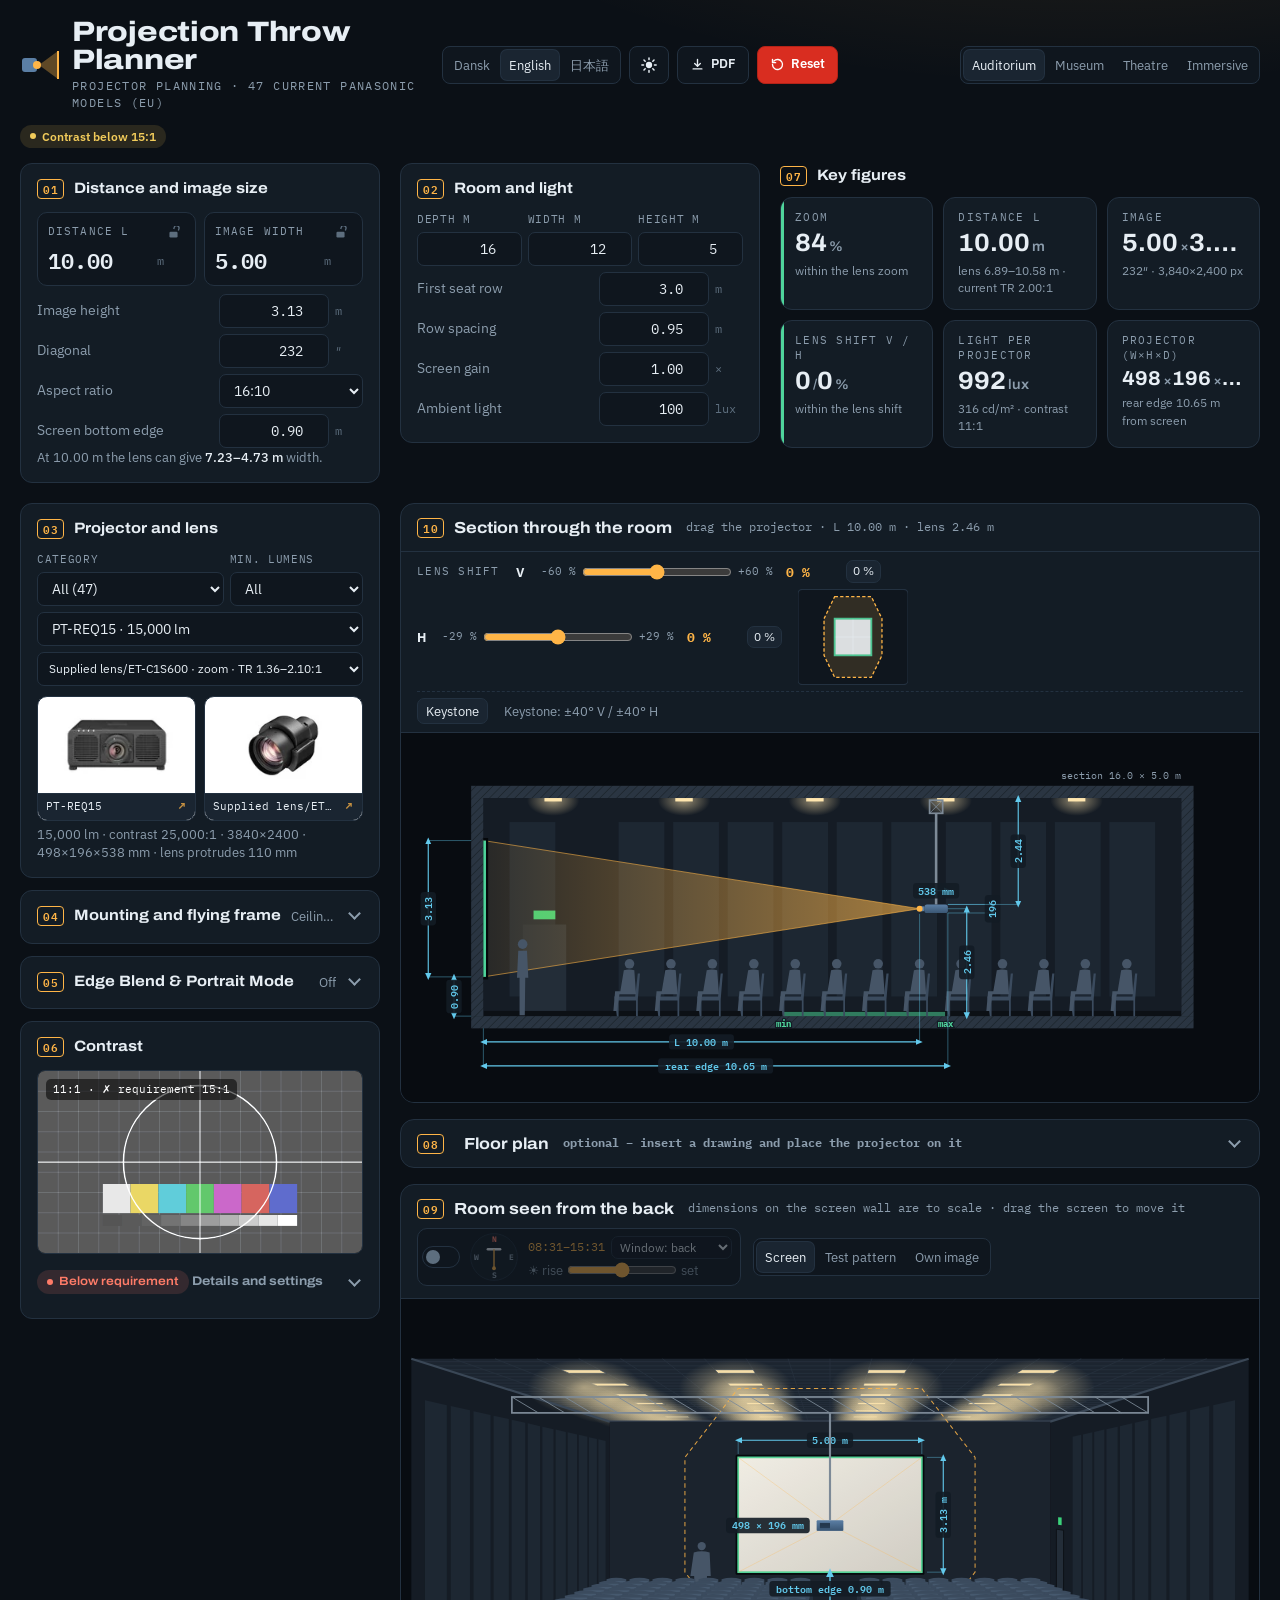
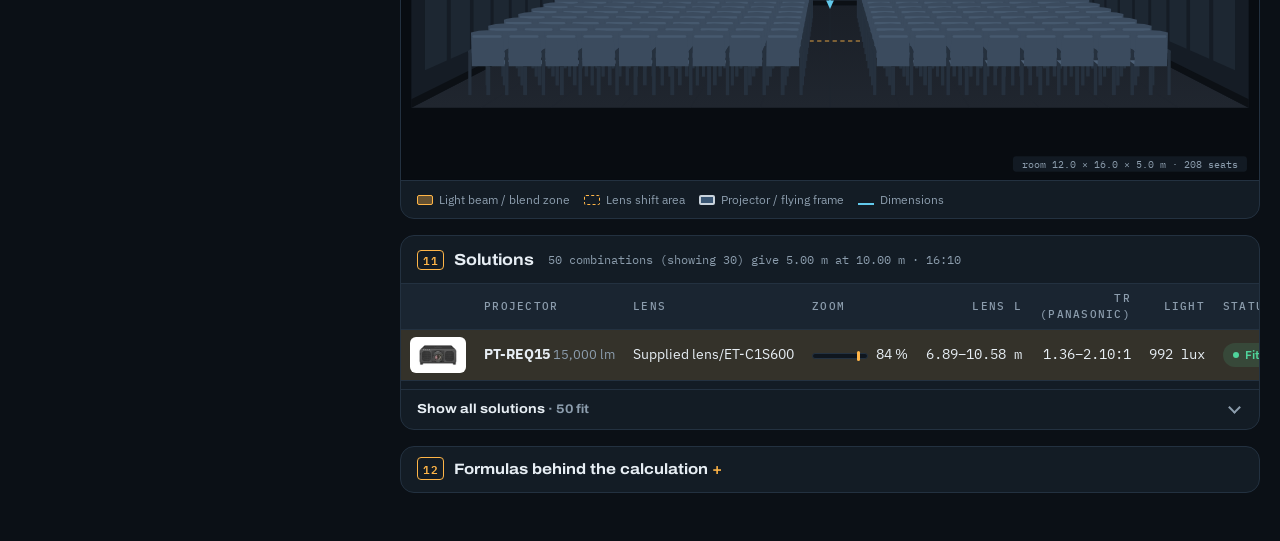
==== commit a1f7ac80: "Add files via upload" ====
--- a/index.html
+++ b/index.html
@@ -183,6 +183,7 @@
 .shiftbar .sbmax{text-align:left}
 .shiftbar b{font-family:var(--f-mono);font-variant-numeric:tabular-nums;min-width:52px;color:var(--beam)}
 .shiftbar .btn{padding:3px 8px}
+.shiftbar .btn.z0{padding:2px 6px;font-size:11.5px;margin-left:2px}
 .ksrow{flex-basis:100%;display:flex;flex-wrap:wrap;align-items:center;gap:6px 16px;padding-top:6px;border-top:1px dashed var(--line)}
 #ksBtn[aria-pressed=true]{background:var(--beam-soft);border-color:var(--beam);color:var(--ink)}
 .ksrow:not(.on) .ksc,.ksrow:not(.on) .ksloss{display:none}
@@ -484,13 +485,13 @@
         <div class="vhead"><h2><span class="no">10</span>Snit gennem lokalet</h2><span class="cap" id="sideCap" style="flex:1;min-width:0;white-space:nowrap;overflow:hidden;text-overflow:ellipsis;font-variant-numeric:tabular-nums"></span></div>
         <div class="shiftbar" id="shiftBar">
           <span class="sbl">Lens shift</span>
-          <label class="sbr"><span class="notr">V</span><span class="sbmin" id="svMin"></span><input type="range" id="svR" step="0.5" aria-label="Lodret lens shift"><span class="sbmax" id="svMax"></span><b id="svVal"></b></label>
-          <label class="sbr"><span class="notr">H</span><span class="sbmin" id="shMin"></span><input type="range" id="shR" step="0.5" aria-label="Vandret lens shift"><span class="sbmax" id="shMax"></span><b id="shVal"></b></label>
-          <svg id="shMini" viewBox="-1.5 -1.3 3 2.6" width="110" height="96" role="img" aria-label="Lens shift-område med billedets position"></svg><button class="btn" type="button" id="shift0">0 %</button>
+          <label class="sbr"><span class="notr">V</span><span class="sbmin" id="svMin"></span><input type="range" id="svR" step="0.5" aria-label="Lodret lens shift"><span class="sbmax" id="svMax"></span><b id="svVal"></b><button class="btn z0" type="button" id="sv0" title="Lodret lens shift 0 %">0 %</button></label>
+          <label class="sbr"><span class="notr">H</span><span class="sbmin" id="shMin"></span><input type="range" id="shR" step="0.5" aria-label="Vandret lens shift"><span class="sbmax" id="shMax"></span><b id="shVal"></b><button class="btn z0" type="button" id="sh0" title="Vandret lens shift 0 %">0 %</button></label>
+          <svg id="shMini" viewBox="-1.5 -1.3 3 2.6" width="110" height="96" role="img" aria-label="Lens shift-område med billedets position"></svg>
           <span class="hint" id="shiftNote"></span>
           <div class="ksrow"><button class="btn" type="button" id="ksBtn" aria-pressed="false">Keystone</button>
-          <label class="sbr ksc"><span class="notr">V</span><span class="sbmin" id="kvMin"></span><input type="range" id="kvR" step="0.5" aria-label="Lodret keystone"><span class="sbmax" id="kvMax"></span><b id="kvVal"></b></label>
-          <label class="sbr ksc"><span class="notr">H</span><span class="sbmin" id="khMin"></span><input type="range" id="khR" step="0.5" aria-label="Vandret keystone"><span class="sbmax" id="khMax"></span><b id="khVal"></b></label>
+          <label class="sbr ksc"><span class="notr">V</span><span class="sbmin" id="kvMin"></span><input type="range" id="kvR" step="0.5" aria-label="Lodret keystone"><span class="sbmax" id="kvMax"></span><b id="kvVal"></b><button class="btn z0" type="button" id="kv0" title="Lodret keystone 0°">0°</button></label>
+          <label class="sbr ksc"><span class="notr">H</span><span class="sbmin" id="khMin"></span><input type="range" id="khR" step="0.5" aria-label="Vandret keystone"><span class="sbmax" id="khMax"></span><b id="khVal"></b><button class="btn z0" type="button" id="kh0" title="Vandret keystone 0°">0°</button></label>
           <span class="hint" id="ksNote"></span><span class="ksloss" id="ksLoss"></span></div></div>
         <div class="canvas"><svg class="draw" id="side" viewBox="0 0 1000 430" role="img" aria-label="Snit gennem lokalet set fra siden"></svg></div>
       </section>
@@ -1623,7 +1624,7 @@
   set('svR',vr?vr[0]:0,vr?vr[1]:0,r.sv,none||!vr);set('shR',hr?hr[0]:0,hr?hr[1]:0,r.sh,none||!hr||(S.plan.use&&S.plan.lock&&planActive()));
   $('svMin').textContent=vr?pc(vr[0]):'–';$('svMax').textContent=vr?pc(vr[1]):'–';$('shMin').textContent=hr?pc(hr[0]):'–';$('shMax').textContent=hr?pc(hr[1]):'–';
   $('svVal').textContent=pc(r.sv);$('shVal').textContent=pc(r.sh);$('svVal').style.color=$('shVal').style.color=r.shOK?'':'var(--bad)';
-  $('shift0').disabled=none;
+  $('sv0').disabled=none||!vr;$('sh0').disabled=none||!hr||(S.plan.use&&S.plan.lock&&planActive());$('kv0').disabled=$('kh0').disabled=!(S.ks&&S.ks.on&&r.KL);
   {const KL=r.KL,on=!!(S.ks&&S.ks.on);$('ksBtn').disabled=!KL;$('ksBtn').setAttribute('aria-pressed',on&&!!KL);$('ksBtn').parentElement.classList.toggle('on',on&&!!KL);
    const dg=v=>(v>0?'+':'')+f2(v,v%1?1:0)+'°';
    if(KL){const cap=KL.cap,vh=Math.min(KL.vmax,cap-Math.abs(r.kh)),vl=Math.max(KL.vmin,-(cap-Math.abs(r.kh))),hh=Math.min(KL.h,cap-Math.abs(r.kv));
@@ -1834,7 +1835,9 @@
   render()};
 $('kvR').addEventListener('input',e=>ksSet('v',+e.target.value));$('khR').addEventListener('input',e=>ksSet('h',+e.target.value));
 $('shR').addEventListener('input',e=>setShift(null,+e.target.value/100));
-$('shift0').addEventListener('click',()=>setShift(0,0));
+// 0-knapper pr. bar: lens shift 0 % = billedet midt for optikken (uden vip); keystone 0° = projektoren tilbage inden for lens shift
+const zero=(k,e)=>{e.preventDefault();const r=calc();if(k==='sv')guardShift({py:S.py},{py:r.cy-r.inv*r.off*r.H});else if(k==='sh')guardShift({px:S.px},{px:r.cx-r.inv*r.offH*r.W});else ksSet(k==='kv'?'v':'h',0);render();save()};
+['sv','sh','kv','kh'].forEach(k=>$(k+'0').addEventListener('click',e=>zero(k,e)));
 
 {const fp=e=>{const svg=$('front'),pt=svg.createSVGPoint();pt.x=e.clientX;pt.y=e.clientY;const q=pt.matrixTransform(svg.getScreenCTM().inverse());return {x:(q.x-FRONT.X0)/FRONT.s0,y:FRONT.E-(q.y-FRONT.Yh)/FRONT.s0}};
  $('front').addEventListener('pointerdown',e=>{if(!FRONT||S.venue==='immersive')return;const q=fp(e);const r=calc();if(Math.abs(q.x-r.cx)>r.CW/2||q.y<S.sb||q.y>S.sb+r.CH)return;scrDrag={dy:q.y-S.sb,dx:q.x-r.cx,pt:fp,h:true};$('front').setPointerCapture(e.pointerId);e.preventDefault()});
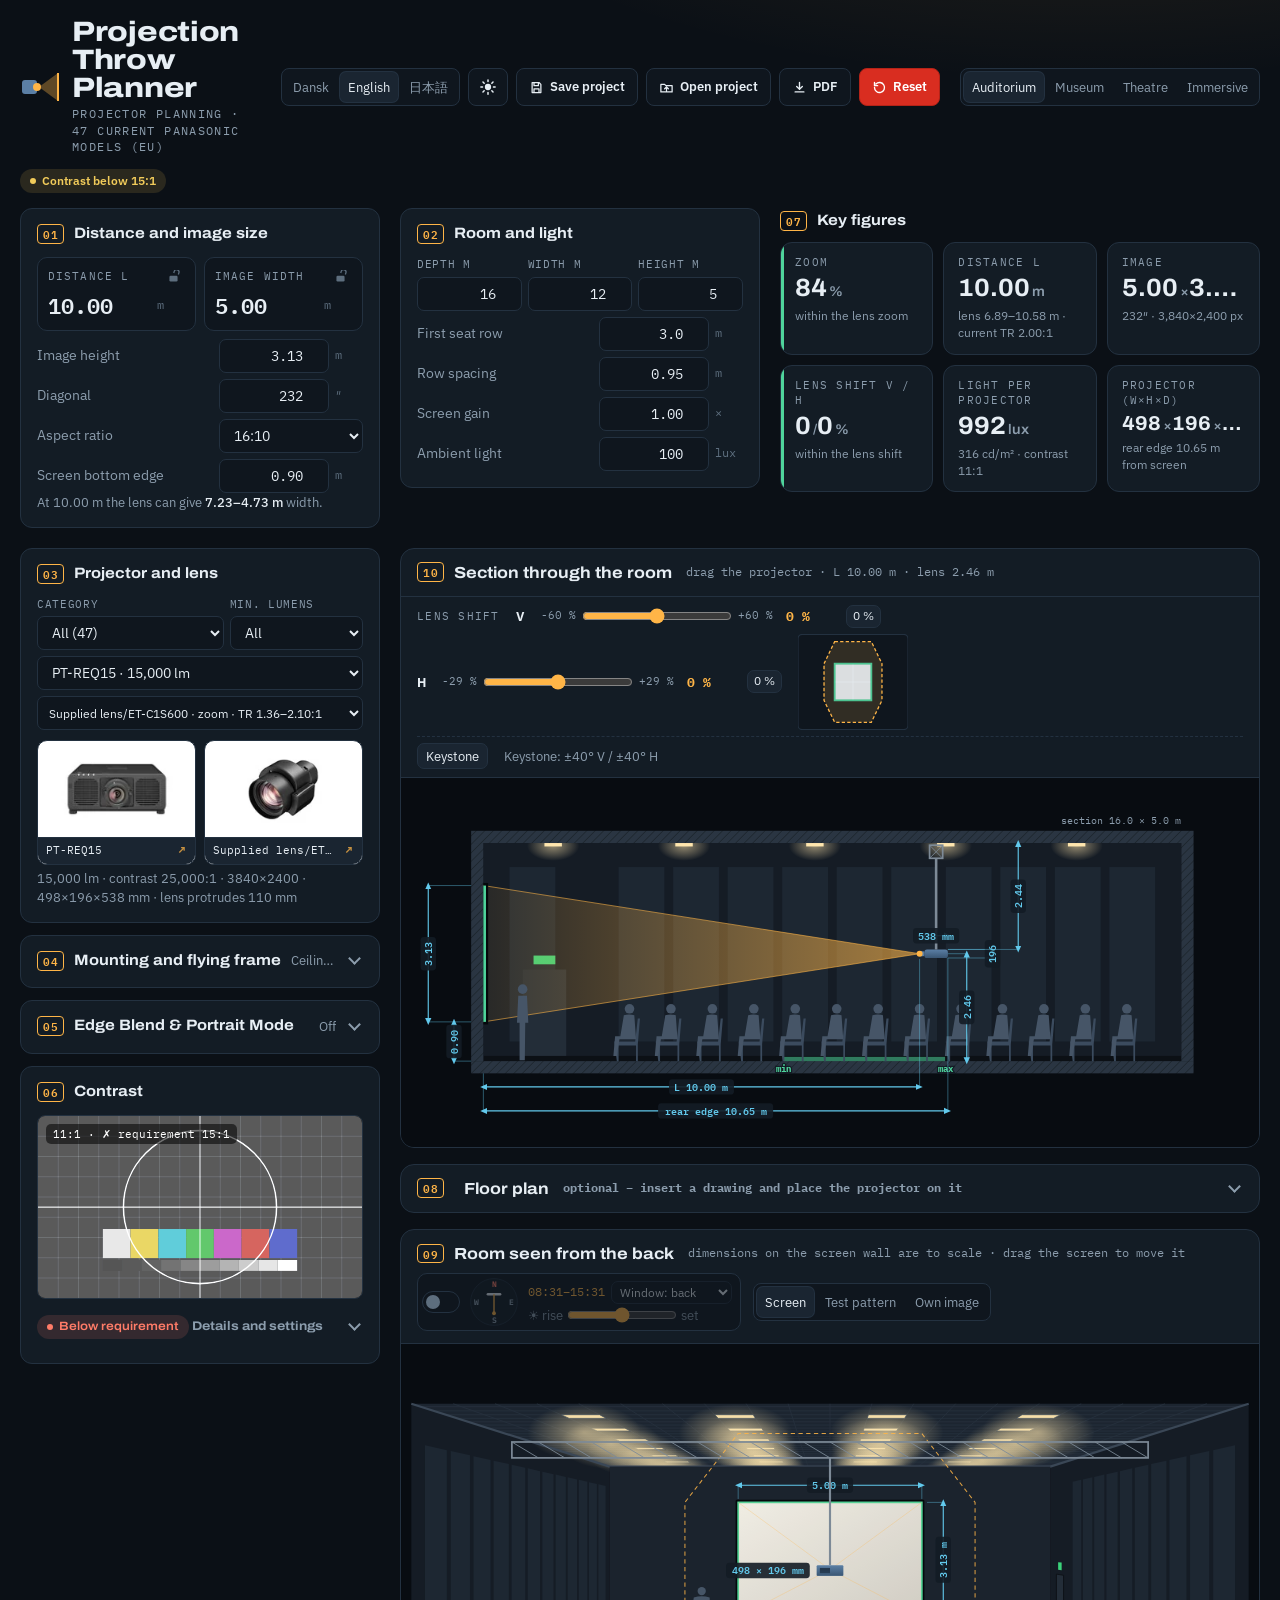
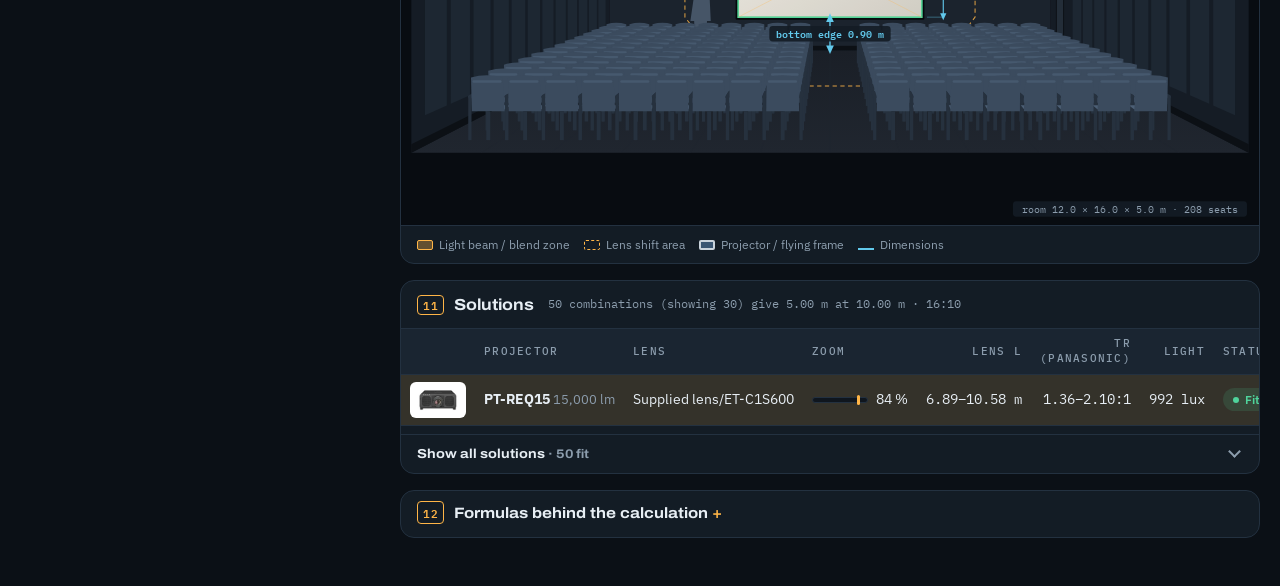
==== commit 7740f8f0: "Add files via upload" ====
--- a/index.html
+++ b/index.html
@@ -59,7 +59,9 @@
 .presgrab{cursor:grab}.presgrab:active{cursor:grabbing}
 .lsugbox{display:block;margin:2px 0 6px;color:var(--bad);font-weight:600}.lsugbox b{color:inherit}.lsugs{display:flex;flex-wrap:wrap;gap:5px;margin-top:5px}
 .lsug{font:inherit;font-size:11.5px;font-weight:600;padding:3px 9px;border-radius:999px;border:1px solid var(--bad);background:var(--bad-bg);color:var(--bad);cursor:pointer}.lsug:hover{filter:brightness(1.15)}.lsug.cur{background:var(--bad);color:#fff}
-@page{size:A3 landscape;margin:8mm}@media print{#pdfToast,.pdfbtn,.resetbtn{display:none!important}*{-webkit-print-color-adjust:exact;print-color-adjust:exact}}
+@page{size:A3 landscape;margin:8mm}@media (max-width:760px){.pdfbtn .ptxt{display:none}}
+@media (max-width:600px){.topmid{flex-wrap:wrap;max-width:100%}.lang{flex:1 1 100%}.lang button{flex:1}}
+@media print{#pdfToast,.pdfbtn,.resetbtn{display:none!important}*{-webkit-print-color-adjust:exact;print-color-adjust:exact}}
 #pdfToast{position:fixed;right:16px;bottom:16px;z-index:50;max-width:min(420px,calc(100vw - 32px));display:flex;flex-wrap:wrap;align-items:center;gap:8px 10px;padding:12px 40px 12px 14px;border-radius:10px;border:1px solid var(--line);background:var(--surface);color:var(--ink);font-size:13px;box-shadow:0 8px 28px rgba(0,0,0,.35)}
 #pdfToast[hidden]{display:none}#pdfToast span{flex-basis:100%}#pdfToast .pb{font:inherit;cursor:pointer;font-weight:600;padding:5px 12px;border-radius:7px;border:1px solid var(--beam);color:var(--ink);text-decoration:none;background:var(--beam-soft)}#pdfToast .px{position:absolute;right:8px;top:6px;border:0;background:none;color:var(--muted);font-size:18px;cursor:pointer}
 .pdfbtn{display:inline-flex;align-items:center;gap:6px;height:38px;padding:0 12px;border-radius:8px;border:1px solid var(--line);background:var(--bg2);color:var(--ink);font:inherit;font-size:13px;font-weight:600;cursor:pointer;white-space:nowrap}
@@ -183,6 +185,8 @@
 .shiftbar .sbmax{text-align:left}
 .shiftbar b{font-family:var(--f-mono);font-variant-numeric:tabular-nums;min-width:52px;color:var(--beam)}
 .shiftbar .btn{padding:3px 8px}
+@keyframes lflash{0%{box-shadow:0 0 0 3px var(--beam)}100%{box-shadow:0 0 0 0 transparent}}
+.lflash{animation:lflash 1.4s ease-out}
 .shiftbar .btn.z0{padding:2px 6px;font-size:11.5px;margin-left:2px}
 .ksrow{flex-basis:100%;display:flex;flex-wrap:wrap;align-items:center;gap:6px 16px;padding-top:6px;border-top:1px dashed var(--line)}
 #ksBtn[aria-pressed=true]{background:var(--beam-soft);border-color:var(--beam);color:var(--ink)}
@@ -356,6 +360,8 @@
       <button type="button" data-lang="ja" aria-pressed="false" lang="ja">日本語</button>
     </div>
     <button type="button" class="modebtn" id="modeBtn" aria-pressed="false" title="Mørk tilstand til/fra" aria-label="Mørk tilstand til/fra"><svg class="i-moon" viewBox="0 0 24 24" width="18" height="18" aria-hidden="true"><path d="M20 14.5A8 8 0 0 1 9.5 4a8 8 0 1 0 10.5 10.5z" fill="currentColor"/></svg><svg class="i-sun" viewBox="0 0 24 24" width="18" height="18" aria-hidden="true"><circle cx="12" cy="12" r="4.2" fill="currentColor"/><g stroke="currentColor" stroke-width="2" stroke-linecap="round"><path d="M12 2.5v2.2M12 19.3v2.2M2.5 12h2.2M19.3 12h2.2M5.3 5.3l1.6 1.6M17.1 17.1l1.6 1.6M5.3 18.7l1.6-1.6M17.1 6.9l1.6-1.6"/></g></svg></button>
+    <button type="button" class="pdfbtn" id="projSave" title="Gem projektet som en JSON-fil, der kan sendes til andre"><svg viewBox="0 0 24 24" width="15" height="15" aria-hidden="true"><path d="M5 4h11l3 3v13H5zM8 4v5h7V4M8 20v-6h8v6" fill="none" stroke="currentColor" stroke-width="2" stroke-linejoin="round"/></svg><span class="ptxt">Gem projekt</span></button>
+    <button type="button" class="pdfbtn" id="projOpen" title="Åbn en projektfil (JSON) – du kan også trække filen ind på siden"><svg viewBox="0 0 24 24" width="15" height="15" aria-hidden="true"><path d="M3 7h6l2 2h10v10H3zM12 17v-6m0 0-3 3m3-3 3 3" fill="none" stroke="currentColor" stroke-width="2" stroke-linecap="round" stroke-linejoin="round"/></svg><span class="ptxt">Åbn projekt</span></button><input type="file" id="projFile" accept=".json,application/json" hidden>
     <button type="button" class="pdfbtn" id="pdfBtn" title="Gem hele siden som PDF"><svg viewBox="0 0 24 24" width="15" height="15" aria-hidden="true"><path d="M12 4v11m0 0-4.5-4.5M12 15l4.5-4.5M5 19h14" fill="none" stroke="currentColor" stroke-width="2.2" stroke-linecap="round" stroke-linejoin="round"/></svg><span id="pdfTxt" class="notr">PDF</span></button>
     <button type="button" class="resetbtn" id="resetBtn" title="Nulstil alle indstillinger til standard"><svg viewBox="0 0 24 24" width="15" height="15" aria-hidden="true"><path d="M4 12a8 8 0 1 0 2.3-5.6M4 4v5h5" fill="none" stroke="currentColor" stroke-width="2.2" stroke-linecap="round" stroke-linejoin="round"/></svg><span id="resetTxt">Nulstil</span></button>
     </div>
@@ -626,6 +632,7 @@
 const S={cat:0,minLm:0,mi:DEFM,li:DEFL,defREQ:true,lang:'en',mode:'dark',venue:'aud',lockL:false,lockW:false,trows:4,rear:false,bsd:4,imm:{v:true,l:true,r:true,f:true},ak:'16:10',L:10,cw:5,sb:0.9,ceil:true,py:null,px:0,rd:16,rw:12,rh:5,r1:3,rp:0.95,gain:1,amb:100,
   plan:{use:true,lock:false,v2:true,w:0,h:0,cal:null,calM:5,scr:null,tool:'cal',open:false},sun:{on:false,face:180,t:0.5,win:'back',off:[]},pcr:null,stack:1,crReq:'15',crCust:5,frame:false,frameId:null,openMount:false,openBlend:false,fw:null,fh:null,fd:null,blend:false,bc:2,br:1,ov:10,content:'none'};
 let IMG=null;let FRESH=true;
+const S0=JSON.parse(JSON.stringify(S));
 let SAVED={};try{FRESH=!localStorage.getItem('kasteplan5');SAVED=JSON.parse(localStorage.getItem('kasteplan5')||'{}')||{};Object.assign(S,SAVED)}catch(e){}
 let MIG=false;if(!SAVED.defREQ){MIG=!FRESH;S.mi=DEFM;S.li=DEFL;S.pcr=null;S.frameId=null;S.fw=null;S.immPj={};S.defREQ=true}
 if(!S.mode)S.mode='dark';   // mørk tilstand er standard
@@ -910,7 +917,7 @@
   if(S.venue==='theater'&&S.sb<STH()-1e-6){S.sb=Math.round(STH()*100)/100;const r5=calc();if(!r5.P.length&&!S.blend)S.py=S.sb+r5.CH/2-r5.inv*r5.off*r5.H}  // lærredet står på scenen
   if(S.sb<0){S.sb=0;const r4=calc();if(!r4.P.length&&!S.blend)S.py=S.sb+r4.CH/2-r4.inv*r4.off*r4.H}{const r3=calc();if(REAR()){const mx=Math.max(1,STAGE()-1.1);if(S.bsd>mx){S.bsd=mx;hit('bsd')}}const over=Math.max(r3.outBack,S.L)-DEPTH();if(over>1e-6&&!S.lockL){S.L=Math.max(.2,S.L-over);hit('depth');CLAMP+=REAR()?'Afstanden er begrænset, så projektoren er inden for bagscenen. ':'Afstanden er begrænset, så projektoren er inden for bagvæggen. '}}if(S.py>S.rh){S.py=S.rh;hit('pyTop')}if(S.py<0){S.py=0;hit('pyBot')}}
 /* ===== SPROG (dansk er kildesproget; engelsk og japansk oversættes på tekstniveau efter hver tegning) ===== */
-const I18N=[["Projektorplanlægning ·", "Projector planning ·", "プロジェクター計画 ·", 0], ["aktuelle Panasonic-modeller (EU)", "current Panasonic models (EU)", "現行パナソニックモデル（EU）", 0], ["Auditorium", "Auditorium", "講堂", 0], ["Museum", "Museum", "美術館", 0], ["Teater", "Theatre", "劇場", 0], ["Immersive", "Immersive", "イマーシブ", 0], ["Tema for lokalet", "Room theme", "部屋のテーマ", 0], ["Sprog", "Language", "言語", 0], ["Kontrast under #:#", "Contrast below #:#", "コントラスト #:# 未満", 0], ["Afstand og billedstørrelse", "Distance and image size", "投写距離と画面サイズ", 0], ["Afstand L", "Distance L", "投写距離 L", 0], ["Billedbredde", "Image width", "画面幅", 0], ["Billedhøjde", "Image height", "画面高さ", 0], ["Diagonal", "Diagonal", "対角", 0], ["Format", "Aspect ratio", "アスペクト比", 0], ["Billedformat", "Aspect ratio", "アスペクト比", 0], ["Lærredets underkant", "Screen bottom edge", "スクリーン下端", 0], ["Ved # m kan linsen give", "At # m the lens can give", "# m でのレンズ投写幅：", 0], ["bredde.", "width.", "。", 0], ["Fast linse: ved # m bliver billedet", "Fixed lens: at # m the image is", "固定レンズ：# m で画面幅", 0], ["bredt.", "wide.", "。", 0], ["Samlet billede. Pr. projektor:", "Combined image. Per projector:", "合成画面。プロジェクターごと：", 0], ["Bredden kommer fra plantegningen.", "The width comes from the floor plan.", "幅は図面から取得しています。", 0], ["Billedet er gjort så bredt som rummet.", "The image has been made as wide as the room.", "画面を部屋の幅に合わせました。", 0], ["Billedet er gjort så højt som rummet.", "The image has been made as tall as the room.", "画面を部屋の高さに合わせました。", 0], ["Lærredets underkant er sænket, så lærredet er under loftet.", "The screen bottom edge has been lowered so the screen is below the ceiling.", "スクリーンが天井より下になるよう下端を下げました。", 0], ["Afstanden er begrænset, så projektoren er inden for bagvæggen.", "The distance has been limited so the projector is inside the back wall.", "プロジェクターが後壁の内側に収まるよう距離を制限しました。", 0], ["Afstanden er begrænset, så projektoren er inden for bagscenen.", "The distance has been limited so the projector is inside the backstage.", "プロジェクターがバックステージ内に収まるよう距離を制限しました。", 0], ["Passer ikke: # m og # m bredde – med denne optik skal afstanden være #–# m for # m bredde", "Does not fit: # m and # m width – with this lens the distance must be #–# m for # m width", "不適合：# m・幅 # m – このレンズでは幅 # m に #–# m の距離が必要", 0], ["Passer ikke: afstand # m – med denne optik skal afstanden være #–# m for # m bredde", "Does not fit: distance # m – with this lens the distance must be #–# m for # m width", "不適合：距離 # m – このレンズでは幅 # m に #–# m の距離が必要", 0], ["Passer ikke: bredde # m – med denne optik skal afstanden være #–# m for # m bredde", "Does not fit: width # m – with this lens the distance must be #–# m for # m width", "不適合：幅 # m – このレンズでは幅 # m に #–# m の距離が必要", 0], ["Passer ikke: # m og # m bredde – med denne optik skal afstanden være # m for # m bredde", "Does not fit: # m and # m width – with this lens the distance must be # m for # m width", "不適合：# m・幅 # m – このレンズでは幅 # m に # m の距離が必要", 0], ["Passer: # m og # m bredde", "Fits: # m and # m width", "適合：# m・幅 # m", 0], ["Passer: afstand # m", "Fits: distance # m", "適合：距離 # m", 0], ["Passer: bredde # m", "Fits: width # m", "適合：幅 # m", 0], ["Lås afstanden – så kan du se, om projektor og optik passer", "Lock the distance – to see whether projector and lens fit", "距離をロック – プロジェクターとレンズが適合するか確認できます", 0], ["Lås billedbredden – så kan du se, om projektor og optik passer", "Lock the image width – to see whether projector and lens fit", "画面幅をロック – プロジェクターとレンズが適合するか確認できます", 0], ["Afstanden er låst – klik for at låse op", "The distance is locked – click to unlock", "距離はロック中 – クリックで解除", 0], ["Billedbredden er låst – klik for at låse op", "The image width is locked – click to unlock", "画面幅はロック中 – クリックで解除", 0], ["Grænsen for rummet er nået", "The room limit has been reached", "部屋の限界に達しました", 0], ["Rum og lys", "Room and light", "部屋と照明", 0], ["Dybde m", "Depth m", "奥行 m", 0], ["Bredde m", "Width m", "幅 m", 0], ["Højde m", "Height m", "高さ m", 0], ["Første stolerække", "First seat row", "最前列", 0], ["Publikum fra", "Audience from", "観客位置", 0], ["Rækkeafstand", "Row spacing", "列間隔", 0], ["Stolerækker (bagerst)", "Seat rows (at the back)", "座席列（後方）", 0], ["Projektion", "Projection", "投写方式", 0], ["Front- eller bagprojektion", "Front or rear projection", "フロントまたはリア投写", 0], ["Forfra", "Front", "フロント", 0], ["Bagfra", "Rear", "リア", 0], ["Bagscene (lærred → bagvæg)", "Backstage (screen → back wall)", "バックステージ（スクリーン→後壁）", 0], ["Lærred gain", "Screen gain", "スクリーンゲイン", 0], ["Omgivelseslys", "Ambient light", "環境光", 0], ["stk", "pcs", "台", 0], ["Zoom", "Zoom", "ズーム", 0], ["inden for linsens zoom", "within the lens zoom", "レンズのズーム範囲内", 0], ["uden for linsens zoom", "outside the lens zoom", "レンズのズーム範囲外", 0], ["linse #–# m · TR #:#", "lens #–# m · TR #:#", "レンズ #–# m · TR #:#", 0], ["fast linse · TR #:#", "fixed lens · TR #:#", "固定レンズ · TR #:#", 0], ["Billede", "Image", "画面", 0], ["samlet", "total", "合計", 0], ["Lens shift V / H", "Lens shift V / H", "レンズシフト V / H", 0], ["inden for linsens shift", "within the lens shift", "レンズシフト範囲内", 0], ["uden for linsens shift", "outside the lens shift", "レンズシフト範囲外", 0], ["fast offset # % + shift", "fixed offset # % + shift", "固定オフセット # % + シフト", 0], ["Lys pr. projektor", "Light per projector", "プロジェクターごとの照度", 0], ["# cd/m² · kontrast #:#", "# cd/m² · contrast #:#", "# cd/m² · コントラスト #:#", 0], ["Projektor (B×H×D)", "Projector (W×H×D)", "プロジェクター（幅×高×奥）", 0], ["Flyramme (B×H×D)", "Flying frame (W×H×D)", "フライングフレーム（幅×高×奥）", 0], ["bagkant # m fra lærred", "rear edge # m from screen", "後端までスクリーンから # m", 0], ["Projektor og linse", "Projector and lens", "プロジェクターとレンズ", 0], ["Kategori", "Category", "カテゴリー", 0], ["Alle (#)", "All (#)", "すべて (#)", 0], ["Alle", "All", "すべて", 0], ["Min. lumen", "Min. lumens", "最小ルーメン", 0], ["Projektormodel", "Projector model", "プロジェクターモデル", 0], ["Linse", "Lens", "レンズ", 0], ["Supplied lens", "Supplied lens", "付属レンズ", 0], ["· zoom", "· zoom", "· ズーム", 0], ["· fast", "· fixed", "· 固定", 0], ["# lm · kontrast #:#", "# lm · contrast #:#", "# lm · コントラスト #:#", 0], ["linse rager # mm frem", "lens protrudes # mm", "レンズ突出 # mm", 0], ["ultrakort kast (kabinet foran spejlet)", "ultra short throw (cabinet in front of the mirror)", "超短焦点（ミラー前に本体）", 0], ["L-formet linse (kabinet lodret)", "L-shaped lens (cabinet vertical)", "L字型レンズ（本体は縦置き）", 0], ["Montering og flyramme", "Mounting and flying frame", "設置とフライングフレーム", 0], ["Montering", "Mounting", "設置", 0], ["Loft · linse # m", "Ceiling · lens # m", "天吊り · レンズ # m", 0], ["Bord · linse # m", "Table · lens # m", "床置き · レンズ # m", 0], ["Bord / gulv", "Table / floor", "床置き", 0], ["Loft, inverteret", "Ceiling, inverted", "天吊り（反転）", 0], ["Flyramme", "Flying frame", "フライングフレーム", 0], ["Medregn flyramme", "Include flying frame", "フライングフレームを含める", 0], ["Rammemodel", "Frame model", "フレームモデル", 0], ["Egen ramme – indtast mål", "Custom frame – enter dimensions", "カスタムフレーム – 寸法入力", 0], ["Bredde mm", "Width mm", "幅 mm", 0], ["Højde mm", "Height mm", "高さ mm", 0], ["Dybde mm", "Depth mm", "奥行 mm", 0], ["Officielle mål fra Panasonic · # kg uden projektor", "Official Panasonic dimensions · # kg without projector", "パナソニック公式寸法 · プロジェクター除く # kg", 0], ["Egne mål.", "Custom dimensions.", "カスタム寸法。", 0], ["Panasonic har ikke offentliggjort mål for #. Skøn ud fra ET-RFD# – ret til de rigtige mål.", "Panasonic has not published dimensions for #. Estimated from ET-RFD# – correct to the real dimensions.", "パナソニックは # の寸法を公開していません。ET-RFD# からの推定 – 実寸に修正してください。", 0], ["Panasonic har ingen ramme i ET-RFD-serien til #. Skøn: projektor + # mm.", "Panasonic has no ET-RFD frame for #. Estimate: projector + # mm.", "# 用の ET-RFD フレームはありません。推定：プロジェクター + # mm。", 0], ["Edge blend", "Edge blend", "エッジブレンド", 0], ["Fra", "Off", "オフ", 0], ["Flere projektorer", "Multiple projectors", "複数プロジェクター", 0], ["Slå til for flere projektorer, der danner ét billede med overlap.", "Turn on for several projectors forming one image with overlap.", "オンにすると複数台で重ね合わせた1つの画面を作ります。", 0], ["Projektorer vandret", "Projectors horizontal", "水平方向の台数", 0], ["Projektorer lodret", "Projectors vertical", "垂直方向の台数", 0], ["Overlap (alle flader)", "Overlap (all surfaces)", "オーバーラップ（全面）", 0], ["Overlap", "Overlap", "オーバーラップ", 0], ["Billede pr. projektor", "Image per projector", "プロジェクターごとの画面", 0], ["Blend-zone", "Blend zone", "ブレンド領域", 0], ["afstand mellem projektorer # m", "distance between projectors # m", "プロジェクター間隔 # m", 0], ["Kontrast", "Contrast", "コントラスト", 0], ["Under krav", "Below requirement", "要件未満", 0], ["Opfylder krav", "Meets requirement", "要件を満たす", 0], ["Detaljer og indstillinger", "Details and settings", "詳細と設定", 0], ["krav #", "requirement #", "要件 #", 0], ["krav", "req.", "要件", 0], ["Hvid", "White", "白", 0], ["Sort", "Black", "黒", 0], ["Krav", "Requirement", "要件", 0], ["Kontrastkrav", "Contrast requirement", "コントラスト要件", 0], ["Passiv visning · #:#", "Passive viewing · #:#", "受動的視聴 · #:#", 0], ["Enkle beslutninger · #:#", "Basic decision making · #:#", "基本的な判断 · #:#", 0], ["Analytisk · #:#", "Analytical · #:#", "分析的 · #:#", 0], ["Fuld video · #:#", "Full motion video · #:#", "フルモーションビデオ · #:#", 0], ["Passiv visning", "Passive viewing", "受動的視聴", 0], ["Eget krav…", "Custom requirement…", "カスタム要件…", 0], ["Eget minimum", "Custom minimum", "カスタム最小値", 0], ["passiv visning", "passive viewing", "受動的視聴", 0], ["enkle beslutninger", "basic decision making", "基本的な判断", 0], ["analytisk", "analytical", "分析的", 0], ["fuld video", "full motion video", "フルモーションビデオ", 0], ["eget krav", "custom requirement", "カスタム要件", 0], ["Opfylder #:#", "Meets #:#", "#:# を満たす", 0], ["Under kravet #:# – mangler #× kontrast", "Below the #:# requirement – needs #× more contrast", "#:# 要件未満 – コントラストが #× 不足", 0], ["Under #:#", "Below #:#", "#:# 未満", 0], ["blend-zone #:#", "blend zone #:#", "ブレンド領域 #:#", 0], ["blend #:#", "blend #:#", "ブレンド #:#", 0], ["Omgivelseslys på lærred", "Ambient light on screen", "スクリーン上の環境光", 0], ["Projektorens kontrast", "Projector contrast", "プロジェクターのコントラスト", 0], ["Stablede projektorer", "Stacked projectors", "スタック台数", 0], ["Simulering af billedet med den beregnede kontrast", "Simulation of the image with the calculated contrast", "計算されたコントラストでの画面シミュレーション", 0], ["Omgivelseslyset (# lux kunstlys + # lux sollys) står for", "The ambient light (# lux artificial + # lux sunlight) accounts for", "環境光（人工光 # lux + 日光 # lux）が占める割合：", 0], ["Omgivelseslyset står for", "The ambient light accounts for", "環境光が占める割合：", 0], ["af sortniveauet. Databladets kontrast er full on/off – ret til ANSI-kontrast for et mere realistisk tal. Krav efter ANSI/INFOCOMM #M-# (nu AVIXA V#): målt i lokalet med ANSI-skakbræt, så brug projektorens ANSI-kontrast.", "of the black level. The datasheet contrast is full on/off – change to ANSI contrast for a more realistic figure. Requirements per ANSI/INFOCOMM #M-# (now AVIXA V#): measured in the room with an ANSI checkerboard, so use the projector's ANSI contrast.", "（黒レベルに対して）。データシートのコントラストはフルオン/オフです – より現実的な値にはANSIコントラストを使用してください。要件は ANSI/INFOCOMM #M-#（現 AVIXA V#）：室内でANSIチェッカーボードにより測定するため、プロジェクターのANSIコントラストを使用してください。", 0], ["Sort niveau i blend-zonen er", "The black level in the blend zone is", "ブレンド領域の黒レベルは", 0], ["højere og #× i hjørnerne (synligt gråt bånd i mørke scener uden black level-korrektion).", "higher and #× in the corners (visible grey band in dark scenes without black level correction).", "倍高く、角では #×（黒レベル補正なしでは暗いシーンに灰色の帯が見えます）。", 0], ["højere (synligt gråt bånd i mørke scener uden black level-korrektion).", "higher (visible grey band in dark scenes without black level correction).", "倍高い（黒レベル補正なしでは暗いシーンに灰色の帯が見えます）。", 0], ["Plantegning", "Floor plan", "図面", 0], ["valgfri – indsæt en tegning og placér projektoren på den", "optional – insert a drawing and place the projector on it", "任意 – 図面を挿入してプロジェクターを配置", 0], ["indsat – ikke i brug", "inserted – not in use", "挿入済み – 未使用", 0], ["styrer afstand # m og bredde # m", "controls distance # m and width # m", "距離 # m と幅 # m を制御", 0], ["Indsæt plantegning…", "Insert floor plan…", "図面を挿入…", 0], ["# · Målestok", "# · Scale", "# · 縮尺", 0], ["# · Lærred", "# · Screen", "# · スクリーン", 0], ["# · Projektor", "# · Projector", "# · プロジェクター", 0], ["# · Målestok:", "# · Scale:", "# · 縮尺：", 0], ["# · Lærred:", "# · Screen:", "# · スクリーン：", 0], ["# · Projektor:", "# · Projector:", "# · プロジェクター：", 0], ["klik på to punkter med kendt afstand (fx en væg) og skriv afstanden i meter.", "click two points with a known distance (e.g. a wall) and enter the distance in metres.", "距離が分かっている2点（壁など）をクリックし、距離をメートルで入力。", 0], ["klik på lærredets venstre kant og derefter højre kant, set fra publikum.", "click the left edge of the screen and then the right edge, as seen from the audience.", "観客側から見てスクリーンの左端、次に右端をクリック。", 0], ["træk projektoren på plads. Afstand", "drag the projector into place. Distance", "プロジェクターをドラッグして配置。距離", 0], ["sideforskydning # m · lærred # m bredt (målestok # px/m)", "side offset # m · screen # m wide (scale # px/m)", "横オフセット # m · スクリーン幅 # m（縮尺 # px/m）", 0], ["Plantegningen er ikke i brug. Slå «Brug plantegningens mål» til.", "The floor plan is not in use. Turn on “Use floor plan dimensions”.", "図面は未使用です。「図面の寸法を使用」をオンにしてください。", 0], ["Afstand", "Distance", "距離", 0], ["Hold midt for lærredet", "Keep centred on the screen", "スクリーン中央に固定", 0], ["Brug plantegningens mål", "Use floor plan dimensions", "図面の寸法を使用", 0], ["Fjern", "Remove", "削除", 0], ["Ingen plantegning", "No floor plan", "図面なし", 0], ["Indsæt en PNG, JPG eller PDF. Sæt derefter målestok, markér lærredet og træk projektoren på plads.", "Insert a PNG, JPG or PDF. Then set the scale, mark the screen and drag the projector into place.", "PNG・JPG・PDFを挿入し、縮尺を設定、スクリーンを指定してプロジェクターを配置します。", 0], ["Læser PDF…", "Reading PDF…", "PDFを読み込み中…", 0], ["PDF-læseren kunne ikke hentes. Indsæt tegningen som PNG eller JPG.", "The PDF reader could not be loaded. Insert the drawing as PNG or JPG.", "PDFリーダーを読み込めません。PNGまたはJPGで挿入してください。", 0], ["PDF’en kunne ikke læses. Gem første side som PNG eller JPG og indsæt den i stedet.", "The PDF could not be read. Save the first page as PNG or JPG and insert that instead.", "PDFを読み込めません。1ページ目をPNGかJPGで保存して挿入してください。", 0], ["Værktøj", "Tool", "ツール", 0], ["Plantegning med projektor", "Floor plan with projector", "プロジェクター付き図面", 0], ["Lokalet set bagfra", "Room seen from the back", "後方から見た部屋", 0], ["mål på lærredsvæggen er i målestok", "dimensions on the screen wall are to scale", "スクリーン壁の寸法は縮尺通り", 0], ["Lærredet vender mod #° (#)", "The screen faces #° (#)", "スクリーンの向き #° (#)", 0], ["Kompas: klik i den retning lærredet vender mod publikum", "Compass: click in the direction the screen faces the audience", "方位：スクリーンが観客側を向く方向をクリック", 0], ["Sollys til/fra", "Sunlight on/off", "日光 オン/オフ", 0], ["Medregn sollys", "Include sunlight", "日光を含める", 0], ["Sollys er slået fra", "Sunlight is off", "日光はオフ", 0], ["Solhøjde #°, retning #° · København, i dag", "Sun elevation #°, direction #° · Copenhagen, today", "太陽高度 #°・方位 #° · コペンハーゲン、本日", 0], ["Solens position fra solopgang til solnedgang", "Sun position from sunrise to sunset", "日の出から日の入りまでの太陽位置", 0], ["Vinduer", "Windows", "窓", 0], ["Vindue: bag", "Window: back", "窓：後方", 0], ["Vindue: venstre", "Window: left", "窓：左", 0], ["Vindue: højre", "Window: right", "窓：右", 0], ["Vindue: sider", "Window: sides", "窓：両側", 0], ["Vindue: ingen", "Window: none", "窓：なし", 0], ["Vindue: custom", "Window: custom", "窓：カスタム", 0], ["Vindue venstre væg # – klik for at fjerne", "Window left wall # – click to remove", "左壁の窓 # – クリックで削除", 0], ["Vindue højre væg # – klik for at fjerne", "Window right wall # – click to remove", "右壁の窓 # – クリックで削除", 0], ["Vindue venstre væg # – klik for at tilføje", "Window left wall # – click to add", "左壁の窓 # – クリックで追加", 0], ["Vindue højre væg # – klik for at tilføje", "Window right wall # – click to add", "右壁の窓 # – クリックで追加", 0], ["Ovenlys # – klik for at fjerne", "Skylight # – click to remove", "天窓 # – クリックで削除", 0], ["Ovenlys # – klik for at tilføje", "Skylight # – click to add", "天窓 # – クリックで追加", 0], ["klik på et vindue for at fjerne/tilføje · # af # aktive", "click a window to remove/add · # of # active", "窓をクリックで削除/追加 · # / # 有効", 0], ["☀ op", "☀ rise", "☀ 日の出", 0], ["ned", "set", "日の入り", 0], ["mørkt", "dark", "暗い", 0], ["Indhold på lærredet", "Content on the screen", "スクリーンの内容", 0], ["Lærred", "Screen", "スクリーン", 0], ["Testbillede", "Test pattern", "テストパターン", 0], ["Eget billede", "Own image", "自分の画像", 0], ["Vælg et billede fra din computer", "Choose an image from your computer", "コンピューターから画像を選択", 0], ["Klik igen for at skifte billede", "Click again to change image", "もう一度クリックで画像を変更", 0], ["Klik «Eget billede» for at vælge et billede", "Click “Own image” to choose an image", "「自分の画像」をクリックして画像を選択", 0], ["Lokalet set bagfra med lærred og projektor", "Room seen from the back with screen and projector", "スクリーンとプロジェクターのある部屋（後方から）", 0], ["underkant # m", "bottom edge # m", "下端 # m", 0], ["lokale # × # × # m · # pladser", "room # × # × # m · # seats", "部屋 # × # × # m · # 席", 0], ["lokale # × # × # m", "room # × # × # m", "部屋 # × # × # m", 0], ["Flader", "Surfaces", "投写面", 0], ["Projektionsflader", "Projection surfaces", "投写面", 0], ["Front-væg", "Front wall", "正面壁", 0], ["Venstre væg", "Left wall", "左壁", 0], ["Højre væg", "Right wall", "右壁", 0], ["Gulv", "Floor", "床", 0], ["Front (lærred)", "Front (screen)", "正面（スクリーン）", 0], ["Lysstråle / blend-zone", "Light beam / blend zone", "光線 / ブレンド領域", 0], ["Lens shift-område", "Lens shift area", "レンズシフト範囲", 0], ["Projektor / flyramme", "Projector / flying frame", "プロジェクター / フレーム", 0], ["Mål", "Dimensions", "寸法", 0], ["Snit gennem lokalet", "Section through the room", "部屋の断面", 0], ["Snit gennem lokalet set fra siden", "Section through the room seen from the side", "側面から見た部屋の断面", 0], ["træk projektoren · L # m · linse # m", "drag the projector · L # m · lens # m", "プロジェクターをドラッグ · L # m · レンズ # m", 0], ["H-shift: projektor # m til højre", "H-shift: projector # m to the right", "水平シフト：プロジェクター右へ # m", 0], ["H-shift: projektor # m til venstre", "H-shift: projector # m to the left", "水平シフト：プロジェクター左へ # m", 0], ["Lodret lens shift", "Vertical lens shift", "垂直レンズシフト", 0], ["Vandret lens shift", "Horizontal lens shift", "水平レンズシフト", 0], ["Lens shift-område med billedets position", "Lens shift area with image position", "画面位置とレンズシフト範囲", 0], ["Lens shift", "Lens shift", "レンズシフト", 0], ["L # m", "L # m", "L # m", 0], ["bagkant # m", "rear edge # m", "後端 # m", 0], ["# række # m", "row # # m", "# 列目 # m", 0], ["publikum fra # m", "audience from # m", "観客位置 # m", 0], ["snit # × # m", "section # × # m", "断面 # × # m", 0], ["bagscene # m", "backstage # m", "バックステージ # m", 0], ["fast", "fixed", "固定", 0], ["Løsninger", "Solutions", "解決策", 0], ["# kombinationer (viser #) giver # m ved # m · #:#", "# combinations (showing #) give # m at # m · #:#", "# 通りの組み合わせ（# 件表示）で # m 距離で # m 幅 · #:#", 0], ["# kombinationer giver # m ved # m · #:#", "# combinations give # m at # m · #:#", "# 通りの組み合わせで # m 距離で # m 幅 · #:#", 0], ["· pr. projektor", "· per projector", "· プロジェクターごと", 0], ["Projektor", "Projector", "プロジェクター", 0], ["Linsens L", "Lens L", "レンズ L", 0], ["Throw ratio", "Throw ratio", "スローレシオ", 0], ["Lys", "Light", "照度", 0], ["Status", "Status", "状態", 0], ["Passer", "Fits", "適合", 0], ["For tæt", "Too close", "近すぎ", 0], ["For langt", "Too far", "遠すぎ", 0], ["Tæt på:", "Close:", "近い：", 0], ["Vis alle løsninger", "Show all solutions", "すべての解決策を表示", 0], ["· # passer", "· # fit", "· # 件適合", 0], ["Resultater", "Results", "結果", 0], ["Udstyr", "Equipment", "機材", 0], ["Formler bag beregningen", "Formulas behind the calculation", "計算式", 0], ["Afstand (Panasonic):", "Distance (Panasonic):", "投写距離（パナソニック）：", 0], ["Størrelse:", "Size:", "サイズ：", 0], ["fast linse", "fixed lens", "固定レンズ", 0], ["samlet bredde", "total width", "合計幅", 0], ["lærredcentrum", "screen centre", "スクリーン中心", 0], ["linsehøjde", "lens height", "レンズ高さ", 0], ["Fysisk:", "Physical:", "物理寸法：", 0], ["mm frem foran kabinettet", "mm in front of the cabinet", "mm 本体から突出", 0], ["linse rager", "lens protrudes", "レンズ突出", 0], ["ultrakort kast: L måles til spejlet, kabinettet står mellem spejl og lærred (Panasonic-mål)", "ultra short throw: L is measured to the mirror, the cabinet stands between mirror and screen (Panasonic dimensions)", "超短焦点：L はミラーまでの距離、本体はミラーとスクリーンの間（パナソニック寸法）", 0], ["L-formet linse: kabinettet står lodret under linsehovedet", "L-shaped lens: the cabinet stands vertically below the lens head", "L字型レンズ：本体はレンズヘッドの下に縦置き", 0], ["kabinet", "cabinet", "本体", 0], ["ramme", "frame", "フレーム", 0], ["nærmest lærred", "nearest screen", "スクリーン最近点", 0], ["bagkant", "rear edge", "後端", 0], ["Skygge:", "Shadow:", "影：", 0], ["strålens underkant ved række z", "beam bottom edge at row z", "列 z での光線下端", 0], ["lærred_underkant", "screen_bottom", "スクリーン下端", 0], ["hoved i lyset", "head in the beam", "頭が光線内", 0], ["Belysning:", "Illuminance:", "照度：", 0], ["Luminans:", "Luminance:", "輝度：", 0], ["Kontrast:", "Contrast:", "コントラスト：", 0], ["omg.", "amb.", "環境", 0], ["kontrast", "contrast", "コントラスト", 0], ["inkl. sollys", "incl. sunlight", "日光含む", 0], ["Opstillingen virker", "The setup works", "設置OK", 0], ["Uden for zoom", "Outside zoom", "ズーム範囲外", 0], ["Afstand passer ikke", "Distance does not fit", "距離不適合", 0], ["Størrelse uden for linsens område", "Size outside the lens range", "サイズがレンズ範囲外", 0], ["Uden for lens shift", "Outside lens shift", "レンズシフト範囲外", 0], ["Projektorer kolliderer", "Projectors collide", "プロジェクターが干渉", 0], ["Publikum i lysstrålen (# række)", "Audience in the beam (# row)", "観客が光線内（# 列）", 0], ["Publikum i lysstrålen (# rækker)", "Audience in the beam (# rows)", "観客が光線内（# 列）", 0], ["Publikum i lysstrålen", "Audience in the beam", "観客が光線内", 0], ["Rum:", "Room:", "部屋：", 0], ["for bredt", "too wide", "幅超過", 0], ["for dybt", "too deep", "奥行超過", 0], ["bagscenen er for lav", "backstage too shallow", "バックステージ不足", 0], ["lærred for højt", "screen too high", "スクリーンが高すぎ", 0], ["over loftet", "above the ceiling", "天井より上", 0], ["under gulvet", "below the floor", "床より下", 0], ["projektor for tæt på", "projector too close", "プロジェクターが近すぎ", 0], ["projektor for langt væk", "projector too far", "プロジェクターが遠すぎ", 0], ["✓ placering virker", "✓ position works", "✓ 配置OK", 0], ["✗ uden for zoom", "✗ outside zoom", "✗ ズーム範囲外", 0], ["✗ tjek shift/størrelse", "✗ check shift/size", "✗ シフト/サイズ確認", 0], ["linse kaster # m", "lens throws # m", "レンズ投写 # m", 0], ["lærred # m", "screen # m", "スクリーン # m", 0], ["Auto", "Auto", "自動", 0], ["Auto: største billede pr. projektor ud fra kastet", "Auto: largest image per projector from the throw", "自動：投写距離から最大の画面", 0], ["vandret", "horizontal", "水平", 0], ["lodret", "vertical", "垂直", 0], ["på langs", "lengthwise", "縦方向", 0], ["på tværs", "crosswise", "横方向", 0], ["billede", "image", "画面", 0], ["· blend", "· blend", "· ブレンド", 0], ["· kast", "· throw", "· 投写", 0], ["kast", "throw", "投写", 0], ["dækker kun # af # m – flere projektorer på tværs", "covers only # of # m – more projectors needed crosswise", "# / # m のみカバー – 横方向にさらに台数が必要", 0], ["kræver mindst # m kast – der er kun # m", "needs at least # m throw – only # m available", "最低 # m の投写距離が必要 – # m しかありません", 0], ["optikken kan ikke give et billede på # m afstand", "the lens cannot give an image at # m distance", "# m の距離ではこのレンズで投写できません", 0], ["optikkens største billede (#″)", "largest image of the lens (#″)", "レンズの最大画面 (#″)", 0], ["pr. projektor ligger uden for optikkens område", "per projector is outside the lens range", "（台あたり）がレンズ範囲外", 0], ["kan ikke dækkes", "cannot be covered", "カバーできません", 0], ["– vælg en anden optik", "– choose another lens", "– 別のレンズを選択", 0], ["Skriv et fast antal projektorer for at låse opdelingen – billedet tilpasses, så det fylder fladen med # % overlap, og kastet holdes inden for optikkens zoom (træk i projektorerne i «Lokalet set bagfra»).", "Enter a fixed number of projectors to lock the layout – the image is adjusted to fill the surface with # % overlap, and the throw is kept within the lens zoom (drag the projectors in “Room seen from the back”).", "台数を入力すると分割が固定されます – 画面は # % のオーバーラップで面を埋めるよう調整され、投写距離はレンズのズーム範囲内に保たれます（「後方から見た部屋」でプロジェクターをドラッグ）。", 0], ["Vælg en eller flere flader ovenfor.", "Choose one or more surfaces above.", "上で投写面を1つ以上選択してください。", 0], ["Vælg flader under «Lokalet set bagfra».", "Choose surfaces under “Room seen from the back”.", "「後方から見た部屋」で投写面を選択してください。", 0], ["træk for at flytte hele gruppen", "drag to move the whole group", "ドラッグでグループ全体を移動", 0], ["træk i en projektor for at flytte dens gruppe · hold musen over for at se, hvor den skyder hen, og billedets mål", "drag a projector to move its group · hover to see where it projects and the image size", "プロジェクターをドラッグでグループ移動 · マウスを重ねると投写先と画面寸法を表示", 0], ["Flade", "Surface", "投写面", 0], ["Billede pr. stk", "Image per unit", "台あたりの画面", 0], ["Projektorer", "Projectors", "プロジェクター", 0], ["I alt", "Total", "合計", 0], ["Træk i en projektor i «Lokalet set bagfra» for at flytte hele gruppen: på tværs ændrer kastafstanden, langs fladen forskyder billederne – overlappet (edge blend) bliver det samme.", "Drag a projector in “Room seen from the back” to move the whole group: across changes the throw distance, along the surface shifts the images – the overlap (edge blend) stays the same.", "「後方から見た部屋」でプロジェクターをドラッグするとグループ全体が移動します：横方向は投写距離を変更、面に沿うと画面がずれます – オーバーラップ（エッジブレンド）は変わりません。", 0], ["Beregnet med den valgte projektor og optik, uafhængigt af lærredet ovenfor.", "Calculated with the selected projector and lens, independent of the screen above.", "選択したプロジェクターとレンズで計算（上のスクリーンとは独立）。", 0], ["Front-væggen projiceres fra bagvæggen (# m kast), side-projektorerne hænger i loftet ved den modsatte væg (# m kast), gulv-projektorerne i loftet over gulvet (# m kast).", "The front wall is projected from the back wall (# m throw), the side projectors hang from the ceiling at the opposite wall (# m throw), the floor projectors from the ceiling above the floor (# m throw).", "正面壁は後壁から投写（# m）、側面用は反対側の壁際の天井に設置（# m）、床用は床上の天井に設置（# m）。", 0], ["Optikken står på widest zoom for størst muligt billede pr. projektor, med # % overlap til edge blend (indstilles under # Edge blend).", "The lens is at widest zoom for the largest possible image per projector, with # % overlap for edge blend (set under # Edge blend).", "レンズはワイド端で台あたり最大の画面、エッジブレンド用に # % のオーバーラップ（# エッジブレンドで設定）。", 0], ["Projektion på vægge fra loftet kræver lens shift og/eller geometrisk korrektion (warp).", "Projecting onto walls from the ceiling requires lens shift and/or geometric correction (warp).", "天井から壁への投写にはレンズシフトや幾何補正（ワープ）が必要です。", 0], ["Lys og kontrast er pr. projektor uden refleksioner – i et immersive rum lyser fladerne hinanden op, så den reelle kontrast bliver lavere.", "Light and contrast are per projector without reflections – in an immersive room the surfaces light each other, so the real contrast will be lower.", "照度とコントラストは反射を含まない台あたりの値です – イマーシブ空間では面同士が照らし合うため、実際のコントラストは低くなります。", 0], ["venstre væg: # projektorer i loftet, # m fra væggen (skyder vinkelret på snittet)", "left wall: # projectors in the ceiling, # m from the wall (projecting perpendicular to the section)", "左壁：天井に # 台、壁から # m（断面に垂直に投写）", 0], ["højre væg: # projektorer i loftet, # m fra væggen (skyder vinkelret på snittet)", "right wall: # projectors in the ceiling, # m from the wall (projecting perpendicular to the section)", "右壁：天井に # 台、壁から # m（断面に垂直に投写）", 0], ["front-væg: # projektorer, # m fra væggen", "front wall: # projectors, # m from the wall", "正面壁：# 台、壁から # m", 0], ["gulv: # projektorer, # m over gulvet", "floor: # projectors, # m above the floor", "床：# 台、床から # m", 0], ["Markér på siden (tegn og skriv), og tag så et skærmklip", "Mark up the page (draw and write), then take a screenshot", "ページに書き込み（描画・文字）してスクリーンショット", 0], ["Markeringsværktøj", "Markup tool", "マークアップツール", 0], ["✎ Markér", "✎ Mark up", "✎ マーク", 0], ["✎ Markerer…", "✎ Marking…", "✎ マーク中…", 0], ["✎ Tegn", "✎ Draw", "✎ 描く", 0], ["➜ Pil", "➜ Arrow", "➜ 矢印", 0], ["▭ Firkant", "▭ Box", "▭ 四角", 0], ["T Tekst", "T Text", "T 文字", 0], ["↶ Fortryd", "↶ Undo", "↶ 元に戻す", 0], ["Ryd alt", "Clear all", "すべて消去", 0], ["Færdig", "Done", "完了", 0], ["Rød", "Red", "赤", 0], ["Blå", "Blue", "青", 0], ["Grøn", "Green", "緑", 0], ["Skriv og tryk Enter", "Type and press Enter", "入力してEnter", 0], ["Tag derefter et skærmklip med", "Then take a screenshot with", "その後スクリーンショット：", 0], ["og sæt det ind i chatten med", "and paste it into the chat with", "チャットに貼り付け：", 0], ["Detalje · ultrakort kast", "Detail · ultra short throw", "詳細 · 超短焦点", 0], ["Fast afstand", "Fixed distance", "固定距離", 0], ["findes ikke på denne model – bruger #.", "is not available on this model – using #.", "このモデルにはありません – # を使用。", 0], ["Den valgte kombination understøtter ikke #.", "The selected combination does not support #.", "選択した組み合わせは # に対応していません。", 0], ["Lærredet vender mod #° (N)", "The screen faces #° (N)", "スクリーンの向き #°（北）", 0], ["Lærredet vender mod #° (NØ)", "The screen faces #° (NE)", "スクリーンの向き #°（北東）", 0], ["Lærredet vender mod #° (Ø)", "The screen faces #° (E)", "スクリーンの向き #°（東）", 0], ["Lærredet vender mod #° (SØ)", "The screen faces #° (SE)", "スクリーンの向き #°（南東）", 0], ["Lærredet vender mod #° (S)", "The screen faces #° (S)", "スクリーンの向き #°（南）", 0], ["Lærredet vender mod #° (SV)", "The screen faces #° (SW)", "スクリーンの向き #°（南西）", 0], ["Lærredet vender mod #° (V)", "The screen faces #° (W)", "スクリーンの向き #°（西）", 0], ["Lærredet vender mod #° (NV)", "The screen faces #° (NW)", "スクリーンの向き #°（北西）", 0], ["#. række # m", "row # · # m", "# 列目 # m", 0], ["Åbn specifikationer hos Panasonic", "Open specifications at Panasonic", "パナソニックで仕様を開く", 0], ["– specifikationer hos Panasonic", "– specifications at Panasonic", "– パナソニックの仕様", 0], ["Indbygget standardlinse", "Built-in standard lens", "内蔵標準レンズ", 0], ["Intet billede", "No image", "画像なし", 0], ["Henter billede…", "Loading image…", "画像を読み込み中…", 0], ["Pixels langs", "Pixels along", "ピクセル数：", 0], ["(samlet, efter overlap)", "(total, after overlap)", "（合計、オーバーラップ後）", 0], ["Ingen valgt flade i denne retning", "No surface selected in this direction", "この方向の投写面が選択されていません", 0], ["venstre væg", "left wall", "左壁", 0], ["højre væg", "right wall", "右壁", 0], ["front-væg", "front wall", "正面壁", 0], ["gulv", "floor", "床", 0], ["Skift til lys tilstand", "Switch to light mode", "ライトモードに切替", 0], ["Skift til mørk tilstand", "Switch to dark mode", "ダークモードに切替", 0], ["Mørk tilstand til/fra", "Dark mode on/off", "ダークモード オン/オフ", 0], ["2 · Lærred:", "2 · Screen:", "2 · スクリーン：", 0], ["tryk på lærredets venstre kant (set fra publikum) og træk hen til højre kant – længden vises i meter. Træk bagefter i de to punkter for at flytte eller rotere lærredet. Bredden kan også rettes under # «Billedbredde».", "press on the left edge of the screen (seen from the audience) and drag to the right edge – the length is shown in metres. Afterwards drag the two points to move or rotate the screen. The width can also be edited under # “Image width”.", "スクリーンの左端（観客側から見て）を押して右端までドラッグ – 長さがメートルで表示されます。その後、2つの点をドラッグしてスクリーンを移動・回転できます。幅は # 「画面幅」でも変更できます。", 0], ["3 · Projektor:", "3 · Projector:", "3 · プロジェクター：", 0], ["klik eller træk projektoren på plads – den holder sig inden for billedets bredde og optikkens zoom. Afstand", "click or drag the projector into place – it stays within the image width and the lens zoom. Distance", "クリックまたはドラッグで配置 – 画面幅とレンズのズーム範囲内に保たれます。距離", 0], ["Bredden er koblet til lærredet på plantegningen.", "The width is linked to the screen on the floor plan.", "幅は図面上のスクリーンと連動しています。", 0], ["lærred # m", "screen # m", "スクリーン # m", 0], ["Scenedybde", "Stage depth", "ステージ奥行", 0], ["Scenehøjde", "Stage height", "ステージ高さ", 0], ["Alle flader", "All surfaces", "全ての面", 0], ["Projektor pr. flade", "Projector per surface", "面ごとのプロジェクター", 0], ["har sin egen projektor og optik.", "has its own projector and lens.", "には専用のプロジェクターとレンズが設定されています。", 0], ["Brug standard", "Use default", "標準を使用", 0], ["bruger standard (alle flader). Vælg en model eller optik herunder for at give fladen sin egen.", "uses the default (all surfaces). Choose a model or lens below to give this surface its own.", "は標準（全ての面）を使用しています。下でモデルまたはレンズを選ぶと、この面専用になります。", 0], ["Fladen er slået fra under «Lokalet set bagfra».", "The surface is switched off under “Room seen from the back”.", "この面は「後方から見た部屋」でオフになっています。", 0], ["Standard for alle flader uden egen projektor. Vælg en flade for at give den en anden model eller optik.", "Default for all surfaces without their own projector. Choose a surface to give it a different model or lens.", "専用プロジェクターのない全ての面の標準です。面を選ぶと別のモデルやレンズを設定できます。", 0], ["Hver flade beregnes med sin projektor og optik fra 03 (standard eller fladens egen), uafhængigt af lærredet ovenfor.", "Each surface is calculated with its projector and lens from 03 (default or the surface's own), independent of the screen above.", "各面は03で選んだプロジェクターとレンズ（標準または面専用）で計算され、上のスクリーンとは独立しています。", 0], ["Auto vælger det mindste antal projektorer og tilpasser billedet, så det præcis fylder fladen.", "Auto picks the fewest projectors and fits the image so it exactly fills the surface.", "自動は最少台数を選び、面をちょうど埋めるよう画面を合わせます。", 0], ["Auto: færrest mulige projektorer", "Auto: fewest possible projectors", "自動：最少台数", 0], ["drejet 90°", "rotated 90°", "90°回転", 0], ["Færre med", "Fewer with", "より少ない台数：", 0], ["Brug", "Use", "使用", 0], ["Med den bedste optik pr. flade:", "With the best lens per surface:", "面ごとに最適なレンズで：", 0], ["i stedet for # projektorer", "instead of # projectors", "（現在 # 台）", 0], ["Færrest projektorer", "Fewest projectors", "最少台数にする", 0], ["Publikum", "Audience", "観客", 0], ["Vis", "Show", "表示", 0], ["Skjul", "Hide", "非表示", 0], ["Vis eller skjul publikum", "Show or hide audience", "観客の表示／非表示", 0], ["Taleren skygger foran lærredet", "Presenter casts a shadow in front of the screen", "発表者がスクリーン前で影を落とします", 0], ["skygger", "shadow", "影", 0], ["Pixels (samlet)", "Pixels (total)", "ピクセル（合計）", 0], ["Nulstil", "Reset", "リセット", 0], ["Klik igen for at nulstille", "Click again to reset", "もう一度クリックでリセット", 0], ["Nulstil alle indstillinger til standard", "Reset all settings to default", "全ての設定を初期値に戻す", 0], ["Hver flade beregnes med sin egen projektor og optik, uafhængigt af lærredet.", "Each surface is calculated with its own projector and lens, independent of the screen.", "各面はそれぞれのプロジェクターとレンズで、スクリーンとは独立して計算されます。", 0], ["Front-væggen projiceres fra bagvæggen, side-projektorerne hænger i loftet ved den modsatte væg, og gulv-projektorerne i loftet over gulvet – det faktiske kast pr. flade står i tabellen.", "The front wall is projected from the back wall, the side projectors hang from the ceiling at the opposite wall, and the floor projectors from the ceiling above the floor – the actual throw per surface is shown in the table.", "正面壁は後壁から投写、側面用は反対側の壁際の天井、床用は床上の天井に設置 – 面ごとの実際の投写距離は表に記載されています。", 0], ["Auto vælger færrest mulige projektorer og tilpasser billedet, så det præcis fylder fladen med # % overlap (indstilles under # Edge blend).", "Auto picks the fewest possible projectors and fits the image so it exactly fills the surface with # % overlap (set under # Edge blend).", "自動は最少台数を選び、# % のオーバーラップで面をちょうど埋めるよう画面を合わせます（# エッジブレンドで設定）。", 0], ["Nøgletal", "Key figures", "主要数値", 0], ["Projektorer i alt", "Projectors in total", "プロジェクター合計", 0], ["Flader", "Surfaces", "投写面", 0], ["af #", "of #", "/ #", 0], ["Pixels i alt", "Total pixels", "総ピクセル", 0], ["alle flader, overlap talt én gang", "all surfaces, overlap counted once", "全ての面、オーバーラップは1回のみ計上", 0], ["Kast", "Throw", "投写距離", 0], ["korteste og længste kast", "shortest and longest throw", "最短と最長の投写距離", 0], ["Mindste lys", "Lowest light", "最小照度", 0], ["Laveste kontrast", "Lowest contrast", "最低コントラスト", 0], ["krav #:#", "requirement #:#", "要件 #:#", 0], ["kan ikke dækkes", "cannot be covered", "カバーできません", 0], ["ingen flader valgt", "no surfaces selected", "面が選択されていません", 0], ["vælg flader under «Lokalet set bagfra»", "choose surfaces under “Room seen from the back”", "「後方から見た部屋」で面を選択", 0], ["Taleren skygger, hvis han går ind foran lærredet", "The presenter casts a shadow if he walks in front of the screen", "発表者がスクリーン前に入ると影になります", 0], ["aktuel TR", "current TR", "現在のTR", 0], ["Throw ratio (Panasonic)", "Throw ratio (Panasonic)", "スローレシオ（Panasonic）", 0], ["flader og projektorer set fra siden", "surfaces and projectors seen from the side", "横から見た投写面とプロジェクター", 0], ["linse #–# m · aktuel TR #:#", "lens #–# m · current TR #:#", "レンズ #–# m · 現在のTR #:#", 0], ["aktuel TR #:#", "current TR #:#", "現在のTR #:#", 0], ["lærred forskudt # m til højre", "screen offset # m to the right", "スクリーンを右へ # m 移動", 0], ["lærred forskudt # m til venstre", "screen offset # m to the left", "スクリーンを左へ # m 移動", 0], ["træk i lærredet for at flytte det", "drag the screen to move it", "スクリーンをドラッグして移動", 0], ["Gem hele siden som PDF", "Save the whole page as PDF", "ページ全体をPDFで保存", 0], ["TR (Panasonic)", "TR (Panasonic)", "TR（Panasonic）", 0], ["foran kabinettet", "in front of the cabinet", "本体の前方", 0], ["Taleren skygger på lærredet", "The presenter casts a shadow on the screen", "発表者がスクリーンに影を落としています", 0], ["Træk for at flytte taleren", "Drag to move the presenter", "ドラッグして発表者を移動", 0], ["H pr. projektor", "H per projector", "プロジェクターごとのH", 0], ["(træk hver projektor ud til siden inden for dens lens shift)", "(drag each projector sideways within its lens shift)", "（各プロジェクターをレンズシフト範囲内で横にドラッグ）", 0], ["Passende optik ved # m og # m bredde:", "Lenses that fit at # m and # m width:", "# m・幅 # m に適合するレンズ：", 0], ["Ingen passende optik ved # m og # m bredde.", "No lens fits at # m and # m width.", "# m・幅 # m に適合するレンズはありません。", 0], ["sikker værdi", "safe value", "安全値", 0], ["tilsammen maks. #°", "combined max. #°", "合計最大 #°", 0], ["ca. # % af panelet bruges", "approx. # % of the panel used", "パネルの約 # % を使用", 0], ["Ingen keystone-data for denne model", "No keystone data for this model", "この機種のキーストーンデータはありません", 0], ["Lodret keystone", "Vertical keystone", "垂直キーストーン", 0], ["Vandret keystone", "Horizontal keystone", "水平キーストーン", 0], ["Laver PDF …", "Making PDF …", "PDFを作成中…", 0], ["PDF'en er klar, men kunne ikke gemmes automatisk i denne visning", "The PDF is ready but could not be saved automatically in this view", "PDFは作成されましたが、この表示では自動保存できませんでした", 0], ["Hent PDF", "Download PDF", "PDFをダウンロード", 0], ["Åbn PDF", "Open PDF", "PDFを開く", 0], ["PDF-modulet kunne ikke hentes – tjek internetforbindelsen og prøv igen.", "The PDF module could not be loaded – check the internet connection and try again.", "PDFモジュールを読み込めませんでした。接続を確認して再試行してください。", 0], ["PDF'en kunne ikke laves i denne browser.", "The PDF could not be made in this browser.", "このブラウザではPDFを作成できませんでした。", 0], ["Luk", "Close", "閉じる", 0], ["På et claude.ai-link kan kun ejeren af appen gemme filer", "On a claude.ai link only the owner of the app can save files", "claude.aiのリンクではアプリの所有者だけがファイルを保存できます", 0], ["Prøv i stedet browserens udskrift og vælg «Gem som PDF».", "Instead, try the browser's print dialog and choose “Save as PDF”.", "代わりにブラウザの印刷で「PDFとして保存」を選んでください。", 0], ["Udskriv / gem som PDF", "Print / save as PDF", "印刷 / PDFとして保存", 0], ["Brug web-app-versionen af Projection Throw Planner for at gemme PDF.", "Use the web app version of Projection Throw Planner to save the PDF.", "PDFを保存するには Projection Throw Planner のウェブアプリ版を使ってください。", 0], ["Edge Blend & Portrait Mode", "Edge Blend & Portrait Mode", "エッジブレンド & ポートレートモード", 0], ["Portrait mode", "Portrait mode", "ポートレートモード", 0], ["(projektor drejet #°)", "(projector rotated #°)", "（プロジェクターを#°回転）", 0], ["Portræt", "Portrait", "縦置き", 0], ["Beregn antal automatisk", "Calculate number automatically", "台数を自動計算", 0], ["Beregn antal projektorer automatisk", "Calculate the number of projectors automatically", "プロジェクター台数を自動計算", 0], ["Samlet billedhøjde (mål)", "Total image height (target)", "合計画面高さ（目標）", 0], ["Auto: # × # = # projektorer giver # × # m ved # m", "Auto: # × # = # projectors give # × # m at # m", "自動：# × # = # 台で # × # m（距離 # m）", 0], ["Billedet pr. projektor bliver for lille til optikken ved # m – brug færre projektorer, en anden optik eller en kortere afstand", "The image per projector becomes too small for the lens at # m – use fewer projectors, another lens or a shorter distance", "# m では台あたりの画面がレンズに対して小さすぎます – 台数を減らすか、別のレンズか、短い距離を使ってください", 0], ["Kan ikke dækkes med højst # × # projektorer ved # m – vælg en anden optik eller afstand", "Cannot be covered with at most # × # projectors at # m – choose another lens or distance", "最大 # × # 台でも # m ではカバーできません – 別のレンズまたは距離を選んでください", 0], ["keystone bruges kun uden for lens shift", "keystone is only used outside the lens shift", "キーストーンはレンズシフト範囲外でのみ使用", 0], ["Tabte pixels:", "Lost pixels:", "失われる画素：", 0], ["Lystab:", "Light loss:", "光の損失：", 0], ["pr. projektor", "per projector", "台あたり", 0], ["Inden for lens shift – keystone #°", "Within the lens shift – keystone #°", "レンズシフト範囲内 – キーストーン #°", 0], ["ingen tab af pixels eller lys", "no loss of pixels or light", "画素・光の損失なし", 0], ["uden for keystone-grænsen", "outside the keystone limit", "キーストーン限界外", 0], ["N", "N", "北", 1], ["Ø", "E", "東", 1], ["S", "S", "南", 1], ["V", "W", "西", 1], ["V#", "L#", "L#", 1], ["H#", "R#", "R#", 1], ["G#", "Fl#", "Fl#", 1], ["min", "min", "最小", 1], ["max", "max", "最大", 1], ["H", "H", "H", 1], ["m", "m", "m", 1], ["Fra", "Off", "オフ", 1]];
+const I18N=[["Projektorplanlægning ·", "Projector planning ·", "プロジェクター計画 ·", 0], ["aktuelle Panasonic-modeller (EU)", "current Panasonic models (EU)", "現行パナソニックモデル（EU）", 0], ["Auditorium", "Auditorium", "講堂", 0], ["Museum", "Museum", "美術館", 0], ["Teater", "Theatre", "劇場", 0], ["Immersive", "Immersive", "イマーシブ", 0], ["Tema for lokalet", "Room theme", "部屋のテーマ", 0], ["Sprog", "Language", "言語", 0], ["Kontrast under #:#", "Contrast below #:#", "コントラスト #:# 未満", 0], ["Afstand og billedstørrelse", "Distance and image size", "投写距離と画面サイズ", 0], ["Afstand L", "Distance L", "投写距離 L", 0], ["Billedbredde", "Image width", "画面幅", 0], ["Billedhøjde", "Image height", "画面高さ", 0], ["Diagonal", "Diagonal", "対角", 0], ["Format", "Aspect ratio", "アスペクト比", 0], ["Billedformat", "Aspect ratio", "アスペクト比", 0], ["Lærredets underkant", "Screen bottom edge", "スクリーン下端", 0], ["Ved # m kan linsen give", "At # m the lens can give", "# m でのレンズ投写幅：", 0], ["bredde.", "width.", "。", 0], ["Fast linse: ved # m bliver billedet", "Fixed lens: at # m the image is", "固定レンズ：# m で画面幅", 0], ["bredt.", "wide.", "。", 0], ["Samlet billede. Pr. projektor:", "Combined image. Per projector:", "合成画面。プロジェクターごと：", 0], ["Bredden kommer fra plantegningen.", "The width comes from the floor plan.", "幅は図面から取得しています。", 0], ["Billedet er gjort så bredt som rummet.", "The image has been made as wide as the room.", "画面を部屋の幅に合わせました。", 0], ["Billedet er gjort så højt som rummet.", "The image has been made as tall as the room.", "画面を部屋の高さに合わせました。", 0], ["Lærredets underkant er sænket, så lærredet er under loftet.", "The screen bottom edge has been lowered so the screen is below the ceiling.", "スクリーンが天井より下になるよう下端を下げました。", 0], ["Afstanden er begrænset, så projektoren er inden for bagvæggen.", "The distance has been limited so the projector is inside the back wall.", "プロジェクターが後壁の内側に収まるよう距離を制限しました。", 0], ["Afstanden er begrænset, så projektoren er inden for bagscenen.", "The distance has been limited so the projector is inside the backstage.", "プロジェクターがバックステージ内に収まるよう距離を制限しました。", 0], ["Passer ikke: # m og # m bredde – med denne optik skal afstanden være #–# m for # m bredde", "Does not fit: # m and # m width – with this lens the distance must be #–# m for # m width", "不適合：# m・幅 # m – このレンズでは幅 # m に #–# m の距離が必要", 0], ["Passer ikke: afstand # m – med denne optik skal afstanden være #–# m for # m bredde", "Does not fit: distance # m – with this lens the distance must be #–# m for # m width", "不適合：距離 # m – このレンズでは幅 # m に #–# m の距離が必要", 0], ["Passer ikke: bredde # m – med denne optik skal afstanden være #–# m for # m bredde", "Does not fit: width # m – with this lens the distance must be #–# m for # m width", "不適合：幅 # m – このレンズでは幅 # m に #–# m の距離が必要", 0], ["Passer ikke: # m og # m bredde – med denne optik skal afstanden være # m for # m bredde", "Does not fit: # m and # m width – with this lens the distance must be # m for # m width", "不適合：# m・幅 # m – このレンズでは幅 # m に # m の距離が必要", 0], ["Passer: # m og # m bredde", "Fits: # m and # m width", "適合：# m・幅 # m", 0], ["Passer: afstand # m", "Fits: distance # m", "適合：距離 # m", 0], ["Passer: bredde # m", "Fits: width # m", "適合：幅 # m", 0], ["Lås afstanden – så kan du se, om projektor og optik passer", "Lock the distance – to see whether projector and lens fit", "距離をロック – プロジェクターとレンズが適合するか確認できます", 0], ["Lås billedbredden – så kan du se, om projektor og optik passer", "Lock the image width – to see whether projector and lens fit", "画面幅をロック – プロジェクターとレンズが適合するか確認できます", 0], ["Afstanden er låst – klik for at låse op", "The distance is locked – click to unlock", "距離はロック中 – クリックで解除", 0], ["Billedbredden er låst – klik for at låse op", "The image width is locked – click to unlock", "画面幅はロック中 – クリックで解除", 0], ["Grænsen for rummet er nået", "The room limit has been reached", "部屋の限界に達しました", 0], ["Rum og lys", "Room and light", "部屋と照明", 0], ["Dybde m", "Depth m", "奥行 m", 0], ["Bredde m", "Width m", "幅 m", 0], ["Højde m", "Height m", "高さ m", 0], ["Første stolerække", "First seat row", "最前列", 0], ["Publikum fra", "Audience from", "観客位置", 0], ["Rækkeafstand", "Row spacing", "列間隔", 0], ["Stolerækker (bagerst)", "Seat rows (at the back)", "座席列（後方）", 0], ["Projektion", "Projection", "投写方式", 0], ["Front- eller bagprojektion", "Front or rear projection", "フロントまたはリア投写", 0], ["Forfra", "Front", "フロント", 0], ["Bagfra", "Rear", "リア", 0], ["Bagscene (lærred → bagvæg)", "Backstage (screen → back wall)", "バックステージ（スクリーン→後壁）", 0], ["Lærred gain", "Screen gain", "スクリーンゲイン", 0], ["Omgivelseslys", "Ambient light", "環境光", 0], ["stk", "pcs", "台", 0], ["Zoom", "Zoom", "ズーム", 0], ["inden for linsens zoom", "within the lens zoom", "レンズのズーム範囲内", 0], ["uden for linsens zoom", "outside the lens zoom", "レンズのズーム範囲外", 0], ["linse #–# m · TR #:#", "lens #–# m · TR #:#", "レンズ #–# m · TR #:#", 0], ["fast linse · TR #:#", "fixed lens · TR #:#", "固定レンズ · TR #:#", 0], ["Billede", "Image", "画面", 0], ["samlet", "total", "合計", 0], ["Lens shift V / H", "Lens shift V / H", "レンズシフト V / H", 0], ["inden for linsens shift", "within the lens shift", "レンズシフト範囲内", 0], ["uden for linsens shift", "outside the lens shift", "レンズシフト範囲外", 0], ["fast offset # % + shift", "fixed offset # % + shift", "固定オフセット # % + シフト", 0], ["Lys pr. projektor", "Light per projector", "プロジェクターごとの照度", 0], ["# cd/m² · kontrast #:#", "# cd/m² · contrast #:#", "# cd/m² · コントラスト #:#", 0], ["Projektor (B×H×D)", "Projector (W×H×D)", "プロジェクター（幅×高×奥）", 0], ["Flyramme (B×H×D)", "Flying frame (W×H×D)", "フライングフレーム（幅×高×奥）", 0], ["bagkant # m fra lærred", "rear edge # m from screen", "後端までスクリーンから # m", 0], ["Projektor og linse", "Projector and lens", "プロジェクターとレンズ", 0], ["Kategori", "Category", "カテゴリー", 0], ["Alle (#)", "All (#)", "すべて (#)", 0], ["Alle", "All", "すべて", 0], ["Min. lumen", "Min. lumens", "最小ルーメン", 0], ["Projektormodel", "Projector model", "プロジェクターモデル", 0], ["Linse", "Lens", "レンズ", 0], ["Supplied lens", "Supplied lens", "付属レンズ", 0], ["· zoom", "· zoom", "· ズーム", 0], ["· fast", "· fixed", "· 固定", 0], ["# lm · kontrast #:#", "# lm · contrast #:#", "# lm · コントラスト #:#", 0], ["linse rager # mm frem", "lens protrudes # mm", "レンズ突出 # mm", 0], ["ultrakort kast (kabinet foran spejlet)", "ultra short throw (cabinet in front of the mirror)", "超短焦点（ミラー前に本体）", 0], ["L-formet linse (kabinet lodret)", "L-shaped lens (cabinet vertical)", "L字型レンズ（本体は縦置き）", 0], ["Montering og flyramme", "Mounting and flying frame", "設置とフライングフレーム", 0], ["Montering", "Mounting", "設置", 0], ["Loft · linse # m", "Ceiling · lens # m", "天吊り · レンズ # m", 0], ["Bord · linse # m", "Table · lens # m", "床置き · レンズ # m", 0], ["Bord / gulv", "Table / floor", "床置き", 0], ["Loft, inverteret", "Ceiling, inverted", "天吊り（反転）", 0], ["Flyramme", "Flying frame", "フライングフレーム", 0], ["Medregn flyramme", "Include flying frame", "フライングフレームを含める", 0], ["Rammemodel", "Frame model", "フレームモデル", 0], ["Egen ramme – indtast mål", "Custom frame – enter dimensions", "カスタムフレーム – 寸法入力", 0], ["Bredde mm", "Width mm", "幅 mm", 0], ["Højde mm", "Height mm", "高さ mm", 0], ["Dybde mm", "Depth mm", "奥行 mm", 0], ["Officielle mål fra Panasonic · # kg uden projektor", "Official Panasonic dimensions · # kg without projector", "パナソニック公式寸法 · プロジェクター除く # kg", 0], ["Egne mål.", "Custom dimensions.", "カスタム寸法。", 0], ["Panasonic har ikke offentliggjort mål for #. Skøn ud fra ET-RFD# – ret til de rigtige mål.", "Panasonic has not published dimensions for #. Estimated from ET-RFD# – correct to the real dimensions.", "パナソニックは # の寸法を公開していません。ET-RFD# からの推定 – 実寸に修正してください。", 0], ["Panasonic har ingen ramme i ET-RFD-serien til #. Skøn: projektor + # mm.", "Panasonic has no ET-RFD frame for #. Estimate: projector + # mm.", "# 用の ET-RFD フレームはありません。推定：プロジェクター + # mm。", 0], ["Edge blend", "Edge blend", "エッジブレンド", 0], ["Fra", "Off", "オフ", 0], ["Flere projektorer", "Multiple projectors", "複数プロジェクター", 0], ["Slå til for flere projektorer, der danner ét billede med overlap.", "Turn on for several projectors forming one image with overlap.", "オンにすると複数台で重ね合わせた1つの画面を作ります。", 0], ["Projektorer vandret", "Projectors horizontal", "水平方向の台数", 0], ["Projektorer lodret", "Projectors vertical", "垂直方向の台数", 0], ["Overlap (alle flader)", "Overlap (all surfaces)", "オーバーラップ（全面）", 0], ["Overlap", "Overlap", "オーバーラップ", 0], ["Billede pr. projektor", "Image per projector", "プロジェクターごとの画面", 0], ["Blend-zone", "Blend zone", "ブレンド領域", 0], ["afstand mellem projektorer # m", "distance between projectors # m", "プロジェクター間隔 # m", 0], ["Kontrast", "Contrast", "コントラスト", 0], ["Under krav", "Below requirement", "要件未満", 0], ["Opfylder krav", "Meets requirement", "要件を満たす", 0], ["Detaljer og indstillinger", "Details and settings", "詳細と設定", 0], ["krav #", "requirement #", "要件 #", 0], ["krav", "req.", "要件", 0], ["Hvid", "White", "白", 0], ["Sort", "Black", "黒", 0], ["Krav", "Requirement", "要件", 0], ["Kontrastkrav", "Contrast requirement", "コントラスト要件", 0], ["Passiv visning · #:#", "Passive viewing · #:#", "受動的視聴 · #:#", 0], ["Enkle beslutninger · #:#", "Basic decision making · #:#", "基本的な判断 · #:#", 0], ["Analytisk · #:#", "Analytical · #:#", "分析的 · #:#", 0], ["Fuld video · #:#", "Full motion video · #:#", "フルモーションビデオ · #:#", 0], ["Passiv visning", "Passive viewing", "受動的視聴", 0], ["Eget krav…", "Custom requirement…", "カスタム要件…", 0], ["Eget minimum", "Custom minimum", "カスタム最小値", 0], ["passiv visning", "passive viewing", "受動的視聴", 0], ["enkle beslutninger", "basic decision making", "基本的な判断", 0], ["analytisk", "analytical", "分析的", 0], ["fuld video", "full motion video", "フルモーションビデオ", 0], ["eget krav", "custom requirement", "カスタム要件", 0], ["Opfylder #:#", "Meets #:#", "#:# を満たす", 0], ["Under kravet #:# – mangler #× kontrast", "Below the #:# requirement – needs #× more contrast", "#:# 要件未満 – コントラストが #× 不足", 0], ["Under #:#", "Below #:#", "#:# 未満", 0], ["blend-zone #:#", "blend zone #:#", "ブレンド領域 #:#", 0], ["blend #:#", "blend #:#", "ブレンド #:#", 0], ["Omgivelseslys på lærred", "Ambient light on screen", "スクリーン上の環境光", 0], ["Projektorens kontrast", "Projector contrast", "プロジェクターのコントラスト", 0], ["Stablede projektorer", "Stacked projectors", "スタック台数", 0], ["Simulering af billedet med den beregnede kontrast", "Simulation of the image with the calculated contrast", "計算されたコントラストでの画面シミュレーション", 0], ["Omgivelseslyset (# lux kunstlys + # lux sollys) står for", "The ambient light (# lux artificial + # lux sunlight) accounts for", "環境光（人工光 # lux + 日光 # lux）が占める割合：", 0], ["Omgivelseslyset står for", "The ambient light accounts for", "環境光が占める割合：", 0], ["af sortniveauet. Databladets kontrast er full on/off – ret til ANSI-kontrast for et mere realistisk tal. Krav efter ANSI/INFOCOMM #M-# (nu AVIXA V#): målt i lokalet med ANSI-skakbræt, så brug projektorens ANSI-kontrast.", "of the black level. The datasheet contrast is full on/off – change to ANSI contrast for a more realistic figure. Requirements per ANSI/INFOCOMM #M-# (now AVIXA V#): measured in the room with an ANSI checkerboard, so use the projector's ANSI contrast.", "（黒レベルに対して）。データシートのコントラストはフルオン/オフです – より現実的な値にはANSIコントラストを使用してください。要件は ANSI/INFOCOMM #M-#（現 AVIXA V#）：室内でANSIチェッカーボードにより測定するため、プロジェクターのANSIコントラストを使用してください。", 0], ["Sort niveau i blend-zonen er", "The black level in the blend zone is", "ブレンド領域の黒レベルは", 0], ["højere og #× i hjørnerne (synligt gråt bånd i mørke scener uden black level-korrektion).", "higher and #× in the corners (visible grey band in dark scenes without black level correction).", "倍高く、角では #×（黒レベル補正なしでは暗いシーンに灰色の帯が見えます）。", 0], ["højere (synligt gråt bånd i mørke scener uden black level-korrektion).", "higher (visible grey band in dark scenes without black level correction).", "倍高い（黒レベル補正なしでは暗いシーンに灰色の帯が見えます）。", 0], ["Plantegning", "Floor plan", "図面", 0], ["valgfri – indsæt en tegning og placér projektoren på den", "optional – insert a drawing and place the projector on it", "任意 – 図面を挿入してプロジェクターを配置", 0], ["indsat – ikke i brug", "inserted – not in use", "挿入済み – 未使用", 0], ["styrer afstand # m og bredde # m", "controls distance # m and width # m", "距離 # m と幅 # m を制御", 0], ["Indsæt plantegning…", "Insert floor plan…", "図面を挿入…", 0], ["# · Målestok", "# · Scale", "# · 縮尺", 0], ["# · Lærred", "# · Screen", "# · スクリーン", 0], ["# · Projektor", "# · Projector", "# · プロジェクター", 0], ["# · Målestok:", "# · Scale:", "# · 縮尺：", 0], ["# · Lærred:", "# · Screen:", "# · スクリーン：", 0], ["# · Projektor:", "# · Projector:", "# · プロジェクター：", 0], ["klik på to punkter med kendt afstand (fx en væg) og skriv afstanden i meter.", "click two points with a known distance (e.g. a wall) and enter the distance in metres.", "距離が分かっている2点（壁など）をクリックし、距離をメートルで入力。", 0], ["klik på lærredets venstre kant og derefter højre kant, set fra publikum.", "click the left edge of the screen and then the right edge, as seen from the audience.", "観客側から見てスクリーンの左端、次に右端をクリック。", 0], ["træk projektoren på plads. Afstand", "drag the projector into place. Distance", "プロジェクターをドラッグして配置。距離", 0], ["sideforskydning # m · lærred # m bredt (målestok # px/m)", "side offset # m · screen # m wide (scale # px/m)", "横オフセット # m · スクリーン幅 # m（縮尺 # px/m）", 0], ["Plantegningen er ikke i brug. Slå «Brug plantegningens mål» til.", "The floor plan is not in use. Turn on “Use floor plan dimensions”.", "図面は未使用です。「図面の寸法を使用」をオンにしてください。", 0], ["Afstand", "Distance", "距離", 0], ["Hold midt for lærredet", "Keep centred on the screen", "スクリーン中央に固定", 0], ["Brug plantegningens mål", "Use floor plan dimensions", "図面の寸法を使用", 0], ["Fjern", "Remove", "削除", 0], ["Ingen plantegning", "No floor plan", "図面なし", 0], ["Indsæt en PNG, JPG eller PDF. Sæt derefter målestok, markér lærredet og træk projektoren på plads.", "Insert a PNG, JPG or PDF. Then set the scale, mark the screen and drag the projector into place.", "PNG・JPG・PDFを挿入し、縮尺を設定、スクリーンを指定してプロジェクターを配置します。", 0], ["Læser PDF…", "Reading PDF…", "PDFを読み込み中…", 0], ["PDF-læseren kunne ikke hentes. Indsæt tegningen som PNG eller JPG.", "The PDF reader could not be loaded. Insert the drawing as PNG or JPG.", "PDFリーダーを読み込めません。PNGまたはJPGで挿入してください。", 0], ["PDF’en kunne ikke læses. Gem første side som PNG eller JPG og indsæt den i stedet.", "The PDF could not be read. Save the first page as PNG or JPG and insert that instead.", "PDFを読み込めません。1ページ目をPNGかJPGで保存して挿入してください。", 0], ["Værktøj", "Tool", "ツール", 0], ["Plantegning med projektor", "Floor plan with projector", "プロジェクター付き図面", 0], ["Lokalet set bagfra", "Room seen from the back", "後方から見た部屋", 0], ["mål på lærredsvæggen er i målestok", "dimensions on the screen wall are to scale", "スクリーン壁の寸法は縮尺通り", 0], ["Lærredet vender mod #° (#)", "The screen faces #° (#)", "スクリーンの向き #° (#)", 0], ["Kompas: klik i den retning lærredet vender mod publikum", "Compass: click in the direction the screen faces the audience", "方位：スクリーンが観客側を向く方向をクリック", 0], ["Sollys til/fra", "Sunlight on/off", "日光 オン/オフ", 0], ["Medregn sollys", "Include sunlight", "日光を含める", 0], ["Sollys er slået fra", "Sunlight is off", "日光はオフ", 0], ["Solhøjde #°, retning #° · København, i dag", "Sun elevation #°, direction #° · Copenhagen, today", "太陽高度 #°・方位 #° · コペンハーゲン、本日", 0], ["Solens position fra solopgang til solnedgang", "Sun position from sunrise to sunset", "日の出から日の入りまでの太陽位置", 0], ["Vinduer", "Windows", "窓", 0], ["Vindue: bag", "Window: back", "窓：後方", 0], ["Vindue: venstre", "Window: left", "窓：左", 0], ["Vindue: højre", "Window: right", "窓：右", 0], ["Vindue: sider", "Window: sides", "窓：両側", 0], ["Vindue: ingen", "Window: none", "窓：なし", 0], ["Vindue: custom", "Window: custom", "窓：カスタム", 0], ["Vindue venstre væg # – klik for at fjerne", "Window left wall # – click to remove", "左壁の窓 # – クリックで削除", 0], ["Vindue højre væg # – klik for at fjerne", "Window right wall # – click to remove", "右壁の窓 # – クリックで削除", 0], ["Vindue venstre væg # – klik for at tilføje", "Window left wall # – click to add", "左壁の窓 # – クリックで追加", 0], ["Vindue højre væg # – klik for at tilføje", "Window right wall # – click to add", "右壁の窓 # – クリックで追加", 0], ["Ovenlys # – klik for at fjerne", "Skylight # – click to remove", "天窓 # – クリックで削除", 0], ["Ovenlys # – klik for at tilføje", "Skylight # – click to add", "天窓 # – クリックで追加", 0], ["klik på et vindue for at fjerne/tilføje · # af # aktive", "click a window to remove/add · # of # active", "窓をクリックで削除/追加 · # / # 有効", 0], ["☀ op", "☀ rise", "☀ 日の出", 0], ["ned", "set", "日の入り", 0], ["mørkt", "dark", "暗い", 0], ["Indhold på lærredet", "Content on the screen", "スクリーンの内容", 0], ["Lærred", "Screen", "スクリーン", 0], ["Testbillede", "Test pattern", "テストパターン", 0], ["Eget billede", "Own image", "自分の画像", 0], ["Vælg et billede fra din computer", "Choose an image from your computer", "コンピューターから画像を選択", 0], ["Klik igen for at skifte billede", "Click again to change image", "もう一度クリックで画像を変更", 0], ["Klik «Eget billede» for at vælge et billede", "Click “Own image” to choose an image", "「自分の画像」をクリックして画像を選択", 0], ["Lokalet set bagfra med lærred og projektor", "Room seen from the back with screen and projector", "スクリーンとプロジェクターのある部屋（後方から）", 0], ["underkant # m", "bottom edge # m", "下端 # m", 0], ["lokale # × # × # m · # pladser", "room # × # × # m · # seats", "部屋 # × # × # m · # 席", 0], ["lokale # × # × # m", "room # × # × # m", "部屋 # × # × # m", 0], ["Flader", "Surfaces", "投写面", 0], ["Projektionsflader", "Projection surfaces", "投写面", 0], ["Front-væg", "Front wall", "正面壁", 0], ["Venstre væg", "Left wall", "左壁", 0], ["Højre væg", "Right wall", "右壁", 0], ["Gulv", "Floor", "床", 0], ["Front (lærred)", "Front (screen)", "正面（スクリーン）", 0], ["Lysstråle / blend-zone", "Light beam / blend zone", "光線 / ブレンド領域", 0], ["Lens shift-område", "Lens shift area", "レンズシフト範囲", 0], ["Projektor / flyramme", "Projector / flying frame", "プロジェクター / フレーム", 0], ["Mål", "Dimensions", "寸法", 0], ["Snit gennem lokalet", "Section through the room", "部屋の断面", 0], ["Snit gennem lokalet set fra siden", "Section through the room seen from the side", "側面から見た部屋の断面", 0], ["træk projektoren · L # m · linse # m", "drag the projector · L # m · lens # m", "プロジェクターをドラッグ · L # m · レンズ # m", 0], ["H-shift: projektor # m til højre", "H-shift: projector # m to the right", "水平シフト：プロジェクター右へ # m", 0], ["H-shift: projektor # m til venstre", "H-shift: projector # m to the left", "水平シフト：プロジェクター左へ # m", 0], ["Lodret lens shift", "Vertical lens shift", "垂直レンズシフト", 0], ["Vandret lens shift", "Horizontal lens shift", "水平レンズシフト", 0], ["Lens shift-område med billedets position", "Lens shift area with image position", "画面位置とレンズシフト範囲", 0], ["Lens shift", "Lens shift", "レンズシフト", 0], ["L # m", "L # m", "L # m", 0], ["bagkant # m", "rear edge # m", "後端 # m", 0], ["# række # m", "row # # m", "# 列目 # m", 0], ["publikum fra # m", "audience from # m", "観客位置 # m", 0], ["snit # × # m", "section # × # m", "断面 # × # m", 0], ["bagscene # m", "backstage # m", "バックステージ # m", 0], ["fast", "fixed", "固定", 0], ["Løsninger", "Solutions", "解決策", 0], ["# kombinationer (viser #) giver # m ved # m · #:#", "# combinations (showing #) give # m at # m · #:#", "# 通りの組み合わせ（# 件表示）で # m 距離で # m 幅 · #:#", 0], ["# kombinationer giver # m ved # m · #:#", "# combinations give # m at # m · #:#", "# 通りの組み合わせで # m 距離で # m 幅 · #:#", 0], ["· pr. projektor", "· per projector", "· プロジェクターごと", 0], ["Projektor", "Projector", "プロジェクター", 0], ["Linsens L", "Lens L", "レンズ L", 0], ["Throw ratio", "Throw ratio", "スローレシオ", 0], ["Lys", "Light", "照度", 0], ["Status", "Status", "状態", 0], ["Passer", "Fits", "適合", 0], ["For tæt", "Too close", "近すぎ", 0], ["For langt", "Too far", "遠すぎ", 0], ["Tæt på:", "Close:", "近い：", 0], ["Vis alle løsninger", "Show all solutions", "すべての解決策を表示", 0], ["· # passer", "· # fit", "· # 件適合", 0], ["Resultater", "Results", "結果", 0], ["Udstyr", "Equipment", "機材", 0], ["Formler bag beregningen", "Formulas behind the calculation", "計算式", 0], ["Afstand (Panasonic):", "Distance (Panasonic):", "投写距離（パナソニック）：", 0], ["Størrelse:", "Size:", "サイズ：", 0], ["fast linse", "fixed lens", "固定レンズ", 0], ["samlet bredde", "total width", "合計幅", 0], ["lærredcentrum", "screen centre", "スクリーン中心", 0], ["linsehøjde", "lens height", "レンズ高さ", 0], ["Fysisk:", "Physical:", "物理寸法：", 0], ["mm frem foran kabinettet", "mm in front of the cabinet", "mm 本体から突出", 0], ["linse rager", "lens protrudes", "レンズ突出", 0], ["ultrakort kast: L måles til spejlet, kabinettet står mellem spejl og lærred (Panasonic-mål)", "ultra short throw: L is measured to the mirror, the cabinet stands between mirror and screen (Panasonic dimensions)", "超短焦点：L はミラーまでの距離、本体はミラーとスクリーンの間（パナソニック寸法）", 0], ["L-formet linse: kabinettet står lodret under linsehovedet", "L-shaped lens: the cabinet stands vertically below the lens head", "L字型レンズ：本体はレンズヘッドの下に縦置き", 0], ["kabinet", "cabinet", "本体", 0], ["ramme", "frame", "フレーム", 0], ["nærmest lærred", "nearest screen", "スクリーン最近点", 0], ["bagkant", "rear edge", "後端", 0], ["Skygge:", "Shadow:", "影：", 0], ["strålens underkant ved række z", "beam bottom edge at row z", "列 z での光線下端", 0], ["lærred_underkant", "screen_bottom", "スクリーン下端", 0], ["hoved i lyset", "head in the beam", "頭が光線内", 0], ["Belysning:", "Illuminance:", "照度：", 0], ["Luminans:", "Luminance:", "輝度：", 0], ["Kontrast:", "Contrast:", "コントラスト：", 0], ["omg.", "amb.", "環境", 0], ["kontrast", "contrast", "コントラスト", 0], ["inkl. sollys", "incl. sunlight", "日光含む", 0], ["Opstillingen virker", "The setup works", "設置OK", 0], ["Uden for zoom", "Outside zoom", "ズーム範囲外", 0], ["Afstand passer ikke", "Distance does not fit", "距離不適合", 0], ["Størrelse uden for linsens område", "Size outside the lens range", "サイズがレンズ範囲外", 0], ["Uden for lens shift", "Outside lens shift", "レンズシフト範囲外", 0], ["Projektorer kolliderer", "Projectors collide", "プロジェクターが干渉", 0], ["Publikum i lysstrålen (# række)", "Audience in the beam (# row)", "観客が光線内（# 列）", 0], ["Publikum i lysstrålen (# rækker)", "Audience in the beam (# rows)", "観客が光線内（# 列）", 0], ["Publikum i lysstrålen", "Audience in the beam", "観客が光線内", 0], ["Rum:", "Room:", "部屋：", 0], ["for bredt", "too wide", "幅超過", 0], ["for dybt", "too deep", "奥行超過", 0], ["bagscenen er for lav", "backstage too shallow", "バックステージ不足", 0], ["lærred for højt", "screen too high", "スクリーンが高すぎ", 0], ["over loftet", "above the ceiling", "天井より上", 0], ["under gulvet", "below the floor", "床より下", 0], ["projektor for tæt på", "projector too close", "プロジェクターが近すぎ", 0], ["projektor for langt væk", "projector too far", "プロジェクターが遠すぎ", 0], ["✓ placering virker", "✓ position works", "✓ 配置OK", 0], ["✗ uden for zoom", "✗ outside zoom", "✗ ズーム範囲外", 0], ["✗ tjek shift/størrelse", "✗ check shift/size", "✗ シフト/サイズ確認", 0], ["linse kaster # m", "lens throws # m", "レンズ投写 # m", 0], ["lærred # m", "screen # m", "スクリーン # m", 0], ["Auto", "Auto", "自動", 0], ["Auto: største billede pr. projektor ud fra kastet", "Auto: largest image per projector from the throw", "自動：投写距離から最大の画面", 0], ["vandret", "horizontal", "水平", 0], ["lodret", "vertical", "垂直", 0], ["på langs", "lengthwise", "縦方向", 0], ["på tværs", "crosswise", "横方向", 0], ["billede", "image", "画面", 0], ["· blend", "· blend", "· ブレンド", 0], ["· kast", "· throw", "· 投写", 0], ["kast", "throw", "投写", 0], ["dækker kun # af # m – flere projektorer på tværs", "covers only # of # m – more projectors needed crosswise", "# / # m のみカバー – 横方向にさらに台数が必要", 0], ["kræver mindst # m kast – der er kun # m", "needs at least # m throw – only # m available", "最低 # m の投写距離が必要 – # m しかありません", 0], ["optikken kan ikke give et billede på # m afstand", "the lens cannot give an image at # m distance", "# m の距離ではこのレンズで投写できません", 0], ["optikkens største billede (#″)", "largest image of the lens (#″)", "レンズの最大画面 (#″)", 0], ["pr. projektor ligger uden for optikkens område", "per projector is outside the lens range", "（台あたり）がレンズ範囲外", 0], ["kan ikke dækkes", "cannot be covered", "カバーできません", 0], ["– vælg en anden optik", "– choose another lens", "– 別のレンズを選択", 0], ["Skriv et fast antal projektorer for at låse opdelingen – billedet tilpasses, så det fylder fladen med # % overlap, og kastet holdes inden for optikkens zoom (træk i projektorerne i «Lokalet set bagfra»).", "Enter a fixed number of projectors to lock the layout – the image is adjusted to fill the surface with # % overlap, and the throw is kept within the lens zoom (drag the projectors in “Room seen from the back”).", "台数を入力すると分割が固定されます – 画面は # % のオーバーラップで面を埋めるよう調整され、投写距離はレンズのズーム範囲内に保たれます（「後方から見た部屋」でプロジェクターをドラッグ）。", 0], ["Vælg en eller flere flader ovenfor.", "Choose one or more surfaces above.", "上で投写面を1つ以上選択してください。", 0], ["Vælg flader under «Lokalet set bagfra».", "Choose surfaces under “Room seen from the back”.", "「後方から見た部屋」で投写面を選択してください。", 0], ["træk for at flytte hele gruppen", "drag to move the whole group", "ドラッグでグループ全体を移動", 0], ["træk i en projektor for at flytte dens gruppe · hold musen over for at se, hvor den skyder hen, og billedets mål", "drag a projector to move its group · hover to see where it projects and the image size", "プロジェクターをドラッグでグループ移動 · マウスを重ねると投写先と画面寸法を表示", 0], ["Flade", "Surface", "投写面", 0], ["Billede pr. stk", "Image per unit", "台あたりの画面", 0], ["Projektorer", "Projectors", "プロジェクター", 0], ["I alt", "Total", "合計", 0], ["Træk i en projektor i «Lokalet set bagfra» for at flytte hele gruppen: på tværs ændrer kastafstanden, langs fladen forskyder billederne – overlappet (edge blend) bliver det samme.", "Drag a projector in “Room seen from the back” to move the whole group: across changes the throw distance, along the surface shifts the images – the overlap (edge blend) stays the same.", "「後方から見た部屋」でプロジェクターをドラッグするとグループ全体が移動します：横方向は投写距離を変更、面に沿うと画面がずれます – オーバーラップ（エッジブレンド）は変わりません。", 0], ["Beregnet med den valgte projektor og optik, uafhængigt af lærredet ovenfor.", "Calculated with the selected projector and lens, independent of the screen above.", "選択したプロジェクターとレンズで計算（上のスクリーンとは独立）。", 0], ["Front-væggen projiceres fra bagvæggen (# m kast), side-projektorerne hænger i loftet ved den modsatte væg (# m kast), gulv-projektorerne i loftet over gulvet (# m kast).", "The front wall is projected from the back wall (# m throw), the side projectors hang from the ceiling at the opposite wall (# m throw), the floor projectors from the ceiling above the floor (# m throw).", "正面壁は後壁から投写（# m）、側面用は反対側の壁際の天井に設置（# m）、床用は床上の天井に設置（# m）。", 0], ["Optikken står på widest zoom for størst muligt billede pr. projektor, med # % overlap til edge blend (indstilles under # Edge blend).", "The lens is at widest zoom for the largest possible image per projector, with # % overlap for edge blend (set under # Edge blend).", "レンズはワイド端で台あたり最大の画面、エッジブレンド用に # % のオーバーラップ（# エッジブレンドで設定）。", 0], ["Projektion på vægge fra loftet kræver lens shift og/eller geometrisk korrektion (warp).", "Projecting onto walls from the ceiling requires lens shift and/or geometric correction (warp).", "天井から壁への投写にはレンズシフトや幾何補正（ワープ）が必要です。", 0], ["Lys og kontrast er pr. projektor uden refleksioner – i et immersive rum lyser fladerne hinanden op, så den reelle kontrast bliver lavere.", "Light and contrast are per projector without reflections – in an immersive room the surfaces light each other, so the real contrast will be lower.", "照度とコントラストは反射を含まない台あたりの値です – イマーシブ空間では面同士が照らし合うため、実際のコントラストは低くなります。", 0], ["venstre væg: # projektorer i loftet, # m fra væggen (skyder vinkelret på snittet)", "left wall: # projectors in the ceiling, # m from the wall (projecting perpendicular to the section)", "左壁：天井に # 台、壁から # m（断面に垂直に投写）", 0], ["højre væg: # projektorer i loftet, # m fra væggen (skyder vinkelret på snittet)", "right wall: # projectors in the ceiling, # m from the wall (projecting perpendicular to the section)", "右壁：天井に # 台、壁から # m（断面に垂直に投写）", 0], ["front-væg: # projektorer, # m fra væggen", "front wall: # projectors, # m from the wall", "正面壁：# 台、壁から # m", 0], ["gulv: # projektorer, # m over gulvet", "floor: # projectors, # m above the floor", "床：# 台、床から # m", 0], ["Markér på siden (tegn og skriv), og tag så et skærmklip", "Mark up the page (draw and write), then take a screenshot", "ページに書き込み（描画・文字）してスクリーンショット", 0], ["Markeringsværktøj", "Markup tool", "マークアップツール", 0], ["✎ Markér", "✎ Mark up", "✎ マーク", 0], ["✎ Markerer…", "✎ Marking…", "✎ マーク中…", 0], ["✎ Tegn", "✎ Draw", "✎ 描く", 0], ["➜ Pil", "➜ Arrow", "➜ 矢印", 0], ["▭ Firkant", "▭ Box", "▭ 四角", 0], ["T Tekst", "T Text", "T 文字", 0], ["↶ Fortryd", "↶ Undo", "↶ 元に戻す", 0], ["Ryd alt", "Clear all", "すべて消去", 0], ["Færdig", "Done", "完了", 0], ["Rød", "Red", "赤", 0], ["Blå", "Blue", "青", 0], ["Grøn", "Green", "緑", 0], ["Skriv og tryk Enter", "Type and press Enter", "入力してEnter", 0], ["Tag derefter et skærmklip med", "Then take a screenshot with", "その後スクリーンショット：", 0], ["og sæt det ind i chatten med", "and paste it into the chat with", "チャットに貼り付け：", 0], ["Detalje · ultrakort kast", "Detail · ultra short throw", "詳細 · 超短焦点", 0], ["Fast afstand", "Fixed distance", "固定距離", 0], ["findes ikke på denne model – bruger #.", "is not available on this model – using #.", "このモデルにはありません – # を使用。", 0], ["Den valgte kombination understøtter ikke #.", "The selected combination does not support #.", "選択した組み合わせは # に対応していません。", 0], ["Lærredet vender mod #° (N)", "The screen faces #° (N)", "スクリーンの向き #°（北）", 0], ["Lærredet vender mod #° (NØ)", "The screen faces #° (NE)", "スクリーンの向き #°（北東）", 0], ["Lærredet vender mod #° (Ø)", "The screen faces #° (E)", "スクリーンの向き #°（東）", 0], ["Lærredet vender mod #° (SØ)", "The screen faces #° (SE)", "スクリーンの向き #°（南東）", 0], ["Lærredet vender mod #° (S)", "The screen faces #° (S)", "スクリーンの向き #°（南）", 0], ["Lærredet vender mod #° (SV)", "The screen faces #° (SW)", "スクリーンの向き #°（南西）", 0], ["Lærredet vender mod #° (V)", "The screen faces #° (W)", "スクリーンの向き #°（西）", 0], ["Lærredet vender mod #° (NV)", "The screen faces #° (NW)", "スクリーンの向き #°（北西）", 0], ["#. række # m", "row # · # m", "# 列目 # m", 0], ["Åbn specifikationer hos Panasonic", "Open specifications at Panasonic", "パナソニックで仕様を開く", 0], ["– specifikationer hos Panasonic", "– specifications at Panasonic", "– パナソニックの仕様", 0], ["Indbygget standardlinse", "Built-in standard lens", "内蔵標準レンズ", 0], ["Intet billede", "No image", "画像なし", 0], ["Henter billede…", "Loading image…", "画像を読み込み中…", 0], ["Pixels langs", "Pixels along", "ピクセル数：", 0], ["(samlet, efter overlap)", "(total, after overlap)", "（合計、オーバーラップ後）", 0], ["Ingen valgt flade i denne retning", "No surface selected in this direction", "この方向の投写面が選択されていません", 0], ["venstre væg", "left wall", "左壁", 0], ["højre væg", "right wall", "右壁", 0], ["front-væg", "front wall", "正面壁", 0], ["gulv", "floor", "床", 0], ["Skift til lys tilstand", "Switch to light mode", "ライトモードに切替", 0], ["Skift til mørk tilstand", "Switch to dark mode", "ダークモードに切替", 0], ["Mørk tilstand til/fra", "Dark mode on/off", "ダークモード オン/オフ", 0], ["2 · Lærred:", "2 · Screen:", "2 · スクリーン：", 0], ["tryk på lærredets venstre kant (set fra publikum) og træk hen til højre kant – længden vises i meter. Træk bagefter i de to punkter for at flytte eller rotere lærredet. Bredden kan også rettes under # «Billedbredde».", "press on the left edge of the screen (seen from the audience) and drag to the right edge – the length is shown in metres. Afterwards drag the two points to move or rotate the screen. The width can also be edited under # “Image width”.", "スクリーンの左端（観客側から見て）を押して右端までドラッグ – 長さがメートルで表示されます。その後、2つの点をドラッグしてスクリーンを移動・回転できます。幅は # 「画面幅」でも変更できます。", 0], ["3 · Projektor:", "3 · Projector:", "3 · プロジェクター：", 0], ["klik eller træk projektoren på plads – den holder sig inden for billedets bredde og optikkens zoom. Afstand", "click or drag the projector into place – it stays within the image width and the lens zoom. Distance", "クリックまたはドラッグで配置 – 画面幅とレンズのズーム範囲内に保たれます。距離", 0], ["Bredden er koblet til lærredet på plantegningen.", "The width is linked to the screen on the floor plan.", "幅は図面上のスクリーンと連動しています。", 0], ["lærred # m", "screen # m", "スクリーン # m", 0], ["Scenedybde", "Stage depth", "ステージ奥行", 0], ["Scenehøjde", "Stage height", "ステージ高さ", 0], ["Alle flader", "All surfaces", "全ての面", 0], ["Projektor pr. flade", "Projector per surface", "面ごとのプロジェクター", 0], ["har sin egen projektor og optik.", "has its own projector and lens.", "には専用のプロジェクターとレンズが設定されています。", 0], ["Brug standard", "Use default", "標準を使用", 0], ["bruger standard (alle flader). Vælg en model eller optik herunder for at give fladen sin egen.", "uses the default (all surfaces). Choose a model or lens below to give this surface its own.", "は標準（全ての面）を使用しています。下でモデルまたはレンズを選ぶと、この面専用になります。", 0], ["Fladen er slået fra under «Lokalet set bagfra».", "The surface is switched off under “Room seen from the back”.", "この面は「後方から見た部屋」でオフになっています。", 0], ["Standard for alle flader uden egen projektor. Vælg en flade for at give den en anden model eller optik.", "Default for all surfaces without their own projector. Choose a surface to give it a different model or lens.", "専用プロジェクターのない全ての面の標準です。面を選ぶと別のモデルやレンズを設定できます。", 0], ["Hver flade beregnes med sin projektor og optik fra 03 (standard eller fladens egen), uafhængigt af lærredet ovenfor.", "Each surface is calculated with its projector and lens from 03 (default or the surface's own), independent of the screen above.", "各面は03で選んだプロジェクターとレンズ（標準または面専用）で計算され、上のスクリーンとは独立しています。", 0], ["Auto vælger det mindste antal projektorer og tilpasser billedet, så det præcis fylder fladen.", "Auto picks the fewest projectors and fits the image so it exactly fills the surface.", "自動は最少台数を選び、面をちょうど埋めるよう画面を合わせます。", 0], ["Auto: færrest mulige projektorer", "Auto: fewest possible projectors", "自動：最少台数", 0], ["drejet 90°", "rotated 90°", "90°回転", 0], ["Færre med", "Fewer with", "より少ない台数：", 0], ["Brug", "Use", "使用", 0], ["Med den bedste optik pr. flade:", "With the best lens per surface:", "面ごとに最適なレンズで：", 0], ["i stedet for # projektorer", "instead of # projectors", "（現在 # 台）", 0], ["Færrest projektorer", "Fewest projectors", "最少台数にする", 0], ["Publikum", "Audience", "観客", 0], ["Vis", "Show", "表示", 0], ["Skjul", "Hide", "非表示", 0], ["Vis eller skjul publikum", "Show or hide audience", "観客の表示／非表示", 0], ["Taleren skygger foran lærredet", "Presenter casts a shadow in front of the screen", "発表者がスクリーン前で影を落とします", 0], ["skygger", "shadow", "影", 0], ["Pixels (samlet)", "Pixels (total)", "ピクセル（合計）", 0], ["Nulstil", "Reset", "リセット", 0], ["Klik igen for at nulstille", "Click again to reset", "もう一度クリックでリセット", 0], ["Nulstil alle indstillinger til standard", "Reset all settings to default", "全ての設定を初期値に戻す", 0], ["Hver flade beregnes med sin egen projektor og optik, uafhængigt af lærredet.", "Each surface is calculated with its own projector and lens, independent of the screen.", "各面はそれぞれのプロジェクターとレンズで、スクリーンとは独立して計算されます。", 0], ["Front-væggen projiceres fra bagvæggen, side-projektorerne hænger i loftet ved den modsatte væg, og gulv-projektorerne i loftet over gulvet – det faktiske kast pr. flade står i tabellen.", "The front wall is projected from the back wall, the side projectors hang from the ceiling at the opposite wall, and the floor projectors from the ceiling above the floor – the actual throw per surface is shown in the table.", "正面壁は後壁から投写、側面用は反対側の壁際の天井、床用は床上の天井に設置 – 面ごとの実際の投写距離は表に記載されています。", 0], ["Auto vælger færrest mulige projektorer og tilpasser billedet, så det præcis fylder fladen med # % overlap (indstilles under # Edge blend).", "Auto picks the fewest possible projectors and fits the image so it exactly fills the surface with # % overlap (set under # Edge blend).", "自動は最少台数を選び、# % のオーバーラップで面をちょうど埋めるよう画面を合わせます（# エッジブレンドで設定）。", 0], ["Nøgletal", "Key figures", "主要数値", 0], ["Projektorer i alt", "Projectors in total", "プロジェクター合計", 0], ["Flader", "Surfaces", "投写面", 0], ["af #", "of #", "/ #", 0], ["Pixels i alt", "Total pixels", "総ピクセル", 0], ["alle flader, overlap talt én gang", "all surfaces, overlap counted once", "全ての面、オーバーラップは1回のみ計上", 0], ["Kast", "Throw", "投写距離", 0], ["korteste og længste kast", "shortest and longest throw", "最短と最長の投写距離", 0], ["Mindste lys", "Lowest light", "最小照度", 0], ["Laveste kontrast", "Lowest contrast", "最低コントラスト", 0], ["krav #:#", "requirement #:#", "要件 #:#", 0], ["kan ikke dækkes", "cannot be covered", "カバーできません", 0], ["ingen flader valgt", "no surfaces selected", "面が選択されていません", 0], ["vælg flader under «Lokalet set bagfra»", "choose surfaces under “Room seen from the back”", "「後方から見た部屋」で面を選択", 0], ["Taleren skygger, hvis han går ind foran lærredet", "The presenter casts a shadow if he walks in front of the screen", "発表者がスクリーン前に入ると影になります", 0], ["aktuel TR", "current TR", "現在のTR", 0], ["Throw ratio (Panasonic)", "Throw ratio (Panasonic)", "スローレシオ（Panasonic）", 0], ["flader og projektorer set fra siden", "surfaces and projectors seen from the side", "横から見た投写面とプロジェクター", 0], ["linse #–# m · aktuel TR #:#", "lens #–# m · current TR #:#", "レンズ #–# m · 現在のTR #:#", 0], ["aktuel TR #:#", "current TR #:#", "現在のTR #:#", 0], ["lærred forskudt # m til højre", "screen offset # m to the right", "スクリーンを右へ # m 移動", 0], ["lærred forskudt # m til venstre", "screen offset # m to the left", "スクリーンを左へ # m 移動", 0], ["træk i lærredet for at flytte det", "drag the screen to move it", "スクリーンをドラッグして移動", 0], ["Gem hele siden som PDF", "Save the whole page as PDF", "ページ全体をPDFで保存", 0], ["TR (Panasonic)", "TR (Panasonic)", "TR（Panasonic）", 0], ["foran kabinettet", "in front of the cabinet", "本体の前方", 0], ["Taleren skygger på lærredet", "The presenter casts a shadow on the screen", "発表者がスクリーンに影を落としています", 0], ["Træk for at flytte taleren", "Drag to move the presenter", "ドラッグして発表者を移動", 0], ["H pr. projektor", "H per projector", "プロジェクターごとのH", 0], ["(træk hver projektor ud til siden inden for dens lens shift)", "(drag each projector sideways within its lens shift)", "（各プロジェクターをレンズシフト範囲内で横にドラッグ）", 0], ["Passende optik ved # m og # m bredde:", "Lenses that fit at # m and # m width:", "# m・幅 # m に適合するレンズ：", 0], ["Ingen passende optik ved # m og # m bredde.", "No lens fits at # m and # m width.", "# m・幅 # m に適合するレンズはありません。", 0], ["sikker værdi", "safe value", "安全値", 0], ["tilsammen maks. #°", "combined max. #°", "合計最大 #°", 0], ["ca. # % af panelet bruges", "approx. # % of the panel used", "パネルの約 # % を使用", 0], ["Ingen keystone-data for denne model", "No keystone data for this model", "この機種のキーストーンデータはありません", 0], ["Lodret keystone", "Vertical keystone", "垂直キーストーン", 0], ["Vandret keystone", "Horizontal keystone", "水平キーストーン", 0], ["Laver PDF …", "Making PDF …", "PDFを作成中…", 0], ["PDF'en er klar, men kunne ikke gemmes automatisk i denne visning", "The PDF is ready but could not be saved automatically in this view", "PDFは作成されましたが、この表示では自動保存できませんでした", 0], ["Hent PDF", "Download PDF", "PDFをダウンロード", 0], ["Åbn PDF", "Open PDF", "PDFを開く", 0], ["PDF-modulet kunne ikke hentes – tjek internetforbindelsen og prøv igen.", "The PDF module could not be loaded – check the internet connection and try again.", "PDFモジュールを読み込めませんでした。接続を確認して再試行してください。", 0], ["PDF'en kunne ikke laves i denne browser.", "The PDF could not be made in this browser.", "このブラウザではPDFを作成できませんでした。", 0], ["Luk", "Close", "閉じる", 0], ["På et claude.ai-link kan kun ejeren af appen gemme filer", "On a claude.ai link only the owner of the app can save files", "claude.aiのリンクではアプリの所有者だけがファイルを保存できます", 0], ["Prøv i stedet browserens udskrift og vælg «Gem som PDF».", "Instead, try the browser's print dialog and choose “Save as PDF”.", "代わりにブラウザの印刷で「PDFとして保存」を選んでください。", 0], ["Udskriv / gem som PDF", "Print / save as PDF", "印刷 / PDFとして保存", 0], ["Brug web-app-versionen af Projection Throw Planner for at gemme PDF.", "Use the web app version of Projection Throw Planner to save the PDF.", "PDFを保存するには Projection Throw Planner のウェブアプリ版を使ってください。", 0], ["Edge Blend & Portrait Mode", "Edge Blend & Portrait Mode", "エッジブレンド & ポートレートモード", 0], ["Portrait mode", "Portrait mode", "ポートレートモード", 0], ["(projektor drejet #°)", "(projector rotated #°)", "（プロジェクターを#°回転）", 0], ["Portræt", "Portrait", "縦置き", 0], ["Beregn antal automatisk", "Calculate number automatically", "台数を自動計算", 0], ["Beregn antal projektorer automatisk", "Calculate the number of projectors automatically", "プロジェクター台数を自動計算", 0], ["Samlet billedhøjde (mål)", "Total image height (target)", "合計画面高さ（目標）", 0], ["Auto: # × # = # projektorer giver # × # m ved # m", "Auto: # × # = # projectors give # × # m at # m", "自動：# × # = # 台で # × # m（距離 # m）", 0], ["Billedet pr. projektor bliver for lille til optikken ved # m – brug færre projektorer, en anden optik eller en kortere afstand", "The image per projector becomes too small for the lens at # m – use fewer projectors, another lens or a shorter distance", "# m では台あたりの画面がレンズに対して小さすぎます – 台数を減らすか、別のレンズか、短い距離を使ってください", 0], ["Kan ikke dækkes med højst # × # projektorer ved # m – vælg en anden optik eller afstand", "Cannot be covered with at most # × # projectors at # m – choose another lens or distance", "最大 # × # 台でも # m ではカバーできません – 別のレンズまたは距離を選んでください", 0], ["keystone bruges kun uden for lens shift", "keystone is only used outside the lens shift", "キーストーンはレンズシフト範囲外でのみ使用", 0], ["Tabte pixels:", "Lost pixels:", "失われる画素：", 0], ["Lystab:", "Light loss:", "光の損失：", 0], ["pr. projektor", "per projector", "台あたり", 0], ["Inden for lens shift – keystone #°", "Within the lens shift – keystone #°", "レンズシフト範囲内 – キーストーン #°", 0], ["ingen tab af pixels eller lys", "no loss of pixels or light", "画素・光の損失なし", 0], ["uden for keystone-grænsen", "outside the keystone limit", "キーストーン限界外", 0], ["Gem projekt", "Save project", "プロジェクトを保存", 0], ["Åbn projekt", "Open project", "プロジェクトを開く", 0], ["Gem projektet som en JSON-fil, der kan sendes til andre", "Save the project as a JSON file that can be sent to others", "他の人に送れるJSONファイルとしてプロジェクトを保存", 0], ["Åbn en projektfil (JSON) – du kan også trække filen ind på siden", "Open a project file (JSON) – you can also drag the file onto the page", "プロジェクトファイル（JSON）を開く – ファイルをページにドラッグすることもできます", 0], ["Brug web-app-versionen af Projection Throw Planner for at gemme projektet.", "Use the web app version of Projection Throw Planner to save the project.", "プロジェクトを保存するには Projection Throw Planner のウェブアプリ版を使ってください。", 0], ["Filen kunne ikke læses – den er ikke en gyldig projektfil.", "The file could not be read – it is not a valid project file.", "ファイルを読み込めませんでした – 有効なプロジェクトファイルではありません。", 0], ["N", "N", "北", 1], ["Ø", "E", "東", 1], ["S", "S", "南", 1], ["V", "W", "西", 1], ["V#", "L#", "L#", 1], ["H#", "R#", "R#", 1], ["G#", "Fl#", "Fl#", 1], ["min", "min", "最小", 1], ["max", "max", "最大", 1], ["H", "H", "H", 1], ["m", "m", "m", 1], ["Fra", "Off", "オフ", 1]];
 const I18=(()=>{const L={en:1,ja:2},M={};
   for(const lg of ['en','ja']){const ex=new Map(),ph=new Map();for(const r of I18N){(r[3]?ex:ph).set(r[0],r[L[lg]]);if(!r[3])ex.set(r[0],r[L[lg]])}
     const keys=[...ph.keys()].sort((a,b)=>b.length-a.length).map(k=>k.replace(/[.*+?^${}()|[\]\\]/g,'\\$&').replace(/ /g,'\\s+'));
@@ -1823,7 +1830,24 @@
 $('side').addEventListener('pointermove',e=>{if(!stDrag)return;const q=sideRaw(e);if(stDrag==='d')S.stageD=Math.round(Math.max(1,Math.min(STAGEMAX(),q.z))*10)/10;else S.stageH=Math.round(Math.max(0.2,Math.min(1.6,q.y))*20)/20;if(!sideRaf)sideRaf=requestAnimationFrame(()=>{sideRaf=0;render()})});
 ['pointerup','pointercancel'].forEach(t=>$('side').addEventListener(t,()=>{if(stDrag){stDrag=null;save()}}));
 $('side').addEventListener('pointerdown',e=>{if(!SIDE||stDrag)return;if(e.target.closest('.scrgrab')){const q=sidePt(e);scrDrag={dy:q.y-S.sb,el:$('side'),pt:sidePt};$('side').setPointerCapture(e.pointerId);e.preventDefault();return}if(!e.target.closest('.sgrab'))return;const q=sidePt(e);sideDrag={dz:q.z-S.L,dy:q.y-S.py};$('side').setPointerCapture(e.pointerId);e.preventDefault()});
-$('side').addEventListener('pointermove',e=>{if(scrDrag){moveScreen(scrDrag.pt(e).y-scrDrag.dy);return}if(!sideDrag)return;const q=sidePt(e);const lim=lensLimits();let nz=Math.max(lim.lo,Math.min(lim.hi,q.z-sideDrag.dz)),ny=q.y-sideDrag.dy;if(lim.py)ny=Math.max(lim.py[0],Math.min(lim.py[1],ny));if(nz>DEPTH()-.2)hit('depth');if(ny>S.rh-.05)hit('pyTop');if(ny<.05)hit('pyBot');S.L=Math.max(.2,Math.min(DEPTH()-.2,nz));S.L=Math.round(S.L*100)/100;if(S.L<lim.lo-1e-9)S.L=Math.ceil(lim.lo*100)/100;if(S.L>lim.hi+1e-9)S.L=Math.floor(lim.hi*100)/100;if(S.L<lim.lo||S.L>lim.hi)S.L=Math.max(lim.lo,Math.min(lim.hi,S.L));guardShift({py:S.py},{py:Math.round(Math.max(.05,Math.min(S.rh-.05,ny))*100)/100});if(!sideRaf)sideRaf=requestAnimationFrame(()=>{sideRaf=0;render()})});
+/* træk ud over optikkens zoom/lens shift: skift automatisk til næste optik (samme projektor) i trækkets retning */
+function autoLens(z,y){if(S.lockL||SLOT()||S.venue==='immersive')return false;const m=M(),cur=S.li,L0=S.L,py0=S.py,r0=calc();
+  const lo0=Math.min(r0.Lw,r0.Lt),hi0=Math.max(r0.Lw,r0.Lt),dz=z>hi0+.005?1:z<lo0-.005?-1:0;
+  const out=(rr,yy)=>{if(rr.kon||!rr.pyRange)return 0;return Math.max(0,rr.pyRange[0]-yy,yy-rr.pyRange[1])};
+  const curZ=Math.abs(Math.max(lo0,Math.min(hi0,z))-z),curY=out(r0,y);if(!dz&&curY<.005)return false;
+  let best=null;
+  for(let i=0;i<m.L.length;i++){if(i===cur)continue;S.li=i;S.L=L0;let r=calc();if(!r.aspOK||!r.sizeOK)continue;
+    const lo=Math.min(r.Lw,r.Lt),hi=Math.max(r.Lw,r.Lt);let L=r.fixed?r.Lw:Math.max(lo,Math.min(hi,dz?z:L0));
+    if(L>DEPTH()-.2||L<.2)continue;
+    if(dz>0&&!(hi>hi0+1e-6))continue;if(dz<0&&!(lo<lo0-1e-6))continue;if(!dz&&Math.abs(L-L0)>.005)continue;
+    S.L=L;r=calc();const eZ=dz?Math.abs(L-z):0,eY=out(r,y);
+    if(dz&&eZ>=curZ-.005)continue;if(!dz&&eY>=curY-.005)continue;
+    const sc=eZ*10+eY*3+(dz>0?lo:dz<0?-hi:Math.abs((lo+hi)/2-L0))*.01;
+    if(!best||sc<best.sc)best={i,L,sc}}
+  if(!best){S.li=cur;S.L=L0;S.py=py0;return false}
+  S.li=best.i;S.L=Math.round(best.L*100)/100;const r=calc();if(r.pyRange&&!r.kon&&r.P.length)S.py=Math.max(r.pyRange[0],Math.min(r.pyRange[1],S.py));else if(!r.P.length&&!r.kon)zeroShift();
+  hit('lens');{const el=$('lens');el.classList.remove('lflash');void el.offsetWidth;el.classList.add('lflash')}return true}
+$('side').addEventListener('pointermove',e=>{if(scrDrag){moveScreen(scrDrag.pt(e).y-scrDrag.dy);return}if(!sideDrag)return;const q=sidePt(e);autoLens(q.z-sideDrag.dz,q.y-sideDrag.dy);const lim=lensLimits();let nz=Math.max(lim.lo,Math.min(lim.hi,q.z-sideDrag.dz)),ny=q.y-sideDrag.dy;if(lim.py)ny=Math.max(lim.py[0],Math.min(lim.py[1],ny));if(nz>DEPTH()-.2)hit('depth');if(ny>S.rh-.05)hit('pyTop');if(ny<.05)hit('pyBot');S.L=Math.max(.2,Math.min(DEPTH()-.2,nz));S.L=Math.round(S.L*100)/100;if(S.L<lim.lo-1e-9)S.L=Math.ceil(lim.lo*100)/100;if(S.L>lim.hi+1e-9)S.L=Math.floor(lim.hi*100)/100;if(S.L<lim.lo||S.L>lim.hi)S.L=Math.max(lim.lo,Math.min(lim.hi,S.L));guardShift({py:S.py},{py:Math.round(Math.max(.05,Math.min(S.rh-.05,ny))*100)/100});if(!sideRaf)sideRaf=requestAnimationFrame(()=>{sideRaf=0;render()})});
 ['pointerup','pointercancel'].forEach(t=>$('side').addEventListener(t,()=>{if(sideDrag||scrDrag){sideDrag=null;scrDrag=null;save()}}));
 $('svR').addEventListener('input',e=>setShift(+e.target.value/100,null));
 $('ksBtn').addEventListener('click',()=>{if(S.ks&&S.ks.on){const r=calc();S.py=r.cy-r.inv*(r.sv+r.off)*r.H;S.px=r.cx-r.inv*(r.sh+r.offH)*r.W;S.ks={v:0,h:0,on:false}}else S.ks={v:0,h:0,on:true};render()});
@@ -1894,6 +1918,34 @@
   catch(e){console.warn('pdf',e);closed.forEach(d=>d.open=false);pdfToast(`<span>${step==='load'?'PDF-modulet kunne ikke hentes – tjek internetforbindelsen og prøv igen.':'PDF\'en kunne ikke laves i denne browser.'}</span>`)}
   finally{b.removeAttribute('aria-busy')}}
 $('pdfBtn').addEventListener('click',exportPDF);
+/* ===== PROJEKTFIL (JSON): gem og send videre – modtageren åbner den og arbejder videre ===== */
+const PROJ_FMT='projection-throw-planner';
+function projData(){const st=JSON.parse(JSON.stringify(S));delete st.lang;delete st.mode;
+  const nm=(mi,li)=>{const m=MODELS[mi];return m?{model:m.m,lens:(m.L[li]||[''])[0]}:null};const imm={};for(const k in (S.immPj||{})){const q=S.immPj[k];if(q)imm[k]=nm(q.mi,q.li)}
+  return {format:PROJ_FMT,version:1,app:'Projection Throw Planner',saved:new Date().toISOString(),names:{main:nm(S.mi,S.li),imm},state:st,planImage:PLANIMG||null}}
+async function saveProject(){const vn={aud:'Auditorium',museum:'Museum',theater:'Theatre',immersive:'Immersive'}[S.venue]||S.venue,dt=new Date().toISOString().slice(0,10);
+  const name=`Projection-Throw-Planner_${vn}_${dt}.json`,blob=new Blob([JSON.stringify(projData(),null,1)],{type:'application/json'});
+  if(window.claude&&window.claude.use){try{const dl=await Promise.race([Promise.resolve(window.claude.use('downloads')),new Promise(r=>setTimeout(()=>r(null),4000))]);if(dl){await dl.save({filename:name,data:blob});return}}catch(e){if(e&&e.code==='declined')return}
+    pdfToast('<span>På et claude.ai-link kan kun ejeren af appen gemme filer. Brug web-app-versionen af Projection Throw Planner for at gemme projektet.</span>');return}
+  const u=URL.createObjectURL(blob),a=document.createElement('a');a.href=u;a.download=name;document.body.appendChild(a);a.click();a.remove();setTimeout(()=>URL.revokeObjectURL(u),4000)}
+function loadProject(txt){let d;try{d=JSON.parse(txt)}catch(e){pdfToast('<span>Filen kunne ikke læses – den er ikke en gyldig projektfil.</span>');return}
+  const st=d&&d.format===PROJ_FMT?d.state:(d&&d.venue&&d.mi!=null?d:null);if(!st||typeof st!=='object'){pdfToast('<span>Filen kunne ikke læses – den er ikke en gyldig projektfil.</span>');return}
+  const find=(n,mi,li)=>{if(!n||!n.model)return [mi,li];let m=MODELS[mi];if(!m||m.m!==n.model){const j=MODELS.findIndex(x=>x.m===n.model);if(j<0)return [mi,li];mi=j;m=MODELS[j]}
+    if(!m.L[li]||m.L[li][0]!==n.lens){const k=m.L.findIndex(l=>l[0]===n.lens);li=k<0?0:k}return [mi,li]};
+  const N=d.names||{};[st.mi,st.li]=find(N.main,st.mi,st.li);if(st.immPj&&N.imm)for(const k in st.immPj){const q=st.immPj[k];if(q)[q.mi,q.li]=find(N.imm[k],q.mi,q.li)}
+  const keep={lang:S.lang,mode:S.mode},nx={...JSON.parse(JSON.stringify(S0)),...st,...keep,defREQ:true};
+  try{localStorage.setItem('kasteplan5',JSON.stringify(nx));if(d.planImage)localStorage.setItem('kasteplan_planimg',d.planImage);else localStorage.removeItem('kasteplan_planimg');
+    if(localStorage.getItem('kasteplan5'))return location.reload()}catch(e){}
+  // ingen lokal lagring (fx privat vindue): indlæs direkte
+  for(const k of Object.keys(S))delete S[k];Object.assign(S,nx);PLANIMG=d.planImage||null;
+  try{fillCats();fillModels();fillLens();fillFrames()}catch(e){}render();I18.all()}
+const readProj=f=>{if(!f)return;const r=new FileReader();r.onload=()=>loadProject(String(r.result));r.readAsText(f)};
+$('projSave').addEventListener('click',saveProject);
+$('projOpen').addEventListener('click',()=>{$('projFile').value='';$('projFile').click()});
+$('projFile').addEventListener('change',e=>readProj(e.target.files[0]));
+// træk en projektfil ind på siden
+document.addEventListener('dragover',e=>{if(e.dataTransfer&&[...e.dataTransfer.types].includes('Files'))e.preventDefault()});
+document.addEventListener('drop',e=>{const f=e.dataTransfer&&e.dataTransfer.files&&e.dataTransfer.files[0];if(!f||!/\.json$|json/i.test(f.name+' '+f.type))return;e.preventDefault();readProj(f)});
 $('sizeHint').addEventListener('click',e=>{const b=e.target.closest('[data-lsug]');if(!b)return;S.li=+b.dataset.lsug;fillLens();fitLens();zeroShift();render()});
 // nulstil: første klik beder om bekræftelse, andet klik (inden 4 s) sletter alle gemte indstillinger – mørk/lys tilstand beholdes, sproget sættes til engelsk
 {let tmo=0;$('resetBtn').addEventListener('click',()=>{const b=$('resetBtn');
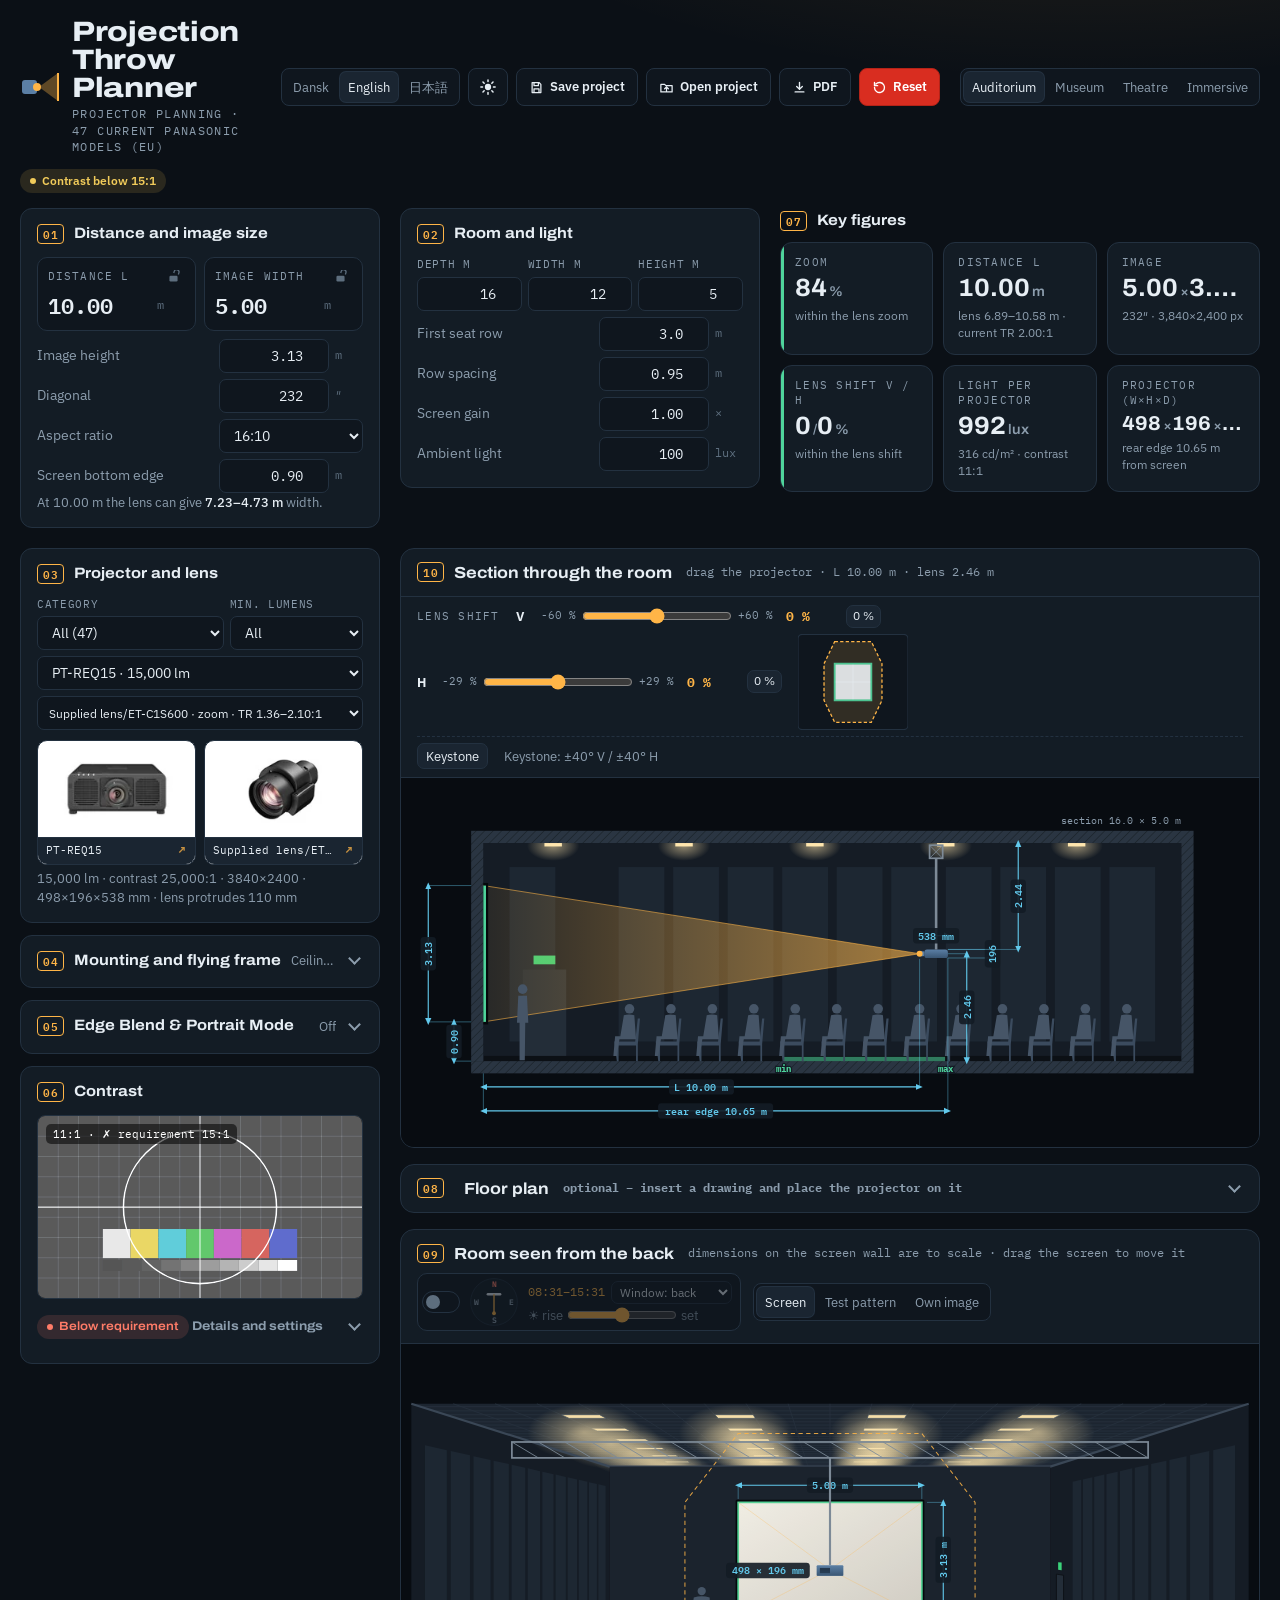
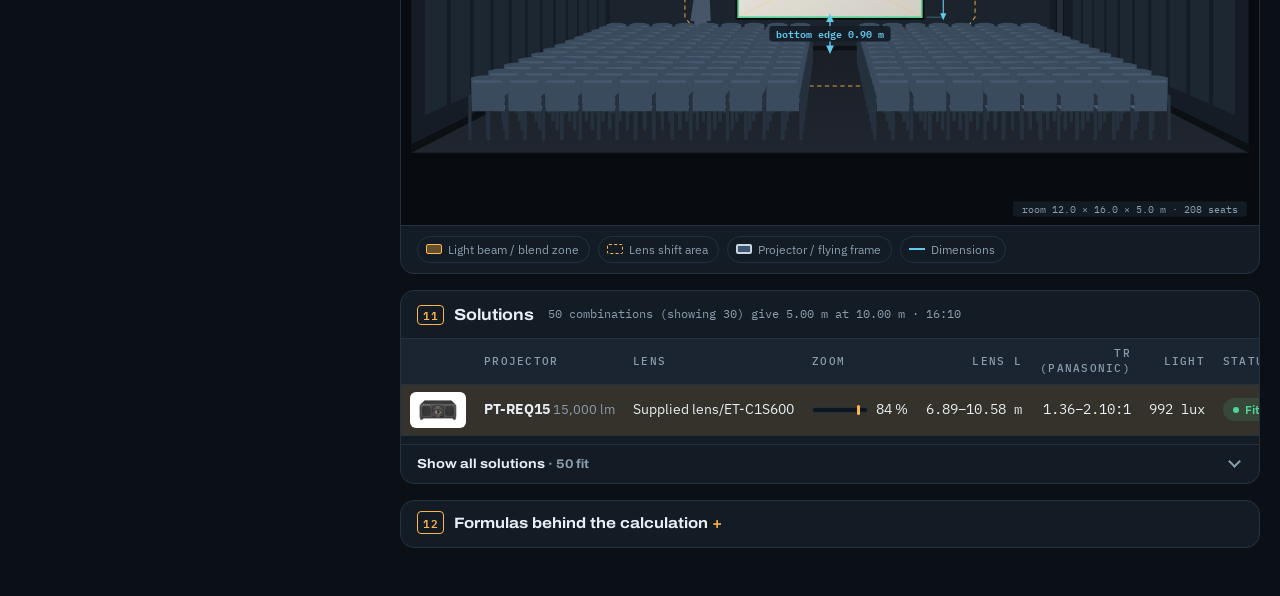
==== commit 678622d3: "Add files via upload" ====
--- a/index.html
+++ b/index.html
@@ -292,6 +292,12 @@
 svg.draw text.d{fill:var(--dim);font-weight:600}
 .legend{display:flex;flex-wrap:wrap;gap:14px;font-size:12px;color:var(--muted);padding:10px 16px;border-top:1px solid var(--line)}
 .legend i{display:inline-block;width:16px;height:10px;border-radius:2px;margin-right:6px;vertical-align:-1px}
+.lgtog{gap:8px;align-items:center}
+.lgtog button{font:inherit;font-size:12px;color:var(--muted);background:transparent;border:1px solid var(--line);border-radius:999px;padding:4px 10px 4px 8px;cursor:pointer;display:inline-flex;align-items:center}
+.lgtog button:hover{border-color:var(--faint);color:var(--ink)}.lgtog button:focus-visible{outline:2px solid var(--beam);outline-offset:2px}
+.lgtog button[aria-pressed=false]{opacity:.45;text-decoration:line-through;border-style:dashed}
+#front.h-beam .Lbeam,#front.h-shift .Lshift,#front.h-pj .Lpj,#front.h-dim .Ldim{display:none}
+@media print{.lgtog button[aria-pressed=false]{display:none}}
 
 .tbl{overflow-x:auto}
 #solView th,#solView td{padding:7px 9px}#solView th{white-space:normal}#solView .zbar{width:56px}
@@ -546,11 +552,11 @@
           <div class="tbl"><table id="immTbl"></table></div>
           <div class="hint" id="immHint"></div>
         </div>
-        <div class="legend">
-          <span><i style="background:var(--beam-a);border:1px solid var(--beam)"></i>Lysstråle / blend-zone</span>
-          <span><i style="border:1px dashed var(--beam)"></i>Lens shift-område</span>
-          <span><i style="background:var(--pj);border:2px solid var(--frame)"></i>Projektor / flyramme</span>
-          <span><i style="border-top:2px solid var(--dim);height:0;border-radius:0"></i>Mål</span>
+        <div class="legend lgtog" id="lg9" role="group" aria-label="Vis/skjul i tegningen">
+          <button type="button" data-l9="beam" aria-pressed="true" title="Vis/skjul"><i style="background:var(--beam-a);border:1px solid var(--beam)"></i>Lysstråle / blend-zone</button>
+          <button type="button" data-l9="shift" aria-pressed="true" title="Vis/skjul"><i style="border:1px dashed var(--beam)"></i>Lens shift-område</button>
+          <button type="button" data-l9="pj" aria-pressed="true" title="Vis/skjul"><i style="background:var(--pj);border:2px solid var(--frame)"></i>Projektor / flyramme</button>
+          <button type="button" data-l9="dim" aria-pressed="true" title="Vis/skjul"><i style="border-top:2px solid var(--dim);height:0;border-radius:0"></i>Mål</button>
         </div>
       </section>
 
@@ -917,7 +923,7 @@
   if(S.venue==='theater'&&S.sb<STH()-1e-6){S.sb=Math.round(STH()*100)/100;const r5=calc();if(!r5.P.length&&!S.blend)S.py=S.sb+r5.CH/2-r5.inv*r5.off*r5.H}  // lærredet står på scenen
   if(S.sb<0){S.sb=0;const r4=calc();if(!r4.P.length&&!S.blend)S.py=S.sb+r4.CH/2-r4.inv*r4.off*r4.H}{const r3=calc();if(REAR()){const mx=Math.max(1,STAGE()-1.1);if(S.bsd>mx){S.bsd=mx;hit('bsd')}}const over=Math.max(r3.outBack,S.L)-DEPTH();if(over>1e-6&&!S.lockL){S.L=Math.max(.2,S.L-over);hit('depth');CLAMP+=REAR()?'Afstanden er begrænset, så projektoren er inden for bagscenen. ':'Afstanden er begrænset, så projektoren er inden for bagvæggen. '}}if(S.py>S.rh){S.py=S.rh;hit('pyTop')}if(S.py<0){S.py=0;hit('pyBot')}}
 /* ===== SPROG (dansk er kildesproget; engelsk og japansk oversættes på tekstniveau efter hver tegning) ===== */
-const I18N=[["Projektorplanlægning ·", "Projector planning ·", "プロジェクター計画 ·", 0], ["aktuelle Panasonic-modeller (EU)", "current Panasonic models (EU)", "現行パナソニックモデル（EU）", 0], ["Auditorium", "Auditorium", "講堂", 0], ["Museum", "Museum", "美術館", 0], ["Teater", "Theatre", "劇場", 0], ["Immersive", "Immersive", "イマーシブ", 0], ["Tema for lokalet", "Room theme", "部屋のテーマ", 0], ["Sprog", "Language", "言語", 0], ["Kontrast under #:#", "Contrast below #:#", "コントラスト #:# 未満", 0], ["Afstand og billedstørrelse", "Distance and image size", "投写距離と画面サイズ", 0], ["Afstand L", "Distance L", "投写距離 L", 0], ["Billedbredde", "Image width", "画面幅", 0], ["Billedhøjde", "Image height", "画面高さ", 0], ["Diagonal", "Diagonal", "対角", 0], ["Format", "Aspect ratio", "アスペクト比", 0], ["Billedformat", "Aspect ratio", "アスペクト比", 0], ["Lærredets underkant", "Screen bottom edge", "スクリーン下端", 0], ["Ved # m kan linsen give", "At # m the lens can give", "# m でのレンズ投写幅：", 0], ["bredde.", "width.", "。", 0], ["Fast linse: ved # m bliver billedet", "Fixed lens: at # m the image is", "固定レンズ：# m で画面幅", 0], ["bredt.", "wide.", "。", 0], ["Samlet billede. Pr. projektor:", "Combined image. Per projector:", "合成画面。プロジェクターごと：", 0], ["Bredden kommer fra plantegningen.", "The width comes from the floor plan.", "幅は図面から取得しています。", 0], ["Billedet er gjort så bredt som rummet.", "The image has been made as wide as the room.", "画面を部屋の幅に合わせました。", 0], ["Billedet er gjort så højt som rummet.", "The image has been made as tall as the room.", "画面を部屋の高さに合わせました。", 0], ["Lærredets underkant er sænket, så lærredet er under loftet.", "The screen bottom edge has been lowered so the screen is below the ceiling.", "スクリーンが天井より下になるよう下端を下げました。", 0], ["Afstanden er begrænset, så projektoren er inden for bagvæggen.", "The distance has been limited so the projector is inside the back wall.", "プロジェクターが後壁の内側に収まるよう距離を制限しました。", 0], ["Afstanden er begrænset, så projektoren er inden for bagscenen.", "The distance has been limited so the projector is inside the backstage.", "プロジェクターがバックステージ内に収まるよう距離を制限しました。", 0], ["Passer ikke: # m og # m bredde – med denne optik skal afstanden være #–# m for # m bredde", "Does not fit: # m and # m width – with this lens the distance must be #–# m for # m width", "不適合：# m・幅 # m – このレンズでは幅 # m に #–# m の距離が必要", 0], ["Passer ikke: afstand # m – med denne optik skal afstanden være #–# m for # m bredde", "Does not fit: distance # m – with this lens the distance must be #–# m for # m width", "不適合：距離 # m – このレンズでは幅 # m に #–# m の距離が必要", 0], ["Passer ikke: bredde # m – med denne optik skal afstanden være #–# m for # m bredde", "Does not fit: width # m – with this lens the distance must be #–# m for # m width", "不適合：幅 # m – このレンズでは幅 # m に #–# m の距離が必要", 0], ["Passer ikke: # m og # m bredde – med denne optik skal afstanden være # m for # m bredde", "Does not fit: # m and # m width – with this lens the distance must be # m for # m width", "不適合：# m・幅 # m – このレンズでは幅 # m に # m の距離が必要", 0], ["Passer: # m og # m bredde", "Fits: # m and # m width", "適合：# m・幅 # m", 0], ["Passer: afstand # m", "Fits: distance # m", "適合：距離 # m", 0], ["Passer: bredde # m", "Fits: width # m", "適合：幅 # m", 0], ["Lås afstanden – så kan du se, om projektor og optik passer", "Lock the distance – to see whether projector and lens fit", "距離をロック – プロジェクターとレンズが適合するか確認できます", 0], ["Lås billedbredden – så kan du se, om projektor og optik passer", "Lock the image width – to see whether projector and lens fit", "画面幅をロック – プロジェクターとレンズが適合するか確認できます", 0], ["Afstanden er låst – klik for at låse op", "The distance is locked – click to unlock", "距離はロック中 – クリックで解除", 0], ["Billedbredden er låst – klik for at låse op", "The image width is locked – click to unlock", "画面幅はロック中 – クリックで解除", 0], ["Grænsen for rummet er nået", "The room limit has been reached", "部屋の限界に達しました", 0], ["Rum og lys", "Room and light", "部屋と照明", 0], ["Dybde m", "Depth m", "奥行 m", 0], ["Bredde m", "Width m", "幅 m", 0], ["Højde m", "Height m", "高さ m", 0], ["Første stolerække", "First seat row", "最前列", 0], ["Publikum fra", "Audience from", "観客位置", 0], ["Rækkeafstand", "Row spacing", "列間隔", 0], ["Stolerækker (bagerst)", "Seat rows (at the back)", "座席列（後方）", 0], ["Projektion", "Projection", "投写方式", 0], ["Front- eller bagprojektion", "Front or rear projection", "フロントまたはリア投写", 0], ["Forfra", "Front", "フロント", 0], ["Bagfra", "Rear", "リア", 0], ["Bagscene (lærred → bagvæg)", "Backstage (screen → back wall)", "バックステージ（スクリーン→後壁）", 0], ["Lærred gain", "Screen gain", "スクリーンゲイン", 0], ["Omgivelseslys", "Ambient light", "環境光", 0], ["stk", "pcs", "台", 0], ["Zoom", "Zoom", "ズーム", 0], ["inden for linsens zoom", "within the lens zoom", "レンズのズーム範囲内", 0], ["uden for linsens zoom", "outside the lens zoom", "レンズのズーム範囲外", 0], ["linse #–# m · TR #:#", "lens #–# m · TR #:#", "レンズ #–# m · TR #:#", 0], ["fast linse · TR #:#", "fixed lens · TR #:#", "固定レンズ · TR #:#", 0], ["Billede", "Image", "画面", 0], ["samlet", "total", "合計", 0], ["Lens shift V / H", "Lens shift V / H", "レンズシフト V / H", 0], ["inden for linsens shift", "within the lens shift", "レンズシフト範囲内", 0], ["uden for linsens shift", "outside the lens shift", "レンズシフト範囲外", 0], ["fast offset # % + shift", "fixed offset # % + shift", "固定オフセット # % + シフト", 0], ["Lys pr. projektor", "Light per projector", "プロジェクターごとの照度", 0], ["# cd/m² · kontrast #:#", "# cd/m² · contrast #:#", "# cd/m² · コントラスト #:#", 0], ["Projektor (B×H×D)", "Projector (W×H×D)", "プロジェクター（幅×高×奥）", 0], ["Flyramme (B×H×D)", "Flying frame (W×H×D)", "フライングフレーム（幅×高×奥）", 0], ["bagkant # m fra lærred", "rear edge # m from screen", "後端までスクリーンから # m", 0], ["Projektor og linse", "Projector and lens", "プロジェクターとレンズ", 0], ["Kategori", "Category", "カテゴリー", 0], ["Alle (#)", "All (#)", "すべて (#)", 0], ["Alle", "All", "すべて", 0], ["Min. lumen", "Min. lumens", "最小ルーメン", 0], ["Projektormodel", "Projector model", "プロジェクターモデル", 0], ["Linse", "Lens", "レンズ", 0], ["Supplied lens", "Supplied lens", "付属レンズ", 0], ["· zoom", "· zoom", "· ズーム", 0], ["· fast", "· fixed", "· 固定", 0], ["# lm · kontrast #:#", "# lm · contrast #:#", "# lm · コントラスト #:#", 0], ["linse rager # mm frem", "lens protrudes # mm", "レンズ突出 # mm", 0], ["ultrakort kast (kabinet foran spejlet)", "ultra short throw (cabinet in front of the mirror)", "超短焦点（ミラー前に本体）", 0], ["L-formet linse (kabinet lodret)", "L-shaped lens (cabinet vertical)", "L字型レンズ（本体は縦置き）", 0], ["Montering og flyramme", "Mounting and flying frame", "設置とフライングフレーム", 0], ["Montering", "Mounting", "設置", 0], ["Loft · linse # m", "Ceiling · lens # m", "天吊り · レンズ # m", 0], ["Bord · linse # m", "Table · lens # m", "床置き · レンズ # m", 0], ["Bord / gulv", "Table / floor", "床置き", 0], ["Loft, inverteret", "Ceiling, inverted", "天吊り（反転）", 0], ["Flyramme", "Flying frame", "フライングフレーム", 0], ["Medregn flyramme", "Include flying frame", "フライングフレームを含める", 0], ["Rammemodel", "Frame model", "フレームモデル", 0], ["Egen ramme – indtast mål", "Custom frame – enter dimensions", "カスタムフレーム – 寸法入力", 0], ["Bredde mm", "Width mm", "幅 mm", 0], ["Højde mm", "Height mm", "高さ mm", 0], ["Dybde mm", "Depth mm", "奥行 mm", 0], ["Officielle mål fra Panasonic · # kg uden projektor", "Official Panasonic dimensions · # kg without projector", "パナソニック公式寸法 · プロジェクター除く # kg", 0], ["Egne mål.", "Custom dimensions.", "カスタム寸法。", 0], ["Panasonic har ikke offentliggjort mål for #. Skøn ud fra ET-RFD# – ret til de rigtige mål.", "Panasonic has not published dimensions for #. Estimated from ET-RFD# – correct to the real dimensions.", "パナソニックは # の寸法を公開していません。ET-RFD# からの推定 – 実寸に修正してください。", 0], ["Panasonic har ingen ramme i ET-RFD-serien til #. Skøn: projektor + # mm.", "Panasonic has no ET-RFD frame for #. Estimate: projector + # mm.", "# 用の ET-RFD フレームはありません。推定：プロジェクター + # mm。", 0], ["Edge blend", "Edge blend", "エッジブレンド", 0], ["Fra", "Off", "オフ", 0], ["Flere projektorer", "Multiple projectors", "複数プロジェクター", 0], ["Slå til for flere projektorer, der danner ét billede med overlap.", "Turn on for several projectors forming one image with overlap.", "オンにすると複数台で重ね合わせた1つの画面を作ります。", 0], ["Projektorer vandret", "Projectors horizontal", "水平方向の台数", 0], ["Projektorer lodret", "Projectors vertical", "垂直方向の台数", 0], ["Overlap (alle flader)", "Overlap (all surfaces)", "オーバーラップ（全面）", 0], ["Overlap", "Overlap", "オーバーラップ", 0], ["Billede pr. projektor", "Image per projector", "プロジェクターごとの画面", 0], ["Blend-zone", "Blend zone", "ブレンド領域", 0], ["afstand mellem projektorer # m", "distance between projectors # m", "プロジェクター間隔 # m", 0], ["Kontrast", "Contrast", "コントラスト", 0], ["Under krav", "Below requirement", "要件未満", 0], ["Opfylder krav", "Meets requirement", "要件を満たす", 0], ["Detaljer og indstillinger", "Details and settings", "詳細と設定", 0], ["krav #", "requirement #", "要件 #", 0], ["krav", "req.", "要件", 0], ["Hvid", "White", "白", 0], ["Sort", "Black", "黒", 0], ["Krav", "Requirement", "要件", 0], ["Kontrastkrav", "Contrast requirement", "コントラスト要件", 0], ["Passiv visning · #:#", "Passive viewing · #:#", "受動的視聴 · #:#", 0], ["Enkle beslutninger · #:#", "Basic decision making · #:#", "基本的な判断 · #:#", 0], ["Analytisk · #:#", "Analytical · #:#", "分析的 · #:#", 0], ["Fuld video · #:#", "Full motion video · #:#", "フルモーションビデオ · #:#", 0], ["Passiv visning", "Passive viewing", "受動的視聴", 0], ["Eget krav…", "Custom requirement…", "カスタム要件…", 0], ["Eget minimum", "Custom minimum", "カスタム最小値", 0], ["passiv visning", "passive viewing", "受動的視聴", 0], ["enkle beslutninger", "basic decision making", "基本的な判断", 0], ["analytisk", "analytical", "分析的", 0], ["fuld video", "full motion video", "フルモーションビデオ", 0], ["eget krav", "custom requirement", "カスタム要件", 0], ["Opfylder #:#", "Meets #:#", "#:# を満たす", 0], ["Under kravet #:# – mangler #× kontrast", "Below the #:# requirement – needs #× more contrast", "#:# 要件未満 – コントラストが #× 不足", 0], ["Under #:#", "Below #:#", "#:# 未満", 0], ["blend-zone #:#", "blend zone #:#", "ブレンド領域 #:#", 0], ["blend #:#", "blend #:#", "ブレンド #:#", 0], ["Omgivelseslys på lærred", "Ambient light on screen", "スクリーン上の環境光", 0], ["Projektorens kontrast", "Projector contrast", "プロジェクターのコントラスト", 0], ["Stablede projektorer", "Stacked projectors", "スタック台数", 0], ["Simulering af billedet med den beregnede kontrast", "Simulation of the image with the calculated contrast", "計算されたコントラストでの画面シミュレーション", 0], ["Omgivelseslyset (# lux kunstlys + # lux sollys) står for", "The ambient light (# lux artificial + # lux sunlight) accounts for", "環境光（人工光 # lux + 日光 # lux）が占める割合：", 0], ["Omgivelseslyset står for", "The ambient light accounts for", "環境光が占める割合：", 0], ["af sortniveauet. Databladets kontrast er full on/off – ret til ANSI-kontrast for et mere realistisk tal. Krav efter ANSI/INFOCOMM #M-# (nu AVIXA V#): målt i lokalet med ANSI-skakbræt, så brug projektorens ANSI-kontrast.", "of the black level. The datasheet contrast is full on/off – change to ANSI contrast for a more realistic figure. Requirements per ANSI/INFOCOMM #M-# (now AVIXA V#): measured in the room with an ANSI checkerboard, so use the projector's ANSI contrast.", "（黒レベルに対して）。データシートのコントラストはフルオン/オフです – より現実的な値にはANSIコントラストを使用してください。要件は ANSI/INFOCOMM #M-#（現 AVIXA V#）：室内でANSIチェッカーボードにより測定するため、プロジェクターのANSIコントラストを使用してください。", 0], ["Sort niveau i blend-zonen er", "The black level in the blend zone is", "ブレンド領域の黒レベルは", 0], ["højere og #× i hjørnerne (synligt gråt bånd i mørke scener uden black level-korrektion).", "higher and #× in the corners (visible grey band in dark scenes without black level correction).", "倍高く、角では #×（黒レベル補正なしでは暗いシーンに灰色の帯が見えます）。", 0], ["højere (synligt gråt bånd i mørke scener uden black level-korrektion).", "higher (visible grey band in dark scenes without black level correction).", "倍高い（黒レベル補正なしでは暗いシーンに灰色の帯が見えます）。", 0], ["Plantegning", "Floor plan", "図面", 0], ["valgfri – indsæt en tegning og placér projektoren på den", "optional – insert a drawing and place the projector on it", "任意 – 図面を挿入してプロジェクターを配置", 0], ["indsat – ikke i brug", "inserted – not in use", "挿入済み – 未使用", 0], ["styrer afstand # m og bredde # m", "controls distance # m and width # m", "距離 # m と幅 # m を制御", 0], ["Indsæt plantegning…", "Insert floor plan…", "図面を挿入…", 0], ["# · Målestok", "# · Scale", "# · 縮尺", 0], ["# · Lærred", "# · Screen", "# · スクリーン", 0], ["# · Projektor", "# · Projector", "# · プロジェクター", 0], ["# · Målestok:", "# · Scale:", "# · 縮尺：", 0], ["# · Lærred:", "# · Screen:", "# · スクリーン：", 0], ["# · Projektor:", "# · Projector:", "# · プロジェクター：", 0], ["klik på to punkter med kendt afstand (fx en væg) og skriv afstanden i meter.", "click two points with a known distance (e.g. a wall) and enter the distance in metres.", "距離が分かっている2点（壁など）をクリックし、距離をメートルで入力。", 0], ["klik på lærredets venstre kant og derefter højre kant, set fra publikum.", "click the left edge of the screen and then the right edge, as seen from the audience.", "観客側から見てスクリーンの左端、次に右端をクリック。", 0], ["træk projektoren på plads. Afstand", "drag the projector into place. Distance", "プロジェクターをドラッグして配置。距離", 0], ["sideforskydning # m · lærred # m bredt (målestok # px/m)", "side offset # m · screen # m wide (scale # px/m)", "横オフセット # m · スクリーン幅 # m（縮尺 # px/m）", 0], ["Plantegningen er ikke i brug. Slå «Brug plantegningens mål» til.", "The floor plan is not in use. Turn on “Use floor plan dimensions”.", "図面は未使用です。「図面の寸法を使用」をオンにしてください。", 0], ["Afstand", "Distance", "距離", 0], ["Hold midt for lærredet", "Keep centred on the screen", "スクリーン中央に固定", 0], ["Brug plantegningens mål", "Use floor plan dimensions", "図面の寸法を使用", 0], ["Fjern", "Remove", "削除", 0], ["Ingen plantegning", "No floor plan", "図面なし", 0], ["Indsæt en PNG, JPG eller PDF. Sæt derefter målestok, markér lærredet og træk projektoren på plads.", "Insert a PNG, JPG or PDF. Then set the scale, mark the screen and drag the projector into place.", "PNG・JPG・PDFを挿入し、縮尺を設定、スクリーンを指定してプロジェクターを配置します。", 0], ["Læser PDF…", "Reading PDF…", "PDFを読み込み中…", 0], ["PDF-læseren kunne ikke hentes. Indsæt tegningen som PNG eller JPG.", "The PDF reader could not be loaded. Insert the drawing as PNG or JPG.", "PDFリーダーを読み込めません。PNGまたはJPGで挿入してください。", 0], ["PDF’en kunne ikke læses. Gem første side som PNG eller JPG og indsæt den i stedet.", "The PDF could not be read. Save the first page as PNG or JPG and insert that instead.", "PDFを読み込めません。1ページ目をPNGかJPGで保存して挿入してください。", 0], ["Værktøj", "Tool", "ツール", 0], ["Plantegning med projektor", "Floor plan with projector", "プロジェクター付き図面", 0], ["Lokalet set bagfra", "Room seen from the back", "後方から見た部屋", 0], ["mål på lærredsvæggen er i målestok", "dimensions on the screen wall are to scale", "スクリーン壁の寸法は縮尺通り", 0], ["Lærredet vender mod #° (#)", "The screen faces #° (#)", "スクリーンの向き #° (#)", 0], ["Kompas: klik i den retning lærredet vender mod publikum", "Compass: click in the direction the screen faces the audience", "方位：スクリーンが観客側を向く方向をクリック", 0], ["Sollys til/fra", "Sunlight on/off", "日光 オン/オフ", 0], ["Medregn sollys", "Include sunlight", "日光を含める", 0], ["Sollys er slået fra", "Sunlight is off", "日光はオフ", 0], ["Solhøjde #°, retning #° · København, i dag", "Sun elevation #°, direction #° · Copenhagen, today", "太陽高度 #°・方位 #° · コペンハーゲン、本日", 0], ["Solens position fra solopgang til solnedgang", "Sun position from sunrise to sunset", "日の出から日の入りまでの太陽位置", 0], ["Vinduer", "Windows", "窓", 0], ["Vindue: bag", "Window: back", "窓：後方", 0], ["Vindue: venstre", "Window: left", "窓：左", 0], ["Vindue: højre", "Window: right", "窓：右", 0], ["Vindue: sider", "Window: sides", "窓：両側", 0], ["Vindue: ingen", "Window: none", "窓：なし", 0], ["Vindue: custom", "Window: custom", "窓：カスタム", 0], ["Vindue venstre væg # – klik for at fjerne", "Window left wall # – click to remove", "左壁の窓 # – クリックで削除", 0], ["Vindue højre væg # – klik for at fjerne", "Window right wall # – click to remove", "右壁の窓 # – クリックで削除", 0], ["Vindue venstre væg # – klik for at tilføje", "Window left wall # – click to add", "左壁の窓 # – クリックで追加", 0], ["Vindue højre væg # – klik for at tilføje", "Window right wall # – click to add", "右壁の窓 # – クリックで追加", 0], ["Ovenlys # – klik for at fjerne", "Skylight # – click to remove", "天窓 # – クリックで削除", 0], ["Ovenlys # – klik for at tilføje", "Skylight # – click to add", "天窓 # – クリックで追加", 0], ["klik på et vindue for at fjerne/tilføje · # af # aktive", "click a window to remove/add · # of # active", "窓をクリックで削除/追加 · # / # 有効", 0], ["☀ op", "☀ rise", "☀ 日の出", 0], ["ned", "set", "日の入り", 0], ["mørkt", "dark", "暗い", 0], ["Indhold på lærredet", "Content on the screen", "スクリーンの内容", 0], ["Lærred", "Screen", "スクリーン", 0], ["Testbillede", "Test pattern", "テストパターン", 0], ["Eget billede", "Own image", "自分の画像", 0], ["Vælg et billede fra din computer", "Choose an image from your computer", "コンピューターから画像を選択", 0], ["Klik igen for at skifte billede", "Click again to change image", "もう一度クリックで画像を変更", 0], ["Klik «Eget billede» for at vælge et billede", "Click “Own image” to choose an image", "「自分の画像」をクリックして画像を選択", 0], ["Lokalet set bagfra med lærred og projektor", "Room seen from the back with screen and projector", "スクリーンとプロジェクターのある部屋（後方から）", 0], ["underkant # m", "bottom edge # m", "下端 # m", 0], ["lokale # × # × # m · # pladser", "room # × # × # m · # seats", "部屋 # × # × # m · # 席", 0], ["lokale # × # × # m", "room # × # × # m", "部屋 # × # × # m", 0], ["Flader", "Surfaces", "投写面", 0], ["Projektionsflader", "Projection surfaces", "投写面", 0], ["Front-væg", "Front wall", "正面壁", 0], ["Venstre væg", "Left wall", "左壁", 0], ["Højre væg", "Right wall", "右壁", 0], ["Gulv", "Floor", "床", 0], ["Front (lærred)", "Front (screen)", "正面（スクリーン）", 0], ["Lysstråle / blend-zone", "Light beam / blend zone", "光線 / ブレンド領域", 0], ["Lens shift-område", "Lens shift area", "レンズシフト範囲", 0], ["Projektor / flyramme", "Projector / flying frame", "プロジェクター / フレーム", 0], ["Mål", "Dimensions", "寸法", 0], ["Snit gennem lokalet", "Section through the room", "部屋の断面", 0], ["Snit gennem lokalet set fra siden", "Section through the room seen from the side", "側面から見た部屋の断面", 0], ["træk projektoren · L # m · linse # m", "drag the projector · L # m · lens # m", "プロジェクターをドラッグ · L # m · レンズ # m", 0], ["H-shift: projektor # m til højre", "H-shift: projector # m to the right", "水平シフト：プロジェクター右へ # m", 0], ["H-shift: projektor # m til venstre", "H-shift: projector # m to the left", "水平シフト：プロジェクター左へ # m", 0], ["Lodret lens shift", "Vertical lens shift", "垂直レンズシフト", 0], ["Vandret lens shift", "Horizontal lens shift", "水平レンズシフト", 0], ["Lens shift-område med billedets position", "Lens shift area with image position", "画面位置とレンズシフト範囲", 0], ["Lens shift", "Lens shift", "レンズシフト", 0], ["L # m", "L # m", "L # m", 0], ["bagkant # m", "rear edge # m", "後端 # m", 0], ["# række # m", "row # # m", "# 列目 # m", 0], ["publikum fra # m", "audience from # m", "観客位置 # m", 0], ["snit # × # m", "section # × # m", "断面 # × # m", 0], ["bagscene # m", "backstage # m", "バックステージ # m", 0], ["fast", "fixed", "固定", 0], ["Løsninger", "Solutions", "解決策", 0], ["# kombinationer (viser #) giver # m ved # m · #:#", "# combinations (showing #) give # m at # m · #:#", "# 通りの組み合わせ（# 件表示）で # m 距離で # m 幅 · #:#", 0], ["# kombinationer giver # m ved # m · #:#", "# combinations give # m at # m · #:#", "# 通りの組み合わせで # m 距離で # m 幅 · #:#", 0], ["· pr. projektor", "· per projector", "· プロジェクターごと", 0], ["Projektor", "Projector", "プロジェクター", 0], ["Linsens L", "Lens L", "レンズ L", 0], ["Throw ratio", "Throw ratio", "スローレシオ", 0], ["Lys", "Light", "照度", 0], ["Status", "Status", "状態", 0], ["Passer", "Fits", "適合", 0], ["For tæt", "Too close", "近すぎ", 0], ["For langt", "Too far", "遠すぎ", 0], ["Tæt på:", "Close:", "近い：", 0], ["Vis alle løsninger", "Show all solutions", "すべての解決策を表示", 0], ["· # passer", "· # fit", "· # 件適合", 0], ["Resultater", "Results", "結果", 0], ["Udstyr", "Equipment", "機材", 0], ["Formler bag beregningen", "Formulas behind the calculation", "計算式", 0], ["Afstand (Panasonic):", "Distance (Panasonic):", "投写距離（パナソニック）：", 0], ["Størrelse:", "Size:", "サイズ：", 0], ["fast linse", "fixed lens", "固定レンズ", 0], ["samlet bredde", "total width", "合計幅", 0], ["lærredcentrum", "screen centre", "スクリーン中心", 0], ["linsehøjde", "lens height", "レンズ高さ", 0], ["Fysisk:", "Physical:", "物理寸法：", 0], ["mm frem foran kabinettet", "mm in front of the cabinet", "mm 本体から突出", 0], ["linse rager", "lens protrudes", "レンズ突出", 0], ["ultrakort kast: L måles til spejlet, kabinettet står mellem spejl og lærred (Panasonic-mål)", "ultra short throw: L is measured to the mirror, the cabinet stands between mirror and screen (Panasonic dimensions)", "超短焦点：L はミラーまでの距離、本体はミラーとスクリーンの間（パナソニック寸法）", 0], ["L-formet linse: kabinettet står lodret under linsehovedet", "L-shaped lens: the cabinet stands vertically below the lens head", "L字型レンズ：本体はレンズヘッドの下に縦置き", 0], ["kabinet", "cabinet", "本体", 0], ["ramme", "frame", "フレーム", 0], ["nærmest lærred", "nearest screen", "スクリーン最近点", 0], ["bagkant", "rear edge", "後端", 0], ["Skygge:", "Shadow:", "影：", 0], ["strålens underkant ved række z", "beam bottom edge at row z", "列 z での光線下端", 0], ["lærred_underkant", "screen_bottom", "スクリーン下端", 0], ["hoved i lyset", "head in the beam", "頭が光線内", 0], ["Belysning:", "Illuminance:", "照度：", 0], ["Luminans:", "Luminance:", "輝度：", 0], ["Kontrast:", "Contrast:", "コントラスト：", 0], ["omg.", "amb.", "環境", 0], ["kontrast", "contrast", "コントラスト", 0], ["inkl. sollys", "incl. sunlight", "日光含む", 0], ["Opstillingen virker", "The setup works", "設置OK", 0], ["Uden for zoom", "Outside zoom", "ズーム範囲外", 0], ["Afstand passer ikke", "Distance does not fit", "距離不適合", 0], ["Størrelse uden for linsens område", "Size outside the lens range", "サイズがレンズ範囲外", 0], ["Uden for lens shift", "Outside lens shift", "レンズシフト範囲外", 0], ["Projektorer kolliderer", "Projectors collide", "プロジェクターが干渉", 0], ["Publikum i lysstrålen (# række)", "Audience in the beam (# row)", "観客が光線内（# 列）", 0], ["Publikum i lysstrålen (# rækker)", "Audience in the beam (# rows)", "観客が光線内（# 列）", 0], ["Publikum i lysstrålen", "Audience in the beam", "観客が光線内", 0], ["Rum:", "Room:", "部屋：", 0], ["for bredt", "too wide", "幅超過", 0], ["for dybt", "too deep", "奥行超過", 0], ["bagscenen er for lav", "backstage too shallow", "バックステージ不足", 0], ["lærred for højt", "screen too high", "スクリーンが高すぎ", 0], ["over loftet", "above the ceiling", "天井より上", 0], ["under gulvet", "below the floor", "床より下", 0], ["projektor for tæt på", "projector too close", "プロジェクターが近すぎ", 0], ["projektor for langt væk", "projector too far", "プロジェクターが遠すぎ", 0], ["✓ placering virker", "✓ position works", "✓ 配置OK", 0], ["✗ uden for zoom", "✗ outside zoom", "✗ ズーム範囲外", 0], ["✗ tjek shift/størrelse", "✗ check shift/size", "✗ シフト/サイズ確認", 0], ["linse kaster # m", "lens throws # m", "レンズ投写 # m", 0], ["lærred # m", "screen # m", "スクリーン # m", 0], ["Auto", "Auto", "自動", 0], ["Auto: største billede pr. projektor ud fra kastet", "Auto: largest image per projector from the throw", "自動：投写距離から最大の画面", 0], ["vandret", "horizontal", "水平", 0], ["lodret", "vertical", "垂直", 0], ["på langs", "lengthwise", "縦方向", 0], ["på tværs", "crosswise", "横方向", 0], ["billede", "image", "画面", 0], ["· blend", "· blend", "· ブレンド", 0], ["· kast", "· throw", "· 投写", 0], ["kast", "throw", "投写", 0], ["dækker kun # af # m – flere projektorer på tværs", "covers only # of # m – more projectors needed crosswise", "# / # m のみカバー – 横方向にさらに台数が必要", 0], ["kræver mindst # m kast – der er kun # m", "needs at least # m throw – only # m available", "最低 # m の投写距離が必要 – # m しかありません", 0], ["optikken kan ikke give et billede på # m afstand", "the lens cannot give an image at # m distance", "# m の距離ではこのレンズで投写できません", 0], ["optikkens største billede (#″)", "largest image of the lens (#″)", "レンズの最大画面 (#″)", 0], ["pr. projektor ligger uden for optikkens område", "per projector is outside the lens range", "（台あたり）がレンズ範囲外", 0], ["kan ikke dækkes", "cannot be covered", "カバーできません", 0], ["– vælg en anden optik", "– choose another lens", "– 別のレンズを選択", 0], ["Skriv et fast antal projektorer for at låse opdelingen – billedet tilpasses, så det fylder fladen med # % overlap, og kastet holdes inden for optikkens zoom (træk i projektorerne i «Lokalet set bagfra»).", "Enter a fixed number of projectors to lock the layout – the image is adjusted to fill the surface with # % overlap, and the throw is kept within the lens zoom (drag the projectors in “Room seen from the back”).", "台数を入力すると分割が固定されます – 画面は # % のオーバーラップで面を埋めるよう調整され、投写距離はレンズのズーム範囲内に保たれます（「後方から見た部屋」でプロジェクターをドラッグ）。", 0], ["Vælg en eller flere flader ovenfor.", "Choose one or more surfaces above.", "上で投写面を1つ以上選択してください。", 0], ["Vælg flader under «Lokalet set bagfra».", "Choose surfaces under “Room seen from the back”.", "「後方から見た部屋」で投写面を選択してください。", 0], ["træk for at flytte hele gruppen", "drag to move the whole group", "ドラッグでグループ全体を移動", 0], ["træk i en projektor for at flytte dens gruppe · hold musen over for at se, hvor den skyder hen, og billedets mål", "drag a projector to move its group · hover to see where it projects and the image size", "プロジェクターをドラッグでグループ移動 · マウスを重ねると投写先と画面寸法を表示", 0], ["Flade", "Surface", "投写面", 0], ["Billede pr. stk", "Image per unit", "台あたりの画面", 0], ["Projektorer", "Projectors", "プロジェクター", 0], ["I alt", "Total", "合計", 0], ["Træk i en projektor i «Lokalet set bagfra» for at flytte hele gruppen: på tværs ændrer kastafstanden, langs fladen forskyder billederne – overlappet (edge blend) bliver det samme.", "Drag a projector in “Room seen from the back” to move the whole group: across changes the throw distance, along the surface shifts the images – the overlap (edge blend) stays the same.", "「後方から見た部屋」でプロジェクターをドラッグするとグループ全体が移動します：横方向は投写距離を変更、面に沿うと画面がずれます – オーバーラップ（エッジブレンド）は変わりません。", 0], ["Beregnet med den valgte projektor og optik, uafhængigt af lærredet ovenfor.", "Calculated with the selected projector and lens, independent of the screen above.", "選択したプロジェクターとレンズで計算（上のスクリーンとは独立）。", 0], ["Front-væggen projiceres fra bagvæggen (# m kast), side-projektorerne hænger i loftet ved den modsatte væg (# m kast), gulv-projektorerne i loftet over gulvet (# m kast).", "The front wall is projected from the back wall (# m throw), the side projectors hang from the ceiling at the opposite wall (# m throw), the floor projectors from the ceiling above the floor (# m throw).", "正面壁は後壁から投写（# m）、側面用は反対側の壁際の天井に設置（# m）、床用は床上の天井に設置（# m）。", 0], ["Optikken står på widest zoom for størst muligt billede pr. projektor, med # % overlap til edge blend (indstilles under # Edge blend).", "The lens is at widest zoom for the largest possible image per projector, with # % overlap for edge blend (set under # Edge blend).", "レンズはワイド端で台あたり最大の画面、エッジブレンド用に # % のオーバーラップ（# エッジブレンドで設定）。", 0], ["Projektion på vægge fra loftet kræver lens shift og/eller geometrisk korrektion (warp).", "Projecting onto walls from the ceiling requires lens shift and/or geometric correction (warp).", "天井から壁への投写にはレンズシフトや幾何補正（ワープ）が必要です。", 0], ["Lys og kontrast er pr. projektor uden refleksioner – i et immersive rum lyser fladerne hinanden op, så den reelle kontrast bliver lavere.", "Light and contrast are per projector without reflections – in an immersive room the surfaces light each other, so the real contrast will be lower.", "照度とコントラストは反射を含まない台あたりの値です – イマーシブ空間では面同士が照らし合うため、実際のコントラストは低くなります。", 0], ["venstre væg: # projektorer i loftet, # m fra væggen (skyder vinkelret på snittet)", "left wall: # projectors in the ceiling, # m from the wall (projecting perpendicular to the section)", "左壁：天井に # 台、壁から # m（断面に垂直に投写）", 0], ["højre væg: # projektorer i loftet, # m fra væggen (skyder vinkelret på snittet)", "right wall: # projectors in the ceiling, # m from the wall (projecting perpendicular to the section)", "右壁：天井に # 台、壁から # m（断面に垂直に投写）", 0], ["front-væg: # projektorer, # m fra væggen", "front wall: # projectors, # m from the wall", "正面壁：# 台、壁から # m", 0], ["gulv: # projektorer, # m over gulvet", "floor: # projectors, # m above the floor", "床：# 台、床から # m", 0], ["Markér på siden (tegn og skriv), og tag så et skærmklip", "Mark up the page (draw and write), then take a screenshot", "ページに書き込み（描画・文字）してスクリーンショット", 0], ["Markeringsværktøj", "Markup tool", "マークアップツール", 0], ["✎ Markér", "✎ Mark up", "✎ マーク", 0], ["✎ Markerer…", "✎ Marking…", "✎ マーク中…", 0], ["✎ Tegn", "✎ Draw", "✎ 描く", 0], ["➜ Pil", "➜ Arrow", "➜ 矢印", 0], ["▭ Firkant", "▭ Box", "▭ 四角", 0], ["T Tekst", "T Text", "T 文字", 0], ["↶ Fortryd", "↶ Undo", "↶ 元に戻す", 0], ["Ryd alt", "Clear all", "すべて消去", 0], ["Færdig", "Done", "完了", 0], ["Rød", "Red", "赤", 0], ["Blå", "Blue", "青", 0], ["Grøn", "Green", "緑", 0], ["Skriv og tryk Enter", "Type and press Enter", "入力してEnter", 0], ["Tag derefter et skærmklip med", "Then take a screenshot with", "その後スクリーンショット：", 0], ["og sæt det ind i chatten med", "and paste it into the chat with", "チャットに貼り付け：", 0], ["Detalje · ultrakort kast", "Detail · ultra short throw", "詳細 · 超短焦点", 0], ["Fast afstand", "Fixed distance", "固定距離", 0], ["findes ikke på denne model – bruger #.", "is not available on this model – using #.", "このモデルにはありません – # を使用。", 0], ["Den valgte kombination understøtter ikke #.", "The selected combination does not support #.", "選択した組み合わせは # に対応していません。", 0], ["Lærredet vender mod #° (N)", "The screen faces #° (N)", "スクリーンの向き #°（北）", 0], ["Lærredet vender mod #° (NØ)", "The screen faces #° (NE)", "スクリーンの向き #°（北東）", 0], ["Lærredet vender mod #° (Ø)", "The screen faces #° (E)", "スクリーンの向き #°（東）", 0], ["Lærredet vender mod #° (SØ)", "The screen faces #° (SE)", "スクリーンの向き #°（南東）", 0], ["Lærredet vender mod #° (S)", "The screen faces #° (S)", "スクリーンの向き #°（南）", 0], ["Lærredet vender mod #° (SV)", "The screen faces #° (SW)", "スクリーンの向き #°（南西）", 0], ["Lærredet vender mod #° (V)", "The screen faces #° (W)", "スクリーンの向き #°（西）", 0], ["Lærredet vender mod #° (NV)", "The screen faces #° (NW)", "スクリーンの向き #°（北西）", 0], ["#. række # m", "row # · # m", "# 列目 # m", 0], ["Åbn specifikationer hos Panasonic", "Open specifications at Panasonic", "パナソニックで仕様を開く", 0], ["– specifikationer hos Panasonic", "– specifications at Panasonic", "– パナソニックの仕様", 0], ["Indbygget standardlinse", "Built-in standard lens", "内蔵標準レンズ", 0], ["Intet billede", "No image", "画像なし", 0], ["Henter billede…", "Loading image…", "画像を読み込み中…", 0], ["Pixels langs", "Pixels along", "ピクセル数：", 0], ["(samlet, efter overlap)", "(total, after overlap)", "（合計、オーバーラップ後）", 0], ["Ingen valgt flade i denne retning", "No surface selected in this direction", "この方向の投写面が選択されていません", 0], ["venstre væg", "left wall", "左壁", 0], ["højre væg", "right wall", "右壁", 0], ["front-væg", "front wall", "正面壁", 0], ["gulv", "floor", "床", 0], ["Skift til lys tilstand", "Switch to light mode", "ライトモードに切替", 0], ["Skift til mørk tilstand", "Switch to dark mode", "ダークモードに切替", 0], ["Mørk tilstand til/fra", "Dark mode on/off", "ダークモード オン/オフ", 0], ["2 · Lærred:", "2 · Screen:", "2 · スクリーン：", 0], ["tryk på lærredets venstre kant (set fra publikum) og træk hen til højre kant – længden vises i meter. Træk bagefter i de to punkter for at flytte eller rotere lærredet. Bredden kan også rettes under # «Billedbredde».", "press on the left edge of the screen (seen from the audience) and drag to the right edge – the length is shown in metres. Afterwards drag the two points to move or rotate the screen. The width can also be edited under # “Image width”.", "スクリーンの左端（観客側から見て）を押して右端までドラッグ – 長さがメートルで表示されます。その後、2つの点をドラッグしてスクリーンを移動・回転できます。幅は # 「画面幅」でも変更できます。", 0], ["3 · Projektor:", "3 · Projector:", "3 · プロジェクター：", 0], ["klik eller træk projektoren på plads – den holder sig inden for billedets bredde og optikkens zoom. Afstand", "click or drag the projector into place – it stays within the image width and the lens zoom. Distance", "クリックまたはドラッグで配置 – 画面幅とレンズのズーム範囲内に保たれます。距離", 0], ["Bredden er koblet til lærredet på plantegningen.", "The width is linked to the screen on the floor plan.", "幅は図面上のスクリーンと連動しています。", 0], ["lærred # m", "screen # m", "スクリーン # m", 0], ["Scenedybde", "Stage depth", "ステージ奥行", 0], ["Scenehøjde", "Stage height", "ステージ高さ", 0], ["Alle flader", "All surfaces", "全ての面", 0], ["Projektor pr. flade", "Projector per surface", "面ごとのプロジェクター", 0], ["har sin egen projektor og optik.", "has its own projector and lens.", "には専用のプロジェクターとレンズが設定されています。", 0], ["Brug standard", "Use default", "標準を使用", 0], ["bruger standard (alle flader). Vælg en model eller optik herunder for at give fladen sin egen.", "uses the default (all surfaces). Choose a model or lens below to give this surface its own.", "は標準（全ての面）を使用しています。下でモデルまたはレンズを選ぶと、この面専用になります。", 0], ["Fladen er slået fra under «Lokalet set bagfra».", "The surface is switched off under “Room seen from the back”.", "この面は「後方から見た部屋」でオフになっています。", 0], ["Standard for alle flader uden egen projektor. Vælg en flade for at give den en anden model eller optik.", "Default for all surfaces without their own projector. Choose a surface to give it a different model or lens.", "専用プロジェクターのない全ての面の標準です。面を選ぶと別のモデルやレンズを設定できます。", 0], ["Hver flade beregnes med sin projektor og optik fra 03 (standard eller fladens egen), uafhængigt af lærredet ovenfor.", "Each surface is calculated with its projector and lens from 03 (default or the surface's own), independent of the screen above.", "各面は03で選んだプロジェクターとレンズ（標準または面専用）で計算され、上のスクリーンとは独立しています。", 0], ["Auto vælger det mindste antal projektorer og tilpasser billedet, så det præcis fylder fladen.", "Auto picks the fewest projectors and fits the image so it exactly fills the surface.", "自動は最少台数を選び、面をちょうど埋めるよう画面を合わせます。", 0], ["Auto: færrest mulige projektorer", "Auto: fewest possible projectors", "自動：最少台数", 0], ["drejet 90°", "rotated 90°", "90°回転", 0], ["Færre med", "Fewer with", "より少ない台数：", 0], ["Brug", "Use", "使用", 0], ["Med den bedste optik pr. flade:", "With the best lens per surface:", "面ごとに最適なレンズで：", 0], ["i stedet for # projektorer", "instead of # projectors", "（現在 # 台）", 0], ["Færrest projektorer", "Fewest projectors", "最少台数にする", 0], ["Publikum", "Audience", "観客", 0], ["Vis", "Show", "表示", 0], ["Skjul", "Hide", "非表示", 0], ["Vis eller skjul publikum", "Show or hide audience", "観客の表示／非表示", 0], ["Taleren skygger foran lærredet", "Presenter casts a shadow in front of the screen", "発表者がスクリーン前で影を落とします", 0], ["skygger", "shadow", "影", 0], ["Pixels (samlet)", "Pixels (total)", "ピクセル（合計）", 0], ["Nulstil", "Reset", "リセット", 0], ["Klik igen for at nulstille", "Click again to reset", "もう一度クリックでリセット", 0], ["Nulstil alle indstillinger til standard", "Reset all settings to default", "全ての設定を初期値に戻す", 0], ["Hver flade beregnes med sin egen projektor og optik, uafhængigt af lærredet.", "Each surface is calculated with its own projector and lens, independent of the screen.", "各面はそれぞれのプロジェクターとレンズで、スクリーンとは独立して計算されます。", 0], ["Front-væggen projiceres fra bagvæggen, side-projektorerne hænger i loftet ved den modsatte væg, og gulv-projektorerne i loftet over gulvet – det faktiske kast pr. flade står i tabellen.", "The front wall is projected from the back wall, the side projectors hang from the ceiling at the opposite wall, and the floor projectors from the ceiling above the floor – the actual throw per surface is shown in the table.", "正面壁は後壁から投写、側面用は反対側の壁際の天井、床用は床上の天井に設置 – 面ごとの実際の投写距離は表に記載されています。", 0], ["Auto vælger færrest mulige projektorer og tilpasser billedet, så det præcis fylder fladen med # % overlap (indstilles under # Edge blend).", "Auto picks the fewest possible projectors and fits the image so it exactly fills the surface with # % overlap (set under # Edge blend).", "自動は最少台数を選び、# % のオーバーラップで面をちょうど埋めるよう画面を合わせます（# エッジブレンドで設定）。", 0], ["Nøgletal", "Key figures", "主要数値", 0], ["Projektorer i alt", "Projectors in total", "プロジェクター合計", 0], ["Flader", "Surfaces", "投写面", 0], ["af #", "of #", "/ #", 0], ["Pixels i alt", "Total pixels", "総ピクセル", 0], ["alle flader, overlap talt én gang", "all surfaces, overlap counted once", "全ての面、オーバーラップは1回のみ計上", 0], ["Kast", "Throw", "投写距離", 0], ["korteste og længste kast", "shortest and longest throw", "最短と最長の投写距離", 0], ["Mindste lys", "Lowest light", "最小照度", 0], ["Laveste kontrast", "Lowest contrast", "最低コントラスト", 0], ["krav #:#", "requirement #:#", "要件 #:#", 0], ["kan ikke dækkes", "cannot be covered", "カバーできません", 0], ["ingen flader valgt", "no surfaces selected", "面が選択されていません", 0], ["vælg flader under «Lokalet set bagfra»", "choose surfaces under “Room seen from the back”", "「後方から見た部屋」で面を選択", 0], ["Taleren skygger, hvis han går ind foran lærredet", "The presenter casts a shadow if he walks in front of the screen", "発表者がスクリーン前に入ると影になります", 0], ["aktuel TR", "current TR", "現在のTR", 0], ["Throw ratio (Panasonic)", "Throw ratio (Panasonic)", "スローレシオ（Panasonic）", 0], ["flader og projektorer set fra siden", "surfaces and projectors seen from the side", "横から見た投写面とプロジェクター", 0], ["linse #–# m · aktuel TR #:#", "lens #–# m · current TR #:#", "レンズ #–# m · 現在のTR #:#", 0], ["aktuel TR #:#", "current TR #:#", "現在のTR #:#", 0], ["lærred forskudt # m til højre", "screen offset # m to the right", "スクリーンを右へ # m 移動", 0], ["lærred forskudt # m til venstre", "screen offset # m to the left", "スクリーンを左へ # m 移動", 0], ["træk i lærredet for at flytte det", "drag the screen to move it", "スクリーンをドラッグして移動", 0], ["Gem hele siden som PDF", "Save the whole page as PDF", "ページ全体をPDFで保存", 0], ["TR (Panasonic)", "TR (Panasonic)", "TR（Panasonic）", 0], ["foran kabinettet", "in front of the cabinet", "本体の前方", 0], ["Taleren skygger på lærredet", "The presenter casts a shadow on the screen", "発表者がスクリーンに影を落としています", 0], ["Træk for at flytte taleren", "Drag to move the presenter", "ドラッグして発表者を移動", 0], ["H pr. projektor", "H per projector", "プロジェクターごとのH", 0], ["(træk hver projektor ud til siden inden for dens lens shift)", "(drag each projector sideways within its lens shift)", "（各プロジェクターをレンズシフト範囲内で横にドラッグ）", 0], ["Passende optik ved # m og # m bredde:", "Lenses that fit at # m and # m width:", "# m・幅 # m に適合するレンズ：", 0], ["Ingen passende optik ved # m og # m bredde.", "No lens fits at # m and # m width.", "# m・幅 # m に適合するレンズはありません。", 0], ["sikker værdi", "safe value", "安全値", 0], ["tilsammen maks. #°", "combined max. #°", "合計最大 #°", 0], ["ca. # % af panelet bruges", "approx. # % of the panel used", "パネルの約 # % を使用", 0], ["Ingen keystone-data for denne model", "No keystone data for this model", "この機種のキーストーンデータはありません", 0], ["Lodret keystone", "Vertical keystone", "垂直キーストーン", 0], ["Vandret keystone", "Horizontal keystone", "水平キーストーン", 0], ["Laver PDF …", "Making PDF …", "PDFを作成中…", 0], ["PDF'en er klar, men kunne ikke gemmes automatisk i denne visning", "The PDF is ready but could not be saved automatically in this view", "PDFは作成されましたが、この表示では自動保存できませんでした", 0], ["Hent PDF", "Download PDF", "PDFをダウンロード", 0], ["Åbn PDF", "Open PDF", "PDFを開く", 0], ["PDF-modulet kunne ikke hentes – tjek internetforbindelsen og prøv igen.", "The PDF module could not be loaded – check the internet connection and try again.", "PDFモジュールを読み込めませんでした。接続を確認して再試行してください。", 0], ["PDF'en kunne ikke laves i denne browser.", "The PDF could not be made in this browser.", "このブラウザではPDFを作成できませんでした。", 0], ["Luk", "Close", "閉じる", 0], ["På et claude.ai-link kan kun ejeren af appen gemme filer", "On a claude.ai link only the owner of the app can save files", "claude.aiのリンクではアプリの所有者だけがファイルを保存できます", 0], ["Prøv i stedet browserens udskrift og vælg «Gem som PDF».", "Instead, try the browser's print dialog and choose “Save as PDF”.", "代わりにブラウザの印刷で「PDFとして保存」を選んでください。", 0], ["Udskriv / gem som PDF", "Print / save as PDF", "印刷 / PDFとして保存", 0], ["Brug web-app-versionen af Projection Throw Planner for at gemme PDF.", "Use the web app version of Projection Throw Planner to save the PDF.", "PDFを保存するには Projection Throw Planner のウェブアプリ版を使ってください。", 0], ["Edge Blend & Portrait Mode", "Edge Blend & Portrait Mode", "エッジブレンド & ポートレートモード", 0], ["Portrait mode", "Portrait mode", "ポートレートモード", 0], ["(projektor drejet #°)", "(projector rotated #°)", "（プロジェクターを#°回転）", 0], ["Portræt", "Portrait", "縦置き", 0], ["Beregn antal automatisk", "Calculate number automatically", "台数を自動計算", 0], ["Beregn antal projektorer automatisk", "Calculate the number of projectors automatically", "プロジェクター台数を自動計算", 0], ["Samlet billedhøjde (mål)", "Total image height (target)", "合計画面高さ（目標）", 0], ["Auto: # × # = # projektorer giver # × # m ved # m", "Auto: # × # = # projectors give # × # m at # m", "自動：# × # = # 台で # × # m（距離 # m）", 0], ["Billedet pr. projektor bliver for lille til optikken ved # m – brug færre projektorer, en anden optik eller en kortere afstand", "The image per projector becomes too small for the lens at # m – use fewer projectors, another lens or a shorter distance", "# m では台あたりの画面がレンズに対して小さすぎます – 台数を減らすか、別のレンズか、短い距離を使ってください", 0], ["Kan ikke dækkes med højst # × # projektorer ved # m – vælg en anden optik eller afstand", "Cannot be covered with at most # × # projectors at # m – choose another lens or distance", "最大 # × # 台でも # m ではカバーできません – 別のレンズまたは距離を選んでください", 0], ["keystone bruges kun uden for lens shift", "keystone is only used outside the lens shift", "キーストーンはレンズシフト範囲外でのみ使用", 0], ["Tabte pixels:", "Lost pixels:", "失われる画素：", 0], ["Lystab:", "Light loss:", "光の損失：", 0], ["pr. projektor", "per projector", "台あたり", 0], ["Inden for lens shift – keystone #°", "Within the lens shift – keystone #°", "レンズシフト範囲内 – キーストーン #°", 0], ["ingen tab af pixels eller lys", "no loss of pixels or light", "画素・光の損失なし", 0], ["uden for keystone-grænsen", "outside the keystone limit", "キーストーン限界外", 0], ["Gem projekt", "Save project", "プロジェクトを保存", 0], ["Åbn projekt", "Open project", "プロジェクトを開く", 0], ["Gem projektet som en JSON-fil, der kan sendes til andre", "Save the project as a JSON file that can be sent to others", "他の人に送れるJSONファイルとしてプロジェクトを保存", 0], ["Åbn en projektfil (JSON) – du kan også trække filen ind på siden", "Open a project file (JSON) – you can also drag the file onto the page", "プロジェクトファイル（JSON）を開く – ファイルをページにドラッグすることもできます", 0], ["Brug web-app-versionen af Projection Throw Planner for at gemme projektet.", "Use the web app version of Projection Throw Planner to save the project.", "プロジェクトを保存するには Projection Throw Planner のウェブアプリ版を使ってください。", 0], ["Filen kunne ikke læses – den er ikke en gyldig projektfil.", "The file could not be read – it is not a valid project file.", "ファイルを読み込めませんでした – 有効なプロジェクトファイルではありません。", 0], ["N", "N", "北", 1], ["Ø", "E", "東", 1], ["S", "S", "南", 1], ["V", "W", "西", 1], ["V#", "L#", "L#", 1], ["H#", "R#", "R#", 1], ["G#", "Fl#", "Fl#", 1], ["min", "min", "最小", 1], ["max", "max", "最大", 1], ["H", "H", "H", 1], ["m", "m", "m", 1], ["Fra", "Off", "オフ", 1]];
+const I18N=[["Projektorplanlægning ·", "Projector planning ·", "プロジェクター計画 ·", 0], ["aktuelle Panasonic-modeller (EU)", "current Panasonic models (EU)", "現行パナソニックモデル（EU）", 0], ["Auditorium", "Auditorium", "講堂", 0], ["Museum", "Museum", "美術館", 0], ["Teater", "Theatre", "劇場", 0], ["Immersive", "Immersive", "イマーシブ", 0], ["Tema for lokalet", "Room theme", "部屋のテーマ", 0], ["Sprog", "Language", "言語", 0], ["Kontrast under #:#", "Contrast below #:#", "コントラスト #:# 未満", 0], ["Afstand og billedstørrelse", "Distance and image size", "投写距離と画面サイズ", 0], ["Afstand L", "Distance L", "投写距離 L", 0], ["Billedbredde", "Image width", "画面幅", 0], ["Billedhøjde", "Image height", "画面高さ", 0], ["Diagonal", "Diagonal", "対角", 0], ["Format", "Aspect ratio", "アスペクト比", 0], ["Billedformat", "Aspect ratio", "アスペクト比", 0], ["Lærredets underkant", "Screen bottom edge", "スクリーン下端", 0], ["Ved # m kan linsen give", "At # m the lens can give", "# m でのレンズ投写幅：", 0], ["bredde.", "width.", "。", 0], ["Fast linse: ved # m bliver billedet", "Fixed lens: at # m the image is", "固定レンズ：# m で画面幅", 0], ["bredt.", "wide.", "。", 0], ["Samlet billede. Pr. projektor:", "Combined image. Per projector:", "合成画面。プロジェクターごと：", 0], ["Bredden kommer fra plantegningen.", "The width comes from the floor plan.", "幅は図面から取得しています。", 0], ["Billedet er gjort så bredt som rummet.", "The image has been made as wide as the room.", "画面を部屋の幅に合わせました。", 0], ["Billedet er gjort så højt som rummet.", "The image has been made as tall as the room.", "画面を部屋の高さに合わせました。", 0], ["Lærredets underkant er sænket, så lærredet er under loftet.", "The screen bottom edge has been lowered so the screen is below the ceiling.", "スクリーンが天井より下になるよう下端を下げました。", 0], ["Afstanden er begrænset, så projektoren er inden for bagvæggen.", "The distance has been limited so the projector is inside the back wall.", "プロジェクターが後壁の内側に収まるよう距離を制限しました。", 0], ["Afstanden er begrænset, så projektoren er inden for bagscenen.", "The distance has been limited so the projector is inside the backstage.", "プロジェクターがバックステージ内に収まるよう距離を制限しました。", 0], ["Passer ikke: # m og # m bredde – med denne optik skal afstanden være #–# m for # m bredde", "Does not fit: # m and # m width – with this lens the distance must be #–# m for # m width", "不適合：# m・幅 # m – このレンズでは幅 # m に #–# m の距離が必要", 0], ["Passer ikke: afstand # m – med denne optik skal afstanden være #–# m for # m bredde", "Does not fit: distance # m – with this lens the distance must be #–# m for # m width", "不適合：距離 # m – このレンズでは幅 # m に #–# m の距離が必要", 0], ["Passer ikke: bredde # m – med denne optik skal afstanden være #–# m for # m bredde", "Does not fit: width # m – with this lens the distance must be #–# m for # m width", "不適合：幅 # m – このレンズでは幅 # m に #–# m の距離が必要", 0], ["Passer ikke: # m og # m bredde – med denne optik skal afstanden være # m for # m bredde", "Does not fit: # m and # m width – with this lens the distance must be # m for # m width", "不適合：# m・幅 # m – このレンズでは幅 # m に # m の距離が必要", 0], ["Passer: # m og # m bredde", "Fits: # m and # m width", "適合：# m・幅 # m", 0], ["Passer: afstand # m", "Fits: distance # m", "適合：距離 # m", 0], ["Passer: bredde # m", "Fits: width # m", "適合：幅 # m", 0], ["Lås afstanden – så kan du se, om projektor og optik passer", "Lock the distance – to see whether projector and lens fit", "距離をロック – プロジェクターとレンズが適合するか確認できます", 0], ["Lås billedbredden – så kan du se, om projektor og optik passer", "Lock the image width – to see whether projector and lens fit", "画面幅をロック – プロジェクターとレンズが適合するか確認できます", 0], ["Afstanden er låst – klik for at låse op", "The distance is locked – click to unlock", "距離はロック中 – クリックで解除", 0], ["Billedbredden er låst – klik for at låse op", "The image width is locked – click to unlock", "画面幅はロック中 – クリックで解除", 0], ["Grænsen for rummet er nået", "The room limit has been reached", "部屋の限界に達しました", 0], ["Rum og lys", "Room and light", "部屋と照明", 0], ["Dybde m", "Depth m", "奥行 m", 0], ["Bredde m", "Width m", "幅 m", 0], ["Højde m", "Height m", "高さ m", 0], ["Første stolerække", "First seat row", "最前列", 0], ["Publikum fra", "Audience from", "観客位置", 0], ["Rækkeafstand", "Row spacing", "列間隔", 0], ["Stolerækker (bagerst)", "Seat rows (at the back)", "座席列（後方）", 0], ["Projektion", "Projection", "投写方式", 0], ["Front- eller bagprojektion", "Front or rear projection", "フロントまたはリア投写", 0], ["Forfra", "Front", "フロント", 0], ["Bagfra", "Rear", "リア", 0], ["Bagscene (lærred → bagvæg)", "Backstage (screen → back wall)", "バックステージ（スクリーン→後壁）", 0], ["Lærred gain", "Screen gain", "スクリーンゲイン", 0], ["Omgivelseslys", "Ambient light", "環境光", 0], ["stk", "pcs", "台", 0], ["Zoom", "Zoom", "ズーム", 0], ["inden for linsens zoom", "within the lens zoom", "レンズのズーム範囲内", 0], ["uden for linsens zoom", "outside the lens zoom", "レンズのズーム範囲外", 0], ["linse #–# m · TR #:#", "lens #–# m · TR #:#", "レンズ #–# m · TR #:#", 0], ["fast linse · TR #:#", "fixed lens · TR #:#", "固定レンズ · TR #:#", 0], ["Billede", "Image", "画面", 0], ["samlet", "total", "合計", 0], ["Lens shift V / H", "Lens shift V / H", "レンズシフト V / H", 0], ["inden for linsens shift", "within the lens shift", "レンズシフト範囲内", 0], ["uden for linsens shift", "outside the lens shift", "レンズシフト範囲外", 0], ["fast offset # % + shift", "fixed offset # % + shift", "固定オフセット # % + シフト", 0], ["Lys pr. projektor", "Light per projector", "プロジェクターごとの照度", 0], ["# cd/m² · kontrast #:#", "# cd/m² · contrast #:#", "# cd/m² · コントラスト #:#", 0], ["Projektor (B×H×D)", "Projector (W×H×D)", "プロジェクター（幅×高×奥）", 0], ["Flyramme (B×H×D)", "Flying frame (W×H×D)", "フライングフレーム（幅×高×奥）", 0], ["bagkant # m fra lærred", "rear edge # m from screen", "後端までスクリーンから # m", 0], ["Projektor og linse", "Projector and lens", "プロジェクターとレンズ", 0], ["Kategori", "Category", "カテゴリー", 0], ["Alle (#)", "All (#)", "すべて (#)", 0], ["Alle", "All", "すべて", 0], ["Min. lumen", "Min. lumens", "最小ルーメン", 0], ["Projektormodel", "Projector model", "プロジェクターモデル", 0], ["Linse", "Lens", "レンズ", 0], ["Supplied lens", "Supplied lens", "付属レンズ", 0], ["· zoom", "· zoom", "· ズーム", 0], ["· fast", "· fixed", "· 固定", 0], ["# lm · kontrast #:#", "# lm · contrast #:#", "# lm · コントラスト #:#", 0], ["linse rager # mm frem", "lens protrudes # mm", "レンズ突出 # mm", 0], ["ultrakort kast (kabinet foran spejlet)", "ultra short throw (cabinet in front of the mirror)", "超短焦点（ミラー前に本体）", 0], ["L-formet linse (kabinet lodret)", "L-shaped lens (cabinet vertical)", "L字型レンズ（本体は縦置き）", 0], ["Montering og flyramme", "Mounting and flying frame", "設置とフライングフレーム", 0], ["Montering", "Mounting", "設置", 0], ["Loft · linse # m", "Ceiling · lens # m", "天吊り · レンズ # m", 0], ["Bord · linse # m", "Table · lens # m", "床置き · レンズ # m", 0], ["Bord / gulv", "Table / floor", "床置き", 0], ["Loft, inverteret", "Ceiling, inverted", "天吊り（反転）", 0], ["Flyramme", "Flying frame", "フライングフレーム", 0], ["Medregn flyramme", "Include flying frame", "フライングフレームを含める", 0], ["Rammemodel", "Frame model", "フレームモデル", 0], ["Egen ramme – indtast mål", "Custom frame – enter dimensions", "カスタムフレーム – 寸法入力", 0], ["Bredde mm", "Width mm", "幅 mm", 0], ["Højde mm", "Height mm", "高さ mm", 0], ["Dybde mm", "Depth mm", "奥行 mm", 0], ["Officielle mål fra Panasonic · # kg uden projektor", "Official Panasonic dimensions · # kg without projector", "パナソニック公式寸法 · プロジェクター除く # kg", 0], ["Egne mål.", "Custom dimensions.", "カスタム寸法。", 0], ["Panasonic har ikke offentliggjort mål for #. Skøn ud fra ET-RFD# – ret til de rigtige mål.", "Panasonic has not published dimensions for #. Estimated from ET-RFD# – correct to the real dimensions.", "パナソニックは # の寸法を公開していません。ET-RFD# からの推定 – 実寸に修正してください。", 0], ["Panasonic har ingen ramme i ET-RFD-serien til #. Skøn: projektor + # mm.", "Panasonic has no ET-RFD frame for #. Estimate: projector + # mm.", "# 用の ET-RFD フレームはありません。推定：プロジェクター + # mm。", 0], ["Edge blend", "Edge blend", "エッジブレンド", 0], ["Fra", "Off", "オフ", 0], ["Flere projektorer", "Multiple projectors", "複数プロジェクター", 0], ["Slå til for flere projektorer, der danner ét billede med overlap.", "Turn on for several projectors forming one image with overlap.", "オンにすると複数台で重ね合わせた1つの画面を作ります。", 0], ["Projektorer vandret", "Projectors horizontal", "水平方向の台数", 0], ["Projektorer lodret", "Projectors vertical", "垂直方向の台数", 0], ["Overlap (alle flader)", "Overlap (all surfaces)", "オーバーラップ（全面）", 0], ["Overlap", "Overlap", "オーバーラップ", 0], ["Billede pr. projektor", "Image per projector", "プロジェクターごとの画面", 0], ["Blend-zone", "Blend zone", "ブレンド領域", 0], ["afstand mellem projektorer # m", "distance between projectors # m", "プロジェクター間隔 # m", 0], ["Kontrast", "Contrast", "コントラスト", 0], ["Under krav", "Below requirement", "要件未満", 0], ["Opfylder krav", "Meets requirement", "要件を満たす", 0], ["Detaljer og indstillinger", "Details and settings", "詳細と設定", 0], ["krav #", "requirement #", "要件 #", 0], ["krav", "req.", "要件", 0], ["Hvid", "White", "白", 0], ["Sort", "Black", "黒", 0], ["Krav", "Requirement", "要件", 0], ["Kontrastkrav", "Contrast requirement", "コントラスト要件", 0], ["Passiv visning · #:#", "Passive viewing · #:#", "受動的視聴 · #:#", 0], ["Enkle beslutninger · #:#", "Basic decision making · #:#", "基本的な判断 · #:#", 0], ["Analytisk · #:#", "Analytical · #:#", "分析的 · #:#", 0], ["Fuld video · #:#", "Full motion video · #:#", "フルモーションビデオ · #:#", 0], ["Passiv visning", "Passive viewing", "受動的視聴", 0], ["Eget krav…", "Custom requirement…", "カスタム要件…", 0], ["Eget minimum", "Custom minimum", "カスタム最小値", 0], ["passiv visning", "passive viewing", "受動的視聴", 0], ["enkle beslutninger", "basic decision making", "基本的な判断", 0], ["analytisk", "analytical", "分析的", 0], ["fuld video", "full motion video", "フルモーションビデオ", 0], ["eget krav", "custom requirement", "カスタム要件", 0], ["Opfylder #:#", "Meets #:#", "#:# を満たす", 0], ["Under kravet #:# – mangler #× kontrast", "Below the #:# requirement – needs #× more contrast", "#:# 要件未満 – コントラストが #× 不足", 0], ["Under #:#", "Below #:#", "#:# 未満", 0], ["blend-zone #:#", "blend zone #:#", "ブレンド領域 #:#", 0], ["blend #:#", "blend #:#", "ブレンド #:#", 0], ["Omgivelseslys på lærred", "Ambient light on screen", "スクリーン上の環境光", 0], ["Projektorens kontrast", "Projector contrast", "プロジェクターのコントラスト", 0], ["Stablede projektorer", "Stacked projectors", "スタック台数", 0], ["Simulering af billedet med den beregnede kontrast", "Simulation of the image with the calculated contrast", "計算されたコントラストでの画面シミュレーション", 0], ["Omgivelseslyset (# lux kunstlys + # lux sollys) står for", "The ambient light (# lux artificial + # lux sunlight) accounts for", "環境光（人工光 # lux + 日光 # lux）が占める割合：", 0], ["Omgivelseslyset står for", "The ambient light accounts for", "環境光が占める割合：", 0], ["af sortniveauet. Databladets kontrast er full on/off – ret til ANSI-kontrast for et mere realistisk tal. Krav efter ANSI/INFOCOMM #M-# (nu AVIXA V#): målt i lokalet med ANSI-skakbræt, så brug projektorens ANSI-kontrast.", "of the black level. The datasheet contrast is full on/off – change to ANSI contrast for a more realistic figure. Requirements per ANSI/INFOCOMM #M-# (now AVIXA V#): measured in the room with an ANSI checkerboard, so use the projector's ANSI contrast.", "（黒レベルに対して）。データシートのコントラストはフルオン/オフです – より現実的な値にはANSIコントラストを使用してください。要件は ANSI/INFOCOMM #M-#（現 AVIXA V#）：室内でANSIチェッカーボードにより測定するため、プロジェクターのANSIコントラストを使用してください。", 0], ["Sort niveau i blend-zonen er", "The black level in the blend zone is", "ブレンド領域の黒レベルは", 0], ["højere og #× i hjørnerne (synligt gråt bånd i mørke scener uden black level-korrektion).", "higher and #× in the corners (visible grey band in dark scenes without black level correction).", "倍高く、角では #×（黒レベル補正なしでは暗いシーンに灰色の帯が見えます）。", 0], ["højere (synligt gråt bånd i mørke scener uden black level-korrektion).", "higher (visible grey band in dark scenes without black level correction).", "倍高い（黒レベル補正なしでは暗いシーンに灰色の帯が見えます）。", 0], ["Plantegning", "Floor plan", "図面", 0], ["valgfri – indsæt en tegning og placér projektoren på den", "optional – insert a drawing and place the projector on it", "任意 – 図面を挿入してプロジェクターを配置", 0], ["indsat – ikke i brug", "inserted – not in use", "挿入済み – 未使用", 0], ["styrer afstand # m og bredde # m", "controls distance # m and width # m", "距離 # m と幅 # m を制御", 0], ["Indsæt plantegning…", "Insert floor plan…", "図面を挿入…", 0], ["# · Målestok", "# · Scale", "# · 縮尺", 0], ["# · Lærred", "# · Screen", "# · スクリーン", 0], ["# · Projektor", "# · Projector", "# · プロジェクター", 0], ["# · Målestok:", "# · Scale:", "# · 縮尺：", 0], ["# · Lærred:", "# · Screen:", "# · スクリーン：", 0], ["# · Projektor:", "# · Projector:", "# · プロジェクター：", 0], ["klik på to punkter med kendt afstand (fx en væg) og skriv afstanden i meter.", "click two points with a known distance (e.g. a wall) and enter the distance in metres.", "距離が分かっている2点（壁など）をクリックし、距離をメートルで入力。", 0], ["klik på lærredets venstre kant og derefter højre kant, set fra publikum.", "click the left edge of the screen and then the right edge, as seen from the audience.", "観客側から見てスクリーンの左端、次に右端をクリック。", 0], ["træk projektoren på plads. Afstand", "drag the projector into place. Distance", "プロジェクターをドラッグして配置。距離", 0], ["sideforskydning # m · lærred # m bredt (målestok # px/m)", "side offset # m · screen # m wide (scale # px/m)", "横オフセット # m · スクリーン幅 # m（縮尺 # px/m）", 0], ["Plantegningen er ikke i brug. Slå «Brug plantegningens mål» til.", "The floor plan is not in use. Turn on “Use floor plan dimensions”.", "図面は未使用です。「図面の寸法を使用」をオンにしてください。", 0], ["Afstand", "Distance", "距離", 0], ["Hold midt for lærredet", "Keep centred on the screen", "スクリーン中央に固定", 0], ["Brug plantegningens mål", "Use floor plan dimensions", "図面の寸法を使用", 0], ["Fjern", "Remove", "削除", 0], ["Ingen plantegning", "No floor plan", "図面なし", 0], ["Indsæt en PNG, JPG eller PDF. Sæt derefter målestok, markér lærredet og træk projektoren på plads.", "Insert a PNG, JPG or PDF. Then set the scale, mark the screen and drag the projector into place.", "PNG・JPG・PDFを挿入し、縮尺を設定、スクリーンを指定してプロジェクターを配置します。", 0], ["Læser PDF…", "Reading PDF…", "PDFを読み込み中…", 0], ["PDF-læseren kunne ikke hentes. Indsæt tegningen som PNG eller JPG.", "The PDF reader could not be loaded. Insert the drawing as PNG or JPG.", "PDFリーダーを読み込めません。PNGまたはJPGで挿入してください。", 0], ["PDF’en kunne ikke læses. Gem første side som PNG eller JPG og indsæt den i stedet.", "The PDF could not be read. Save the first page as PNG or JPG and insert that instead.", "PDFを読み込めません。1ページ目をPNGかJPGで保存して挿入してください。", 0], ["Værktøj", "Tool", "ツール", 0], ["Plantegning med projektor", "Floor plan with projector", "プロジェクター付き図面", 0], ["Lokalet set bagfra", "Room seen from the back", "後方から見た部屋", 0], ["mål på lærredsvæggen er i målestok", "dimensions on the screen wall are to scale", "スクリーン壁の寸法は縮尺通り", 0], ["Lærredet vender mod #° (#)", "The screen faces #° (#)", "スクリーンの向き #° (#)", 0], ["Kompas: klik i den retning lærredet vender mod publikum", "Compass: click in the direction the screen faces the audience", "方位：スクリーンが観客側を向く方向をクリック", 0], ["Sollys til/fra", "Sunlight on/off", "日光 オン/オフ", 0], ["Medregn sollys", "Include sunlight", "日光を含める", 0], ["Sollys er slået fra", "Sunlight is off", "日光はオフ", 0], ["Solhøjde #°, retning #° · København, i dag", "Sun elevation #°, direction #° · Copenhagen, today", "太陽高度 #°・方位 #° · コペンハーゲン、本日", 0], ["Solens position fra solopgang til solnedgang", "Sun position from sunrise to sunset", "日の出から日の入りまでの太陽位置", 0], ["Vinduer", "Windows", "窓", 0], ["Vindue: bag", "Window: back", "窓：後方", 0], ["Vindue: venstre", "Window: left", "窓：左", 0], ["Vindue: højre", "Window: right", "窓：右", 0], ["Vindue: sider", "Window: sides", "窓：両側", 0], ["Vindue: ingen", "Window: none", "窓：なし", 0], ["Vindue: custom", "Window: custom", "窓：カスタム", 0], ["Vindue venstre væg # – klik for at fjerne", "Window left wall # – click to remove", "左壁の窓 # – クリックで削除", 0], ["Vindue højre væg # – klik for at fjerne", "Window right wall # – click to remove", "右壁の窓 # – クリックで削除", 0], ["Vindue venstre væg # – klik for at tilføje", "Window left wall # – click to add", "左壁の窓 # – クリックで追加", 0], ["Vindue højre væg # – klik for at tilføje", "Window right wall # – click to add", "右壁の窓 # – クリックで追加", 0], ["Ovenlys # – klik for at fjerne", "Skylight # – click to remove", "天窓 # – クリックで削除", 0], ["Ovenlys # – klik for at tilføje", "Skylight # – click to add", "天窓 # – クリックで追加", 0], ["klik på et vindue for at fjerne/tilføje · # af # aktive", "click a window to remove/add · # of # active", "窓をクリックで削除/追加 · # / # 有効", 0], ["☀ op", "☀ rise", "☀ 日の出", 0], ["ned", "set", "日の入り", 0], ["mørkt", "dark", "暗い", 0], ["Indhold på lærredet", "Content on the screen", "スクリーンの内容", 0], ["Lærred", "Screen", "スクリーン", 0], ["Testbillede", "Test pattern", "テストパターン", 0], ["Eget billede", "Own image", "自分の画像", 0], ["Vælg et billede fra din computer", "Choose an image from your computer", "コンピューターから画像を選択", 0], ["Klik igen for at skifte billede", "Click again to change image", "もう一度クリックで画像を変更", 0], ["Klik «Eget billede» for at vælge et billede", "Click “Own image” to choose an image", "「自分の画像」をクリックして画像を選択", 0], ["Lokalet set bagfra med lærred og projektor", "Room seen from the back with screen and projector", "スクリーンとプロジェクターのある部屋（後方から）", 0], ["underkant # m", "bottom edge # m", "下端 # m", 0], ["lokale # × # × # m · # pladser", "room # × # × # m · # seats", "部屋 # × # × # m · # 席", 0], ["lokale # × # × # m", "room # × # × # m", "部屋 # × # × # m", 0], ["Flader", "Surfaces", "投写面", 0], ["Projektionsflader", "Projection surfaces", "投写面", 0], ["Front-væg", "Front wall", "正面壁", 0], ["Venstre væg", "Left wall", "左壁", 0], ["Højre væg", "Right wall", "右壁", 0], ["Gulv", "Floor", "床", 0], ["Front (lærred)", "Front (screen)", "正面（スクリーン）", 0], ["Lysstråle / blend-zone", "Light beam / blend zone", "光線 / ブレンド領域", 0], ["Lens shift-område", "Lens shift area", "レンズシフト範囲", 0], ["Projektor / flyramme", "Projector / flying frame", "プロジェクター / フレーム", 0], ["Mål", "Dimensions", "寸法", 0], ["Snit gennem lokalet", "Section through the room", "部屋の断面", 0], ["Snit gennem lokalet set fra siden", "Section through the room seen from the side", "側面から見た部屋の断面", 0], ["træk projektoren · L # m · linse # m", "drag the projector · L # m · lens # m", "プロジェクターをドラッグ · L # m · レンズ # m", 0], ["H-shift: projektor # m til højre", "H-shift: projector # m to the right", "水平シフト：プロジェクター右へ # m", 0], ["H-shift: projektor # m til venstre", "H-shift: projector # m to the left", "水平シフト：プロジェクター左へ # m", 0], ["Lodret lens shift", "Vertical lens shift", "垂直レンズシフト", 0], ["Vandret lens shift", "Horizontal lens shift", "水平レンズシフト", 0], ["Lens shift-område med billedets position", "Lens shift area with image position", "画面位置とレンズシフト範囲", 0], ["Lens shift", "Lens shift", "レンズシフト", 0], ["L # m", "L # m", "L # m", 0], ["bagkant # m", "rear edge # m", "後端 # m", 0], ["# række # m", "row # # m", "# 列目 # m", 0], ["publikum fra # m", "audience from # m", "観客位置 # m", 0], ["snit # × # m", "section # × # m", "断面 # × # m", 0], ["bagscene # m", "backstage # m", "バックステージ # m", 0], ["fast", "fixed", "固定", 0], ["Løsninger", "Solutions", "解決策", 0], ["# kombinationer (viser #) giver # m ved # m · #:#", "# combinations (showing #) give # m at # m · #:#", "# 通りの組み合わせ（# 件表示）で # m 距離で # m 幅 · #:#", 0], ["# kombinationer giver # m ved # m · #:#", "# combinations give # m at # m · #:#", "# 通りの組み合わせで # m 距離で # m 幅 · #:#", 0], ["· pr. projektor", "· per projector", "· プロジェクターごと", 0], ["Projektor", "Projector", "プロジェクター", 0], ["Linsens L", "Lens L", "レンズ L", 0], ["Throw ratio", "Throw ratio", "スローレシオ", 0], ["Lys", "Light", "照度", 0], ["Status", "Status", "状態", 0], ["Passer", "Fits", "適合", 0], ["For tæt", "Too close", "近すぎ", 0], ["For langt", "Too far", "遠すぎ", 0], ["Tæt på:", "Close:", "近い：", 0], ["Vis alle løsninger", "Show all solutions", "すべての解決策を表示", 0], ["· # passer", "· # fit", "· # 件適合", 0], ["Resultater", "Results", "結果", 0], ["Udstyr", "Equipment", "機材", 0], ["Formler bag beregningen", "Formulas behind the calculation", "計算式", 0], ["Afstand (Panasonic):", "Distance (Panasonic):", "投写距離（パナソニック）：", 0], ["Størrelse:", "Size:", "サイズ：", 0], ["fast linse", "fixed lens", "固定レンズ", 0], ["samlet bredde", "total width", "合計幅", 0], ["lærredcentrum", "screen centre", "スクリーン中心", 0], ["linsehøjde", "lens height", "レンズ高さ", 0], ["Fysisk:", "Physical:", "物理寸法：", 0], ["mm frem foran kabinettet", "mm in front of the cabinet", "mm 本体から突出", 0], ["linse rager", "lens protrudes", "レンズ突出", 0], ["ultrakort kast: L måles til spejlet, kabinettet står mellem spejl og lærred (Panasonic-mål)", "ultra short throw: L is measured to the mirror, the cabinet stands between mirror and screen (Panasonic dimensions)", "超短焦点：L はミラーまでの距離、本体はミラーとスクリーンの間（パナソニック寸法）", 0], ["L-formet linse: kabinettet står lodret under linsehovedet", "L-shaped lens: the cabinet stands vertically below the lens head", "L字型レンズ：本体はレンズヘッドの下に縦置き", 0], ["kabinet", "cabinet", "本体", 0], ["ramme", "frame", "フレーム", 0], ["nærmest lærred", "nearest screen", "スクリーン最近点", 0], ["bagkant", "rear edge", "後端", 0], ["Skygge:", "Shadow:", "影：", 0], ["strålens underkant ved række z", "beam bottom edge at row z", "列 z での光線下端", 0], ["lærred_underkant", "screen_bottom", "スクリーン下端", 0], ["hoved i lyset", "head in the beam", "頭が光線内", 0], ["Belysning:", "Illuminance:", "照度：", 0], ["Luminans:", "Luminance:", "輝度：", 0], ["Kontrast:", "Contrast:", "コントラスト：", 0], ["omg.", "amb.", "環境", 0], ["kontrast", "contrast", "コントラスト", 0], ["inkl. sollys", "incl. sunlight", "日光含む", 0], ["Opstillingen virker", "The setup works", "設置OK", 0], ["Uden for zoom", "Outside zoom", "ズーム範囲外", 0], ["Afstand passer ikke", "Distance does not fit", "距離不適合", 0], ["Størrelse uden for linsens område", "Size outside the lens range", "サイズがレンズ範囲外", 0], ["Uden for lens shift", "Outside lens shift", "レンズシフト範囲外", 0], ["Projektorer kolliderer", "Projectors collide", "プロジェクターが干渉", 0], ["Publikum i lysstrålen (# række)", "Audience in the beam (# row)", "観客が光線内（# 列）", 0], ["Publikum i lysstrålen (# rækker)", "Audience in the beam (# rows)", "観客が光線内（# 列）", 0], ["Publikum i lysstrålen", "Audience in the beam", "観客が光線内", 0], ["Rum:", "Room:", "部屋：", 0], ["for bredt", "too wide", "幅超過", 0], ["for dybt", "too deep", "奥行超過", 0], ["bagscenen er for lav", "backstage too shallow", "バックステージ不足", 0], ["lærred for højt", "screen too high", "スクリーンが高すぎ", 0], ["over loftet", "above the ceiling", "天井より上", 0], ["under gulvet", "below the floor", "床より下", 0], ["projektor for tæt på", "projector too close", "プロジェクターが近すぎ", 0], ["projektor for langt væk", "projector too far", "プロジェクターが遠すぎ", 0], ["✓ placering virker", "✓ position works", "✓ 配置OK", 0], ["✗ uden for zoom", "✗ outside zoom", "✗ ズーム範囲外", 0], ["✗ tjek shift/størrelse", "✗ check shift/size", "✗ シフト/サイズ確認", 0], ["linse kaster # m", "lens throws # m", "レンズ投写 # m", 0], ["lærred # m", "screen # m", "スクリーン # m", 0], ["Auto", "Auto", "自動", 0], ["Auto: største billede pr. projektor ud fra kastet", "Auto: largest image per projector from the throw", "自動：投写距離から最大の画面", 0], ["vandret", "horizontal", "水平", 0], ["lodret", "vertical", "垂直", 0], ["på langs", "lengthwise", "縦方向", 0], ["på tværs", "crosswise", "横方向", 0], ["billede", "image", "画面", 0], ["· blend", "· blend", "· ブレンド", 0], ["· kast", "· throw", "· 投写", 0], ["kast", "throw", "投写", 0], ["dækker kun # af # m – flere projektorer på tværs", "covers only # of # m – more projectors needed crosswise", "# / # m のみカバー – 横方向にさらに台数が必要", 0], ["kræver mindst # m kast – der er kun # m", "needs at least # m throw – only # m available", "最低 # m の投写距離が必要 – # m しかありません", 0], ["optikken kan ikke give et billede på # m afstand", "the lens cannot give an image at # m distance", "# m の距離ではこのレンズで投写できません", 0], ["optikkens største billede (#″)", "largest image of the lens (#″)", "レンズの最大画面 (#″)", 0], ["pr. projektor ligger uden for optikkens område", "per projector is outside the lens range", "（台あたり）がレンズ範囲外", 0], ["kan ikke dækkes", "cannot be covered", "カバーできません", 0], ["– vælg en anden optik", "– choose another lens", "– 別のレンズを選択", 0], ["Skriv et fast antal projektorer for at låse opdelingen – billedet tilpasses, så det fylder fladen med # % overlap, og kastet holdes inden for optikkens zoom (træk i projektorerne i «Lokalet set bagfra»).", "Enter a fixed number of projectors to lock the layout – the image is adjusted to fill the surface with # % overlap, and the throw is kept within the lens zoom (drag the projectors in “Room seen from the back”).", "台数を入力すると分割が固定されます – 画面は # % のオーバーラップで面を埋めるよう調整され、投写距離はレンズのズーム範囲内に保たれます（「後方から見た部屋」でプロジェクターをドラッグ）。", 0], ["Vælg en eller flere flader ovenfor.", "Choose one or more surfaces above.", "上で投写面を1つ以上選択してください。", 0], ["Vælg flader under «Lokalet set bagfra».", "Choose surfaces under “Room seen from the back”.", "「後方から見た部屋」で投写面を選択してください。", 0], ["træk for at flytte hele gruppen", "drag to move the whole group", "ドラッグでグループ全体を移動", 0], ["træk i en projektor for at flytte dens gruppe · hold musen over for at se, hvor den skyder hen, og billedets mål", "drag a projector to move its group · hover to see where it projects and the image size", "プロジェクターをドラッグでグループ移動 · マウスを重ねると投写先と画面寸法を表示", 0], ["Flade", "Surface", "投写面", 0], ["Billede pr. stk", "Image per unit", "台あたりの画面", 0], ["Projektorer", "Projectors", "プロジェクター", 0], ["I alt", "Total", "合計", 0], ["Træk i en projektor i «Lokalet set bagfra» for at flytte hele gruppen: på tværs ændrer kastafstanden, langs fladen forskyder billederne – overlappet (edge blend) bliver det samme.", "Drag a projector in “Room seen from the back” to move the whole group: across changes the throw distance, along the surface shifts the images – the overlap (edge blend) stays the same.", "「後方から見た部屋」でプロジェクターをドラッグするとグループ全体が移動します：横方向は投写距離を変更、面に沿うと画面がずれます – オーバーラップ（エッジブレンド）は変わりません。", 0], ["Beregnet med den valgte projektor og optik, uafhængigt af lærredet ovenfor.", "Calculated with the selected projector and lens, independent of the screen above.", "選択したプロジェクターとレンズで計算（上のスクリーンとは独立）。", 0], ["Front-væggen projiceres fra bagvæggen (# m kast), side-projektorerne hænger i loftet ved den modsatte væg (# m kast), gulv-projektorerne i loftet over gulvet (# m kast).", "The front wall is projected from the back wall (# m throw), the side projectors hang from the ceiling at the opposite wall (# m throw), the floor projectors from the ceiling above the floor (# m throw).", "正面壁は後壁から投写（# m）、側面用は反対側の壁際の天井に設置（# m）、床用は床上の天井に設置（# m）。", 0], ["Optikken står på widest zoom for størst muligt billede pr. projektor, med # % overlap til edge blend (indstilles under # Edge blend).", "The lens is at widest zoom for the largest possible image per projector, with # % overlap for edge blend (set under # Edge blend).", "レンズはワイド端で台あたり最大の画面、エッジブレンド用に # % のオーバーラップ（# エッジブレンドで設定）。", 0], ["Projektion på vægge fra loftet kræver lens shift og/eller geometrisk korrektion (warp).", "Projecting onto walls from the ceiling requires lens shift and/or geometric correction (warp).", "天井から壁への投写にはレンズシフトや幾何補正（ワープ）が必要です。", 0], ["Lys og kontrast er pr. projektor uden refleksioner – i et immersive rum lyser fladerne hinanden op, så den reelle kontrast bliver lavere.", "Light and contrast are per projector without reflections – in an immersive room the surfaces light each other, so the real contrast will be lower.", "照度とコントラストは反射を含まない台あたりの値です – イマーシブ空間では面同士が照らし合うため、実際のコントラストは低くなります。", 0], ["venstre væg: # projektorer i loftet, # m fra væggen (skyder vinkelret på snittet)", "left wall: # projectors in the ceiling, # m from the wall (projecting perpendicular to the section)", "左壁：天井に # 台、壁から # m（断面に垂直に投写）", 0], ["højre væg: # projektorer i loftet, # m fra væggen (skyder vinkelret på snittet)", "right wall: # projectors in the ceiling, # m from the wall (projecting perpendicular to the section)", "右壁：天井に # 台、壁から # m（断面に垂直に投写）", 0], ["front-væg: # projektorer, # m fra væggen", "front wall: # projectors, # m from the wall", "正面壁：# 台、壁から # m", 0], ["gulv: # projektorer, # m over gulvet", "floor: # projectors, # m above the floor", "床：# 台、床から # m", 0], ["Markér på siden (tegn og skriv), og tag så et skærmklip", "Mark up the page (draw and write), then take a screenshot", "ページに書き込み（描画・文字）してスクリーンショット", 0], ["Markeringsværktøj", "Markup tool", "マークアップツール", 0], ["✎ Markér", "✎ Mark up", "✎ マーク", 0], ["✎ Markerer…", "✎ Marking…", "✎ マーク中…", 0], ["✎ Tegn", "✎ Draw", "✎ 描く", 0], ["➜ Pil", "➜ Arrow", "➜ 矢印", 0], ["▭ Firkant", "▭ Box", "▭ 四角", 0], ["T Tekst", "T Text", "T 文字", 0], ["↶ Fortryd", "↶ Undo", "↶ 元に戻す", 0], ["Ryd alt", "Clear all", "すべて消去", 0], ["Færdig", "Done", "完了", 0], ["Rød", "Red", "赤", 0], ["Blå", "Blue", "青", 0], ["Grøn", "Green", "緑", 0], ["Skriv og tryk Enter", "Type and press Enter", "入力してEnter", 0], ["Tag derefter et skærmklip med", "Then take a screenshot with", "その後スクリーンショット：", 0], ["og sæt det ind i chatten med", "and paste it into the chat with", "チャットに貼り付け：", 0], ["Detalje · ultrakort kast", "Detail · ultra short throw", "詳細 · 超短焦点", 0], ["Fast afstand", "Fixed distance", "固定距離", 0], ["findes ikke på denne model – bruger #.", "is not available on this model – using #.", "このモデルにはありません – # を使用。", 0], ["Den valgte kombination understøtter ikke #.", "The selected combination does not support #.", "選択した組み合わせは # に対応していません。", 0], ["Lærredet vender mod #° (N)", "The screen faces #° (N)", "スクリーンの向き #°（北）", 0], ["Lærredet vender mod #° (NØ)", "The screen faces #° (NE)", "スクリーンの向き #°（北東）", 0], ["Lærredet vender mod #° (Ø)", "The screen faces #° (E)", "スクリーンの向き #°（東）", 0], ["Lærredet vender mod #° (SØ)", "The screen faces #° (SE)", "スクリーンの向き #°（南東）", 0], ["Lærredet vender mod #° (S)", "The screen faces #° (S)", "スクリーンの向き #°（南）", 0], ["Lærredet vender mod #° (SV)", "The screen faces #° (SW)", "スクリーンの向き #°（南西）", 0], ["Lærredet vender mod #° (V)", "The screen faces #° (W)", "スクリーンの向き #°（西）", 0], ["Lærredet vender mod #° (NV)", "The screen faces #° (NW)", "スクリーンの向き #°（北西）", 0], ["#. række # m", "row # · # m", "# 列目 # m", 0], ["Åbn specifikationer hos Panasonic", "Open specifications at Panasonic", "パナソニックで仕様を開く", 0], ["– specifikationer hos Panasonic", "– specifications at Panasonic", "– パナソニックの仕様", 0], ["Indbygget standardlinse", "Built-in standard lens", "内蔵標準レンズ", 0], ["Intet billede", "No image", "画像なし", 0], ["Henter billede…", "Loading image…", "画像を読み込み中…", 0], ["Pixels langs", "Pixels along", "ピクセル数：", 0], ["(samlet, efter overlap)", "(total, after overlap)", "（合計、オーバーラップ後）", 0], ["Ingen valgt flade i denne retning", "No surface selected in this direction", "この方向の投写面が選択されていません", 0], ["venstre væg", "left wall", "左壁", 0], ["højre væg", "right wall", "右壁", 0], ["front-væg", "front wall", "正面壁", 0], ["gulv", "floor", "床", 0], ["Skift til lys tilstand", "Switch to light mode", "ライトモードに切替", 0], ["Skift til mørk tilstand", "Switch to dark mode", "ダークモードに切替", 0], ["Mørk tilstand til/fra", "Dark mode on/off", "ダークモード オン/オフ", 0], ["2 · Lærred:", "2 · Screen:", "2 · スクリーン：", 0], ["tryk på lærredets venstre kant (set fra publikum) og træk hen til højre kant – længden vises i meter. Træk bagefter i de to punkter for at flytte eller rotere lærredet. Bredden kan også rettes under # «Billedbredde».", "press on the left edge of the screen (seen from the audience) and drag to the right edge – the length is shown in metres. Afterwards drag the two points to move or rotate the screen. The width can also be edited under # “Image width”.", "スクリーンの左端（観客側から見て）を押して右端までドラッグ – 長さがメートルで表示されます。その後、2つの点をドラッグしてスクリーンを移動・回転できます。幅は # 「画面幅」でも変更できます。", 0], ["3 · Projektor:", "3 · Projector:", "3 · プロジェクター：", 0], ["klik eller træk projektoren på plads – den holder sig inden for billedets bredde og optikkens zoom. Afstand", "click or drag the projector into place – it stays within the image width and the lens zoom. Distance", "クリックまたはドラッグで配置 – 画面幅とレンズのズーム範囲内に保たれます。距離", 0], ["Bredden er koblet til lærredet på plantegningen.", "The width is linked to the screen on the floor plan.", "幅は図面上のスクリーンと連動しています。", 0], ["lærred # m", "screen # m", "スクリーン # m", 0], ["Scenedybde", "Stage depth", "ステージ奥行", 0], ["Scenehøjde", "Stage height", "ステージ高さ", 0], ["Alle flader", "All surfaces", "全ての面", 0], ["Projektor pr. flade", "Projector per surface", "面ごとのプロジェクター", 0], ["har sin egen projektor og optik.", "has its own projector and lens.", "には専用のプロジェクターとレンズが設定されています。", 0], ["Brug standard", "Use default", "標準を使用", 0], ["bruger standard (alle flader). Vælg en model eller optik herunder for at give fladen sin egen.", "uses the default (all surfaces). Choose a model or lens below to give this surface its own.", "は標準（全ての面）を使用しています。下でモデルまたはレンズを選ぶと、この面専用になります。", 0], ["Fladen er slået fra under «Lokalet set bagfra».", "The surface is switched off under “Room seen from the back”.", "この面は「後方から見た部屋」でオフになっています。", 0], ["Standard for alle flader uden egen projektor. Vælg en flade for at give den en anden model eller optik.", "Default for all surfaces without their own projector. Choose a surface to give it a different model or lens.", "専用プロジェクターのない全ての面の標準です。面を選ぶと別のモデルやレンズを設定できます。", 0], ["Hver flade beregnes med sin projektor og optik fra 03 (standard eller fladens egen), uafhængigt af lærredet ovenfor.", "Each surface is calculated with its projector and lens from 03 (default or the surface's own), independent of the screen above.", "各面は03で選んだプロジェクターとレンズ（標準または面専用）で計算され、上のスクリーンとは独立しています。", 0], ["Auto vælger det mindste antal projektorer og tilpasser billedet, så det præcis fylder fladen.", "Auto picks the fewest projectors and fits the image so it exactly fills the surface.", "自動は最少台数を選び、面をちょうど埋めるよう画面を合わせます。", 0], ["Auto: færrest mulige projektorer", "Auto: fewest possible projectors", "自動：最少台数", 0], ["drejet 90°", "rotated 90°", "90°回転", 0], ["Færre med", "Fewer with", "より少ない台数：", 0], ["Brug", "Use", "使用", 0], ["Med den bedste optik pr. flade:", "With the best lens per surface:", "面ごとに最適なレンズで：", 0], ["i stedet for # projektorer", "instead of # projectors", "（現在 # 台）", 0], ["Færrest projektorer", "Fewest projectors", "最少台数にする", 0], ["Publikum", "Audience", "観客", 0], ["Vis", "Show", "表示", 0], ["Skjul", "Hide", "非表示", 0], ["Vis eller skjul publikum", "Show or hide audience", "観客の表示／非表示", 0], ["Taleren skygger foran lærredet", "Presenter casts a shadow in front of the screen", "発表者がスクリーン前で影を落とします", 0], ["skygger", "shadow", "影", 0], ["Pixels (samlet)", "Pixels (total)", "ピクセル（合計）", 0], ["Nulstil", "Reset", "リセット", 0], ["Klik igen for at nulstille", "Click again to reset", "もう一度クリックでリセット", 0], ["Nulstil alle indstillinger til standard", "Reset all settings to default", "全ての設定を初期値に戻す", 0], ["Hver flade beregnes med sin egen projektor og optik, uafhængigt af lærredet.", "Each surface is calculated with its own projector and lens, independent of the screen.", "各面はそれぞれのプロジェクターとレンズで、スクリーンとは独立して計算されます。", 0], ["Front-væggen projiceres fra bagvæggen, side-projektorerne hænger i loftet ved den modsatte væg, og gulv-projektorerne i loftet over gulvet – det faktiske kast pr. flade står i tabellen.", "The front wall is projected from the back wall, the side projectors hang from the ceiling at the opposite wall, and the floor projectors from the ceiling above the floor – the actual throw per surface is shown in the table.", "正面壁は後壁から投写、側面用は反対側の壁際の天井、床用は床上の天井に設置 – 面ごとの実際の投写距離は表に記載されています。", 0], ["Auto vælger færrest mulige projektorer og tilpasser billedet, så det præcis fylder fladen med # % overlap (indstilles under # Edge blend).", "Auto picks the fewest possible projectors and fits the image so it exactly fills the surface with # % overlap (set under # Edge blend).", "自動は最少台数を選び、# % のオーバーラップで面をちょうど埋めるよう画面を合わせます（# エッジブレンドで設定）。", 0], ["Nøgletal", "Key figures", "主要数値", 0], ["Projektorer i alt", "Projectors in total", "プロジェクター合計", 0], ["Flader", "Surfaces", "投写面", 0], ["af #", "of #", "/ #", 0], ["Pixels i alt", "Total pixels", "総ピクセル", 0], ["alle flader, overlap talt én gang", "all surfaces, overlap counted once", "全ての面、オーバーラップは1回のみ計上", 0], ["Kast", "Throw", "投写距離", 0], ["korteste og længste kast", "shortest and longest throw", "最短と最長の投写距離", 0], ["Mindste lys", "Lowest light", "最小照度", 0], ["Laveste kontrast", "Lowest contrast", "最低コントラスト", 0], ["krav #:#", "requirement #:#", "要件 #:#", 0], ["kan ikke dækkes", "cannot be covered", "カバーできません", 0], ["ingen flader valgt", "no surfaces selected", "面が選択されていません", 0], ["vælg flader under «Lokalet set bagfra»", "choose surfaces under “Room seen from the back”", "「後方から見た部屋」で面を選択", 0], ["Taleren skygger, hvis han går ind foran lærredet", "The presenter casts a shadow if he walks in front of the screen", "発表者がスクリーン前に入ると影になります", 0], ["aktuel TR", "current TR", "現在のTR", 0], ["Throw ratio (Panasonic)", "Throw ratio (Panasonic)", "スローレシオ（Panasonic）", 0], ["flader og projektorer set fra siden", "surfaces and projectors seen from the side", "横から見た投写面とプロジェクター", 0], ["linse #–# m · aktuel TR #:#", "lens #–# m · current TR #:#", "レンズ #–# m · 現在のTR #:#", 0], ["aktuel TR #:#", "current TR #:#", "現在のTR #:#", 0], ["lærred forskudt # m til højre", "screen offset # m to the right", "スクリーンを右へ # m 移動", 0], ["lærred forskudt # m til venstre", "screen offset # m to the left", "スクリーンを左へ # m 移動", 0], ["træk i lærredet for at flytte det", "drag the screen to move it", "スクリーンをドラッグして移動", 0], ["Gem hele siden som PDF", "Save the whole page as PDF", "ページ全体をPDFで保存", 0], ["TR (Panasonic)", "TR (Panasonic)", "TR（Panasonic）", 0], ["foran kabinettet", "in front of the cabinet", "本体の前方", 0], ["Taleren skygger på lærredet", "The presenter casts a shadow on the screen", "発表者がスクリーンに影を落としています", 0], ["Træk for at flytte taleren", "Drag to move the presenter", "ドラッグして発表者を移動", 0], ["H pr. projektor", "H per projector", "プロジェクターごとのH", 0], ["(træk hver projektor ud til siden inden for dens lens shift)", "(drag each projector sideways within its lens shift)", "（各プロジェクターをレンズシフト範囲内で横にドラッグ）", 0], ["Passende optik ved # m og # m bredde:", "Lenses that fit at # m and # m width:", "# m・幅 # m に適合するレンズ：", 0], ["Ingen passende optik ved # m og # m bredde.", "No lens fits at # m and # m width.", "# m・幅 # m に適合するレンズはありません。", 0], ["sikker værdi", "safe value", "安全値", 0], ["tilsammen maks. #°", "combined max. #°", "合計最大 #°", 0], ["ca. # % af panelet bruges", "approx. # % of the panel used", "パネルの約 # % を使用", 0], ["Ingen keystone-data for denne model", "No keystone data for this model", "この機種のキーストーンデータはありません", 0], ["Lodret keystone", "Vertical keystone", "垂直キーストーン", 0], ["Vandret keystone", "Horizontal keystone", "水平キーストーン", 0], ["Laver PDF …", "Making PDF …", "PDFを作成中…", 0], ["PDF'en er klar, men kunne ikke gemmes automatisk i denne visning", "The PDF is ready but could not be saved automatically in this view", "PDFは作成されましたが、この表示では自動保存できませんでした", 0], ["Hent PDF", "Download PDF", "PDFをダウンロード", 0], ["Åbn PDF", "Open PDF", "PDFを開く", 0], ["PDF-modulet kunne ikke hentes – tjek internetforbindelsen og prøv igen.", "The PDF module could not be loaded – check the internet connection and try again.", "PDFモジュールを読み込めませんでした。接続を確認して再試行してください。", 0], ["PDF'en kunne ikke laves i denne browser.", "The PDF could not be made in this browser.", "このブラウザではPDFを作成できませんでした。", 0], ["Luk", "Close", "閉じる", 0], ["På et claude.ai-link kan kun ejeren af appen gemme filer", "On a claude.ai link only the owner of the app can save files", "claude.aiのリンクではアプリの所有者だけがファイルを保存できます", 0], ["Prøv i stedet browserens udskrift og vælg «Gem som PDF».", "Instead, try the browser's print dialog and choose “Save as PDF”.", "代わりにブラウザの印刷で「PDFとして保存」を選んでください。", 0], ["Udskriv / gem som PDF", "Print / save as PDF", "印刷 / PDFとして保存", 0], ["Brug web-app-versionen af Projection Throw Planner for at gemme PDF.", "Use the web app version of Projection Throw Planner to save the PDF.", "PDFを保存するには Projection Throw Planner のウェブアプリ版を使ってください。", 0], ["Edge Blend & Portrait Mode", "Edge Blend & Portrait Mode", "エッジブレンド & ポートレートモード", 0], ["Portrait mode", "Portrait mode", "ポートレートモード", 0], ["(projektor drejet #°)", "(projector rotated #°)", "（プロジェクターを#°回転）", 0], ["Portræt", "Portrait", "縦置き", 0], ["Beregn antal automatisk", "Calculate number automatically", "台数を自動計算", 0], ["Beregn antal projektorer automatisk", "Calculate the number of projectors automatically", "プロジェクター台数を自動計算", 0], ["Samlet billedhøjde (mål)", "Total image height (target)", "合計画面高さ（目標）", 0], ["Auto: # × # = # projektorer giver # × # m ved # m", "Auto: # × # = # projectors give # × # m at # m", "自動：# × # = # 台で # × # m（距離 # m）", 0], ["Billedet pr. projektor bliver for lille til optikken ved # m – brug færre projektorer, en anden optik eller en kortere afstand", "The image per projector becomes too small for the lens at # m – use fewer projectors, another lens or a shorter distance", "# m では台あたりの画面がレンズに対して小さすぎます – 台数を減らすか、別のレンズか、短い距離を使ってください", 0], ["Kan ikke dækkes med højst # × # projektorer ved # m – vælg en anden optik eller afstand", "Cannot be covered with at most # × # projectors at # m – choose another lens or distance", "最大 # × # 台でも # m ではカバーできません – 別のレンズまたは距離を選んでください", 0], ["keystone bruges kun uden for lens shift", "keystone is only used outside the lens shift", "キーストーンはレンズシフト範囲外でのみ使用", 0], ["Tabte pixels:", "Lost pixels:", "失われる画素：", 0], ["Lystab:", "Light loss:", "光の損失：", 0], ["pr. projektor", "per projector", "台あたり", 0], ["Inden for lens shift – keystone #°", "Within the lens shift – keystone #°", "レンズシフト範囲内 – キーストーン #°", 0], ["ingen tab af pixels eller lys", "no loss of pixels or light", "画素・光の損失なし", 0], ["uden for keystone-grænsen", "outside the keystone limit", "キーストーン限界外", 0], ["Gem projekt", "Save project", "プロジェクトを保存", 0], ["Åbn projekt", "Open project", "プロジェクトを開く", 0], ["Gem projektet som en JSON-fil, der kan sendes til andre", "Save the project as a JSON file that can be sent to others", "他の人に送れるJSONファイルとしてプロジェクトを保存", 0], ["Åbn en projektfil (JSON) – du kan også trække filen ind på siden", "Open a project file (JSON) – you can also drag the file onto the page", "プロジェクトファイル（JSON）を開く – ファイルをページにドラッグすることもできます", 0], ["Brug web-app-versionen af Projection Throw Planner for at gemme projektet.", "Use the web app version of Projection Throw Planner to save the project.", "プロジェクトを保存するには Projection Throw Planner のウェブアプリ版を使ってください。", 0], ["Filen kunne ikke læses – den er ikke en gyldig projektfil.", "The file could not be read – it is not a valid project file.", "ファイルを読み込めませんでした – 有効なプロジェクトファイルではありません。", 0], ["Vis/skjul i tegningen", "Show/hide in the drawing", "図面で表示／非表示", 0], ["Vis/skjul", "Show/hide", "表示／非表示", 0], ["N", "N", "北", 1], ["Ø", "E", "東", 1], ["S", "S", "南", 1], ["V", "W", "西", 1], ["V#", "L#", "L#", 1], ["H#", "R#", "R#", 1], ["G#", "Fl#", "Fl#", 1], ["min", "min", "最小", 1], ["max", "max", "最大", 1], ["H", "H", "H", 1], ["m", "m", "m", 1], ["Fra", "Off", "オフ", 1]];
 const I18=(()=>{const L={en:1,ja:2},M={};
   for(const lg of ['en','ja']){const ex=new Map(),ph=new Map();for(const r of I18N){(r[3]?ex:ph).set(r[0],r[L[lg]]);if(!r[3])ex.set(r[0],r[L[lg]])}
     const keys=[...ph.keys()].sort((a,b)=>b.length-a.length).map(k=>k.replace(/[.*+?^${}()|[\]\\]/g,'\\$&').replace(/ /g,'\\s+'));
@@ -1143,7 +1149,7 @@
   s+=`<rect x="${X(-w)}" y="${Y(.12)}" width="${S.rw*s0}" height="${.12*s0}" style="fill:var(--r-base)"/>`;
   // bagprojektion: lærredet hænger på scenen (RZ m fra bagvæggen); projektoren står bag det
   if(rear){const zS=STAGE();s+=`<polygon points="${pts([P(-w,STH(),0),P(w,STH(),0),P(w,STH(),zS),P(-w,STH(),zS)])}" style="fill:#6B4A2E"/>`;
-    s+=beams()+r.pjs.map(p=>projector3D(PJ,r,p)).join('')+truss();
+    s+=beams()+'<g class="Lpj">'+r.pjs.map(p=>projector3D(PJ,r,p)).join('')+'</g>'+truss();
     const k=sc(RZ());s0=k;X=x=>X0+x*k;Y=y=>Yh-(y-E)*k;
     for(const sg of [-1,1])s+=`<line x1="${X(r.cx+sg*r.CW/2)}" y1="${Y(r.cy+r.CH/2)}" x2="${X(r.cx+sg*r.CW/2)}" y2="${Y(h)}" style="stroke:var(--r-truss)" stroke-width="1.2"/>`}
   // lærred (ikke i immersive – der er hele væggene projektionsflader)
@@ -1156,11 +1162,11 @@
   else s+=`<rect class="fscr" x="${cl}" y="${ctp}" width="${cwp}" height="${chp}" fill="url(#scrf)"/>`;
   if(rear)s+='</g>';
   if(S.blend&&(r.N>1||r.R>1)){
-    r.pjs.forEach(p=>{s+=`<rect x="${X(p.tx-r.W/2)}" y="${Y(p.ty+r.H/2)}" width="${r.W*s0}" height="${r.H*s0}" fill="none" style="stroke:var(--beam)" stroke-width="1.2" stroke-dasharray="6 4"/>`});
+    s+='<g class="Lbeam">';r.pjs.forEach(p=>{s+=`<rect x="${X(p.tx-r.W/2)}" y="${Y(p.ty+r.H/2)}" width="${r.W*s0}" height="${r.H*s0}" fill="none" style="stroke:var(--beam)" stroke-width="1.2" stroke-dasharray="6 4"/>`});
     for(let c=1;c<r.N;c++){const x0=r.cx-r.CW/2+c*r.W*(1-r.o);s+=`<rect x="${X(x0)}" y="${ctp}" width="${r.W*r.o*s0}" height="${chp}" fill="url(#bzf)" opacity=".8"/>`}
-    for(let k=1;k<r.R;k++){const y0=r.cy+r.CH/2-k*r.H*(1-r.o);s+=`<rect x="${cl}" y="${Y(y0)}" width="${cwp}" height="${r.H*r.o*s0}" fill="url(#bzf)" opacity=".8"/>`}
+    for(let k=1;k<r.R;k++){const y0=r.cy+r.CH/2-k*r.H*(1-r.o);s+=`<rect x="${cl}" y="${Y(y0)}" width="${cwp}" height="${r.H*r.o*s0}" fill="url(#bzf)" opacity=".8"/>`}s+='</g>';
   } else if(r.P.length){const p=r.pjs[0],zx=p.lx,zy=p.ly+r.inv*r.off*r.H;
-    s+=`<polygon points="${r.P.map(([a,b])=>`${X(zx+r.inv*(a+r.th)*r.W)},${Y(zy+r.inv*(b+r.tv)*r.H)}`).join(' ')}" style="fill:none;stroke:var(--beam)" stroke-width="1.2" stroke-dasharray="5 4" opacity=".85"/>`}
+    s+=`<polygon class="Lshift" points="${r.P.map(([a,b])=>`${X(zx+r.inv*(a+r.th)*r.W)},${Y(zy+r.inv*(b+r.tv)*r.H)}`).join(' ')}" style="fill:none;stroke:var(--beam)" stroke-width="1.2" stroke-dasharray="5 4" opacity=".85"/>`}
   const ok=r.zoomOK&&r.shOK&&r.sizeOK;
   if(SUN){const sl=sunLux();if(sl.lux>0){const a=Math.min(.8,sl.lux/(sl.lux+r.lux)*0.9);s+=`<rect x="${cl}" y="${ctp}" width="${cwp}" height="${chp}" style="fill:${sunColor(sl.el)}" opacity="${a.toFixed(2)}" pointer-events="none"/>`}}
   s+=`<rect x="${cl}" y="${ctp}" width="${cwp}" height="${chp}" fill="none" style="stroke:${ok?'var(--ok)':'var(--bad)'}" stroke-width="2"/>`;
@@ -1204,9 +1210,9 @@
   const PRS=g=>NOCROWD()?'':`<g class="presgrab"><title>Træk for at flytte taleren</title>${r.presHit?g.replace('fill:var(--r-person)','fill:var(--bad)'):g}</g>`;
   const tx=r.presX;if(VN==='theater'){const zS=STAGE(),zp=r.presZ;s+=`<g transform="translate(0,${(P(tx,STH(),zp)[1]-P(tx,0,zp)[1]).toFixed(1)})">`+PRS(person(P,tx,zp,'stand'))+'</g>'}else if(VN!=='immersive')s+=PRS(person(P,tx,r.presZ,'stand'));
   // mål på væggen
-  if(!NS){s+=dimH(cl,cl+cwp,ctp-20,`${f2(r.CW)} m`,ctp-4,ctp-4);
+  if(!NS){s+='<g class="Ldim">'+dimH(cl,cl+cwp,ctp-20,`${f2(r.CW)} m`,ctp-4,ctp-4);
   s+=dimV(cl+cwp+bm+22,ctp,ctp+chp,`${f2(r.CH)} m`,cl+cwp+bm+3,cl+cwp+bm+3);
-  if(S.blend&&r.N>1)s+=dimH(X(r.cx-r.CW/2+r.W*(1-r.o)),X(r.cx-r.CW/2+r.W),ctp-46,`blend ${f2(r.W*r.o)} m`,ctp-24,ctp-24);}
+  if(S.blend&&r.N>1)s+=dimH(X(r.cx-r.CW/2+r.W*(1-r.o)),X(r.cx-r.CW/2+r.W),ctp-46,`blend ${f2(r.W*r.o)} m`,ctp-24,ctp-24);s+='</g>'}
   // stole + projektorer (malerens algoritme: fjernest først)
   const seatX=[];for(let x=-w+0.8;x<=w-0.8;x+=0.56)if(Math.abs(x)>0.6)seatX.push(x);
   const items=[];
@@ -1215,34 +1221,34 @@
     if(VN==='museum'){const zb=Math.min(S.rd-1.5,Math.max(S.r1+1,S.rd*0.55));
       const zp=Math.min(S.rd-0.8,S.r1+0.4),xp=w-1.1;items.push({z:zp+.5,draw:()=>{const f=[P(xp-.25,0,zp+.5),P(xp+.25,0,zp+.5),P(xp+.25,1.0,zp+.5),P(xp-.25,1.0,zp+.5)],t=[P(xp-.25,1.0,zp),P(xp+.25,1.0,zp),P(xp+.25,1.0,zp+.5),P(xp-.25,1.0,zp+.5)],c=P(xp,1.25,zp+.25),k=sc(zp+.25);return `<polygon points="${pts(t)}" style="fill:#FFFFFF"/><polygon points="${pts(f)}" style="fill:#E4E0D8"/><path d="M${c[0]-.1*k},${c[1]+.25*k} q${-.08*k},${-.3*k} ${.05*k},${-.5*k} q${.13*k},${.2*k} ${.05*k},${.5*k} z" style="fill:#7A5A3A"/>`}})}}
   else r.rows.forEach(z=>{if(z<S.rd-0.4)items.push({z:z+0.5,draw:()=>seatRow(P,z,seatX)})});
-  if(!rear&&!NS)r.pjs.forEach(p=>items.push({z:r.outBack,draw:()=>projector3D(PJ,r,p)}));
+  if(!rear&&!NS)r.pjs.forEach(p=>items.push({z:r.outBack,draw:()=>'<g class="Lpj">'+projector3D(PJ,r,p)+'</g>'}));
   items.sort((a,b)=>a.z-b.z);
   // stråler under projektorer
   function beams(){let s='';r.pjs.forEach(p=>{const cw=[[p.tx-r.W/2,p.ty+r.H/2],[p.tx+r.W/2,p.ty+r.H/2],[p.tx+r.W/2,p.ty-r.H/2],[p.tx-r.W/2,p.ty-r.H/2]];
     const starts=cw.map(([x,y])=>{const e=beamExit(r,p.ly,S.L,y);const t=S.L>0?1-e[0]/S.L:0;return PJ(p.lx+(x-p.lx)*t,e[1],e[0])});
     const cs=cw.map(([x,y])=>[X(x),Y(y)]);
-    s+=`<polygon points="${pts(hull(cs.concat(starts)))}" style="fill:var(--beam)" opacity=".10"/>`;
-    cs.forEach((c,i)=>s+=`<line x1="${starts[i][0]}" y1="${starts[i][1]}" x2="${c[0]}" y2="${c[1]}" style="stroke:var(--beam)" stroke-width=".7" opacity=".45"/>`)});return s};
+    s+=`<g class="Lbeam"><polygon points="${pts(hull(cs.concat(starts)))}" style="fill:var(--beam)" opacity=".10"/>`;
+    cs.forEach((c,i)=>s+=`<line x1="${starts[i][0]}" y1="${starts[i][1]}" x2="${c[0]}" y2="${c[1]}" style="stroke:var(--beam)" stroke-width=".7" opacity=".45"/>`);s+='</g>'});return s};
   if(!rear&&!NS)s+=beams();
   items.forEach(it=>s+=it.draw());
   // lærredets underkant: målt midt i lokalet (i midtergangen), tegnet oven på stolene så tallet kan læses
-  if(NS);else if(S.sb>0.05){const x=X(r.cx),a=Y(0),b=Y(S.sb);s+=`<line x1="${x}" y1="${a}" x2="${x}" y2="${b}" style="stroke:var(--dim)" stroke-width="1.6" marker-start="url(#ar)" marker-end="url(#ar)"/>`+lbl(x,(a+b)/2,`underkant ${f2(S.sb)} m`)}
+  s+='<g class="Ldim">';if(NS);else if(S.sb>0.05){const x=X(r.cx),a=Y(0),b=Y(S.sb);s+=`<line x1="${x}" y1="${a}" x2="${x}" y2="${b}" style="stroke:var(--dim)" stroke-width="1.6" marker-start="url(#ar)" marker-end="url(#ar)"/>`+lbl(x,(a+b)/2,`underkant ${f2(S.sb)} m`)}
   else s+=lbl(X(r.cx),Y(0)-12,'underkant 0,00 m');
-  if(!NS&&Math.abs(r.cx)>.005)s+=lbl(X(r.cx),ctp-42,`lærred forskudt ${f2(Math.abs(r.cx))} m til ${r.cx>0?'højre':'venstre'}`,'m');
+  if(!NS&&Math.abs(r.cx)>.005)s+=lbl(X(r.cx),ctp-42,`lærred forskudt ${f2(Math.abs(r.cx))} m til ${r.cx>0?'højre':'venstre'}`,'m');s+='</g>';
   // loftstruss ved loftmontering
   function truss(){let s='';if(S.ceil){const zt=(r.outFront+r.outBack)/2,a=PJ(-w,h-0.12,zt),b=PJ(w,h-0.42,zt);s+=`<rect x="${a[0]}" y="${a[1]}" width="${b[0]-a[0]}" height="${b[1]-a[1]}" fill="none" style="stroke:var(--r-truss)" stroke-width="2"/>`;
     const n=Math.round(S.rw/0.5);for(let i=0;i<n;i++){const x0=a[0]+(b[0]-a[0])*i/n,x1=a[0]+(b[0]-a[0])*(i+1)/n;s+=`<line x1="${x0}" y1="${a[1]}" x2="${x1}" y2="${b[1]}" style="stroke:var(--r-truss)" stroke-width="1"/>`}
-    r.pjs.forEach(p=>{const t=PJ(p.lx,p.ly+r.F.y1,zt),u=PJ(p.lx,h-0.42,zt);s+=`<line x1="${t[0]}" y1="${t[1]}" x2="${u[0]}" y2="${u[1]}" style="stroke:var(--r-truss)" stroke-width="2.5"/>`})}return s};
+    r.pjs.forEach(p=>{const t=PJ(p.lx,p.ly+r.F.y1,zt),u=PJ(p.lx,h-0.42,zt);s+=`<line class="Lpj" x1="${t[0]}" y1="${t[1]}" x2="${u[0]}" y2="${u[1]}" style="stroke:var(--r-truss)" stroke-width="2.5"/>`})}return s};
   if(!rear&&!NS)s+=truss();
   // afstand mellem projektorer (edge blend)
-  if(!NS&&S.blend&&(r.N>1||r.R>1)){const zb=r.outBack,oh=r.outer[1],ow=r.outer[0];
+  if(!NS&&S.blend&&(r.N>1||r.R>1)){s+='<g class="Ldim">';const zb=r.outBack,oh=r.outer[1],ow=r.outer[0];
     const row0=r.pjs.filter(p=>p.r===r.R-1).sort((a,b)=>a.c-b.c);
     for(let i=0;i<row0.length-1;i++){const a=row0[i],b=row0[i+1];const yy=a.ly+r.F.y0-0.25;const A=PJ(a.lx,yy,zb),B=PJ(b.lx,yy,zb);
       const gap=r.pitchX-ow;s+=dimH(A[0],B[0],A[1],`c/c ${f2(r.pitchX)} m`,PJ(a.lx,a.ly+r.F.y0,zb)[1],PJ(b.lx,b.ly+r.F.y0,zb)[1]);
       const G1=PJ(a.lx+r.F.x1,yy-0.32,zb),G2=PJ(b.lx+r.F.x0,yy-0.32,zb);if(gap>0)s+=lbl((G1[0]+G2[0])/2,A[1]+22,`fri ${mm(gap)} mm`,'m');else s+=lbl((A[0]+B[0])/2,A[1]+22,`overlap ${mm(-gap)} mm`,'d')}
     if(r.R>1){const col=r.pjs.filter(p=>p.c===r.N-1).sort((a,b)=>b.r-a.r);for(let i=0;i<col.length-1;i++){const a=col[i],b=col[i+1];const xx=a.lx+r.F.x1+0.3;const A=PJ(xx,a.ly,zb),B=PJ(xx,b.ly,zb);
       s+=dimV(A[0],A[1],B[1],`c/c ${f2(r.pitchY)} m`,PJ(a.lx+r.F.x1,a.ly,zb)[0],PJ(b.lx+r.F.x1,b.ly,zb)[0])}}
-  }
+  s+='</g>'}
   // immersive: projektorer til sidevægge (i loftet ved modsatte væg) og gulv (i loftet, pegende ned)
   if(VN==='immersive'&&IMMPJ){
     for(const q of IMMPJ){if(!q.on||!q.ok)continue;const c=IMC[q.key],many=q.n>16;
@@ -1267,13 +1273,13 @@
     s+=lbl(14,vh-18,'træk i en projektor for at flytte dens gruppe · hold musen over for at se, hvor den skyder hen, og billedets mål','m','start')+DIMS}
   // mål på projektor
   const p0=r.pjs[r.pjs.length-1],lp=PJ(p0.lx+r.F.x0,p0.ly,r.outBack);
-  if(!NS&&!REAR())s+=lbl(lp[0]-8,lp[1],`${mm(r.outer[0])} × ${mm(r.outer[1])} mm`,'d','end');
+  if(!NS&&!REAR())s+='<g class="Ldim">'+lbl(lp[0]-8,lp[1],`${mm(r.outer[0])} × ${mm(r.outer[1])} mm`,'d','end')+'</g>';
   {const t=`lokale ${f2(S.rw,1)} × ${f2(S.rd,1)} × ${f2(S.rh,1)} m${r.stand?'':` · ${fi(r.rows.length*r.seatsRow)} pladser`}`;s+=lbl(vw-14,vh-18,t,'m','end')}
   if(!NS&&S.content==='img'&&!IMG)s+=lbl(cl+cwp/2,ctp+chp/2,'Klik «Eget billede» for at vælge et billede','m');
   // klikflader for vinduer (custom) – øverst, så de kan rammes over alt andet
   HIT.forEach(([id,poly,t])=>{s+=`<polygon class="winhit" data-win="${id}" points="${pts(poly)}" fill="transparent"><title>${t} – klik for at ${OFF.has(id)?'tilføje':'fjerne'}</title></polygon>`});
   if(SUN&&CUST)s+=lbl(14,vh-18,`klik på et vindue for at fjerne/tilføje · ${HIT.length-OFF.size} af ${HIT.length} aktive`,'m','start');
-  $('front').innerHTML=s;
+  $('front').innerHTML=s;{const L=S.l9||{};const fr=$('front');['beam','shift','pj','dim'].forEach(k=>{const on=L[k]!==false;fr.classList.toggle('h-'+k,!on);const b=document.querySelector(`[data-l9="${k}"]`);if(b)b.setAttribute('aria-pressed',on)})}
   drawImm(r);
 }
 function drawImmBlend(r){$('blendStd').hidden=true;$('blendImm').hidden=false;
@@ -1918,6 +1924,8 @@
   catch(e){console.warn('pdf',e);closed.forEach(d=>d.open=false);pdfToast(`<span>${step==='load'?'PDF-modulet kunne ikke hentes – tjek internetforbindelsen og prøv igen.':'PDF\'en kunne ikke laves i denne browser.'}</span>`)}
   finally{b.removeAttribute('aria-busy')}}
 $('pdfBtn').addEventListener('click',exportPDF);
+// boks 09: klik på forklaringen for at vise/skjule lag i tegningen
+document.querySelectorAll('[data-l9]').forEach(b=>b.addEventListener('click',()=>{const k=b.dataset.l9;S.l9={...(S.l9||{}),[k]:!((S.l9||{})[k]!==false)};render()}));
 /* ===== PROJEKTFIL (JSON): gem og send videre – modtageren åbner den og arbejder videre ===== */
 const PROJ_FMT='projection-throw-planner';
 function projData(){const st=JSON.parse(JSON.stringify(S));delete st.lang;delete st.mode;
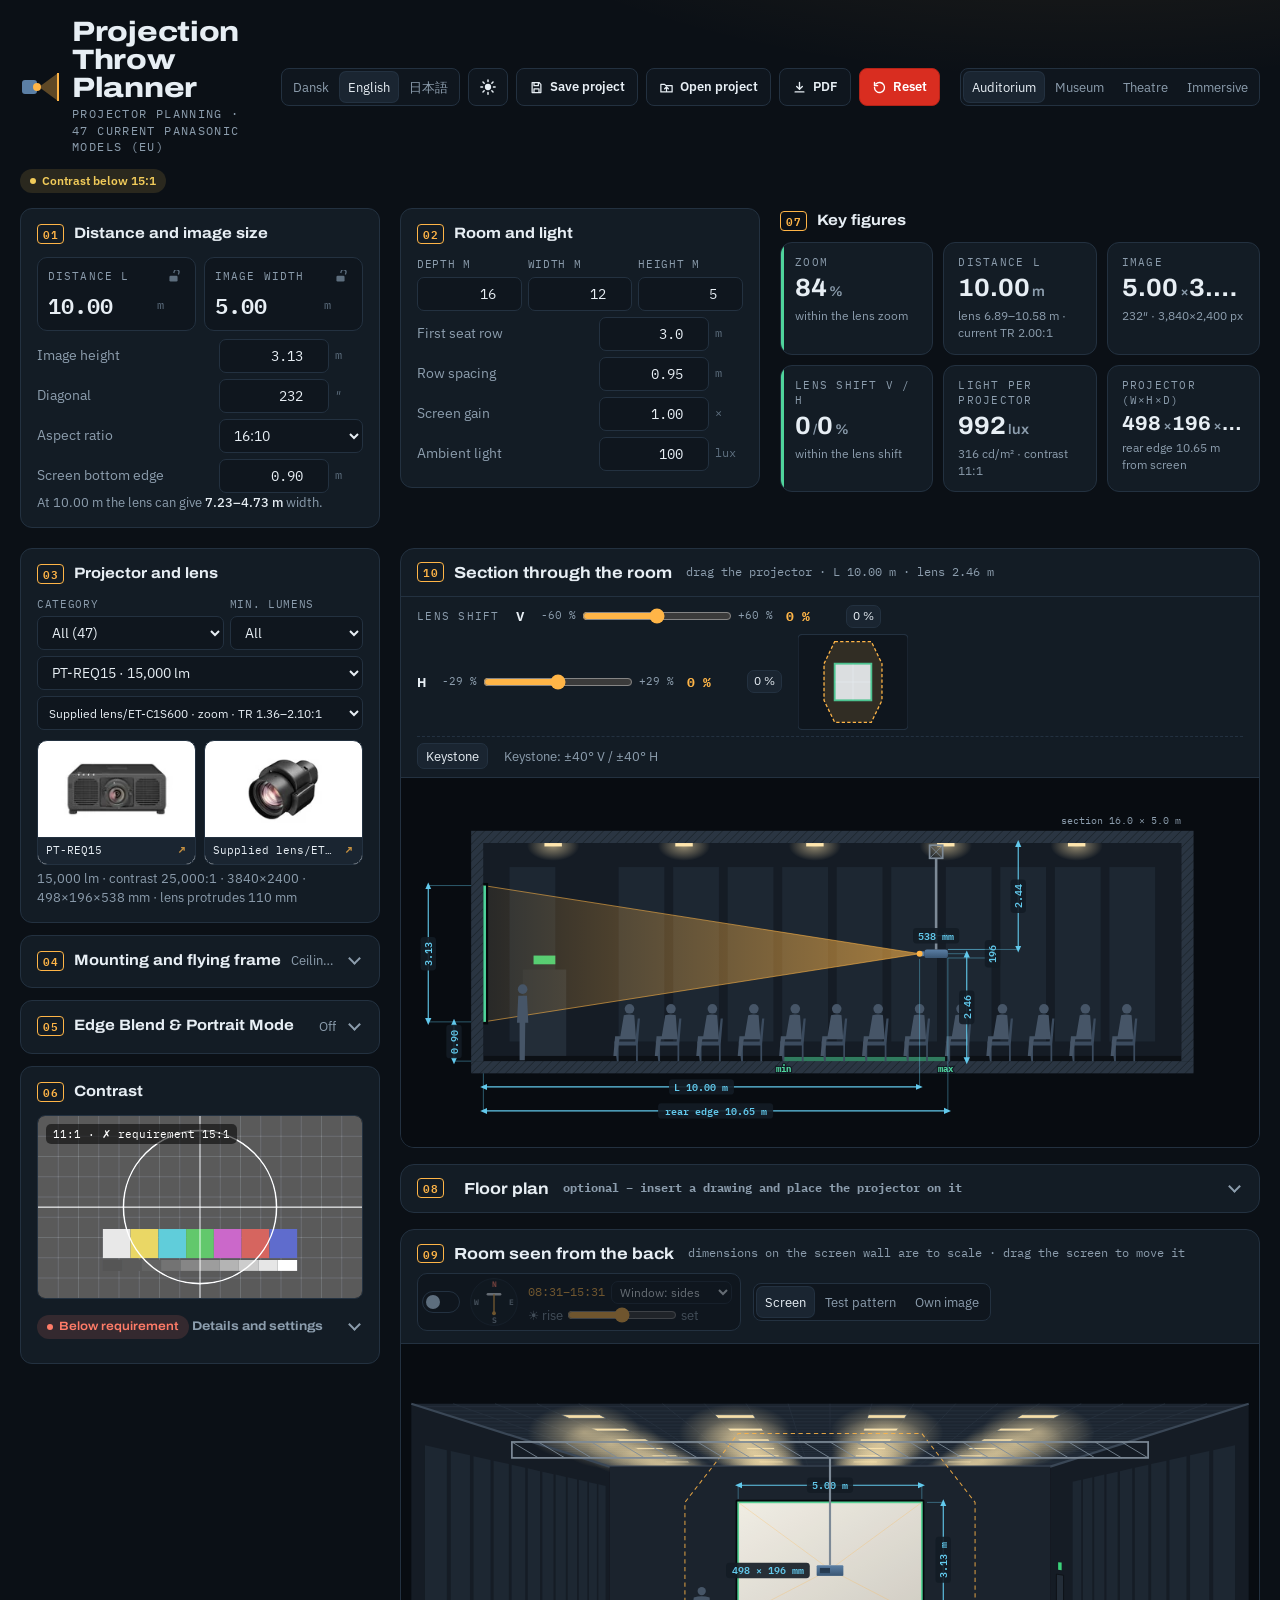
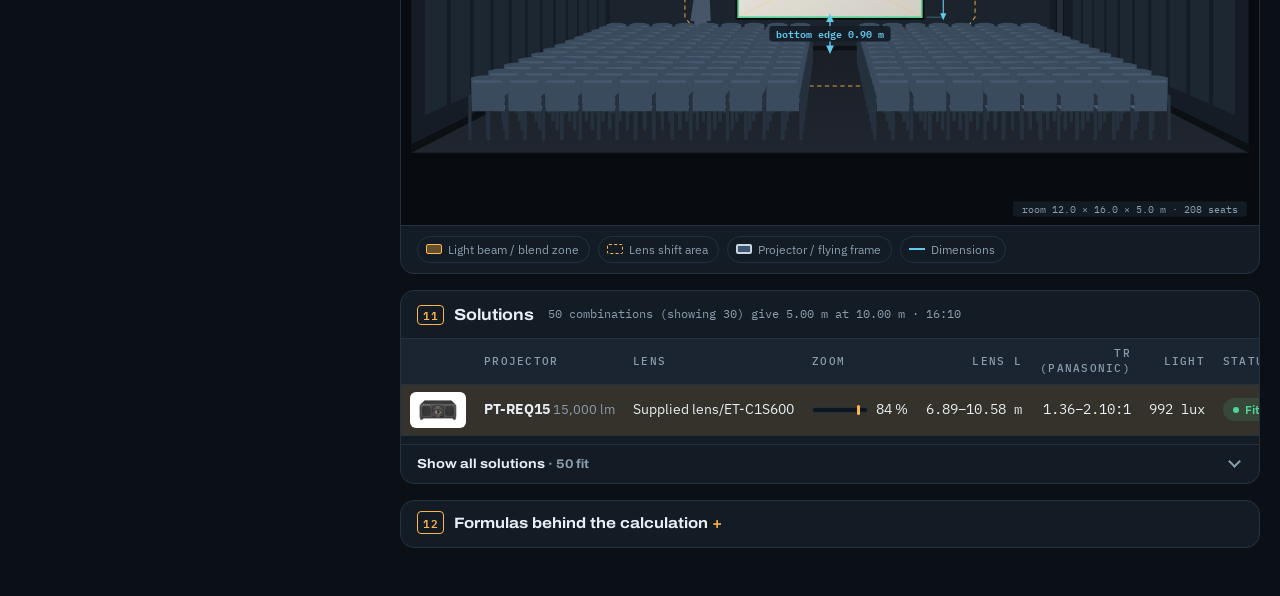
==== commit 5bd87ff1: "Add files via upload" ====
--- a/index.html
+++ b/index.html
@@ -536,7 +536,7 @@
           <div class="vtools"><div class="sunbar" id="sunBar">
             <label class="switch" title="Sollys til/fra"><input type="checkbox" id="sunOn" aria-label="Medregn sollys"><span></span></label>
             <svg id="compass" viewBox="-30 -30 60 60" width="52" height="52" role="button" tabindex="0" aria-label="Kompas: klik i den retning lærredet vender mod publikum"></svg>
-            <div class="sunctl"><div class="suntop"><span id="sunTime">–</span><select id="sunWin" aria-label="Vinduer"><option value="back">Vindue: bag</option><option value="left">Vindue: venstre</option><option value="right">Vindue: højre</option><option value="sides">Vindue: sider</option><option value="none">Vindue: ingen</option><option value="custom">Vindue: custom</option></select></div>
+            <div class="sunctl"><div class="suntop"><span id="sunTime">–</span><select id="sunWin" aria-label="Vinduer"><option value="left">Vindue: venstre</option><option value="right">Vindue: højre</option><option value="sides">Vindue: sider</option><option value="none">Vindue: ingen</option><option value="custom">Vindue: custom</option></select></div>
               <div class="sunrow"><span class="hint">☀ op</span><input type="range" id="sunT" min="0" max="1000" step="1" aria-label="Solens position fra solopgang til solnedgang"><span class="hint">ned</span></div></div>
           </div>
           <div class="seg" role="group" aria-label="Indhold på lærredet">
@@ -636,7 +636,7 @@
 // standardprojektor i alle temaer: PT-REQ15 med Supplied lens/ET-C1S600
 const DEFM=Math.max(0,MODELS.findIndex(m=>m.m==='PT-REQ15')),DEFL=Math.max(0,MODELS[DEFM].L.findIndex(l=>/C1S600/.test(l[0])));
 const S={cat:0,minLm:0,mi:DEFM,li:DEFL,defREQ:true,lang:'en',mode:'dark',venue:'aud',lockL:false,lockW:false,trows:4,rear:false,bsd:4,imm:{v:true,l:true,r:true,f:true},ak:'16:10',L:10,cw:5,sb:0.9,ceil:true,py:null,px:0,rd:16,rw:12,rh:5,r1:3,rp:0.95,gain:1,amb:100,
-  plan:{use:true,lock:false,v2:true,w:0,h:0,cal:null,calM:5,scr:null,tool:'cal',open:false},sun:{on:false,face:180,t:0.5,win:'back',off:[]},pcr:null,stack:1,crReq:'15',crCust:5,frame:false,frameId:null,openMount:false,openBlend:false,fw:null,fh:null,fd:null,blend:false,bc:2,br:1,ov:10,content:'none'};
+  plan:{use:true,lock:false,v2:true,w:0,h:0,cal:null,calM:5,scr:null,tool:'cal',open:false},sun:{on:false,face:180,t:0.5,win:'sides',off:[]},pcr:null,stack:1,crReq:'15',crCust:5,frame:false,frameId:null,openMount:false,openBlend:false,fw:null,fh:null,fd:null,blend:false,bc:2,br:1,ov:10,content:'none'};
 let IMG=null;let FRESH=true;
 const S0=JSON.parse(JSON.stringify(S));
 let SAVED={};try{FRESH=!localStorage.getItem('kasteplan5');SAVED=JSON.parse(localStorage.getItem('kasteplan5')||'{}')||{};Object.assign(S,SAVED)}catch(e){}
@@ -644,7 +644,7 @@
 if(!S.mode)S.mode='dark';   // mørk tilstand er standard
 if(S.plan&&!S.plan.v2){S.plan.lock=false;S.plan.v2=true}
 if(!S.imm||typeof S.imm!=='object')S.imm={v:true,l:true,r:true,f:true};if(S.imm.v===undefined)S.imm.v=true;
-if(S.sun){if(S.sun.win==='all')S.sun.win='custom';if(!Array.isArray(S.sun.off))S.sun.off=[];delete S.sun.sky}
+if(S.sun){if(S.sun.win==='all')S.sun.win='custom';if(S.sun.win==='back')S.sun.win='sides';if(!Array.isArray(S.sun.off))S.sun.off=[];delete S.sun.sky}
 const CROWDOPT=()=>S.venue==='museum'||S.venue==='immersive',NOCROWD=()=>CROWDOPT()&&S.crowd===false;
 const STAND=()=>S.venue==='museum'||S.venue==='immersive';
 const REAR=()=>S.venue==='theater'&&!!S.rear, RZ=()=>REAR()?S.bsd:0, ZS=()=>REAR()?-1:1, DEPTH=()=>REAR()?S.bsd:S.rd;
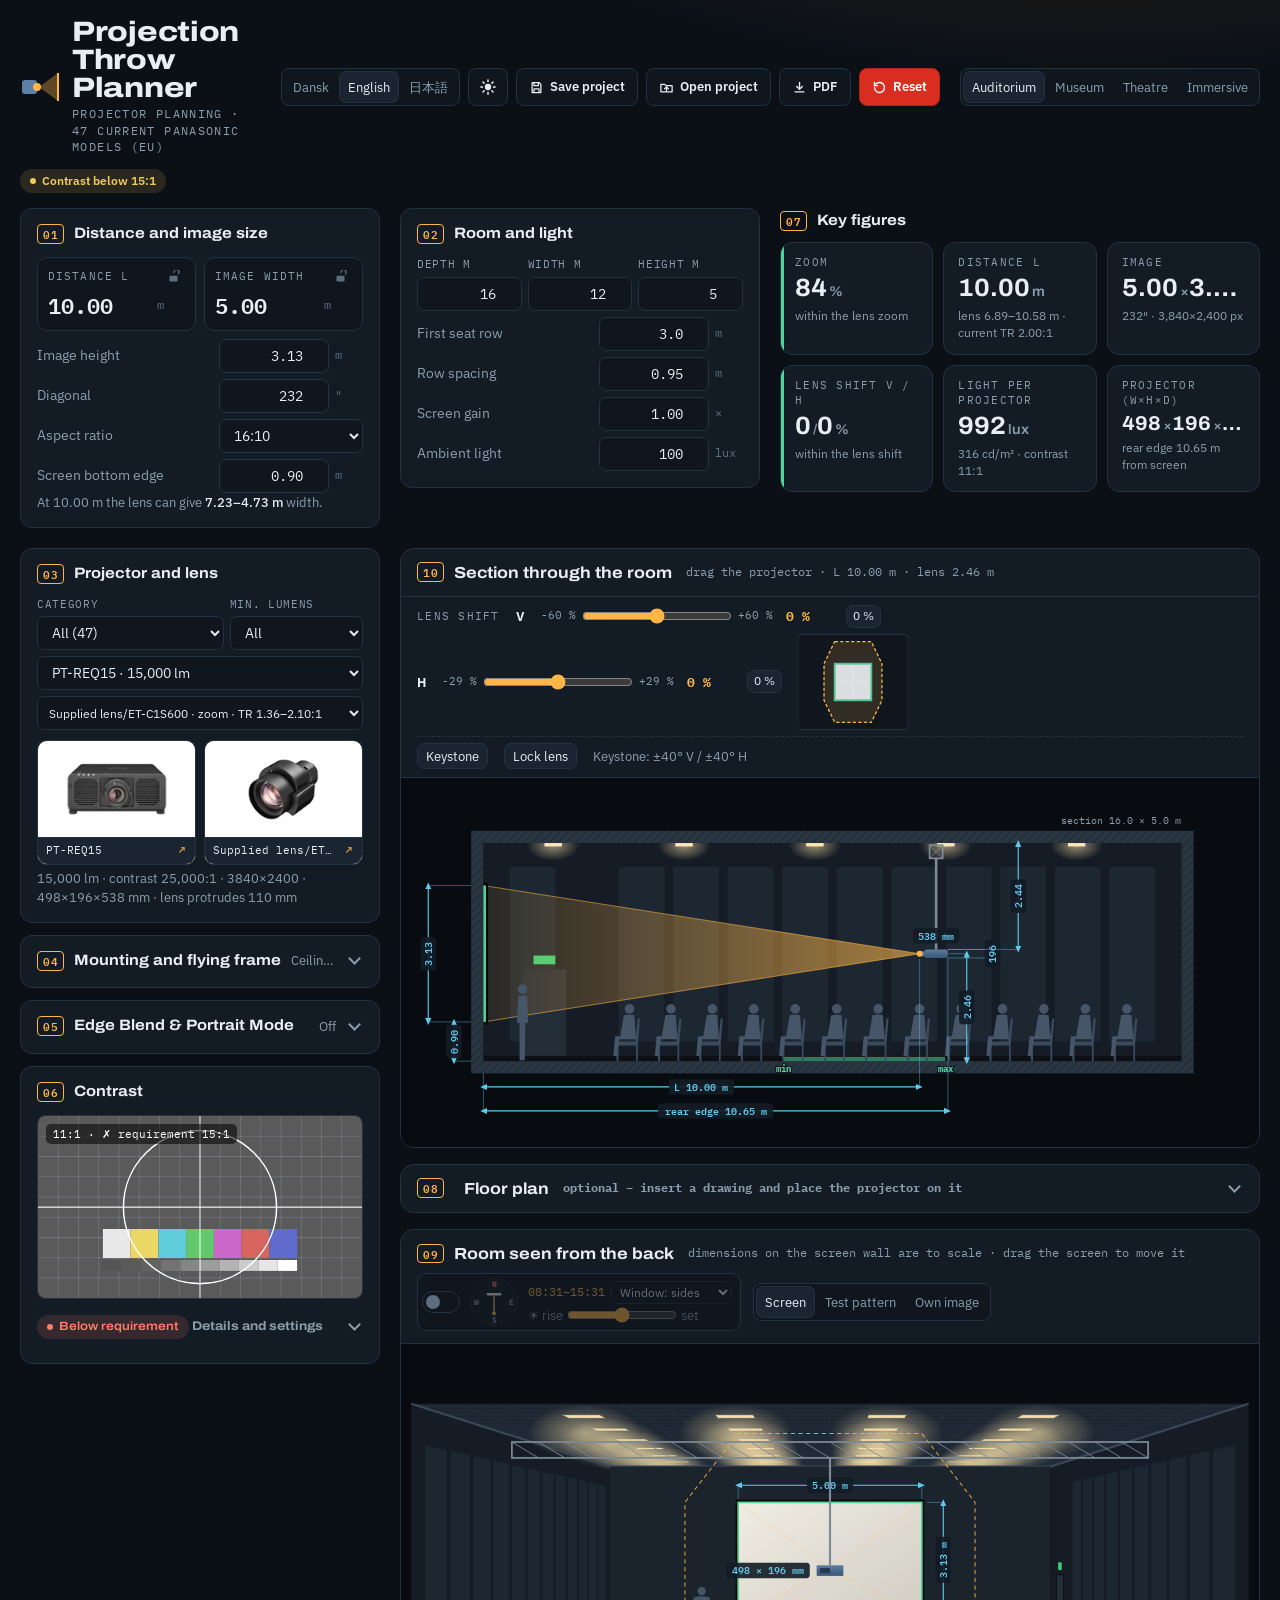
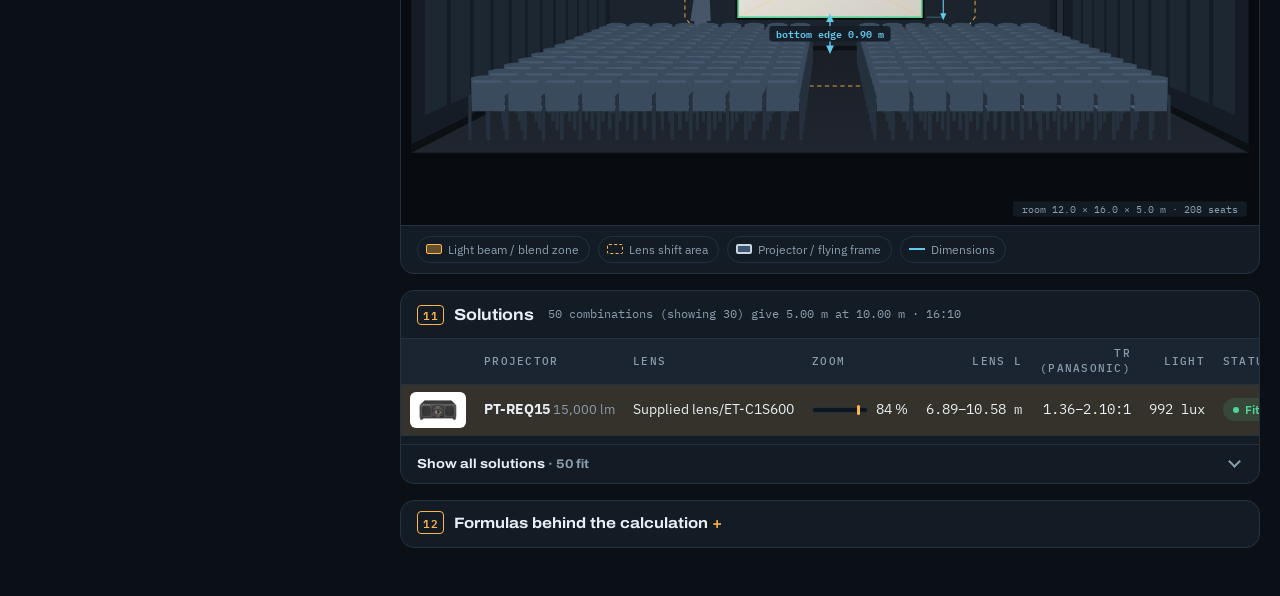
==== commit 7fa758da: "Add files via upload" ====
--- a/index.html
+++ b/index.html
@@ -86,6 +86,7 @@
 
 .toprow{display:grid;grid-template-columns:360px 360px minmax(0,1fr);gap:20px;margin-bottom:20px;align-items:start}
 :root[data-venue="immersive"] .toprow .kpis{grid-column:2/-1}
+:root[data-venue="immersive"] #dPlan{display:none}
 @media (max-width:1250px){.toprow{grid-template-columns:1fr 1fr}.toprow .kpis{grid-column:1/-1}}
 @media (max-width:700px){:root[data-venue="immersive"] .toprow .kpis{grid-column:1/-1}}
 @media (max-width:700px){.toprow{grid-template-columns:minmax(0,1fr)}}
@@ -93,6 +94,17 @@
 @media (max-width:980px){.grid{grid-template-columns:minmax(0,1fr)}}
 .controls{display:flex;flex-direction:column;gap:12px}
 .card{background:var(--surface);border:1px solid var(--line);border-radius:12px;padding:14px 16px 16px;min-width:0}
+.crband{margin-left:auto;display:inline-flex;align-items:center;gap:5px;font-family:var(--f-mono);font-size:11.5px;font-weight:500;color:var(--muted)}
+.cbw{position:relative;width:96px;height:18px;flex:none}
+.cbw::before{content:"";position:absolute;left:0;right:0;top:8px;height:3px;border-radius:2px;background:var(--line)}
+.cbfill{position:absolute;top:8px;height:3px;border-radius:2px;background:var(--beam)}
+.cbw input{position:absolute;inset:0;width:100%;margin:0;background:none;pointer-events:none;-webkit-appearance:none;appearance:none;height:18px}
+.cbw input::-webkit-slider-thumb{pointer-events:auto;-webkit-appearance:none;width:14px;height:14px;border-radius:50%;background:var(--beam);border:2px solid var(--bg2);cursor:pointer}
+.cbw input::-moz-range-thumb{pointer-events:auto;width:12px;height:12px;border-radius:50%;background:var(--beam);border:2px solid var(--bg2);cursor:pointer}
+.cbw input::-webkit-slider-runnable-track{background:none}.cbw input::-moz-range-track{background:none}
+.cbl{min-width:30px;text-align:center;color:var(--ink);white-space:nowrap}
+#crCard h3{flex-wrap:wrap;row-gap:6px}
+@media (max-width:600px){.crband{margin-left:0;flex-basis:100%}.card h3:has(.crband:not([hidden])){flex-wrap:wrap}}
 .card h3{display:flex;align-items:center;gap:10px;margin:0 0 12px;font-family:var(--f-display);font-weight:700;font-stretch:110%;font-size:15px}
 .vhead h2{display:flex;align-items:center;gap:10px}.kh{grid-column:1/-1;display:flex;align-items:center;gap:10px;margin:2px 0 0;font-family:var(--f-display);font-weight:700;font-stretch:110%;font-size:15px}
 .card h3 .no,.vhead h2 .no,.kh .no,.view summary .no{font-family:var(--f-mono);font-size:11px;font-weight:600;color:var(--beam);border:1px solid var(--beam);border-radius:4px;padding:1px 5px;letter-spacing:.05em;font-stretch:normal}.view summary .no{margin-right:10px}
@@ -189,7 +201,7 @@
 .lflash{animation:lflash 1.4s ease-out}
 .shiftbar .btn.z0{padding:2px 6px;font-size:11.5px;margin-left:2px}
 .ksrow{flex-basis:100%;display:flex;flex-wrap:wrap;align-items:center;gap:6px 16px;padding-top:6px;border-top:1px dashed var(--line)}
-#ksBtn[aria-pressed=true]{background:var(--beam-soft);border-color:var(--beam);color:var(--ink)}
+#ksBtn[aria-pressed=true],#lensLock[aria-pressed=true]{background:var(--beam-soft);border-color:var(--beam);color:var(--ink)}
 .ksrow:not(.on) .ksc,.ksrow:not(.on) .ksloss{display:none}
 .ksloss{font-size:12.5px;font-variant-numeric:tabular-nums}.ksloss b{font-weight:650}.ksloss .bad{color:var(--bad)}
 #shMini{flex:none;display:block}
@@ -223,7 +235,7 @@
 .pstage{position:relative;background:#fff;min-height:260px;touch-action:none}
 .pstage svg{display:block;width:100%;height:auto;cursor:crosshair;user-select:none}
 .pstage svg .pjgrab{cursor:grab}
-.pstage svg .scrh{cursor:grab}.pstage svg .scrline{cursor:move}
+.pstage svg .scrh,.pstage svg .calh{cursor:grab}.pstage svg .scrline,.pstage svg .calline{cursor:move}
 #side .sgrab{cursor:grab}
 #side .scrgrab{cursor:ns-resize}
 #side .stgrab[data-st=d]{cursor:ew-resize}#side .stgrab[data-st=h]{cursor:ns-resize}
@@ -324,6 +336,10 @@
 .immp .chips{display:flex;flex-wrap:wrap;gap:6px;align-items:center;margin-bottom:10px}
 .immp .chips b{font-family:var(--f-mono);font-size:10.5px;letter-spacing:.12em;text-transform:uppercase;color:var(--muted);font-weight:500;margin-right:4px}
 .chip{font:inherit;font-size:12.5px;padding:5px 11px;border-radius:999px;border:1px solid var(--line);background:var(--surface2);color:var(--muted);cursor:pointer}
+.warnc{color:var(--bad)}
+.immbar{display:flex;flex-wrap:wrap;align-items:center;justify-content:space-between;gap:8px 16px}
+.calbox{display:inline-flex;flex-wrap:wrap;align-items:center;gap:6px 10px}.calseg button{padding:5px 10px}
+.ityp{display:flex;flex-direction:column;gap:6px;margin-bottom:8px}.ityp>span{font-size:13px}.ityp .chips{display:flex;flex-wrap:wrap;gap:6px}
 .chip[aria-pressed=true]{background:var(--beam-soft);border-color:var(--beam);color:var(--ink)}
 .chip:disabled{cursor:default;opacity:.9}
 .immp .hint{margin:8px 0 10px}
@@ -468,6 +484,7 @@
         </div>
         </div>
         <div id="blendImm" hidden>
+          <div class="ityp"><span>Projektortyper til bedste løsning</span><div class="chips" role="group" aria-label="Projektortyper"><button type="button" class="chip" data-ity="d1" aria-pressed="true">1-chip DLP</button><button type="button" class="chip" data-ity="d3" aria-pressed="true">3-chip DLP</button><button type="button" class="chip" data-ity="lcd" aria-pressed="true">LCD (3LCD)</button></div></div>
           <div class="row"><span>Overlap (alle flader)</span><span class="inl"><input type="number" id="iov" min="0" max="50" step="1"><span class="unit">%</span></span></div>
           <div id="iblBest" class="best" hidden></div>
           <div class="ibl" id="iblRows"></div>
@@ -475,7 +492,7 @@
         </div>
       </div></details>
       <section class="card" id="crCard">
-        <h3><span class="no">06</span>Kontrast</h3>
+        <h3><span class="no">06</span>Kontrast<span class="crband" id="crBand" hidden title="Kontrastområde, som «bedste løsning» i 05 skal holde sig inden for"><span class="cbl" id="cbLo"></span><span class="cbw"><span class="cbfill" id="cbFill"></span><input type="range" id="cbMin" min="0" max="100" step="1" aria-label="Mindste kontrast"><input type="range" id="cbMax" min="0" max="100" step="1" aria-label="Største kontrast"></span><span class="cbl" id="cbHi"></span></span></h3>
         <div class="crview"><svg id="crSvg" viewBox="0 0 320 180" role="img" aria-label="Simulering af billedet med den beregnede kontrast"></svg><span class="crtag" id="crTag"></span></div>
         <details class="crmore" id="dCr"><summary><span id="crSum"></span><span class="chev" aria-hidden="true"></span></summary>
         <div class="crscale" id="crScale"></div>
@@ -501,7 +518,7 @@
           <label class="sbr"><span class="notr">H</span><span class="sbmin" id="shMin"></span><input type="range" id="shR" step="0.5" aria-label="Vandret lens shift"><span class="sbmax" id="shMax"></span><b id="shVal"></b><button class="btn z0" type="button" id="sh0" title="Vandret lens shift 0 %">0 %</button></label>
           <svg id="shMini" viewBox="-1.5 -1.3 3 2.6" width="110" height="96" role="img" aria-label="Lens shift-område med billedets position"></svg>
           <span class="hint" id="shiftNote"></span>
-          <div class="ksrow"><button class="btn" type="button" id="ksBtn" aria-pressed="false">Keystone</button>
+          <div class="ksrow"><button class="btn" type="button" id="ksBtn" aria-pressed="false">Keystone</button><button class="btn" type="button" id="lensLock" aria-pressed="false" title="Når optikken er låst, skifter den ikke optik, når du trækker i projektoren"><span id="lensLockTxt">Lås optik</span></button>
           <label class="sbr ksc"><span class="notr">V</span><span class="sbmin" id="kvMin"></span><input type="range" id="kvR" step="0.5" aria-label="Lodret keystone"><span class="sbmax" id="kvMax"></span><b id="kvVal"></b><button class="btn z0" type="button" id="kv0" title="Lodret keystone 0°">0°</button></label>
           <label class="sbr ksc"><span class="notr">H</span><span class="sbmin" id="khMin"></span><input type="range" id="khR" step="0.5" aria-label="Vandret keystone"><span class="sbmax" id="khMax"></span><b id="khVal"></b><button class="btn z0" type="button" id="kh0" title="Vandret keystone 0°">0°</button></label>
           <span class="hint" id="ksNote"></span><span class="ksloss" id="ksLoss"></span></div></div>
@@ -518,7 +535,10 @@
             <button type="button" data-tool="scr" aria-pressed="false">2 · Lærred</button>
             <button type="button" data-tool="pj" aria-pressed="false">3 · Projektor</button>
           </div>
-          <span class="inl" id="calBox"><span class="hint">Afstand</span><input type="number" id="calM" step="0.1" min="0.1" style="width:80px"><span class="unit">m</span></span>
+          <span class="calbox" id="calBox"><span class="seg calseg" role="group" aria-label="Målestok"><button type="button" data-cal="w" title="Klik to punkter på tværs af rummet">Tegn bredde</button><button type="button" data-cal="l" title="Klik to punkter på langs af rummet">Tegn længde</button></span>
+            <span class="inl"><span class="hint">Bredde</span><input type="number" id="calM" step="0.1" min="0.1" style="width:70px" aria-label="Rummets bredde"><span class="unit">m</span></span>
+            <span class="inl"><span class="hint">Længde</span><input type="number" id="calL" step="0.1" min="0.1" style="width:70px" aria-label="Rummets længde"><span class="unit">m</span></span>
+            <span class="inl"><span class="hint">Højde</span><input type="number" id="calH" step="0.1" min="2" style="width:84px" placeholder="valgfri" aria-label="Rummets højde (valgfri)"><span class="unit">m</span></span></span>
           <label class="inl hint" style="gap:6px"><input type="checkbox" id="planLock">Hold midt for lærredet</label>
           <label class="inl hint" style="gap:6px"><input type="checkbox" id="planUse">Brug plantegningens mål</label>
           <span class="sp"></span>
@@ -548,7 +568,8 @@
         </div>
         <div class="canvas"><svg class="draw" id="front" viewBox="0 0 1000 560" role="img" aria-label="Lokalet set bagfra med lærred og projektor"></svg></div>
         <div class="immp" id="immPanel" hidden>
-          <div class="chips" role="group" aria-label="Projektionsflader"><b>Flader</b><button type="button" class="chip" data-imm="v">Front-væg</button><button type="button" class="chip" data-imm="l">Venstre væg</button><button type="button" class="chip" data-imm="r">Højre væg</button><button type="button" class="chip" data-imm="f">Gulv</button></div>
+          <div class="immbar"><div class="chips" role="group" aria-label="Projektionsflader"><b>Flader</b><button type="button" class="chip" data-imm="v">Front-væg</button><button type="button" class="chip" data-imm="l">Venstre væg</button><button type="button" class="chip" data-imm="r">Højre væg</button><button type="button" class="chip" data-imm="f">Gulv</button></div>
+            <div class="chips" role="group" aria-label="Træk-funktion"><b>Træk</b><button type="button" class="chip" data-imode="h" aria-pressed="true" title="Træk vandret">↔ Vandret</button><button type="button" class="chip" data-imode="v" aria-pressed="false" title="Træk op/ned (eller hold Shift nede)">↕ Op/ned</button><button type="button" class="chip" id="immLensLock" aria-pressed="false" title="Når optikken er låst, skifter den ikke optik, når du trækker i projektorerne"><span id="immLensLockTxt">Lås optik</span></button></div></div>
           <div class="tbl"><table id="immTbl"></table></div>
           <div class="hint" id="immHint"></div>
         </div>
@@ -634,6 +655,7 @@
 const $=id=>document.getElementById(id);
 const ASPECTS=['16:10','16:9','17:9','4:3','21:9'];
 // standardprojektor i alle temaer: PT-REQ15 med Supplied lens/ET-C1S600
+window.__T={get immDragApply(){return immDragApply},get immCalc(){return immCalc}};
 const DEFM=Math.max(0,MODELS.findIndex(m=>m.m==='PT-REQ15')),DEFL=Math.max(0,MODELS[DEFM].L.findIndex(l=>/C1S600/.test(l[0])));
 const S={cat:0,minLm:0,mi:DEFM,li:DEFL,defREQ:true,lang:'en',mode:'dark',venue:'aud',lockL:false,lockW:false,trows:4,rear:false,bsd:4,imm:{v:true,l:true,r:true,f:true},ak:'16:10',L:10,cw:5,sb:0.9,ceil:true,py:null,px:0,rd:16,rw:12,rh:5,r1:3,rp:0.95,gain:1,amb:100,
   plan:{use:true,lock:false,v2:true,w:0,h:0,cal:null,calM:5,scr:null,tool:'cal',open:false},sun:{on:false,face:180,t:0.5,win:'sides',off:[]},pcr:null,stack:1,crReq:'15',crCust:5,frame:false,frameId:null,openMount:false,openBlend:false,fw:null,fh:null,fd:null,blend:false,bc:2,br:1,ov:10,content:'none'};
@@ -667,19 +689,26 @@
    og tilpas derefter billedet, så det præcis fylder fladen med det valgte overlap (mindre billede = mere lys) */
 function immLay(U,V,Lmax,row,aw,ah,fixed,o,gr,canRot){const kW=IN*aw/Math.hypot(aw,ah),cnt=(len,sz)=>len<=sz+1e-6?1:Math.ceil((len-sz*o)/(sz*(1-o))-1e-6);
   const Dmax=Math.min(row[5],diagFor(row,Lmax,0));if(!(Dmax>=row[4]-1e-6))return null;const Wm=Dmax*kW,Hm=Wm*ah/aw;let best=null;
-  for(const rot of canRot===false?[false]:[false,true]){const su0=rot?Hm:Wm,sv0=rot?Wm:Hm,nu=cnt(U,su0),nv=gr?Math.max(1,Math.round(gr)):cnt(V,sv0);
+  for(const rot of canRot==='only'?[true]:canRot===false?[false]:[false,true]){const su0=rot?Hm:Wm,sv0=rot?Wm:Hm,nu=cnt(U,su0),nv=gr?Math.max(1,Math.round(gr)):cnt(V,sv0);
     const nU=U/(nu-(nu-1)*o),nV=V/(nv-(nv-1)*o);let W=rot?Math.max(nV,nU*aw/ah):Math.max(nU,nV*aw/ah);W=Math.max(row[4]*kW,Math.min(Wm,W));
     const H=W*ah/aw,c={rot,nu,nv,n:nu*nv,W,H,D:W/kW,su:rot?H:W,sv:rot?W:H,big:W>=Wm-1e-6};
     if(!best||c.n<best.n||(c.n===best.n&&c.W*c.H<best.W*best.H-1e-9))best=c}
   return best}
+// projektortype ud fra Panasonics kategori: 1-chip DLP, 3-chip DLP eller LCD (Panasonics LCD-projektorer er 3LCD)
+const typeOf=m=>/3-Chip DLP/i.test(m.t)?'d3':/1-Chip DLP/i.test(m.t)?'d1':/LCD/i.test(m.t)?'lcd':null;
+const typeOK=m=>{const T=S.immTypes||{};const t=typeOf(m);return !!t&&T[t]!==false};
+// kontrastområde for «bedste løsning» (Immersive): bar 0–100 ↔ 1:1–100:1 i logaritmisk skala; 100 = ingen øvre grænse
+const cbV2C=v=>Math.pow(10,v/50),cbC2V=c=>Math.round(50*Math.log10(Math.max(1,c)));
+const crBandOf=()=>{const lo=S.immCrMin??1,hi=S.immCrMax??100;return {lo,hi:hi>=99.5?Infinity:hi,on:lo>1.01||hi<99.5}};
 function immCalc(r0){const o=Math.min(.5,Math.max(0,(S.immOv??10)/100)),amb=AMB(),A=S.immAdj||{},G=S.immGrid||{};
   const cnt=(len,sz)=>len<=sz+1e-6?1:Math.ceil((len-sz*o)/(sz*(1-o))-1e-6);
   // Lmax: længste kast i rummet. Træk kan flytte gruppen tættere på fladen (dL<0) og langs fladen (du/dv).
   // Auto: største billede pr. projektor ved kastet. Fast antal (05 Edge blend): billedet fylder fladen præcist, kastet holdes inden for optikkens zoom.
-  const one=(key,name,U,V,Lmax,canRot)=>{if(!S.imm||!S.imm[key])return {key,name,on:false};
+  const one=(key,name,U,V,Lmax,canRot0)=>{if(!S.imm||!S.imm[key])return {key,name,on:false};const RT=(S.immRot||{})[key],canRot=RT===true?'only':RT===false?false:canRot0;
     const r=immR(key,r0),row=r.row,lm=(r.m.lc||r.m.lm),kW=IN*r.aw/Math.hypot(r.aw,r.ah);
-    const a=A[key]||{},g=G[key]||{},Lmin=Math.min(Lmax,Math.max(0.3,distAt(row,row[4],0)));let ok=true,note='',L,D,W,H,su,sv,rot=false,nu,nv,fixedN=!!g.c,sug=null;
-    if(fixedN){nu=Math.max(1,Math.round(g.c));su=U/(nu-(nu-1)*o);W=su;H=W*r.ah/r.aw;sv=H;D=W/kW;
+    const a=A[key]||{},g=G[key]||{},Lmin=Math.min(Lmax,Math.max(0.3,distAt(row,row[4],0)));let ok=true,note='',L,D,W,H,su,sv,rot=false,nu,nv,fixedN=!!g.c,sug=null,bandMiss=false;
+    if(fixedN){nu=Math.max(1,Math.round(g.c));su=U/(nu-(nu-1)*o);if(canRot==='only'){rot=true;H=su;W=H*r.aw/r.ah;sv=W}else{W=su;H=W*r.ah/r.aw;sv=H}D=W/kW;
+      if(g.r){const nvF=Math.max(1,Math.round(g.r)),vNeed=V/(nvF-(nvF-1)*o);if(rot){H=Math.max(H,vNeed*r.ah/r.aw);W=H*r.aw/r.ah;su=H;sv=W}else{W=Math.max(W,vNeed*r.aw/r.ah);H=W*r.ah/r.aw;su=W;sv=H}D=W/kW}
       const lw=distAt(row,D,0),lt=r.fixed?lw:distAt(row,D,1),lo=Math.min(lw,lt),hi=Math.max(lw,lt);
       if(D<row[4]-.5||D>row[5]+.5){ok=false;note=`${fi(D)}″ pr. projektor ligger uden for optikkens område`;L=Lmax}
       else if(lo>Lmax+1e-6){ok=false;note=`kræver mindst ${f2(lo)} m kast – der er kun ${f2(Lmax)} m`;L=Lmax}
@@ -691,15 +720,25 @@
         // kast: så langt væk som zoomen tillader for det tilpassede billede (træk på tværs flytter inden for zoomområdet)
         const lo=distAt(row,D,0),hi=r.fixed?lo:distAt(row,D,1),Lhi=Math.min(Math.max(lo,hi),Lmax),Llo=Math.min(lo,hi);
         L=Math.max(Llo,Math.min(Lhi,Lmax+(a.dL||0)));if(lay.big)note=`optikkens største billede (${fi(D)}″)`}
-      if(ok&&r.m){let bs=null;r.m.L.forEach((ln2,li2)=>{if(ln2===r.ln)return;const rw2=ln2[2][Math.max(0,aiFor(r.m))];if(!rw2)return;const l2=immLay(U,V,Lmax,rw2,r.aw,r.ah,ln2[1]==='F',o,g.r,canRot);
-        if(l2&&(!bs||l2.n<bs.n))bs={...l2,li:li2,name:ln2[0]}});if(bs&&bs.n<nu*nv)sug=bs}}
+      // bedste løsning: alle modeller og optikker af de valgte projektortyper, både liggende og portræt – færrest projektorer, derefter mest lys
+      // bedste løsning: alle modeller og optikker af de valgte projektortyper (05), både liggende og portræt, inden for kontrastområdet (06)
+      // færrest projektorer; ved lige antal: kontrasten tættest på midten af området (eller mest lys, når intet område er valgt)
+      if(ok&&r.m){const CB=crBandOf(),mid=Math.sqrt(CB.lo*(CB.hi===Infinity?100:CB.hi)),dist=c=>Math.abs(Math.log(c/mid));let bs=null;
+        for(const m2 of MODELS){if(!typeOK(m2))continue;const ai2=aiFor(m2);if(ai2<0)continue;const [aw2,ah2]=ratioOf(m2.asp[ai2]);const lm2=m2.lc||m2.lm,pc2=m2.cr||2000;
+          m2.L.forEach((ln2,li2)=>{const rw2=ln2[2]&&ln2[2][ai2];if(!rw2||!(rw2[0]>0))return;for(const rr of [false,true]){const l2=immLay(U,V,Lmax,rw2,aw2,ah2,ln2[1]==='F',o,g.r,rr?'only':false);if(!l2)continue;
+            const lux2=lm2/(l2.W*l2.H),cr2=(lux2+amb)/(lux2/pc2+amb);if(cr2<CB.lo-1e-9||cr2>CB.hi+1e-9)continue;
+            const better=!bs||l2.n<bs.n||(l2.n===bs.n&&(CB.on?dist(cr2)<dist(bs.cr)-1e-6:lux2>bs.lux*1.001));
+            if(better)bs={...l2,mi:MODELS.indexOf(m2),li:li2,name:ln2[0],model:m2.m.split(' (')[0],lux:lux2,cr:cr2,rot:rr}}})}
+        const same=bs&&bs.mi===MODELS.indexOf(r.m)&&r.m.L[bs.li]===r.ln&&bs.rot===rot;
+        const crNow=(lm/(W*H)+amb)/(lm/(W*H)/r.pcr+amb),outNow=crNow<CB.lo-1e-9||crNow>CB.hi+1e-9;bandMiss=CB.on&&!bs;
+        if(bs&&!same&&(!typeOK(r.m)||outNow||bs.n<nu*nv||(bs.n===nu*nv&&(CB.on?dist(bs.cr)<dist(crNow)-.05:bs.lux>lm/(W*H)*1.05))))sug=bs}}
     const dL=L-Lmax,covV=nv*sv-(nv-1)*sv*o,covU=nu*su-(nu-1)*su*o;
     if(ok&&covV<V-1e-3)note=`dækker kun ${f2(covV)} af ${f2(V)} m – flere projektorer på tværs`;
     const lux=lm/(W*H),cr=(lux+amb)/(lux/r.pcr+amb);
     const mu=Math.max(0,(covU-U)/2),mv=Math.max(0,(covV-V)/2);
     const du=Math.max(-mu,Math.min(mu,a.du||0)),dv=Math.max(-mv,Math.min(mv,a.dv||0));
     const [ew,eh]=effRes(r.m.res,r.aw,r.ah);
-    return {key,name,on:true,pm:r.m,pl:r.ln,own:r!==r0,ew,eh,sug,ok,note,U,V,L,Lmax,Lmin,dL,du,dv,W,H,su,sv,nu,nv,rot,o,lux,cr,fixedN,fixedR:!!g.r,bz:su*o,bzv:sv*o,n:ok?nu*nv:0}};
+    return {key,name,on:true,pm:r.m,pl:r.ln,own:r!==r0,ew,eh,sug,bandMiss,ok,note,U,V,L,Lmax,Lmin,dL,du,dv,W,H,su,sv,nu,nv,rot,o,lux,cr,fixedN,fixedR:!!g.r,bz:su*o,bzv:sv*o,n:ok?nu*nv:0}};
   return [one('v','Front-væg',S.rw,S.rh,S.rd-0.6,false),one('l','Venstre væg',S.rd,S.rh,S.rw-0.6,false),one('r','Højre væg',S.rd,S.rh,S.rw-0.6,false),one('f','Gulv',S.rd,S.rw,S.rh-0.6,true)]}
 // fliser (billeder) langs en flade: [start, slut, midte] – centreret (+ forskydning), overlap fordeles jævnt
 const tiles=(len,sz,n,o,off=0)=>{const tot=n*sz-(n-1)*sz*o,a0=(len-tot)/2+off,out=[];for(let i=0;i<n;i++){const a=a0+i*sz*(1-o);out.push([Math.max(0,a),Math.min(len,a+sz),a+sz/2])}return out};
@@ -775,6 +814,8 @@
 function ksLim(m,ln){const k=ksKey(m.m);if(!k)return null;const d=KSD[k];const tab=d.l||(d.like&&KSD[d.like].l)||{};let v=d.b[0],h=d.b[1],vmin=-v,safe=!!d.safe;
   for(const t in tab){if(ln[0].toUpperCase().includes(t)){const e=tab[t];if(e[0]==='+5'){v=Math.min(v,5);vmin=0}else{v=Math.min(v,e[0]);vmin=-v}if(e[1]!=null)h=Math.min(h,e[1]);if(e[2])safe=true;break}}
   vmin=Math.max(vmin,-v);return {vmin,vmax:v,h,cap:55,safe}}
+// ultrakort kast (UST): Panasonics «u»-kabinet eller throw ratio under 0,5:1
+const isUST=(row,aw,ah,kind)=>kind==='u'||row[0]*Math.hypot(aw,ah)/(IN*aw)<.5;
 function calc(){
   const m=M(),ln=LN();
   let ai=aiFor(m);const aspOK=ai>=0;if(!aspOK)ai=0;
@@ -913,7 +954,9 @@
 function arrowSvg(x,y,dir){const R={up:0,right:90,down:180,left:270}[dir];return `<g class="hitarrow" transform="translate(${x},${y}) rotate(${R})"><path d="M0,-2 L-9,12 L-3.5,12 L-3.5,24 L3.5,24 L3.5,12 L9,12 Z" style="fill:var(--bad);stroke:#fff" stroke-width="1.2"/></g>`}
 function constrain(){CLAMP='';
   {const r0=calc();if(!r0.P.length&&!S.blend&&!r0.kon){const H=r0.H;const want=S.sb+r0.CH/2-r0.inv*r0.off*H; // linse uden shift: billede og projektor hænger sammen
-     if(LASTPY!=null&&Math.abs(S.py-LASTPY)>1e-6&&Math.abs(S.sb-(LASTSB??S.sb))<1e-6){S.sb=S.py+r0.inv*r0.off*H-r0.CH/2}else S.py=want}}
+     // når projektoren trækkes i snittet, står lærredet stille – projektoren følger lærredet (undtagen ved UST-optik)
+     const keepScr=sideDrag&&!isUST(r0.row,r0.aw,r0.ah,r0.kind);
+     if(!keepScr&&LASTPY!=null&&Math.abs(S.py-LASTPY)>1e-6&&Math.abs(S.sb-(LASTSB??S.sb))<1e-6){S.sb=S.py+r0.inv*r0.off*H-r0.CH/2}else S.py=want}}
   const r=calc();
   if(!S.lockW&&r.CW>S.rw+1e-6){S.cw=S.rw;CLAMP='Billedet er gjort så bredt som rummet. ';hit('width')}
   let r2=calc();if(!S.lockW&&r2.CH>S.rh+1e-6){S.cw*=S.rh/r2.CH;CLAMP='Billedet er gjort så højt som rummet. ';r2=calc();hit('height')}
@@ -923,7 +966,7 @@
   if(S.venue==='theater'&&S.sb<STH()-1e-6){S.sb=Math.round(STH()*100)/100;const r5=calc();if(!r5.P.length&&!S.blend)S.py=S.sb+r5.CH/2-r5.inv*r5.off*r5.H}  // lærredet står på scenen
   if(S.sb<0){S.sb=0;const r4=calc();if(!r4.P.length&&!S.blend)S.py=S.sb+r4.CH/2-r4.inv*r4.off*r4.H}{const r3=calc();if(REAR()){const mx=Math.max(1,STAGE()-1.1);if(S.bsd>mx){S.bsd=mx;hit('bsd')}}const over=Math.max(r3.outBack,S.L)-DEPTH();if(over>1e-6&&!S.lockL){S.L=Math.max(.2,S.L-over);hit('depth');CLAMP+=REAR()?'Afstanden er begrænset, så projektoren er inden for bagscenen. ':'Afstanden er begrænset, så projektoren er inden for bagvæggen. '}}if(S.py>S.rh){S.py=S.rh;hit('pyTop')}if(S.py<0){S.py=0;hit('pyBot')}}
 /* ===== SPROG (dansk er kildesproget; engelsk og japansk oversættes på tekstniveau efter hver tegning) ===== */
-const I18N=[["Projektorplanlægning ·", "Projector planning ·", "プロジェクター計画 ·", 0], ["aktuelle Panasonic-modeller (EU)", "current Panasonic models (EU)", "現行パナソニックモデル（EU）", 0], ["Auditorium", "Auditorium", "講堂", 0], ["Museum", "Museum", "美術館", 0], ["Teater", "Theatre", "劇場", 0], ["Immersive", "Immersive", "イマーシブ", 0], ["Tema for lokalet", "Room theme", "部屋のテーマ", 0], ["Sprog", "Language", "言語", 0], ["Kontrast under #:#", "Contrast below #:#", "コントラスト #:# 未満", 0], ["Afstand og billedstørrelse", "Distance and image size", "投写距離と画面サイズ", 0], ["Afstand L", "Distance L", "投写距離 L", 0], ["Billedbredde", "Image width", "画面幅", 0], ["Billedhøjde", "Image height", "画面高さ", 0], ["Diagonal", "Diagonal", "対角", 0], ["Format", "Aspect ratio", "アスペクト比", 0], ["Billedformat", "Aspect ratio", "アスペクト比", 0], ["Lærredets underkant", "Screen bottom edge", "スクリーン下端", 0], ["Ved # m kan linsen give", "At # m the lens can give", "# m でのレンズ投写幅：", 0], ["bredde.", "width.", "。", 0], ["Fast linse: ved # m bliver billedet", "Fixed lens: at # m the image is", "固定レンズ：# m で画面幅", 0], ["bredt.", "wide.", "。", 0], ["Samlet billede. Pr. projektor:", "Combined image. Per projector:", "合成画面。プロジェクターごと：", 0], ["Bredden kommer fra plantegningen.", "The width comes from the floor plan.", "幅は図面から取得しています。", 0], ["Billedet er gjort så bredt som rummet.", "The image has been made as wide as the room.", "画面を部屋の幅に合わせました。", 0], ["Billedet er gjort så højt som rummet.", "The image has been made as tall as the room.", "画面を部屋の高さに合わせました。", 0], ["Lærredets underkant er sænket, så lærredet er under loftet.", "The screen bottom edge has been lowered so the screen is below the ceiling.", "スクリーンが天井より下になるよう下端を下げました。", 0], ["Afstanden er begrænset, så projektoren er inden for bagvæggen.", "The distance has been limited so the projector is inside the back wall.", "プロジェクターが後壁の内側に収まるよう距離を制限しました。", 0], ["Afstanden er begrænset, så projektoren er inden for bagscenen.", "The distance has been limited so the projector is inside the backstage.", "プロジェクターがバックステージ内に収まるよう距離を制限しました。", 0], ["Passer ikke: # m og # m bredde – med denne optik skal afstanden være #–# m for # m bredde", "Does not fit: # m and # m width – with this lens the distance must be #–# m for # m width", "不適合：# m・幅 # m – このレンズでは幅 # m に #–# m の距離が必要", 0], ["Passer ikke: afstand # m – med denne optik skal afstanden være #–# m for # m bredde", "Does not fit: distance # m – with this lens the distance must be #–# m for # m width", "不適合：距離 # m – このレンズでは幅 # m に #–# m の距離が必要", 0], ["Passer ikke: bredde # m – med denne optik skal afstanden være #–# m for # m bredde", "Does not fit: width # m – with this lens the distance must be #–# m for # m width", "不適合：幅 # m – このレンズでは幅 # m に #–# m の距離が必要", 0], ["Passer ikke: # m og # m bredde – med denne optik skal afstanden være # m for # m bredde", "Does not fit: # m and # m width – with this lens the distance must be # m for # m width", "不適合：# m・幅 # m – このレンズでは幅 # m に # m の距離が必要", 0], ["Passer: # m og # m bredde", "Fits: # m and # m width", "適合：# m・幅 # m", 0], ["Passer: afstand # m", "Fits: distance # m", "適合：距離 # m", 0], ["Passer: bredde # m", "Fits: width # m", "適合：幅 # m", 0], ["Lås afstanden – så kan du se, om projektor og optik passer", "Lock the distance – to see whether projector and lens fit", "距離をロック – プロジェクターとレンズが適合するか確認できます", 0], ["Lås billedbredden – så kan du se, om projektor og optik passer", "Lock the image width – to see whether projector and lens fit", "画面幅をロック – プロジェクターとレンズが適合するか確認できます", 0], ["Afstanden er låst – klik for at låse op", "The distance is locked – click to unlock", "距離はロック中 – クリックで解除", 0], ["Billedbredden er låst – klik for at låse op", "The image width is locked – click to unlock", "画面幅はロック中 – クリックで解除", 0], ["Grænsen for rummet er nået", "The room limit has been reached", "部屋の限界に達しました", 0], ["Rum og lys", "Room and light", "部屋と照明", 0], ["Dybde m", "Depth m", "奥行 m", 0], ["Bredde m", "Width m", "幅 m", 0], ["Højde m", "Height m", "高さ m", 0], ["Første stolerække", "First seat row", "最前列", 0], ["Publikum fra", "Audience from", "観客位置", 0], ["Rækkeafstand", "Row spacing", "列間隔", 0], ["Stolerækker (bagerst)", "Seat rows (at the back)", "座席列（後方）", 0], ["Projektion", "Projection", "投写方式", 0], ["Front- eller bagprojektion", "Front or rear projection", "フロントまたはリア投写", 0], ["Forfra", "Front", "フロント", 0], ["Bagfra", "Rear", "リア", 0], ["Bagscene (lærred → bagvæg)", "Backstage (screen → back wall)", "バックステージ（スクリーン→後壁）", 0], ["Lærred gain", "Screen gain", "スクリーンゲイン", 0], ["Omgivelseslys", "Ambient light", "環境光", 0], ["stk", "pcs", "台", 0], ["Zoom", "Zoom", "ズーム", 0], ["inden for linsens zoom", "within the lens zoom", "レンズのズーム範囲内", 0], ["uden for linsens zoom", "outside the lens zoom", "レンズのズーム範囲外", 0], ["linse #–# m · TR #:#", "lens #–# m · TR #:#", "レンズ #–# m · TR #:#", 0], ["fast linse · TR #:#", "fixed lens · TR #:#", "固定レンズ · TR #:#", 0], ["Billede", "Image", "画面", 0], ["samlet", "total", "合計", 0], ["Lens shift V / H", "Lens shift V / H", "レンズシフト V / H", 0], ["inden for linsens shift", "within the lens shift", "レンズシフト範囲内", 0], ["uden for linsens shift", "outside the lens shift", "レンズシフト範囲外", 0], ["fast offset # % + shift", "fixed offset # % + shift", "固定オフセット # % + シフト", 0], ["Lys pr. projektor", "Light per projector", "プロジェクターごとの照度", 0], ["# cd/m² · kontrast #:#", "# cd/m² · contrast #:#", "# cd/m² · コントラスト #:#", 0], ["Projektor (B×H×D)", "Projector (W×H×D)", "プロジェクター（幅×高×奥）", 0], ["Flyramme (B×H×D)", "Flying frame (W×H×D)", "フライングフレーム（幅×高×奥）", 0], ["bagkant # m fra lærred", "rear edge # m from screen", "後端までスクリーンから # m", 0], ["Projektor og linse", "Projector and lens", "プロジェクターとレンズ", 0], ["Kategori", "Category", "カテゴリー", 0], ["Alle (#)", "All (#)", "すべて (#)", 0], ["Alle", "All", "すべて", 0], ["Min. lumen", "Min. lumens", "最小ルーメン", 0], ["Projektormodel", "Projector model", "プロジェクターモデル", 0], ["Linse", "Lens", "レンズ", 0], ["Supplied lens", "Supplied lens", "付属レンズ", 0], ["· zoom", "· zoom", "· ズーム", 0], ["· fast", "· fixed", "· 固定", 0], ["# lm · kontrast #:#", "# lm · contrast #:#", "# lm · コントラスト #:#", 0], ["linse rager # mm frem", "lens protrudes # mm", "レンズ突出 # mm", 0], ["ultrakort kast (kabinet foran spejlet)", "ultra short throw (cabinet in front of the mirror)", "超短焦点（ミラー前に本体）", 0], ["L-formet linse (kabinet lodret)", "L-shaped lens (cabinet vertical)", "L字型レンズ（本体は縦置き）", 0], ["Montering og flyramme", "Mounting and flying frame", "設置とフライングフレーム", 0], ["Montering", "Mounting", "設置", 0], ["Loft · linse # m", "Ceiling · lens # m", "天吊り · レンズ # m", 0], ["Bord · linse # m", "Table · lens # m", "床置き · レンズ # m", 0], ["Bord / gulv", "Table / floor", "床置き", 0], ["Loft, inverteret", "Ceiling, inverted", "天吊り（反転）", 0], ["Flyramme", "Flying frame", "フライングフレーム", 0], ["Medregn flyramme", "Include flying frame", "フライングフレームを含める", 0], ["Rammemodel", "Frame model", "フレームモデル", 0], ["Egen ramme – indtast mål", "Custom frame – enter dimensions", "カスタムフレーム – 寸法入力", 0], ["Bredde mm", "Width mm", "幅 mm", 0], ["Højde mm", "Height mm", "高さ mm", 0], ["Dybde mm", "Depth mm", "奥行 mm", 0], ["Officielle mål fra Panasonic · # kg uden projektor", "Official Panasonic dimensions · # kg without projector", "パナソニック公式寸法 · プロジェクター除く # kg", 0], ["Egne mål.", "Custom dimensions.", "カスタム寸法。", 0], ["Panasonic har ikke offentliggjort mål for #. Skøn ud fra ET-RFD# – ret til de rigtige mål.", "Panasonic has not published dimensions for #. Estimated from ET-RFD# – correct to the real dimensions.", "パナソニックは # の寸法を公開していません。ET-RFD# からの推定 – 実寸に修正してください。", 0], ["Panasonic har ingen ramme i ET-RFD-serien til #. Skøn: projektor + # mm.", "Panasonic has no ET-RFD frame for #. Estimate: projector + # mm.", "# 用の ET-RFD フレームはありません。推定：プロジェクター + # mm。", 0], ["Edge blend", "Edge blend", "エッジブレンド", 0], ["Fra", "Off", "オフ", 0], ["Flere projektorer", "Multiple projectors", "複数プロジェクター", 0], ["Slå til for flere projektorer, der danner ét billede med overlap.", "Turn on for several projectors forming one image with overlap.", "オンにすると複数台で重ね合わせた1つの画面を作ります。", 0], ["Projektorer vandret", "Projectors horizontal", "水平方向の台数", 0], ["Projektorer lodret", "Projectors vertical", "垂直方向の台数", 0], ["Overlap (alle flader)", "Overlap (all surfaces)", "オーバーラップ（全面）", 0], ["Overlap", "Overlap", "オーバーラップ", 0], ["Billede pr. projektor", "Image per projector", "プロジェクターごとの画面", 0], ["Blend-zone", "Blend zone", "ブレンド領域", 0], ["afstand mellem projektorer # m", "distance between projectors # m", "プロジェクター間隔 # m", 0], ["Kontrast", "Contrast", "コントラスト", 0], ["Under krav", "Below requirement", "要件未満", 0], ["Opfylder krav", "Meets requirement", "要件を満たす", 0], ["Detaljer og indstillinger", "Details and settings", "詳細と設定", 0], ["krav #", "requirement #", "要件 #", 0], ["krav", "req.", "要件", 0], ["Hvid", "White", "白", 0], ["Sort", "Black", "黒", 0], ["Krav", "Requirement", "要件", 0], ["Kontrastkrav", "Contrast requirement", "コントラスト要件", 0], ["Passiv visning · #:#", "Passive viewing · #:#", "受動的視聴 · #:#", 0], ["Enkle beslutninger · #:#", "Basic decision making · #:#", "基本的な判断 · #:#", 0], ["Analytisk · #:#", "Analytical · #:#", "分析的 · #:#", 0], ["Fuld video · #:#", "Full motion video · #:#", "フルモーションビデオ · #:#", 0], ["Passiv visning", "Passive viewing", "受動的視聴", 0], ["Eget krav…", "Custom requirement…", "カスタム要件…", 0], ["Eget minimum", "Custom minimum", "カスタム最小値", 0], ["passiv visning", "passive viewing", "受動的視聴", 0], ["enkle beslutninger", "basic decision making", "基本的な判断", 0], ["analytisk", "analytical", "分析的", 0], ["fuld video", "full motion video", "フルモーションビデオ", 0], ["eget krav", "custom requirement", "カスタム要件", 0], ["Opfylder #:#", "Meets #:#", "#:# を満たす", 0], ["Under kravet #:# – mangler #× kontrast", "Below the #:# requirement – needs #× more contrast", "#:# 要件未満 – コントラストが #× 不足", 0], ["Under #:#", "Below #:#", "#:# 未満", 0], ["blend-zone #:#", "blend zone #:#", "ブレンド領域 #:#", 0], ["blend #:#", "blend #:#", "ブレンド #:#", 0], ["Omgivelseslys på lærred", "Ambient light on screen", "スクリーン上の環境光", 0], ["Projektorens kontrast", "Projector contrast", "プロジェクターのコントラスト", 0], ["Stablede projektorer", "Stacked projectors", "スタック台数", 0], ["Simulering af billedet med den beregnede kontrast", "Simulation of the image with the calculated contrast", "計算されたコントラストでの画面シミュレーション", 0], ["Omgivelseslyset (# lux kunstlys + # lux sollys) står for", "The ambient light (# lux artificial + # lux sunlight) accounts for", "環境光（人工光 # lux + 日光 # lux）が占める割合：", 0], ["Omgivelseslyset står for", "The ambient light accounts for", "環境光が占める割合：", 0], ["af sortniveauet. Databladets kontrast er full on/off – ret til ANSI-kontrast for et mere realistisk tal. Krav efter ANSI/INFOCOMM #M-# (nu AVIXA V#): målt i lokalet med ANSI-skakbræt, så brug projektorens ANSI-kontrast.", "of the black level. The datasheet contrast is full on/off – change to ANSI contrast for a more realistic figure. Requirements per ANSI/INFOCOMM #M-# (now AVIXA V#): measured in the room with an ANSI checkerboard, so use the projector's ANSI contrast.", "（黒レベルに対して）。データシートのコントラストはフルオン/オフです – より現実的な値にはANSIコントラストを使用してください。要件は ANSI/INFOCOMM #M-#（現 AVIXA V#）：室内でANSIチェッカーボードにより測定するため、プロジェクターのANSIコントラストを使用してください。", 0], ["Sort niveau i blend-zonen er", "The black level in the blend zone is", "ブレンド領域の黒レベルは", 0], ["højere og #× i hjørnerne (synligt gråt bånd i mørke scener uden black level-korrektion).", "higher and #× in the corners (visible grey band in dark scenes without black level correction).", "倍高く、角では #×（黒レベル補正なしでは暗いシーンに灰色の帯が見えます）。", 0], ["højere (synligt gråt bånd i mørke scener uden black level-korrektion).", "higher (visible grey band in dark scenes without black level correction).", "倍高い（黒レベル補正なしでは暗いシーンに灰色の帯が見えます）。", 0], ["Plantegning", "Floor plan", "図面", 0], ["valgfri – indsæt en tegning og placér projektoren på den", "optional – insert a drawing and place the projector on it", "任意 – 図面を挿入してプロジェクターを配置", 0], ["indsat – ikke i brug", "inserted – not in use", "挿入済み – 未使用", 0], ["styrer afstand # m og bredde # m", "controls distance # m and width # m", "距離 # m と幅 # m を制御", 0], ["Indsæt plantegning…", "Insert floor plan…", "図面を挿入…", 0], ["# · Målestok", "# · Scale", "# · 縮尺", 0], ["# · Lærred", "# · Screen", "# · スクリーン", 0], ["# · Projektor", "# · Projector", "# · プロジェクター", 0], ["# · Målestok:", "# · Scale:", "# · 縮尺：", 0], ["# · Lærred:", "# · Screen:", "# · スクリーン：", 0], ["# · Projektor:", "# · Projector:", "# · プロジェクター：", 0], ["klik på to punkter med kendt afstand (fx en væg) og skriv afstanden i meter.", "click two points with a known distance (e.g. a wall) and enter the distance in metres.", "距離が分かっている2点（壁など）をクリックし、距離をメートルで入力。", 0], ["klik på lærredets venstre kant og derefter højre kant, set fra publikum.", "click the left edge of the screen and then the right edge, as seen from the audience.", "観客側から見てスクリーンの左端、次に右端をクリック。", 0], ["træk projektoren på plads. Afstand", "drag the projector into place. Distance", "プロジェクターをドラッグして配置。距離", 0], ["sideforskydning # m · lærred # m bredt (målestok # px/m)", "side offset # m · screen # m wide (scale # px/m)", "横オフセット # m · スクリーン幅 # m（縮尺 # px/m）", 0], ["Plantegningen er ikke i brug. Slå «Brug plantegningens mål» til.", "The floor plan is not in use. Turn on “Use floor plan dimensions”.", "図面は未使用です。「図面の寸法を使用」をオンにしてください。", 0], ["Afstand", "Distance", "距離", 0], ["Hold midt for lærredet", "Keep centred on the screen", "スクリーン中央に固定", 0], ["Brug plantegningens mål", "Use floor plan dimensions", "図面の寸法を使用", 0], ["Fjern", "Remove", "削除", 0], ["Ingen plantegning", "No floor plan", "図面なし", 0], ["Indsæt en PNG, JPG eller PDF. Sæt derefter målestok, markér lærredet og træk projektoren på plads.", "Insert a PNG, JPG or PDF. Then set the scale, mark the screen and drag the projector into place.", "PNG・JPG・PDFを挿入し、縮尺を設定、スクリーンを指定してプロジェクターを配置します。", 0], ["Læser PDF…", "Reading PDF…", "PDFを読み込み中…", 0], ["PDF-læseren kunne ikke hentes. Indsæt tegningen som PNG eller JPG.", "The PDF reader could not be loaded. Insert the drawing as PNG or JPG.", "PDFリーダーを読み込めません。PNGまたはJPGで挿入してください。", 0], ["PDF’en kunne ikke læses. Gem første side som PNG eller JPG og indsæt den i stedet.", "The PDF could not be read. Save the first page as PNG or JPG and insert that instead.", "PDFを読み込めません。1ページ目をPNGかJPGで保存して挿入してください。", 0], ["Værktøj", "Tool", "ツール", 0], ["Plantegning med projektor", "Floor plan with projector", "プロジェクター付き図面", 0], ["Lokalet set bagfra", "Room seen from the back", "後方から見た部屋", 0], ["mål på lærredsvæggen er i målestok", "dimensions on the screen wall are to scale", "スクリーン壁の寸法は縮尺通り", 0], ["Lærredet vender mod #° (#)", "The screen faces #° (#)", "スクリーンの向き #° (#)", 0], ["Kompas: klik i den retning lærredet vender mod publikum", "Compass: click in the direction the screen faces the audience", "方位：スクリーンが観客側を向く方向をクリック", 0], ["Sollys til/fra", "Sunlight on/off", "日光 オン/オフ", 0], ["Medregn sollys", "Include sunlight", "日光を含める", 0], ["Sollys er slået fra", "Sunlight is off", "日光はオフ", 0], ["Solhøjde #°, retning #° · København, i dag", "Sun elevation #°, direction #° · Copenhagen, today", "太陽高度 #°・方位 #° · コペンハーゲン、本日", 0], ["Solens position fra solopgang til solnedgang", "Sun position from sunrise to sunset", "日の出から日の入りまでの太陽位置", 0], ["Vinduer", "Windows", "窓", 0], ["Vindue: bag", "Window: back", "窓：後方", 0], ["Vindue: venstre", "Window: left", "窓：左", 0], ["Vindue: højre", "Window: right", "窓：右", 0], ["Vindue: sider", "Window: sides", "窓：両側", 0], ["Vindue: ingen", "Window: none", "窓：なし", 0], ["Vindue: custom", "Window: custom", "窓：カスタム", 0], ["Vindue venstre væg # – klik for at fjerne", "Window left wall # – click to remove", "左壁の窓 # – クリックで削除", 0], ["Vindue højre væg # – klik for at fjerne", "Window right wall # – click to remove", "右壁の窓 # – クリックで削除", 0], ["Vindue venstre væg # – klik for at tilføje", "Window left wall # – click to add", "左壁の窓 # – クリックで追加", 0], ["Vindue højre væg # – klik for at tilføje", "Window right wall # – click to add", "右壁の窓 # – クリックで追加", 0], ["Ovenlys # – klik for at fjerne", "Skylight # – click to remove", "天窓 # – クリックで削除", 0], ["Ovenlys # – klik for at tilføje", "Skylight # – click to add", "天窓 # – クリックで追加", 0], ["klik på et vindue for at fjerne/tilføje · # af # aktive", "click a window to remove/add · # of # active", "窓をクリックで削除/追加 · # / # 有効", 0], ["☀ op", "☀ rise", "☀ 日の出", 0], ["ned", "set", "日の入り", 0], ["mørkt", "dark", "暗い", 0], ["Indhold på lærredet", "Content on the screen", "スクリーンの内容", 0], ["Lærred", "Screen", "スクリーン", 0], ["Testbillede", "Test pattern", "テストパターン", 0], ["Eget billede", "Own image", "自分の画像", 0], ["Vælg et billede fra din computer", "Choose an image from your computer", "コンピューターから画像を選択", 0], ["Klik igen for at skifte billede", "Click again to change image", "もう一度クリックで画像を変更", 0], ["Klik «Eget billede» for at vælge et billede", "Click “Own image” to choose an image", "「自分の画像」をクリックして画像を選択", 0], ["Lokalet set bagfra med lærred og projektor", "Room seen from the back with screen and projector", "スクリーンとプロジェクターのある部屋（後方から）", 0], ["underkant # m", "bottom edge # m", "下端 # m", 0], ["lokale # × # × # m · # pladser", "room # × # × # m · # seats", "部屋 # × # × # m · # 席", 0], ["lokale # × # × # m", "room # × # × # m", "部屋 # × # × # m", 0], ["Flader", "Surfaces", "投写面", 0], ["Projektionsflader", "Projection surfaces", "投写面", 0], ["Front-væg", "Front wall", "正面壁", 0], ["Venstre væg", "Left wall", "左壁", 0], ["Højre væg", "Right wall", "右壁", 0], ["Gulv", "Floor", "床", 0], ["Front (lærred)", "Front (screen)", "正面（スクリーン）", 0], ["Lysstråle / blend-zone", "Light beam / blend zone", "光線 / ブレンド領域", 0], ["Lens shift-område", "Lens shift area", "レンズシフト範囲", 0], ["Projektor / flyramme", "Projector / flying frame", "プロジェクター / フレーム", 0], ["Mål", "Dimensions", "寸法", 0], ["Snit gennem lokalet", "Section through the room", "部屋の断面", 0], ["Snit gennem lokalet set fra siden", "Section through the room seen from the side", "側面から見た部屋の断面", 0], ["træk projektoren · L # m · linse # m", "drag the projector · L # m · lens # m", "プロジェクターをドラッグ · L # m · レンズ # m", 0], ["H-shift: projektor # m til højre", "H-shift: projector # m to the right", "水平シフト：プロジェクター右へ # m", 0], ["H-shift: projektor # m til venstre", "H-shift: projector # m to the left", "水平シフト：プロジェクター左へ # m", 0], ["Lodret lens shift", "Vertical lens shift", "垂直レンズシフト", 0], ["Vandret lens shift", "Horizontal lens shift", "水平レンズシフト", 0], ["Lens shift-område med billedets position", "Lens shift area with image position", "画面位置とレンズシフト範囲", 0], ["Lens shift", "Lens shift", "レンズシフト", 0], ["L # m", "L # m", "L # m", 0], ["bagkant # m", "rear edge # m", "後端 # m", 0], ["# række # m", "row # # m", "# 列目 # m", 0], ["publikum fra # m", "audience from # m", "観客位置 # m", 0], ["snit # × # m", "section # × # m", "断面 # × # m", 0], ["bagscene # m", "backstage # m", "バックステージ # m", 0], ["fast", "fixed", "固定", 0], ["Løsninger", "Solutions", "解決策", 0], ["# kombinationer (viser #) giver # m ved # m · #:#", "# combinations (showing #) give # m at # m · #:#", "# 通りの組み合わせ（# 件表示）で # m 距離で # m 幅 · #:#", 0], ["# kombinationer giver # m ved # m · #:#", "# combinations give # m at # m · #:#", "# 通りの組み合わせで # m 距離で # m 幅 · #:#", 0], ["· pr. projektor", "· per projector", "· プロジェクターごと", 0], ["Projektor", "Projector", "プロジェクター", 0], ["Linsens L", "Lens L", "レンズ L", 0], ["Throw ratio", "Throw ratio", "スローレシオ", 0], ["Lys", "Light", "照度", 0], ["Status", "Status", "状態", 0], ["Passer", "Fits", "適合", 0], ["For tæt", "Too close", "近すぎ", 0], ["For langt", "Too far", "遠すぎ", 0], ["Tæt på:", "Close:", "近い：", 0], ["Vis alle løsninger", "Show all solutions", "すべての解決策を表示", 0], ["· # passer", "· # fit", "· # 件適合", 0], ["Resultater", "Results", "結果", 0], ["Udstyr", "Equipment", "機材", 0], ["Formler bag beregningen", "Formulas behind the calculation", "計算式", 0], ["Afstand (Panasonic):", "Distance (Panasonic):", "投写距離（パナソニック）：", 0], ["Størrelse:", "Size:", "サイズ：", 0], ["fast linse", "fixed lens", "固定レンズ", 0], ["samlet bredde", "total width", "合計幅", 0], ["lærredcentrum", "screen centre", "スクリーン中心", 0], ["linsehøjde", "lens height", "レンズ高さ", 0], ["Fysisk:", "Physical:", "物理寸法：", 0], ["mm frem foran kabinettet", "mm in front of the cabinet", "mm 本体から突出", 0], ["linse rager", "lens protrudes", "レンズ突出", 0], ["ultrakort kast: L måles til spejlet, kabinettet står mellem spejl og lærred (Panasonic-mål)", "ultra short throw: L is measured to the mirror, the cabinet stands between mirror and screen (Panasonic dimensions)", "超短焦点：L はミラーまでの距離、本体はミラーとスクリーンの間（パナソニック寸法）", 0], ["L-formet linse: kabinettet står lodret under linsehovedet", "L-shaped lens: the cabinet stands vertically below the lens head", "L字型レンズ：本体はレンズヘッドの下に縦置き", 0], ["kabinet", "cabinet", "本体", 0], ["ramme", "frame", "フレーム", 0], ["nærmest lærred", "nearest screen", "スクリーン最近点", 0], ["bagkant", "rear edge", "後端", 0], ["Skygge:", "Shadow:", "影：", 0], ["strålens underkant ved række z", "beam bottom edge at row z", "列 z での光線下端", 0], ["lærred_underkant", "screen_bottom", "スクリーン下端", 0], ["hoved i lyset", "head in the beam", "頭が光線内", 0], ["Belysning:", "Illuminance:", "照度：", 0], ["Luminans:", "Luminance:", "輝度：", 0], ["Kontrast:", "Contrast:", "コントラスト：", 0], ["omg.", "amb.", "環境", 0], ["kontrast", "contrast", "コントラスト", 0], ["inkl. sollys", "incl. sunlight", "日光含む", 0], ["Opstillingen virker", "The setup works", "設置OK", 0], ["Uden for zoom", "Outside zoom", "ズーム範囲外", 0], ["Afstand passer ikke", "Distance does not fit", "距離不適合", 0], ["Størrelse uden for linsens område", "Size outside the lens range", "サイズがレンズ範囲外", 0], ["Uden for lens shift", "Outside lens shift", "レンズシフト範囲外", 0], ["Projektorer kolliderer", "Projectors collide", "プロジェクターが干渉", 0], ["Publikum i lysstrålen (# række)", "Audience in the beam (# row)", "観客が光線内（# 列）", 0], ["Publikum i lysstrålen (# rækker)", "Audience in the beam (# rows)", "観客が光線内（# 列）", 0], ["Publikum i lysstrålen", "Audience in the beam", "観客が光線内", 0], ["Rum:", "Room:", "部屋：", 0], ["for bredt", "too wide", "幅超過", 0], ["for dybt", "too deep", "奥行超過", 0], ["bagscenen er for lav", "backstage too shallow", "バックステージ不足", 0], ["lærred for højt", "screen too high", "スクリーンが高すぎ", 0], ["over loftet", "above the ceiling", "天井より上", 0], ["under gulvet", "below the floor", "床より下", 0], ["projektor for tæt på", "projector too close", "プロジェクターが近すぎ", 0], ["projektor for langt væk", "projector too far", "プロジェクターが遠すぎ", 0], ["✓ placering virker", "✓ position works", "✓ 配置OK", 0], ["✗ uden for zoom", "✗ outside zoom", "✗ ズーム範囲外", 0], ["✗ tjek shift/størrelse", "✗ check shift/size", "✗ シフト/サイズ確認", 0], ["linse kaster # m", "lens throws # m", "レンズ投写 # m", 0], ["lærred # m", "screen # m", "スクリーン # m", 0], ["Auto", "Auto", "自動", 0], ["Auto: største billede pr. projektor ud fra kastet", "Auto: largest image per projector from the throw", "自動：投写距離から最大の画面", 0], ["vandret", "horizontal", "水平", 0], ["lodret", "vertical", "垂直", 0], ["på langs", "lengthwise", "縦方向", 0], ["på tværs", "crosswise", "横方向", 0], ["billede", "image", "画面", 0], ["· blend", "· blend", "· ブレンド", 0], ["· kast", "· throw", "· 投写", 0], ["kast", "throw", "投写", 0], ["dækker kun # af # m – flere projektorer på tværs", "covers only # of # m – more projectors needed crosswise", "# / # m のみカバー – 横方向にさらに台数が必要", 0], ["kræver mindst # m kast – der er kun # m", "needs at least # m throw – only # m available", "最低 # m の投写距離が必要 – # m しかありません", 0], ["optikken kan ikke give et billede på # m afstand", "the lens cannot give an image at # m distance", "# m の距離ではこのレンズで投写できません", 0], ["optikkens største billede (#″)", "largest image of the lens (#″)", "レンズの最大画面 (#″)", 0], ["pr. projektor ligger uden for optikkens område", "per projector is outside the lens range", "（台あたり）がレンズ範囲外", 0], ["kan ikke dækkes", "cannot be covered", "カバーできません", 0], ["– vælg en anden optik", "– choose another lens", "– 別のレンズを選択", 0], ["Skriv et fast antal projektorer for at låse opdelingen – billedet tilpasses, så det fylder fladen med # % overlap, og kastet holdes inden for optikkens zoom (træk i projektorerne i «Lokalet set bagfra»).", "Enter a fixed number of projectors to lock the layout – the image is adjusted to fill the surface with # % overlap, and the throw is kept within the lens zoom (drag the projectors in “Room seen from the back”).", "台数を入力すると分割が固定されます – 画面は # % のオーバーラップで面を埋めるよう調整され、投写距離はレンズのズーム範囲内に保たれます（「後方から見た部屋」でプロジェクターをドラッグ）。", 0], ["Vælg en eller flere flader ovenfor.", "Choose one or more surfaces above.", "上で投写面を1つ以上選択してください。", 0], ["Vælg flader under «Lokalet set bagfra».", "Choose surfaces under “Room seen from the back”.", "「後方から見た部屋」で投写面を選択してください。", 0], ["træk for at flytte hele gruppen", "drag to move the whole group", "ドラッグでグループ全体を移動", 0], ["træk i en projektor for at flytte dens gruppe · hold musen over for at se, hvor den skyder hen, og billedets mål", "drag a projector to move its group · hover to see where it projects and the image size", "プロジェクターをドラッグでグループ移動 · マウスを重ねると投写先と画面寸法を表示", 0], ["Flade", "Surface", "投写面", 0], ["Billede pr. stk", "Image per unit", "台あたりの画面", 0], ["Projektorer", "Projectors", "プロジェクター", 0], ["I alt", "Total", "合計", 0], ["Træk i en projektor i «Lokalet set bagfra» for at flytte hele gruppen: på tværs ændrer kastafstanden, langs fladen forskyder billederne – overlappet (edge blend) bliver det samme.", "Drag a projector in “Room seen from the back” to move the whole group: across changes the throw distance, along the surface shifts the images – the overlap (edge blend) stays the same.", "「後方から見た部屋」でプロジェクターをドラッグするとグループ全体が移動します：横方向は投写距離を変更、面に沿うと画面がずれます – オーバーラップ（エッジブレンド）は変わりません。", 0], ["Beregnet med den valgte projektor og optik, uafhængigt af lærredet ovenfor.", "Calculated with the selected projector and lens, independent of the screen above.", "選択したプロジェクターとレンズで計算（上のスクリーンとは独立）。", 0], ["Front-væggen projiceres fra bagvæggen (# m kast), side-projektorerne hænger i loftet ved den modsatte væg (# m kast), gulv-projektorerne i loftet over gulvet (# m kast).", "The front wall is projected from the back wall (# m throw), the side projectors hang from the ceiling at the opposite wall (# m throw), the floor projectors from the ceiling above the floor (# m throw).", "正面壁は後壁から投写（# m）、側面用は反対側の壁際の天井に設置（# m）、床用は床上の天井に設置（# m）。", 0], ["Optikken står på widest zoom for størst muligt billede pr. projektor, med # % overlap til edge blend (indstilles under # Edge blend).", "The lens is at widest zoom for the largest possible image per projector, with # % overlap for edge blend (set under # Edge blend).", "レンズはワイド端で台あたり最大の画面、エッジブレンド用に # % のオーバーラップ（# エッジブレンドで設定）。", 0], ["Projektion på vægge fra loftet kræver lens shift og/eller geometrisk korrektion (warp).", "Projecting onto walls from the ceiling requires lens shift and/or geometric correction (warp).", "天井から壁への投写にはレンズシフトや幾何補正（ワープ）が必要です。", 0], ["Lys og kontrast er pr. projektor uden refleksioner – i et immersive rum lyser fladerne hinanden op, så den reelle kontrast bliver lavere.", "Light and contrast are per projector without reflections – in an immersive room the surfaces light each other, so the real contrast will be lower.", "照度とコントラストは反射を含まない台あたりの値です – イマーシブ空間では面同士が照らし合うため、実際のコントラストは低くなります。", 0], ["venstre væg: # projektorer i loftet, # m fra væggen (skyder vinkelret på snittet)", "left wall: # projectors in the ceiling, # m from the wall (projecting perpendicular to the section)", "左壁：天井に # 台、壁から # m（断面に垂直に投写）", 0], ["højre væg: # projektorer i loftet, # m fra væggen (skyder vinkelret på snittet)", "right wall: # projectors in the ceiling, # m from the wall (projecting perpendicular to the section)", "右壁：天井に # 台、壁から # m（断面に垂直に投写）", 0], ["front-væg: # projektorer, # m fra væggen", "front wall: # projectors, # m from the wall", "正面壁：# 台、壁から # m", 0], ["gulv: # projektorer, # m over gulvet", "floor: # projectors, # m above the floor", "床：# 台、床から # m", 0], ["Markér på siden (tegn og skriv), og tag så et skærmklip", "Mark up the page (draw and write), then take a screenshot", "ページに書き込み（描画・文字）してスクリーンショット", 0], ["Markeringsværktøj", "Markup tool", "マークアップツール", 0], ["✎ Markér", "✎ Mark up", "✎ マーク", 0], ["✎ Markerer…", "✎ Marking…", "✎ マーク中…", 0], ["✎ Tegn", "✎ Draw", "✎ 描く", 0], ["➜ Pil", "➜ Arrow", "➜ 矢印", 0], ["▭ Firkant", "▭ Box", "▭ 四角", 0], ["T Tekst", "T Text", "T 文字", 0], ["↶ Fortryd", "↶ Undo", "↶ 元に戻す", 0], ["Ryd alt", "Clear all", "すべて消去", 0], ["Færdig", "Done", "完了", 0], ["Rød", "Red", "赤", 0], ["Blå", "Blue", "青", 0], ["Grøn", "Green", "緑", 0], ["Skriv og tryk Enter", "Type and press Enter", "入力してEnter", 0], ["Tag derefter et skærmklip med", "Then take a screenshot with", "その後スクリーンショット：", 0], ["og sæt det ind i chatten med", "and paste it into the chat with", "チャットに貼り付け：", 0], ["Detalje · ultrakort kast", "Detail · ultra short throw", "詳細 · 超短焦点", 0], ["Fast afstand", "Fixed distance", "固定距離", 0], ["findes ikke på denne model – bruger #.", "is not available on this model – using #.", "このモデルにはありません – # を使用。", 0], ["Den valgte kombination understøtter ikke #.", "The selected combination does not support #.", "選択した組み合わせは # に対応していません。", 0], ["Lærredet vender mod #° (N)", "The screen faces #° (N)", "スクリーンの向き #°（北）", 0], ["Lærredet vender mod #° (NØ)", "The screen faces #° (NE)", "スクリーンの向き #°（北東）", 0], ["Lærredet vender mod #° (Ø)", "The screen faces #° (E)", "スクリーンの向き #°（東）", 0], ["Lærredet vender mod #° (SØ)", "The screen faces #° (SE)", "スクリーンの向き #°（南東）", 0], ["Lærredet vender mod #° (S)", "The screen faces #° (S)", "スクリーンの向き #°（南）", 0], ["Lærredet vender mod #° (SV)", "The screen faces #° (SW)", "スクリーンの向き #°（南西）", 0], ["Lærredet vender mod #° (V)", "The screen faces #° (W)", "スクリーンの向き #°（西）", 0], ["Lærredet vender mod #° (NV)", "The screen faces #° (NW)", "スクリーンの向き #°（北西）", 0], ["#. række # m", "row # · # m", "# 列目 # m", 0], ["Åbn specifikationer hos Panasonic", "Open specifications at Panasonic", "パナソニックで仕様を開く", 0], ["– specifikationer hos Panasonic", "– specifications at Panasonic", "– パナソニックの仕様", 0], ["Indbygget standardlinse", "Built-in standard lens", "内蔵標準レンズ", 0], ["Intet billede", "No image", "画像なし", 0], ["Henter billede…", "Loading image…", "画像を読み込み中…", 0], ["Pixels langs", "Pixels along", "ピクセル数：", 0], ["(samlet, efter overlap)", "(total, after overlap)", "（合計、オーバーラップ後）", 0], ["Ingen valgt flade i denne retning", "No surface selected in this direction", "この方向の投写面が選択されていません", 0], ["venstre væg", "left wall", "左壁", 0], ["højre væg", "right wall", "右壁", 0], ["front-væg", "front wall", "正面壁", 0], ["gulv", "floor", "床", 0], ["Skift til lys tilstand", "Switch to light mode", "ライトモードに切替", 0], ["Skift til mørk tilstand", "Switch to dark mode", "ダークモードに切替", 0], ["Mørk tilstand til/fra", "Dark mode on/off", "ダークモード オン/オフ", 0], ["2 · Lærred:", "2 · Screen:", "2 · スクリーン：", 0], ["tryk på lærredets venstre kant (set fra publikum) og træk hen til højre kant – længden vises i meter. Træk bagefter i de to punkter for at flytte eller rotere lærredet. Bredden kan også rettes under # «Billedbredde».", "press on the left edge of the screen (seen from the audience) and drag to the right edge – the length is shown in metres. Afterwards drag the two points to move or rotate the screen. The width can also be edited under # “Image width”.", "スクリーンの左端（観客側から見て）を押して右端までドラッグ – 長さがメートルで表示されます。その後、2つの点をドラッグしてスクリーンを移動・回転できます。幅は # 「画面幅」でも変更できます。", 0], ["3 · Projektor:", "3 · Projector:", "3 · プロジェクター：", 0], ["klik eller træk projektoren på plads – den holder sig inden for billedets bredde og optikkens zoom. Afstand", "click or drag the projector into place – it stays within the image width and the lens zoom. Distance", "クリックまたはドラッグで配置 – 画面幅とレンズのズーム範囲内に保たれます。距離", 0], ["Bredden er koblet til lærredet på plantegningen.", "The width is linked to the screen on the floor plan.", "幅は図面上のスクリーンと連動しています。", 0], ["lærred # m", "screen # m", "スクリーン # m", 0], ["Scenedybde", "Stage depth", "ステージ奥行", 0], ["Scenehøjde", "Stage height", "ステージ高さ", 0], ["Alle flader", "All surfaces", "全ての面", 0], ["Projektor pr. flade", "Projector per surface", "面ごとのプロジェクター", 0], ["har sin egen projektor og optik.", "has its own projector and lens.", "には専用のプロジェクターとレンズが設定されています。", 0], ["Brug standard", "Use default", "標準を使用", 0], ["bruger standard (alle flader). Vælg en model eller optik herunder for at give fladen sin egen.", "uses the default (all surfaces). Choose a model or lens below to give this surface its own.", "は標準（全ての面）を使用しています。下でモデルまたはレンズを選ぶと、この面専用になります。", 0], ["Fladen er slået fra under «Lokalet set bagfra».", "The surface is switched off under “Room seen from the back”.", "この面は「後方から見た部屋」でオフになっています。", 0], ["Standard for alle flader uden egen projektor. Vælg en flade for at give den en anden model eller optik.", "Default for all surfaces without their own projector. Choose a surface to give it a different model or lens.", "専用プロジェクターのない全ての面の標準です。面を選ぶと別のモデルやレンズを設定できます。", 0], ["Hver flade beregnes med sin projektor og optik fra 03 (standard eller fladens egen), uafhængigt af lærredet ovenfor.", "Each surface is calculated with its projector and lens from 03 (default or the surface's own), independent of the screen above.", "各面は03で選んだプロジェクターとレンズ（標準または面専用）で計算され、上のスクリーンとは独立しています。", 0], ["Auto vælger det mindste antal projektorer og tilpasser billedet, så det præcis fylder fladen.", "Auto picks the fewest projectors and fits the image so it exactly fills the surface.", "自動は最少台数を選び、面をちょうど埋めるよう画面を合わせます。", 0], ["Auto: færrest mulige projektorer", "Auto: fewest possible projectors", "自動：最少台数", 0], ["drejet 90°", "rotated 90°", "90°回転", 0], ["Færre med", "Fewer with", "より少ない台数：", 0], ["Brug", "Use", "使用", 0], ["Med den bedste optik pr. flade:", "With the best lens per surface:", "面ごとに最適なレンズで：", 0], ["i stedet for # projektorer", "instead of # projectors", "（現在 # 台）", 0], ["Færrest projektorer", "Fewest projectors", "最少台数にする", 0], ["Publikum", "Audience", "観客", 0], ["Vis", "Show", "表示", 0], ["Skjul", "Hide", "非表示", 0], ["Vis eller skjul publikum", "Show or hide audience", "観客の表示／非表示", 0], ["Taleren skygger foran lærredet", "Presenter casts a shadow in front of the screen", "発表者がスクリーン前で影を落とします", 0], ["skygger", "shadow", "影", 0], ["Pixels (samlet)", "Pixels (total)", "ピクセル（合計）", 0], ["Nulstil", "Reset", "リセット", 0], ["Klik igen for at nulstille", "Click again to reset", "もう一度クリックでリセット", 0], ["Nulstil alle indstillinger til standard", "Reset all settings to default", "全ての設定を初期値に戻す", 0], ["Hver flade beregnes med sin egen projektor og optik, uafhængigt af lærredet.", "Each surface is calculated with its own projector and lens, independent of the screen.", "各面はそれぞれのプロジェクターとレンズで、スクリーンとは独立して計算されます。", 0], ["Front-væggen projiceres fra bagvæggen, side-projektorerne hænger i loftet ved den modsatte væg, og gulv-projektorerne i loftet over gulvet – det faktiske kast pr. flade står i tabellen.", "The front wall is projected from the back wall, the side projectors hang from the ceiling at the opposite wall, and the floor projectors from the ceiling above the floor – the actual throw per surface is shown in the table.", "正面壁は後壁から投写、側面用は反対側の壁際の天井、床用は床上の天井に設置 – 面ごとの実際の投写距離は表に記載されています。", 0], ["Auto vælger færrest mulige projektorer og tilpasser billedet, så det præcis fylder fladen med # % overlap (indstilles under # Edge blend).", "Auto picks the fewest possible projectors and fits the image so it exactly fills the surface with # % overlap (set under # Edge blend).", "自動は最少台数を選び、# % のオーバーラップで面をちょうど埋めるよう画面を合わせます（# エッジブレンドで設定）。", 0], ["Nøgletal", "Key figures", "主要数値", 0], ["Projektorer i alt", "Projectors in total", "プロジェクター合計", 0], ["Flader", "Surfaces", "投写面", 0], ["af #", "of #", "/ #", 0], ["Pixels i alt", "Total pixels", "総ピクセル", 0], ["alle flader, overlap talt én gang", "all surfaces, overlap counted once", "全ての面、オーバーラップは1回のみ計上", 0], ["Kast", "Throw", "投写距離", 0], ["korteste og længste kast", "shortest and longest throw", "最短と最長の投写距離", 0], ["Mindste lys", "Lowest light", "最小照度", 0], ["Laveste kontrast", "Lowest contrast", "最低コントラスト", 0], ["krav #:#", "requirement #:#", "要件 #:#", 0], ["kan ikke dækkes", "cannot be covered", "カバーできません", 0], ["ingen flader valgt", "no surfaces selected", "面が選択されていません", 0], ["vælg flader under «Lokalet set bagfra»", "choose surfaces under “Room seen from the back”", "「後方から見た部屋」で面を選択", 0], ["Taleren skygger, hvis han går ind foran lærredet", "The presenter casts a shadow if he walks in front of the screen", "発表者がスクリーン前に入ると影になります", 0], ["aktuel TR", "current TR", "現在のTR", 0], ["Throw ratio (Panasonic)", "Throw ratio (Panasonic)", "スローレシオ（Panasonic）", 0], ["flader og projektorer set fra siden", "surfaces and projectors seen from the side", "横から見た投写面とプロジェクター", 0], ["linse #–# m · aktuel TR #:#", "lens #–# m · current TR #:#", "レンズ #–# m · 現在のTR #:#", 0], ["aktuel TR #:#", "current TR #:#", "現在のTR #:#", 0], ["lærred forskudt # m til højre", "screen offset # m to the right", "スクリーンを右へ # m 移動", 0], ["lærred forskudt # m til venstre", "screen offset # m to the left", "スクリーンを左へ # m 移動", 0], ["træk i lærredet for at flytte det", "drag the screen to move it", "スクリーンをドラッグして移動", 0], ["Gem hele siden som PDF", "Save the whole page as PDF", "ページ全体をPDFで保存", 0], ["TR (Panasonic)", "TR (Panasonic)", "TR（Panasonic）", 0], ["foran kabinettet", "in front of the cabinet", "本体の前方", 0], ["Taleren skygger på lærredet", "The presenter casts a shadow on the screen", "発表者がスクリーンに影を落としています", 0], ["Træk for at flytte taleren", "Drag to move the presenter", "ドラッグして発表者を移動", 0], ["H pr. projektor", "H per projector", "プロジェクターごとのH", 0], ["(træk hver projektor ud til siden inden for dens lens shift)", "(drag each projector sideways within its lens shift)", "（各プロジェクターをレンズシフト範囲内で横にドラッグ）", 0], ["Passende optik ved # m og # m bredde:", "Lenses that fit at # m and # m width:", "# m・幅 # m に適合するレンズ：", 0], ["Ingen passende optik ved # m og # m bredde.", "No lens fits at # m and # m width.", "# m・幅 # m に適合するレンズはありません。", 0], ["sikker værdi", "safe value", "安全値", 0], ["tilsammen maks. #°", "combined max. #°", "合計最大 #°", 0], ["ca. # % af panelet bruges", "approx. # % of the panel used", "パネルの約 # % を使用", 0], ["Ingen keystone-data for denne model", "No keystone data for this model", "この機種のキーストーンデータはありません", 0], ["Lodret keystone", "Vertical keystone", "垂直キーストーン", 0], ["Vandret keystone", "Horizontal keystone", "水平キーストーン", 0], ["Laver PDF …", "Making PDF …", "PDFを作成中…", 0], ["PDF'en er klar, men kunne ikke gemmes automatisk i denne visning", "The PDF is ready but could not be saved automatically in this view", "PDFは作成されましたが、この表示では自動保存できませんでした", 0], ["Hent PDF", "Download PDF", "PDFをダウンロード", 0], ["Åbn PDF", "Open PDF", "PDFを開く", 0], ["PDF-modulet kunne ikke hentes – tjek internetforbindelsen og prøv igen.", "The PDF module could not be loaded – check the internet connection and try again.", "PDFモジュールを読み込めませんでした。接続を確認して再試行してください。", 0], ["PDF'en kunne ikke laves i denne browser.", "The PDF could not be made in this browser.", "このブラウザではPDFを作成できませんでした。", 0], ["Luk", "Close", "閉じる", 0], ["På et claude.ai-link kan kun ejeren af appen gemme filer", "On a claude.ai link only the owner of the app can save files", "claude.aiのリンクではアプリの所有者だけがファイルを保存できます", 0], ["Prøv i stedet browserens udskrift og vælg «Gem som PDF».", "Instead, try the browser's print dialog and choose “Save as PDF”.", "代わりにブラウザの印刷で「PDFとして保存」を選んでください。", 0], ["Udskriv / gem som PDF", "Print / save as PDF", "印刷 / PDFとして保存", 0], ["Brug web-app-versionen af Projection Throw Planner for at gemme PDF.", "Use the web app version of Projection Throw Planner to save the PDF.", "PDFを保存するには Projection Throw Planner のウェブアプリ版を使ってください。", 0], ["Edge Blend & Portrait Mode", "Edge Blend & Portrait Mode", "エッジブレンド & ポートレートモード", 0], ["Portrait mode", "Portrait mode", "ポートレートモード", 0], ["(projektor drejet #°)", "(projector rotated #°)", "（プロジェクターを#°回転）", 0], ["Portræt", "Portrait", "縦置き", 0], ["Beregn antal automatisk", "Calculate number automatically", "台数を自動計算", 0], ["Beregn antal projektorer automatisk", "Calculate the number of projectors automatically", "プロジェクター台数を自動計算", 0], ["Samlet billedhøjde (mål)", "Total image height (target)", "合計画面高さ（目標）", 0], ["Auto: # × # = # projektorer giver # × # m ved # m", "Auto: # × # = # projectors give # × # m at # m", "自動：# × # = # 台で # × # m（距離 # m）", 0], ["Billedet pr. projektor bliver for lille til optikken ved # m – brug færre projektorer, en anden optik eller en kortere afstand", "The image per projector becomes too small for the lens at # m – use fewer projectors, another lens or a shorter distance", "# m では台あたりの画面がレンズに対して小さすぎます – 台数を減らすか、別のレンズか、短い距離を使ってください", 0], ["Kan ikke dækkes med højst # × # projektorer ved # m – vælg en anden optik eller afstand", "Cannot be covered with at most # × # projectors at # m – choose another lens or distance", "最大 # × # 台でも # m ではカバーできません – 別のレンズまたは距離を選んでください", 0], ["keystone bruges kun uden for lens shift", "keystone is only used outside the lens shift", "キーストーンはレンズシフト範囲外でのみ使用", 0], ["Tabte pixels:", "Lost pixels:", "失われる画素：", 0], ["Lystab:", "Light loss:", "光の損失：", 0], ["pr. projektor", "per projector", "台あたり", 0], ["Inden for lens shift – keystone #°", "Within the lens shift – keystone #°", "レンズシフト範囲内 – キーストーン #°", 0], ["ingen tab af pixels eller lys", "no loss of pixels or light", "画素・光の損失なし", 0], ["uden for keystone-grænsen", "outside the keystone limit", "キーストーン限界外", 0], ["Gem projekt", "Save project", "プロジェクトを保存", 0], ["Åbn projekt", "Open project", "プロジェクトを開く", 0], ["Gem projektet som en JSON-fil, der kan sendes til andre", "Save the project as a JSON file that can be sent to others", "他の人に送れるJSONファイルとしてプロジェクトを保存", 0], ["Åbn en projektfil (JSON) – du kan også trække filen ind på siden", "Open a project file (JSON) – you can also drag the file onto the page", "プロジェクトファイル（JSON）を開く – ファイルをページにドラッグすることもできます", 0], ["Brug web-app-versionen af Projection Throw Planner for at gemme projektet.", "Use the web app version of Projection Throw Planner to save the project.", "プロジェクトを保存するには Projection Throw Planner のウェブアプリ版を使ってください。", 0], ["Filen kunne ikke læses – den er ikke en gyldig projektfil.", "The file could not be read – it is not a valid project file.", "ファイルを読み込めませんでした – 有効なプロジェクトファイルではありません。", 0], ["Vis/skjul i tegningen", "Show/hide in the drawing", "図面で表示／非表示", 0], ["Vis/skjul", "Show/hide", "表示／非表示", 0], ["N", "N", "北", 1], ["Ø", "E", "東", 1], ["S", "S", "南", 1], ["V", "W", "西", 1], ["V#", "L#", "L#", 1], ["H#", "R#", "R#", 1], ["G#", "Fl#", "Fl#", 1], ["min", "min", "最小", 1], ["max", "max", "最大", 1], ["H", "H", "H", 1], ["m", "m", "m", 1], ["Fra", "Off", "オフ", 1]];
+const I18N=[["Projektorplanlægning ·", "Projector planning ·", "プロジェクター計画 ·", 0], ["aktuelle Panasonic-modeller (EU)", "current Panasonic models (EU)", "現行パナソニックモデル（EU）", 0], ["Auditorium", "Auditorium", "講堂", 0], ["Museum", "Museum", "美術館", 0], ["Teater", "Theatre", "劇場", 0], ["Immersive", "Immersive", "イマーシブ", 0], ["Tema for lokalet", "Room theme", "部屋のテーマ", 0], ["Sprog", "Language", "言語", 0], ["Kontrast under #:#", "Contrast below #:#", "コントラスト #:# 未満", 0], ["Afstand og billedstørrelse", "Distance and image size", "投写距離と画面サイズ", 0], ["Afstand L", "Distance L", "投写距離 L", 0], ["Billedbredde", "Image width", "画面幅", 0], ["Billedhøjde", "Image height", "画面高さ", 0], ["Diagonal", "Diagonal", "対角", 0], ["Format", "Aspect ratio", "アスペクト比", 0], ["Billedformat", "Aspect ratio", "アスペクト比", 0], ["Lærredets underkant", "Screen bottom edge", "スクリーン下端", 0], ["Ved # m kan linsen give", "At # m the lens can give", "# m でのレンズ投写幅：", 0], ["bredde.", "width.", "。", 0], ["Fast linse: ved # m bliver billedet", "Fixed lens: at # m the image is", "固定レンズ：# m で画面幅", 0], ["bredt.", "wide.", "。", 0], ["Samlet billede. Pr. projektor:", "Combined image. Per projector:", "合成画面。プロジェクターごと：", 0], ["Bredden kommer fra plantegningen.", "The width comes from the floor plan.", "幅は図面から取得しています。", 0], ["Billedet er gjort så bredt som rummet.", "The image has been made as wide as the room.", "画面を部屋の幅に合わせました。", 0], ["Billedet er gjort så højt som rummet.", "The image has been made as tall as the room.", "画面を部屋の高さに合わせました。", 0], ["Lærredets underkant er sænket, så lærredet er under loftet.", "The screen bottom edge has been lowered so the screen is below the ceiling.", "スクリーンが天井より下になるよう下端を下げました。", 0], ["Afstanden er begrænset, så projektoren er inden for bagvæggen.", "The distance has been limited so the projector is inside the back wall.", "プロジェクターが後壁の内側に収まるよう距離を制限しました。", 0], ["Afstanden er begrænset, så projektoren er inden for bagscenen.", "The distance has been limited so the projector is inside the backstage.", "プロジェクターがバックステージ内に収まるよう距離を制限しました。", 0], ["Passer ikke: # m og # m bredde – med denne optik skal afstanden være #–# m for # m bredde", "Does not fit: # m and # m width – with this lens the distance must be #–# m for # m width", "不適合：# m・幅 # m – このレンズでは幅 # m に #–# m の距離が必要", 0], ["Passer ikke: afstand # m – med denne optik skal afstanden være #–# m for # m bredde", "Does not fit: distance # m – with this lens the distance must be #–# m for # m width", "不適合：距離 # m – このレンズでは幅 # m に #–# m の距離が必要", 0], ["Passer ikke: bredde # m – med denne optik skal afstanden være #–# m for # m bredde", "Does not fit: width # m – with this lens the distance must be #–# m for # m width", "不適合：幅 # m – このレンズでは幅 # m に #–# m の距離が必要", 0], ["Passer ikke: # m og # m bredde – med denne optik skal afstanden være # m for # m bredde", "Does not fit: # m and # m width – with this lens the distance must be # m for # m width", "不適合：# m・幅 # m – このレンズでは幅 # m に # m の距離が必要", 0], ["Passer: # m og # m bredde", "Fits: # m and # m width", "適合：# m・幅 # m", 0], ["Passer: afstand # m", "Fits: distance # m", "適合：距離 # m", 0], ["Passer: bredde # m", "Fits: width # m", "適合：幅 # m", 0], ["Lås afstanden – så kan du se, om projektor og optik passer", "Lock the distance – to see whether projector and lens fit", "距離をロック – プロジェクターとレンズが適合するか確認できます", 0], ["Lås billedbredden – så kan du se, om projektor og optik passer", "Lock the image width – to see whether projector and lens fit", "画面幅をロック – プロジェクターとレンズが適合するか確認できます", 0], ["Afstanden er låst – klik for at låse op", "The distance is locked – click to unlock", "距離はロック中 – クリックで解除", 0], ["Billedbredden er låst – klik for at låse op", "The image width is locked – click to unlock", "画面幅はロック中 – クリックで解除", 0], ["Grænsen for rummet er nået", "The room limit has been reached", "部屋の限界に達しました", 0], ["Rum og lys", "Room and light", "部屋と照明", 0], ["Dybde m", "Depth m", "奥行 m", 0], ["Bredde m", "Width m", "幅 m", 0], ["Højde m", "Height m", "高さ m", 0], ["Første stolerække", "First seat row", "最前列", 0], ["Publikum fra", "Audience from", "観客位置", 0], ["Rækkeafstand", "Row spacing", "列間隔", 0], ["Stolerækker (bagerst)", "Seat rows (at the back)", "座席列（後方）", 0], ["Projektion", "Projection", "投写方式", 0], ["Front- eller bagprojektion", "Front or rear projection", "フロントまたはリア投写", 0], ["Forfra", "Front", "フロント", 0], ["Bagfra", "Rear", "リア", 0], ["Bagscene (lærred → bagvæg)", "Backstage (screen → back wall)", "バックステージ（スクリーン→後壁）", 0], ["Lærred gain", "Screen gain", "スクリーンゲイン", 0], ["Omgivelseslys", "Ambient light", "環境光", 0], ["stk", "pcs", "台", 0], ["Zoom", "Zoom", "ズーム", 0], ["inden for linsens zoom", "within the lens zoom", "レンズのズーム範囲内", 0], ["uden for linsens zoom", "outside the lens zoom", "レンズのズーム範囲外", 0], ["linse #–# m · TR #:#", "lens #–# m · TR #:#", "レンズ #–# m · TR #:#", 0], ["fast linse · TR #:#", "fixed lens · TR #:#", "固定レンズ · TR #:#", 0], ["Billede", "Image", "画面", 0], ["samlet", "total", "合計", 0], ["Lens shift V / H", "Lens shift V / H", "レンズシフト V / H", 0], ["inden for linsens shift", "within the lens shift", "レンズシフト範囲内", 0], ["uden for linsens shift", "outside the lens shift", "レンズシフト範囲外", 0], ["fast offset # % + shift", "fixed offset # % + shift", "固定オフセット # % + シフト", 0], ["Lys pr. projektor", "Light per projector", "プロジェクターごとの照度", 0], ["# cd/m² · kontrast #:#", "# cd/m² · contrast #:#", "# cd/m² · コントラスト #:#", 0], ["Projektor (B×H×D)", "Projector (W×H×D)", "プロジェクター（幅×高×奥）", 0], ["Flyramme (B×H×D)", "Flying frame (W×H×D)", "フライングフレーム（幅×高×奥）", 0], ["bagkant # m fra lærred", "rear edge # m from screen", "後端までスクリーンから # m", 0], ["Projektor og linse", "Projector and lens", "プロジェクターとレンズ", 0], ["Kategori", "Category", "カテゴリー", 0], ["Alle (#)", "All (#)", "すべて (#)", 0], ["Alle", "All", "すべて", 0], ["Min. lumen", "Min. lumens", "最小ルーメン", 0], ["Projektormodel", "Projector model", "プロジェクターモデル", 0], ["Linse", "Lens", "レンズ", 0], ["Supplied lens", "Supplied lens", "付属レンズ", 0], ["· zoom", "· zoom", "· ズーム", 0], ["· fast", "· fixed", "· 固定", 0], ["# lm · kontrast #:#", "# lm · contrast #:#", "# lm · コントラスト #:#", 0], ["linse rager # mm frem", "lens protrudes # mm", "レンズ突出 # mm", 0], ["ultrakort kast (kabinet foran spejlet)", "ultra short throw (cabinet in front of the mirror)", "超短焦点（ミラー前に本体）", 0], ["L-formet linse (kabinet lodret)", "L-shaped lens (cabinet vertical)", "L字型レンズ（本体は縦置き）", 0], ["Montering og flyramme", "Mounting and flying frame", "設置とフライングフレーム", 0], ["Montering", "Mounting", "設置", 0], ["Loft · linse # m", "Ceiling · lens # m", "天吊り · レンズ # m", 0], ["Bord · linse # m", "Table · lens # m", "床置き · レンズ # m", 0], ["Bord / gulv", "Table / floor", "床置き", 0], ["Loft, inverteret", "Ceiling, inverted", "天吊り（反転）", 0], ["Flyramme", "Flying frame", "フライングフレーム", 0], ["Medregn flyramme", "Include flying frame", "フライングフレームを含める", 0], ["Rammemodel", "Frame model", "フレームモデル", 0], ["Egen ramme – indtast mål", "Custom frame – enter dimensions", "カスタムフレーム – 寸法入力", 0], ["Bredde mm", "Width mm", "幅 mm", 0], ["Højde mm", "Height mm", "高さ mm", 0], ["Dybde mm", "Depth mm", "奥行 mm", 0], ["Officielle mål fra Panasonic · # kg uden projektor", "Official Panasonic dimensions · # kg without projector", "パナソニック公式寸法 · プロジェクター除く # kg", 0], ["Egne mål.", "Custom dimensions.", "カスタム寸法。", 0], ["Panasonic har ikke offentliggjort mål for #. Skøn ud fra ET-RFD# – ret til de rigtige mål.", "Panasonic has not published dimensions for #. Estimated from ET-RFD# – correct to the real dimensions.", "パナソニックは # の寸法を公開していません。ET-RFD# からの推定 – 実寸に修正してください。", 0], ["Panasonic har ingen ramme i ET-RFD-serien til #. Skøn: projektor + # mm.", "Panasonic has no ET-RFD frame for #. Estimate: projector + # mm.", "# 用の ET-RFD フレームはありません。推定：プロジェクター + # mm。", 0], ["Edge blend", "Edge blend", "エッジブレンド", 0], ["Fra", "Off", "オフ", 0], ["Flere projektorer", "Multiple projectors", "複数プロジェクター", 0], ["Slå til for flere projektorer, der danner ét billede med overlap.", "Turn on for several projectors forming one image with overlap.", "オンにすると複数台で重ね合わせた1つの画面を作ります。", 0], ["Projektorer vandret", "Projectors horizontal", "水平方向の台数", 0], ["Projektorer lodret", "Projectors vertical", "垂直方向の台数", 0], ["Overlap (alle flader)", "Overlap (all surfaces)", "オーバーラップ（全面）", 0], ["Overlap", "Overlap", "オーバーラップ", 0], ["Billede pr. projektor", "Image per projector", "プロジェクターごとの画面", 0], ["Blend-zone", "Blend zone", "ブレンド領域", 0], ["afstand mellem projektorer # m", "distance between projectors # m", "プロジェクター間隔 # m", 0], ["Kontrast", "Contrast", "コントラスト", 0], ["Under krav", "Below requirement", "要件未満", 0], ["Opfylder krav", "Meets requirement", "要件を満たす", 0], ["Detaljer og indstillinger", "Details and settings", "詳細と設定", 0], ["krav #", "requirement #", "要件 #", 0], ["krav", "req.", "要件", 0], ["Hvid", "White", "白", 0], ["Sort", "Black", "黒", 0], ["Krav", "Requirement", "要件", 0], ["Kontrastkrav", "Contrast requirement", "コントラスト要件", 0], ["Passiv visning · #:#", "Passive viewing · #:#", "受動的視聴 · #:#", 0], ["Enkle beslutninger · #:#", "Basic decision making · #:#", "基本的な判断 · #:#", 0], ["Analytisk · #:#", "Analytical · #:#", "分析的 · #:#", 0], ["Fuld video · #:#", "Full motion video · #:#", "フルモーションビデオ · #:#", 0], ["Passiv visning", "Passive viewing", "受動的視聴", 0], ["Eget krav…", "Custom requirement…", "カスタム要件…", 0], ["Eget minimum", "Custom minimum", "カスタム最小値", 0], ["passiv visning", "passive viewing", "受動的視聴", 0], ["enkle beslutninger", "basic decision making", "基本的な判断", 0], ["analytisk", "analytical", "分析的", 0], ["fuld video", "full motion video", "フルモーションビデオ", 0], ["eget krav", "custom requirement", "カスタム要件", 0], ["Opfylder #:#", "Meets #:#", "#:# を満たす", 0], ["Under kravet #:# – mangler #× kontrast", "Below the #:# requirement – needs #× more contrast", "#:# 要件未満 – コントラストが #× 不足", 0], ["Under #:#", "Below #:#", "#:# 未満", 0], ["blend-zone #:#", "blend zone #:#", "ブレンド領域 #:#", 0], ["blend #:#", "blend #:#", "ブレンド #:#", 0], ["Omgivelseslys på lærred", "Ambient light on screen", "スクリーン上の環境光", 0], ["Projektorens kontrast", "Projector contrast", "プロジェクターのコントラスト", 0], ["Stablede projektorer", "Stacked projectors", "スタック台数", 0], ["Simulering af billedet med den beregnede kontrast", "Simulation of the image with the calculated contrast", "計算されたコントラストでの画面シミュレーション", 0], ["Omgivelseslyset (# lux kunstlys + # lux sollys) står for", "The ambient light (# lux artificial + # lux sunlight) accounts for", "環境光（人工光 # lux + 日光 # lux）が占める割合：", 0], ["Omgivelseslyset står for", "The ambient light accounts for", "環境光が占める割合：", 0], ["af sortniveauet. Databladets kontrast er full on/off – ret til ANSI-kontrast for et mere realistisk tal. Krav efter ANSI/INFOCOMM #M-# (nu AVIXA V#): målt i lokalet med ANSI-skakbræt, så brug projektorens ANSI-kontrast.", "of the black level. The datasheet contrast is full on/off – change to ANSI contrast for a more realistic figure. Requirements per ANSI/INFOCOMM #M-# (now AVIXA V#): measured in the room with an ANSI checkerboard, so use the projector's ANSI contrast.", "（黒レベルに対して）。データシートのコントラストはフルオン/オフです – より現実的な値にはANSIコントラストを使用してください。要件は ANSI/INFOCOMM #M-#（現 AVIXA V#）：室内でANSIチェッカーボードにより測定するため、プロジェクターのANSIコントラストを使用してください。", 0], ["Sort niveau i blend-zonen er", "The black level in the blend zone is", "ブレンド領域の黒レベルは", 0], ["højere og #× i hjørnerne (synligt gråt bånd i mørke scener uden black level-korrektion).", "higher and #× in the corners (visible grey band in dark scenes without black level correction).", "倍高く、角では #×（黒レベル補正なしでは暗いシーンに灰色の帯が見えます）。", 0], ["højere (synligt gråt bånd i mørke scener uden black level-korrektion).", "higher (visible grey band in dark scenes without black level correction).", "倍高い（黒レベル補正なしでは暗いシーンに灰色の帯が見えます）。", 0], ["Plantegning", "Floor plan", "図面", 0], ["valgfri – indsæt en tegning og placér projektoren på den", "optional – insert a drawing and place the projector on it", "任意 – 図面を挿入してプロジェクターを配置", 0], ["indsat – ikke i brug", "inserted – not in use", "挿入済み – 未使用", 0], ["styrer afstand # m og bredde # m", "controls distance # m and width # m", "距離 # m と幅 # m を制御", 0], ["Indsæt plantegning…", "Insert floor plan…", "図面を挿入…", 0], ["# · Målestok", "# · Scale", "# · 縮尺", 0], ["# · Lærred", "# · Screen", "# · スクリーン", 0], ["# · Projektor", "# · Projector", "# · プロジェクター", 0], ["# · Målestok:", "# · Scale:", "# · 縮尺：", 0], ["# · Lærred:", "# · Screen:", "# · スクリーン：", 0], ["# · Projektor:", "# · Projector:", "# · プロジェクター：", 0], ["klik på to punkter med kendt afstand (fx en væg) og skriv afstanden i meter.", "click two points with a known distance (e.g. a wall) and enter the distance in metres.", "距離が分かっている2点（壁など）をクリックし、距離をメートルで入力。", 0], ["klik på lærredets venstre kant og derefter højre kant, set fra publikum.", "click the left edge of the screen and then the right edge, as seen from the audience.", "観客側から見てスクリーンの左端、次に右端をクリック。", 0], ["træk projektoren på plads. Afstand", "drag the projector into place. Distance", "プロジェクターをドラッグして配置。距離", 0], ["sideforskydning # m · lærred # m bredt (målestok # px/m)", "side offset # m · screen # m wide (scale # px/m)", "横オフセット # m · スクリーン幅 # m（縮尺 # px/m）", 0], ["Plantegningen er ikke i brug. Slå «Brug plantegningens mål» til.", "The floor plan is not in use. Turn on “Use floor plan dimensions”.", "図面は未使用です。「図面の寸法を使用」をオンにしてください。", 0], ["Afstand", "Distance", "距離", 0], ["Hold midt for lærredet", "Keep centred on the screen", "スクリーン中央に固定", 0], ["Brug plantegningens mål", "Use floor plan dimensions", "図面の寸法を使用", 0], ["Fjern", "Remove", "削除", 0], ["Ingen plantegning", "No floor plan", "図面なし", 0], ["Indsæt en PNG, JPG eller PDF. Sæt derefter målestok, markér lærredet og træk projektoren på plads.", "Insert a PNG, JPG or PDF. Then set the scale, mark the screen and drag the projector into place.", "PNG・JPG・PDFを挿入し、縮尺を設定、スクリーンを指定してプロジェクターを配置します。", 0], ["Læser PDF…", "Reading PDF…", "PDFを読み込み中…", 0], ["PDF-læseren kunne ikke hentes. Indsæt tegningen som PNG eller JPG.", "The PDF reader could not be loaded. Insert the drawing as PNG or JPG.", "PDFリーダーを読み込めません。PNGまたはJPGで挿入してください。", 0], ["PDF’en kunne ikke læses. Gem første side som PNG eller JPG og indsæt den i stedet.", "The PDF could not be read. Save the first page as PNG or JPG and insert that instead.", "PDFを読み込めません。1ページ目をPNGかJPGで保存して挿入してください。", 0], ["Værktøj", "Tool", "ツール", 0], ["Plantegning med projektor", "Floor plan with projector", "プロジェクター付き図面", 0], ["Lokalet set bagfra", "Room seen from the back", "後方から見た部屋", 0], ["mål på lærredsvæggen er i målestok", "dimensions on the screen wall are to scale", "スクリーン壁の寸法は縮尺通り", 0], ["Lærredet vender mod #° (#)", "The screen faces #° (#)", "スクリーンの向き #° (#)", 0], ["Kompas: klik i den retning lærredet vender mod publikum", "Compass: click in the direction the screen faces the audience", "方位：スクリーンが観客側を向く方向をクリック", 0], ["Sollys til/fra", "Sunlight on/off", "日光 オン/オフ", 0], ["Medregn sollys", "Include sunlight", "日光を含める", 0], ["Sollys er slået fra", "Sunlight is off", "日光はオフ", 0], ["Solhøjde #°, retning #° · København, i dag", "Sun elevation #°, direction #° · Copenhagen, today", "太陽高度 #°・方位 #° · コペンハーゲン、本日", 0], ["Solens position fra solopgang til solnedgang", "Sun position from sunrise to sunset", "日の出から日の入りまでの太陽位置", 0], ["Vinduer", "Windows", "窓", 0], ["Vindue: bag", "Window: back", "窓：後方", 0], ["Vindue: venstre", "Window: left", "窓：左", 0], ["Vindue: højre", "Window: right", "窓：右", 0], ["Vindue: sider", "Window: sides", "窓：両側", 0], ["Vindue: ingen", "Window: none", "窓：なし", 0], ["Vindue: custom", "Window: custom", "窓：カスタム", 0], ["Vindue venstre væg # – klik for at fjerne", "Window left wall # – click to remove", "左壁の窓 # – クリックで削除", 0], ["Vindue højre væg # – klik for at fjerne", "Window right wall # – click to remove", "右壁の窓 # – クリックで削除", 0], ["Vindue venstre væg # – klik for at tilføje", "Window left wall # – click to add", "左壁の窓 # – クリックで追加", 0], ["Vindue højre væg # – klik for at tilføje", "Window right wall # – click to add", "右壁の窓 # – クリックで追加", 0], ["Ovenlys # – klik for at fjerne", "Skylight # – click to remove", "天窓 # – クリックで削除", 0], ["Ovenlys # – klik for at tilføje", "Skylight # – click to add", "天窓 # – クリックで追加", 0], ["klik på et vindue for at fjerne/tilføje · # af # aktive", "click a window to remove/add · # of # active", "窓をクリックで削除/追加 · # / # 有効", 0], ["☀ op", "☀ rise", "☀ 日の出", 0], ["ned", "set", "日の入り", 0], ["mørkt", "dark", "暗い", 0], ["Indhold på lærredet", "Content on the screen", "スクリーンの内容", 0], ["Lærred", "Screen", "スクリーン", 0], ["Testbillede", "Test pattern", "テストパターン", 0], ["Eget billede", "Own image", "自分の画像", 0], ["Vælg et billede fra din computer", "Choose an image from your computer", "コンピューターから画像を選択", 0], ["Klik igen for at skifte billede", "Click again to change image", "もう一度クリックで画像を変更", 0], ["Klik «Eget billede» for at vælge et billede", "Click “Own image” to choose an image", "「自分の画像」をクリックして画像を選択", 0], ["Lokalet set bagfra med lærred og projektor", "Room seen from the back with screen and projector", "スクリーンとプロジェクターのある部屋（後方から）", 0], ["underkant # m", "bottom edge # m", "下端 # m", 0], ["lokale # × # × # m · # pladser", "room # × # × # m · # seats", "部屋 # × # × # m · # 席", 0], ["lokale # × # × # m", "room # × # × # m", "部屋 # × # × # m", 0], ["Flader", "Surfaces", "投写面", 0], ["Projektionsflader", "Projection surfaces", "投写面", 0], ["Front-væg", "Front wall", "正面壁", 0], ["Venstre væg", "Left wall", "左壁", 0], ["Højre væg", "Right wall", "右壁", 0], ["Gulv", "Floor", "床", 0], ["Front (lærred)", "Front (screen)", "正面（スクリーン）", 0], ["Lysstråle / blend-zone", "Light beam / blend zone", "光線 / ブレンド領域", 0], ["Lens shift-område", "Lens shift area", "レンズシフト範囲", 0], ["Projektor / flyramme", "Projector / flying frame", "プロジェクター / フレーム", 0], ["Mål", "Dimensions", "寸法", 0], ["Snit gennem lokalet", "Section through the room", "部屋の断面", 0], ["Snit gennem lokalet set fra siden", "Section through the room seen from the side", "側面から見た部屋の断面", 0], ["træk projektoren · L # m · linse # m", "drag the projector · L # m · lens # m", "プロジェクターをドラッグ · L # m · レンズ # m", 0], ["H-shift: projektor # m til højre", "H-shift: projector # m to the right", "水平シフト：プロジェクター右へ # m", 0], ["H-shift: projektor # m til venstre", "H-shift: projector # m to the left", "水平シフト：プロジェクター左へ # m", 0], ["Lodret lens shift", "Vertical lens shift", "垂直レンズシフト", 0], ["Vandret lens shift", "Horizontal lens shift", "水平レンズシフト", 0], ["Lens shift-område med billedets position", "Lens shift area with image position", "画面位置とレンズシフト範囲", 0], ["Lens shift", "Lens shift", "レンズシフト", 0], ["L # m", "L # m", "L # m", 0], ["bagkant # m", "rear edge # m", "後端 # m", 0], ["# række # m", "row # # m", "# 列目 # m", 0], ["publikum fra # m", "audience from # m", "観客位置 # m", 0], ["snit # × # m", "section # × # m", "断面 # × # m", 0], ["bagscene # m", "backstage # m", "バックステージ # m", 0], ["fast", "fixed", "固定", 0], ["Løsninger", "Solutions", "解決策", 0], ["# kombinationer (viser #) giver # m ved # m · #:#", "# combinations (showing #) give # m at # m · #:#", "# 通りの組み合わせ（# 件表示）で # m 距離で # m 幅 · #:#", 0], ["# kombinationer giver # m ved # m · #:#", "# combinations give # m at # m · #:#", "# 通りの組み合わせで # m 距離で # m 幅 · #:#", 0], ["· pr. projektor", "· per projector", "· プロジェクターごと", 0], ["Projektor", "Projector", "プロジェクター", 0], ["Linsens L", "Lens L", "レンズ L", 0], ["Throw ratio", "Throw ratio", "スローレシオ", 0], ["Lys", "Light", "照度", 0], ["Status", "Status", "状態", 0], ["Passer", "Fits", "適合", 0], ["For tæt", "Too close", "近すぎ", 0], ["For langt", "Too far", "遠すぎ", 0], ["Tæt på:", "Close:", "近い：", 0], ["Vis alle løsninger", "Show all solutions", "すべての解決策を表示", 0], ["· # passer", "· # fit", "· # 件適合", 0], ["Resultater", "Results", "結果", 0], ["Udstyr", "Equipment", "機材", 0], ["Formler bag beregningen", "Formulas behind the calculation", "計算式", 0], ["Afstand (Panasonic):", "Distance (Panasonic):", "投写距離（パナソニック）：", 0], ["Størrelse:", "Size:", "サイズ：", 0], ["fast linse", "fixed lens", "固定レンズ", 0], ["samlet bredde", "total width", "合計幅", 0], ["lærredcentrum", "screen centre", "スクリーン中心", 0], ["linsehøjde", "lens height", "レンズ高さ", 0], ["Fysisk:", "Physical:", "物理寸法：", 0], ["mm frem foran kabinettet", "mm in front of the cabinet", "mm 本体から突出", 0], ["linse rager", "lens protrudes", "レンズ突出", 0], ["ultrakort kast: L måles til spejlet, kabinettet står mellem spejl og lærred (Panasonic-mål)", "ultra short throw: L is measured to the mirror, the cabinet stands between mirror and screen (Panasonic dimensions)", "超短焦点：L はミラーまでの距離、本体はミラーとスクリーンの間（パナソニック寸法）", 0], ["L-formet linse: kabinettet står lodret under linsehovedet", "L-shaped lens: the cabinet stands vertically below the lens head", "L字型レンズ：本体はレンズヘッドの下に縦置き", 0], ["kabinet", "cabinet", "本体", 0], ["ramme", "frame", "フレーム", 0], ["nærmest lærred", "nearest screen", "スクリーン最近点", 0], ["bagkant", "rear edge", "後端", 0], ["Skygge:", "Shadow:", "影：", 0], ["strålens underkant ved række z", "beam bottom edge at row z", "列 z での光線下端", 0], ["lærred_underkant", "screen_bottom", "スクリーン下端", 0], ["hoved i lyset", "head in the beam", "頭が光線内", 0], ["Belysning:", "Illuminance:", "照度：", 0], ["Luminans:", "Luminance:", "輝度：", 0], ["Kontrast:", "Contrast:", "コントラスト：", 0], ["omg.", "amb.", "環境", 0], ["kontrast", "contrast", "コントラスト", 0], ["inkl. sollys", "incl. sunlight", "日光含む", 0], ["Opstillingen virker", "The setup works", "設置OK", 0], ["Uden for zoom", "Outside zoom", "ズーム範囲外", 0], ["Afstand passer ikke", "Distance does not fit", "距離不適合", 0], ["Størrelse uden for linsens område", "Size outside the lens range", "サイズがレンズ範囲外", 0], ["Uden for lens shift", "Outside lens shift", "レンズシフト範囲外", 0], ["Projektorer kolliderer", "Projectors collide", "プロジェクターが干渉", 0], ["Publikum i lysstrålen (# række)", "Audience in the beam (# row)", "観客が光線内（# 列）", 0], ["Publikum i lysstrålen (# rækker)", "Audience in the beam (# rows)", "観客が光線内（# 列）", 0], ["Publikum i lysstrålen", "Audience in the beam", "観客が光線内", 0], ["Rum:", "Room:", "部屋：", 0], ["for bredt", "too wide", "幅超過", 0], ["for dybt", "too deep", "奥行超過", 0], ["bagscenen er for lav", "backstage too shallow", "バックステージ不足", 0], ["lærred for højt", "screen too high", "スクリーンが高すぎ", 0], ["over loftet", "above the ceiling", "天井より上", 0], ["under gulvet", "below the floor", "床より下", 0], ["projektor for tæt på", "projector too close", "プロジェクターが近すぎ", 0], ["projektor for langt væk", "projector too far", "プロジェクターが遠すぎ", 0], ["✓ placering virker", "✓ position works", "✓ 配置OK", 0], ["✗ uden for zoom", "✗ outside zoom", "✗ ズーム範囲外", 0], ["✗ tjek shift/størrelse", "✗ check shift/size", "✗ シフト/サイズ確認", 0], ["linse kaster # m", "lens throws # m", "レンズ投写 # m", 0], ["lærred # m", "screen # m", "スクリーン # m", 0], ["Auto", "Auto", "自動", 0], ["Auto: største billede pr. projektor ud fra kastet", "Auto: largest image per projector from the throw", "自動：投写距離から最大の画面", 0], ["vandret", "horizontal", "水平", 0], ["lodret", "vertical", "垂直", 0], ["på langs", "lengthwise", "縦方向", 0], ["på tværs", "crosswise", "横方向", 0], ["billede", "image", "画面", 0], ["· blend", "· blend", "· ブレンド", 0], ["· kast", "· throw", "· 投写", 0], ["kast", "throw", "投写", 0], ["dækker kun # af # m – flere projektorer på tværs", "covers only # of # m – more projectors needed crosswise", "# / # m のみカバー – 横方向にさらに台数が必要", 0], ["kræver mindst # m kast – der er kun # m", "needs at least # m throw – only # m available", "最低 # m の投写距離が必要 – # m しかありません", 0], ["optikken kan ikke give et billede på # m afstand", "the lens cannot give an image at # m distance", "# m の距離ではこのレンズで投写できません", 0], ["optikkens største billede (#″)", "largest image of the lens (#″)", "レンズの最大画面 (#″)", 0], ["pr. projektor ligger uden for optikkens område", "per projector is outside the lens range", "（台あたり）がレンズ範囲外", 0], ["kan ikke dækkes", "cannot be covered", "カバーできません", 0], ["– vælg en anden optik", "– choose another lens", "– 別のレンズを選択", 0], ["Skriv et fast antal projektorer for at låse opdelingen – billedet tilpasses, så det fylder fladen med # % overlap, og kastet holdes inden for optikkens zoom (træk i projektorerne i «Lokalet set bagfra»).", "Enter a fixed number of projectors to lock the layout – the image is adjusted to fill the surface with # % overlap, and the throw is kept within the lens zoom (drag the projectors in “Room seen from the back”).", "台数を入力すると分割が固定されます – 画面は # % のオーバーラップで面を埋めるよう調整され、投写距離はレンズのズーム範囲内に保たれます（「後方から見た部屋」でプロジェクターをドラッグ）。", 0], ["Vælg en eller flere flader ovenfor.", "Choose one or more surfaces above.", "上で投写面を1つ以上選択してください。", 0], ["Vælg flader under «Lokalet set bagfra».", "Choose surfaces under “Room seen from the back”.", "「後方から見た部屋」で投写面を選択してください。", 0], ["træk for at flytte hele gruppen", "drag to move the whole group", "ドラッグでグループ全体を移動", 0], ["træk i en projektor for at flytte dens gruppe · hold musen over for at se, hvor den skyder hen, og billedets mål", "drag a projector to move its group · hover to see where it projects and the image size", "プロジェクターをドラッグでグループ移動 · マウスを重ねると投写先と画面寸法を表示", 0], ["Flade", "Surface", "投写面", 0], ["Billede pr. stk", "Image per unit", "台あたりの画面", 0], ["Projektorer", "Projectors", "プロジェクター", 0], ["I alt", "Total", "合計", 0], ["Træk i en projektor i «Lokalet set bagfra» for at flytte hele gruppen: på tværs ændrer kastafstanden, langs fladen forskyder billederne – overlappet (edge blend) bliver det samme.", "Drag a projector in “Room seen from the back” to move the whole group: across changes the throw distance, along the surface shifts the images – the overlap (edge blend) stays the same.", "「後方から見た部屋」でプロジェクターをドラッグするとグループ全体が移動します：横方向は投写距離を変更、面に沿うと画面がずれます – オーバーラップ（エッジブレンド）は変わりません。", 0], ["Beregnet med den valgte projektor og optik, uafhængigt af lærredet ovenfor.", "Calculated with the selected projector and lens, independent of the screen above.", "選択したプロジェクターとレンズで計算（上のスクリーンとは独立）。", 0], ["Front-væggen projiceres fra bagvæggen (# m kast), side-projektorerne hænger i loftet ved den modsatte væg (# m kast), gulv-projektorerne i loftet over gulvet (# m kast).", "The front wall is projected from the back wall (# m throw), the side projectors hang from the ceiling at the opposite wall (# m throw), the floor projectors from the ceiling above the floor (# m throw).", "正面壁は後壁から投写（# m）、側面用は反対側の壁際の天井に設置（# m）、床用は床上の天井に設置（# m）。", 0], ["Optikken står på widest zoom for størst muligt billede pr. projektor, med # % overlap til edge blend (indstilles under # Edge blend).", "The lens is at widest zoom for the largest possible image per projector, with # % overlap for edge blend (set under # Edge blend).", "レンズはワイド端で台あたり最大の画面、エッジブレンド用に # % のオーバーラップ（# エッジブレンドで設定）。", 0], ["Projektion på vægge fra loftet kræver lens shift og/eller geometrisk korrektion (warp).", "Projecting onto walls from the ceiling requires lens shift and/or geometric correction (warp).", "天井から壁への投写にはレンズシフトや幾何補正（ワープ）が必要です。", 0], ["Lys og kontrast er pr. projektor uden refleksioner – i et immersive rum lyser fladerne hinanden op, så den reelle kontrast bliver lavere.", "Light and contrast are per projector without reflections – in an immersive room the surfaces light each other, so the real contrast will be lower.", "照度とコントラストは反射を含まない台あたりの値です – イマーシブ空間では面同士が照らし合うため、実際のコントラストは低くなります。", 0], ["venstre væg: # projektorer i loftet, # m fra væggen (skyder vinkelret på snittet)", "left wall: # projectors in the ceiling, # m from the wall (projecting perpendicular to the section)", "左壁：天井に # 台、壁から # m（断面に垂直に投写）", 0], ["højre væg: # projektorer i loftet, # m fra væggen (skyder vinkelret på snittet)", "right wall: # projectors in the ceiling, # m from the wall (projecting perpendicular to the section)", "右壁：天井に # 台、壁から # m（断面に垂直に投写）", 0], ["front-væg: # projektorer, # m fra væggen", "front wall: # projectors, # m from the wall", "正面壁：# 台、壁から # m", 0], ["gulv: # projektorer, # m over gulvet", "floor: # projectors, # m above the floor", "床：# 台、床から # m", 0], ["Markér på siden (tegn og skriv), og tag så et skærmklip", "Mark up the page (draw and write), then take a screenshot", "ページに書き込み（描画・文字）してスクリーンショット", 0], ["Markeringsværktøj", "Markup tool", "マークアップツール", 0], ["✎ Markér", "✎ Mark up", "✎ マーク", 0], ["✎ Markerer…", "✎ Marking…", "✎ マーク中…", 0], ["✎ Tegn", "✎ Draw", "✎ 描く", 0], ["➜ Pil", "➜ Arrow", "➜ 矢印", 0], ["▭ Firkant", "▭ Box", "▭ 四角", 0], ["T Tekst", "T Text", "T 文字", 0], ["↶ Fortryd", "↶ Undo", "↶ 元に戻す", 0], ["Ryd alt", "Clear all", "すべて消去", 0], ["Færdig", "Done", "完了", 0], ["Rød", "Red", "赤", 0], ["Blå", "Blue", "青", 0], ["Grøn", "Green", "緑", 0], ["Skriv og tryk Enter", "Type and press Enter", "入力してEnter", 0], ["Tag derefter et skærmklip med", "Then take a screenshot with", "その後スクリーンショット：", 0], ["og sæt det ind i chatten med", "and paste it into the chat with", "チャットに貼り付け：", 0], ["Detalje · ultrakort kast", "Detail · ultra short throw", "詳細 · 超短焦点", 0], ["Fast afstand", "Fixed distance", "固定距離", 0], ["findes ikke på denne model – bruger #.", "is not available on this model – using #.", "このモデルにはありません – # を使用。", 0], ["Den valgte kombination understøtter ikke #.", "The selected combination does not support #.", "選択した組み合わせは # に対応していません。", 0], ["Lærredet vender mod #° (N)", "The screen faces #° (N)", "スクリーンの向き #°（北）", 0], ["Lærredet vender mod #° (NØ)", "The screen faces #° (NE)", "スクリーンの向き #°（北東）", 0], ["Lærredet vender mod #° (Ø)", "The screen faces #° (E)", "スクリーンの向き #°（東）", 0], ["Lærredet vender mod #° (SØ)", "The screen faces #° (SE)", "スクリーンの向き #°（南東）", 0], ["Lærredet vender mod #° (S)", "The screen faces #° (S)", "スクリーンの向き #°（南）", 0], ["Lærredet vender mod #° (SV)", "The screen faces #° (SW)", "スクリーンの向き #°（南西）", 0], ["Lærredet vender mod #° (V)", "The screen faces #° (W)", "スクリーンの向き #°（西）", 0], ["Lærredet vender mod #° (NV)", "The screen faces #° (NW)", "スクリーンの向き #°（北西）", 0], ["#. række # m", "row # · # m", "# 列目 # m", 0], ["Åbn specifikationer hos Panasonic", "Open specifications at Panasonic", "パナソニックで仕様を開く", 0], ["– specifikationer hos Panasonic", "– specifications at Panasonic", "– パナソニックの仕様", 0], ["Indbygget standardlinse", "Built-in standard lens", "内蔵標準レンズ", 0], ["Intet billede", "No image", "画像なし", 0], ["Henter billede…", "Loading image…", "画像を読み込み中…", 0], ["Pixels langs", "Pixels along", "ピクセル数：", 0], ["(samlet, efter overlap)", "(total, after overlap)", "（合計、オーバーラップ後）", 0], ["Ingen valgt flade i denne retning", "No surface selected in this direction", "この方向の投写面が選択されていません", 0], ["venstre væg", "left wall", "左壁", 0], ["højre væg", "right wall", "右壁", 0], ["front-væg", "front wall", "正面壁", 0], ["gulv", "floor", "床", 0], ["Skift til lys tilstand", "Switch to light mode", "ライトモードに切替", 0], ["Skift til mørk tilstand", "Switch to dark mode", "ダークモードに切替", 0], ["Mørk tilstand til/fra", "Dark mode on/off", "ダークモード オン/オフ", 0], ["2 · Lærred:", "2 · Screen:", "2 · スクリーン：", 0], ["tryk på lærredets venstre kant (set fra publikum) og træk hen til højre kant – længden vises i meter. Træk bagefter i de to punkter for at flytte eller rotere lærredet. Bredden kan også rettes under # «Billedbredde».", "press on the left edge of the screen (seen from the audience) and drag to the right edge – the length is shown in metres. Afterwards drag the two points to move or rotate the screen. The width can also be edited under # “Image width”.", "スクリーンの左端（観客側から見て）を押して右端までドラッグ – 長さがメートルで表示されます。その後、2つの点をドラッグしてスクリーンを移動・回転できます。幅は # 「画面幅」でも変更できます。", 0], ["3 · Projektor:", "3 · Projector:", "3 · プロジェクター：", 0], ["klik eller træk projektoren på plads – den holder sig inden for billedets bredde og optikkens zoom. Afstand", "click or drag the projector into place – it stays within the image width and the lens zoom. Distance", "クリックまたはドラッグで配置 – 画面幅とレンズのズーム範囲内に保たれます。距離", 0], ["Bredden er koblet til lærredet på plantegningen.", "The width is linked to the screen on the floor plan.", "幅は図面上のスクリーンと連動しています。", 0], ["lærred # m", "screen # m", "スクリーン # m", 0], ["Scenedybde", "Stage depth", "ステージ奥行", 0], ["Scenehøjde", "Stage height", "ステージ高さ", 0], ["Alle flader", "All surfaces", "全ての面", 0], ["Projektor pr. flade", "Projector per surface", "面ごとのプロジェクター", 0], ["har sin egen projektor og optik.", "has its own projector and lens.", "には専用のプロジェクターとレンズが設定されています。", 0], ["Brug standard", "Use default", "標準を使用", 0], ["bruger standard (alle flader). Vælg en model eller optik herunder for at give fladen sin egen.", "uses the default (all surfaces). Choose a model or lens below to give this surface its own.", "は標準（全ての面）を使用しています。下でモデルまたはレンズを選ぶと、この面専用になります。", 0], ["Fladen er slået fra under «Lokalet set bagfra».", "The surface is switched off under “Room seen from the back”.", "この面は「後方から見た部屋」でオフになっています。", 0], ["Standard for alle flader uden egen projektor. Vælg en flade for at give den en anden model eller optik.", "Default for all surfaces without their own projector. Choose a surface to give it a different model or lens.", "専用プロジェクターのない全ての面の標準です。面を選ぶと別のモデルやレンズを設定できます。", 0], ["Hver flade beregnes med sin projektor og optik fra 03 (standard eller fladens egen), uafhængigt af lærredet ovenfor.", "Each surface is calculated with its projector and lens from 03 (default or the surface's own), independent of the screen above.", "各面は03で選んだプロジェクターとレンズ（標準または面専用）で計算され、上のスクリーンとは独立しています。", 0], ["Auto vælger det mindste antal projektorer og tilpasser billedet, så det præcis fylder fladen.", "Auto picks the fewest projectors and fits the image so it exactly fills the surface.", "自動は最少台数を選び、面をちょうど埋めるよう画面を合わせます。", 0], ["Auto: færrest mulige projektorer", "Auto: fewest possible projectors", "自動：最少台数", 0], ["drejet 90°", "rotated 90°", "90°回転", 0], ["Færre med", "Fewer with", "より少ない台数：", 0], ["Brug", "Use", "使用", 0], ["Med den bedste optik pr. flade:", "With the best lens per surface:", "面ごとに最適なレンズで：", 0], ["i stedet for # projektorer", "instead of # projectors", "（現在 # 台）", 0], ["Færrest projektorer", "Fewest projectors", "最少台数にする", 0], ["Publikum", "Audience", "観客", 0], ["Vis", "Show", "表示", 0], ["Skjul", "Hide", "非表示", 0], ["Vis eller skjul publikum", "Show or hide audience", "観客の表示／非表示", 0], ["Taleren skygger foran lærredet", "Presenter casts a shadow in front of the screen", "発表者がスクリーン前で影を落とします", 0], ["skygger", "shadow", "影", 0], ["Pixels (samlet)", "Pixels (total)", "ピクセル（合計）", 0], ["Nulstil", "Reset", "リセット", 0], ["Klik igen for at nulstille", "Click again to reset", "もう一度クリックでリセット", 0], ["Nulstil alle indstillinger til standard", "Reset all settings to default", "全ての設定を初期値に戻す", 0], ["Hver flade beregnes med sin egen projektor og optik, uafhængigt af lærredet.", "Each surface is calculated with its own projector and lens, independent of the screen.", "各面はそれぞれのプロジェクターとレンズで、スクリーンとは独立して計算されます。", 0], ["Front-væggen projiceres fra bagvæggen, side-projektorerne hænger i loftet ved den modsatte væg, og gulv-projektorerne i loftet over gulvet – det faktiske kast pr. flade står i tabellen.", "The front wall is projected from the back wall, the side projectors hang from the ceiling at the opposite wall, and the floor projectors from the ceiling above the floor – the actual throw per surface is shown in the table.", "正面壁は後壁から投写、側面用は反対側の壁際の天井、床用は床上の天井に設置 – 面ごとの実際の投写距離は表に記載されています。", 0], ["Auto vælger færrest mulige projektorer og tilpasser billedet, så det præcis fylder fladen med # % overlap (indstilles under # Edge blend).", "Auto picks the fewest possible projectors and fits the image so it exactly fills the surface with # % overlap (set under # Edge blend).", "自動は最少台数を選び、# % のオーバーラップで面をちょうど埋めるよう画面を合わせます（# エッジブレンドで設定）。", 0], ["Nøgletal", "Key figures", "主要数値", 0], ["Projektorer i alt", "Projectors in total", "プロジェクター合計", 0], ["Flader", "Surfaces", "投写面", 0], ["af #", "of #", "/ #", 0], ["Pixels i alt", "Total pixels", "総ピクセル", 0], ["alle flader, overlap talt én gang", "all surfaces, overlap counted once", "全ての面、オーバーラップは1回のみ計上", 0], ["Kast", "Throw", "投写距離", 0], ["korteste og længste kast", "shortest and longest throw", "最短と最長の投写距離", 0], ["Mindste lys", "Lowest light", "最小照度", 0], ["Laveste kontrast", "Lowest contrast", "最低コントラスト", 0], ["krav #:#", "requirement #:#", "要件 #:#", 0], ["kan ikke dækkes", "cannot be covered", "カバーできません", 0], ["ingen flader valgt", "no surfaces selected", "面が選択されていません", 0], ["vælg flader under «Lokalet set bagfra»", "choose surfaces under “Room seen from the back”", "「後方から見た部屋」で面を選択", 0], ["Taleren skygger, hvis han går ind foran lærredet", "The presenter casts a shadow if he walks in front of the screen", "発表者がスクリーン前に入ると影になります", 0], ["aktuel TR", "current TR", "現在のTR", 0], ["Throw ratio (Panasonic)", "Throw ratio (Panasonic)", "スローレシオ（Panasonic）", 0], ["flader og projektorer set fra siden", "surfaces and projectors seen from the side", "横から見た投写面とプロジェクター", 0], ["linse #–# m · aktuel TR #:#", "lens #–# m · current TR #:#", "レンズ #–# m · 現在のTR #:#", 0], ["aktuel TR #:#", "current TR #:#", "現在のTR #:#", 0], ["lærred forskudt # m til højre", "screen offset # m to the right", "スクリーンを右へ # m 移動", 0], ["lærred forskudt # m til venstre", "screen offset # m to the left", "スクリーンを左へ # m 移動", 0], ["træk i lærredet for at flytte det", "drag the screen to move it", "スクリーンをドラッグして移動", 0], ["Gem hele siden som PDF", "Save the whole page as PDF", "ページ全体をPDFで保存", 0], ["TR (Panasonic)", "TR (Panasonic)", "TR（Panasonic）", 0], ["foran kabinettet", "in front of the cabinet", "本体の前方", 0], ["Taleren skygger på lærredet", "The presenter casts a shadow on the screen", "発表者がスクリーンに影を落としています", 0], ["Træk for at flytte taleren", "Drag to move the presenter", "ドラッグして発表者を移動", 0], ["H pr. projektor", "H per projector", "プロジェクターごとのH", 0], ["(træk hver projektor ud til siden inden for dens lens shift)", "(drag each projector sideways within its lens shift)", "（各プロジェクターをレンズシフト範囲内で横にドラッグ）", 0], ["Passende optik ved # m og # m bredde:", "Lenses that fit at # m and # m width:", "# m・幅 # m に適合するレンズ：", 0], ["Ingen passende optik ved # m og # m bredde.", "No lens fits at # m and # m width.", "# m・幅 # m に適合するレンズはありません。", 0], ["sikker værdi", "safe value", "安全値", 0], ["tilsammen maks. #°", "combined max. #°", "合計最大 #°", 0], ["ca. # % af panelet bruges", "approx. # % of the panel used", "パネルの約 # % を使用", 0], ["Ingen keystone-data for denne model", "No keystone data for this model", "この機種のキーストーンデータはありません", 0], ["Lodret keystone", "Vertical keystone", "垂直キーストーン", 0], ["Vandret keystone", "Horizontal keystone", "水平キーストーン", 0], ["Laver PDF …", "Making PDF …", "PDFを作成中…", 0], ["PDF'en er klar, men kunne ikke gemmes automatisk i denne visning", "The PDF is ready but could not be saved automatically in this view", "PDFは作成されましたが、この表示では自動保存できませんでした", 0], ["Hent PDF", "Download PDF", "PDFをダウンロード", 0], ["Åbn PDF", "Open PDF", "PDFを開く", 0], ["PDF-modulet kunne ikke hentes – tjek internetforbindelsen og prøv igen.", "The PDF module could not be loaded – check the internet connection and try again.", "PDFモジュールを読み込めませんでした。接続を確認して再試行してください。", 0], ["PDF'en kunne ikke laves i denne browser.", "The PDF could not be made in this browser.", "このブラウザではPDFを作成できませんでした。", 0], ["Luk", "Close", "閉じる", 0], ["På et claude.ai-link kan kun ejeren af appen gemme filer", "On a claude.ai link only the owner of the app can save files", "claude.aiのリンクではアプリの所有者だけがファイルを保存できます", 0], ["Prøv i stedet browserens udskrift og vælg «Gem som PDF».", "Instead, try the browser's print dialog and choose “Save as PDF”.", "代わりにブラウザの印刷で「PDFとして保存」を選んでください。", 0], ["Udskriv / gem som PDF", "Print / save as PDF", "印刷 / PDFとして保存", 0], ["Brug web-app-versionen af Projection Throw Planner for at gemme PDF.", "Use the web app version of Projection Throw Planner to save the PDF.", "PDFを保存するには Projection Throw Planner のウェブアプリ版を使ってください。", 0], ["Edge Blend & Portrait Mode", "Edge Blend & Portrait Mode", "エッジブレンド & ポートレートモード", 0], ["Portrait mode", "Portrait mode", "ポートレートモード", 0], ["(projektor drejet #°)", "(projector rotated #°)", "（プロジェクターを#°回転）", 0], ["Portræt", "Portrait", "縦置き", 0], ["Beregn antal automatisk", "Calculate number automatically", "台数を自動計算", 0], ["Beregn antal projektorer automatisk", "Calculate the number of projectors automatically", "プロジェクター台数を自動計算", 0], ["Samlet billedhøjde (mål)", "Total image height (target)", "合計画面高さ（目標）", 0], ["Auto: # × # = # projektorer giver # × # m ved # m", "Auto: # × # = # projectors give # × # m at # m", "自動：# × # = # 台で # × # m（距離 # m）", 0], ["Billedet pr. projektor bliver for lille til optikken ved # m – brug færre projektorer, en anden optik eller en kortere afstand", "The image per projector becomes too small for the lens at # m – use fewer projectors, another lens or a shorter distance", "# m では台あたりの画面がレンズに対して小さすぎます – 台数を減らすか、別のレンズか、短い距離を使ってください", 0], ["Kan ikke dækkes med højst # × # projektorer ved # m – vælg en anden optik eller afstand", "Cannot be covered with at most # × # projectors at # m – choose another lens or distance", "最大 # × # 台でも # m ではカバーできません – 別のレンズまたは距離を選んでください", 0], ["keystone bruges kun uden for lens shift", "keystone is only used outside the lens shift", "キーストーンはレンズシフト範囲外でのみ使用", 0], ["Tabte pixels:", "Lost pixels:", "失われる画素：", 0], ["Lystab:", "Light loss:", "光の損失：", 0], ["pr. projektor", "per projector", "台あたり", 0], ["Inden for lens shift – keystone #°", "Within the lens shift – keystone #°", "レンズシフト範囲内 – キーストーン #°", 0], ["ingen tab af pixels eller lys", "no loss of pixels or light", "画素・光の損失なし", 0], ["uden for keystone-grænsen", "outside the keystone limit", "キーストーン限界外", 0], ["Gem projekt", "Save project", "プロジェクトを保存", 0], ["Åbn projekt", "Open project", "プロジェクトを開く", 0], ["Gem projektet som en JSON-fil, der kan sendes til andre", "Save the project as a JSON file that can be sent to others", "他の人に送れるJSONファイルとしてプロジェクトを保存", 0], ["Åbn en projektfil (JSON) – du kan også trække filen ind på siden", "Open a project file (JSON) – you can also drag the file onto the page", "プロジェクトファイル（JSON）を開く – ファイルをページにドラッグすることもできます", 0], ["Brug web-app-versionen af Projection Throw Planner for at gemme projektet.", "Use the web app version of Projection Throw Planner to save the project.", "プロジェクトを保存するには Projection Throw Planner のウェブアプリ版を使ってください。", 0], ["Filen kunne ikke læses – den er ikke en gyldig projektfil.", "The file could not be read – it is not a valid project file.", "ファイルを読み込めませんでした – 有効なプロジェクトファイルではありません。", 0], ["Vis/skjul i tegningen", "Show/hide in the drawing", "図面で表示／非表示", 0], ["Vis/skjul", "Show/hide", "表示／非表示", 0], ["Lås optik", "Lock lens", "レンズを固定", 0], ["Optik låst", "Lens locked", "レンズ固定中", 0], ["Når optikken er låst, skifter den ikke optik, når du trækker i projektoren", "When the lens is locked, it will not switch lens when you drag the projector", "レンズを固定すると、プロジェクターをドラッグしてもレンズは切り替わりません", 0], ["Projektortyper til bedste løsning", "Projector types for the best solution", "最適解に使うプロジェクター種類", 0], ["Projektortyper", "Projector types", "プロジェクター種類", 0], ["Bedste løsning:", "Best solution:", "最適解：", 0], ["Bedste løsning pr. flade:", "Best solution per surface:", "面ごとの最適解：", 0], ["Brug bedste løsning", "Use best solution", "最適解を使用", 0], ["portræt", "portrait", "縦置き", 0], ["Kontrastområde, som «bedste løsning» i 05 skal holde sig inden for", "Contrast range that the “best solution” in 05 must stay within", "05の「最適解」が守るコントラスト範囲", 0], ["Mindste kontrast", "Minimum contrast", "最小コントラスト", 0], ["Største kontrast", "Maximum contrast", "最大コントラスト", 0], ["uden for kontrastområdet", "outside the contrast range", "コントラスト範囲外", 0], ["Ingen projektor/optik giver #-#:1 på denne flade", "No projector/lens gives #–#:1 on this surface", "この面で#–#:1を満たすプロジェクター／レンズはありません", 0], ["Træk", "Drag", "ドラッグ", 0], ["↔ Vandret", "↔ Horizontal", "↔ 水平", 0], ["↕ Op/ned", "↕ Up/down", "↕ 上下", 0], ["(eller hold Shift nede)", "(or hold Shift)", "（またはShiftを押したまま）", 0], ["Træk-funktion", "Drag mode", "ドラッグモード", 0], ["Med «Op/ned» (eller Shift) hæves og sænkes gulv-projektorerne – optikken skiftes automatisk, og «Auto» for gulvet i 05 slås fra, så opdelingen bevares.", "With “Up/down” (or Shift) the floor projectors are raised and lowered – the lens is switched automatically, and “Auto” for the floor in 05 is turned off so the layout is kept.", "「上下」（またはShift）で床用プロジェクターを上下できます – レンズは自動で切り替わり、05の床の「自動」はオフになり配置が保たれます。", 0], ["træk i en projektor for at flytte dens gruppe · Shift eller «Op/ned» = hæv/sænk · hold musen over for at se, hvor den skyder hen", "drag a projector to move its group · Shift or “Up/down” = raise/lower · hover to see where it projects", "プロジェクターをドラッグしてグループを移動 · Shiftまたは「上下」＝上げ下げ · ホバーで投写先を表示", 0], ["Træk vandret", "Drag horizontally", "水平にドラッグ", 0], ["Træk op/ned (eller hold Shift nede)", "Drag up/down (or hold Shift)", "上下にドラッグ（またはShift）", 0], ["Når optikken er låst, skifter den ikke optik, når du trækker i projektorerne", "When the lens is locked, it will not switch lens when you drag the projectors", "レンズを固定すると、プロジェクターをドラッグしてもレンズは切り替わりません", 0], ["#: kortest mulige kast er # m med denne projektor (#) og opdeling", "#: shortest possible throw is # m with this projector (#) and layout", "#：このプロジェクター（#）と配置での最短投写距離は # m", 0], ["#: længst mulige kast er # m med denne projektor (#) og opdeling", "#: longest possible throw is # m with this projector (#) and layout", "#：このプロジェクター（#）と配置での最長投写距離は # m", 0], ["kortest mulige kast er # m med den låste optik", "shortest possible throw is # m with the locked lens", "固定レンズでの最短投写距離は # m", 0], ["længst mulige kast er # m med den låste optik", "longest possible throw is # m with the locked lens", "固定レンズでの最長投写距離は # m", 0], ["med denne projektor", "with this projector", "このプロジェクターで", 0], ["og opdeling", "and layout", "と配置", 0], ["Tegn bredde", "Draw width", "幅を描く", 0], ["Tegn længde", "Draw length", "長さを描く", 0], ["valgfri", "optional", "任意", 0], ["Målestok", "Scale", "縮尺", 0], ["Klik to punkter på tværs af rummet", "Click two points across the room", "部屋を横切る2点をクリック", 0], ["Klik to punkter på langs af rummet", "Click two points along the room", "部屋の縦方向に2点をクリック", 0], ["Rummets bredde", "Room width", "部屋の幅", 0], ["Rummets længde", "Room length", "部屋の長さ", 0], ["Rummets højde (valgfri)", "Room height (optional)", "部屋の高さ（任意）", 0], ["1 · Målestok – bredde:", "1 · Scale – width:", "1 · 縮尺 – 幅：", 0], ["klik på rummets to sidevægge (på tværs af rummet) og skriv bredden i meter i feltet «Bredde».", "click the room's two side walls (across the room) and enter the width in metres in the “Width” field.", "部屋の両側の壁（横方向）をクリックし、「幅」欄に幅をメートルで入力します。", 0], ["1 · Målestok – længde:", "1 · Scale – length:", "1 · 縮尺 – 長さ：", 0], ["klik på forvæggen og bagvæggen (på langs af rummet) og skriv længden i feltet «Længde». Højden kan skrives i feltet «Højde» (valgfri). Rummets mål i 02, 09 og 10 opdateres med det samme.", "click the front wall and the back wall (along the room) and enter the length in the “Length” field. The height can be entered in the “Height” field (optional). The room size in 02, 09 and 10 updates immediately.", "前壁と後壁（縦方向）をクリックし、「長さ」欄に入力します。高さは「高さ」欄に入力できます（任意）。02・09・10の部屋の寸法はすぐに更新されます。", 0], ["1 · Målestok:", "1 · Scale:", "1 · 縮尺：", 0], ["bredde og længde er sat", "width and length are set", "幅と長さを設定済み", 0], [" – og højden", " – and the height", " – 高さも", 0], [" – skriv evt. højden i feltet «Højde»", " – optionally enter the height in the “Height” field", " – 必要なら「高さ」欄に入力", 0], ["Tryk derefter på «2 · Lærred».", "Then press “2 · Screen”.", "次に「2 · スクリーン」を押してください。", 0], ["Længden måler # m på tegningen med breddens målestok – tjek tallene eller tegningen.", "The length measures # m on the drawing using the width's scale – check the numbers or the drawing.", "幅の縮尺で図面上の長さは # m です – 数値または図面を確認してください。", 0], ["Bredde", "Width", "幅", 0], ["Længde", "Length", "長さ", 0], ["Højde", "Height", "高さ", 0], ["N", "N", "北", 1], ["Ø", "E", "東", 1], ["S", "S", "南", 1], ["V", "W", "西", 1], ["V#", "L#", "L#", 1], ["H#", "R#", "R#", 1], ["G#", "Fl#", "Fl#", 1], ["min", "min", "最小", 1], ["max", "max", "最大", 1], ["H", "H", "H", 1], ["m", "m", "m", 1], ["Fra", "Off", "オフ", 1]];
 const I18=(()=>{const L={en:1,ja:2},M={};
   for(const lg of ['en','ja']){const ex=new Map(),ph=new Map();for(const r of I18N){(r[3]?ex:ph).set(r[0],r[L[lg]]);if(!r[3])ex.set(r[0],r[L[lg]])}
     const keys=[...ph.keys()].sort((a,b)=>b.length-a.length).map(k=>k.replace(/[.*+?^${}()|[\]\\]/g,'\\$&').replace(/ /g,'\\s+'));
@@ -961,7 +1004,7 @@
   $('frameHint').innerHTML=fsel?(fsel.dim?`Officielle mål fra Panasonic · ${String(fsel.kg).replace('.',',')} kg uden projektor`:`Panasonic har ikke offentliggjort mål for ${fsel.id}. Skøn ud fra ET-RFD70 – ret til de rigtige mål.`):
     (framesFor(r.m).length?'Egne mål.':`Panasonic har ingen ramme i ET-RFD-serien til ${r.m.m}. Skøn: projektor + ${FRAME_ADD.join('/')} mm.`);
   $('sumMount').textContent=`${S.ceil?'Loft':'Bord'} · linse ${f2(S.py)} m${S.frame?' · '+(S.frameId==='custom'?'egen ramme':S.frameId):''}`;
-  if(S.venue==='immersive')drawImmBlend(r);else{$('blendStd').hidden=false;$('blendImm').hidden=true;}
+  if(S.venue==='immersive')drawImmBlend(r);else{$('blendStd').hidden=false;$('blendImm').hidden=true;}drawCrBand();
   if(S.venue!=='immersive')$('sumBlend').textContent=(S.portrait?'Portræt · ':'')+(S.blend?`${Math.round(S.bc)}×${Math.round(S.br)} · ${S.ov} % overlap`:(S.portrait?'':'Fra'));
   $('dMount').open=!!S.openMount;$('dBlend').open=!!S.openBlend;
   $('mDesk').setAttribute('aria-pressed',!S.ceil);$('mCeil').setAttribute('aria-pressed',S.ceil);
@@ -1070,7 +1113,7 @@
 const pts=a=>a.map(p=>p[0].toFixed(1)+','+p[1].toFixed(1)).join(' ');
 
 /* ===== LOKALE SET BAGFRA (1-punkts perspektiv) ===== */
-let IMMPJ=null,FRONTI=null,IMDRAG=null,HOVDIM=null;
+let IMMPJ=null,FRONTI=null,IMDRAG=null,HOVDIM=null,IMMSG=null;
 function drawFront(r){IMMPJ=null;
   // kameraet står bag bagvæggen, så hele lokalet (inkl. projektor og bagerste række) er i billedet
   const vw=1000,vh=560,E=Math.max(2.2,Math.min(3.4,S.rh*0.62)),RR=1.9;  // øjenhøjde: let oppefra, så stolerækkerne kan skelnes
@@ -1270,7 +1313,7 @@
         DIMS+=`<g class="ipjd${t.id===HOVDIM?' on':''}" data-dim="${t.id}" pointer-events="none"><g style="filter:drop-shadow(0 0 1.5px #000)">`+
           seg(W3(t.u0,vu),W3(t.u1,vu))+tick(t.u0,vu,'u')+tick(t.u1,vu,'u')+seg(W3(uv,t.v0),W3(uv,t.v1))+tick(uv,t.v0,'v')+tick(uv,t.v1,'v')+'</g>'+
           lbl(mu[0],mu[1],`${t.id} ${ML(du,q.su)}`,'d')+lbl(mv[0],mv[1],ML(dv,q.sv),'d')+'</g>'}}
-    s+=lbl(14,vh-18,'træk i en projektor for at flytte dens gruppe · hold musen over for at se, hvor den skyder hen, og billedets mål','m','start')+DIMS}
+    s+=(IMMSG&&Date.now()-IMMSG.t<4000)?lbl(14,vh-18,IMMSG.txt,'d','start'):lbl(14,vh-18,'træk i en projektor for at flytte dens gruppe · Shift eller «Op/ned» = hæv/sænk · hold musen over for at se, hvor den skyder hen','m','start')+DIMS}
   // mål på projektor
   const p0=r.pjs[r.pjs.length-1],lp=PJ(p0.lx+r.F.x0,p0.ly,r.outBack);
   if(!NS&&!REAR())s+='<g class="Ldim">'+lbl(lp[0]-8,lp[1],`${mm(r.outer[0])} × ${mm(r.outer[1])} mm`,'d','end')+'</g>';
@@ -1282,7 +1325,10 @@
   $('front').innerHTML=s;{const L=S.l9||{};const fr=$('front');['beam','shift','pj','dim'].forEach(k=>{const on=L[k]!==false;fr.classList.toggle('h-'+k,!on);const b=document.querySelector(`[data-l9="${k}"]`);if(b)b.setAttribute('aria-pressed',on)})}
   drawImm(r);
 }
-function drawImmBlend(r){$('blendStd').hidden=true;$('blendImm').hidden=false;
+function drawCrBand(){const b=$('crBand');b.hidden=S.venue!=='immersive';if(b.hidden)return;const lo=S.immCrMin??1,hi=S.immCrMax??100,a=cbC2V(lo),z=cbC2V(hi);
+  if(document.activeElement!==$('cbMin'))$('cbMin').value=a;if(document.activeElement!==$('cbMax'))$('cbMax').value=z;$('cbFill').style.left=a+'%';$('cbFill').style.width=Math.max(0,z-a)+'%';
+  $('cbLo').textContent=f2(lo,lo<10?1:0)+':1';$('cbHi').textContent=hi>=99.5?'∞':f2(hi,hi<10?1:0)+':1'}
+function drawImmBlend(r){$('blendStd').hidden=true;$('blendImm').hidden=false;document.querySelectorAll('[data-ity]').forEach(b=>b.setAttribute('aria-pressed',(S.immTypes||{})[b.dataset.ity]!==false));
   const IM=immCalc(r),on=IM.filter(q=>q.on),tot=on.reduce((a,q)=>a+(q.ok?q.n:0),0),el=document.activeElement;
   $('sumBlend').textContent=`${tot} stk · ${S.immOv??10} %`;
   if(el!==$('iov'))$('iov').value=S.immOv??10;
@@ -1293,9 +1339,9 @@
   for(const q of on){const d=box.querySelector(`[data-k="${q.key}"]`);if(!d)continue;
     const ic=d.querySelector('[data-ax="c"]'),ir=d.querySelector('[data-ax="r"]');if(el!==ic)ic.value=q.nu;if(el!==ir)ir.value=q.nv;
     d.querySelector('[data-auto]').setAttribute('aria-pressed',!q.fixedN&&!q.fixedR);
-    d.querySelector('.res').innerHTML=q.ok?`billede <b>${f2(q.W)} × ${f2(q.H)} m</b> · blend <b>${f2(q.bz)} m</b>${q.nv>1?` / ${f2(q.bzv)} m`:''} · kast <b>${f2(q.L)} m</b>${q.rot?' · drejet 90°':''} · <b>${q.n}</b> stk${q.note?`<br><span class="warn">${q.note}</span>`:''}${q.sug?`<br><span class="sug">Færre med ${q.sug.name}: <b>${q.sug.n}</b> stk<button type="button" data-use="${q.key}">Brug</button></span>`:''}`:`<span class="warn">${q.note||'kan ikke dækkes'}</span>`}
+    d.querySelector('.res').innerHTML=q.ok?`billede <b>${f2(q.W)} × ${f2(q.H)} m</b> · blend <b>${f2(q.bz)} m</b>${q.nv>1?` / ${f2(q.bzv)} m`:''} · kast <b>${f2(q.L)} m</b>${q.rot?' · drejet 90°':''} · <b>${q.n}</b> stk${q.note?`<br><span class="warn">${q.note}</span>`:''}${(()=>{const CB=crBandOf();if(!CB.on)return '';const out=q.cr<CB.lo||q.cr>CB.hi;return `<br>kontrast <b class="${out?'warnc':''}">${f2(q.cr,1)}:1</b>${out?' – uden for kontrastområdet':''}`})()}${q.bandMiss?`<br><span class="warn">Ingen projektor/optik giver ${f2(crBandOf().lo,0)}–${crBandOf().hi===Infinity?'∞':f2(crBandOf().hi,0)}:1 på denne flade</span>`:''}${q.sug?`<br><span class="sug">Bedste løsning: <span class="notr">${q.sug.model}</span> · ${q.sug.name}${q.sug.rot?' · portræt':''}${crBandOf().on?` · ${f2(q.sug.cr,1)}:1`:''}: <b>${q.sug.n}</b> stk<button type="button" data-use="${q.key}">Brug</button></span>`:''}`:`<span class="warn">${q.note||'kan ikke dækkes'}</span>`}
   {const sv=on.filter(q=>q.ok&&q.sug),save=sv.reduce((a,q)=>a+q.n-q.sug.n,0);$('iblBest').hidden=!sv.length;
-   if(sv.length)$('iblBest').innerHTML=`<span>Med den bedste optik pr. flade: <b>${tot-save}</b> i stedet for ${tot} projektorer</span><span class="sp"></span><button type="button" data-best="1">Færrest projektorer</button>`}
+   if(sv.length)$('iblBest').innerHTML=`<span>Bedste løsning pr. flade: <b>${tot-save}</b> i stedet for ${tot} projektorer</span><span class="sp"></span><button type="button" data-best="1">Brug bedste løsning</button>`}
   $('iblHint').innerHTML=`Auto vælger det mindste antal projektorer og tilpasser billedet, så det præcis fylder fladen. Skriv et fast antal projektorer for at låse opdelingen – billedet tilpasses, så det fylder fladen med ${S.immOv??10} % overlap, og kastet holdes inden for optikkens zoom (træk i projektorerne i «Lokalet set bagfra»). `}
 /* immersive: nøgletal, status og kontrast ud fra fladerne (der er intet lærred) */
 function immStats(r){const on=immCalc(r).filter(q=>q.on),ok=on.filter(q=>q.ok);const worst=ok.reduce((a,q)=>!a||q.cr<a.cr?q:a,null);
@@ -1319,7 +1365,8 @@
     rows.map(q=>q.ok?`<tr><td><i style="display:inline-block;width:10px;height:10px;border-radius:2px;background:${IMC[q.key]};margin-right:6px"></i>${q.name}${q.note?` <span class="hint">· ${q.note}</span>`:''}<br><span class="hint" style="margin-left:16px">${q.pm.m.split(' (')[0]} · ${q.pl[0]}</span></td><td class="n">${f2(q.U,1)} × ${f2(q.V,1)} m</td><td class="n">${f2(q.L)} m</td><td class="n">${f2(q.W)} × ${f2(q.H)} m${q.rot?' (drejet 90°)':''}</td><td class="n"><b>${q.n}</b> <span class="hint">(${q.nu}×${q.nv})</span></td><td class="n">${IMPX(q)} px</td><td class="n">${fi(q.lux)} lux</td><td class="n" style="color:${q.cr>=15?'var(--ok)':q.cr>=7?'var(--warn)':'var(--bad)'}">${fi(q.cr)}:1</td></tr>`
       :`<tr><td>${q.name}<br><span class="hint">${q.pm.m.split(' (')[0]} · ${q.pl[0]}</span></td><td class="n">${f2(q.U,1)} × ${f2(q.V,1)} m</td><td colspan="6" style="color:var(--bad)">${q.note||'kan ikke dækkes'} – vælg en anden optik</td></tr>`).join('')+
     (rows.length?'':`<tr><td colspan="8" class="hint">Vælg en eller flere flader ovenfor.</td></tr>`)+`<tr><td><b>I alt</b></td><td></td><td></td><td></td><td class="n"><b>${tot}</b></td><td></td><td></td><td></td></tr>`+(()=>{const c={};rows.forEach(q=>{if(q.ok&&q.n){const t=q.pm.m.split(' (')[0]+' · '+q.pl[0];c[t]=(c[t]||0)+q.n}});return Object.entries(c).map(([t,n])=>`<tr><td colspan="4" class="hint">${t}</td><td class="n">${n} stk</td><td></td><td></td><td></td></tr>`).join('')})();
-  $('immHint').innerHTML=`Træk i en projektor i «Lokalet set bagfra» for at flytte hele gruppen: på tværs ændrer kastafstanden, langs fladen forskyder billederne – overlappet (edge blend) bliver det samme. Hver flade beregnes med sin egen projektor og optik, uafhængigt af lærredet. Front-væggen projiceres fra bagvæggen, side-projektorerne hænger i loftet ved den modsatte væg, og gulv-projektorerne i loftet over gulvet – det faktiske kast pr. flade står i tabellen. Auto vælger færrest mulige projektorer og tilpasser billedet, så det præcis fylder fladen med ${fi(S.immOv??10)} % overlap (indstilles under 05 Edge blend). Projektion på vægge fra loftet kræver lens shift og/eller geometrisk korrektion (warp). Lys og kontrast er pr. projektor uden refleksioner – i et immersive rum lyser fladerne hinanden op, så den reelle kontrast bliver lavere.`}
+  document.querySelectorAll('[data-imode]').forEach(x=>x.setAttribute('aria-pressed',x.dataset.imode===(S.imMode||'h')));$('immLensLock').setAttribute('aria-pressed',!!S.lockLens);$('immLensLockTxt').textContent=S.lockLens?'🔒 Optik låst':'Lås optik';
+  $('immHint').innerHTML=`Træk i en projektor i «Lokalet set bagfra» for at flytte hele gruppen: på tværs ændrer kastafstanden, langs fladen forskyder billederne – overlappet (edge blend) bliver det samme. Med «Op/ned» (eller Shift) hæves og sænkes gulv-projektorerne – optikken skiftes automatisk, og «Auto» for gulvet i 05 slås fra, så opdelingen bevares. Hver flade beregnes med sin egen projektor og optik, uafhængigt af lærredet. Front-væggen projiceres fra bagvæggen, side-projektorerne hænger i loftet ved den modsatte væg, og gulv-projektorerne i loftet over gulvet – det faktiske kast pr. flade står i tabellen. Auto vælger færrest mulige projektorer og tilpasser billedet, så det præcis fylder fladen med ${fi(S.immOv??10)} % overlap (indstilles under 05 Edge blend). Projektion på vægge fra loftet kræver lens shift og/eller geometrisk korrektion (warp). Lys og kontrast er pr. projektor uden refleksioner – i et immersive rum lyser fladerne hinanden op, så den reelle kontrast bliver lavere.`}
 function seatRow(P,z,xs){let back='',front='';const zb=z+0.5,zt=z+0.58,zs0=z+0.06,zs1=z+0.47;
   for(const x of xs){
     // armlæn (mellem stolene), sæde og ben
@@ -1537,20 +1584,30 @@
   const sc=len(V(p.cal.a,p.cal.b))/Math.max(.01,p.calM);if(!(sc>0))return null;
   const A=p.scr.a,B=p.scr.b,ab=V(A,B),L=len(ab);if(L<2)return null;const u=[ab[0]/L,ab[1]/L],n=[-u[1]*ZS(),u[0]*ZS()],C=[(A[0]+B[0])/2,(A[1]+B[1])/2];
   return {sc,A,B,u,n,C,wM:L/sc,at:(x,d)=>[C[0]+u[0]*x*sc+n[0]*d*sc,C[1]+u[1]*x*sc+n[1]*d*sc]}}
-const planActive=()=>!!(S.plan.use&&planGeo());
+const planActive=()=>S.venue!=='immersive'&&!!(S.plan.use&&planGeo());
 function syncPlan(){const g=planActive()&&planGeo();if(!g)return;const h=S.cw*g.sc/2;   // lærredet på tegningen følger billedbredden i 01
   S.plan.scr.a=[g.C[0]-g.u[0]*h,g.C[1]-g.u[1]*h];S.plan.scr.b=[g.C[0]+g.u[0]*h,g.C[1]+g.u[1]*h]}
+// 1 · Målestok: bredde (giver målestokken), længde og evt. højde → rummets mål i 02 (og dermed 09 og 10)
+function applyPlanRoom(){const p=S.plan;if(S.venue==='immersive')return;let ch=false;
+  if(p.cal&&p.cal.b&&p.calM>=2&&Math.abs(S.rw-p.calM)>1e-6){S.rw=Math.round(p.calM*100)/100;ch=true}
+  if(p.cal2&&p.cal2.b&&p.calL>=2&&Math.abs(S.rd-p.calL)>1e-6){S.rd=Math.round(p.calL*100)/100;ch=true}
+  if(p.calH>=2&&Math.abs(S.rh-p.calH)>1e-6){S.rh=Math.round(p.calH*100)/100;ch=true}
+  return ch}
 const planScale=()=>{const p=S.plan;return p.cal&&p.cal.b?len(V(p.cal.a,p.cal.b))/Math.max(.01,p.calM):0};
 function svgPt(e){const svg=$('planSvg'),pt=svg.createSVGPoint();pt.x=e.clientX;pt.y=e.clientY;const q=pt.matrixTransform(svg.getScreenCTM().inverse());return [q.x,q.y]}
 function drawPlan(r){
   const p=S.plan,has=!!PLANIMG;$('dPlan').open=!!p.open;
   $('planEmpty').hidden=has;$('planSvg').style.display=has?'block':'none';
   document.querySelectorAll('[data-tool]').forEach(b=>b.setAttribute('aria-pressed',b.dataset.tool===p.tool));
-  $('calBox').hidden=!PLANIMG;if(document.activeElement!==$('calM'))$('calM').value=p.calM;
+  $('calBox').hidden=!PLANIMG;if(document.activeElement!==$('calM'))$('calM').value=p.calM;if(document.activeElement!==$('calL'))$('calL').value=p.calL??'';if(document.activeElement!==$('calH'))$('calH').value=p.calH??'';
+  const cst=p.calStep||'w';document.querySelectorAll('[data-cal]').forEach(b=>b.setAttribute('aria-pressed',p.tool==='cal'&&b.dataset.cal===cst));
   $('planLock').checked=!!p.lock;$('planUse').checked=!!p.use;
   const g=planGeo();
   $('planCap').textContent=!has?'valgfri – indsæt en tegning og placér projektoren på den':planActive()?`styrer afstand ${f2(S.L)} m og bredde ${f2(S.cw)} m`:'indsat – ikke i brug';
-  const step=!has?'':!p.cal||!p.cal.b?'<b>1 · Målestok:</b> klik på to punkter med kendt afstand (fx en væg) og skriv afstanden i meter.':
+  const sc1=planScale(),chk=p.cal2&&p.cal2.b&&sc1>0&&p.calL>0?len(V(p.cal2.a,p.cal2.b))/sc1:null,chkTxt=chk&&Math.abs(chk-p.calL)/p.calL>.05?` <span style="color:var(--bad)">Længden måler ${f2(chk)} m på tegningen med breddens målestok – tjek tallene eller tegningen.</span>`:'';
+  const step=!has?'':!p.cal||!p.cal.b||(p.tool==='cal'&&cst==='w')?'<b>1 · Målestok – bredde:</b> klik på rummets to sidevægge (på tværs af rummet) og skriv bredden i meter i feltet «Bredde».':
+    p.tool==='cal'&&cst==='l'?'<b>1 · Målestok – længde:</b> klik på forvæggen og bagvæggen (på langs af rummet) og skriv længden i feltet «Længde». Højden kan skrives i feltet «Højde» (valgfri). Rummets mål i 02, 09 og 10 opdateres med det samme.'+chkTxt:
+    p.tool==='cal'?'<b>1 · Målestok:</b> bredde og længde er sat'+(p.calH?' – og højden':' – skriv evt. højden i feltet «Højde»')+'. Tryk derefter på «2 · Lærred».'+chkTxt:
     !p.scr||!p.scr.b||p.tool==='scr'?'<b>2 · Lærred:</b> tryk på lærredets venstre kant (set fra publikum) og træk hen til højre kant – længden vises i meter. Træk bagefter i de to punkter for at flytte eller rotere lærredet. Bredden kan også rettes under 01 «Billedbredde».':
     p.use?`<b>3 · Projektor:</b> klik eller træk projektoren på plads – den holder sig inden for billedets bredde og optikkens zoom. Afstand <b>${f2(S.L)} m</b> · sideforskydning ${S.blend&&r.N>1?r.pjs.filter(q=>q.r===0).map(q=>f2(q.lx-q.tx)).join(' / ')+' m (træk hver projektor ud til siden inden for dens lens shift)':f2(S.px)+' m'} · lærred ${f2(g.wM)} m bredt (målestok ${f2(g.sc,1)} px/m)`:'Plantegningen er ikke i brug. Slå «Brug plantegningens mål» til.';
   $('planInfo').innerHTML=step;$('planInfo').hidden=!has;
@@ -1559,7 +1616,8 @@
   let s=`<defs><marker id="par" viewBox="0 0 10 10" refX="5" refY="5" markerWidth="6" markerHeight="6" orient="auto-start-reverse"><path d="M0,1 L9,5 L0,9 z" fill="#0B6E9C"/></marker></defs><image href="${PLANIMG}" x="0" y="0" width="${W}" height="${H}"/>`;
   const dot2=(q,c)=>`<circle cx="${q[0]}" cy="${q[1]}" r="${5*k}" fill="${c}" stroke="#fff" stroke-width="${1.5*k}"/>`;
   const tag=(x,y,t,c='#0B6E9C')=>{const w=TW(t)*7*k+10*k;return `<g transform="translate(${x},${y})"><rect x="${-w/2}" y="${-10*k}" width="${w}" height="${20*k}" rx="${4*k}" fill="#fff" stroke="${c}" stroke-width="${k}"/><text x="0" y="${4.5*k}" text-anchor="middle" style="font-size:${12*k}px;fill:${c};font-family:var(--f-mono);font-weight:600">${esc(t)}</text></g>`};
-  if(p.cal){s+=dot2(p.cal.a,'#0B6E9C');if(p.cal.b){s+=`<line x1="${p.cal.a[0]}" y1="${p.cal.a[1]}" x2="${p.cal.b[0]}" y2="${p.cal.b[1]}" stroke="#0B6E9C" stroke-width="${2*k}" stroke-dasharray="${6*k} ${4*k}"/>`+dot2(p.cal.b,'#0B6E9C')+tag((p.cal.a[0]+p.cal.b[0])/2,(p.cal.a[1]+p.cal.b[1])/2-14*k,`${f2(p.calM)} m`)}}
+  if(p.cal2){s+=dot2(p.cal2.a,'#7A3FB0');if(p.cal2.b){s+=`<line x1="${p.cal2.a[0]}" y1="${p.cal2.a[1]}" x2="${p.cal2.b[0]}" y2="${p.cal2.b[1]}" stroke="#7A3FB0" stroke-width="${2*k}" stroke-dasharray="${6*k} ${4*k}"/>`+dot2(p.cal2.b,'#7A3FB0')+tag(p.cal2.a[0]+(p.cal2.b[0]-p.cal2.a[0])*.22+30*k,p.cal2.a[1]+(p.cal2.b[1]-p.cal2.a[1])*.22,`${f2(p.calL||0)} m`,'#7A3FB0')}}
+  if(p.cal){s+=dot2(p.cal.a,'#0B6E9C');if(p.cal.b){s+=`<line x1="${p.cal.a[0]}" y1="${p.cal.a[1]}" x2="${p.cal.b[0]}" y2="${p.cal.b[1]}" stroke="#0B6E9C" stroke-width="${2*k}" stroke-dasharray="${6*k} ${4*k}"/>`+dot2(p.cal.b,'#0B6E9C')+tag(p.cal.a[0]+(p.cal.b[0]-p.cal.a[0])*.22,p.cal.a[1]+(p.cal.b[1]-p.cal.a[1])*.22-14*k,`${f2(p.calM)} m`)}}
   if(p.scr){const a=p.scr.a,b=p.scr.b;
     if(b){s+=`<line class="scrline" x1="${a[0]}" y1="${a[1]}" x2="${b[0]}" y2="${b[1]}" stroke="#111" stroke-width="${6*k}" stroke-linecap="round"/>`;
       const sc0=planScale(),lp=len(V(a,b));if(sc0>0&&lp>2&&!(g&&p.use)){const nx=-(b[1]-a[1])/lp,ny=(b[0]-a[0])/lp;s+=tag((a[0]+b[0])/2-nx*22*k,(a[1]+b[1])/2-ny*22*k,`lærred ${f2(lp/sc0)} m`,'#111')}}
@@ -1592,12 +1650,16 @@
     const ok=r.zoomOK&&r.shOK&&r.sizeOK;{const q=P(r.pjs[0].lx-r.body[0]/2,(r.outFront+r.outBack)/2);const t0=ok?'✓ placering virker':(!r.zoomOK?'✗ uden for zoom':'✗ tjek shift/størrelse');const ww=(t0.length*7+10)*k/2+12*k;s+=tag(q[0]-g.u[0]*ww,q[1]-g.u[1]*ww,t0,ok?'#17834F':'#C23A22')}
   }
   // lærredets greb øverst, så de altid kan rammes (flyt hele lærredet / træk i punkterne for at rotere)
+  // målestoks-linjerne kan trækkes: endepunkter (ret) og selve linjen (flyt)
+  for(const [c,col] of [['cal','#0B6E9C'],['cal2','#7A3FB0']]){const L=p[c];if(!L||!L.b)continue;
+    s+=`<line class="calline" data-c="${c}" x1="${L.a[0]}" y1="${L.a[1]}" x2="${L.b[0]}" y2="${L.b[1]}" stroke="transparent" stroke-width="${16*k}"/>`;
+    for(const e of ['a','b'])s+=`<g class="calh" data-c="${c}" data-end="${e}"><circle cx="${L[e][0]}" cy="${L[e][1]}" r="${14*k}" fill="transparent"/><circle cx="${L[e][0]}" cy="${L[e][1]}" r="${6*k}" fill="#fff" stroke="${col}" stroke-width="${2.5*k}"/></g>`}
   if(p.scr){const a=p.scr.a,b=p.scr.b;if(b)s+=`<line class="scrline" x1="${a[0]}" y1="${a[1]}" x2="${b[0]}" y2="${b[1]}" stroke="transparent" stroke-width="${18*k}"/>`;
     for(const [q,e] of [[a,'a'],[b,'b']])if(q)s+=`<g class="scrh" data-end="${e}"><circle cx="${q[0]}" cy="${q[1]}" r="${16*k}" fill="transparent"/><circle cx="${q[0]}" cy="${q[1]}" r="${7*k}" fill="#fff" stroke="#111" stroke-width="${2.5*k}"/></g>`}
   $('planSvg').innerHTML=s;
 }
 function planLoad(file){if(!file)return;
-  const done=url=>{const im=new Image();im.onload=()=>{PLANIMG=url;S.plan={...S.plan,w:im.naturalWidth,h:im.naturalHeight,cal:null,scr:null,tool:'cal',open:true};try{localStorage.setItem('kasteplan_planimg',url)}catch(e){}render()};im.src=url};
+  const done=url=>{const im=new Image();im.onload=()=>{PLANIMG=url;S.plan={...S.plan,w:im.naturalWidth,h:im.naturalHeight,cal:null,cal2:null,calStep:'w',scr:null,tool:'cal',open:true};try{localStorage.setItem('kasteplan_planimg',url)}catch(e){}render()};im.src=url};
   if(/pdf/i.test(file.type)||/\.pdf$/i.test(file.name)){
     $('planInfo').hidden=false;$('planInfo').textContent='Læser PDF…';
     const go=async()=>{try{const lib=window.pdfjsLib;lib.GlobalWorkerOptions.workerSrc='https://cdnjs.cloudflare.com/ajax/libs/pdf.js/3.11.174/pdf.worker.min.js';
@@ -1638,6 +1700,7 @@
   $('svMin').textContent=vr?pc(vr[0]):'–';$('svMax').textContent=vr?pc(vr[1]):'–';$('shMin').textContent=hr?pc(hr[0]):'–';$('shMax').textContent=hr?pc(hr[1]):'–';
   $('svVal').textContent=pc(r.sv);$('shVal').textContent=pc(r.sh);$('svVal').style.color=$('shVal').style.color=r.shOK?'':'var(--bad)';
   $('sv0').disabled=none||!vr;$('sh0').disabled=none||!hr||(S.plan.use&&S.plan.lock&&planActive());$('kv0').disabled=$('kh0').disabled=!(S.ks&&S.ks.on&&r.KL);
+  {const lk=!!S.lockLens;$('lensLock').setAttribute('aria-pressed',lk);$('lensLockTxt').textContent=lk?'🔒 Optik låst':'Lås optik';}
   {const KL=r.KL,on=!!(S.ks&&S.ks.on);$('ksBtn').disabled=!KL;$('ksBtn').setAttribute('aria-pressed',on&&!!KL);$('ksBtn').parentElement.classList.toggle('on',on&&!!KL);
    const dg=v=>(v>0?'+':'')+f2(v,v%1?1:0)+'°';
    if(KL){const cap=KL.cap,vh=Math.min(KL.vmax,cap-Math.abs(r.kh)),vl=Math.max(KL.vmin,-(cap-Math.abs(r.kh))),hh=Math.min(KL.h,cap-Math.abs(r.kv));
@@ -1766,23 +1829,52 @@
 $('dBlend').addEventListener('toggle',e=>{if(S.openBlend!==e.target.open){S.openBlend=e.target.open;save()}});
 $('frame').addEventListener('change',e=>{S.frame=e.target.checked;render()});
 $('blend').addEventListener('change',e=>{S.blend=e.target.checked;zeroShift();render()});
-{const pl=(e,yp)=>{const svg=$('front'),pt=svg.createSVGPoint();pt.x=e.clientX;pt.y=e.clientY;const q=pt.matrixTransform(svg.getScreenCTM().inverse());const F=FRONTI;
-   const k=(F.Yh-q.y)/Math.max(.25,yp-F.E);if(!(k>0))return null;return {x:(q.x-F.X0)/k,z:F.C-F.f/k}};
+{const py=(e,z)=>{const svg=$('front'),pt=svg.createSVGPoint();pt.x=e.clientX;pt.y=e.clientY;const q=pt.matrixTransform(svg.getScreenCTM().inverse());const F=FRONTI;return F.E+(F.Yh-q.y)*(F.C-z)/F.f};
+ const pl=(e,yp)=>{const svg=$('front'),pt=svg.createSVGPoint();pt.x=e.clientX;pt.y=e.clientY;const q=pt.matrixTransform(svg.getScreenCTM().inverse());const F=FRONTI;
+   const dyE=yp-F.E,k=(F.Yh-q.y)/(Math.abs(dyE)<.25?(dyE<0?-.25:.25):dyE);if(!(k>0))return null;return {x:(q.x-F.X0)/k,z:F.C-F.f/k}};
  let raf=0;
  {const show=id=>$('front').querySelectorAll('.ipjd').forEach(g=>g.classList.toggle('on',g.dataset.dim===id));
   $('front').addEventListener('pointerover',e=>{if(IMDRAG)return;const g=e.target.closest&&e.target.closest('[data-tid]');HOVDIM=g?g.dataset.tid:null;show(HOVDIM)});
   $('front').addEventListener('pointerleave',()=>{if(!IMDRAG){HOVDIM=null;show(null)}})}
  $('front').addEventListener('pointerdown',e=>{if(S.venue!=='immersive'||!FRONTI)return;const g=e.target.closest('[data-ipj]');if(!g)return;const key=g.dataset.ipj;
    const q=immCalc(calc()).find(x=>x.key===key);const yp=key==='f'?q.L:S.rh-.3;const p0=pl(e,yp);if(!p0)return;
-   IMDRAG={key,yp,p0,a0:{dL:q.dL,du:q.du,dv:q.dv}};$('front').setPointerCapture(e.pointerId);e.preventDefault()});
+   const vert=e.shiftKey||S.imMode==='v';const y0=vert?py(e,p0.z):0;
+   IMDRAG={key,yp,p0,a0:{dL:q.dL,du:q.du,dv:q.dv},vert,y0,z0:p0.z,locked:false};$('front').setPointerCapture(e.pointerId);e.preventDefault()});
  $('front').addEventListener('pointermove',e=>{if(!IMDRAG)return;const p=pl(e,IMDRAG.yp);if(!p)return;const dx=p.x-IMDRAG.p0.x,dz=p.z-IMDRAG.p0.z,a=IMDRAG.a0,k=IMDRAG.key;
-   const n={l:{dL:a.dL+dx,du:a.du+dz,dv:a.dv},r:{dL:a.dL-dx,du:a.du+dz,dv:a.dv},v:{dL:a.dL+dz,du:a.du+dx,dv:a.dv},f:{dL:a.dL,du:a.du+dz,dv:a.dv+dx}}[k];
-   S.immAdj={...(S.immAdj||{}),[k]:n};const q=immCalc(calc()).find(x=>x.key===k);S.immAdj[k]={dL:q.dL,du:q.du,dv:q.dv};
+   const vert=IMDRAG.vert&&k==='f',dy=vert?py(e,IMDRAG.z0)-IMDRAG.y0:0;immDragApply(k,a,vert?0:dx,vert?0:dz,dy,vert);
    if(!raf)raf=requestAnimationFrame(()=>{raf=0;render()})});
  ['pointerup','pointercancel'].forEach(t=>$('front').addEventListener(t,()=>{if(IMDRAG){IMDRAG=null;save()}}));}
+/* Immersive-træk: vandret flyttes gruppen (væggene: på tværs = kastafstand, langs = forskydning; gulvet: forskydning langs gulvet),
+   op/ned hæver/sænker gulv-projektorerne. Rækker optikken ikke til det nye kast, skiftes til en optik på samme projektor, der gør
+   (medmindre «Lås optik» er slået til), og «Auto» for fladen slås fra, så opdelingen bevares. */
+function immDragApply(k,a,dx,dz,dy,vert){let n={l:{dL:a.dL+dx,du:a.du+dz,dv:a.dv},r:{dL:a.dL-dx,du:a.du+dz,dv:a.dv},v:{dL:a.dL+dz,du:a.du+dx,dv:a.dv},f:{dL:a.dL,du:a.du+dz,dv:a.dv+dx}}[k];
+  if(vert&&k==='f'){if(dy)lockAuto(k);n={dL:a.dL+dy,du:a.du,dv:a.dv}}
+  if(!isFinite(n.dL)||!isFinite(n.du)||!isFinite(n.dv))return;
+  S.immAdj={...(S.immAdj||{}),[k]:n};let q=immCalc(calc()).find(x=>x.key===k);
+  if(q&&q.ok&&n.dL!==a.dL){const want=Math.min(q.Lmax,q.Lmax+n.dL);if(Math.abs(q.L-want)>.01&&!S.lockLens){lockAuto(k);S.immAdj={...(S.immAdj||{}),[k]:n};immLensFit(k,n.dL);q=immCalc(calc()).find(x=>x.key===k)}}
+  if(q){S.immAdj={...(S.immAdj||{}),[k]:{dL:q.dL,du:q.du,dv:q.dv}};
+    // grænse nået: fortæl hvorfor gruppen ikke kommer længere
+    const want=Math.min(q.Lmax,q.Lmax+n.dL);if(q.ok&&n.dL!==a.dL&&Math.abs(q.L-want)>.05){const lens=q.pl[0].replace('Supplied lens/','');
+      IMMSG={t:Date.now(),txt:`${q.name}: ${want<q.L?`kortest mulige kast er ${f2(q.L)} m`:`længst mulige kast er ${f2(q.L)} m`} med ${S.lockLens?'den låste optik':'denne projektor'} (${lens}) og opdeling`};
+      clearTimeout(immDragApply.t);immDragApply.t=setTimeout(()=>render(),4100)}}}
+// Immersive: slå «Auto» fra for en flade (opdelingen og retningen bevares), når projektorerne flyttes op/ned med hånden
+function lockAuto(k){const q=immCalc(calc()).find(x=>x.key===k);if(!q||!q.ok)return;const G=S.immGrid||{};if(G[k]&&G[k].c)return;
+  S.immGrid={...G,[k]:{c:q.nu,r:q.nv}};S.immRot={...(S.immRot||{}),[k]:!!q.rot}}
+// vælg den optik (samme projektor), hvis zoom rækker til det ønskede kast med samme billedstørrelse
+function immLensFit(k,dL){if(S.lockLens)return;const q=immCalc(calc()).find(x=>x.key===k);if(!q||!q.ok)return;const want=Math.min(q.Lmax,q.Lmax+dL);if(Math.abs(q.L-want)<.01)return;
+  const m=q.pm,ai=Math.max(0,aiFor(m)),[aw,ah]=ratioOf(m.asp[ai]),kW=IN*aw/Math.hypot(aw,ah),D=q.W/kW;let best=null;
+  const missOf=ln=>{const row=ln[2]&&ln[2][ai];if(!row||!(row[0]>0)||D<row[4]-.5||D>row[5]+.5)return Infinity;const a=distAt(row,D,0),b=ln[1]==='F'?a:distAt(row,D,1),lo=Math.min(a,b),hi=Math.max(a,b);return want<lo?lo-want:want>hi?want-hi:0};
+  m.L.forEach((ln,li)=>{const ms=missOf(ln);if(ms<Infinity&&(!best||ms<best.miss-1e-6))best={li,miss:ms}});
+  if(best&&m.L[best.li]!==q.pl&&best.miss<missOf(q.pl)-1e-3){S.immPj={...(S.immPj||{}),[k]:{mi:MODELS.indexOf(m),li:best.li}};fillLens()}}
 function useSug(ks){const IM=immCalc(calc());const P={...(S.immPj||{})},A={...(S.immAdj||{})},G={...(S.immGrid||{})};
-  for(const q of IM)if(q.on&&q.ok&&q.sug&&ks.includes(q.key)){P[q.key]={mi:MODELS.indexOf(q.pm),li:q.sug.li};A[q.key]={};G[q.key]={}}S.immPj=P;S.immAdj=A;S.immGrid=G;fillLens();render()}
+  const RT={...(S.immRot||{})};for(const q of IM)if(q.on&&q.ok&&q.sug&&ks.includes(q.key)){P[q.key]={mi:q.sug.mi,li:q.sug.li};RT[q.key]=q.sug.rot;A[q.key]={};G[q.key]={}}S.immPj=P;S.immRot=RT;S.immAdj=A;S.immGrid=G;fillModels();fillLens();render()}
 $('iblRows').addEventListener('click',e=>{const b=e.target.closest('[data-use]');if(b)useSug([b.dataset.use])});
+$('immLensLock').addEventListener('click',()=>{S.lockLens=!S.lockLens;render()});
+document.querySelectorAll('[data-imode]').forEach(b=>b.addEventListener('click',()=>{S.imMode=b.dataset.imode;document.querySelectorAll('[data-imode]').forEach(x=>x.setAttribute('aria-pressed',x.dataset.imode===S.imMode))}));
+document.querySelectorAll('[data-ity]').forEach(b=>b.addEventListener('click',()=>{const T={d1:true,d3:true,lcd:true,...(S.immTypes||{})};const k=b.dataset.ity;T[k]=!T[k];if(!Object.values(T).some(Boolean))T[k]=true;S.immTypes=T;render()}));
+['cbMin','cbMax'].forEach(id=>$(id).addEventListener('input',e=>{let a=+$('cbMin').value,z=+$('cbMax').value;if(a>z-2){if(id==='cbMin')a=z-2;else z=a+2;a=Math.max(0,a);z=Math.min(100,z);$('cbMin').value=a;$('cbMax').value=z}
+  S.immCrMin=Math.round(cbV2C(a)*10)/10;S.immCrMax=z>=100?100:Math.round(cbV2C(z)*10)/10;render()}));
+$('crBand').addEventListener('click',e=>e.stopPropagation());
 $('iblBest').addEventListener('click',e=>{if(e.target.closest('[data-best]'))useSug(['v','l','r','f'])});
 document.querySelectorAll('[data-slot]').forEach(b=>b.addEventListener('click',()=>{S.immSel=b.dataset.slot;fillLens();render()}));
 $('pjSlotInfo').addEventListener('click',e=>{const b=e.target.closest('[data-reset]');if(!b)return;const k=b.dataset.reset;const p={...(S.immPj||{})};delete p[k];S.immPj=p;S.immAdj={...(S.immAdj||{}),[k]:{}};fillLens();render()});
@@ -1797,29 +1889,42 @@
 $('dPlan').addEventListener('toggle',e=>{if(S.plan.open!==e.target.open){S.plan.open=e.target.open;save()}});
 ['planUp','planUp2'].forEach(id=>$(id).addEventListener('click',()=>$('planFile').click()));
 $('planFile').addEventListener('change',e=>{planLoad(e.target.files[0]);e.target.value=''});
-document.querySelectorAll('[data-tool]').forEach(b=>b.addEventListener('click',()=>{S.plan.tool=b.dataset.tool;render()}));
-$('calM').addEventListener('input',e=>{const v=parseFloat(e.target.value);if(v>0){S.plan.calM=v;render()}});
+document.querySelectorAll('[data-tool]').forEach(b=>b.addEventListener('click',()=>{const p=S.plan;p.tool=b.dataset.tool;if(p.tool==='cal')p.calStep=!p.cal||!p.cal.b?'w':!p.cal2||!p.cal2.b?'l':'h';render()}));
+$('calM').addEventListener('input',e=>{const v=parseFloat(e.target.value);if(v>0){S.plan.calM=v;applyPlanRoom();render()}});
+$('calL').addEventListener('input',e=>{const v=parseFloat(e.target.value);if(v>0){S.plan.calL=v;applyPlanRoom();render()}});
+$('calH').addEventListener('input',e=>{const v=parseFloat(e.target.value);S.plan.calH=v>0?v:null;applyPlanRoom();render()});
+document.querySelectorAll('[data-cal]').forEach(b=>b.addEventListener('click',()=>{const p=S.plan;p.tool='cal';p.calStep=b.dataset.cal;if(b.dataset.cal==='w')p.cal=null;else p.cal2=null;render()}));
 $('planLock').addEventListener('change',e=>{S.plan.lock=e.target.checked;if(S.plan.lock)S.px=0;render()});
 $('planUse').addEventListener('change',e=>{S.plan.use=e.target.checked;render()});
-$('planDel').addEventListener('click',()=>{PLANIMG=null;try{localStorage.removeItem('kasteplan_planimg')}catch(e){}S.plan={...S.plan,w:0,h:0,cal:null,scr:null,tool:'cal'};render()});
+$('planDel').addEventListener('click',()=>{PLANIMG=null;try{localStorage.removeItem('kasteplan_planimg')}catch(e){}S.plan={...S.plan,w:0,h:0,cal:null,cal2:null,calStep:'w',scr:null,tool:'cal'};render()});
 let scrDraw=null;
 function scrSet(which,q){const p=S.plan,sc=planScale();const o=which==='a'?p.scr.b:p.scr.a;let v=V(o,q),l=len(v);if(l<1)return;
   if(S.lockW&&sc>0&&p.use){const h=S.cw*sc;q=[o[0]+v[0]/l*h,o[1]+v[1]/l*h]}else if(sc>0&&p.use)S.cw=Math.max(.2,l/sc);
   p.scr[which]=q;if(!planRaf)planRaf=requestAnimationFrame(()=>{planRaf=0;render()})}
+let calDrag=null;
 $('planSvg').addEventListener('pointerdown',e=>{if(!PLANIMG)return;const q=svgPt(e),p=S.plan;
+  {const ch=e.target.closest('.calh'),cl=e.target.closest('.calline');
+   if(ch&&p[ch.dataset.c]&&p[ch.dataset.c].b){calDrag={c:ch.dataset.c,end:ch.dataset.end};$('planSvg').setPointerCapture(e.pointerId);e.preventDefault();return}
+   if(cl&&p[cl.dataset.c]&&p[cl.dataset.c].b){const L=p[cl.dataset.c];calDrag={c:cl.dataset.c,q0:q,a0:L.a.slice(),b0:L.b.slice()};$('planSvg').setPointerCapture(e.pointerId);e.preventDefault();return}}
   // lærredets to punkter (flyt/rotér) og selve lærredet (flyt)
   const h=e.target.closest('.scrh');if(h&&p.scr&&p.scr.b){scrDraw={mode:'end',which:h.dataset.end};$('planSvg').setPointerCapture(e.pointerId);e.preventDefault();return}
   if(e.target.closest('.scrline')&&p.scr&&p.scr.b){scrDraw={mode:'move',q0:q,a0:p.scr.a.slice(),b0:p.scr.b.slice()};$('planSvg').setPointerCapture(e.pointerId);e.preventDefault();return}
   if(p.tool==='scr'&&p.scr&&p.scr.a&&!p.scr.b){p.scr.b=p.scr.a.slice();scrSet('b',q);p.tool='pj';if(p.lock)S.px=0;cancelAnimationFrame(planRaf);planRaf=0;if(planActive()){syncPlan();fitLens();zeroShift()}save();render();e.preventDefault();return}  // klik-klik virker stadig
   if(p.tool==='scr'&&(!p.scr||!p.scr.b||!planGeo())){p.scr={a:q,b:q.slice()};scrDraw={mode:'new'};$('planSvg').setPointerCapture(e.pointerId);e.preventDefault();render();return}
   if(e.target.closest('.pjgrab')||p.tool==='pj'){const g=planGeo();if(!g)return;const gr=e.target.closest('.pjgrab');planDrag={i:gr?+gr.dataset.pj:null};if(gr){const r0=calc(),pj=r0.pjs[+gr.dataset.pj]||r0.pjs[0];const L0=g.at(S.blend?pj.lx:S.px,S.L);planOff=[q[0]-L0[0],q[1]-L0[1]]}else planOff=[0,0];p.tool='pj';$('planSvg').setPointerCapture(e.pointerId);planMove(q);e.preventDefault();return}
-  if(p.tool==='cal'){if(!p.cal||p.cal.b)p.cal={a:q,b:null};else{p.cal.b=q;p.tool=p.scr&&p.scr.b?'pj':'scr'}render()}
+  if(p.tool==='cal'){const st=p.calStep||'w';
+    if(st==='w'){if(!p.cal||p.cal.b)p.cal={a:q,b:null};else{p.cal.b=q;p.calStep='l';if(!(p.calM>=2))p.calM=S.rw;applyPlanRoom()}}
+    else if(st==='l'){if(!p.cal2||p.cal2.b)p.cal2={a:q,b:null};else{p.cal2.b=q;p.calStep='h';const sc=planScale();if(!(p.calL>0))p.calL=sc>0?Math.round(len(V(p.cal2.a,p.cal2.b))/sc*10)/10:S.rd;applyPlanRoom()}}
+    save();render()}
   else if(p.tool==='scr'){p.scr={a:q,b:q.slice()};scrDraw={mode:'new'};$('planSvg').setPointerCapture(e.pointerId);render()}});
 $('planSvg').addEventListener('pointermove',e=>{const q=svgPt(e);
+  if(calDrag){const L=S.plan[calDrag.c];if(calDrag.end)L[calDrag.end]=q;else{const d=V(calDrag.q0,q);L.a=[calDrag.a0[0]+d[0],calDrag.a0[1]+d[1]];L.b=[calDrag.b0[0]+d[0],calDrag.b0[1]+d[1]]}
+    if(!planRaf)planRaf=requestAnimationFrame(()=>{planRaf=0;render()});return}
   if(scrDraw){const p=S.plan;if(scrDraw.mode==='move'){const d=V(scrDraw.q0,q);p.scr.a=[scrDraw.a0[0]+d[0],scrDraw.a0[1]+d[1]];p.scr.b=[scrDraw.b0[0]+d[0],scrDraw.b0[1]+d[1]];if(!planRaf)planRaf=requestAnimationFrame(()=>{planRaf=0;render()})}
     else scrSet(scrDraw.mode==='new'?'b':scrDraw.which,q);return}
   if(planDrag)planMove(q)});
 ['pointerup','pointercancel'].forEach(t=>$('planSvg').addEventListener(t,()=>{
+  if(calDrag){calDrag=null;applyPlanRoom();save();render();return}
   if(scrDraw){const p=S.plan,m=scrDraw.mode;scrDraw=null;if(m==='new'){if(len(V(p.scr.a,p.scr.b))<6){p.scr={a:p.scr.a,b:null}}else{p.tool='pj';if(p.lock)S.px=0}}else if(p.tool==='scr'&&planGeo())p.tool='pj';if(planActive()){fitLens();zeroShift()}save();render();return}
   if(planDrag){planDrag=null;save()}}));
 let presDrag=null;
@@ -1837,12 +1942,12 @@
 ['pointerup','pointercancel'].forEach(t=>$('side').addEventListener(t,()=>{if(stDrag){stDrag=null;save()}}));
 $('side').addEventListener('pointerdown',e=>{if(!SIDE||stDrag)return;if(e.target.closest('.scrgrab')){const q=sidePt(e);scrDrag={dy:q.y-S.sb,el:$('side'),pt:sidePt};$('side').setPointerCapture(e.pointerId);e.preventDefault();return}if(!e.target.closest('.sgrab'))return;const q=sidePt(e);sideDrag={dz:q.z-S.L,dy:q.y-S.py};$('side').setPointerCapture(e.pointerId);e.preventDefault()});
 /* træk ud over optikkens zoom/lens shift: skift automatisk til næste optik (samme projektor) i trækkets retning */
-function autoLens(z,y){if(S.lockL||SLOT()||S.venue==='immersive')return false;const m=M(),cur=S.li,L0=S.L,py0=S.py,r0=calc();
+function autoLens(z,y){if(S.lockLens||S.lockL||SLOT()||S.venue==='immersive')return false;const m=M(),cur=S.li,L0=S.L,py0=S.py,r0=calc();
   const lo0=Math.min(r0.Lw,r0.Lt),hi0=Math.max(r0.Lw,r0.Lt),dz=z>hi0+.005?1:z<lo0-.005?-1:0;
   const out=(rr,yy)=>{if(rr.kon||!rr.pyRange)return 0;return Math.max(0,rr.pyRange[0]-yy,yy-rr.pyRange[1])};
   const curZ=Math.abs(Math.max(lo0,Math.min(hi0,z))-z),curY=out(r0,y);if(!dz&&curY<.005)return false;
   let best=null;
-  for(let i=0;i<m.L.length;i++){if(i===cur)continue;S.li=i;S.L=L0;let r=calc();if(!r.aspOK||!r.sizeOK)continue;
+  for(let i=0;i<m.L.length;i++){if(i===cur)continue;S.li=i;S.L=L0;let r=calc();if(!r.aspOK||!r.sizeOK)continue;if(!r.P.length&&!r.kon&&!isUST(r.row,r.aw,r.ah,r.kind)){const w=r.cy-r.inv*r.off*r.H;if(w<.05||w>S.rh-.05)continue}
     const lo=Math.min(r.Lw,r.Lt),hi=Math.max(r.Lw,r.Lt);let L=r.fixed?r.Lw:Math.max(lo,Math.min(hi,dz?z:L0));
     if(L>DEPTH()-.2||L<.2)continue;
     if(dz>0&&!(hi>hi0+1e-6))continue;if(dz<0&&!(lo<lo0-1e-6))continue;if(!dz&&Math.abs(L-L0)>.005)continue;
@@ -1856,6 +1961,7 @@
 $('side').addEventListener('pointermove',e=>{if(scrDrag){moveScreen(scrDrag.pt(e).y-scrDrag.dy);return}if(!sideDrag)return;const q=sidePt(e);autoLens(q.z-sideDrag.dz,q.y-sideDrag.dy);const lim=lensLimits();let nz=Math.max(lim.lo,Math.min(lim.hi,q.z-sideDrag.dz)),ny=q.y-sideDrag.dy;if(lim.py)ny=Math.max(lim.py[0],Math.min(lim.py[1],ny));if(nz>DEPTH()-.2)hit('depth');if(ny>S.rh-.05)hit('pyTop');if(ny<.05)hit('pyBot');S.L=Math.max(.2,Math.min(DEPTH()-.2,nz));S.L=Math.round(S.L*100)/100;if(S.L<lim.lo-1e-9)S.L=Math.ceil(lim.lo*100)/100;if(S.L>lim.hi+1e-9)S.L=Math.floor(lim.hi*100)/100;if(S.L<lim.lo||S.L>lim.hi)S.L=Math.max(lim.lo,Math.min(lim.hi,S.L));guardShift({py:S.py},{py:Math.round(Math.max(.05,Math.min(S.rh-.05,ny))*100)/100});if(!sideRaf)sideRaf=requestAnimationFrame(()=>{sideRaf=0;render()})});
 ['pointerup','pointercancel'].forEach(t=>$('side').addEventListener(t,()=>{if(sideDrag||scrDrag){sideDrag=null;scrDrag=null;save()}}));
 $('svR').addEventListener('input',e=>setShift(+e.target.value/100,null));
+$('lensLock').addEventListener('click',()=>{S.lockLens=!S.lockLens;render()});
 $('ksBtn').addEventListener('click',()=>{if(S.ks&&S.ks.on){const r=calc();S.py=r.cy-r.inv*(r.sv+r.off)*r.H;S.px=r.cx-r.inv*(r.sh+r.offH)*r.W;S.ks={v:0,h:0,on:false}}else S.ks={v:0,h:0,on:true};render()});
 // keystone-bar: optikken lægges på kanten af sin lens shift, og projektoren flyttes (vippes) resten – 0° = projektoren inden for lens shift
 const ksSet=(k,val)=>{const r0=calc();if(!r0.KL)return;S.ks={...(S.ks||{}),on:true};const D=Math.PI/180,o={py:S.py,px:S.px},old=k==='v'?r0.kv:r0.kh;
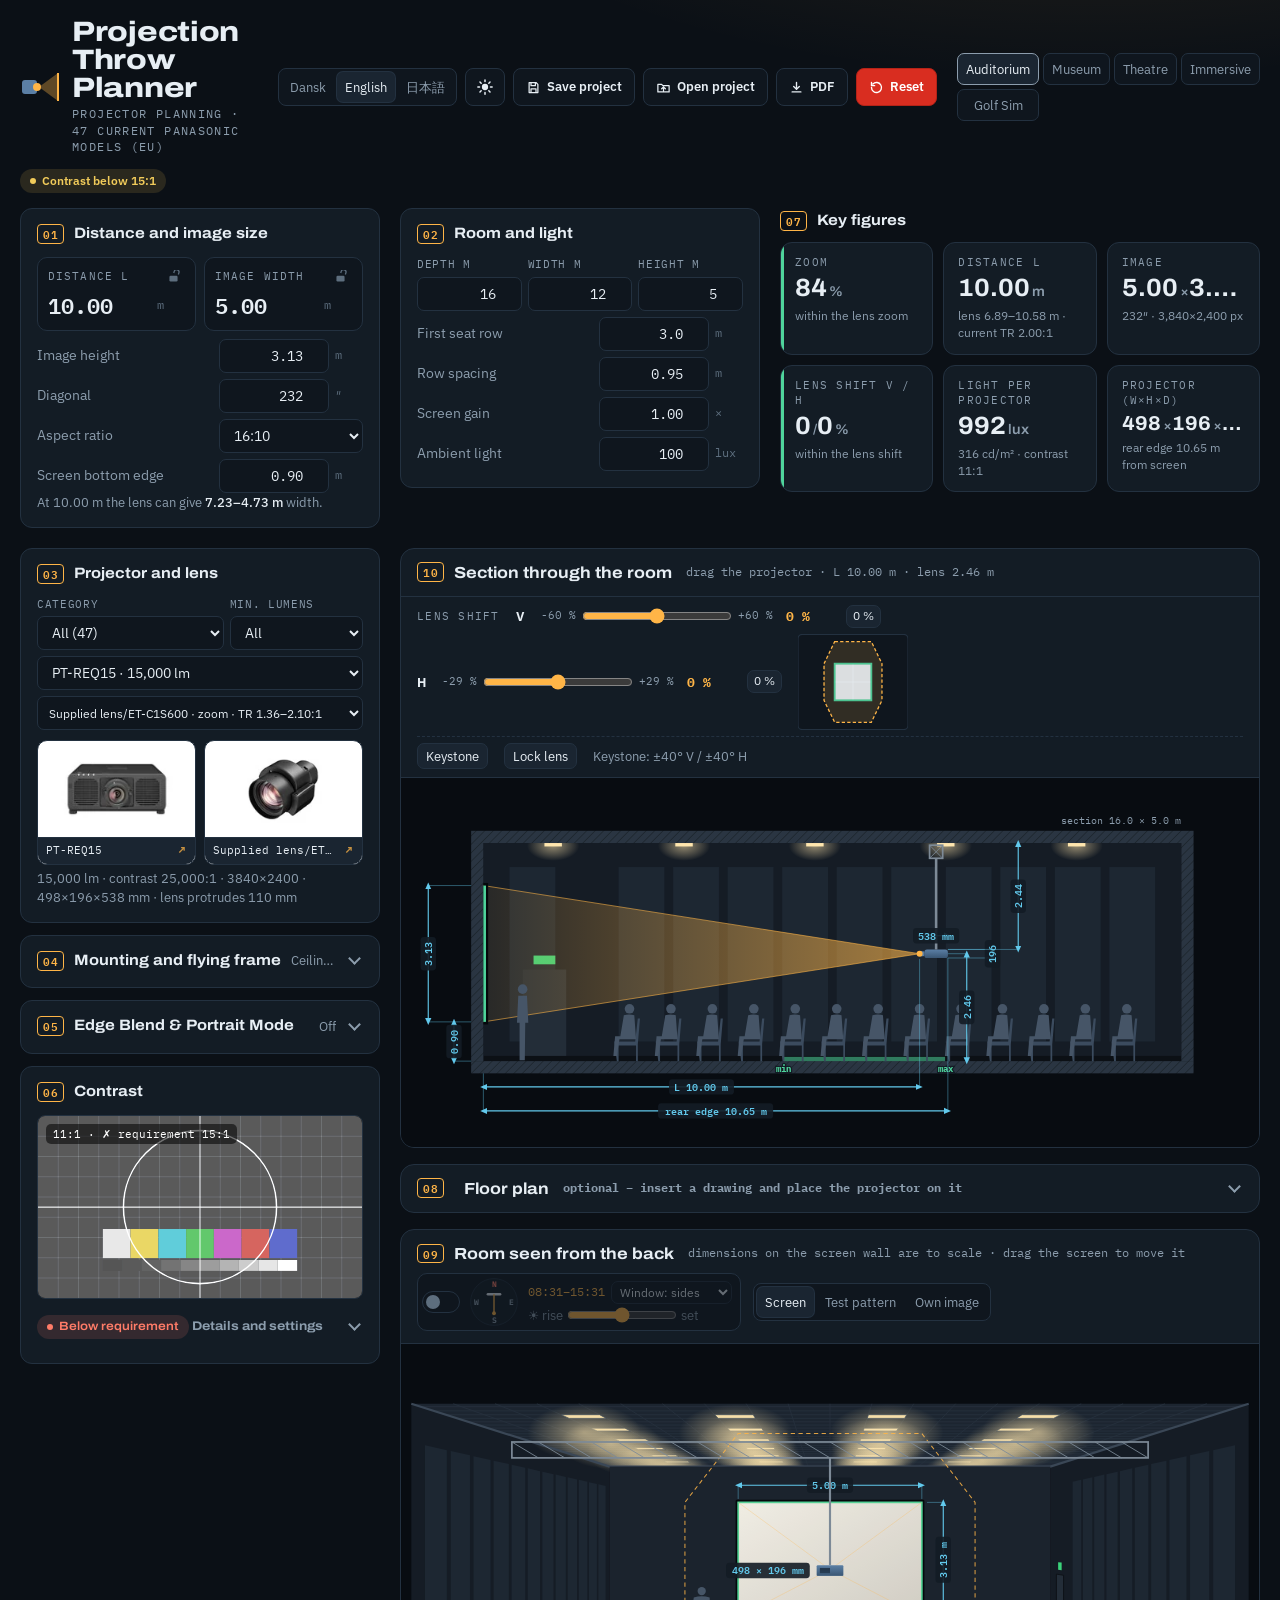
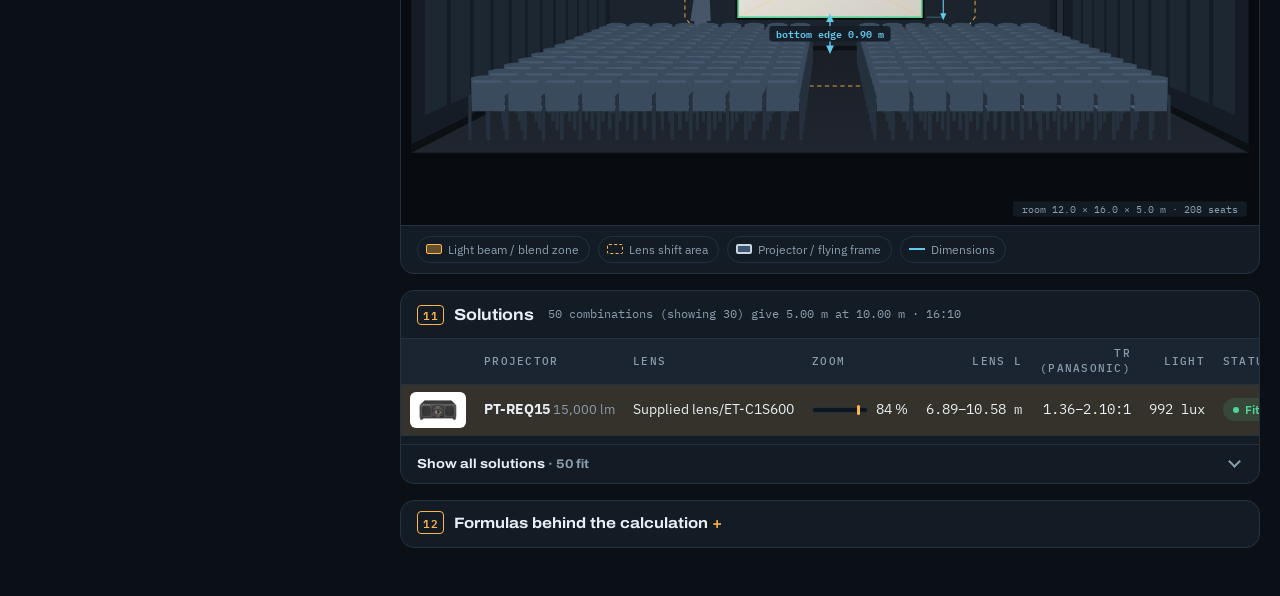
==== commit e08ad0c0: "Add files via upload" ====
--- a/index.html
+++ b/index.html
@@ -87,6 +87,21 @@
 .toprow{display:grid;grid-template-columns:360px 360px minmax(0,1fr);gap:20px;margin-bottom:20px;align-items:start}
 :root[data-venue="immersive"] .toprow .kpis{grid-column:2/-1}
 :root[data-venue="immersive"] #dPlan{display:none}
+:root[data-venue="golf"] svg.draw{--r-wall:#1A1E24;--r-side:#15181D;--r-panel:#15181D;--r-ceil2:#0F1115;--r-tile:#1A1D22;--r-floor:#3A3F47;--r-floor2:#2E3239;--r-base:#0B0D10;--r-cornice:#2A2F37;--r-person:#C9D1DC;--r-light:#FFE9C2;--r-door:#22262D;--r-out:#08090B}
+:root[data-venue="golf"] #dPlan,:root[data-venue="golf"] #dMount,:root[data-venue="golf"] #dBlend{display:none}
+:root[data-venue="golf"] main.out>section.view:has(#front){order:-1}
+.golfp .gh{margin:0 0 4px;font-size:14px}
+.golfp .gf{display:grid;grid-template-columns:repeat(auto-fill,minmax(260px,1fr));gap:6px 22px;margin:6px 0 8px;align-items:center}
+.golfp .gf label{display:flex;align-items:center;justify-content:space-between;gap:8px;font-size:13px}
+.golfp .gf input{width:74px}.golfp .gf .gmat input{width:66px}.golfp .gf .gmat .inl{gap:4px}.golfp .gf label{min-width:0}.golfp .gf .gmat>span:first-child{white-space:normal}.golfp .gf label>span:first-child{white-space:nowrap}.golfp .gf select{max-width:180px}
+.gchk{list-style:none;margin:6px 0 8px;padding:0;display:grid;grid-template-columns:repeat(auto-fill,minmax(280px,1fr));gap:4px 16px;font-size:12.5px}
+.gchk li{padding-left:17px;position:relative}.gchk li:before{content:'';position:absolute;left:2px;top:5px;width:9px;height:9px;border-radius:50%;background:var(--ok)}
+.gchk li.warn:before{background:var(--warn)}.gchk li.bad:before{background:var(--bad)}.gchk li.bad{color:var(--bad);font-weight:600}
+#front.h-gsw .Lgsw,#front.h-gsh .Lgsh,#side.h-gsw .Lgsw,#side.h-gsh .Lgsh{display:none}
+#side .ggrab{cursor:ew-resize}
+.gpose{display:flex;align-items:center;gap:12px;margin:2px 0 8px;font-size:13px;flex-wrap:wrap}.gpose input{flex:1;min-width:140px;accent-color:#F5A524}.gpose b{min-width:96px;font-weight:600}.gpose button{font:inherit;font-size:12.5px;padding:6px 12px;border-radius:7px;border:1px solid var(--line);background:var(--bg2);color:var(--ink);cursor:pointer}
+.seg.venue{display:grid;grid-template-columns:repeat(4,auto);gap:4px;background:none;border:0;padding:0;border-radius:0}.seg.venue button{border:1px solid var(--line);background:var(--bg2);border-radius:7px}.seg.venue button[aria-pressed=true]{background:var(--surface2);color:var(--ink);border-color:var(--muted);box-shadow:none}
+@media (max-width:600px){.seg.venue{grid-template-columns:repeat(4,1fr)}}
 @media (max-width:1250px){.toprow{grid-template-columns:1fr 1fr}.toprow .kpis{grid-column:1/-1}}
 @media (max-width:700px){:root[data-venue="immersive"] .toprow .kpis{grid-column:1/-1}}
 @media (max-width:700px){.toprow{grid-template-columns:minmax(0,1fr)}}
@@ -392,6 +407,7 @@
       <button type="button" data-venue="museum" aria-pressed="false">Museum</button>
       <button type="button" data-venue="theater" aria-pressed="false">Teater</button>
       <button type="button" data-venue="immersive" aria-pressed="false">Immersive</button>
+      <button type="button" data-venue="golf" aria-pressed="false">Golf Sim</button>
     </div>
   </div>
   <div class="status" id="topStatus" aria-live="polite"></div>
@@ -562,6 +578,7 @@
           <div class="seg" role="group" aria-label="Indhold på lærredet">
             <button type="button" data-content="none" aria-pressed="true">Lærred</button>
             <button type="button" data-content="test" aria-pressed="false">Testbillede</button>
+            <button type="button" data-content="golf" aria-pressed="false" hidden>Golfbane</button>
             <button type="button" data-content="img" aria-pressed="false">Eget billede</button>
           </div>
           <input type="file" id="file" accept="image/*" hidden></div>
@@ -573,11 +590,28 @@
           <div class="tbl"><table id="immTbl"></table></div>
           <div class="hint" id="immHint"></div>
         </div>
+        <div class="immp golfp" id="golfPanel" hidden>
+          <h3 class="gh">Golfsimulator</h3>
+          <div class="gf">
+            <label><span>Spillerens højde</span><span class="inl"><input type="number" id="gH" step="0.01" min="1.4" max="2.1"><span class="unit">m</span></span></label>
+            <label><span>Svingradius</span><span class="inl"><input type="number" id="gR" step="0.05" min="1" max="2.4"><span class="unit">m</span></span></label>
+            <label><span>Svingplan</span><span class="inl"><input type="number" id="gTh" step="1" min="30" max="80"><span class="unit">°</span></span></label>
+            <label><span>Tee til lærred</span><span class="inl"><input type="number" id="gTee" step="0.05" min="1"><span class="unit">m</span></span></label>
+            <label class="gmat"><span>Måtte (B × D)</span><span class="inl"><input type="number" id="gMW" step="0.1" min="0.5"><span class="unit">×</span><input type="number" id="gMD" step="0.1" min="0.5"><span class="unit">m</span></span></label>
+            <label><span>TrackMan</span><select id="gTM"><option value="auto">iO · auto højde</option><option value="LOW">iO LOW (2,70–2,90 m)</option><option value="MID">iO MID (2,85–3,05 m)</option><option value="HIGH">iO HIGH (3,00–3,20 m)</option><option value="TM4">TrackMan 4 (gulv)</option><option value="none">Ingen TrackMan</option></select></label>
+            <div class="seg" role="group" aria-label="Spillerens hånd"><button type="button" data-ghand="R" aria-pressed="true">Højrehåndet</button><button type="button" data-ghand="L" aria-pressed="false">Venstrehåndet</button></div>
+          </div>
+          <div class="gpose"><span>Svingposition</span><input type="range" id="gPose" min="0" max="100" step="1" aria-label="Svingposition"><b id="gPoseTxt"></b><button type="button" id="gPlay">▶ Afspil sving</button></div>
+          <ul class="gchk" id="gChk"></ul>
+          <div class="hint" id="gHint">TrackMan-enheden er tegnet generisk – ikke med TrackMans design eller logo. Svinget er forenklet som en cirkel (svingradius) i et skråt svingplan gennem bolden. Skyggen er beregnet fra projektorens linse. Kravene er fra TrackMans offentlige installationsvejledninger. Spilleren kan trækkes i snittet.</div>
+        </div>
         <div class="legend lgtog" id="lg9" role="group" aria-label="Vis/skjul i tegningen">
           <button type="button" data-l9="beam" aria-pressed="true" title="Vis/skjul"><i style="background:var(--beam-a);border:1px solid var(--beam)"></i>Lysstråle / blend-zone</button>
           <button type="button" data-l9="shift" aria-pressed="true" title="Vis/skjul"><i style="border:1px dashed var(--beam)"></i>Lens shift-område</button>
           <button type="button" data-l9="pj" aria-pressed="true" title="Vis/skjul"><i style="background:var(--pj);border:2px solid var(--frame)"></i>Projektor / flyramme</button>
           <button type="button" data-l9="dim" aria-pressed="true" title="Vis/skjul"><i style="border-top:2px solid var(--dim);height:0;border-radius:0"></i>Mål</button>
+          <button type="button" data-l9="gsw" aria-pressed="true" title="Vis/skjul" hidden><i style="border:1.5px dashed #F5A524"></i>Sving</button>
+          <button type="button" data-l9="gsh" aria-pressed="true" title="Vis/skjul" hidden><i style="background:#000;border:1px solid var(--bad)"></i>Skygge</button>
         </div>
       </section>
 
@@ -890,14 +924,14 @@
   // publikum: siddende rækker (auditorium/teater) eller stående grupper (museum/immersive, hoved ~1,80 m)
   const stand=STAND(),headY=stand?1.8:1.32;let rows=[];
   if(S.venue==='theater')rows=TROWS();else if(S.venue==='immersive'){for(const u of [S.rd-2.6,S.rd-1.1])if(u>0.5)rows.push(u)}else for(let z0=S.r1;z0<=S.rd-0.7;z0+=stand?1.6:Math.max(.6,S.rp))rows.push(z0);
-  if(NOCROWD())rows=[];
+  if(NOCROWD()||S.venue==='golf')rows=[];
   const lowest=pjs.reduce((a,p)=>p.ly<a.ly?p:a,pjs[0]);
   const bottomEdge=r=>(r.ty-H/2);
   const hit=rows.filter(zr=>{const zh=zr+0.35;if(zh>=S.L)return false;return pjs.some(p=>{const b=p.ty-H/2;const y=b+(p.ly-b)*zh/S.L;return y<headY})});if(REAR()||S.venue==='immersive')hit.length=0;
   // taleren tættest på lærredet: skygger han, når han står foran lærredet? (ikke ved bagprojektion / immersive)
   const presZ=PZ(),presX=PXX(cx,CW),presBase=S.venue==='theater'?STH():0,presTop=presBase+1.76;
   // skygge: kroppen (±0,25 m) inden for strålen både på tværs og i højden ved talerens afstand
-  const presHit=S.venue!=='immersive'&&!NOCROWD()&&!REAR()&&presZ<S.L&&pjs.some(p=>{const k=presZ/S.L,b=p.ty-H/2,t=p.ty+H/2,l=p.tx-W/2,rr=p.tx+W/2;
+  const presHit=S.venue!=='immersive'&&S.venue!=='golf'&&!NOCROWD()&&!REAR()&&presZ<S.L&&pjs.some(p=>{const k=presZ/S.L,b=p.ty-H/2,t=p.ty+H/2,l=p.tx-W/2,rr=p.tx+W/2;
     const yb=b+(p.ly-b)*k,yt=t+(p.ly-t)*k,xl=l+(p.lx-l)*k,xr=rr+(p.lx-rr)*k;return yb<presTop&&yt>presBase&&xr>presX-0.25&&xl<presX+0.25});
   const pcr=S.pcr||m.cr, stk=Math.max(1,Math.round(S.stack||1));
   const amb=AMB();const lm=(m.lc||m.lm)*stk*ksUse, lux=lm/(W*H), nits=S.gain*lux/Math.PI, cr=(lux+amb)/(lux/pcr+amb);
@@ -910,8 +944,8 @@
 
 /* ===== UI ===== */
 const pill=(c,t)=>`<span class="pill ${c}">${t}</span>`;
-function fillCats(){const ok=MODELS.filter(m=>m.lm>=S.minLm);const cs=CAT_ORDER.filter(c=>ok.some(m=>m.c===c));if(S.cat&&!cs.includes(S.cat))S.cat=0;$('cat').innerHTML='<option value="0">Alle ('+ok.length+')</option>'+cs.map(c=>`<option value="${c}">${CATS[c]} (${ok.filter(m=>m.c===c).length})</option>`).join('');$('cat').value=S.cat}
-function fillModels(){$('model').innerHTML=CAT_ORDER.filter(c=>!S.cat||c==S.cat).map(c=>{const ms=MODELS.map((m,i)=>[m,i]).filter(([m,i])=>m.c===c&&m.lm>=S.minLm);return ms.length?`<optgroup label="${CATS[c]}">`+ms.map(([m,i])=>`<option value="${i}">${m.m} · ${fi(m.lm)} lm</option>`).join('')+'</optgroup>':''}).join('');
+function fillCats(){const ok=MODELS.filter(m=>m.lm>=S.minLm&&(S.venue!=='golf'||m.c===3));const cs=CAT_ORDER.filter(c=>ok.some(m=>m.c===c));if(S.cat&&!cs.includes(S.cat))S.cat=0;$('cat').innerHTML='<option value="0">Alle ('+ok.length+')</option>'+cs.map(c=>`<option value="${c}">${CATS[c]} (${ok.filter(m=>m.c===c).length})</option>`).join('');$('cat').value=S.cat}
+function fillModels(){$('model').innerHTML=CAT_ORDER.filter(c=>!S.cat||c==S.cat).map(c=>{const ms=MODELS.map((m,i)=>[m,i]).filter(([m,i])=>m.c===c&&m.lm>=S.minLm&&(S.venue!=='golf'||m.c===3));return ms.length?`<optgroup label="${CATS[c]}">`+ms.map(([m,i])=>`<option value="${i}">${m.m} · ${fi(m.lm)} lm</option>`).join('')+'</optgroup>':''}).join('');
   const k=SLOT();if(k){if(![...$('model').options].some(o=>+o.value===slotMI())&&$('model').options.length){S.immPj={...(S.immPj||{}),[k]:{mi:+$('model').options[0].value,li:0}};S.immAdj={...(S.immAdj||{}),[k]:{}};fillLens()}return}
   if(![...$('model').options].some(o=>+o.value===S.mi)&&$('model').options.length){S.mi=+$('model').options[0].value;S.li=0;fillLens();frameDefaults();if(typeof fitLens==='function')fitLens();zeroShift()}}
 // throw ratio: Panasonics officielle værdier (TDC ThrowRatio pr. projektor/optik); beregnet kun som nødløsning
@@ -945,7 +979,7 @@
   let n,rr,W;if(best){n=best.n;rr=best.r}else{n=1;while(n<8&&S.cw/(n-(n-1)*o)>Dmax*k+1e-6)n++;W=S.cw/(n-(n-1)*o);rr=1;while(rr<4&&W*ah/aw*(rr-(rr-1)*o)<tgt-1e-6&&W*ah/aw*(rr+1-rr*o)<=S.rh+1e-6)rr++}
   W=S.cw/(n-(n-1)*o);const H=W*ah/aw;
   const chg=S.bc!==n||S.br!==rr;S.bc=n;S.br=rr;if(chg){S.bdx={};zeroShift()}BAUTO={n,r:rr,ok:!!best,small:!best&&W<Dmin*k-1e-6,ch:H*(rr-(rr-1)*o)}}
-function zeroShift(){const r=calc();S.py=r.cy-r.inv*r.off*r.H;S.px=r.cx-r.inv*r.offH*r.W}
+function zeroShift(){const r=calc();S.py=r.cy-r.inv*r.off*r.H;S.px=r.cx-r.inv*r.offH*r.W;if(S.venue==='golf'&&S.ceil){const r2=calc(),t=S.rh-0.2;if(r2.pyRange)S.py=Math.round(Math.max(r2.pyRange[0],Math.min(r2.pyRange[1],t))*100)/100}}
 const imgTag=(key,alt)=>IMGS[key]?`<img src="${IMGS[key]}" alt="${alt}">`:'';
 
 let CLAMP='';const HITS={};let LASTPY=null,LASTSB=null;let hitTimer=0;
@@ -966,7 +1000,7 @@
   if(S.venue==='theater'&&S.sb<STH()-1e-6){S.sb=Math.round(STH()*100)/100;const r5=calc();if(!r5.P.length&&!S.blend)S.py=S.sb+r5.CH/2-r5.inv*r5.off*r5.H}  // lærredet står på scenen
   if(S.sb<0){S.sb=0;const r4=calc();if(!r4.P.length&&!S.blend)S.py=S.sb+r4.CH/2-r4.inv*r4.off*r4.H}{const r3=calc();if(REAR()){const mx=Math.max(1,STAGE()-1.1);if(S.bsd>mx){S.bsd=mx;hit('bsd')}}const over=Math.max(r3.outBack,S.L)-DEPTH();if(over>1e-6&&!S.lockL){S.L=Math.max(.2,S.L-over);hit('depth');CLAMP+=REAR()?'Afstanden er begrænset, så projektoren er inden for bagscenen. ':'Afstanden er begrænset, så projektoren er inden for bagvæggen. '}}if(S.py>S.rh){S.py=S.rh;hit('pyTop')}if(S.py<0){S.py=0;hit('pyBot')}}
 /* ===== SPROG (dansk er kildesproget; engelsk og japansk oversættes på tekstniveau efter hver tegning) ===== */
-const I18N=[["Projektorplanlægning ·", "Projector planning ·", "プロジェクター計画 ·", 0], ["aktuelle Panasonic-modeller (EU)", "current Panasonic models (EU)", "現行パナソニックモデル（EU）", 0], ["Auditorium", "Auditorium", "講堂", 0], ["Museum", "Museum", "美術館", 0], ["Teater", "Theatre", "劇場", 0], ["Immersive", "Immersive", "イマーシブ", 0], ["Tema for lokalet", "Room theme", "部屋のテーマ", 0], ["Sprog", "Language", "言語", 0], ["Kontrast under #:#", "Contrast below #:#", "コントラスト #:# 未満", 0], ["Afstand og billedstørrelse", "Distance and image size", "投写距離と画面サイズ", 0], ["Afstand L", "Distance L", "投写距離 L", 0], ["Billedbredde", "Image width", "画面幅", 0], ["Billedhøjde", "Image height", "画面高さ", 0], ["Diagonal", "Diagonal", "対角", 0], ["Format", "Aspect ratio", "アスペクト比", 0], ["Billedformat", "Aspect ratio", "アスペクト比", 0], ["Lærredets underkant", "Screen bottom edge", "スクリーン下端", 0], ["Ved # m kan linsen give", "At # m the lens can give", "# m でのレンズ投写幅：", 0], ["bredde.", "width.", "。", 0], ["Fast linse: ved # m bliver billedet", "Fixed lens: at # m the image is", "固定レンズ：# m で画面幅", 0], ["bredt.", "wide.", "。", 0], ["Samlet billede. Pr. projektor:", "Combined image. Per projector:", "合成画面。プロジェクターごと：", 0], ["Bredden kommer fra plantegningen.", "The width comes from the floor plan.", "幅は図面から取得しています。", 0], ["Billedet er gjort så bredt som rummet.", "The image has been made as wide as the room.", "画面を部屋の幅に合わせました。", 0], ["Billedet er gjort så højt som rummet.", "The image has been made as tall as the room.", "画面を部屋の高さに合わせました。", 0], ["Lærredets underkant er sænket, så lærredet er under loftet.", "The screen bottom edge has been lowered so the screen is below the ceiling.", "スクリーンが天井より下になるよう下端を下げました。", 0], ["Afstanden er begrænset, så projektoren er inden for bagvæggen.", "The distance has been limited so the projector is inside the back wall.", "プロジェクターが後壁の内側に収まるよう距離を制限しました。", 0], ["Afstanden er begrænset, så projektoren er inden for bagscenen.", "The distance has been limited so the projector is inside the backstage.", "プロジェクターがバックステージ内に収まるよう距離を制限しました。", 0], ["Passer ikke: # m og # m bredde – med denne optik skal afstanden være #–# m for # m bredde", "Does not fit: # m and # m width – with this lens the distance must be #–# m for # m width", "不適合：# m・幅 # m – このレンズでは幅 # m に #–# m の距離が必要", 0], ["Passer ikke: afstand # m – med denne optik skal afstanden være #–# m for # m bredde", "Does not fit: distance # m – with this lens the distance must be #–# m for # m width", "不適合：距離 # m – このレンズでは幅 # m に #–# m の距離が必要", 0], ["Passer ikke: bredde # m – med denne optik skal afstanden være #–# m for # m bredde", "Does not fit: width # m – with this lens the distance must be #–# m for # m width", "不適合：幅 # m – このレンズでは幅 # m に #–# m の距離が必要", 0], ["Passer ikke: # m og # m bredde – med denne optik skal afstanden være # m for # m bredde", "Does not fit: # m and # m width – with this lens the distance must be # m for # m width", "不適合：# m・幅 # m – このレンズでは幅 # m に # m の距離が必要", 0], ["Passer: # m og # m bredde", "Fits: # m and # m width", "適合：# m・幅 # m", 0], ["Passer: afstand # m", "Fits: distance # m", "適合：距離 # m", 0], ["Passer: bredde # m", "Fits: width # m", "適合：幅 # m", 0], ["Lås afstanden – så kan du se, om projektor og optik passer", "Lock the distance – to see whether projector and lens fit", "距離をロック – プロジェクターとレンズが適合するか確認できます", 0], ["Lås billedbredden – så kan du se, om projektor og optik passer", "Lock the image width – to see whether projector and lens fit", "画面幅をロック – プロジェクターとレンズが適合するか確認できます", 0], ["Afstanden er låst – klik for at låse op", "The distance is locked – click to unlock", "距離はロック中 – クリックで解除", 0], ["Billedbredden er låst – klik for at låse op", "The image width is locked – click to unlock", "画面幅はロック中 – クリックで解除", 0], ["Grænsen for rummet er nået", "The room limit has been reached", "部屋の限界に達しました", 0], ["Rum og lys", "Room and light", "部屋と照明", 0], ["Dybde m", "Depth m", "奥行 m", 0], ["Bredde m", "Width m", "幅 m", 0], ["Højde m", "Height m", "高さ m", 0], ["Første stolerække", "First seat row", "最前列", 0], ["Publikum fra", "Audience from", "観客位置", 0], ["Rækkeafstand", "Row spacing", "列間隔", 0], ["Stolerækker (bagerst)", "Seat rows (at the back)", "座席列（後方）", 0], ["Projektion", "Projection", "投写方式", 0], ["Front- eller bagprojektion", "Front or rear projection", "フロントまたはリア投写", 0], ["Forfra", "Front", "フロント", 0], ["Bagfra", "Rear", "リア", 0], ["Bagscene (lærred → bagvæg)", "Backstage (screen → back wall)", "バックステージ（スクリーン→後壁）", 0], ["Lærred gain", "Screen gain", "スクリーンゲイン", 0], ["Omgivelseslys", "Ambient light", "環境光", 0], ["stk", "pcs", "台", 0], ["Zoom", "Zoom", "ズーム", 0], ["inden for linsens zoom", "within the lens zoom", "レンズのズーム範囲内", 0], ["uden for linsens zoom", "outside the lens zoom", "レンズのズーム範囲外", 0], ["linse #–# m · TR #:#", "lens #–# m · TR #:#", "レンズ #–# m · TR #:#", 0], ["fast linse · TR #:#", "fixed lens · TR #:#", "固定レンズ · TR #:#", 0], ["Billede", "Image", "画面", 0], ["samlet", "total", "合計", 0], ["Lens shift V / H", "Lens shift V / H", "レンズシフト V / H", 0], ["inden for linsens shift", "within the lens shift", "レンズシフト範囲内", 0], ["uden for linsens shift", "outside the lens shift", "レンズシフト範囲外", 0], ["fast offset # % + shift", "fixed offset # % + shift", "固定オフセット # % + シフト", 0], ["Lys pr. projektor", "Light per projector", "プロジェクターごとの照度", 0], ["# cd/m² · kontrast #:#", "# cd/m² · contrast #:#", "# cd/m² · コントラスト #:#", 0], ["Projektor (B×H×D)", "Projector (W×H×D)", "プロジェクター（幅×高×奥）", 0], ["Flyramme (B×H×D)", "Flying frame (W×H×D)", "フライングフレーム（幅×高×奥）", 0], ["bagkant # m fra lærred", "rear edge # m from screen", "後端までスクリーンから # m", 0], ["Projektor og linse", "Projector and lens", "プロジェクターとレンズ", 0], ["Kategori", "Category", "カテゴリー", 0], ["Alle (#)", "All (#)", "すべて (#)", 0], ["Alle", "All", "すべて", 0], ["Min. lumen", "Min. lumens", "最小ルーメン", 0], ["Projektormodel", "Projector model", "プロジェクターモデル", 0], ["Linse", "Lens", "レンズ", 0], ["Supplied lens", "Supplied lens", "付属レンズ", 0], ["· zoom", "· zoom", "· ズーム", 0], ["· fast", "· fixed", "· 固定", 0], ["# lm · kontrast #:#", "# lm · contrast #:#", "# lm · コントラスト #:#", 0], ["linse rager # mm frem", "lens protrudes # mm", "レンズ突出 # mm", 0], ["ultrakort kast (kabinet foran spejlet)", "ultra short throw (cabinet in front of the mirror)", "超短焦点（ミラー前に本体）", 0], ["L-formet linse (kabinet lodret)", "L-shaped lens (cabinet vertical)", "L字型レンズ（本体は縦置き）", 0], ["Montering og flyramme", "Mounting and flying frame", "設置とフライングフレーム", 0], ["Montering", "Mounting", "設置", 0], ["Loft · linse # m", "Ceiling · lens # m", "天吊り · レンズ # m", 0], ["Bord · linse # m", "Table · lens # m", "床置き · レンズ # m", 0], ["Bord / gulv", "Table / floor", "床置き", 0], ["Loft, inverteret", "Ceiling, inverted", "天吊り（反転）", 0], ["Flyramme", "Flying frame", "フライングフレーム", 0], ["Medregn flyramme", "Include flying frame", "フライングフレームを含める", 0], ["Rammemodel", "Frame model", "フレームモデル", 0], ["Egen ramme – indtast mål", "Custom frame – enter dimensions", "カスタムフレーム – 寸法入力", 0], ["Bredde mm", "Width mm", "幅 mm", 0], ["Højde mm", "Height mm", "高さ mm", 0], ["Dybde mm", "Depth mm", "奥行 mm", 0], ["Officielle mål fra Panasonic · # kg uden projektor", "Official Panasonic dimensions · # kg without projector", "パナソニック公式寸法 · プロジェクター除く # kg", 0], ["Egne mål.", "Custom dimensions.", "カスタム寸法。", 0], ["Panasonic har ikke offentliggjort mål for #. Skøn ud fra ET-RFD# – ret til de rigtige mål.", "Panasonic has not published dimensions for #. Estimated from ET-RFD# – correct to the real dimensions.", "パナソニックは # の寸法を公開していません。ET-RFD# からの推定 – 実寸に修正してください。", 0], ["Panasonic har ingen ramme i ET-RFD-serien til #. Skøn: projektor + # mm.", "Panasonic has no ET-RFD frame for #. Estimate: projector + # mm.", "# 用の ET-RFD フレームはありません。推定：プロジェクター + # mm。", 0], ["Edge blend", "Edge blend", "エッジブレンド", 0], ["Fra", "Off", "オフ", 0], ["Flere projektorer", "Multiple projectors", "複数プロジェクター", 0], ["Slå til for flere projektorer, der danner ét billede med overlap.", "Turn on for several projectors forming one image with overlap.", "オンにすると複数台で重ね合わせた1つの画面を作ります。", 0], ["Projektorer vandret", "Projectors horizontal", "水平方向の台数", 0], ["Projektorer lodret", "Projectors vertical", "垂直方向の台数", 0], ["Overlap (alle flader)", "Overlap (all surfaces)", "オーバーラップ（全面）", 0], ["Overlap", "Overlap", "オーバーラップ", 0], ["Billede pr. projektor", "Image per projector", "プロジェクターごとの画面", 0], ["Blend-zone", "Blend zone", "ブレンド領域", 0], ["afstand mellem projektorer # m", "distance between projectors # m", "プロジェクター間隔 # m", 0], ["Kontrast", "Contrast", "コントラスト", 0], ["Under krav", "Below requirement", "要件未満", 0], ["Opfylder krav", "Meets requirement", "要件を満たす", 0], ["Detaljer og indstillinger", "Details and settings", "詳細と設定", 0], ["krav #", "requirement #", "要件 #", 0], ["krav", "req.", "要件", 0], ["Hvid", "White", "白", 0], ["Sort", "Black", "黒", 0], ["Krav", "Requirement", "要件", 0], ["Kontrastkrav", "Contrast requirement", "コントラスト要件", 0], ["Passiv visning · #:#", "Passive viewing · #:#", "受動的視聴 · #:#", 0], ["Enkle beslutninger · #:#", "Basic decision making · #:#", "基本的な判断 · #:#", 0], ["Analytisk · #:#", "Analytical · #:#", "分析的 · #:#", 0], ["Fuld video · #:#", "Full motion video · #:#", "フルモーションビデオ · #:#", 0], ["Passiv visning", "Passive viewing", "受動的視聴", 0], ["Eget krav…", "Custom requirement…", "カスタム要件…", 0], ["Eget minimum", "Custom minimum", "カスタム最小値", 0], ["passiv visning", "passive viewing", "受動的視聴", 0], ["enkle beslutninger", "basic decision making", "基本的な判断", 0], ["analytisk", "analytical", "分析的", 0], ["fuld video", "full motion video", "フルモーションビデオ", 0], ["eget krav", "custom requirement", "カスタム要件", 0], ["Opfylder #:#", "Meets #:#", "#:# を満たす", 0], ["Under kravet #:# – mangler #× kontrast", "Below the #:# requirement – needs #× more contrast", "#:# 要件未満 – コントラストが #× 不足", 0], ["Under #:#", "Below #:#", "#:# 未満", 0], ["blend-zone #:#", "blend zone #:#", "ブレンド領域 #:#", 0], ["blend #:#", "blend #:#", "ブレンド #:#", 0], ["Omgivelseslys på lærred", "Ambient light on screen", "スクリーン上の環境光", 0], ["Projektorens kontrast", "Projector contrast", "プロジェクターのコントラスト", 0], ["Stablede projektorer", "Stacked projectors", "スタック台数", 0], ["Simulering af billedet med den beregnede kontrast", "Simulation of the image with the calculated contrast", "計算されたコントラストでの画面シミュレーション", 0], ["Omgivelseslyset (# lux kunstlys + # lux sollys) står for", "The ambient light (# lux artificial + # lux sunlight) accounts for", "環境光（人工光 # lux + 日光 # lux）が占める割合：", 0], ["Omgivelseslyset står for", "The ambient light accounts for", "環境光が占める割合：", 0], ["af sortniveauet. Databladets kontrast er full on/off – ret til ANSI-kontrast for et mere realistisk tal. Krav efter ANSI/INFOCOMM #M-# (nu AVIXA V#): målt i lokalet med ANSI-skakbræt, så brug projektorens ANSI-kontrast.", "of the black level. The datasheet contrast is full on/off – change to ANSI contrast for a more realistic figure. Requirements per ANSI/INFOCOMM #M-# (now AVIXA V#): measured in the room with an ANSI checkerboard, so use the projector's ANSI contrast.", "（黒レベルに対して）。データシートのコントラストはフルオン/オフです – より現実的な値にはANSIコントラストを使用してください。要件は ANSI/INFOCOMM #M-#（現 AVIXA V#）：室内でANSIチェッカーボードにより測定するため、プロジェクターのANSIコントラストを使用してください。", 0], ["Sort niveau i blend-zonen er", "The black level in the blend zone is", "ブレンド領域の黒レベルは", 0], ["højere og #× i hjørnerne (synligt gråt bånd i mørke scener uden black level-korrektion).", "higher and #× in the corners (visible grey band in dark scenes without black level correction).", "倍高く、角では #×（黒レベル補正なしでは暗いシーンに灰色の帯が見えます）。", 0], ["højere (synligt gråt bånd i mørke scener uden black level-korrektion).", "higher (visible grey band in dark scenes without black level correction).", "倍高い（黒レベル補正なしでは暗いシーンに灰色の帯が見えます）。", 0], ["Plantegning", "Floor plan", "図面", 0], ["valgfri – indsæt en tegning og placér projektoren på den", "optional – insert a drawing and place the projector on it", "任意 – 図面を挿入してプロジェクターを配置", 0], ["indsat – ikke i brug", "inserted – not in use", "挿入済み – 未使用", 0], ["styrer afstand # m og bredde # m", "controls distance # m and width # m", "距離 # m と幅 # m を制御", 0], ["Indsæt plantegning…", "Insert floor plan…", "図面を挿入…", 0], ["# · Målestok", "# · Scale", "# · 縮尺", 0], ["# · Lærred", "# · Screen", "# · スクリーン", 0], ["# · Projektor", "# · Projector", "# · プロジェクター", 0], ["# · Målestok:", "# · Scale:", "# · 縮尺：", 0], ["# · Lærred:", "# · Screen:", "# · スクリーン：", 0], ["# · Projektor:", "# · Projector:", "# · プロジェクター：", 0], ["klik på to punkter med kendt afstand (fx en væg) og skriv afstanden i meter.", "click two points with a known distance (e.g. a wall) and enter the distance in metres.", "距離が分かっている2点（壁など）をクリックし、距離をメートルで入力。", 0], ["klik på lærredets venstre kant og derefter højre kant, set fra publikum.", "click the left edge of the screen and then the right edge, as seen from the audience.", "観客側から見てスクリーンの左端、次に右端をクリック。", 0], ["træk projektoren på plads. Afstand", "drag the projector into place. Distance", "プロジェクターをドラッグして配置。距離", 0], ["sideforskydning # m · lærred # m bredt (målestok # px/m)", "side offset # m · screen # m wide (scale # px/m)", "横オフセット # m · スクリーン幅 # m（縮尺 # px/m）", 0], ["Plantegningen er ikke i brug. Slå «Brug plantegningens mål» til.", "The floor plan is not in use. Turn on “Use floor plan dimensions”.", "図面は未使用です。「図面の寸法を使用」をオンにしてください。", 0], ["Afstand", "Distance", "距離", 0], ["Hold midt for lærredet", "Keep centred on the screen", "スクリーン中央に固定", 0], ["Brug plantegningens mål", "Use floor plan dimensions", "図面の寸法を使用", 0], ["Fjern", "Remove", "削除", 0], ["Ingen plantegning", "No floor plan", "図面なし", 0], ["Indsæt en PNG, JPG eller PDF. Sæt derefter målestok, markér lærredet og træk projektoren på plads.", "Insert a PNG, JPG or PDF. Then set the scale, mark the screen and drag the projector into place.", "PNG・JPG・PDFを挿入し、縮尺を設定、スクリーンを指定してプロジェクターを配置します。", 0], ["Læser PDF…", "Reading PDF…", "PDFを読み込み中…", 0], ["PDF-læseren kunne ikke hentes. Indsæt tegningen som PNG eller JPG.", "The PDF reader could not be loaded. Insert the drawing as PNG or JPG.", "PDFリーダーを読み込めません。PNGまたはJPGで挿入してください。", 0], ["PDF’en kunne ikke læses. Gem første side som PNG eller JPG og indsæt den i stedet.", "The PDF could not be read. Save the first page as PNG or JPG and insert that instead.", "PDFを読み込めません。1ページ目をPNGかJPGで保存して挿入してください。", 0], ["Værktøj", "Tool", "ツール", 0], ["Plantegning med projektor", "Floor plan with projector", "プロジェクター付き図面", 0], ["Lokalet set bagfra", "Room seen from the back", "後方から見た部屋", 0], ["mål på lærredsvæggen er i målestok", "dimensions on the screen wall are to scale", "スクリーン壁の寸法は縮尺通り", 0], ["Lærredet vender mod #° (#)", "The screen faces #° (#)", "スクリーンの向き #° (#)", 0], ["Kompas: klik i den retning lærredet vender mod publikum", "Compass: click in the direction the screen faces the audience", "方位：スクリーンが観客側を向く方向をクリック", 0], ["Sollys til/fra", "Sunlight on/off", "日光 オン/オフ", 0], ["Medregn sollys", "Include sunlight", "日光を含める", 0], ["Sollys er slået fra", "Sunlight is off", "日光はオフ", 0], ["Solhøjde #°, retning #° · København, i dag", "Sun elevation #°, direction #° · Copenhagen, today", "太陽高度 #°・方位 #° · コペンハーゲン、本日", 0], ["Solens position fra solopgang til solnedgang", "Sun position from sunrise to sunset", "日の出から日の入りまでの太陽位置", 0], ["Vinduer", "Windows", "窓", 0], ["Vindue: bag", "Window: back", "窓：後方", 0], ["Vindue: venstre", "Window: left", "窓：左", 0], ["Vindue: højre", "Window: right", "窓：右", 0], ["Vindue: sider", "Window: sides", "窓：両側", 0], ["Vindue: ingen", "Window: none", "窓：なし", 0], ["Vindue: custom", "Window: custom", "窓：カスタム", 0], ["Vindue venstre væg # – klik for at fjerne", "Window left wall # – click to remove", "左壁の窓 # – クリックで削除", 0], ["Vindue højre væg # – klik for at fjerne", "Window right wall # – click to remove", "右壁の窓 # – クリックで削除", 0], ["Vindue venstre væg # – klik for at tilføje", "Window left wall # – click to add", "左壁の窓 # – クリックで追加", 0], ["Vindue højre væg # – klik for at tilføje", "Window right wall # – click to add", "右壁の窓 # – クリックで追加", 0], ["Ovenlys # – klik for at fjerne", "Skylight # – click to remove", "天窓 # – クリックで削除", 0], ["Ovenlys # – klik for at tilføje", "Skylight # – click to add", "天窓 # – クリックで追加", 0], ["klik på et vindue for at fjerne/tilføje · # af # aktive", "click a window to remove/add · # of # active", "窓をクリックで削除/追加 · # / # 有効", 0], ["☀ op", "☀ rise", "☀ 日の出", 0], ["ned", "set", "日の入り", 0], ["mørkt", "dark", "暗い", 0], ["Indhold på lærredet", "Content on the screen", "スクリーンの内容", 0], ["Lærred", "Screen", "スクリーン", 0], ["Testbillede", "Test pattern", "テストパターン", 0], ["Eget billede", "Own image", "自分の画像", 0], ["Vælg et billede fra din computer", "Choose an image from your computer", "コンピューターから画像を選択", 0], ["Klik igen for at skifte billede", "Click again to change image", "もう一度クリックで画像を変更", 0], ["Klik «Eget billede» for at vælge et billede", "Click “Own image” to choose an image", "「自分の画像」をクリックして画像を選択", 0], ["Lokalet set bagfra med lærred og projektor", "Room seen from the back with screen and projector", "スクリーンとプロジェクターのある部屋（後方から）", 0], ["underkant # m", "bottom edge # m", "下端 # m", 0], ["lokale # × # × # m · # pladser", "room # × # × # m · # seats", "部屋 # × # × # m · # 席", 0], ["lokale # × # × # m", "room # × # × # m", "部屋 # × # × # m", 0], ["Flader", "Surfaces", "投写面", 0], ["Projektionsflader", "Projection surfaces", "投写面", 0], ["Front-væg", "Front wall", "正面壁", 0], ["Venstre væg", "Left wall", "左壁", 0], ["Højre væg", "Right wall", "右壁", 0], ["Gulv", "Floor", "床", 0], ["Front (lærred)", "Front (screen)", "正面（スクリーン）", 0], ["Lysstråle / blend-zone", "Light beam / blend zone", "光線 / ブレンド領域", 0], ["Lens shift-område", "Lens shift area", "レンズシフト範囲", 0], ["Projektor / flyramme", "Projector / flying frame", "プロジェクター / フレーム", 0], ["Mål", "Dimensions", "寸法", 0], ["Snit gennem lokalet", "Section through the room", "部屋の断面", 0], ["Snit gennem lokalet set fra siden", "Section through the room seen from the side", "側面から見た部屋の断面", 0], ["træk projektoren · L # m · linse # m", "drag the projector · L # m · lens # m", "プロジェクターをドラッグ · L # m · レンズ # m", 0], ["H-shift: projektor # m til højre", "H-shift: projector # m to the right", "水平シフト：プロジェクター右へ # m", 0], ["H-shift: projektor # m til venstre", "H-shift: projector # m to the left", "水平シフト：プロジェクター左へ # m", 0], ["Lodret lens shift", "Vertical lens shift", "垂直レンズシフト", 0], ["Vandret lens shift", "Horizontal lens shift", "水平レンズシフト", 0], ["Lens shift-område med billedets position", "Lens shift area with image position", "画面位置とレンズシフト範囲", 0], ["Lens shift", "Lens shift", "レンズシフト", 0], ["L # m", "L # m", "L # m", 0], ["bagkant # m", "rear edge # m", "後端 # m", 0], ["# række # m", "row # # m", "# 列目 # m", 0], ["publikum fra # m", "audience from # m", "観客位置 # m", 0], ["snit # × # m", "section # × # m", "断面 # × # m", 0], ["bagscene # m", "backstage # m", "バックステージ # m", 0], ["fast", "fixed", "固定", 0], ["Løsninger", "Solutions", "解決策", 0], ["# kombinationer (viser #) giver # m ved # m · #:#", "# combinations (showing #) give # m at # m · #:#", "# 通りの組み合わせ（# 件表示）で # m 距離で # m 幅 · #:#", 0], ["# kombinationer giver # m ved # m · #:#", "# combinations give # m at # m · #:#", "# 通りの組み合わせで # m 距離で # m 幅 · #:#", 0], ["· pr. projektor", "· per projector", "· プロジェクターごと", 0], ["Projektor", "Projector", "プロジェクター", 0], ["Linsens L", "Lens L", "レンズ L", 0], ["Throw ratio", "Throw ratio", "スローレシオ", 0], ["Lys", "Light", "照度", 0], ["Status", "Status", "状態", 0], ["Passer", "Fits", "適合", 0], ["For tæt", "Too close", "近すぎ", 0], ["For langt", "Too far", "遠すぎ", 0], ["Tæt på:", "Close:", "近い：", 0], ["Vis alle løsninger", "Show all solutions", "すべての解決策を表示", 0], ["· # passer", "· # fit", "· # 件適合", 0], ["Resultater", "Results", "結果", 0], ["Udstyr", "Equipment", "機材", 0], ["Formler bag beregningen", "Formulas behind the calculation", "計算式", 0], ["Afstand (Panasonic):", "Distance (Panasonic):", "投写距離（パナソニック）：", 0], ["Størrelse:", "Size:", "サイズ：", 0], ["fast linse", "fixed lens", "固定レンズ", 0], ["samlet bredde", "total width", "合計幅", 0], ["lærredcentrum", "screen centre", "スクリーン中心", 0], ["linsehøjde", "lens height", "レンズ高さ", 0], ["Fysisk:", "Physical:", "物理寸法：", 0], ["mm frem foran kabinettet", "mm in front of the cabinet", "mm 本体から突出", 0], ["linse rager", "lens protrudes", "レンズ突出", 0], ["ultrakort kast: L måles til spejlet, kabinettet står mellem spejl og lærred (Panasonic-mål)", "ultra short throw: L is measured to the mirror, the cabinet stands between mirror and screen (Panasonic dimensions)", "超短焦点：L はミラーまでの距離、本体はミラーとスクリーンの間（パナソニック寸法）", 0], ["L-formet linse: kabinettet står lodret under linsehovedet", "L-shaped lens: the cabinet stands vertically below the lens head", "L字型レンズ：本体はレンズヘッドの下に縦置き", 0], ["kabinet", "cabinet", "本体", 0], ["ramme", "frame", "フレーム", 0], ["nærmest lærred", "nearest screen", "スクリーン最近点", 0], ["bagkant", "rear edge", "後端", 0], ["Skygge:", "Shadow:", "影：", 0], ["strålens underkant ved række z", "beam bottom edge at row z", "列 z での光線下端", 0], ["lærred_underkant", "screen_bottom", "スクリーン下端", 0], ["hoved i lyset", "head in the beam", "頭が光線内", 0], ["Belysning:", "Illuminance:", "照度：", 0], ["Luminans:", "Luminance:", "輝度：", 0], ["Kontrast:", "Contrast:", "コントラスト：", 0], ["omg.", "amb.", "環境", 0], ["kontrast", "contrast", "コントラスト", 0], ["inkl. sollys", "incl. sunlight", "日光含む", 0], ["Opstillingen virker", "The setup works", "設置OK", 0], ["Uden for zoom", "Outside zoom", "ズーム範囲外", 0], ["Afstand passer ikke", "Distance does not fit", "距離不適合", 0], ["Størrelse uden for linsens område", "Size outside the lens range", "サイズがレンズ範囲外", 0], ["Uden for lens shift", "Outside lens shift", "レンズシフト範囲外", 0], ["Projektorer kolliderer", "Projectors collide", "プロジェクターが干渉", 0], ["Publikum i lysstrålen (# række)", "Audience in the beam (# row)", "観客が光線内（# 列）", 0], ["Publikum i lysstrålen (# rækker)", "Audience in the beam (# rows)", "観客が光線内（# 列）", 0], ["Publikum i lysstrålen", "Audience in the beam", "観客が光線内", 0], ["Rum:", "Room:", "部屋：", 0], ["for bredt", "too wide", "幅超過", 0], ["for dybt", "too deep", "奥行超過", 0], ["bagscenen er for lav", "backstage too shallow", "バックステージ不足", 0], ["lærred for højt", "screen too high", "スクリーンが高すぎ", 0], ["over loftet", "above the ceiling", "天井より上", 0], ["under gulvet", "below the floor", "床より下", 0], ["projektor for tæt på", "projector too close", "プロジェクターが近すぎ", 0], ["projektor for langt væk", "projector too far", "プロジェクターが遠すぎ", 0], ["✓ placering virker", "✓ position works", "✓ 配置OK", 0], ["✗ uden for zoom", "✗ outside zoom", "✗ ズーム範囲外", 0], ["✗ tjek shift/størrelse", "✗ check shift/size", "✗ シフト/サイズ確認", 0], ["linse kaster # m", "lens throws # m", "レンズ投写 # m", 0], ["lærred # m", "screen # m", "スクリーン # m", 0], ["Auto", "Auto", "自動", 0], ["Auto: største billede pr. projektor ud fra kastet", "Auto: largest image per projector from the throw", "自動：投写距離から最大の画面", 0], ["vandret", "horizontal", "水平", 0], ["lodret", "vertical", "垂直", 0], ["på langs", "lengthwise", "縦方向", 0], ["på tværs", "crosswise", "横方向", 0], ["billede", "image", "画面", 0], ["· blend", "· blend", "· ブレンド", 0], ["· kast", "· throw", "· 投写", 0], ["kast", "throw", "投写", 0], ["dækker kun # af # m – flere projektorer på tværs", "covers only # of # m – more projectors needed crosswise", "# / # m のみカバー – 横方向にさらに台数が必要", 0], ["kræver mindst # m kast – der er kun # m", "needs at least # m throw – only # m available", "最低 # m の投写距離が必要 – # m しかありません", 0], ["optikken kan ikke give et billede på # m afstand", "the lens cannot give an image at # m distance", "# m の距離ではこのレンズで投写できません", 0], ["optikkens største billede (#″)", "largest image of the lens (#″)", "レンズの最大画面 (#″)", 0], ["pr. projektor ligger uden for optikkens område", "per projector is outside the lens range", "（台あたり）がレンズ範囲外", 0], ["kan ikke dækkes", "cannot be covered", "カバーできません", 0], ["– vælg en anden optik", "– choose another lens", "– 別のレンズを選択", 0], ["Skriv et fast antal projektorer for at låse opdelingen – billedet tilpasses, så det fylder fladen med # % overlap, og kastet holdes inden for optikkens zoom (træk i projektorerne i «Lokalet set bagfra»).", "Enter a fixed number of projectors to lock the layout – the image is adjusted to fill the surface with # % overlap, and the throw is kept within the lens zoom (drag the projectors in “Room seen from the back”).", "台数を入力すると分割が固定されます – 画面は # % のオーバーラップで面を埋めるよう調整され、投写距離はレンズのズーム範囲内に保たれます（「後方から見た部屋」でプロジェクターをドラッグ）。", 0], ["Vælg en eller flere flader ovenfor.", "Choose one or more surfaces above.", "上で投写面を1つ以上選択してください。", 0], ["Vælg flader under «Lokalet set bagfra».", "Choose surfaces under “Room seen from the back”.", "「後方から見た部屋」で投写面を選択してください。", 0], ["træk for at flytte hele gruppen", "drag to move the whole group", "ドラッグでグループ全体を移動", 0], ["træk i en projektor for at flytte dens gruppe · hold musen over for at se, hvor den skyder hen, og billedets mål", "drag a projector to move its group · hover to see where it projects and the image size", "プロジェクターをドラッグでグループ移動 · マウスを重ねると投写先と画面寸法を表示", 0], ["Flade", "Surface", "投写面", 0], ["Billede pr. stk", "Image per unit", "台あたりの画面", 0], ["Projektorer", "Projectors", "プロジェクター", 0], ["I alt", "Total", "合計", 0], ["Træk i en projektor i «Lokalet set bagfra» for at flytte hele gruppen: på tværs ændrer kastafstanden, langs fladen forskyder billederne – overlappet (edge blend) bliver det samme.", "Drag a projector in “Room seen from the back” to move the whole group: across changes the throw distance, along the surface shifts the images – the overlap (edge blend) stays the same.", "「後方から見た部屋」でプロジェクターをドラッグするとグループ全体が移動します：横方向は投写距離を変更、面に沿うと画面がずれます – オーバーラップ（エッジブレンド）は変わりません。", 0], ["Beregnet med den valgte projektor og optik, uafhængigt af lærredet ovenfor.", "Calculated with the selected projector and lens, independent of the screen above.", "選択したプロジェクターとレンズで計算（上のスクリーンとは独立）。", 0], ["Front-væggen projiceres fra bagvæggen (# m kast), side-projektorerne hænger i loftet ved den modsatte væg (# m kast), gulv-projektorerne i loftet over gulvet (# m kast).", "The front wall is projected from the back wall (# m throw), the side projectors hang from the ceiling at the opposite wall (# m throw), the floor projectors from the ceiling above the floor (# m throw).", "正面壁は後壁から投写（# m）、側面用は反対側の壁際の天井に設置（# m）、床用は床上の天井に設置（# m）。", 0], ["Optikken står på widest zoom for størst muligt billede pr. projektor, med # % overlap til edge blend (indstilles under # Edge blend).", "The lens is at widest zoom for the largest possible image per projector, with # % overlap for edge blend (set under # Edge blend).", "レンズはワイド端で台あたり最大の画面、エッジブレンド用に # % のオーバーラップ（# エッジブレンドで設定）。", 0], ["Projektion på vægge fra loftet kræver lens shift og/eller geometrisk korrektion (warp).", "Projecting onto walls from the ceiling requires lens shift and/or geometric correction (warp).", "天井から壁への投写にはレンズシフトや幾何補正（ワープ）が必要です。", 0], ["Lys og kontrast er pr. projektor uden refleksioner – i et immersive rum lyser fladerne hinanden op, så den reelle kontrast bliver lavere.", "Light and contrast are per projector without reflections – in an immersive room the surfaces light each other, so the real contrast will be lower.", "照度とコントラストは反射を含まない台あたりの値です – イマーシブ空間では面同士が照らし合うため、実際のコントラストは低くなります。", 0], ["venstre væg: # projektorer i loftet, # m fra væggen (skyder vinkelret på snittet)", "left wall: # projectors in the ceiling, # m from the wall (projecting perpendicular to the section)", "左壁：天井に # 台、壁から # m（断面に垂直に投写）", 0], ["højre væg: # projektorer i loftet, # m fra væggen (skyder vinkelret på snittet)", "right wall: # projectors in the ceiling, # m from the wall (projecting perpendicular to the section)", "右壁：天井に # 台、壁から # m（断面に垂直に投写）", 0], ["front-væg: # projektorer, # m fra væggen", "front wall: # projectors, # m from the wall", "正面壁：# 台、壁から # m", 0], ["gulv: # projektorer, # m over gulvet", "floor: # projectors, # m above the floor", "床：# 台、床から # m", 0], ["Markér på siden (tegn og skriv), og tag så et skærmklip", "Mark up the page (draw and write), then take a screenshot", "ページに書き込み（描画・文字）してスクリーンショット", 0], ["Markeringsværktøj", "Markup tool", "マークアップツール", 0], ["✎ Markér", "✎ Mark up", "✎ マーク", 0], ["✎ Markerer…", "✎ Marking…", "✎ マーク中…", 0], ["✎ Tegn", "✎ Draw", "✎ 描く", 0], ["➜ Pil", "➜ Arrow", "➜ 矢印", 0], ["▭ Firkant", "▭ Box", "▭ 四角", 0], ["T Tekst", "T Text", "T 文字", 0], ["↶ Fortryd", "↶ Undo", "↶ 元に戻す", 0], ["Ryd alt", "Clear all", "すべて消去", 0], ["Færdig", "Done", "完了", 0], ["Rød", "Red", "赤", 0], ["Blå", "Blue", "青", 0], ["Grøn", "Green", "緑", 0], ["Skriv og tryk Enter", "Type and press Enter", "入力してEnter", 0], ["Tag derefter et skærmklip med", "Then take a screenshot with", "その後スクリーンショット：", 0], ["og sæt det ind i chatten med", "and paste it into the chat with", "チャットに貼り付け：", 0], ["Detalje · ultrakort kast", "Detail · ultra short throw", "詳細 · 超短焦点", 0], ["Fast afstand", "Fixed distance", "固定距離", 0], ["findes ikke på denne model – bruger #.", "is not available on this model – using #.", "このモデルにはありません – # を使用。", 0], ["Den valgte kombination understøtter ikke #.", "The selected combination does not support #.", "選択した組み合わせは # に対応していません。", 0], ["Lærredet vender mod #° (N)", "The screen faces #° (N)", "スクリーンの向き #°（北）", 0], ["Lærredet vender mod #° (NØ)", "The screen faces #° (NE)", "スクリーンの向き #°（北東）", 0], ["Lærredet vender mod #° (Ø)", "The screen faces #° (E)", "スクリーンの向き #°（東）", 0], ["Lærredet vender mod #° (SØ)", "The screen faces #° (SE)", "スクリーンの向き #°（南東）", 0], ["Lærredet vender mod #° (S)", "The screen faces #° (S)", "スクリーンの向き #°（南）", 0], ["Lærredet vender mod #° (SV)", "The screen faces #° (SW)", "スクリーンの向き #°（南西）", 0], ["Lærredet vender mod #° (V)", "The screen faces #° (W)", "スクリーンの向き #°（西）", 0], ["Lærredet vender mod #° (NV)", "The screen faces #° (NW)", "スクリーンの向き #°（北西）", 0], ["#. række # m", "row # · # m", "# 列目 # m", 0], ["Åbn specifikationer hos Panasonic", "Open specifications at Panasonic", "パナソニックで仕様を開く", 0], ["– specifikationer hos Panasonic", "– specifications at Panasonic", "– パナソニックの仕様", 0], ["Indbygget standardlinse", "Built-in standard lens", "内蔵標準レンズ", 0], ["Intet billede", "No image", "画像なし", 0], ["Henter billede…", "Loading image…", "画像を読み込み中…", 0], ["Pixels langs", "Pixels along", "ピクセル数：", 0], ["(samlet, efter overlap)", "(total, after overlap)", "（合計、オーバーラップ後）", 0], ["Ingen valgt flade i denne retning", "No surface selected in this direction", "この方向の投写面が選択されていません", 0], ["venstre væg", "left wall", "左壁", 0], ["højre væg", "right wall", "右壁", 0], ["front-væg", "front wall", "正面壁", 0], ["gulv", "floor", "床", 0], ["Skift til lys tilstand", "Switch to light mode", "ライトモードに切替", 0], ["Skift til mørk tilstand", "Switch to dark mode", "ダークモードに切替", 0], ["Mørk tilstand til/fra", "Dark mode on/off", "ダークモード オン/オフ", 0], ["2 · Lærred:", "2 · Screen:", "2 · スクリーン：", 0], ["tryk på lærredets venstre kant (set fra publikum) og træk hen til højre kant – længden vises i meter. Træk bagefter i de to punkter for at flytte eller rotere lærredet. Bredden kan også rettes under # «Billedbredde».", "press on the left edge of the screen (seen from the audience) and drag to the right edge – the length is shown in metres. Afterwards drag the two points to move or rotate the screen. The width can also be edited under # “Image width”.", "スクリーンの左端（観客側から見て）を押して右端までドラッグ – 長さがメートルで表示されます。その後、2つの点をドラッグしてスクリーンを移動・回転できます。幅は # 「画面幅」でも変更できます。", 0], ["3 · Projektor:", "3 · Projector:", "3 · プロジェクター：", 0], ["klik eller træk projektoren på plads – den holder sig inden for billedets bredde og optikkens zoom. Afstand", "click or drag the projector into place – it stays within the image width and the lens zoom. Distance", "クリックまたはドラッグで配置 – 画面幅とレンズのズーム範囲内に保たれます。距離", 0], ["Bredden er koblet til lærredet på plantegningen.", "The width is linked to the screen on the floor plan.", "幅は図面上のスクリーンと連動しています。", 0], ["lærred # m", "screen # m", "スクリーン # m", 0], ["Scenedybde", "Stage depth", "ステージ奥行", 0], ["Scenehøjde", "Stage height", "ステージ高さ", 0], ["Alle flader", "All surfaces", "全ての面", 0], ["Projektor pr. flade", "Projector per surface", "面ごとのプロジェクター", 0], ["har sin egen projektor og optik.", "has its own projector and lens.", "には専用のプロジェクターとレンズが設定されています。", 0], ["Brug standard", "Use default", "標準を使用", 0], ["bruger standard (alle flader). Vælg en model eller optik herunder for at give fladen sin egen.", "uses the default (all surfaces). Choose a model or lens below to give this surface its own.", "は標準（全ての面）を使用しています。下でモデルまたはレンズを選ぶと、この面専用になります。", 0], ["Fladen er slået fra under «Lokalet set bagfra».", "The surface is switched off under “Room seen from the back”.", "この面は「後方から見た部屋」でオフになっています。", 0], ["Standard for alle flader uden egen projektor. Vælg en flade for at give den en anden model eller optik.", "Default for all surfaces without their own projector. Choose a surface to give it a different model or lens.", "専用プロジェクターのない全ての面の標準です。面を選ぶと別のモデルやレンズを設定できます。", 0], ["Hver flade beregnes med sin projektor og optik fra 03 (standard eller fladens egen), uafhængigt af lærredet ovenfor.", "Each surface is calculated with its projector and lens from 03 (default or the surface's own), independent of the screen above.", "各面は03で選んだプロジェクターとレンズ（標準または面専用）で計算され、上のスクリーンとは独立しています。", 0], ["Auto vælger det mindste antal projektorer og tilpasser billedet, så det præcis fylder fladen.", "Auto picks the fewest projectors and fits the image so it exactly fills the surface.", "自動は最少台数を選び、面をちょうど埋めるよう画面を合わせます。", 0], ["Auto: færrest mulige projektorer", "Auto: fewest possible projectors", "自動：最少台数", 0], ["drejet 90°", "rotated 90°", "90°回転", 0], ["Færre med", "Fewer with", "より少ない台数：", 0], ["Brug", "Use", "使用", 0], ["Med den bedste optik pr. flade:", "With the best lens per surface:", "面ごとに最適なレンズで：", 0], ["i stedet for # projektorer", "instead of # projectors", "（現在 # 台）", 0], ["Færrest projektorer", "Fewest projectors", "最少台数にする", 0], ["Publikum", "Audience", "観客", 0], ["Vis", "Show", "表示", 0], ["Skjul", "Hide", "非表示", 0], ["Vis eller skjul publikum", "Show or hide audience", "観客の表示／非表示", 0], ["Taleren skygger foran lærredet", "Presenter casts a shadow in front of the screen", "発表者がスクリーン前で影を落とします", 0], ["skygger", "shadow", "影", 0], ["Pixels (samlet)", "Pixels (total)", "ピクセル（合計）", 0], ["Nulstil", "Reset", "リセット", 0], ["Klik igen for at nulstille", "Click again to reset", "もう一度クリックでリセット", 0], ["Nulstil alle indstillinger til standard", "Reset all settings to default", "全ての設定を初期値に戻す", 0], ["Hver flade beregnes med sin egen projektor og optik, uafhængigt af lærredet.", "Each surface is calculated with its own projector and lens, independent of the screen.", "各面はそれぞれのプロジェクターとレンズで、スクリーンとは独立して計算されます。", 0], ["Front-væggen projiceres fra bagvæggen, side-projektorerne hænger i loftet ved den modsatte væg, og gulv-projektorerne i loftet over gulvet – det faktiske kast pr. flade står i tabellen.", "The front wall is projected from the back wall, the side projectors hang from the ceiling at the opposite wall, and the floor projectors from the ceiling above the floor – the actual throw per surface is shown in the table.", "正面壁は後壁から投写、側面用は反対側の壁際の天井、床用は床上の天井に設置 – 面ごとの実際の投写距離は表に記載されています。", 0], ["Auto vælger færrest mulige projektorer og tilpasser billedet, så det præcis fylder fladen med # % overlap (indstilles under # Edge blend).", "Auto picks the fewest possible projectors and fits the image so it exactly fills the surface with # % overlap (set under # Edge blend).", "自動は最少台数を選び、# % のオーバーラップで面をちょうど埋めるよう画面を合わせます（# エッジブレンドで設定）。", 0], ["Nøgletal", "Key figures", "主要数値", 0], ["Projektorer i alt", "Projectors in total", "プロジェクター合計", 0], ["Flader", "Surfaces", "投写面", 0], ["af #", "of #", "/ #", 0], ["Pixels i alt", "Total pixels", "総ピクセル", 0], ["alle flader, overlap talt én gang", "all surfaces, overlap counted once", "全ての面、オーバーラップは1回のみ計上", 0], ["Kast", "Throw", "投写距離", 0], ["korteste og længste kast", "shortest and longest throw", "最短と最長の投写距離", 0], ["Mindste lys", "Lowest light", "最小照度", 0], ["Laveste kontrast", "Lowest contrast", "最低コントラスト", 0], ["krav #:#", "requirement #:#", "要件 #:#", 0], ["kan ikke dækkes", "cannot be covered", "カバーできません", 0], ["ingen flader valgt", "no surfaces selected", "面が選択されていません", 0], ["vælg flader under «Lokalet set bagfra»", "choose surfaces under “Room seen from the back”", "「後方から見た部屋」で面を選択", 0], ["Taleren skygger, hvis han går ind foran lærredet", "The presenter casts a shadow if he walks in front of the screen", "発表者がスクリーン前に入ると影になります", 0], ["aktuel TR", "current TR", "現在のTR", 0], ["Throw ratio (Panasonic)", "Throw ratio (Panasonic)", "スローレシオ（Panasonic）", 0], ["flader og projektorer set fra siden", "surfaces and projectors seen from the side", "横から見た投写面とプロジェクター", 0], ["linse #–# m · aktuel TR #:#", "lens #–# m · current TR #:#", "レンズ #–# m · 現在のTR #:#", 0], ["aktuel TR #:#", "current TR #:#", "現在のTR #:#", 0], ["lærred forskudt # m til højre", "screen offset # m to the right", "スクリーンを右へ # m 移動", 0], ["lærred forskudt # m til venstre", "screen offset # m to the left", "スクリーンを左へ # m 移動", 0], ["træk i lærredet for at flytte det", "drag the screen to move it", "スクリーンをドラッグして移動", 0], ["Gem hele siden som PDF", "Save the whole page as PDF", "ページ全体をPDFで保存", 0], ["TR (Panasonic)", "TR (Panasonic)", "TR（Panasonic）", 0], ["foran kabinettet", "in front of the cabinet", "本体の前方", 0], ["Taleren skygger på lærredet", "The presenter casts a shadow on the screen", "発表者がスクリーンに影を落としています", 0], ["Træk for at flytte taleren", "Drag to move the presenter", "ドラッグして発表者を移動", 0], ["H pr. projektor", "H per projector", "プロジェクターごとのH", 0], ["(træk hver projektor ud til siden inden for dens lens shift)", "(drag each projector sideways within its lens shift)", "（各プロジェクターをレンズシフト範囲内で横にドラッグ）", 0], ["Passende optik ved # m og # m bredde:", "Lenses that fit at # m and # m width:", "# m・幅 # m に適合するレンズ：", 0], ["Ingen passende optik ved # m og # m bredde.", "No lens fits at # m and # m width.", "# m・幅 # m に適合するレンズはありません。", 0], ["sikker værdi", "safe value", "安全値", 0], ["tilsammen maks. #°", "combined max. #°", "合計最大 #°", 0], ["ca. # % af panelet bruges", "approx. # % of the panel used", "パネルの約 # % を使用", 0], ["Ingen keystone-data for denne model", "No keystone data for this model", "この機種のキーストーンデータはありません", 0], ["Lodret keystone", "Vertical keystone", "垂直キーストーン", 0], ["Vandret keystone", "Horizontal keystone", "水平キーストーン", 0], ["Laver PDF …", "Making PDF …", "PDFを作成中…", 0], ["PDF'en er klar, men kunne ikke gemmes automatisk i denne visning", "The PDF is ready but could not be saved automatically in this view", "PDFは作成されましたが、この表示では自動保存できませんでした", 0], ["Hent PDF", "Download PDF", "PDFをダウンロード", 0], ["Åbn PDF", "Open PDF", "PDFを開く", 0], ["PDF-modulet kunne ikke hentes – tjek internetforbindelsen og prøv igen.", "The PDF module could not be loaded – check the internet connection and try again.", "PDFモジュールを読み込めませんでした。接続を確認して再試行してください。", 0], ["PDF'en kunne ikke laves i denne browser.", "The PDF could not be made in this browser.", "このブラウザではPDFを作成できませんでした。", 0], ["Luk", "Close", "閉じる", 0], ["På et claude.ai-link kan kun ejeren af appen gemme filer", "On a claude.ai link only the owner of the app can save files", "claude.aiのリンクではアプリの所有者だけがファイルを保存できます", 0], ["Prøv i stedet browserens udskrift og vælg «Gem som PDF».", "Instead, try the browser's print dialog and choose “Save as PDF”.", "代わりにブラウザの印刷で「PDFとして保存」を選んでください。", 0], ["Udskriv / gem som PDF", "Print / save as PDF", "印刷 / PDFとして保存", 0], ["Brug web-app-versionen af Projection Throw Planner for at gemme PDF.", "Use the web app version of Projection Throw Planner to save the PDF.", "PDFを保存するには Projection Throw Planner のウェブアプリ版を使ってください。", 0], ["Edge Blend & Portrait Mode", "Edge Blend & Portrait Mode", "エッジブレンド & ポートレートモード", 0], ["Portrait mode", "Portrait mode", "ポートレートモード", 0], ["(projektor drejet #°)", "(projector rotated #°)", "（プロジェクターを#°回転）", 0], ["Portræt", "Portrait", "縦置き", 0], ["Beregn antal automatisk", "Calculate number automatically", "台数を自動計算", 0], ["Beregn antal projektorer automatisk", "Calculate the number of projectors automatically", "プロジェクター台数を自動計算", 0], ["Samlet billedhøjde (mål)", "Total image height (target)", "合計画面高さ（目標）", 0], ["Auto: # × # = # projektorer giver # × # m ved # m", "Auto: # × # = # projectors give # × # m at # m", "自動：# × # = # 台で # × # m（距離 # m）", 0], ["Billedet pr. projektor bliver for lille til optikken ved # m – brug færre projektorer, en anden optik eller en kortere afstand", "The image per projector becomes too small for the lens at # m – use fewer projectors, another lens or a shorter distance", "# m では台あたりの画面がレンズに対して小さすぎます – 台数を減らすか、別のレンズか、短い距離を使ってください", 0], ["Kan ikke dækkes med højst # × # projektorer ved # m – vælg en anden optik eller afstand", "Cannot be covered with at most # × # projectors at # m – choose another lens or distance", "最大 # × # 台でも # m ではカバーできません – 別のレンズまたは距離を選んでください", 0], ["keystone bruges kun uden for lens shift", "keystone is only used outside the lens shift", "キーストーンはレンズシフト範囲外でのみ使用", 0], ["Tabte pixels:", "Lost pixels:", "失われる画素：", 0], ["Lystab:", "Light loss:", "光の損失：", 0], ["pr. projektor", "per projector", "台あたり", 0], ["Inden for lens shift – keystone #°", "Within the lens shift – keystone #°", "レンズシフト範囲内 – キーストーン #°", 0], ["ingen tab af pixels eller lys", "no loss of pixels or light", "画素・光の損失なし", 0], ["uden for keystone-grænsen", "outside the keystone limit", "キーストーン限界外", 0], ["Gem projekt", "Save project", "プロジェクトを保存", 0], ["Åbn projekt", "Open project", "プロジェクトを開く", 0], ["Gem projektet som en JSON-fil, der kan sendes til andre", "Save the project as a JSON file that can be sent to others", "他の人に送れるJSONファイルとしてプロジェクトを保存", 0], ["Åbn en projektfil (JSON) – du kan også trække filen ind på siden", "Open a project file (JSON) – you can also drag the file onto the page", "プロジェクトファイル（JSON）を開く – ファイルをページにドラッグすることもできます", 0], ["Brug web-app-versionen af Projection Throw Planner for at gemme projektet.", "Use the web app version of Projection Throw Planner to save the project.", "プロジェクトを保存するには Projection Throw Planner のウェブアプリ版を使ってください。", 0], ["Filen kunne ikke læses – den er ikke en gyldig projektfil.", "The file could not be read – it is not a valid project file.", "ファイルを読み込めませんでした – 有効なプロジェクトファイルではありません。", 0], ["Vis/skjul i tegningen", "Show/hide in the drawing", "図面で表示／非表示", 0], ["Vis/skjul", "Show/hide", "表示／非表示", 0], ["Lås optik", "Lock lens", "レンズを固定", 0], ["Optik låst", "Lens locked", "レンズ固定中", 0], ["Når optikken er låst, skifter den ikke optik, når du trækker i projektoren", "When the lens is locked, it will not switch lens when you drag the projector", "レンズを固定すると、プロジェクターをドラッグしてもレンズは切り替わりません", 0], ["Projektortyper til bedste løsning", "Projector types for the best solution", "最適解に使うプロジェクター種類", 0], ["Projektortyper", "Projector types", "プロジェクター種類", 0], ["Bedste løsning:", "Best solution:", "最適解：", 0], ["Bedste løsning pr. flade:", "Best solution per surface:", "面ごとの最適解：", 0], ["Brug bedste løsning", "Use best solution", "最適解を使用", 0], ["portræt", "portrait", "縦置き", 0], ["Kontrastområde, som «bedste løsning» i 05 skal holde sig inden for", "Contrast range that the “best solution” in 05 must stay within", "05の「最適解」が守るコントラスト範囲", 0], ["Mindste kontrast", "Minimum contrast", "最小コントラスト", 0], ["Største kontrast", "Maximum contrast", "最大コントラスト", 0], ["uden for kontrastområdet", "outside the contrast range", "コントラスト範囲外", 0], ["Ingen projektor/optik giver #-#:1 på denne flade", "No projector/lens gives #–#:1 on this surface", "この面で#–#:1を満たすプロジェクター／レンズはありません", 0], ["Træk", "Drag", "ドラッグ", 0], ["↔ Vandret", "↔ Horizontal", "↔ 水平", 0], ["↕ Op/ned", "↕ Up/down", "↕ 上下", 0], ["(eller hold Shift nede)", "(or hold Shift)", "（またはShiftを押したまま）", 0], ["Træk-funktion", "Drag mode", "ドラッグモード", 0], ["Med «Op/ned» (eller Shift) hæves og sænkes gulv-projektorerne – optikken skiftes automatisk, og «Auto» for gulvet i 05 slås fra, så opdelingen bevares.", "With “Up/down” (or Shift) the floor projectors are raised and lowered – the lens is switched automatically, and “Auto” for the floor in 05 is turned off so the layout is kept.", "「上下」（またはShift）で床用プロジェクターを上下できます – レンズは自動で切り替わり、05の床の「自動」はオフになり配置が保たれます。", 0], ["træk i en projektor for at flytte dens gruppe · Shift eller «Op/ned» = hæv/sænk · hold musen over for at se, hvor den skyder hen", "drag a projector to move its group · Shift or “Up/down” = raise/lower · hover to see where it projects", "プロジェクターをドラッグしてグループを移動 · Shiftまたは「上下」＝上げ下げ · ホバーで投写先を表示", 0], ["Træk vandret", "Drag horizontally", "水平にドラッグ", 0], ["Træk op/ned (eller hold Shift nede)", "Drag up/down (or hold Shift)", "上下にドラッグ（またはShift）", 0], ["Når optikken er låst, skifter den ikke optik, når du trækker i projektorerne", "When the lens is locked, it will not switch lens when you drag the projectors", "レンズを固定すると、プロジェクターをドラッグしてもレンズは切り替わりません", 0], ["#: kortest mulige kast er # m med denne projektor (#) og opdeling", "#: shortest possible throw is # m with this projector (#) and layout", "#：このプロジェクター（#）と配置での最短投写距離は # m", 0], ["#: længst mulige kast er # m med denne projektor (#) og opdeling", "#: longest possible throw is # m with this projector (#) and layout", "#：このプロジェクター（#）と配置での最長投写距離は # m", 0], ["kortest mulige kast er # m med den låste optik", "shortest possible throw is # m with the locked lens", "固定レンズでの最短投写距離は # m", 0], ["længst mulige kast er # m med den låste optik", "longest possible throw is # m with the locked lens", "固定レンズでの最長投写距離は # m", 0], ["med denne projektor", "with this projector", "このプロジェクターで", 0], ["og opdeling", "and layout", "と配置", 0], ["Tegn bredde", "Draw width", "幅を描く", 0], ["Tegn længde", "Draw length", "長さを描く", 0], ["valgfri", "optional", "任意", 0], ["Målestok", "Scale", "縮尺", 0], ["Klik to punkter på tværs af rummet", "Click two points across the room", "部屋を横切る2点をクリック", 0], ["Klik to punkter på langs af rummet", "Click two points along the room", "部屋の縦方向に2点をクリック", 0], ["Rummets bredde", "Room width", "部屋の幅", 0], ["Rummets længde", "Room length", "部屋の長さ", 0], ["Rummets højde (valgfri)", "Room height (optional)", "部屋の高さ（任意）", 0], ["1 · Målestok – bredde:", "1 · Scale – width:", "1 · 縮尺 – 幅：", 0], ["klik på rummets to sidevægge (på tværs af rummet) og skriv bredden i meter i feltet «Bredde».", "click the room's two side walls (across the room) and enter the width in metres in the “Width” field.", "部屋の両側の壁（横方向）をクリックし、「幅」欄に幅をメートルで入力します。", 0], ["1 · Målestok – længde:", "1 · Scale – length:", "1 · 縮尺 – 長さ：", 0], ["klik på forvæggen og bagvæggen (på langs af rummet) og skriv længden i feltet «Længde». Højden kan skrives i feltet «Højde» (valgfri). Rummets mål i 02, 09 og 10 opdateres med det samme.", "click the front wall and the back wall (along the room) and enter the length in the “Length” field. The height can be entered in the “Height” field (optional). The room size in 02, 09 and 10 updates immediately.", "前壁と後壁（縦方向）をクリックし、「長さ」欄に入力します。高さは「高さ」欄に入力できます（任意）。02・09・10の部屋の寸法はすぐに更新されます。", 0], ["1 · Målestok:", "1 · Scale:", "1 · 縮尺：", 0], ["bredde og længde er sat", "width and length are set", "幅と長さを設定済み", 0], [" – og højden", " – and the height", " – 高さも", 0], [" – skriv evt. højden i feltet «Højde»", " – optionally enter the height in the “Height” field", " – 必要なら「高さ」欄に入力", 0], ["Tryk derefter på «2 · Lærred».", "Then press “2 · Screen”.", "次に「2 · スクリーン」を押してください。", 0], ["Længden måler # m på tegningen med breddens målestok – tjek tallene eller tegningen.", "The length measures # m on the drawing using the width's scale – check the numbers or the drawing.", "幅の縮尺で図面上の長さは # m です – 数値または図面を確認してください。", 0], ["Bredde", "Width", "幅", 0], ["Længde", "Length", "長さ", 0], ["Højde", "Height", "高さ", 0], ["N", "N", "北", 1], ["Ø", "E", "東", 1], ["S", "S", "南", 1], ["V", "W", "西", 1], ["V#", "L#", "L#", 1], ["H#", "R#", "R#", 1], ["G#", "Fl#", "Fl#", 1], ["min", "min", "最小", 1], ["max", "max", "最大", 1], ["H", "H", "H", 1], ["m", "m", "m", 1], ["Fra", "Off", "オフ", 1]];
+const I18N=[["Projektorplanlægning ·", "Projector planning ·", "プロジェクター計画 ·", 0], ["aktuelle Panasonic-modeller (EU)", "current Panasonic models (EU)", "現行パナソニックモデル（EU）", 0], ["Auditorium", "Auditorium", "講堂", 0], ["Museum", "Museum", "美術館", 0], ["Teater", "Theatre", "劇場", 0], ["Immersive", "Immersive", "イマーシブ", 0], ["Tema for lokalet", "Room theme", "部屋のテーマ", 0], ["Sprog", "Language", "言語", 0], ["Kontrast under #:#", "Contrast below #:#", "コントラスト #:# 未満", 0], ["Afstand og billedstørrelse", "Distance and image size", "投写距離と画面サイズ", 0], ["Afstand L", "Distance L", "投写距離 L", 0], ["Billedbredde", "Image width", "画面幅", 0], ["Billedhøjde", "Image height", "画面高さ", 0], ["Diagonal", "Diagonal", "対角", 0], ["Format", "Aspect ratio", "アスペクト比", 0], ["Billedformat", "Aspect ratio", "アスペクト比", 0], ["Lærredets underkant", "Screen bottom edge", "スクリーン下端", 0], ["Ved # m kan linsen give", "At # m the lens can give", "# m でのレンズ投写幅：", 0], ["bredde.", "width.", "。", 0], ["Fast linse: ved # m bliver billedet", "Fixed lens: at # m the image is", "固定レンズ：# m で画面幅", 0], ["bredt.", "wide.", "。", 0], ["Samlet billede. Pr. projektor:", "Combined image. Per projector:", "合成画面。プロジェクターごと：", 0], ["Bredden kommer fra plantegningen.", "The width comes from the floor plan.", "幅は図面から取得しています。", 0], ["Billedet er gjort så bredt som rummet.", "The image has been made as wide as the room.", "画面を部屋の幅に合わせました。", 0], ["Billedet er gjort så højt som rummet.", "The image has been made as tall as the room.", "画面を部屋の高さに合わせました。", 0], ["Lærredets underkant er sænket, så lærredet er under loftet.", "The screen bottom edge has been lowered so the screen is below the ceiling.", "スクリーンが天井より下になるよう下端を下げました。", 0], ["Afstanden er begrænset, så projektoren er inden for bagvæggen.", "The distance has been limited so the projector is inside the back wall.", "プロジェクターが後壁の内側に収まるよう距離を制限しました。", 0], ["Afstanden er begrænset, så projektoren er inden for bagscenen.", "The distance has been limited so the projector is inside the backstage.", "プロジェクターがバックステージ内に収まるよう距離を制限しました。", 0], ["Passer ikke: # m og # m bredde – med denne optik skal afstanden være #–# m for # m bredde", "Does not fit: # m and # m width – with this lens the distance must be #–# m for # m width", "不適合：# m・幅 # m – このレンズでは幅 # m に #–# m の距離が必要", 0], ["Passer ikke: afstand # m – med denne optik skal afstanden være #–# m for # m bredde", "Does not fit: distance # m – with this lens the distance must be #–# m for # m width", "不適合：距離 # m – このレンズでは幅 # m に #–# m の距離が必要", 0], ["Passer ikke: bredde # m – med denne optik skal afstanden være #–# m for # m bredde", "Does not fit: width # m – with this lens the distance must be #–# m for # m width", "不適合：幅 # m – このレンズでは幅 # m に #–# m の距離が必要", 0], ["Passer ikke: # m og # m bredde – med denne optik skal afstanden være # m for # m bredde", "Does not fit: # m and # m width – with this lens the distance must be # m for # m width", "不適合：# m・幅 # m – このレンズでは幅 # m に # m の距離が必要", 0], ["Passer: # m og # m bredde", "Fits: # m and # m width", "適合：# m・幅 # m", 0], ["Passer: afstand # m", "Fits: distance # m", "適合：距離 # m", 0], ["Passer: bredde # m", "Fits: width # m", "適合：幅 # m", 0], ["Lås afstanden – så kan du se, om projektor og optik passer", "Lock the distance – to see whether projector and lens fit", "距離をロック – プロジェクターとレンズが適合するか確認できます", 0], ["Lås billedbredden – så kan du se, om projektor og optik passer", "Lock the image width – to see whether projector and lens fit", "画面幅をロック – プロジェクターとレンズが適合するか確認できます", 0], ["Afstanden er låst – klik for at låse op", "The distance is locked – click to unlock", "距離はロック中 – クリックで解除", 0], ["Billedbredden er låst – klik for at låse op", "The image width is locked – click to unlock", "画面幅はロック中 – クリックで解除", 0], ["Grænsen for rummet er nået", "The room limit has been reached", "部屋の限界に達しました", 0], ["Rum og lys", "Room and light", "部屋と照明", 0], ["Dybde m", "Depth m", "奥行 m", 0], ["Bredde m", "Width m", "幅 m", 0], ["Højde m", "Height m", "高さ m", 0], ["Første stolerække", "First seat row", "最前列", 0], ["Publikum fra", "Audience from", "観客位置", 0], ["Rækkeafstand", "Row spacing", "列間隔", 0], ["Stolerækker (bagerst)", "Seat rows (at the back)", "座席列（後方）", 0], ["Projektion", "Projection", "投写方式", 0], ["Front- eller bagprojektion", "Front or rear projection", "フロントまたはリア投写", 0], ["Forfra", "Front", "フロント", 0], ["Bagfra", "Rear", "リア", 0], ["Bagscene (lærred → bagvæg)", "Backstage (screen → back wall)", "バックステージ（スクリーン→後壁）", 0], ["Lærred gain", "Screen gain", "スクリーンゲイン", 0], ["Omgivelseslys", "Ambient light", "環境光", 0], ["stk", "pcs", "台", 0], ["Zoom", "Zoom", "ズーム", 0], ["inden for linsens zoom", "within the lens zoom", "レンズのズーム範囲内", 0], ["uden for linsens zoom", "outside the lens zoom", "レンズのズーム範囲外", 0], ["linse #–# m · TR #:#", "lens #–# m · TR #:#", "レンズ #–# m · TR #:#", 0], ["fast linse · TR #:#", "fixed lens · TR #:#", "固定レンズ · TR #:#", 0], ["Billede", "Image", "画面", 0], ["samlet", "total", "合計", 0], ["Lens shift V / H", "Lens shift V / H", "レンズシフト V / H", 0], ["inden for linsens shift", "within the lens shift", "レンズシフト範囲内", 0], ["uden for linsens shift", "outside the lens shift", "レンズシフト範囲外", 0], ["fast offset # % + shift", "fixed offset # % + shift", "固定オフセット # % + シフト", 0], ["Lys pr. projektor", "Light per projector", "プロジェクターごとの照度", 0], ["# cd/m² · kontrast #:#", "# cd/m² · contrast #:#", "# cd/m² · コントラスト #:#", 0], ["Projektor (B×H×D)", "Projector (W×H×D)", "プロジェクター（幅×高×奥）", 0], ["Flyramme (B×H×D)", "Flying frame (W×H×D)", "フライングフレーム（幅×高×奥）", 0], ["bagkant # m fra lærred", "rear edge # m from screen", "後端までスクリーンから # m", 0], ["Projektor og linse", "Projector and lens", "プロジェクターとレンズ", 0], ["Kategori", "Category", "カテゴリー", 0], ["Alle (#)", "All (#)", "すべて (#)", 0], ["Alle", "All", "すべて", 0], ["Min. lumen", "Min. lumens", "最小ルーメン", 0], ["Projektormodel", "Projector model", "プロジェクターモデル", 0], ["Linse", "Lens", "レンズ", 0], ["Supplied lens", "Supplied lens", "付属レンズ", 0], ["· zoom", "· zoom", "· ズーム", 0], ["· fast", "· fixed", "· 固定", 0], ["# lm · kontrast #:#", "# lm · contrast #:#", "# lm · コントラスト #:#", 0], ["linse rager # mm frem", "lens protrudes # mm", "レンズ突出 # mm", 0], ["ultrakort kast (kabinet foran spejlet)", "ultra short throw (cabinet in front of the mirror)", "超短焦点（ミラー前に本体）", 0], ["L-formet linse (kabinet lodret)", "L-shaped lens (cabinet vertical)", "L字型レンズ（本体は縦置き）", 0], ["Montering og flyramme", "Mounting and flying frame", "設置とフライングフレーム", 0], ["Montering", "Mounting", "設置", 0], ["Loft · linse # m", "Ceiling · lens # m", "天吊り · レンズ # m", 0], ["Bord · linse # m", "Table · lens # m", "床置き · レンズ # m", 0], ["Bord / gulv", "Table / floor", "床置き", 0], ["Loft, inverteret", "Ceiling, inverted", "天吊り（反転）", 0], ["Flyramme", "Flying frame", "フライングフレーム", 0], ["Medregn flyramme", "Include flying frame", "フライングフレームを含める", 0], ["Rammemodel", "Frame model", "フレームモデル", 0], ["Egen ramme – indtast mål", "Custom frame – enter dimensions", "カスタムフレーム – 寸法入力", 0], ["Bredde mm", "Width mm", "幅 mm", 0], ["Højde mm", "Height mm", "高さ mm", 0], ["Dybde mm", "Depth mm", "奥行 mm", 0], ["Officielle mål fra Panasonic · # kg uden projektor", "Official Panasonic dimensions · # kg without projector", "パナソニック公式寸法 · プロジェクター除く # kg", 0], ["Egne mål.", "Custom dimensions.", "カスタム寸法。", 0], ["Panasonic har ikke offentliggjort mål for #. Skøn ud fra ET-RFD# – ret til de rigtige mål.", "Panasonic has not published dimensions for #. Estimated from ET-RFD# – correct to the real dimensions.", "パナソニックは # の寸法を公開していません。ET-RFD# からの推定 – 実寸に修正してください。", 0], ["Panasonic har ingen ramme i ET-RFD-serien til #. Skøn: projektor + # mm.", "Panasonic has no ET-RFD frame for #. Estimate: projector + # mm.", "# 用の ET-RFD フレームはありません。推定：プロジェクター + # mm。", 0], ["Edge blend", "Edge blend", "エッジブレンド", 0], ["Fra", "Off", "オフ", 0], ["Flere projektorer", "Multiple projectors", "複数プロジェクター", 0], ["Slå til for flere projektorer, der danner ét billede med overlap.", "Turn on for several projectors forming one image with overlap.", "オンにすると複数台で重ね合わせた1つの画面を作ります。", 0], ["Projektorer vandret", "Projectors horizontal", "水平方向の台数", 0], ["Projektorer lodret", "Projectors vertical", "垂直方向の台数", 0], ["Overlap (alle flader)", "Overlap (all surfaces)", "オーバーラップ（全面）", 0], ["Overlap", "Overlap", "オーバーラップ", 0], ["Billede pr. projektor", "Image per projector", "プロジェクターごとの画面", 0], ["Blend-zone", "Blend zone", "ブレンド領域", 0], ["afstand mellem projektorer # m", "distance between projectors # m", "プロジェクター間隔 # m", 0], ["Kontrast", "Contrast", "コントラスト", 0], ["Under krav", "Below requirement", "要件未満", 0], ["Opfylder krav", "Meets requirement", "要件を満たす", 0], ["Detaljer og indstillinger", "Details and settings", "詳細と設定", 0], ["krav #", "requirement #", "要件 #", 0], ["krav", "req.", "要件", 0], ["Hvid", "White", "白", 0], ["Sort", "Black", "黒", 0], ["Krav", "Requirement", "要件", 0], ["Kontrastkrav", "Contrast requirement", "コントラスト要件", 0], ["Passiv visning · #:#", "Passive viewing · #:#", "受動的視聴 · #:#", 0], ["Enkle beslutninger · #:#", "Basic decision making · #:#", "基本的な判断 · #:#", 0], ["Analytisk · #:#", "Analytical · #:#", "分析的 · #:#", 0], ["Fuld video · #:#", "Full motion video · #:#", "フルモーションビデオ · #:#", 0], ["Passiv visning", "Passive viewing", "受動的視聴", 0], ["Eget krav…", "Custom requirement…", "カスタム要件…", 0], ["Eget minimum", "Custom minimum", "カスタム最小値", 0], ["passiv visning", "passive viewing", "受動的視聴", 0], ["enkle beslutninger", "basic decision making", "基本的な判断", 0], ["analytisk", "analytical", "分析的", 0], ["fuld video", "full motion video", "フルモーションビデオ", 0], ["eget krav", "custom requirement", "カスタム要件", 0], ["Opfylder #:#", "Meets #:#", "#:# を満たす", 0], ["Under kravet #:# – mangler #× kontrast", "Below the #:# requirement – needs #× more contrast", "#:# 要件未満 – コントラストが #× 不足", 0], ["Under #:#", "Below #:#", "#:# 未満", 0], ["blend-zone #:#", "blend zone #:#", "ブレンド領域 #:#", 0], ["blend #:#", "blend #:#", "ブレンド #:#", 0], ["Omgivelseslys på lærred", "Ambient light on screen", "スクリーン上の環境光", 0], ["Projektorens kontrast", "Projector contrast", "プロジェクターのコントラスト", 0], ["Stablede projektorer", "Stacked projectors", "スタック台数", 0], ["Simulering af billedet med den beregnede kontrast", "Simulation of the image with the calculated contrast", "計算されたコントラストでの画面シミュレーション", 0], ["Omgivelseslyset (# lux kunstlys + # lux sollys) står for", "The ambient light (# lux artificial + # lux sunlight) accounts for", "環境光（人工光 # lux + 日光 # lux）が占める割合：", 0], ["Omgivelseslyset står for", "The ambient light accounts for", "環境光が占める割合：", 0], ["af sortniveauet. Databladets kontrast er full on/off – ret til ANSI-kontrast for et mere realistisk tal. Krav efter ANSI/INFOCOMM #M-# (nu AVIXA V#): målt i lokalet med ANSI-skakbræt, så brug projektorens ANSI-kontrast.", "of the black level. The datasheet contrast is full on/off – change to ANSI contrast for a more realistic figure. Requirements per ANSI/INFOCOMM #M-# (now AVIXA V#): measured in the room with an ANSI checkerboard, so use the projector's ANSI contrast.", "（黒レベルに対して）。データシートのコントラストはフルオン/オフです – より現実的な値にはANSIコントラストを使用してください。要件は ANSI/INFOCOMM #M-#（現 AVIXA V#）：室内でANSIチェッカーボードにより測定するため、プロジェクターのANSIコントラストを使用してください。", 0], ["Sort niveau i blend-zonen er", "The black level in the blend zone is", "ブレンド領域の黒レベルは", 0], ["højere og #× i hjørnerne (synligt gråt bånd i mørke scener uden black level-korrektion).", "higher and #× in the corners (visible grey band in dark scenes without black level correction).", "倍高く、角では #×（黒レベル補正なしでは暗いシーンに灰色の帯が見えます）。", 0], ["højere (synligt gråt bånd i mørke scener uden black level-korrektion).", "higher (visible grey band in dark scenes without black level correction).", "倍高い（黒レベル補正なしでは暗いシーンに灰色の帯が見えます）。", 0], ["Plantegning", "Floor plan", "図面", 0], ["valgfri – indsæt en tegning og placér projektoren på den", "optional – insert a drawing and place the projector on it", "任意 – 図面を挿入してプロジェクターを配置", 0], ["indsat – ikke i brug", "inserted – not in use", "挿入済み – 未使用", 0], ["styrer afstand # m og bredde # m", "controls distance # m and width # m", "距離 # m と幅 # m を制御", 0], ["Indsæt plantegning…", "Insert floor plan…", "図面を挿入…", 0], ["# · Målestok", "# · Scale", "# · 縮尺", 0], ["# · Lærred", "# · Screen", "# · スクリーン", 0], ["# · Projektor", "# · Projector", "# · プロジェクター", 0], ["# · Målestok:", "# · Scale:", "# · 縮尺：", 0], ["# · Lærred:", "# · Screen:", "# · スクリーン：", 0], ["# · Projektor:", "# · Projector:", "# · プロジェクター：", 0], ["klik på to punkter med kendt afstand (fx en væg) og skriv afstanden i meter.", "click two points with a known distance (e.g. a wall) and enter the distance in metres.", "距離が分かっている2点（壁など）をクリックし、距離をメートルで入力。", 0], ["klik på lærredets venstre kant og derefter højre kant, set fra publikum.", "click the left edge of the screen and then the right edge, as seen from the audience.", "観客側から見てスクリーンの左端、次に右端をクリック。", 0], ["træk projektoren på plads. Afstand", "drag the projector into place. Distance", "プロジェクターをドラッグして配置。距離", 0], ["sideforskydning # m · lærred # m bredt (målestok # px/m)", "side offset # m · screen # m wide (scale # px/m)", "横オフセット # m · スクリーン幅 # m（縮尺 # px/m）", 0], ["Plantegningen er ikke i brug. Slå «Brug plantegningens mål» til.", "The floor plan is not in use. Turn on “Use floor plan dimensions”.", "図面は未使用です。「図面の寸法を使用」をオンにしてください。", 0], ["Afstand", "Distance", "距離", 0], ["Hold midt for lærredet", "Keep centred on the screen", "スクリーン中央に固定", 0], ["Brug plantegningens mål", "Use floor plan dimensions", "図面の寸法を使用", 0], ["Fjern", "Remove", "削除", 0], ["Ingen plantegning", "No floor plan", "図面なし", 0], ["Indsæt en PNG, JPG eller PDF. Sæt derefter målestok, markér lærredet og træk projektoren på plads.", "Insert a PNG, JPG or PDF. Then set the scale, mark the screen and drag the projector into place.", "PNG・JPG・PDFを挿入し、縮尺を設定、スクリーンを指定してプロジェクターを配置します。", 0], ["Læser PDF…", "Reading PDF…", "PDFを読み込み中…", 0], ["PDF-læseren kunne ikke hentes. Indsæt tegningen som PNG eller JPG.", "The PDF reader could not be loaded. Insert the drawing as PNG or JPG.", "PDFリーダーを読み込めません。PNGまたはJPGで挿入してください。", 0], ["PDF’en kunne ikke læses. Gem første side som PNG eller JPG og indsæt den i stedet.", "The PDF could not be read. Save the first page as PNG or JPG and insert that instead.", "PDFを読み込めません。1ページ目をPNGかJPGで保存して挿入してください。", 0], ["Værktøj", "Tool", "ツール", 0], ["Plantegning med projektor", "Floor plan with projector", "プロジェクター付き図面", 0], ["Lokalet set bagfra", "Room seen from the back", "後方から見た部屋", 0], ["mål på lærredsvæggen er i målestok", "dimensions on the screen wall are to scale", "スクリーン壁の寸法は縮尺通り", 0], ["Lærredet vender mod #° (#)", "The screen faces #° (#)", "スクリーンの向き #° (#)", 0], ["Kompas: klik i den retning lærredet vender mod publikum", "Compass: click in the direction the screen faces the audience", "方位：スクリーンが観客側を向く方向をクリック", 0], ["Sollys til/fra", "Sunlight on/off", "日光 オン/オフ", 0], ["Medregn sollys", "Include sunlight", "日光を含める", 0], ["Sollys er slået fra", "Sunlight is off", "日光はオフ", 0], ["Solhøjde #°, retning #° · København, i dag", "Sun elevation #°, direction #° · Copenhagen, today", "太陽高度 #°・方位 #° · コペンハーゲン、本日", 0], ["Solens position fra solopgang til solnedgang", "Sun position from sunrise to sunset", "日の出から日の入りまでの太陽位置", 0], ["Vinduer", "Windows", "窓", 0], ["Vindue: bag", "Window: back", "窓：後方", 0], ["Vindue: venstre", "Window: left", "窓：左", 0], ["Vindue: højre", "Window: right", "窓：右", 0], ["Vindue: sider", "Window: sides", "窓：両側", 0], ["Vindue: ingen", "Window: none", "窓：なし", 0], ["Vindue: custom", "Window: custom", "窓：カスタム", 0], ["Vindue venstre væg # – klik for at fjerne", "Window left wall # – click to remove", "左壁の窓 # – クリックで削除", 0], ["Vindue højre væg # – klik for at fjerne", "Window right wall # – click to remove", "右壁の窓 # – クリックで削除", 0], ["Vindue venstre væg # – klik for at tilføje", "Window left wall # – click to add", "左壁の窓 # – クリックで追加", 0], ["Vindue højre væg # – klik for at tilføje", "Window right wall # – click to add", "右壁の窓 # – クリックで追加", 0], ["Ovenlys # – klik for at fjerne", "Skylight # – click to remove", "天窓 # – クリックで削除", 0], ["Ovenlys # – klik for at tilføje", "Skylight # – click to add", "天窓 # – クリックで追加", 0], ["klik på et vindue for at fjerne/tilføje · # af # aktive", "click a window to remove/add · # of # active", "窓をクリックで削除/追加 · # / # 有効", 0], ["☀ op", "☀ rise", "☀ 日の出", 0], ["ned", "set", "日の入り", 0], ["mørkt", "dark", "暗い", 0], ["Indhold på lærredet", "Content on the screen", "スクリーンの内容", 0], ["Lærred", "Screen", "スクリーン", 0], ["Testbillede", "Test pattern", "テストパターン", 0], ["Eget billede", "Own image", "自分の画像", 0], ["Vælg et billede fra din computer", "Choose an image from your computer", "コンピューターから画像を選択", 0], ["Klik igen for at skifte billede", "Click again to change image", "もう一度クリックで画像を変更", 0], ["Klik «Eget billede» for at vælge et billede", "Click “Own image” to choose an image", "「自分の画像」をクリックして画像を選択", 0], ["Lokalet set bagfra med lærred og projektor", "Room seen from the back with screen and projector", "スクリーンとプロジェクターのある部屋（後方から）", 0], ["underkant # m", "bottom edge # m", "下端 # m", 0], ["lokale # × # × # m · # pladser", "room # × # × # m · # seats", "部屋 # × # × # m · # 席", 0], ["lokale # × # × # m", "room # × # × # m", "部屋 # × # × # m", 0], ["Flader", "Surfaces", "投写面", 0], ["Projektionsflader", "Projection surfaces", "投写面", 0], ["Front-væg", "Front wall", "正面壁", 0], ["Venstre væg", "Left wall", "左壁", 0], ["Højre væg", "Right wall", "右壁", 0], ["Gulv", "Floor", "床", 0], ["Front (lærred)", "Front (screen)", "正面（スクリーン）", 0], ["Lysstråle / blend-zone", "Light beam / blend zone", "光線 / ブレンド領域", 0], ["Lens shift-område", "Lens shift area", "レンズシフト範囲", 0], ["Projektor / flyramme", "Projector / flying frame", "プロジェクター / フレーム", 0], ["Mål", "Dimensions", "寸法", 0], ["Snit gennem lokalet", "Section through the room", "部屋の断面", 0], ["Snit gennem lokalet set fra siden", "Section through the room seen from the side", "側面から見た部屋の断面", 0], ["træk projektoren · L # m · linse # m", "drag the projector · L # m · lens # m", "プロジェクターをドラッグ · L # m · レンズ # m", 0], ["H-shift: projektor # m til højre", "H-shift: projector # m to the right", "水平シフト：プロジェクター右へ # m", 0], ["H-shift: projektor # m til venstre", "H-shift: projector # m to the left", "水平シフト：プロジェクター左へ # m", 0], ["Lodret lens shift", "Vertical lens shift", "垂直レンズシフト", 0], ["Vandret lens shift", "Horizontal lens shift", "水平レンズシフト", 0], ["Lens shift-område med billedets position", "Lens shift area with image position", "画面位置とレンズシフト範囲", 0], ["Lens shift", "Lens shift", "レンズシフト", 0], ["L # m", "L # m", "L # m", 0], ["bagkant # m", "rear edge # m", "後端 # m", 0], ["# række # m", "row # # m", "# 列目 # m", 0], ["publikum fra # m", "audience from # m", "観客位置 # m", 0], ["snit # × # m", "section # × # m", "断面 # × # m", 0], ["bagscene # m", "backstage # m", "バックステージ # m", 0], ["fast", "fixed", "固定", 0], ["Løsninger", "Solutions", "解決策", 0], ["# kombinationer (viser #) giver # m ved # m · #:#", "# combinations (showing #) give # m at # m · #:#", "# 通りの組み合わせ（# 件表示）で # m 距離で # m 幅 · #:#", 0], ["# kombinationer giver # m ved # m · #:#", "# combinations give # m at # m · #:#", "# 通りの組み合わせで # m 距離で # m 幅 · #:#", 0], ["· pr. projektor", "· per projector", "· プロジェクターごと", 0], ["Projektor", "Projector", "プロジェクター", 0], ["Linsens L", "Lens L", "レンズ L", 0], ["Throw ratio", "Throw ratio", "スローレシオ", 0], ["Lys", "Light", "照度", 0], ["Status", "Status", "状態", 0], ["Passer", "Fits", "適合", 0], ["For tæt", "Too close", "近すぎ", 0], ["For langt", "Too far", "遠すぎ", 0], ["Tæt på:", "Close:", "近い：", 0], ["Vis alle løsninger", "Show all solutions", "すべての解決策を表示", 0], ["· # passer", "· # fit", "· # 件適合", 0], ["Resultater", "Results", "結果", 0], ["Udstyr", "Equipment", "機材", 0], ["Formler bag beregningen", "Formulas behind the calculation", "計算式", 0], ["Afstand (Panasonic):", "Distance (Panasonic):", "投写距離（パナソニック）：", 0], ["Størrelse:", "Size:", "サイズ：", 0], ["fast linse", "fixed lens", "固定レンズ", 0], ["samlet bredde", "total width", "合計幅", 0], ["lærredcentrum", "screen centre", "スクリーン中心", 0], ["linsehøjde", "lens height", "レンズ高さ", 0], ["Fysisk:", "Physical:", "物理寸法：", 0], ["mm frem foran kabinettet", "mm in front of the cabinet", "mm 本体から突出", 0], ["linse rager", "lens protrudes", "レンズ突出", 0], ["ultrakort kast: L måles til spejlet, kabinettet står mellem spejl og lærred (Panasonic-mål)", "ultra short throw: L is measured to the mirror, the cabinet stands between mirror and screen (Panasonic dimensions)", "超短焦点：L はミラーまでの距離、本体はミラーとスクリーンの間（パナソニック寸法）", 0], ["L-formet linse: kabinettet står lodret under linsehovedet", "L-shaped lens: the cabinet stands vertically below the lens head", "L字型レンズ：本体はレンズヘッドの下に縦置き", 0], ["kabinet", "cabinet", "本体", 0], ["ramme", "frame", "フレーム", 0], ["nærmest lærred", "nearest screen", "スクリーン最近点", 0], ["bagkant", "rear edge", "後端", 0], ["Skygge:", "Shadow:", "影：", 0], ["strålens underkant ved række z", "beam bottom edge at row z", "列 z での光線下端", 0], ["lærred_underkant", "screen_bottom", "スクリーン下端", 0], ["hoved i lyset", "head in the beam", "頭が光線内", 0], ["Belysning:", "Illuminance:", "照度：", 0], ["Luminans:", "Luminance:", "輝度：", 0], ["Kontrast:", "Contrast:", "コントラスト：", 0], ["omg.", "amb.", "環境", 0], ["kontrast", "contrast", "コントラスト", 0], ["inkl. sollys", "incl. sunlight", "日光含む", 0], ["Opstillingen virker", "The setup works", "設置OK", 0], ["Uden for zoom", "Outside zoom", "ズーム範囲外", 0], ["Afstand passer ikke", "Distance does not fit", "距離不適合", 0], ["Størrelse uden for linsens område", "Size outside the lens range", "サイズがレンズ範囲外", 0], ["Uden for lens shift", "Outside lens shift", "レンズシフト範囲外", 0], ["Projektorer kolliderer", "Projectors collide", "プロジェクターが干渉", 0], ["Publikum i lysstrålen (# række)", "Audience in the beam (# row)", "観客が光線内（# 列）", 0], ["Publikum i lysstrålen (# rækker)", "Audience in the beam (# rows)", "観客が光線内（# 列）", 0], ["Publikum i lysstrålen", "Audience in the beam", "観客が光線内", 0], ["Rum:", "Room:", "部屋：", 0], ["for bredt", "too wide", "幅超過", 0], ["for dybt", "too deep", "奥行超過", 0], ["bagscenen er for lav", "backstage too shallow", "バックステージ不足", 0], ["lærred for højt", "screen too high", "スクリーンが高すぎ", 0], ["over loftet", "above the ceiling", "天井より上", 0], ["under gulvet", "below the floor", "床より下", 0], ["projektor for tæt på", "projector too close", "プロジェクターが近すぎ", 0], ["projektor for langt væk", "projector too far", "プロジェクターが遠すぎ", 0], ["✓ placering virker", "✓ position works", "✓ 配置OK", 0], ["✗ uden for zoom", "✗ outside zoom", "✗ ズーム範囲外", 0], ["✗ tjek shift/størrelse", "✗ check shift/size", "✗ シフト/サイズ確認", 0], ["linse kaster # m", "lens throws # m", "レンズ投写 # m", 0], ["lærred # m", "screen # m", "スクリーン # m", 0], ["Auto", "Auto", "自動", 0], ["Auto: største billede pr. projektor ud fra kastet", "Auto: largest image per projector from the throw", "自動：投写距離から最大の画面", 0], ["vandret", "horizontal", "水平", 0], ["lodret", "vertical", "垂直", 0], ["på langs", "lengthwise", "縦方向", 0], ["på tværs", "crosswise", "横方向", 0], ["billede", "image", "画面", 0], ["· blend", "· blend", "· ブレンド", 0], ["· kast", "· throw", "· 投写", 0], ["kast", "throw", "投写", 0], ["dækker kun # af # m – flere projektorer på tværs", "covers only # of # m – more projectors needed crosswise", "# / # m のみカバー – 横方向にさらに台数が必要", 0], ["kræver mindst # m kast – der er kun # m", "needs at least # m throw – only # m available", "最低 # m の投写距離が必要 – # m しかありません", 0], ["optikken kan ikke give et billede på # m afstand", "the lens cannot give an image at # m distance", "# m の距離ではこのレンズで投写できません", 0], ["optikkens største billede (#″)", "largest image of the lens (#″)", "レンズの最大画面 (#″)", 0], ["pr. projektor ligger uden for optikkens område", "per projector is outside the lens range", "（台あたり）がレンズ範囲外", 0], ["kan ikke dækkes", "cannot be covered", "カバーできません", 0], ["– vælg en anden optik", "– choose another lens", "– 別のレンズを選択", 0], ["Skriv et fast antal projektorer for at låse opdelingen – billedet tilpasses, så det fylder fladen med # % overlap, og kastet holdes inden for optikkens zoom (træk i projektorerne i «Lokalet set bagfra»).", "Enter a fixed number of projectors to lock the layout – the image is adjusted to fill the surface with # % overlap, and the throw is kept within the lens zoom (drag the projectors in “Room seen from the back”).", "台数を入力すると分割が固定されます – 画面は # % のオーバーラップで面を埋めるよう調整され、投写距離はレンズのズーム範囲内に保たれます（「後方から見た部屋」でプロジェクターをドラッグ）。", 0], ["Vælg en eller flere flader ovenfor.", "Choose one or more surfaces above.", "上で投写面を1つ以上選択してください。", 0], ["Vælg flader under «Lokalet set bagfra».", "Choose surfaces under “Room seen from the back”.", "「後方から見た部屋」で投写面を選択してください。", 0], ["træk for at flytte hele gruppen", "drag to move the whole group", "ドラッグでグループ全体を移動", 0], ["træk i en projektor for at flytte dens gruppe · hold musen over for at se, hvor den skyder hen, og billedets mål", "drag a projector to move its group · hover to see where it projects and the image size", "プロジェクターをドラッグでグループ移動 · マウスを重ねると投写先と画面寸法を表示", 0], ["Flade", "Surface", "投写面", 0], ["Billede pr. stk", "Image per unit", "台あたりの画面", 0], ["Projektorer", "Projectors", "プロジェクター", 0], ["I alt", "Total", "合計", 0], ["Træk i en projektor i «Lokalet set bagfra» for at flytte hele gruppen: på tværs ændrer kastafstanden, langs fladen forskyder billederne – overlappet (edge blend) bliver det samme.", "Drag a projector in “Room seen from the back” to move the whole group: across changes the throw distance, along the surface shifts the images – the overlap (edge blend) stays the same.", "「後方から見た部屋」でプロジェクターをドラッグするとグループ全体が移動します：横方向は投写距離を変更、面に沿うと画面がずれます – オーバーラップ（エッジブレンド）は変わりません。", 0], ["Beregnet med den valgte projektor og optik, uafhængigt af lærredet ovenfor.", "Calculated with the selected projector and lens, independent of the screen above.", "選択したプロジェクターとレンズで計算（上のスクリーンとは独立）。", 0], ["Front-væggen projiceres fra bagvæggen (# m kast), side-projektorerne hænger i loftet ved den modsatte væg (# m kast), gulv-projektorerne i loftet over gulvet (# m kast).", "The front wall is projected from the back wall (# m throw), the side projectors hang from the ceiling at the opposite wall (# m throw), the floor projectors from the ceiling above the floor (# m throw).", "正面壁は後壁から投写（# m）、側面用は反対側の壁際の天井に設置（# m）、床用は床上の天井に設置（# m）。", 0], ["Optikken står på widest zoom for størst muligt billede pr. projektor, med # % overlap til edge blend (indstilles under # Edge blend).", "The lens is at widest zoom for the largest possible image per projector, with # % overlap for edge blend (set under # Edge blend).", "レンズはワイド端で台あたり最大の画面、エッジブレンド用に # % のオーバーラップ（# エッジブレンドで設定）。", 0], ["Projektion på vægge fra loftet kræver lens shift og/eller geometrisk korrektion (warp).", "Projecting onto walls from the ceiling requires lens shift and/or geometric correction (warp).", "天井から壁への投写にはレンズシフトや幾何補正（ワープ）が必要です。", 0], ["Lys og kontrast er pr. projektor uden refleksioner – i et immersive rum lyser fladerne hinanden op, så den reelle kontrast bliver lavere.", "Light and contrast are per projector without reflections – in an immersive room the surfaces light each other, so the real contrast will be lower.", "照度とコントラストは反射を含まない台あたりの値です – イマーシブ空間では面同士が照らし合うため、実際のコントラストは低くなります。", 0], ["venstre væg: # projektorer i loftet, # m fra væggen (skyder vinkelret på snittet)", "left wall: # projectors in the ceiling, # m from the wall (projecting perpendicular to the section)", "左壁：天井に # 台、壁から # m（断面に垂直に投写）", 0], ["højre væg: # projektorer i loftet, # m fra væggen (skyder vinkelret på snittet)", "right wall: # projectors in the ceiling, # m from the wall (projecting perpendicular to the section)", "右壁：天井に # 台、壁から # m（断面に垂直に投写）", 0], ["front-væg: # projektorer, # m fra væggen", "front wall: # projectors, # m from the wall", "正面壁：# 台、壁から # m", 0], ["gulv: # projektorer, # m over gulvet", "floor: # projectors, # m above the floor", "床：# 台、床から # m", 0], ["Markér på siden (tegn og skriv), og tag så et skærmklip", "Mark up the page (draw and write), then take a screenshot", "ページに書き込み（描画・文字）してスクリーンショット", 0], ["Markeringsværktøj", "Markup tool", "マークアップツール", 0], ["✎ Markér", "✎ Mark up", "✎ マーク", 0], ["✎ Markerer…", "✎ Marking…", "✎ マーク中…", 0], ["✎ Tegn", "✎ Draw", "✎ 描く", 0], ["➜ Pil", "➜ Arrow", "➜ 矢印", 0], ["▭ Firkant", "▭ Box", "▭ 四角", 0], ["T Tekst", "T Text", "T 文字", 0], ["↶ Fortryd", "↶ Undo", "↶ 元に戻す", 0], ["Ryd alt", "Clear all", "すべて消去", 0], ["Færdig", "Done", "完了", 0], ["Rød", "Red", "赤", 0], ["Blå", "Blue", "青", 0], ["Grøn", "Green", "緑", 0], ["Skriv og tryk Enter", "Type and press Enter", "入力してEnter", 0], ["Tag derefter et skærmklip med", "Then take a screenshot with", "その後スクリーンショット：", 0], ["og sæt det ind i chatten med", "and paste it into the chat with", "チャットに貼り付け：", 0], ["Detalje · ultrakort kast", "Detail · ultra short throw", "詳細 · 超短焦点", 0], ["Fast afstand", "Fixed distance", "固定距離", 0], ["findes ikke på denne model – bruger #.", "is not available on this model – using #.", "このモデルにはありません – # を使用。", 0], ["Den valgte kombination understøtter ikke #.", "The selected combination does not support #.", "選択した組み合わせは # に対応していません。", 0], ["Lærredet vender mod #° (N)", "The screen faces #° (N)", "スクリーンの向き #°（北）", 0], ["Lærredet vender mod #° (NØ)", "The screen faces #° (NE)", "スクリーンの向き #°（北東）", 0], ["Lærredet vender mod #° (Ø)", "The screen faces #° (E)", "スクリーンの向き #°（東）", 0], ["Lærredet vender mod #° (SØ)", "The screen faces #° (SE)", "スクリーンの向き #°（南東）", 0], ["Lærredet vender mod #° (S)", "The screen faces #° (S)", "スクリーンの向き #°（南）", 0], ["Lærredet vender mod #° (SV)", "The screen faces #° (SW)", "スクリーンの向き #°（南西）", 0], ["Lærredet vender mod #° (V)", "The screen faces #° (W)", "スクリーンの向き #°（西）", 0], ["Lærredet vender mod #° (NV)", "The screen faces #° (NW)", "スクリーンの向き #°（北西）", 0], ["#. række # m", "row # · # m", "# 列目 # m", 0], ["Åbn specifikationer hos Panasonic", "Open specifications at Panasonic", "パナソニックで仕様を開く", 0], ["– specifikationer hos Panasonic", "– specifications at Panasonic", "– パナソニックの仕様", 0], ["Indbygget standardlinse", "Built-in standard lens", "内蔵標準レンズ", 0], ["Intet billede", "No image", "画像なし", 0], ["Henter billede…", "Loading image…", "画像を読み込み中…", 0], ["Pixels langs", "Pixels along", "ピクセル数：", 0], ["(samlet, efter overlap)", "(total, after overlap)", "（合計、オーバーラップ後）", 0], ["Ingen valgt flade i denne retning", "No surface selected in this direction", "この方向の投写面が選択されていません", 0], ["venstre væg", "left wall", "左壁", 0], ["højre væg", "right wall", "右壁", 0], ["front-væg", "front wall", "正面壁", 0], ["gulv", "floor", "床", 0], ["Skift til lys tilstand", "Switch to light mode", "ライトモードに切替", 0], ["Skift til mørk tilstand", "Switch to dark mode", "ダークモードに切替", 0], ["Mørk tilstand til/fra", "Dark mode on/off", "ダークモード オン/オフ", 0], ["2 · Lærred:", "2 · Screen:", "2 · スクリーン：", 0], ["tryk på lærredets venstre kant (set fra publikum) og træk hen til højre kant – længden vises i meter. Træk bagefter i de to punkter for at flytte eller rotere lærredet. Bredden kan også rettes under # «Billedbredde».", "press on the left edge of the screen (seen from the audience) and drag to the right edge – the length is shown in metres. Afterwards drag the two points to move or rotate the screen. The width can also be edited under # “Image width”.", "スクリーンの左端（観客側から見て）を押して右端までドラッグ – 長さがメートルで表示されます。その後、2つの点をドラッグしてスクリーンを移動・回転できます。幅は # 「画面幅」でも変更できます。", 0], ["3 · Projektor:", "3 · Projector:", "3 · プロジェクター：", 0], ["klik eller træk projektoren på plads – den holder sig inden for billedets bredde og optikkens zoom. Afstand", "click or drag the projector into place – it stays within the image width and the lens zoom. Distance", "クリックまたはドラッグで配置 – 画面幅とレンズのズーム範囲内に保たれます。距離", 0], ["Bredden er koblet til lærredet på plantegningen.", "The width is linked to the screen on the floor plan.", "幅は図面上のスクリーンと連動しています。", 0], ["lærred # m", "screen # m", "スクリーン # m", 0], ["Scenedybde", "Stage depth", "ステージ奥行", 0], ["Scenehøjde", "Stage height", "ステージ高さ", 0], ["Alle flader", "All surfaces", "全ての面", 0], ["Projektor pr. flade", "Projector per surface", "面ごとのプロジェクター", 0], ["har sin egen projektor og optik.", "has its own projector and lens.", "には専用のプロジェクターとレンズが設定されています。", 0], ["Brug standard", "Use default", "標準を使用", 0], ["bruger standard (alle flader). Vælg en model eller optik herunder for at give fladen sin egen.", "uses the default (all surfaces). Choose a model or lens below to give this surface its own.", "は標準（全ての面）を使用しています。下でモデルまたはレンズを選ぶと、この面専用になります。", 0], ["Fladen er slået fra under «Lokalet set bagfra».", "The surface is switched off under “Room seen from the back”.", "この面は「後方から見た部屋」でオフになっています。", 0], ["Standard for alle flader uden egen projektor. Vælg en flade for at give den en anden model eller optik.", "Default for all surfaces without their own projector. Choose a surface to give it a different model or lens.", "専用プロジェクターのない全ての面の標準です。面を選ぶと別のモデルやレンズを設定できます。", 0], ["Hver flade beregnes med sin projektor og optik fra 03 (standard eller fladens egen), uafhængigt af lærredet ovenfor.", "Each surface is calculated with its projector and lens from 03 (default or the surface's own), independent of the screen above.", "各面は03で選んだプロジェクターとレンズ（標準または面専用）で計算され、上のスクリーンとは独立しています。", 0], ["Auto vælger det mindste antal projektorer og tilpasser billedet, så det præcis fylder fladen.", "Auto picks the fewest projectors and fits the image so it exactly fills the surface.", "自動は最少台数を選び、面をちょうど埋めるよう画面を合わせます。", 0], ["Auto: færrest mulige projektorer", "Auto: fewest possible projectors", "自動：最少台数", 0], ["drejet 90°", "rotated 90°", "90°回転", 0], ["Færre med", "Fewer with", "より少ない台数：", 0], ["Brug", "Use", "使用", 0], ["Med den bedste optik pr. flade:", "With the best lens per surface:", "面ごとに最適なレンズで：", 0], ["i stedet for # projektorer", "instead of # projectors", "（現在 # 台）", 0], ["Færrest projektorer", "Fewest projectors", "最少台数にする", 0], ["Publikum", "Audience", "観客", 0], ["Vis", "Show", "表示", 0], ["Skjul", "Hide", "非表示", 0], ["Vis eller skjul publikum", "Show or hide audience", "観客の表示／非表示", 0], ["Taleren skygger foran lærredet", "Presenter casts a shadow in front of the screen", "発表者がスクリーン前で影を落とします", 0], ["skygger", "shadow", "影", 0], ["Pixels (samlet)", "Pixels (total)", "ピクセル（合計）", 0], ["Nulstil", "Reset", "リセット", 0], ["Klik igen for at nulstille", "Click again to reset", "もう一度クリックでリセット", 0], ["Nulstil alle indstillinger til standard", "Reset all settings to default", "全ての設定を初期値に戻す", 0], ["Hver flade beregnes med sin egen projektor og optik, uafhængigt af lærredet.", "Each surface is calculated with its own projector and lens, independent of the screen.", "各面はそれぞれのプロジェクターとレンズで、スクリーンとは独立して計算されます。", 0], ["Front-væggen projiceres fra bagvæggen, side-projektorerne hænger i loftet ved den modsatte væg, og gulv-projektorerne i loftet over gulvet – det faktiske kast pr. flade står i tabellen.", "The front wall is projected from the back wall, the side projectors hang from the ceiling at the opposite wall, and the floor projectors from the ceiling above the floor – the actual throw per surface is shown in the table.", "正面壁は後壁から投写、側面用は反対側の壁際の天井、床用は床上の天井に設置 – 面ごとの実際の投写距離は表に記載されています。", 0], ["Auto vælger færrest mulige projektorer og tilpasser billedet, så det præcis fylder fladen med # % overlap (indstilles under # Edge blend).", "Auto picks the fewest possible projectors and fits the image so it exactly fills the surface with # % overlap (set under # Edge blend).", "自動は最少台数を選び、# % のオーバーラップで面をちょうど埋めるよう画面を合わせます（# エッジブレンドで設定）。", 0], ["Nøgletal", "Key figures", "主要数値", 0], ["Projektorer i alt", "Projectors in total", "プロジェクター合計", 0], ["Flader", "Surfaces", "投写面", 0], ["af #", "of #", "/ #", 0], ["Pixels i alt", "Total pixels", "総ピクセル", 0], ["alle flader, overlap talt én gang", "all surfaces, overlap counted once", "全ての面、オーバーラップは1回のみ計上", 0], ["Kast", "Throw", "投写距離", 0], ["korteste og længste kast", "shortest and longest throw", "最短と最長の投写距離", 0], ["Mindste lys", "Lowest light", "最小照度", 0], ["Laveste kontrast", "Lowest contrast", "最低コントラスト", 0], ["krav #:#", "requirement #:#", "要件 #:#", 0], ["kan ikke dækkes", "cannot be covered", "カバーできません", 0], ["ingen flader valgt", "no surfaces selected", "面が選択されていません", 0], ["vælg flader under «Lokalet set bagfra»", "choose surfaces under “Room seen from the back”", "「後方から見た部屋」で面を選択", 0], ["Taleren skygger, hvis han går ind foran lærredet", "The presenter casts a shadow if he walks in front of the screen", "発表者がスクリーン前に入ると影になります", 0], ["aktuel TR", "current TR", "現在のTR", 0], ["Throw ratio (Panasonic)", "Throw ratio (Panasonic)", "スローレシオ（Panasonic）", 0], ["flader og projektorer set fra siden", "surfaces and projectors seen from the side", "横から見た投写面とプロジェクター", 0], ["linse #–# m · aktuel TR #:#", "lens #–# m · current TR #:#", "レンズ #–# m · 現在のTR #:#", 0], ["aktuel TR #:#", "current TR #:#", "現在のTR #:#", 0], ["lærred forskudt # m til højre", "screen offset # m to the right", "スクリーンを右へ # m 移動", 0], ["lærred forskudt # m til venstre", "screen offset # m to the left", "スクリーンを左へ # m 移動", 0], ["træk i lærredet for at flytte det", "drag the screen to move it", "スクリーンをドラッグして移動", 0], ["Gem hele siden som PDF", "Save the whole page as PDF", "ページ全体をPDFで保存", 0], ["TR (Panasonic)", "TR (Panasonic)", "TR（Panasonic）", 0], ["foran kabinettet", "in front of the cabinet", "本体の前方", 0], ["Taleren skygger på lærredet", "The presenter casts a shadow on the screen", "発表者がスクリーンに影を落としています", 0], ["Træk for at flytte taleren", "Drag to move the presenter", "ドラッグして発表者を移動", 0], ["H pr. projektor", "H per projector", "プロジェクターごとのH", 0], ["(træk hver projektor ud til siden inden for dens lens shift)", "(drag each projector sideways within its lens shift)", "（各プロジェクターをレンズシフト範囲内で横にドラッグ）", 0], ["Passende optik ved # m og # m bredde:", "Lenses that fit at # m and # m width:", "# m・幅 # m に適合するレンズ：", 0], ["Ingen passende optik ved # m og # m bredde.", "No lens fits at # m and # m width.", "# m・幅 # m に適合するレンズはありません。", 0], ["sikker værdi", "safe value", "安全値", 0], ["tilsammen maks. #°", "combined max. #°", "合計最大 #°", 0], ["ca. # % af panelet bruges", "approx. # % of the panel used", "パネルの約 # % を使用", 0], ["Ingen keystone-data for denne model", "No keystone data for this model", "この機種のキーストーンデータはありません", 0], ["Lodret keystone", "Vertical keystone", "垂直キーストーン", 0], ["Vandret keystone", "Horizontal keystone", "水平キーストーン", 0], ["Laver PDF …", "Making PDF …", "PDFを作成中…", 0], ["PDF'en er klar, men kunne ikke gemmes automatisk i denne visning", "The PDF is ready but could not be saved automatically in this view", "PDFは作成されましたが、この表示では自動保存できませんでした", 0], ["Hent PDF", "Download PDF", "PDFをダウンロード", 0], ["Åbn PDF", "Open PDF", "PDFを開く", 0], ["PDF-modulet kunne ikke hentes – tjek internetforbindelsen og prøv igen.", "The PDF module could not be loaded – check the internet connection and try again.", "PDFモジュールを読み込めませんでした。接続を確認して再試行してください。", 0], ["PDF'en kunne ikke laves i denne browser.", "The PDF could not be made in this browser.", "このブラウザではPDFを作成できませんでした。", 0], ["Luk", "Close", "閉じる", 0], ["På et claude.ai-link kan kun ejeren af appen gemme filer", "On a claude.ai link only the owner of the app can save files", "claude.aiのリンクではアプリの所有者だけがファイルを保存できます", 0], ["Prøv i stedet browserens udskrift og vælg «Gem som PDF».", "Instead, try the browser's print dialog and choose “Save as PDF”.", "代わりにブラウザの印刷で「PDFとして保存」を選んでください。", 0], ["Udskriv / gem som PDF", "Print / save as PDF", "印刷 / PDFとして保存", 0], ["Brug web-app-versionen af Projection Throw Planner for at gemme PDF.", "Use the web app version of Projection Throw Planner to save the PDF.", "PDFを保存するには Projection Throw Planner のウェブアプリ版を使ってください。", 0], ["Edge Blend & Portrait Mode", "Edge Blend & Portrait Mode", "エッジブレンド & ポートレートモード", 0], ["Portrait mode", "Portrait mode", "ポートレートモード", 0], ["(projektor drejet #°)", "(projector rotated #°)", "（プロジェクターを#°回転）", 0], ["Portræt", "Portrait", "縦置き", 0], ["Beregn antal automatisk", "Calculate number automatically", "台数を自動計算", 0], ["Beregn antal projektorer automatisk", "Calculate the number of projectors automatically", "プロジェクター台数を自動計算", 0], ["Samlet billedhøjde (mål)", "Total image height (target)", "合計画面高さ（目標）", 0], ["Auto: # × # = # projektorer giver # × # m ved # m", "Auto: # × # = # projectors give # × # m at # m", "自動：# × # = # 台で # × # m（距離 # m）", 0], ["Billedet pr. projektor bliver for lille til optikken ved # m – brug færre projektorer, en anden optik eller en kortere afstand", "The image per projector becomes too small for the lens at # m – use fewer projectors, another lens or a shorter distance", "# m では台あたりの画面がレンズに対して小さすぎます – 台数を減らすか、別のレンズか、短い距離を使ってください", 0], ["Kan ikke dækkes med højst # × # projektorer ved # m – vælg en anden optik eller afstand", "Cannot be covered with at most # × # projectors at # m – choose another lens or distance", "最大 # × # 台でも # m ではカバーできません – 別のレンズまたは距離を選んでください", 0], ["keystone bruges kun uden for lens shift", "keystone is only used outside the lens shift", "キーストーンはレンズシフト範囲外でのみ使用", 0], ["Tabte pixels:", "Lost pixels:", "失われる画素：", 0], ["Lystab:", "Light loss:", "光の損失：", 0], ["pr. projektor", "per projector", "台あたり", 0], ["Inden for lens shift – keystone #°", "Within the lens shift – keystone #°", "レンズシフト範囲内 – キーストーン #°", 0], ["ingen tab af pixels eller lys", "no loss of pixels or light", "画素・光の損失なし", 0], ["uden for keystone-grænsen", "outside the keystone limit", "キーストーン限界外", 0], ["Gem projekt", "Save project", "プロジェクトを保存", 0], ["Åbn projekt", "Open project", "プロジェクトを開く", 0], ["Gem projektet som en JSON-fil, der kan sendes til andre", "Save the project as a JSON file that can be sent to others", "他の人に送れるJSONファイルとしてプロジェクトを保存", 0], ["Åbn en projektfil (JSON) – du kan også trække filen ind på siden", "Open a project file (JSON) – you can also drag the file onto the page", "プロジェクトファイル（JSON）を開く – ファイルをページにドラッグすることもできます", 0], ["Brug web-app-versionen af Projection Throw Planner for at gemme projektet.", "Use the web app version of Projection Throw Planner to save the project.", "プロジェクトを保存するには Projection Throw Planner のウェブアプリ版を使ってください。", 0], ["Filen kunne ikke læses – den er ikke en gyldig projektfil.", "The file could not be read – it is not a valid project file.", "ファイルを読み込めませんでした – 有効なプロジェクトファイルではありません。", 0], ["Vis/skjul i tegningen", "Show/hide in the drawing", "図面で表示／非表示", 0], ["Vis/skjul", "Show/hide", "表示／非表示", 0], ["Lås optik", "Lock lens", "レンズを固定", 0], ["Optik låst", "Lens locked", "レンズ固定中", 0], ["Når optikken er låst, skifter den ikke optik, når du trækker i projektoren", "When the lens is locked, it will not switch lens when you drag the projector", "レンズを固定すると、プロジェクターをドラッグしてもレンズは切り替わりません", 0], ["Projektortyper til bedste løsning", "Projector types for the best solution", "最適解に使うプロジェクター種類", 0], ["Projektortyper", "Projector types", "プロジェクター種類", 0], ["Bedste løsning:", "Best solution:", "最適解：", 0], ["Bedste løsning pr. flade:", "Best solution per surface:", "面ごとの最適解：", 0], ["Brug bedste løsning", "Use best solution", "最適解を使用", 0], ["portræt", "portrait", "縦置き", 0], ["Kontrastområde, som «bedste løsning» i 05 skal holde sig inden for", "Contrast range that the “best solution” in 05 must stay within", "05の「最適解」が守るコントラスト範囲", 0], ["Mindste kontrast", "Minimum contrast", "最小コントラスト", 0], ["Største kontrast", "Maximum contrast", "最大コントラスト", 0], ["uden for kontrastområdet", "outside the contrast range", "コントラスト範囲外", 0], ["Ingen projektor/optik giver #-#:1 på denne flade", "No projector/lens gives #–#:1 on this surface", "この面で#–#:1を満たすプロジェクター／レンズはありません", 0], ["Træk", "Drag", "ドラッグ", 0], ["↔ Vandret", "↔ Horizontal", "↔ 水平", 0], ["↕ Op/ned", "↕ Up/down", "↕ 上下", 0], ["(eller hold Shift nede)", "(or hold Shift)", "（またはShiftを押したまま）", 0], ["Træk-funktion", "Drag mode", "ドラッグモード", 0], ["Med «Op/ned» (eller Shift) hæves og sænkes gulv-projektorerne – optikken skiftes automatisk, og «Auto» for gulvet i 05 slås fra, så opdelingen bevares.", "With “Up/down” (or Shift) the floor projectors are raised and lowered – the lens is switched automatically, and “Auto” for the floor in 05 is turned off so the layout is kept.", "「上下」（またはShift）で床用プロジェクターを上下できます – レンズは自動で切り替わり、05の床の「自動」はオフになり配置が保たれます。", 0], ["træk i en projektor for at flytte dens gruppe · Shift eller «Op/ned» = hæv/sænk · hold musen over for at se, hvor den skyder hen", "drag a projector to move its group · Shift or “Up/down” = raise/lower · hover to see where it projects", "プロジェクターをドラッグしてグループを移動 · Shiftまたは「上下」＝上げ下げ · ホバーで投写先を表示", 0], ["Træk vandret", "Drag horizontally", "水平にドラッグ", 0], ["Træk op/ned (eller hold Shift nede)", "Drag up/down (or hold Shift)", "上下にドラッグ（またはShift）", 0], ["Når optikken er låst, skifter den ikke optik, når du trækker i projektorerne", "When the lens is locked, it will not switch lens when you drag the projectors", "レンズを固定すると、プロジェクターをドラッグしてもレンズは切り替わりません", 0], ["#: kortest mulige kast er # m med denne projektor (#) og opdeling", "#: shortest possible throw is # m with this projector (#) and layout", "#：このプロジェクター（#）と配置での最短投写距離は # m", 0], ["#: længst mulige kast er # m med denne projektor (#) og opdeling", "#: longest possible throw is # m with this projector (#) and layout", "#：このプロジェクター（#）と配置での最長投写距離は # m", 0], ["kortest mulige kast er # m med den låste optik", "shortest possible throw is # m with the locked lens", "固定レンズでの最短投写距離は # m", 0], ["længst mulige kast er # m med den låste optik", "longest possible throw is # m with the locked lens", "固定レンズでの最長投写距離は # m", 0], ["med denne projektor", "with this projector", "このプロジェクターで", 0], ["og opdeling", "and layout", "と配置", 0], ["Tegn bredde", "Draw width", "幅を描く", 0], ["Tegn længde", "Draw length", "長さを描く", 0], ["valgfri", "optional", "任意", 0], ["Målestok", "Scale", "縮尺", 0], ["Klik to punkter på tværs af rummet", "Click two points across the room", "部屋を横切る2点をクリック", 0], ["Klik to punkter på langs af rummet", "Click two points along the room", "部屋の縦方向に2点をクリック", 0], ["Rummets bredde", "Room width", "部屋の幅", 0], ["Rummets længde", "Room length", "部屋の長さ", 0], ["Rummets højde (valgfri)", "Room height (optional)", "部屋の高さ（任意）", 0], ["1 · Målestok – bredde:", "1 · Scale – width:", "1 · 縮尺 – 幅：", 0], ["klik på rummets to sidevægge (på tværs af rummet) og skriv bredden i meter i feltet «Bredde».", "click the room's two side walls (across the room) and enter the width in metres in the “Width” field.", "部屋の両側の壁（横方向）をクリックし、「幅」欄に幅をメートルで入力します。", 0], ["1 · Målestok – længde:", "1 · Scale – length:", "1 · 縮尺 – 長さ：", 0], ["klik på forvæggen og bagvæggen (på langs af rummet) og skriv længden i feltet «Længde». Højden kan skrives i feltet «Højde» (valgfri). Rummets mål i 02, 09 og 10 opdateres med det samme.", "click the front wall and the back wall (along the room) and enter the length in the “Length” field. The height can be entered in the “Height” field (optional). The room size in 02, 09 and 10 updates immediately.", "前壁と後壁（縦方向）をクリックし、「長さ」欄に入力します。高さは「高さ」欄に入力できます（任意）。02・09・10の部屋の寸法はすぐに更新されます。", 0], ["1 · Målestok:", "1 · Scale:", "1 · 縮尺：", 0], ["bredde og længde er sat", "width and length are set", "幅と長さを設定済み", 0], [" – og højden", " – and the height", " – 高さも", 0], [" – skriv evt. højden i feltet «Højde»", " – optionally enter the height in the “Height” field", " – 必要なら「高さ」欄に入力", 0], ["Tryk derefter på «2 · Lærred».", "Then press “2 · Screen”.", "次に「2 · スクリーン」を押してください。", 0], ["Længden måler # m på tegningen med breddens målestok – tjek tallene eller tegningen.", "The length measures # m on the drawing using the width's scale – check the numbers or the drawing.", "幅の縮尺で図面上の長さは # m です – 数値または図面を確認してください。", 0], ["Bredde", "Width", "幅", 0], ["Længde", "Length", "長さ", 0], ["Højde", "Height", "高さ", 0], ["Golf", "Golf", "ゴルフ", 0], ["Golf Sim", "Golf Sim", "ゴルフシム", 0], ["Golfsimulator", "Golf simulator", "ゴルフシミュレーター", 0], ["Svingposition", "Swing position", "スイング位置", 0], ["Adresse", "Address", "アドレス", 0], ["Baglæns sving", "Backswing", "バックスイング", 0], ["Top", "Top", "トップ", 1], ["Træf", "Impact", "インパクト", 0], ["Gennemsving", "Follow-through", "フォロースルー", 0], ["Finish", "Finish", "フィニッシュ", 0], ["▶ Afspil sving", "▶ Play swing", "▶ スイング再生", 0], ["Golfbane", "Golf course", "ゴルフコース", 0], ["Golfsimulator (test)", "Golf simulator (test)", "ゴルフシミュレーター（テスト）", 0], ["Spillerens højde", "Player height", "プレーヤーの身長", 0], ["Svingradius", "Swing radius", "スイング半径", 0], ["Svingplan", "Swing plane", "スイングプレーン", 0], ["Tee til lærred", "Tee to screen", "ティーからスクリーン", 0], ["Måtte (B × D)", "Mat (W × D)", "マット（幅 × 奥行）", 0], ["iO · auto højde", "iO · auto height", "iO · 高さ自動", 0], ["TrackMan 4 (gulv)", "TrackMan 4 (floor)", "TrackMan 4（床置き）", 0], ["Ingen TrackMan", "No TrackMan", "TrackMan なし", 0], ["Spillerens hånd", "Player's hand", "利き手", 0], ["Højrehåndet", "Right-handed", "右打ち", 0], ["Venstrehåndet", "Left-handed", "左打ち", 0], ["Sving", "Swing", "スイング", 0], ["Skygge", "Shadow", "影", 0], ["skygge", "shadow", "影", 0], ["TrackMan-enheden er tegnet generisk – ikke med TrackMans design eller logo. Svinget er forenklet som en cirkel (svingradius) i et skråt svingplan gennem bolden. Skyggen er beregnet fra projektorens linse. Kravene er fra TrackMans offentlige installationsvejledninger. Spilleren kan trækkes i snittet.", "The TrackMan unit is drawn generically – not with TrackMan's design or logo. The swing is simplified as a circle (swing radius) in an inclined swing plane through the ball. The shadow is calculated from the projector lens. The requirements come from TrackMan's public installation guides. The player can be dragged in the section.", "TrackMan ユニットは汎用的に描画しています（TrackMan のデザインやロゴは使用していません）。スイングはボールを通る傾いたスイングプレーン上の円（スイング半径）として簡略化しています。影はプロジェクターのレンズから計算しています。要件は TrackMan の公開設置ガイドに基づきます。プレーヤーは断面図でドラッグできます。", 0], ["Tee # m fra lærredet (krav mindst # m, anbefalet # m)", "Tee # m from the screen (min. # m, recommended # m)", "ティーはスクリーンから # m（最小 # m、推奨 # m）", 0], ["Loftet er for lavt til TrackMan iO (mindst # m)", "The ceiling is too low for TrackMan iO (min. # m)", "TrackMan iO には天井が低すぎます（最小 # m）", 0], ["Loftet er for lavt til den valgte iO-version", "The ceiling is too low for the selected iO version", "選択した iO バージョンには天井が低すぎます", 0], ["TrackMan iO LOW i # m", "TrackMan iO LOW at # m", "TrackMan iO LOW（# m）", 0], ["TrackMan iO MID i # m", "TrackMan iO MID at # m", "TrackMan iO MID（# m）", 0], ["TrackMan iO HIGH i # m", "TrackMan iO HIGH at # m", "TrackMan iO HIGH（# m）", 0], ["TrackMan-enheden er i lysstrålen", "The TrackMan unit is in the light beam", "TrackMan ユニットが光線の中にあります", 0], ["TrackMan-enheden er fri af lysstrålen", "The TrackMan unit is clear of the light beam", "TrackMan ユニットは光線にかかっていません", 0], ["TrackMan 4 # m bag bolden (krav #–# m)", "TrackMan 4 # m behind the ball (required #–# m)", "TrackMan 4 はボールの # m 後方（必要 #–# m）", 0], ["Loftet er lavere end anbefalet for TrackMan 4 (mindst # m)", "The ceiling is lower than recommended for TrackMan 4 (min. # m)", "TrackMan 4 の推奨より天井が低いです（最小 # m）", 0], ["Ingen TrackMan valgt", "No TrackMan selected", "TrackMan 未選択", 0], ["Svinget rammer loftet (top # m, loft # m)", "The swing hits the ceiling (top # m, ceiling # m)", "スイングが天井に当たります（最高点 # m、天井 # m）", 0], ["Frihøjde over svinget # cm (top # m)", "Clearance above the swing # cm (top # m)", "スイング上のクリアランス # cm（最高点 # m）", 0], ["Svinget rammer projektoren", "The swing hits the projector", "スイングがプロジェクターに当たります", 0], ["Svinget rammer TrackMan-enheden", "The swing hits the TrackMan unit", "スイングが TrackMan ユニットに当たります", 0], ["Svinget rammer sidevæggen", "The swing hits the side wall", "スイングが側壁に当たります", 0], ["Frit til sidevæggene: # m", "Clear of the side walls: # m", "側壁までの余裕：# m", 0], ["Svinget kommer for tæt på lærredet", "The swing comes too close to the screen", "スイングがスクリーンに近すぎます", 0], ["Måtten er mindre end slagområdet (mindst # × # m)", "The mat is smaller than the hitting area (min. # × # m)", "マットが打席エリアより小さいです（最小 # × # m）", 0], ["Måtten er ikke inden for lokalet", "The mat is not inside the room", "マットが部屋に収まっていません", 0], ["Spilleren skygger på billedet (# % af billedet)", "The player casts a shadow on the image (# % of the image)", "プレーヤーの影が映像にかかります（映像の # %）", 0], ["Svinget skygger på billedet (# % af billedet)", "The swing casts a shadow on the image (# % of the image)", "スイングの影が映像にかかります（映像の # %）", 0], ["Ingen skygge fra spilleren", "No shadow from the player", "プレーヤーの影なし", 0], ["Ingen skygge fra svinget", "No shadow from the swing", "スイングの影なし", 0], ["sving R # m · top # m", "swing R # m · top # m", "スイング R # m · 最高点 # m", 0], ["top # m", "top # m", "最高点 # m", 0], ["tee # m", "tee # m", "ティー # m", 0], ["iO LOW · # m", "iO LOW · # m", "iO LOW · # m", 0], ["Træk for at flytte spilleren (tee)", "Drag to move the player (tee)", "ドラッグしてプレーヤー（ティー）を移動", 0], ["N", "N", "北", 1], ["Ø", "E", "東", 1], ["S", "S", "南", 1], ["V", "W", "西", 1], ["V#", "L#", "L#", 1], ["H#", "R#", "R#", 1], ["G#", "Fl#", "Fl#", 1], ["min", "min", "最小", 1], ["max", "max", "最大", 1], ["H", "H", "H", 1], ["m", "m", "m", 1], ["Fra", "Off", "オフ", 1]];
 const I18=(()=>{const L={en:1,ja:2},M={};
   for(const lg of ['en','ja']){const ex=new Map(),ph=new Map();for(const r of I18N){(r[3]?ex:ph).set(r[0],r[L[lg]]);if(!r[3])ex.set(r[0],r[L[lg]])}
     const keys=[...ph.keys()].sort((a,b)=>b.length-a.length).map(k=>k.replace(/[.*+?^${}()|[\]\\]/g,'\\$&').replace(/ /g,'\\s+'));
@@ -1009,8 +1043,8 @@
   $('dMount').open=!!S.openMount;$('dBlend').open=!!S.openBlend;
   $('mDesk').setAttribute('aria-pressed',!S.ceil);$('mCeil').setAttribute('aria-pressed',S.ceil);
   {const im=S.venue==='immersive';$('c01').hidden=im;$('solView').hidden=im;$('shiftBar').hidden=im}
-  document.documentElement.dataset.venue=S.venue;{const lb=document.querySelector('[data-content="none"]');if(lb)lb.hidden=S.venue==='immersive'}$('sunBar').hidden=!SUNOK();document.querySelectorAll('[data-venue]').forEach(b=>b.setAttribute('aria-pressed',b.dataset.venue===S.venue));
-  {const V=S.venue;$('r1Lbl').textContent=STAND()?'Publikum fra':'Første stolerække';$('r1Row').hidden=V==='theater'||V==='immersive';$('rpRow').hidden=STAND()||V==='theater';$('crowdRow').hidden=!CROWDOPT();document.querySelectorAll('[data-crowd]').forEach(b=>b.setAttribute('aria-pressed',(b.dataset.crowd==='1')===(S.crowd!==false)));$('r1Row').hidden=$('r1Row').hidden||(CROWDOPT()&&S.crowd===false);
+  document.documentElement.dataset.venue=S.venue;{const lb=document.querySelector('[data-content="none"]');if(lb)lb.hidden=S.venue==='immersive'}{const gb=document.querySelector('[data-content="golf"]');if(gb)gb.hidden=S.venue!=='golf';if(S.venue!=='golf'&&S.content==='golf')S.content='none'}$('sunBar').hidden=!SUNOK();document.querySelectorAll('[data-venue]').forEach(b=>b.setAttribute('aria-pressed',b.dataset.venue===S.venue));
+  {const V=S.venue;$('r1Lbl').textContent=STAND()?'Publikum fra':'Første stolerække';$('r1Row').hidden=V==='theater'||V==='immersive'||V==='golf';$('rpRow').hidden=STAND()||V==='theater'||V==='golf';$('crowdRow').hidden=!CROWDOPT();document.querySelectorAll('[data-crowd]').forEach(b=>b.setAttribute('aria-pressed',(b.dataset.crowd==='1')===(S.crowd!==false)));$('r1Row').hidden=$('r1Row').hidden||(CROWDOPT()&&S.crowd===false);
    $('trRow').hidden=$('rearRow').hidden=$('stDRow').hidden=$('stHRow').hidden=V!=='theater';set('stD',STAGE().toFixed(1));set('stH',STH().toFixed(2));$('bsdRow').hidden=!REAR();set('trows',Math.round(S.trows));set('bsd',S.bsd.toFixed(1));
    document.querySelectorAll('[data-rear]').forEach(b=>b.setAttribute('aria-pressed',(b.dataset.rear==='1')===!!S.rear))}
   document.querySelectorAll('[data-content]').forEach(b=>b.setAttribute('aria-pressed',b.dataset.content===S.content));
@@ -1052,6 +1086,8 @@
   const allOK=Math.min(r.cr,blend0(r)?r.cr2:r.cr)>=crMin()&&r.zoomOK&&r.sizeOK&&r.shOK&&!r.roomIssues.length&&!r.clashX&&!r.clashY&&!r.hit.length&&!r.presHit;
   $('topStatus').innerHTML=allOK?pill('ok','Opstillingen virker'):[!r.zoomOK&&pill('bad',r.fixed?'Afstand passer ikke':'Uden for zoom'),!r.sizeOK&&pill('warn','Størrelse uden for linsens område'),!r.shOK&&pill('bad','Uden for lens shift'),(r.clashX||r.clashY)&&pill('bad','Projektorer kolliderer'),(Math.min(r.cr,blend0(r)?r.cr2:r.cr)<crMin())&&pill('warn',`Kontrast under ${f2(crMin(),crMin()%1?1:0)}:1`),r.hit.length&&pill('warn',r.stand?'Publikum i lysstrålen':`Publikum i lysstrålen (${r.hit.length} ${r.hit.length===1?'række':'rækker'})`),r.roomIssues.length&&pill('warn','Rum: '+r.roomIssues.join(', '))].filter(Boolean).join('');
   if(r.presHit)$('topStatus').innerHTML+=pill('warn','Taleren skygger på lærredet')}
+  GCUR=S.venue==='golf'?golfCalc(r):null;
+  if(GCUR){const bad=GCUR.ck.filter(c=>c.l!=='ok');if(bad.length){const st=$('topStatus');st.innerHTML=st.innerHTML.replace(/<span class="pill ok">[^<]*<\/span>/,'')+bad.map(c=>pill(c.l==='bad'?'bad':'warn',c.t)).join('')}}
 
   const K=(cls,k,v,s,vc='')=>`<div class="kpi ${cls}"><span class="k">${k}</span><span class="v ${vc}">${v}</span><span class="s">${s}</span></div>`;
   const o=r.outer;
@@ -1065,7 +1101,7 @@
     K((r.roomIssues.length||r.clashX||r.clashY)?'warn':'',S.frame?`Flyramme ${S.frameId==='custom'?'(egen)':S.frameId}`:'Projektor (B×H×D)',`${mm(o[0])}<small>×</small>${mm(o[1])}<small>×</small>${mm(o[2])}`,(r.clashX||r.clashY)?'projektorer kolliderer':`bagkant ${f2(r.outBack)} m fra lærred`,'sm');
 
   $('sideCap').textContent=S.venue==='immersive'?'flader og projektorer set fra siden':`træk projektoren · L ${f2(S.L)} m · linse ${f2(S.py)} m${Math.abs(r.sh)>.004?` · H-shift: projektor ${f2(Math.abs(S.px),2)} m til ${S.px>0?'højre':'venstre'}`:''}`;
-  drawSunUI();drawFront(r);drawSide(r);drawShiftBar(r);drawContrast(S.venue==='immersive'?immCrR(r):r);drawPlan(r);solutions(r);formula(r);save();
+  drawSunUI();drawGolfPanel(GCUR);drawFront(r);drawSide(r);drawShiftBar(r);drawContrast(S.venue==='immersive'?immCrR(r):r);drawPlan(r);solutions(r);formula(r);save();
 }
 
 /* ===== TEGNEHJÆLPERE ===== */
@@ -1112,9 +1148,214 @@
   return lo.slice(0,-1).concat(up.slice(0,-1))}
 const pts=a=>a.map(p=>p[0].toFixed(1)+','+p[1].toFixed(1)).join(' ');
 
+let GCUR=null;
+/* ===== GOLF (testtema): golfsimulator med TrackMan – spiller, sving, slagmåtte og skygge ===== */
+// koordinater: x fra lokalets midte (+ = højre set bagfra), y op fra gulvet, z fra lærredsvæggen
+// svinget er forenklet som en cirkel (svingradius R) i et skråt svingplan (vinkel th) gennem bolden – køllehovedets bane
+const GDEF={v:2,pose:0,h:1.78,R:1.6,th:60,hand:'R',tee:3.0,tm:'auto',matW:3.0,matD:1.8};
+// v2: svingcirklen går gennem bolden og skuldrene (centrum = skuldermidten) – ældre gemte værdier (R 1,75 m / 55°) opdateres
+const GS=()=>{if(S.golf&&S.golf.v!==2)S.golf={...S.golf,R:Math.round(1.6*(S.golf.h||1.78)/1.78*100)/100,th:60,v:2};return Object.assign({},GDEF,S.golf||{})};
+// TrackMan iO: monteringshøjde pr. version (offentlig installationsvejledning) og placering ~1 m bag tee
+const TMV={LOW:[2.70,2.90],MID:[2.85,3.05],HIGH:[3.00,3.20]},IO={w:.46,d:.36,h:.12,dz:1.0};
+const GKEEP=['frame','amb','rw','rd','rh','cw','sb','ceil','blend','portrait','sx','ak','cat','mi','li','L','py','px','content','lockL','lockW'];
+function golfEnter(){S.preGolf={};GKEEP.forEach(k=>S.preGolf[k]=S[k]===undefined?null:JSON.parse(JSON.stringify(S[k])));
+  S.golf=Object.assign({},GDEF,S.golf||{});
+  Object.assign(S,{frame:false,amb:30,rw:5,rd:6.5,rh:3.2,cw:3.6,sb:0.3,ceil:true,blend:false,portrait:false,sx:0,ak:'16:10',cat:3,lockL:false,lockW:false,content:'golf',L:5.0});
+  if(!MODELS[S.mi]||MODELS[S.mi].c!==3){const i=MODELS.findIndex(m=>m.m==='PT-VMZ82');S.mi=i>=0?i:MODELS.findIndex(m=>m.c===3);S.li=0;S.pcr=null;frameDefaults()}
+  fillCats();fillModels();fillLens();fitLens();zeroShift()}
+function golfLeave(){const p=S.preGolf,m0=S.mi;if(p){GKEEP.forEach(k=>{if(p[k]!==null&&p[k]!==undefined)S[k]=p[k]});delete S.preGolf}if(S.content==='golf')S.content='none';if(S.mi!==m0)frameDefaults()}
+const gArea=p=>{let a=0;for(let i=0;i<p.length;i++){const q=p[i],w=p[(i+1)%p.length];a+=q[0]*w[1]-w[0]*q[1]}return Math.abs(a)/2};
+function gClip(poly,x0,x1,y0,y1){let o=poly;const ed=[[p=>p[0]>=x0,(a,b)=>[x0,a[1]+(x0-a[0])/(b[0]-a[0])*(b[1]-a[1])]],[p=>p[0]<=x1,(a,b)=>[x1,a[1]+(x1-a[0])/(b[0]-a[0])*(b[1]-a[1])]],
+    [p=>p[1]>=y0,(a,b)=>[a[0]+(y0-a[1])/(b[1]-a[1])*(b[0]-a[0]),y0]],[p=>p[1]<=y1,(a,b)=>[a[0]+(y1-a[1])/(b[1]-a[1])*(b[0]-a[0]),y1]]];
+  for(const [inn,cut] of ed){const src=o;o=[];for(let i=0;i<src.length;i++){const a=src[i],b=src[(i+1)%src.length],ia=inn(a),ib=inn(b);if(ia)o.push(a);if(ia!==ib)o.push(cut(a,b))}if(!o.length)break}return o}
+// svingpositioner (t: 0 adresse · .2 baglæns · .42 top · .62 træf · .75 gennemsving · 1 finish) – mål i m for en spiller på 1,78 m
+// d = væk fra bolden (vinkelret på sigtelinjen), y = op, w = mod målet (lærredet). Kolonner:
+// t, skulderdrejning°, hoftedrejning°, skuldermidte d,y,w, hoftemidte d,y,w, venstre knæ d,y,w, højre knæ d,y,w, hæl-løft, hoved d,y (fra skuldermidte), hænder d,y,w, køllevinkel°, albuebøj (forreste, bageste)
+const GPK=[
+ [0,    0,  0, .77,1.39,  0, 1.03,.93,  0, .84,.48,.20, .84,.48,-.20,  0, -.11,.15,  .60, .80, .04,   0, .02,.05],
+ [.2,  45, 20, .78,1.40,-.01,1.03,.93,-.01,.81,.48,.18, .85,.48,-.20,  0, -.11,.15,  .82,1.05,-.45, -75, .02,.08],
+ [.42, 90, 45, .80,1.42,-.03,1.03,.94,-.03,.76,.47,.14, .86,.49,-.21,  0, -.11,.15, 1.02,1.88,-.30,-212, .02,.22],
+ [.62,-15,-40, .78,1.39, .06,1.00,.95, .08,.86,.50,.22, .76,.46,-.08,.03, -.10,.15,  .58, .82, .12,   8, .02,.06],
+ [.75,-55,-65, .84,1.44, .12,1.00,.96, .14,.92,.50,.23, .80,.44,-.02,.07, -.07,.15,  .70,1.05, .50,  80, .06,.03],
+ [1, -100,-90, .98,1.52, .18,1.00,.98, .20,.98,.50,.24, .88,.42, .08,.12, -.02,.16, 1.05,1.86, .15, 212, .18,.02]];
+const gEase=u=>(1-Math.cos(Math.PI*Math.max(0,Math.min(1,u))))/2;
+function gKey(t){for(let i=0;i<GPK.length-1;i++){const a=GPK[i],b=GPK[i+1];if(t<=b[0]||i===GPK.length-2){const u=gEase((t-a[0])/(b[0]-a[0]));return a.slice(1).map((v,j)=>v+(b[j+1]-v)*u)}}}
+const GPH=t=>t<.08?'Adresse':t<.36?'Baglæns sving':t<.5?'Top':t<.68?'Træf':t<.9?'Gennemsving':'Finish';
+function golfPose(GC,t){const {bx,tz,s,h,th}=GC,k=h/1.78,W=(d,y,w)=>[bx+s*d*k,y*k,tz-w*k];
+  const [tau,tauH,sd,sy,sw,hd,hy,hw,kLd,kLy,kLw,kTd,kTy,kTw,lift,hdd,hdy,Hd,Hy,Hw,al,bL,bT]=gKey(t);
+  const R2=(a,w)=>[-w*Math.sin(a*RAD),w*Math.cos(a*RAD)];
+  const sL=R2(tau,.2),sT=R2(tau,-.2),hL=R2(tauH,.16),hT=R2(tauH,-.16),nS=[-Math.cos(tau*RAD),-Math.sin(tau*RAD)],nH=[-Math.cos(tauH*RAD),-Math.sin(tauH*RAD)];
+  const J={shL:W(sd+sL[0],sy,sw+sL[1]),shT:W(sd+sT[0],sy-.02,sw+sT[1]),hpL:W(hd+hL[0],hy,hw+hL[1]),hpT:W(hd+hT[0],hy,hw+hT[1]),
+    knL:W(kLd,kLy,kLw),knT:W(kTd,kTy,kTw),anL:W(.95,.08,.25),anT:W(.95-lift*.5,.08+lift,-.25),toL:W(.78,.03,.29),toT:W(.78,.03,-.27),
+    neck:W(sd+hdd*.4,sy+.05,sw),head:W(sd+hdd,sy+hdy,sw),hand:W(Hd,Hy,Hw)};
+  const off=(c,n,dd)=>[c[0]+s*n[0]*dd*k,c[1],c[2]-n[1]*dd*k];
+  J.torso=[off(J.shL,nS,.11),off(J.shL,nS,-.11),off(J.shT,nS,.11),off(J.shT,nS,-.11),off(J.hpL,nH,.1),off(J.hpL,nH,-.12),off(J.hpT,nH,.1),off(J.hpT,nH,-.12)];
+  const lo=c=>[c[0],c[1]-.1*k,c[2]];J.pelvis=[...J.torso.slice(4),...J.torso.slice(4).map(lo)];
+  J.face=off(J.head,nS,.13);
+  const mid=(a,b,dn)=>[(a[0]+b[0])/2,(a[1]+b[1])/2-dn*k,(a[2]+b[2])/2];J.elL=mid(J.shL,J.hand,bL);J.elT=mid(J.shT,J.hand,bT);
+  // køllen ligger i svingplanet: retning u(α) fra hænderne
+  const c1=Math.cos(th),s1=Math.sin(th),u=a=>[-s*c1*Math.cos(a*RAD),-s1*Math.cos(a*RAD),-Math.sin(a*RAD)];
+  const ball=[bx,.021,tz],H0=W(GPK[0][18],GPK[0][19],GPK[0][20]),Lc=Math.hypot(ball[0]-H0[0],ball[1]-H0[1],ball[2]-H0[2]);
+  const ua=u(al);let ch=J.hand.map((v,i)=>v+Lc*ua[i]);
+  // køllehovedet rammer bolden præcist ved adresse og træf
+  const fix=tt=>{const p=gKey(tt),hh=W(p[17],p[18],p[19]),uu=u(p[20]);return ball.map((v,i)=>v-(hh[i]+Lc*uu[i]))};
+  const wA=Math.max(0,1-t/.15),wI=Math.max(0,1-Math.abs(t-.62)/.1);if(wA>0){const f=fix(0);ch=ch.map((v,i)=>v+f[i]*wA)}if(wI>0){const f=fix(.62);ch=ch.map((v,i)=>v+f[i]*wI)}
+  J.club=ch;J.ball=ball;J.k=k;J.t=t;return J}
+function poseShadowPts(J){const k=J.k,o=[];const add=(q,r)=>{o.push([q[0]-r,q[1],q[2]],[q[0]+r,q[1],q[2]],[q[0],q[1]-r,q[2]],[q[0],q[1]+r,q[2]],[q[0],q[1],q[2]-r],[q[0],q[1],q[2]+r])};
+  [['anL',.05],['anT',.05],['toL',.05],['toT',.05],['knL',.07],['knT',.07],['hand',.05],['elL',.05],['elT',.05],['neck',.06]].forEach(([n,r])=>add(J[n],r*k));
+  add(J.head,.12*k);o.push(...J.torso,...J.pelvis);for(let i=0;i<=4;i++){const f=i/4;o.push(J.hand.map((v,j)=>v+(J.club[j]-v)*f))}return o}
+/* spilleren tegnet med bløde, tilspidsede lemmer – sorteret efter dybde (malerens algoritme) */
+c